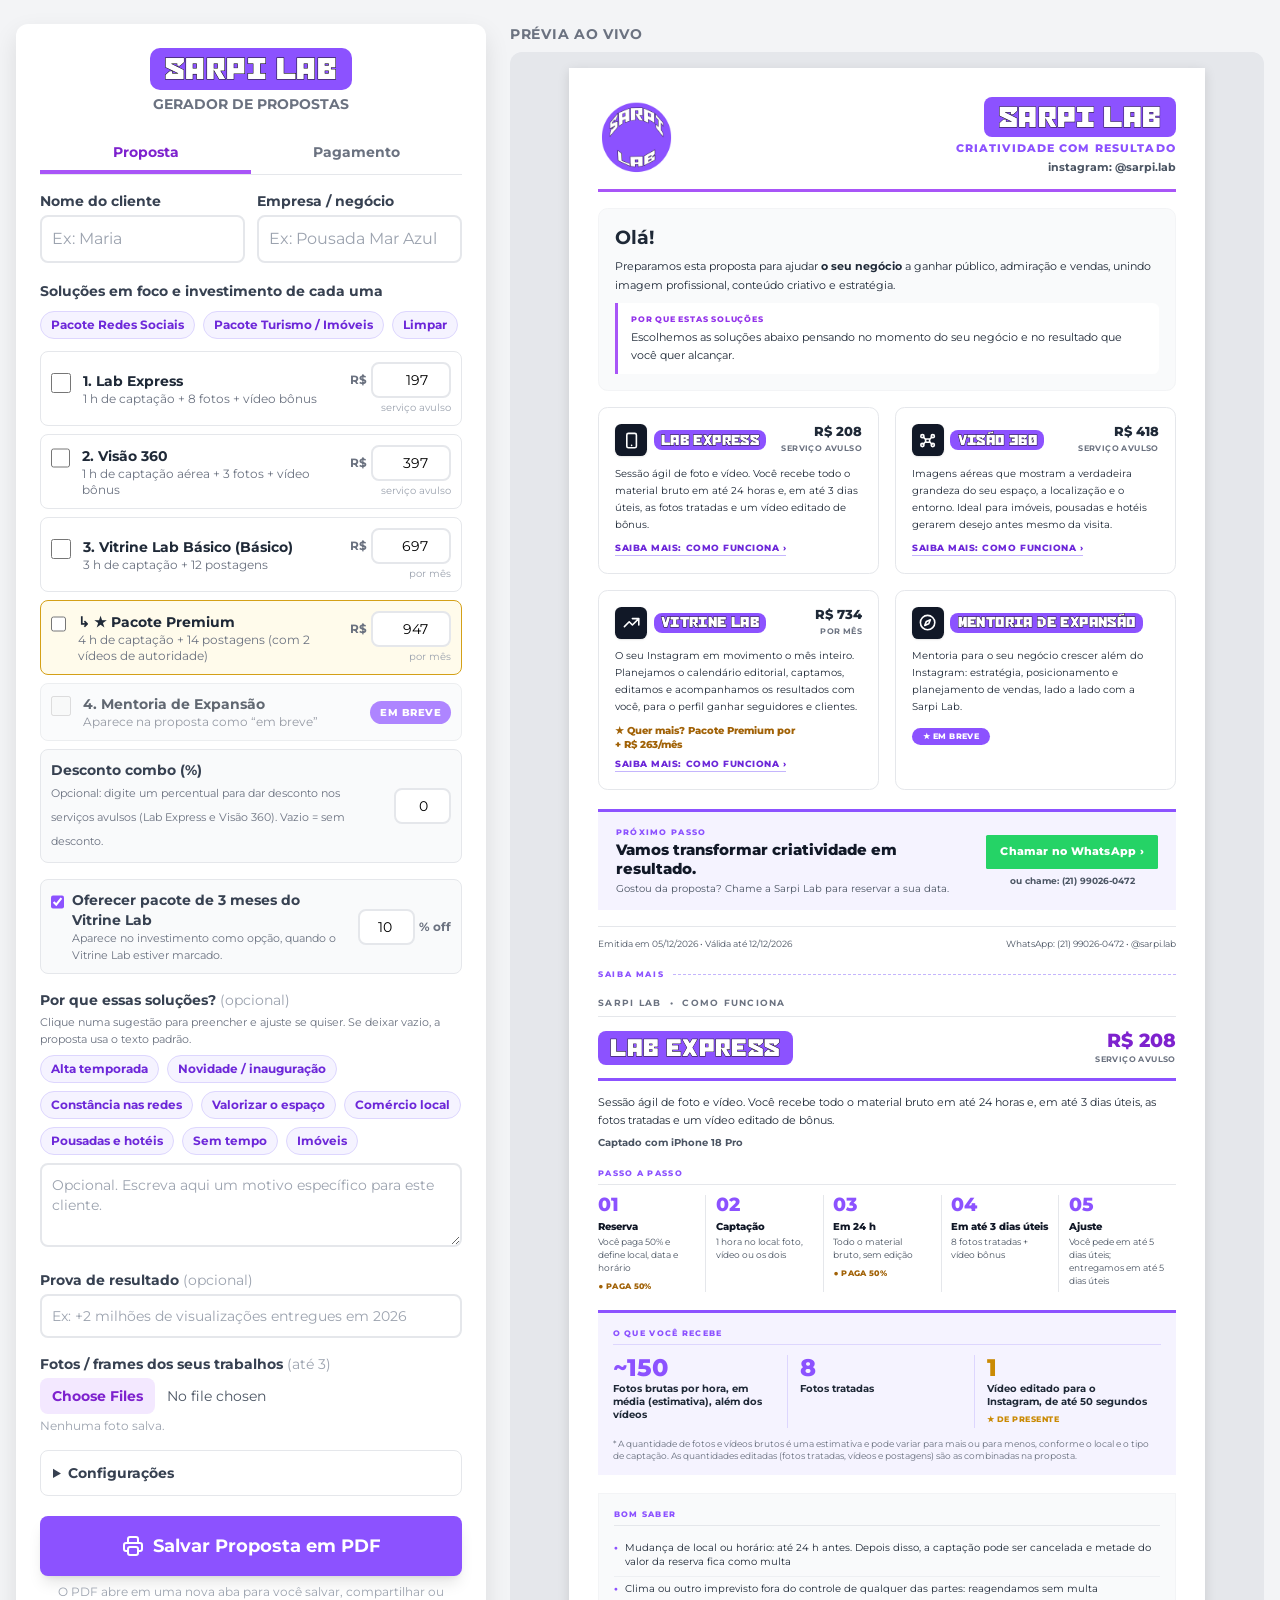
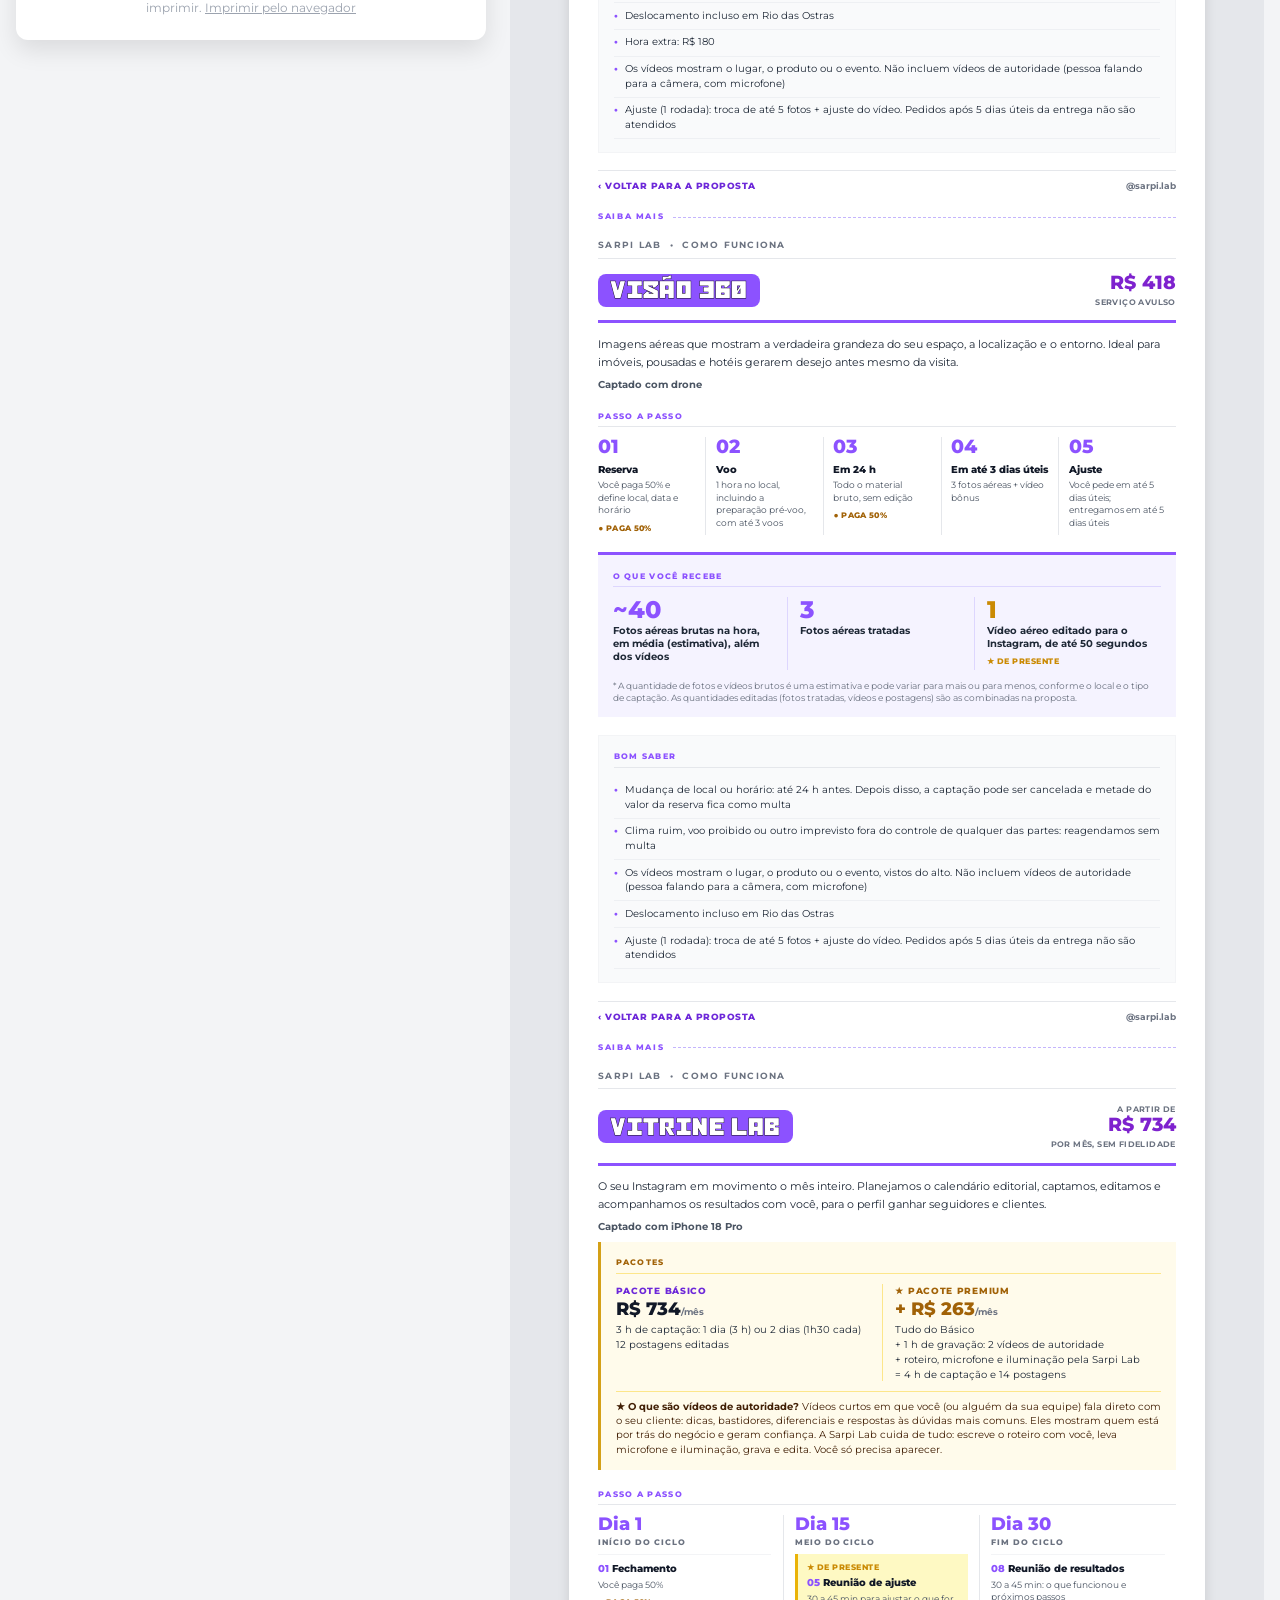
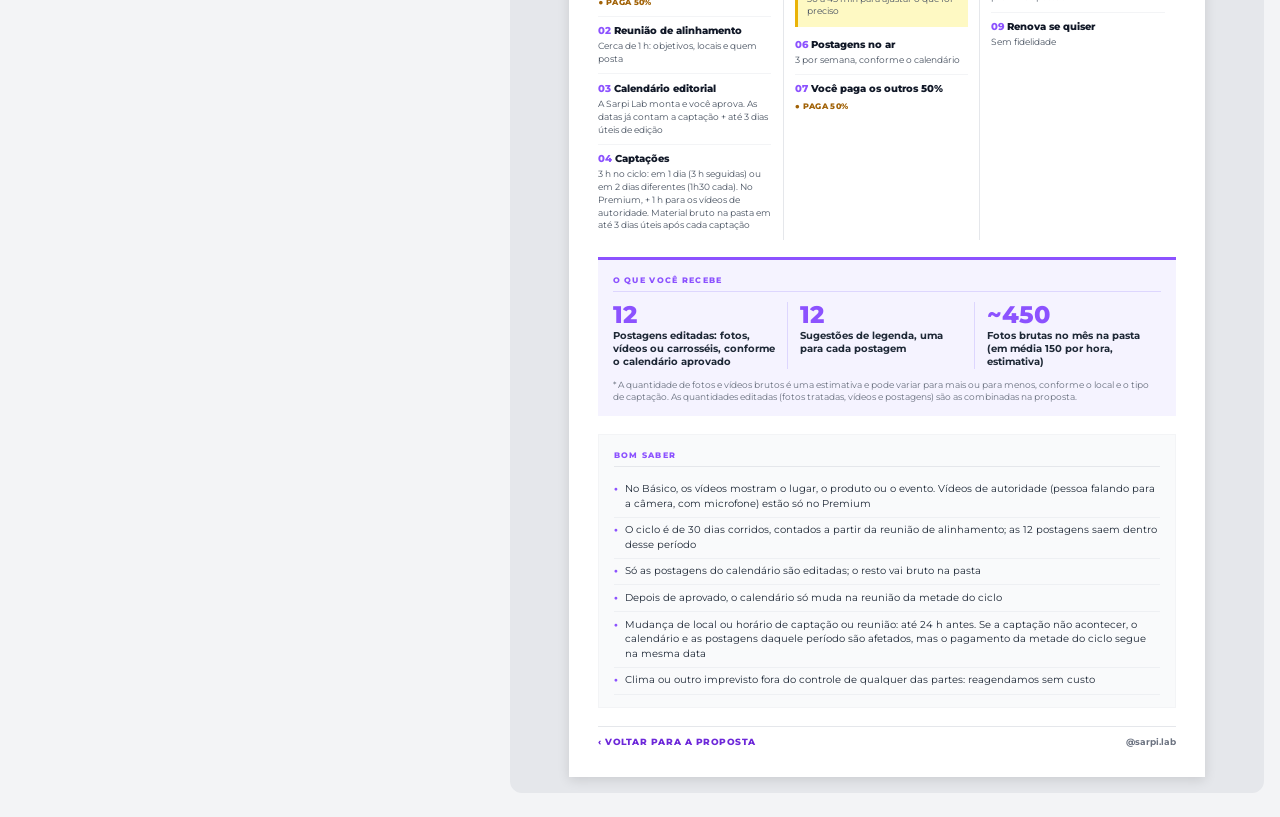
==== index.html @ 8dd06ec4 "Gerador: deixa claro que os vídeos do Lab Express, Visão 360 e Vitrine Básico não incluem vídeos de " ====
<!DOCTYPE html>
<html lang="pt-BR">
<head>
    <meta charset="UTF-8">
    <meta name="viewport" content="width=device-width, initial-scale=1.0">
    <title>Sarpi Lab - Gerador de Proposta</title>
    <!-- Tailwind CSS -->
    <style>/* Tailwind compilado (offline) */
*,:after,:before{--tw-border-spacing-x:0;--tw-border-spacing-y:0;--tw-translate-x:0;--tw-translate-y:0;--tw-rotate:0;--tw-skew-x:0;--tw-skew-y:0;--tw-scale-x:1;--tw-scale-y:1;--tw-pan-x: ;--tw-pan-y: ;--tw-pinch-zoom: ;--tw-scroll-snap-strictness:proximity;--tw-gradient-from-position: ;--tw-gradient-via-position: ;--tw-gradient-to-position: ;--tw-ordinal: ;--tw-slashed-zero: ;--tw-numeric-figure: ;--tw-numeric-spacing: ;--tw-numeric-fraction: ;--tw-ring-inset: ;--tw-ring-offset-width:0px;--tw-ring-offset-color:#fff;--tw-ring-color:rgba(59,130,246,.5);--tw-ring-offset-shadow:0 0 #0000;--tw-ring-shadow:0 0 #0000;--tw-shadow:0 0 #0000;--tw-shadow-colored:0 0 #0000;--tw-blur: ;--tw-brightness: ;--tw-contrast: ;--tw-grayscale: ;--tw-hue-rotate: ;--tw-invert: ;--tw-saturate: ;--tw-sepia: ;--tw-drop-shadow: ;--tw-backdrop-blur: ;--tw-backdrop-brightness: ;--tw-backdrop-contrast: ;--tw-backdrop-grayscale: ;--tw-backdrop-hue-rotate: ;--tw-backdrop-invert: ;--tw-backdrop-opacity: ;--tw-backdrop-saturate: ;--tw-backdrop-sepia: ;--tw-contain-size: ;--tw-contain-layout: ;--tw-contain-paint: ;--tw-contain-style: }::backdrop{--tw-border-spacing-x:0;--tw-border-spacing-y:0;--tw-translate-x:0;--tw-translate-y:0;--tw-rotate:0;--tw-skew-x:0;--tw-skew-y:0;--tw-scale-x:1;--tw-scale-y:1;--tw-pan-x: ;--tw-pan-y: ;--tw-pinch-zoom: ;--tw-scroll-snap-strictness:proximity;--tw-gradient-from-position: ;--tw-gradient-via-position: ;--tw-gradient-to-position: ;--tw-ordinal: ;--tw-slashed-zero: ;--tw-numeric-figure: ;--tw-numeric-spacing: ;--tw-numeric-fraction: ;--tw-ring-inset: ;--tw-ring-offset-width:0px;--tw-ring-offset-color:#fff;--tw-ring-color:rgba(59,130,246,.5);--tw-ring-offset-shadow:0 0 #0000;--tw-ring-shadow:0 0 #0000;--tw-shadow:0 0 #0000;--tw-shadow-colored:0 0 #0000;--tw-blur: ;--tw-brightness: ;--tw-contrast: ;--tw-grayscale: ;--tw-hue-rotate: ;--tw-invert: ;--tw-saturate: ;--tw-sepia: ;--tw-drop-shadow: ;--tw-backdrop-blur: ;--tw-backdrop-brightness: ;--tw-backdrop-contrast: ;--tw-backdrop-grayscale: ;--tw-backdrop-hue-rotate: ;--tw-backdrop-invert: ;--tw-backdrop-opacity: ;--tw-backdrop-saturate: ;--tw-backdrop-sepia: ;--tw-contain-size: ;--tw-contain-layout: ;--tw-contain-paint: ;--tw-contain-style: }/*! tailwindcss v3.4.19 | MIT License | https://tailwindcss.com*/*,:after,:before{box-sizing:border-box;border:0 solid #e5e7eb}:after,:before{--tw-content:""}:host,html{line-height:1.5;-webkit-text-size-adjust:100%;-moz-tab-size:4;-o-tab-size:4;tab-size:4;font-family:ui-sans-serif,system-ui,sans-serif,Apple Color Emoji,Segoe UI Emoji,Segoe UI Symbol,Noto Color Emoji;font-feature-settings:normal;font-variation-settings:normal;-webkit-tap-highlight-color:transparent}body{margin:0;line-height:inherit}hr{height:0;color:inherit;border-top-width:1px}abbr:where([title]){-webkit-text-decoration:underline dotted;text-decoration:underline dotted}h1,h2,h3,h4,h5,h6{font-size:inherit;font-weight:inherit}a{color:inherit;text-decoration:inherit}b,strong{font-weight:bolder}code,kbd,pre,samp{font-family:ui-monospace,SFMono-Regular,Menlo,Monaco,Consolas,Liberation Mono,Courier New,monospace;font-feature-settings:normal;font-variation-settings:normal;font-size:1em}small{font-size:80%}sub,sup{font-size:75%;line-height:0;position:relative;vertical-align:baseline}sub{bottom:-.25em}sup{top:-.5em}table{text-indent:0;border-color:inherit;border-collapse:collapse}button,input,optgroup,select,textarea{font-family:inherit;font-feature-settings:inherit;font-variation-settings:inherit;font-size:100%;font-weight:inherit;line-height:inherit;letter-spacing:inherit;color:inherit;margin:0;padding:0}button,select{text-transform:none}button,input:where([type=button]),input:where([type=reset]),input:where([type=submit]){-webkit-appearance:button;background-color:transparent;background-image:none}:-moz-focusring{outline:auto}:-moz-ui-invalid{box-shadow:none}progress{vertical-align:baseline}::-webkit-inner-spin-button,::-webkit-outer-spin-button{height:auto}[type=search]{-webkit-appearance:textfield;outline-offset:-2px}::-webkit-search-decoration{-webkit-appearance:none}::-webkit-file-upload-button{-webkit-appearance:button;font:inherit}summary{display:list-item}blockquote,dd,dl,figure,h1,h2,h3,h4,h5,h6,hr,p,pre{margin:0}fieldset{margin:0}fieldset,legend{padding:0}menu,ol,ul{list-style:none;margin:0;padding:0}dialog{padding:0}textarea{resize:vertical}input::-moz-placeholder,textarea::-moz-placeholder{opacity:1;color:#9ca3af}input::placeholder,textarea::placeholder{opacity:1;color:#9ca3af}[role=button],button{cursor:pointer}:disabled{cursor:default}audio,canvas,embed,iframe,img,object,svg,video{display:block;vertical-align:middle}img,video{max-width:100%;height:auto}[hidden]:where(:not([hidden=until-found])){display:none}.pointer-events-none{pointer-events:none}.visible{visibility:visible}.fixed{position:fixed}.absolute{position:absolute}.relative{position:relative}.-right-2{right:-.5rem}.-top-3{top:-.75rem}.mb-1{margin-bottom:.25rem}.mb-2{margin-bottom:.5rem}.mb-3{margin-bottom:.75rem}.mb-4{margin-bottom:1rem}.mb-5{margin-bottom:1.25rem}.ml-auto{margin-left:auto}.mt-0\.5{margin-top:.125rem}.mt-1{margin-top:.25rem}.mt-2{margin-top:.5rem}.mt-3{margin-top:.75rem}.mt-4{margin-top:1rem}.mt-5{margin-top:1.25rem}.mt-6{margin-top:1.5rem}.block{display:block}.inline-block{display:inline-block}.flex{display:flex}.table{display:table}.grid{display:grid}.hidden{display:none}.h-24{height:6rem}.h-5{height:1.25rem}.h-6{height:1.5rem}.w-16{width:4rem}.w-20{width:5rem}.w-24{width:6rem}.w-28{width:7rem}.w-5{width:1.25rem}.w-6{width:1.5rem}.w-full{width:100%}.flex-1{flex:1 1 0%}.shrink-0{flex-shrink:0}.cursor-pointer{cursor:pointer}.grid-cols-2{grid-template-columns:repeat(2,minmax(0,1fr))}.flex-wrap{flex-wrap:wrap}.items-start{align-items:flex-start}.items-center{align-items:center}.justify-center{justify-content:center}.justify-between{justify-content:space-between}.gap-1{gap:.25rem}.gap-2{gap:.5rem}.gap-3{gap:.75rem}.gap-5{gap:1.25rem}.space-y-2>:not([hidden])~:not([hidden]){--tw-space-y-reverse:0;margin-top:calc(.5rem*(1 - var(--tw-space-y-reverse)));margin-bottom:calc(.5rem*var(--tw-space-y-reverse))}.space-y-3>:not([hidden])~:not([hidden]){--tw-space-y-reverse:0;margin-top:calc(.75rem*(1 - var(--tw-space-y-reverse)));margin-bottom:calc(.75rem*var(--tw-space-y-reverse))}.whitespace-nowrap{white-space:nowrap}.rounded{border-radius:.25rem}.rounded-full{border-radius:9999px}.rounded-lg{border-radius:.5rem}.rounded-xl{border-radius:.75rem}.rounded-r-lg{border-top-right-radius:.5rem;border-bottom-right-radius:.5rem}.border{border-width:1px}.border-2{border-width:2px}.border-b{border-bottom-width:1px}.border-b-4{border-bottom-width:4px}.border-l-4{border-left-width:4px}.border-t{border-top-width:1px}.border-t-2{border-top-width:2px}.border-amber-200{--tw-border-opacity:1;border-color:rgb(253 230 138/var(--tw-border-opacity,1))}.border-gray-100{--tw-border-opacity:1;border-color:rgb(243 244 246/var(--tw-border-opacity,1))}.border-gray-200{--tw-border-opacity:1;border-color:rgb(229 231 235/var(--tw-border-opacity,1))}.border-purple-100{--tw-border-opacity:1;border-color:rgb(243 232 255/var(--tw-border-opacity,1))}.border-purple-200{--tw-border-opacity:1;border-color:rgb(233 213 255/var(--tw-border-opacity,1))}.border-purple-500{--tw-border-opacity:1;border-color:rgb(168 85 247/var(--tw-border-opacity,1))}.border-transparent{border-color:transparent}.bg-amber-50{--tw-bg-opacity:1;background-color:rgb(255 251 235/var(--tw-bg-opacity,1))}.bg-gray-50{--tw-bg-opacity:1;background-color:rgb(249 250 251/var(--tw-bg-opacity,1))}.bg-gray-900{--tw-bg-opacity:1;background-color:rgb(17 24 39/var(--tw-bg-opacity,1))}.bg-purple-50{--tw-bg-opacity:1;background-color:rgb(250 245 255/var(--tw-bg-opacity,1))}.bg-purple-600{--tw-bg-opacity:1;background-color:rgb(147 51 234/var(--tw-bg-opacity,1))}.bg-white{--tw-bg-opacity:1;background-color:rgb(255 255 255/var(--tw-bg-opacity,1))}.object-contain{-o-object-fit:contain;object-fit:contain}.p-1\.5{padding:.375rem}.p-2{padding:.5rem}.p-2\.5{padding:.625rem}.p-3{padding:.75rem}.p-5{padding:1.25rem}.px-2{padding-left:.5rem;padding-right:.5rem}.px-3{padding-left:.75rem;padding-right:.75rem}.px-4{padding-left:1rem;padding-right:1rem}.px-5{padding-left:1.25rem;padding-right:1.25rem}.px-8{padding-left:2rem;padding-right:2rem}.py-1{padding-top:.25rem;padding-bottom:.25rem}.py-1\.5{padding-top:.375rem;padding-bottom:.375rem}.py-2{padding-top:.5rem;padding-bottom:.5rem}.py-3{padding-top:.75rem;padding-bottom:.75rem}.py-4{padding-top:1rem;padding-bottom:1rem}.pb-2{padding-bottom:.5rem}.pb-4{padding-bottom:1rem}.pl-3{padding-left:.75rem}.pr-3{padding-right:.75rem}.pt-2{padding-top:.5rem}.pt-3{padding-top:.75rem}.pt-4{padding-top:1rem}.text-center{text-align:center}.text-right{text-align:right}.text-2xl{font-size:1.5rem;line-height:2rem}.text-3xl{font-size:1.875rem;line-height:2.25rem}.text-4xl{font-size:2.25rem;line-height:2.5rem}.text-\[10px\]{font-size:10px}.text-\[11px\]{font-size:11px}.text-\[12px\]{font-size:12px}.text-\[13px\]{font-size:13px}.text-\[14px\]{font-size:14px}.text-base{font-size:1rem;line-height:1.5rem}.text-lg{font-size:1.125rem;line-height:1.75rem}.text-sm{font-size:.875rem;line-height:1.25rem}.text-xl{font-size:1.25rem;line-height:1.75rem}.text-xs{font-size:.75rem;line-height:1rem}.font-black{font-weight:900}.font-bold{font-weight:700}.font-normal{font-weight:400}.font-semibold{font-weight:600}.uppercase{text-transform:uppercase}.leading-none{line-height:1}.leading-relaxed{line-height:1.625}.tracking-wider{letter-spacing:.05em}.tracking-widest{letter-spacing:.1em}.text-amber-700{--tw-text-opacity:1;color:rgb(180 83 9/var(--tw-text-opacity,1))}.text-gray-400{--tw-text-opacity:1;color:rgb(156 163 175/var(--tw-text-opacity,1))}.text-gray-500{--tw-text-opacity:1;color:rgb(107 114 128/var(--tw-text-opacity,1))}.text-gray-600{--tw-text-opacity:1;color:rgb(75 85 99/var(--tw-text-opacity,1))}.text-gray-700{--tw-text-opacity:1;color:rgb(55 65 81/var(--tw-text-opacity,1))}.text-gray-800{--tw-text-opacity:1;color:rgb(31 41 55/var(--tw-text-opacity,1))}.text-gray-900{--tw-text-opacity:1;color:rgb(17 24 39/var(--tw-text-opacity,1))}.text-green-700{--tw-text-opacity:1;color:rgb(21 128 61/var(--tw-text-opacity,1))}.text-purple-600{--tw-text-opacity:1;color:rgb(147 51 234/var(--tw-text-opacity,1))}.text-purple-700{--tw-text-opacity:1;color:rgb(126 34 206/var(--tw-text-opacity,1))}.text-red-500{--tw-text-opacity:1;color:rgb(239 68 68/var(--tw-text-opacity,1))}.text-red-600{--tw-text-opacity:1;color:rgb(220 38 38/var(--tw-text-opacity,1))}.text-white{--tw-text-opacity:1;color:rgb(255 255 255/var(--tw-text-opacity,1))}.underline{text-decoration-line:underline}.opacity-50{opacity:.5}.opacity-70{opacity:.7}.shadow{--tw-shadow:0 1px 3px 0 rgba(0,0,0,.1),0 1px 2px -1px rgba(0,0,0,.1);--tw-shadow-colored:0 1px 3px 0 var(--tw-shadow-color),0 1px 2px -1px var(--tw-shadow-color)}.shadow,.shadow-lg{box-shadow:var(--tw-ring-offset-shadow,0 0 #0000),var(--tw-ring-shadow,0 0 #0000),var(--tw-shadow)}.shadow-lg{--tw-shadow:0 10px 15px -3px rgba(0,0,0,.1),0 4px 6px -4px rgba(0,0,0,.1);--tw-shadow-colored:0 10px 15px -3px var(--tw-shadow-color),0 4px 6px -4px var(--tw-shadow-color)}.shadow-sm{--tw-shadow:0 1px 2px 0 rgba(0,0,0,.05);--tw-shadow-colored:0 1px 2px 0 var(--tw-shadow-color);box-shadow:var(--tw-ring-offset-shadow,0 0 #0000),var(--tw-ring-shadow,0 0 #0000),var(--tw-shadow)}.outline{outline-style:solid}.filter{filter:var(--tw-blur) var(--tw-brightness) var(--tw-contrast) var(--tw-grayscale) var(--tw-hue-rotate) var(--tw-invert) var(--tw-saturate) var(--tw-sepia) var(--tw-drop-shadow)}.transition{transition-property:color,background-color,border-color,text-decoration-color,fill,stroke,opacity,box-shadow,transform,filter,-webkit-backdrop-filter;transition-property:color,background-color,border-color,text-decoration-color,fill,stroke,opacity,box-shadow,transform,filter,backdrop-filter;transition-property:color,background-color,border-color,text-decoration-color,fill,stroke,opacity,box-shadow,transform,filter,backdrop-filter,-webkit-backdrop-filter;transition-timing-function:cubic-bezier(.4,0,.2,1);transition-duration:.15s}.file\:mr-3::file-selector-button{margin-right:.75rem}.file\:rounded-lg::file-selector-button{border-radius:.5rem}.file\:border-0::file-selector-button{border-width:0}.file\:bg-purple-100::file-selector-button{--tw-bg-opacity:1;background-color:rgb(243 232 255/var(--tw-bg-opacity,1))}.file\:px-3::file-selector-button{padding-left:.75rem;padding-right:.75rem}.file\:py-1\.5::file-selector-button{padding-top:.375rem;padding-bottom:.375rem}.file\:py-2::file-selector-button{padding-top:.5rem;padding-bottom:.5rem}.file\:font-bold::file-selector-button{font-weight:700}.file\:text-purple-700::file-selector-button{--tw-text-opacity:1;color:rgb(126 34 206/var(--tw-text-opacity,1))}.hover\:bg-purple-50:hover{--tw-bg-opacity:1;background-color:rgb(250 245 255/var(--tw-bg-opacity,1))}.hover\:bg-purple-700:hover{--tw-bg-opacity:1;background-color:rgb(126 34 206/var(--tw-bg-opacity,1))}
</style>
    <!-- Geração do PDF dentro da página (embutido, sem internet) -->
    <script>
/*!
 * html2canvas 1.4.1 <https://html2canvas.hertzen.com>
 * Copyright (c) 2022 Niklas von Hertzen <https://hertzen.com>
 * Released under MIT License
 */
!function(A,e){"object"==typeof exports&&"undefined"!=typeof module?module.exports=e():"function"==typeof define&&define.amd?define(e):(A="undefined"!=typeof globalThis?globalThis:A||self).html2canvas=e()}(this,function(){"use strict";
/*! *****************************************************************************
    Copyright (c) Microsoft Corporation.

    Permission to use, copy, modify, and/or distribute this software for any
    purpose with or without fee is hereby granted.

    THE SOFTWARE IS PROVIDED "AS IS" AND THE AUTHOR DISCLAIMS ALL WARRANTIES WITH
    REGARD TO THIS SOFTWARE INCLUDING ALL IMPLIED WARRANTIES OF MERCHANTABILITY
    AND FITNESS. IN NO EVENT SHALL THE AUTHOR BE LIABLE FOR ANY SPECIAL, DIRECT,
    INDIRECT, OR CONSEQUENTIAL DAMAGES OR ANY DAMAGES WHATSOEVER RESULTING FROM
    LOSS OF USE, DATA OR PROFITS, WHETHER IN AN ACTION OF CONTRACT, NEGLIGENCE OR
    OTHER TORTIOUS ACTION, ARISING OUT OF OR IN CONNECTION WITH THE USE OR
    PERFORMANCE OF THIS SOFTWARE.
    ***************************************************************************** */var r=function(A,e){return(r=Object.setPrototypeOf||{__proto__:[]}instanceof Array&&function(A,e){A.__proto__=e}||function(A,e){for(var t in e)Object.prototype.hasOwnProperty.call(e,t)&&(A[t]=e[t])})(A,e)};function A(A,e){if("function"!=typeof e&&null!==e)throw new TypeError("Class extends value "+String(e)+" is not a constructor or null");function t(){this.constructor=A}r(A,e),A.prototype=null===e?Object.create(e):(t.prototype=e.prototype,new t)}var h=function(){return(h=Object.assign||function(A){for(var e,t=1,r=arguments.length;t<r;t++)for(var B in e=arguments[t])Object.prototype.hasOwnProperty.call(e,B)&&(A[B]=e[B]);return A}).apply(this,arguments)};function a(A,s,o,i){return new(o=o||Promise)(function(t,e){function r(A){try{n(i.next(A))}catch(A){e(A)}}function B(A){try{n(i.throw(A))}catch(A){e(A)}}function n(A){var e;A.done?t(A.value):((e=A.value)instanceof o?e:new o(function(A){A(e)})).then(r,B)}n((i=i.apply(A,s||[])).next())})}function H(t,r){var B,n,s,o={label:0,sent:function(){if(1&s[0])throw s[1];return s[1]},trys:[],ops:[]},A={next:e(0),throw:e(1),return:e(2)};return"function"==typeof Symbol&&(A[Symbol.iterator]=function(){return this}),A;function e(e){return function(A){return function(e){if(B)throw new TypeError("Generator is already executing.");for(;o;)try{if(B=1,n&&(s=2&e[0]?n.return:e[0]?n.throw||((s=n.return)&&s.call(n),0):n.next)&&!(s=s.call(n,e[1])).done)return s;switch(n=0,(e=s?[2&e[0],s.value]:e)[0]){case 0:case 1:s=e;break;case 4:return o.label++,{value:e[1],done:!1};case 5:o.label++,n=e[1],e=[0];continue;case 7:e=o.ops.pop(),o.trys.pop();continue;default:if(!(s=0<(s=o.trys).length&&s[s.length-1])&&(6===e[0]||2===e[0])){o=0;continue}if(3===e[0]&&(!s||e[1]>s[0]&&e[1]<s[3])){o.label=e[1];break}if(6===e[0]&&o.label<s[1]){o.label=s[1],s=e;break}if(s&&o.label<s[2]){o.label=s[2],o.ops.push(e);break}s[2]&&o.ops.pop(),o.trys.pop();continue}e=r.call(t,o)}catch(A){e=[6,A],n=0}finally{B=s=0}if(5&e[0])throw e[1];return{value:e[0]?e[1]:void 0,done:!0}}([e,A])}}}function t(A,e,t){if(t||2===arguments.length)for(var r,B=0,n=e.length;B<n;B++)!r&&B in e||((r=r||Array.prototype.slice.call(e,0,B))[B]=e[B]);return A.concat(r||e)}var d=(B.prototype.add=function(A,e,t,r){return new B(this.left+A,this.top+e,this.width+t,this.height+r)},B.fromClientRect=function(A,e){return new B(e.left+A.windowBounds.left,e.top+A.windowBounds.top,e.width,e.height)},B.fromDOMRectList=function(A,e){e=Array.from(e).find(function(A){return 0!==A.width});return e?new B(e.left+A.windowBounds.left,e.top+A.windowBounds.top,e.width,e.height):B.EMPTY},B.EMPTY=new B(0,0,0,0),B);function B(A,e,t,r){this.left=A,this.top=e,this.width=t,this.height=r}for(var f=function(A,e){return d.fromClientRect(A,e.getBoundingClientRect())},Q=function(A){for(var e=[],t=0,r=A.length;t<r;){var B,n=A.charCodeAt(t++);55296<=n&&n<=56319&&t<r?56320==(64512&(B=A.charCodeAt(t++)))?e.push(((1023&n)<<10)+(1023&B)+65536):(e.push(n),t--):e.push(n)}return e},g=function(){for(var A=[],e=0;e<arguments.length;e++)A[e]=arguments[e];if(String.fromCodePoint)return String.fromCodePoint.apply(String,A);var t=A.length;if(!t)return"";for(var r=[],B=-1,n="";++B<t;){var s=A[B];s<=65535?r.push(s):(s-=65536,r.push(55296+(s>>10),s%1024+56320)),(B+1===t||16384<r.length)&&(n+=String.fromCharCode.apply(String,r),r.length=0)}return n},e="ABCDEFGHIJKLMNOPQRSTUVWXYZabcdefghijklmnopqrstuvwxyz0123456789+/",n="undefined"==typeof Uint8Array?[]:new Uint8Array(256),s=0;s<e.length;s++)n[e.charCodeAt(s)]=s;for(var o="ABCDEFGHIJKLMNOPQRSTUVWXYZabcdefghijklmnopqrstuvwxyz0123456789+/",c="undefined"==typeof Uint8Array?[]:new Uint8Array(256),i=0;i<o.length;i++)c[o.charCodeAt(i)]=i;function w(A,e,t){return A.slice?A.slice(e,t):new Uint16Array(Array.prototype.slice.call(A,e,t))}var U=(l.prototype.get=function(A){var e;if(0<=A){if(A<55296||56319<A&&A<=65535)return e=this.index[A>>5],this.data[e=(e<<2)+(31&A)];if(A<=65535)return e=this.index[2048+(A-55296>>5)],this.data[e=(e<<2)+(31&A)];if(A<this.highStart)return e=this.index[e=2080+(A>>11)],e=this.index[e+=A>>5&63],this.data[e=(e<<2)+(31&A)];if(A<=1114111)return this.data[this.highValueIndex]}return this.errorValue},l);function l(A,e,t,r,B,n){this.initialValue=A,this.errorValue=e,this.highStart=t,this.highValueIndex=r,this.index=B,this.data=n}for(var C="ABCDEFGHIJKLMNOPQRSTUVWXYZabcdefghijklmnopqrstuvwxyz0123456789+/",u="undefined"==typeof Uint8Array?[]:new Uint8Array(256),F=0;F<C.length;F++)u[C.charCodeAt(F)]=F;function p(A,e,t,r){var B=r[t];if(Array.isArray(A)?-1!==A.indexOf(B):A===B)for(var n=t;n<=r.length;){if((o=r[++n])===e)return 1;if(o!==D)break}if(B===D)for(n=t;0<n;){var s=r[--n];if(Array.isArray(A)?-1!==A.indexOf(s):A===s)for(var o,i=t;i<=r.length;){if((o=r[++i])===e)return 1;if(o!==D)break}if(s!==D)break}}function E(A,e){for(var t=A;0<=t;){var r=e[t];if(r!==D)return r;t--}return 0}function I(t,A){var e=(B=function(A,r){void 0===r&&(r="strict");var B=[],n=[],s=[];return A.forEach(function(A,e){var t=rA.get(A);if(50<t?(s.push(!0),t-=50):s.push(!1),-1!==["normal","auto","loose"].indexOf(r)&&-1!==[8208,8211,12316,12448].indexOf(A))return n.push(e),B.push(16);if(4!==t&&11!==t)return n.push(e),31===t?B.push("strict"===r?O:q):t===AA||29===t?B.push(J):43===t?131072<=A&&A<=196605||196608<=A&&A<=262141?B.push(q):B.push(J):void B.push(t);if(0===e)return n.push(e),B.push(J);t=B[e-1];return-1===iA.indexOf(t)?(n.push(n[e-1]),B.push(t)):(n.push(e),B.push(J))}),[n,B,s]}(t,(A=A||{lineBreak:"normal",wordBreak:"normal"}).lineBreak))[0],r=B[1],B=B[2];return[e,r="break-all"===A.wordBreak||"break-word"===A.wordBreak?r.map(function(A){return-1!==[R,J,AA].indexOf(A)?q:A}):r,"keep-all"===A.wordBreak?B.map(function(A,e){return A&&19968<=t[e]&&t[e]<=40959}):void 0]}var y,K,m,L,b,D=10,v=13,x=15,M=17,S=18,T=19,G=20,O=21,V=22,k=24,R=25,N=26,P=27,X=28,J=30,Y=32,W=33,Z=34,_=35,q=37,j=38,z=39,$=40,AA=42,eA=[9001,65288],tA="×",rA=(m=function(A){var e,t,r,B,n=.75*A.length,s=A.length,o=0;"="===A[A.length-1]&&(n--,"="===A[A.length-2]&&n--);for(var n=new("undefined"!=typeof ArrayBuffer&&"undefined"!=typeof Uint8Array&&void 0!==Uint8Array.prototype.slice?ArrayBuffer:Array)(n),i=Array.isArray(n)?n:new Uint8Array(n),Q=0;Q<s;Q+=4)e=c[A.charCodeAt(Q)],t=c[A.charCodeAt(Q+1)],r=c[A.charCodeAt(Q+2)],B=c[A.charCodeAt(Q+3)],i[o++]=e<<2|t>>4,i[o++]=(15&t)<<4|r>>2,i[o++]=(3&r)<<6|63&B;return n}(y="[base64]/[base64]/[base64]/8DvwO/A78DvwO/A78DvwO/A78DvwO/A78DvwO/A78DvwO/A78DvwO/A78DvwO/A78DvwO/[base64]/CzAAMACHC4sLkwubC58Lpwt1AK4Ltgt1APsDMAAwADAAMAAwADAAMAAwAL4LwwvLC9IL1wvdCzAAMADlC+kL8Qv5C/[base64]/[base64]/[base64]//[base64]"),L=Array.isArray(m)?function(A){for(var e=A.length,t=[],r=0;r<e;r+=4)t.push(A[r+3]<<24|A[r+2]<<16|A[r+1]<<8|A[r]);return t}(m):new Uint32Array(m),b=Array.isArray(m)?function(A){for(var e=A.length,t=[],r=0;r<e;r+=2)t.push(A[r+1]<<8|A[r]);return t}(m):new Uint16Array(m),y=w(b,12,L[4]/2),K=2===L[5]?w(b,(24+L[4])/2):(m=L,b=Math.ceil((24+L[4])/4),m.slice?m.slice(b,K):new Uint32Array(Array.prototype.slice.call(m,b,K))),new U(L[0],L[1],L[2],L[3],y,K)),BA=[J,36],nA=[1,2,3,5],sA=[D,8],oA=[P,N],iA=nA.concat(sA),QA=[j,z,$,Z,_],cA=[x,v],aA=(gA.prototype.slice=function(){return g.apply(void 0,this.codePoints.slice(this.start,this.end))},gA);function gA(A,e,t,r){this.codePoints=A,this.required="!"===e,this.start=t,this.end=r}function wA(A,e){var t=Q(A),r=(e=I(t,e))[0],B=e[1],n=e[2],s=t.length,o=0,i=0;return{next:function(){if(s<=i)return{done:!0,value:null};for(var A=tA;i<s&&(A=function(A,e,t,r,B){if(0===t[r])return tA;var n=r-1;if(Array.isArray(B)&&!0===B[n])return tA;var s=n-1,o=1+n,i=e[n],r=0<=s?e[s]:0,B=e[o];if(2===i&&3===B)return tA;if(-1!==nA.indexOf(i))return"!";if(-1!==nA.indexOf(B))return tA;if(-1!==sA.indexOf(B))return tA;if(8===E(n,e))return"÷";if(11===rA.get(A[n]))return tA;if((i===Y||i===W)&&11===rA.get(A[o]))return tA;if(7===i||7===B)return tA;if(9===i)return tA;if(-1===[D,v,x].indexOf(i)&&9===B)return tA;if(-1!==[M,S,T,k,X].indexOf(B))return tA;if(E(n,e)===V)return tA;if(p(23,V,n,e))return tA;if(p([M,S],O,n,e))return tA;if(p(12,12,n,e))return tA;if(i===D)return"÷";if(23===i||23===B)return tA;if(16===B||16===i)return"÷";if(-1!==[v,x,O].indexOf(B)||14===i)return tA;if(36===r&&-1!==cA.indexOf(i))return tA;if(i===X&&36===B)return tA;if(B===G)return tA;if(-1!==BA.indexOf(B)&&i===R||-1!==BA.indexOf(i)&&B===R)return tA;if(i===P&&-1!==[q,Y,W].indexOf(B)||-1!==[q,Y,W].indexOf(i)&&B===N)return tA;if(-1!==BA.indexOf(i)&&-1!==oA.indexOf(B)||-1!==oA.indexOf(i)&&-1!==BA.indexOf(B))return tA;if(-1!==[P,N].indexOf(i)&&(B===R||-1!==[V,x].indexOf(B)&&e[1+o]===R)||-1!==[V,x].indexOf(i)&&B===R||i===R&&-1!==[R,X,k].indexOf(B))return tA;if(-1!==[R,X,k,M,S].indexOf(B))for(var Q=n;0<=Q;){if((c=e[Q])===R)return tA;if(-1===[X,k].indexOf(c))break;Q--}if(-1!==[P,N].indexOf(B))for(var c,Q=-1!==[M,S].indexOf(i)?s:n;0<=Q;){if((c=e[Q])===R)return tA;if(-1===[X,k].indexOf(c))break;Q--}if(j===i&&-1!==[j,z,Z,_].indexOf(B)||-1!==[z,Z].indexOf(i)&&-1!==[z,$].indexOf(B)||-1!==[$,_].indexOf(i)&&B===$)return tA;if(-1!==QA.indexOf(i)&&-1!==[G,N].indexOf(B)||-1!==QA.indexOf(B)&&i===P)return tA;if(-1!==BA.indexOf(i)&&-1!==BA.indexOf(B))return tA;if(i===k&&-1!==BA.indexOf(B))return tA;if(-1!==BA.concat(R).indexOf(i)&&B===V&&-1===eA.indexOf(A[o])||-1!==BA.concat(R).indexOf(B)&&i===S)return tA;if(41===i&&41===B){for(var a=t[n],g=1;0<a&&41===e[--a];)g++;if(g%2!=0)return tA}return i===Y&&B===W?tA:"÷"}(t,B,r,++i,n))===tA;);if(A===tA&&i!==s)return{done:!0,value:null};var e=new aA(t,A,o,i);return o=i,{value:e,done:!1}}}}function UA(A){return 48<=A&&A<=57}function lA(A){return UA(A)||65<=A&&A<=70||97<=A&&A<=102}function CA(A){return 10===A||9===A||32===A}function uA(A){return 97<=(t=e=A)&&t<=122||65<=(e=e)&&e<=90||128<=A||95===A;var e,t}function FA(A){return uA(A)||UA(A)||45===A}function hA(A,e){return 92===A&&10!==e}function dA(A,e,t){return 45===A?uA(e)||hA(e,t):!!uA(A)||92===A&&10!==e}function fA(A,e,t){return 43===A||45===A?!!UA(e)||46===e&&UA(t):UA(46===A?e:A)}var HA={type:2},pA={type:3},EA={type:4},IA={type:13},yA={type:8},KA={type:21},mA={type:9},LA={type:10},bA={type:11},DA={type:12},vA={type:14},xA={type:23},MA={type:1},SA={type:25},TA={type:24},GA={type:26},OA={type:27},VA={type:28},kA={type:29},RA={type:31},NA={type:32},PA=(XA.prototype.write=function(A){this._value=this._value.concat(Q(A))},XA.prototype.read=function(){for(var A=[],e=this.consumeToken();e!==NA;)A.push(e),e=this.consumeToken();return A},XA.prototype.consumeToken=function(){var A=this.consumeCodePoint();switch(A){case 34:return this.consumeStringToken(34);case 35:var e=this.peekCodePoint(0),t=this.peekCodePoint(1),r=this.peekCodePoint(2);if(FA(e)||hA(t,r)){var B=dA(e,t,r)?2:1;return{type:5,value:this.consumeName(),flags:B}}break;case 36:if(61===this.peekCodePoint(0))return this.consumeCodePoint(),IA;break;case 39:return this.consumeStringToken(39);case 40:return HA;case 41:return pA;case 42:if(61===this.peekCodePoint(0))return this.consumeCodePoint(),vA;break;case 43:if(fA(A,this.peekCodePoint(0),this.peekCodePoint(1)))return this.reconsumeCodePoint(A),this.consumeNumericToken();break;case 44:return EA;case 45:var r=A,B=this.peekCodePoint(0),n=this.peekCodePoint(1);if(fA(r,B,n))return this.reconsumeCodePoint(A),this.consumeNumericToken();if(dA(r,B,n))return this.reconsumeCodePoint(A),this.consumeIdentLikeToken();if(45===B&&62===n)return this.consumeCodePoint(),this.consumeCodePoint(),TA;break;case 46:if(fA(A,this.peekCodePoint(0),this.peekCodePoint(1)))return this.reconsumeCodePoint(A),this.consumeNumericToken();break;case 47:if(42===this.peekCodePoint(0))for(this.consumeCodePoint();;){var s=this.consumeCodePoint();if(42===s&&47===(s=this.consumeCodePoint()))return this.consumeToken();if(-1===s)return this.consumeToken()}break;case 58:return GA;case 59:return OA;case 60:if(33===this.peekCodePoint(0)&&45===this.peekCodePoint(1)&&45===this.peekCodePoint(2))return this.consumeCodePoint(),this.consumeCodePoint(),SA;break;case 64:var n=this.peekCodePoint(0),o=this.peekCodePoint(1),i=this.peekCodePoint(2);if(dA(n,o,i))return{type:7,value:this.consumeName()};break;case 91:return VA;case 92:if(hA(A,this.peekCodePoint(0)))return this.reconsumeCodePoint(A),this.consumeIdentLikeToken();break;case 93:return kA;case 61:if(61===this.peekCodePoint(0))return this.consumeCodePoint(),yA;break;case 123:return bA;case 125:return DA;case 117:case 85:o=this.peekCodePoint(0),i=this.peekCodePoint(1);return 43!==o||!lA(i)&&63!==i||(this.consumeCodePoint(),this.consumeUnicodeRangeToken()),this.reconsumeCodePoint(A),this.consumeIdentLikeToken();case 124:if(61===this.peekCodePoint(0))return this.consumeCodePoint(),mA;if(124===this.peekCodePoint(0))return this.consumeCodePoint(),KA;break;case 126:if(61===this.peekCodePoint(0))return this.consumeCodePoint(),LA;break;case-1:return NA}return CA(A)?(this.consumeWhiteSpace(),RA):UA(A)?(this.reconsumeCodePoint(A),this.consumeNumericToken()):uA(A)?(this.reconsumeCodePoint(A),this.consumeIdentLikeToken()):{type:6,value:g(A)}},XA.prototype.consumeCodePoint=function(){var A=this._value.shift();return void 0===A?-1:A},XA.prototype.reconsumeCodePoint=function(A){this._value.unshift(A)},XA.prototype.peekCodePoint=function(A){return A>=this._value.length?-1:this._value[A]},XA.prototype.consumeUnicodeRangeToken=function(){for(var A=[],e=this.consumeCodePoint();lA(e)&&A.length<6;)A.push(e),e=this.consumeCodePoint();for(var t=!1;63===e&&A.length<6;)A.push(e),e=this.consumeCodePoint(),t=!0;if(t)return{type:30,start:parseInt(g.apply(void 0,A.map(function(A){return 63===A?48:A})),16),end:parseInt(g.apply(void 0,A.map(function(A){return 63===A?70:A})),16)};var r=parseInt(g.apply(void 0,A),16);if(45===this.peekCodePoint(0)&&lA(this.peekCodePoint(1))){this.consumeCodePoint();for(var e=this.consumeCodePoint(),B=[];lA(e)&&B.length<6;)B.push(e),e=this.consumeCodePoint();return{type:30,start:r,end:parseInt(g.apply(void 0,B),16)}}return{type:30,start:r,end:r}},XA.prototype.consumeIdentLikeToken=function(){var A=this.consumeName();return"url"===A.toLowerCase()&&40===this.peekCodePoint(0)?(this.consumeCodePoint(),this.consumeUrlToken()):40===this.peekCodePoint(0)?(this.consumeCodePoint(),{type:19,value:A}):{type:20,value:A}},XA.prototype.consumeUrlToken=function(){var A=[];if(this.consumeWhiteSpace(),-1===this.peekCodePoint(0))return{type:22,value:""};var e,t=this.peekCodePoint(0);if(39===t||34===t){t=this.consumeStringToken(this.consumeCodePoint());return 0===t.type&&(this.consumeWhiteSpace(),-1===this.peekCodePoint(0)||41===this.peekCodePoint(0))?(this.consumeCodePoint(),{type:22,value:t.value}):(this.consumeBadUrlRemnants(),xA)}for(;;){var r=this.consumeCodePoint();if(-1===r||41===r)return{type:22,value:g.apply(void 0,A)};if(CA(r))return this.consumeWhiteSpace(),-1===this.peekCodePoint(0)||41===this.peekCodePoint(0)?(this.consumeCodePoint(),{type:22,value:g.apply(void 0,A)}):(this.consumeBadUrlRemnants(),xA);if(34===r||39===r||40===r||(0<=(e=r)&&e<=8||11===e||14<=e&&e<=31||127===e))return this.consumeBadUrlRemnants(),xA;if(92===r){if(!hA(r,this.peekCodePoint(0)))return this.consumeBadUrlRemnants(),xA;A.push(this.consumeEscapedCodePoint())}else A.push(r)}},XA.prototype.consumeWhiteSpace=function(){for(;CA(this.peekCodePoint(0));)this.consumeCodePoint()},XA.prototype.consumeBadUrlRemnants=function(){for(;;){var A=this.consumeCodePoint();if(41===A||-1===A)return;hA(A,this.peekCodePoint(0))&&this.consumeEscapedCodePoint()}},XA.prototype.consumeStringSlice=function(A){for(var e="";0<A;){var t=Math.min(5e4,A);e+=g.apply(void 0,this._value.splice(0,t)),A-=t}return this._value.shift(),e},XA.prototype.consumeStringToken=function(A){for(var e="",t=0;;){var r,B=this._value[t];if(-1===B||void 0===B||B===A)return{type:0,value:e+=this.consumeStringSlice(t)};if(10===B)return this._value.splice(0,t),MA;92!==B||-1!==(r=this._value[t+1])&&void 0!==r&&(10===r?(e+=this.consumeStringSlice(t),t=-1,this._value.shift()):hA(B,r)&&(e+=this.consumeStringSlice(t),e+=g(this.consumeEscapedCodePoint()),t=-1)),t++}},XA.prototype.consumeNumber=function(){var A=[],e=4;for(43!==(t=this.peekCodePoint(0))&&45!==t||A.push(this.consumeCodePoint());UA(this.peekCodePoint(0));)A.push(this.consumeCodePoint());var t=this.peekCodePoint(0),r=this.peekCodePoint(1);if(46===t&&UA(r))for(A.push(this.consumeCodePoint(),this.consumeCodePoint()),e=8;UA(this.peekCodePoint(0));)A.push(this.consumeCodePoint());t=this.peekCodePoint(0);var r=this.peekCodePoint(1),B=this.peekCodePoint(2);if((69===t||101===t)&&((43===r||45===r)&&UA(B)||UA(r)))for(A.push(this.consumeCodePoint(),this.consumeCodePoint()),e=8;UA(this.peekCodePoint(0));)A.push(this.consumeCodePoint());return[function(A){var e=0,t=1;43!==A[e]&&45!==A[e]||(45===A[e]&&(t=-1),e++);for(var r=[];UA(A[e]);)r.push(A[e++]);var B=r.length?parseInt(g.apply(void 0,r),10):0;46===A[e]&&e++;for(var n=[];UA(A[e]);)n.push(A[e++]);var s=n.length,o=s?parseInt(g.apply(void 0,n),10):0;69!==A[e]&&101!==A[e]||e++;var i=1;43!==A[e]&&45!==A[e]||(45===A[e]&&(i=-1),e++);for(var Q=[];UA(A[e]);)Q.push(A[e++]);var c=Q.length?parseInt(g.apply(void 0,Q),10):0;return t*(B+o*Math.pow(10,-s))*Math.pow(10,i*c)}(A),e]},XA.prototype.consumeNumericToken=function(){var A=this.consumeNumber(),e=A[0],t=A[1],r=this.peekCodePoint(0),B=this.peekCodePoint(1),A=this.peekCodePoint(2);return dA(r,B,A)?{type:15,number:e,flags:t,unit:this.consumeName()}:37===r?(this.consumeCodePoint(),{type:16,number:e,flags:t}):{type:17,number:e,flags:t}},XA.prototype.consumeEscapedCodePoint=function(){var A,e=this.consumeCodePoint();if(lA(e)){for(var t=g(e);lA(this.peekCodePoint(0))&&t.length<6;)t+=g(this.consumeCodePoint());CA(this.peekCodePoint(0))&&this.consumeCodePoint();var r=parseInt(t,16);return 0===r||55296<=(A=r)&&A<=57343||1114111<r?65533:r}return-1===e?65533:e},XA.prototype.consumeName=function(){for(var A="";;){var e=this.consumeCodePoint();if(FA(e))A+=g(e);else{if(!hA(e,this.peekCodePoint(0)))return this.reconsumeCodePoint(e),A;A+=g(this.consumeEscapedCodePoint())}}},XA);function XA(){this._value=[]}var JA=(YA.create=function(A){var e=new PA;return e.write(A),new YA(e.read())},YA.parseValue=function(A){return YA.create(A).parseComponentValue()},YA.parseValues=function(A){return YA.create(A).parseComponentValues()},YA.prototype.parseComponentValue=function(){for(var A=this.consumeToken();31===A.type;)A=this.consumeToken();if(32===A.type)throw new SyntaxError("Error parsing CSS component value, unexpected EOF");this.reconsumeToken(A);for(var e=this.consumeComponentValue();31===(A=this.consumeToken()).type;);if(32===A.type)return e;throw new SyntaxError("Error parsing CSS component value, multiple values found when expecting only one")},YA.prototype.parseComponentValues=function(){for(var A=[];;){var e=this.consumeComponentValue();if(32===e.type)return A;A.push(e),A.push()}},YA.prototype.consumeComponentValue=function(){var A=this.consumeToken();switch(A.type){case 11:case 28:case 2:return this.consumeSimpleBlock(A.type);case 19:return this.consumeFunction(A)}return A},YA.prototype.consumeSimpleBlock=function(A){for(var e={type:A,values:[]},t=this.consumeToken();;){if(32===t.type||ce(t,A))return e;this.reconsumeToken(t),e.values.push(this.consumeComponentValue()),t=this.consumeToken()}},YA.prototype.consumeFunction=function(A){for(var e={name:A.value,values:[],type:18};;){var t=this.consumeToken();if(32===t.type||3===t.type)return e;this.reconsumeToken(t),e.values.push(this.consumeComponentValue())}},YA.prototype.consumeToken=function(){var A=this._tokens.shift();return void 0===A?NA:A},YA.prototype.reconsumeToken=function(A){this._tokens.unshift(A)},YA);function YA(A){this._tokens=A}function WA(A){return 15===A.type}function ZA(A){return 17===A.type}function _A(A){return 20===A.type}function qA(A){return 0===A.type}function jA(A,e){return _A(A)&&A.value===e}function zA(A){return 31!==A.type}function $A(A){return 31!==A.type&&4!==A.type}function Ae(A){var e=[],t=[];return A.forEach(function(A){if(4===A.type){if(0===t.length)throw new Error("Error parsing function args, zero tokens for arg");return e.push(t),void(t=[])}31!==A.type&&t.push(A)}),t.length&&e.push(t),e}function ee(A){return 17===A.type||15===A.type}function te(A){return 16===A.type||ee(A)}function re(A){return 1<A.length?[A[0],A[1]]:[A[0]]}function Be(A,e,t){var r=A[0],A=A[1];return[Ue(r,e),Ue(void 0!==A?A:r,t)]}function ne(A){return 15===A.type&&("deg"===A.unit||"grad"===A.unit||"rad"===A.unit||"turn"===A.unit)}function se(A){switch(A.filter(_A).map(function(A){return A.value}).join(" ")){case"to bottom right":case"to right bottom":case"left top":case"top left":return[ae,ae];case"to top":case"bottom":return Ce(0);case"to bottom left":case"to left bottom":case"right top":case"top right":return[ae,we];case"to right":case"left":return Ce(90);case"to top left":case"to left top":case"right bottom":case"bottom right":return[we,we];case"to bottom":case"top":return Ce(180);case"to top right":case"to right top":case"left bottom":case"bottom left":return[we,ae];case"to left":case"right":return Ce(270)}return 0}function oe(A){return 0==(255&A)}function ie(A){var e=255&A,t=255&A>>8,r=255&A>>16,A=255&A>>24;return e<255?"rgba("+A+","+r+","+t+","+e/255+")":"rgb("+A+","+r+","+t+")"}function Qe(A,e){if(17===A.type)return A.number;if(16!==A.type)return 0;var t=3===e?1:255;return 3===e?A.number/100*t:Math.round(A.number/100*t)}var ce=function(A,e){return 11===e&&12===A.type||(28===e&&29===A.type||2===e&&3===A.type)},ae={type:17,number:0,flags:4},ge={type:16,number:50,flags:4},we={type:16,number:100,flags:4},Ue=function(A,e){if(16===A.type)return A.number/100*e;if(WA(A))switch(A.unit){case"rem":case"em":return 16*A.number;default:return A.number}return A.number},le=function(A,e){if(15===e.type)switch(e.unit){case"deg":return Math.PI*e.number/180;case"grad":return Math.PI/200*e.number;case"rad":return e.number;case"turn":return 2*Math.PI*e.number}throw new Error("Unsupported angle type")},Ce=function(A){return Math.PI*A/180},ue=function(A,e){if(18===e.type){var t=me[e.name];if(void 0===t)throw new Error('Attempting to parse an unsupported color function "'+e.name+'"');return t(A,e.values)}if(5===e.type){if(3===e.value.length){var r=e.value.substring(0,1),B=e.value.substring(1,2),n=e.value.substring(2,3);return Fe(parseInt(r+r,16),parseInt(B+B,16),parseInt(n+n,16),1)}if(4===e.value.length){var r=e.value.substring(0,1),B=e.value.substring(1,2),n=e.value.substring(2,3),s=e.value.substring(3,4);return Fe(parseInt(r+r,16),parseInt(B+B,16),parseInt(n+n,16),parseInt(s+s,16)/255)}if(6===e.value.length){r=e.value.substring(0,2),B=e.value.substring(2,4),n=e.value.substring(4,6);return Fe(parseInt(r,16),parseInt(B,16),parseInt(n,16),1)}if(8===e.value.length){r=e.value.substring(0,2),B=e.value.substring(2,4),n=e.value.substring(4,6),s=e.value.substring(6,8);return Fe(parseInt(r,16),parseInt(B,16),parseInt(n,16),parseInt(s,16)/255)}}if(20===e.type){e=Le[e.value.toUpperCase()];if(void 0!==e)return e}return Le.TRANSPARENT},Fe=function(A,e,t,r){return(A<<24|e<<16|t<<8|Math.round(255*r)<<0)>>>0},he=function(A,e){e=e.filter($A);if(3===e.length){var t=e.map(Qe),r=t[0],B=t[1],t=t[2];return Fe(r,B,t,1)}if(4!==e.length)return 0;e=e.map(Qe),r=e[0],B=e[1],t=e[2],e=e[3];return Fe(r,B,t,e)};function de(A,e,t){return t<0&&(t+=1),1<=t&&--t,t<1/6?(e-A)*t*6+A:t<.5?e:t<2/3?6*(e-A)*(2/3-t)+A:A}function fe(A,e){return ue(A,JA.create(e).parseComponentValue())}function He(A,e){return A=ue(A,e[0]),(e=e[1])&&te(e)?{color:A,stop:e}:{color:A,stop:null}}function pe(A,t){var e=A[0],r=A[A.length-1];null===e.stop&&(e.stop=ae),null===r.stop&&(r.stop=we);for(var B=[],n=0,s=0;s<A.length;s++){var o=A[s].stop;null!==o?(n<(o=Ue(o,t))?B.push(o):B.push(n),n=o):B.push(null)}for(var i=null,s=0;s<B.length;s++){var Q=B[s];if(null===Q)null===i&&(i=s);else if(null!==i){for(var c=s-i,a=(Q-B[i-1])/(1+c),g=1;g<=c;g++)B[i+g-1]=a*g;i=null}}return A.map(function(A,e){return{color:A.color,stop:Math.max(Math.min(1,B[e]/t),0)}})}function Ee(A,e,t){var r="number"==typeof A?A:(s=e/2,r=(n=t)/2,s=Ue((B=A)[0],e)-s,n=r-Ue(B[1],n),(Math.atan2(n,s)+2*Math.PI)%(2*Math.PI)),B=Math.abs(e*Math.sin(r))+Math.abs(t*Math.cos(r)),n=e/2,s=t/2,e=B/2,t=Math.sin(r-Math.PI/2)*e,e=Math.cos(r-Math.PI/2)*e;return[B,n-e,n+e,s-t,s+t]}function Ie(A,e){return Math.sqrt(A*A+e*e)}function ye(A,e,B,n,s){return[[0,0],[0,e],[A,0],[A,e]].reduce(function(A,e){var t=e[0],r=e[1],r=Ie(B-t,n-r);return(s?r<A.optimumDistance:r>A.optimumDistance)?{optimumCorner:e,optimumDistance:r}:A},{optimumDistance:s?1/0:-1/0,optimumCorner:null}).optimumCorner}var Ke=function(A,e){var t=e.filter($A),r=t[0],B=t[1],n=t[2],e=t[3],t=(17===r.type?Ce(r.number):le(A,r))/(2*Math.PI),A=te(B)?B.number/100:0,r=te(n)?n.number/100:0,B=void 0!==e&&te(e)?Ue(e,1):1;if(0==A)return Fe(255*r,255*r,255*r,1);n=r<=.5?r*(1+A):r+A-r*A,e=2*r-n,A=de(e,n,t+1/3),r=de(e,n,t),t=de(e,n,t-1/3);return Fe(255*A,255*r,255*t,B)},me={hsl:Ke,hsla:Ke,rgb:he,rgba:he},Le={ALICEBLUE:4042850303,ANTIQUEWHITE:4209760255,AQUA:16777215,AQUAMARINE:2147472639,AZURE:4043309055,BEIGE:4126530815,BISQUE:4293182719,BLACK:255,BLANCHEDALMOND:4293643775,BLUE:65535,BLUEVIOLET:2318131967,BROWN:2771004159,BURLYWOOD:3736635391,CADETBLUE:1604231423,CHARTREUSE:2147418367,CHOCOLATE:3530104575,CORAL:4286533887,CORNFLOWERBLUE:1687547391,CORNSILK:4294499583,CRIMSON:3692313855,CYAN:16777215,DARKBLUE:35839,DARKCYAN:9145343,DARKGOLDENROD:3095837695,DARKGRAY:2846468607,DARKGREEN:6553855,DARKGREY:2846468607,DARKKHAKI:3182914559,DARKMAGENTA:2332068863,DARKOLIVEGREEN:1433087999,DARKORANGE:4287365375,DARKORCHID:2570243327,DARKRED:2332033279,DARKSALMON:3918953215,DARKSEAGREEN:2411499519,DARKSLATEBLUE:1211993087,DARKSLATEGRAY:793726975,DARKSLATEGREY:793726975,DARKTURQUOISE:13554175,DARKVIOLET:2483082239,DEEPPINK:4279538687,DEEPSKYBLUE:12582911,DIMGRAY:1768516095,DIMGREY:1768516095,DODGERBLUE:512819199,FIREBRICK:2988581631,FLORALWHITE:4294635775,FORESTGREEN:579543807,FUCHSIA:4278255615,GAINSBORO:3705462015,GHOSTWHITE:4177068031,GOLD:4292280575,GOLDENROD:3668254975,GRAY:2155905279,GREEN:8388863,GREENYELLOW:2919182335,GREY:2155905279,HONEYDEW:4043305215,HOTPINK:4285117695,INDIANRED:3445382399,INDIGO:1258324735,IVORY:4294963455,KHAKI:4041641215,LAVENDER:3873897215,LAVENDERBLUSH:4293981695,LAWNGREEN:2096890111,LEMONCHIFFON:4294626815,LIGHTBLUE:2916673279,LIGHTCORAL:4034953471,LIGHTCYAN:3774873599,LIGHTGOLDENRODYELLOW:4210742015,LIGHTGRAY:3553874943,LIGHTGREEN:2431553791,LIGHTGREY:3553874943,LIGHTPINK:4290167295,LIGHTSALMON:4288707327,LIGHTSEAGREEN:548580095,LIGHTSKYBLUE:2278488831,LIGHTSLATEGRAY:2005441023,LIGHTSLATEGREY:2005441023,LIGHTSTEELBLUE:2965692159,LIGHTYELLOW:4294959359,LIME:16711935,LIMEGREEN:852308735,LINEN:4210091775,MAGENTA:4278255615,MAROON:2147483903,MEDIUMAQUAMARINE:1724754687,MEDIUMBLUE:52735,MEDIUMORCHID:3126187007,MEDIUMPURPLE:2473647103,MEDIUMSEAGREEN:1018393087,MEDIUMSLATEBLUE:2070474495,MEDIUMSPRINGGREEN:16423679,MEDIUMTURQUOISE:1221709055,MEDIUMVIOLETRED:3340076543,MIDNIGHTBLUE:421097727,MINTCREAM:4127193855,MISTYROSE:4293190143,MOCCASIN:4293178879,NAVAJOWHITE:4292783615,NAVY:33023,OLDLACE:4260751103,OLIVE:2155872511,OLIVEDRAB:1804477439,ORANGE:4289003775,ORANGERED:4282712319,ORCHID:3664828159,PALEGOLDENROD:4008225535,PALEGREEN:2566625535,PALETURQUOISE:2951671551,PALEVIOLETRED:3681588223,PAPAYAWHIP:4293907967,PEACHPUFF:4292524543,PERU:3448061951,PINK:4290825215,PLUM:3718307327,POWDERBLUE:2967529215,PURPLE:2147516671,REBECCAPURPLE:1714657791,RED:4278190335,ROSYBROWN:3163525119,ROYALBLUE:1097458175,SADDLEBROWN:2336560127,SALMON:4202722047,SANDYBROWN:4104413439,SEAGREEN:780883967,SEASHELL:4294307583,SIENNA:2689740287,SILVER:3233857791,SKYBLUE:2278484991,SLATEBLUE:1784335871,SLATEGRAY:1887473919,SLATEGREY:1887473919,SNOW:4294638335,SPRINGGREEN:16744447,STEELBLUE:1182971135,TAN:3535047935,TEAL:8421631,THISTLE:3636451583,TOMATO:4284696575,TRANSPARENT:0,TURQUOISE:1088475391,VIOLET:4001558271,WHEAT:4125012991,WHITE:4294967295,WHITESMOKE:4126537215,YELLOW:4294902015,YELLOWGREEN:2597139199},be={name:"background-clip",initialValue:"border-box",prefix:!1,type:1,parse:function(A,e){return e.map(function(A){if(_A(A))switch(A.value){case"padding-box":return 1;case"content-box":return 2}return 0})}},De={name:"background-color",initialValue:"transparent",prefix:!1,type:3,format:"color"},Ke=function(t,A){var r=Ce(180),B=[];return Ae(A).forEach(function(A,e){if(0===e){e=A[0];if(20===e.type&&-1!==["top","left","right","bottom"].indexOf(e.value))return void(r=se(A));if(ne(e))return void(r=(le(t,e)+Ce(270))%Ce(360))}A=He(t,A);B.push(A)}),{angle:r,stops:B,type:1}},ve="closest-side",xe="farthest-side",Me="closest-corner",Se="farthest-corner",Te="ellipse",Ge="contain",he=function(r,A){var B=0,n=3,s=[],o=[];return Ae(A).forEach(function(A,e){var t=!0;0===e?t=A.reduce(function(A,e){if(_A(e))switch(e.value){case"center":return o.push(ge),!1;case"top":case"left":return o.push(ae),!1;case"right":case"bottom":return o.push(we),!1}else if(te(e)||ee(e))return o.push(e),!1;return A},t):1===e&&(t=A.reduce(function(A,e){if(_A(e))switch(e.value){case"circle":return B=0,!1;case Te:return!(B=1);case Ge:case ve:return n=0,!1;case xe:return!(n=1);case Me:return!(n=2);case"cover":case Se:return!(n=3)}else if(ee(e)||te(e))return(n=!Array.isArray(n)?[]:n).push(e),!1;return A},t)),t&&(A=He(r,A),s.push(A))}),{size:n,shape:B,stops:s,position:o,type:2}},Oe=function(A,e){if(22===e.type){var t={url:e.value,type:0};return A.cache.addImage(e.value),t}if(18!==e.type)throw new Error("Unsupported image type "+e.type);t=ke[e.name];if(void 0===t)throw new Error('Attempting to parse an unsupported image function "'+e.name+'"');return t(A,e.values)};var Ve,ke={"linear-gradient":function(t,A){var r=Ce(180),B=[];return Ae(A).forEach(function(A,e){if(0===e){e=A[0];if(20===e.type&&"to"===e.value)return void(r=se(A));if(ne(e))return void(r=le(t,e))}A=He(t,A);B.push(A)}),{angle:r,stops:B,type:1}},"-moz-linear-gradient":Ke,"-ms-linear-gradient":Ke,"-o-linear-gradient":Ke,"-webkit-linear-gradient":Ke,"radial-gradient":function(B,A){var n=0,s=3,o=[],i=[];return Ae(A).forEach(function(A,e){var t,r=!0;0===e&&(t=!1,r=A.reduce(function(A,e){if(t)if(_A(e))switch(e.value){case"center":return i.push(ge),A;case"top":case"left":return i.push(ae),A;case"right":case"bottom":return i.push(we),A}else(te(e)||ee(e))&&i.push(e);else if(_A(e))switch(e.value){case"circle":return n=0,!1;case Te:return!(n=1);case"at":return!(t=!0);case ve:return s=0,!1;case"cover":case xe:return!(s=1);case Ge:case Me:return!(s=2);case Se:return!(s=3)}else if(ee(e)||te(e))return(s=!Array.isArray(s)?[]:s).push(e),!1;return A},r)),r&&(A=He(B,A),o.push(A))}),{size:s,shape:n,stops:o,position:i,type:2}},"-moz-radial-gradient":he,"-ms-radial-gradient":he,"-o-radial-gradient":he,"-webkit-radial-gradient":he,"-webkit-gradient":function(r,A){var e=Ce(180),B=[],n=1;return Ae(A).forEach(function(A,e){var t,A=A[0];if(0===e){if(_A(A)&&"linear"===A.value)return void(n=1);if(_A(A)&&"radial"===A.value)return void(n=2)}18===A.type&&("from"===A.name?(t=ue(r,A.values[0]),B.push({stop:ae,color:t})):"to"===A.name?(t=ue(r,A.values[0]),B.push({stop:we,color:t})):"color-stop"!==A.name||2===(A=A.values.filter($A)).length&&(t=ue(r,A[1]),A=A[0],ZA(A)&&B.push({stop:{type:16,number:100*A.number,flags:A.flags},color:t})))}),1===n?{angle:(e+Ce(180))%Ce(360),stops:B,type:n}:{size:3,shape:0,stops:B,position:[],type:n}}},Re={name:"background-image",initialValue:"none",type:1,prefix:!1,parse:function(e,A){if(0===A.length)return[];var t=A[0];return 20===t.type&&"none"===t.value?[]:A.filter(function(A){return $A(A)&&!(20===(A=A).type&&"none"===A.value||18===A.type&&!ke[A.name])}).map(function(A){return Oe(e,A)})}},Ne={name:"background-origin",initialValue:"border-box",prefix:!1,type:1,parse:function(A,e){return e.map(function(A){if(_A(A))switch(A.value){case"padding-box":return 1;case"content-box":return 2}return 0})}},Pe={name:"background-position",initialValue:"0% 0%",type:1,prefix:!1,parse:function(A,e){return Ae(e).map(function(A){return A.filter(te)}).map(re)}},Xe={name:"background-repeat",initialValue:"repeat",prefix:!1,type:1,parse:function(A,e){return Ae(e).map(function(A){return A.filter(_A).map(function(A){return A.value}).join(" ")}).map(Je)}},Je=function(A){switch(A){case"no-repeat":return 1;case"repeat-x":case"repeat no-repeat":return 2;case"repeat-y":case"no-repeat repeat":return 3;default:return 0}};(he=Ve=Ve||{}).AUTO="auto",he.CONTAIN="contain";function Ye(A,e){return _A(A)&&"normal"===A.value?1.2*e:17===A.type?e*A.number:te(A)?Ue(A,e):e}var We,Ze,_e={name:"background-size",initialValue:"0",prefix:!(he.COVER="cover"),type:1,parse:function(A,e){return Ae(e).map(function(A){return A.filter(qe)})}},qe=function(A){return _A(A)||te(A)},he=function(A){return{name:"border-"+A+"-color",initialValue:"transparent",prefix:!1,type:3,format:"color"}},je=he("top"),ze=he("right"),$e=he("bottom"),At=he("left"),he=function(A){return{name:"border-radius-"+A,initialValue:"0 0",prefix:!1,type:1,parse:function(A,e){return re(e.filter(te))}}},et=he("top-left"),tt=he("top-right"),rt=he("bottom-right"),Bt=he("bottom-left"),he=function(A){return{name:"border-"+A+"-style",initialValue:"solid",prefix:!1,type:2,parse:function(A,e){switch(e){case"none":return 0;case"dashed":return 2;case"dotted":return 3;case"double":return 4}return 1}}},nt=he("top"),st=he("right"),ot=he("bottom"),it=he("left"),he=function(A){return{name:"border-"+A+"-width",initialValue:"0",type:0,prefix:!1,parse:function(A,e){return WA(e)?e.number:0}}},Qt=he("top"),ct=he("right"),at=he("bottom"),gt=he("left"),wt={name:"color",initialValue:"transparent",prefix:!1,type:3,format:"color"},Ut={name:"direction",initialValue:"ltr",prefix:!1,type:2,parse:function(A,e){return"rtl"!==e?0:1}},lt={name:"display",initialValue:"inline-block",prefix:!1,type:1,parse:function(A,e){return e.filter(_A).reduce(function(A,e){return A|Ct(e.value)},0)}},Ct=function(A){switch(A){case"block":case"-webkit-box":return 2;case"inline":return 4;case"run-in":return 8;case"flow":return 16;case"flow-root":return 32;case"table":return 64;case"flex":case"-webkit-flex":return 128;case"grid":case"-ms-grid":return 256;case"ruby":return 512;case"subgrid":return 1024;case"list-item":return 2048;case"table-row-group":return 4096;case"table-header-group":return 8192;case"table-footer-group":return 16384;case"table-row":return 32768;case"table-cell":return 65536;case"table-column-group":return 131072;case"table-column":return 262144;case"table-caption":return 524288;case"ruby-base":return 1048576;case"ruby-text":return 2097152;case"ruby-base-container":return 4194304;case"ruby-text-container":return 8388608;case"contents":return 16777216;case"inline-block":return 33554432;case"inline-list-item":return 67108864;case"inline-table":return 134217728;case"inline-flex":return 268435456;case"inline-grid":return 536870912}return 0},ut={name:"float",initialValue:"none",prefix:!1,type:2,parse:function(A,e){switch(e){case"left":return 1;case"right":return 2;case"inline-start":return 3;case"inline-end":return 4}return 0}},Ft={name:"letter-spacing",initialValue:"0",prefix:!1,type:0,parse:function(A,e){return!(20===e.type&&"normal"===e.value||17!==e.type&&15!==e.type)?e.number:0}},ht={name:"line-break",initialValue:(he=We=We||{}).NORMAL="normal",prefix:!(he.STRICT="strict"),type:2,parse:function(A,e){return"strict"!==e?We.NORMAL:We.STRICT}},dt={name:"line-height",initialValue:"normal",prefix:!1,type:4},ft={name:"list-style-image",initialValue:"none",type:0,prefix:!1,parse:function(A,e){return 20===e.type&&"none"===e.value?null:Oe(A,e)}},Ht={name:"list-style-position",initialValue:"outside",prefix:!1,type:2,parse:function(A,e){return"inside"!==e?1:0}},pt={name:"list-style-type",initialValue:"none",prefix:!1,type:2,parse:function(A,e){switch(e){case"disc":return 0;case"circle":return 1;case"square":return 2;case"decimal":return 3;case"cjk-decimal":return 4;case"decimal-leading-zero":return 5;case"lower-roman":return 6;case"upper-roman":return 7;case"lower-greek":return 8;case"lower-alpha":return 9;case"upper-alpha":return 10;case"arabic-indic":return 11;case"armenian":return 12;case"bengali":return 13;case"cambodian":return 14;case"cjk-earthly-branch":return 15;case"cjk-heavenly-stem":return 16;case"cjk-ideographic":return 17;case"devanagari":return 18;case"ethiopic-numeric":return 19;case"georgian":return 20;case"gujarati":return 21;case"gurmukhi":case"hebrew":return 22;case"hiragana":return 23;case"hiragana-iroha":return 24;case"japanese-formal":return 25;case"japanese-informal":return 26;case"kannada":return 27;case"katakana":return 28;case"katakana-iroha":return 29;case"khmer":return 30;case"korean-hangul-formal":return 31;case"korean-hanja-formal":return 32;case"korean-hanja-informal":return 33;case"lao":return 34;case"lower-armenian":return 35;case"malayalam":return 36;case"mongolian":return 37;case"myanmar":return 38;case"oriya":return 39;case"persian":return 40;case"simp-chinese-formal":return 41;case"simp-chinese-informal":return 42;case"tamil":return 43;case"telugu":return 44;case"thai":return 45;case"tibetan":return 46;case"trad-chinese-formal":return 47;case"trad-chinese-informal":return 48;case"upper-armenian":return 49;case"disclosure-open":return 50;case"disclosure-closed":return 51;default:return-1}}},he=function(A){return{name:"margin-"+A,initialValue:"0",prefix:!1,type:4}},Et=he("top"),It=he("right"),yt=he("bottom"),Kt=he("left"),mt={name:"overflow",initialValue:"visible",prefix:!1,type:1,parse:function(A,e){return e.filter(_A).map(function(A){switch(A.value){case"hidden":return 1;case"scroll":return 2;case"clip":return 3;case"auto":return 4;default:return 0}})}},Lt={name:"overflow-wrap",initialValue:"normal",prefix:!1,type:2,parse:function(A,e){return"break-word"!==e?"normal":"break-word"}},he=function(A){return{name:"padding-"+A,initialValue:"0",prefix:!1,type:3,format:"length-percentage"}},bt=he("top"),Dt=he("right"),vt=he("bottom"),xt=he("left"),Mt={name:"text-align",initialValue:"left",prefix:!1,type:2,parse:function(A,e){switch(e){case"right":return 2;case"center":case"justify":return 1;default:return 0}}},St={name:"position",initialValue:"static",prefix:!1,type:2,parse:function(A,e){switch(e){case"relative":return 1;case"absolute":return 2;case"fixed":return 3;case"sticky":return 4}return 0}},Tt={name:"text-shadow",initialValue:"none",type:1,prefix:!1,parse:function(n,A){return 1===A.length&&jA(A[0],"none")?[]:Ae(A).map(function(A){for(var e={color:Le.TRANSPARENT,offsetX:ae,offsetY:ae,blur:ae},t=0,r=0;r<A.length;r++){var B=A[r];ee(B)?(0===t?e.offsetX=B:1===t?e.offsetY=B:e.blur=B,t++):e.color=ue(n,B)}return e})}},Gt={name:"text-transform",initialValue:"none",prefix:!1,type:2,parse:function(A,e){switch(e){case"uppercase":return 2;case"lowercase":return 1;case"capitalize":return 3}return 0}},Ot={name:"transform",initialValue:"none",prefix:!0,type:0,parse:function(A,e){if(20===e.type&&"none"===e.value)return null;if(18!==e.type)return null;var t=Vt[e.name];if(void 0===t)throw new Error('Attempting to parse an unsupported transform function "'+e.name+'"');return t(e.values)}},Vt={matrix:function(A){A=A.filter(function(A){return 17===A.type}).map(function(A){return A.number});return 6===A.length?A:null},matrix3d:function(A){var e=A.filter(function(A){return 17===A.type}).map(function(A){return A.number}),t=e[0],r=e[1];e[2],e[3];var B=e[4],n=e[5];e[6],e[7],e[8],e[9],e[10],e[11];var s=e[12],A=e[13];return e[14],e[15],16===e.length?[t,r,B,n,s,A]:null}},he={type:16,number:50,flags:4},kt=[he,he],Rt={name:"transform-origin",initialValue:"50% 50%",prefix:!0,type:1,parse:function(A,e){e=e.filter(te);return 2!==e.length?kt:[e[0],e[1]]}},Nt={name:"visible",initialValue:"none",prefix:!1,type:2,parse:function(A,e){switch(e){case"hidden":return 1;case"collapse":return 2;default:return 0}}};(he=Ze=Ze||{}).NORMAL="normal",he.BREAK_ALL="break-all";function Pt(A,e){return 0!=(A&e)}function Xt(A,e,t){return(A=A&&A[Math.min(e,A.length-1)])?t?A.open:A.close:""}var Jt={name:"word-break",initialValue:"normal",prefix:!(he.KEEP_ALL="keep-all"),type:2,parse:function(A,e){switch(e){case"break-all":return Ze.BREAK_ALL;case"keep-all":return Ze.KEEP_ALL;default:return Ze.NORMAL}}},Yt={name:"z-index",initialValue:"auto",prefix:!1,type:0,parse:function(A,e){if(20===e.type)return{auto:!0,order:0};if(ZA(e))return{auto:!1,order:e.number};throw new Error("Invalid z-index number parsed")}},Wt=function(A,e){if(15===e.type)switch(e.unit.toLowerCase()){case"s":return 1e3*e.number;case"ms":return e.number}throw new Error("Unsupported time type")},Zt={name:"opacity",initialValue:"1",type:0,prefix:!1,parse:function(A,e){return ZA(e)?e.number:1}},_t={name:"text-decoration-color",initialValue:"transparent",prefix:!1,type:3,format:"color"},qt={name:"text-decoration-line",initialValue:"none",prefix:!1,type:1,parse:function(A,e){return e.filter(_A).map(function(A){switch(A.value){case"underline":return 1;case"overline":return 2;case"line-through":return 3;case"none":return 4}return 0}).filter(function(A){return 0!==A})}},jt={name:"font-family",initialValue:"",prefix:!1,type:1,parse:function(A,e){var t=[],r=[];return e.forEach(function(A){switch(A.type){case 20:case 0:t.push(A.value);break;case 17:t.push(A.number.toString());break;case 4:r.push(t.join(" ")),t.length=0}}),t.length&&r.push(t.join(" ")),r.map(function(A){return-1===A.indexOf(" ")?A:"'"+A+"'"})}},zt={name:"font-size",initialValue:"0",prefix:!1,type:3,format:"length"},$t={name:"font-weight",initialValue:"normal",type:0,prefix:!1,parse:function(A,e){return ZA(e)?e.number:!_A(e)||"bold"!==e.value?400:700}},Ar={name:"font-variant",initialValue:"none",type:1,prefix:!1,parse:function(A,e){return e.filter(_A).map(function(A){return A.value})}},er={name:"font-style",initialValue:"normal",prefix:!1,type:2,parse:function(A,e){switch(e){case"oblique":return"oblique";case"italic":return"italic";default:return"normal"}}},tr={name:"content",initialValue:"none",type:1,prefix:!1,parse:function(A,e){if(0===e.length)return[];var t=e[0];return 20===t.type&&"none"===t.value?[]:e}},rr={name:"counter-increment",initialValue:"none",prefix:!0,type:1,parse:function(A,e){if(0===e.length)return null;var t=e[0];if(20===t.type&&"none"===t.value)return null;for(var r=[],B=e.filter(zA),n=0;n<B.length;n++){var s=B[n],o=B[n+1];20===s.type&&(o=o&&ZA(o)?o.number:1,r.push({counter:s.value,increment:o}))}return r}},Br={name:"counter-reset",initialValue:"none",prefix:!0,type:1,parse:function(A,e){if(0===e.length)return[];for(var t=[],r=e.filter(zA),B=0;B<r.length;B++){var n=r[B],s=r[B+1];_A(n)&&"none"!==n.value&&(s=s&&ZA(s)?s.number:0,t.push({counter:n.value,reset:s}))}return t}},nr={name:"duration",initialValue:"0s",prefix:!1,type:1,parse:function(e,A){return A.filter(WA).map(function(A){return Wt(e,A)})}},sr={name:"quotes",initialValue:"none",prefix:!0,type:1,parse:function(A,e){if(0===e.length)return null;var t=e[0];if(20===t.type&&"none"===t.value)return null;var r=[],B=e.filter(qA);if(B.length%2!=0)return null;for(var n=0;n<B.length;n+=2){var s=B[n].value,o=B[n+1].value;r.push({open:s,close:o})}return r}},or={name:"box-shadow",initialValue:"none",type:1,prefix:!1,parse:function(n,A){return 1===A.length&&jA(A[0],"none")?[]:Ae(A).map(function(A){for(var e={color:255,offsetX:ae,offsetY:ae,blur:ae,spread:ae,inset:!1},t=0,r=0;r<A.length;r++){var B=A[r];jA(B,"inset")?e.inset=!0:ee(B)?(0===t?e.offsetX=B:1===t?e.offsetY=B:2===t?e.blur=B:e.spread=B,t++):e.color=ue(n,B)}return e})}},ir={name:"paint-order",initialValue:"normal",prefix:!1,type:1,parse:function(A,e){var t=[];return e.filter(_A).forEach(function(A){switch(A.value){case"stroke":t.push(1);break;case"fill":t.push(0);break;case"markers":t.push(2)}}),[0,1,2].forEach(function(A){-1===t.indexOf(A)&&t.push(A)}),t}},Qr={name:"-webkit-text-stroke-color",initialValue:"currentcolor",prefix:!1,type:3,format:"color"},cr={name:"-webkit-text-stroke-width",initialValue:"0",type:0,prefix:!1,parse:function(A,e){return WA(e)?e.number:0}},ar=(gr.prototype.isVisible=function(){return 0<this.display&&0<this.opacity&&0===this.visibility},gr.prototype.isTransparent=function(){return oe(this.backgroundColor)},gr.prototype.isTransformed=function(){return null!==this.transform},gr.prototype.isPositioned=function(){return 0!==this.position},gr.prototype.isPositionedWithZIndex=function(){return this.isPositioned()&&!this.zIndex.auto},gr.prototype.isFloating=function(){return 0!==this.float},gr.prototype.isInlineLevel=function(){return Pt(this.display,4)||Pt(this.display,33554432)||Pt(this.display,268435456)||Pt(this.display,536870912)||Pt(this.display,67108864)||Pt(this.display,134217728)},gr);function gr(A,e){this.animationDuration=lr(A,nr,e.animationDuration),this.backgroundClip=lr(A,be,e.backgroundClip),this.backgroundColor=lr(A,De,e.backgroundColor),this.backgroundImage=lr(A,Re,e.backgroundImage),this.backgroundOrigin=lr(A,Ne,e.backgroundOrigin),this.backgroundPosition=lr(A,Pe,e.backgroundPosition),this.backgroundRepeat=lr(A,Xe,e.backgroundRepeat),this.backgroundSize=lr(A,_e,e.backgroundSize),this.borderTopColor=lr(A,je,e.borderTopColor),this.borderRightColor=lr(A,ze,e.borderRightColor),this.borderBottomColor=lr(A,$e,e.borderBottomColor),this.borderLeftColor=lr(A,At,e.borderLeftColor),this.borderTopLeftRadius=lr(A,et,e.borderTopLeftRadius),this.borderTopRightRadius=lr(A,tt,e.borderTopRightRadius),this.borderBottomRightRadius=lr(A,rt,e.borderBottomRightRadius),this.borderBottomLeftRadius=lr(A,Bt,e.borderBottomLeftRadius),this.borderTopStyle=lr(A,nt,e.borderTopStyle),this.borderRightStyle=lr(A,st,e.borderRightStyle),this.borderBottomStyle=lr(A,ot,e.borderBottomStyle),this.borderLeftStyle=lr(A,it,e.borderLeftStyle),this.borderTopWidth=lr(A,Qt,e.borderTopWidth),this.borderRightWidth=lr(A,ct,e.borderRightWidth),this.borderBottomWidth=lr(A,at,e.borderBottomWidth),this.borderLeftWidth=lr(A,gt,e.borderLeftWidth),this.boxShadow=lr(A,or,e.boxShadow),this.color=lr(A,wt,e.color),this.direction=lr(A,Ut,e.direction),this.display=lr(A,lt,e.display),this.float=lr(A,ut,e.cssFloat),this.fontFamily=lr(A,jt,e.fontFamily),this.fontSize=lr(A,zt,e.fontSize),this.fontStyle=lr(A,er,e.fontStyle),this.fontVariant=lr(A,Ar,e.fontVariant),this.fontWeight=lr(A,$t,e.fontWeight),this.letterSpacing=lr(A,Ft,e.letterSpacing),this.lineBreak=lr(A,ht,e.lineBreak),this.lineHeight=lr(A,dt,e.lineHeight),this.listStyleImage=lr(A,ft,e.listStyleImage),this.listStylePosition=lr(A,Ht,e.listStylePosition),this.listStyleType=lr(A,pt,e.listStyleType),this.marginTop=lr(A,Et,e.marginTop),this.marginRight=lr(A,It,e.marginRight),this.marginBottom=lr(A,yt,e.marginBottom),this.marginLeft=lr(A,Kt,e.marginLeft),this.opacity=lr(A,Zt,e.opacity);var t=lr(A,mt,e.overflow);this.overflowX=t[0],this.overflowY=t[1<t.length?1:0],this.overflowWrap=lr(A,Lt,e.overflowWrap),this.paddingTop=lr(A,bt,e.paddingTop),this.paddingRight=lr(A,Dt,e.paddingRight),this.paddingBottom=lr(A,vt,e.paddingBottom),this.paddingLeft=lr(A,xt,e.paddingLeft),this.paintOrder=lr(A,ir,e.paintOrder),this.position=lr(A,St,e.position),this.textAlign=lr(A,Mt,e.textAlign),this.textDecorationColor=lr(A,_t,null!==(t=e.textDecorationColor)&&void 0!==t?t:e.color),this.textDecorationLine=lr(A,qt,null!==(t=e.textDecorationLine)&&void 0!==t?t:e.textDecoration),this.textShadow=lr(A,Tt,e.textShadow),this.textTransform=lr(A,Gt,e.textTransform),this.transform=lr(A,Ot,e.transform),this.transformOrigin=lr(A,Rt,e.transformOrigin),this.visibility=lr(A,Nt,e.visibility),this.webkitTextStrokeColor=lr(A,Qr,e.webkitTextStrokeColor),this.webkitTextStrokeWidth=lr(A,cr,e.webkitTextStrokeWidth),this.wordBreak=lr(A,Jt,e.wordBreak),this.zIndex=lr(A,Yt,e.zIndex)}for(var wr=function(A,e){this.content=lr(A,tr,e.content),this.quotes=lr(A,sr,e.quotes)},Ur=function(A,e){this.counterIncrement=lr(A,rr,e.counterIncrement),this.counterReset=lr(A,Br,e.counterReset)},lr=function(A,e,t){var r=new PA,t=null!=t?t.toString():e.initialValue;r.write(t);var B=new JA(r.read());switch(e.type){case 2:var n=B.parseComponentValue();return e.parse(A,_A(n)?n.value:e.initialValue);case 0:return e.parse(A,B.parseComponentValue());case 1:return e.parse(A,B.parseComponentValues());case 4:return B.parseComponentValue();case 3:switch(e.format){case"angle":return le(A,B.parseComponentValue());case"color":return ue(A,B.parseComponentValue());case"image":return Oe(A,B.parseComponentValue());case"length":var s=B.parseComponentValue();return ee(s)?s:ae;case"length-percentage":s=B.parseComponentValue();return te(s)?s:ae;case"time":return Wt(A,B.parseComponentValue())}}},Cr=function(A,e){A=function(A){switch(A.getAttribute("data-html2canvas-debug")){case"all":return 1;case"clone":return 2;case"parse":return 3;case"render":return 4;default:return 0}}(A);return 1===A||e===A},ur=function(A,e){this.context=A,this.textNodes=[],this.elements=[],this.flags=0,Cr(e,3),this.styles=new ar(A,window.getComputedStyle(e,null)),JB(e)&&(this.styles.animationDuration.some(function(A){return 0<A})&&(e.style.animationDuration="0s"),null!==this.styles.transform&&(e.style.transform="none")),this.bounds=f(this.context,e),Cr(e,4)&&(this.flags|=16)},Fr="ABCDEFGHIJKLMNOPQRSTUVWXYZabcdefghijklmnopqrstuvwxyz0123456789+/",hr="undefined"==typeof Uint8Array?[]:new Uint8Array(256),dr=0;dr<Fr.length;dr++)hr[Fr.charCodeAt(dr)]=dr;function fr(A,e,t){return A.slice?A.slice(e,t):new Uint16Array(Array.prototype.slice.call(A,e,t))}var Hr=(pr.prototype.get=function(A){var e;if(0<=A){if(A<55296||56319<A&&A<=65535)return e=this.index[A>>5],this.data[e=(e<<2)+(31&A)];if(A<=65535)return e=this.index[2048+(A-55296>>5)],this.data[e=(e<<2)+(31&A)];if(A<this.highStart)return e=this.index[e=2080+(A>>11)],e=this.index[e+=A>>5&63],this.data[e=(e<<2)+(31&A)];if(A<=1114111)return this.data[this.highValueIndex]}return this.errorValue},pr);function pr(A,e,t,r,B,n){this.initialValue=A,this.errorValue=e,this.highStart=t,this.highValueIndex=r,this.index=B,this.data=n}for(var Er="ABCDEFGHIJKLMNOPQRSTUVWXYZabcdefghijklmnopqrstuvwxyz0123456789+/",Ir="undefined"==typeof Uint8Array?[]:new Uint8Array(256),yr=0;yr<Er.length;yr++)Ir[Er.charCodeAt(yr)]=yr;function Kr(A){return kr.get(A)}function mr(A){var t=function(A){for(var e=[],t=0,r=A.length;t<r;){var B,n=A.charCodeAt(t++);55296<=n&&n<=56319&&t<r?56320==(64512&(B=A.charCodeAt(t++)))?e.push(((1023&n)<<10)+(1023&B)+65536):(e.push(n),t--):e.push(n)}return e}(A),r=t.length,B=0,n=0,s=t.map(Kr);return{next:function(){if(r<=B)return{done:!0,value:null};for(var A=Rr;B<r&&(A=function(A,e){var t=e-2,r=A[t],B=A[e-1],e=A[e];if(2===B&&3===e)return Rr;if(2===B||3===B||4===B)return"÷";if(2===e||3===e||4===e)return"÷";if(B===Tr&&-1!==[Tr,Gr,Or,Vr].indexOf(e))return Rr;if(!(B!==Or&&B!==Gr||e!==Gr&&10!==e))return Rr;if((B===Vr||10===B)&&10===e)return Rr;if(13===e||5===e)return Rr;if(7===e)return Rr;if(1===B)return Rr;if(13===B&&14===e){for(;5===r;)r=A[--t];if(14===r)return Rr}if(15===B&&15===e){for(var n=0;15===r;)n++,r=A[--t];if(n%2==0)return Rr}return"÷"}(s,++B))===Rr;);if(A===Rr&&B!==r)return{done:!0,value:null};var e=function(){for(var A=[],e=0;e<arguments.length;e++)A[e]=arguments[e];if(String.fromCodePoint)return String.fromCodePoint.apply(String,A);var t=A.length;if(!t)return"";for(var r=[],B=-1,n="";++B<t;){var s=A[B];s<=65535?r.push(s):(s-=65536,r.push(55296+(s>>10),s%1024+56320)),(B+1===t||16384<r.length)&&(n+=String.fromCharCode.apply(String,r),r.length=0)}return n}.apply(null,t.slice(n,B));return n=B,{value:e,done:!1}}}}function Lr(A){return 0===A[0]&&255===A[1]&&0===A[2]&&255===A[3]}var br,Dr,vr,xr,Mr,Sr,Tr=8,Gr=9,Or=11,Vr=12,kr=(vr=function(A){var e,t,r,B,n=.75*A.length,s=A.length,o=0;"="===A[A.length-1]&&(n--,"="===A[A.length-2]&&n--);for(var n=new("undefined"!=typeof ArrayBuffer&&"undefined"!=typeof Uint8Array&&void 0!==Uint8Array.prototype.slice?ArrayBuffer:Array)(n),i=Array.isArray(n)?n:new Uint8Array(n),Q=0;Q<s;Q+=4)e=hr[A.charCodeAt(Q)],t=hr[A.charCodeAt(Q+1)],r=hr[A.charCodeAt(Q+2)],B=hr[A.charCodeAt(Q+3)],i[o++]=e<<2|t>>4,i[o++]=(15&t)<<4|r>>2,i[o++]=(3&r)<<6|63&B;return n}(br="[base64]/[base64]/[base64]/[base64]/oEpgO6AqsD+AAIAAgAswMIAAgACAAIAIkAuwP5AfsBwwPLAwgACAAIAAgACADRA9kDCAAIAOED6QMIAAgACAAIAAgACADuA/[base64]///////[base64]"),xr=Array.isArray(vr)?function(A){for(var e=A.length,t=[],r=0;r<e;r+=4)t.push(A[r+3]<<24|A[r+2]<<16|A[r+1]<<8|A[r]);return t}(vr):new Uint32Array(vr),Mr=Array.isArray(vr)?function(A){for(var e=A.length,t=[],r=0;r<e;r+=2)t.push(A[r+1]<<8|A[r]);return t}(vr):new Uint16Array(vr),br=fr(Mr,12,xr[4]/2),Dr=2===xr[5]?fr(Mr,(24+xr[4])/2):(vr=xr,Mr=Math.ceil((24+xr[4])/4),vr.slice?vr.slice(Mr,Dr):new Uint32Array(Array.prototype.slice.call(vr,Mr,Dr))),new Hr(xr[0],xr[1],xr[2],xr[3],br,Dr)),Rr="×",Nr=function(A,e,t,r,B){var n="http://www.w3.org/2000/svg",s=document.createElementNS(n,"svg"),n=document.createElementNS(n,"foreignObject");return s.setAttributeNS(null,"width",A.toString()),s.setAttributeNS(null,"height",e.toString()),n.setAttributeNS(null,"width","100%"),n.setAttributeNS(null,"height","100%"),n.setAttributeNS(null,"x",t.toString()),n.setAttributeNS(null,"y",r.toString()),n.setAttributeNS(null,"externalResourcesRequired","true"),s.appendChild(n),n.appendChild(B),s},Pr=function(r){return new Promise(function(A,e){var t=new Image;t.onload=function(){return A(t)},t.onerror=e,t.src="data:image/svg+xml;charset=utf-8,"+encodeURIComponent((new XMLSerializer).serializeToString(r))})},Xr={get SUPPORT_RANGE_BOUNDS(){var A=function(A){if(A.createRange){var e=A.createRange();if(e.getBoundingClientRect){var t=A.createElement("boundtest");t.style.height="123px",t.style.display="block",A.body.appendChild(t),e.selectNode(t);e=e.getBoundingClientRect(),e=Math.round(e.height);if(A.body.removeChild(t),123===e)return!0}}return!1}(document);return Object.defineProperty(Xr,"SUPPORT_RANGE_BOUNDS",{value:A}),A},get SUPPORT_WORD_BREAKING(){var A=Xr.SUPPORT_RANGE_BOUNDS&&function(A){var e=A.createElement("boundtest");e.style.width="50px",e.style.display="block",e.style.fontSize="12px",e.style.letterSpacing="0px",e.style.wordSpacing="0px",A.body.appendChild(e);var r=A.createRange();e.innerHTML="function"==typeof"".repeat?"&#128104;".repeat(10):"";var B=e.firstChild,t=Q(B.data).map(function(A){return g(A)}),n=0,s={},t=t.every(function(A,e){r.setStart(B,n),r.setEnd(B,n+A.length);var t=r.getBoundingClientRect();n+=A.length;A=t.x>s.x||t.y>s.y;return s=t,0===e||A});return A.body.removeChild(e),t}(document);return Object.defineProperty(Xr,"SUPPORT_WORD_BREAKING",{value:A}),A},get SUPPORT_SVG_DRAWING(){var A=function(A){var e=new Image,t=A.createElement("canvas"),A=t.getContext("2d");if(!A)return!1;e.src="data:image/svg+xml,<svg xmlns='http://www.w3.org/2000/svg'></svg>";try{A.drawImage(e,0,0),t.toDataURL()}catch(A){return!1}return!0}(document);return Object.defineProperty(Xr,"SUPPORT_SVG_DRAWING",{value:A}),A},get SUPPORT_FOREIGNOBJECT_DRAWING(){var A="function"==typeof Array.from&&"function"==typeof window.fetch?function(t){var A=t.createElement("canvas"),r=100;A.width=r,A.height=r;var B=A.getContext("2d");if(!B)return Promise.reject(!1);B.fillStyle="rgb(0, 255, 0)",B.fillRect(0,0,r,r);var e=new Image,n=A.toDataURL();e.src=n;e=Nr(r,r,0,0,e);return B.fillStyle="red",B.fillRect(0,0,r,r),Pr(e).then(function(A){B.drawImage(A,0,0);var e=B.getImageData(0,0,r,r).data;B.fillStyle="red",B.fillRect(0,0,r,r);A=t.createElement("div");return A.style.backgroundImage="url("+n+")",A.style.height="100px",Lr(e)?Pr(Nr(r,r,0,0,A)):Promise.reject(!1)}).then(function(A){return B.drawImage(A,0,0),Lr(B.getImageData(0,0,r,r).data)}).catch(function(){return!1})}(document):Promise.resolve(!1);return Object.defineProperty(Xr,"SUPPORT_FOREIGNOBJECT_DRAWING",{value:A}),A},get SUPPORT_CORS_IMAGES(){var A=void 0!==(new Image).crossOrigin;return Object.defineProperty(Xr,"SUPPORT_CORS_IMAGES",{value:A}),A},get SUPPORT_RESPONSE_TYPE(){var A="string"==typeof(new XMLHttpRequest).responseType;return Object.defineProperty(Xr,"SUPPORT_RESPONSE_TYPE",{value:A}),A},get SUPPORT_CORS_XHR(){var A="withCredentials"in new XMLHttpRequest;return Object.defineProperty(Xr,"SUPPORT_CORS_XHR",{value:A}),A},get SUPPORT_NATIVE_TEXT_SEGMENTATION(){var A=!("undefined"==typeof Intl||!Intl.Segmenter);return Object.defineProperty(Xr,"SUPPORT_NATIVE_TEXT_SEGMENTATION",{value:A}),A}},Jr=function(A,e){this.text=A,this.bounds=e},Yr=function(A,e){var t=e.ownerDocument;if(t){var r=t.createElement("html2canvaswrapper");r.appendChild(e.cloneNode(!0));t=e.parentNode;if(t){t.replaceChild(r,e);A=f(A,r);return r.firstChild&&t.replaceChild(r.firstChild,r),A}}return d.EMPTY},Wr=function(A,e,t){var r=A.ownerDocument;if(!r)throw new Error("Node has no owner document");r=r.createRange();return r.setStart(A,e),r.setEnd(A,e+t),r},Zr=function(A){if(Xr.SUPPORT_NATIVE_TEXT_SEGMENTATION){var e=new Intl.Segmenter(void 0,{granularity:"grapheme"});return Array.from(e.segment(A)).map(function(A){return A.segment})}return function(A){for(var e,t=mr(A),r=[];!(e=t.next()).done;)e.value&&r.push(e.value.slice());return r}(A)},_r=function(A,e){return 0!==e.letterSpacing?Zr(A):function(A,e){if(Xr.SUPPORT_NATIVE_TEXT_SEGMENTATION){var t=new Intl.Segmenter(void 0,{granularity:"word"});return Array.from(t.segment(A)).map(function(A){return A.segment})}return jr(A,e)}(A,e)},qr=[32,160,4961,65792,65793,4153,4241],jr=function(A,e){for(var t,r=wA(A,{lineBreak:e.lineBreak,wordBreak:"break-word"===e.overflowWrap?"break-word":e.wordBreak}),B=[];!(t=r.next()).done;)!function(){var A,e;t.value&&(A=t.value.slice(),A=Q(A),e="",A.forEach(function(A){-1===qr.indexOf(A)?e+=g(A):(e.length&&B.push(e),B.push(g(A)),e="")}),e.length&&B.push(e))}();return B},zr=function(A,e,t){var B,n,s,o,i;this.text=$r(e.data,t.textTransform),this.textBounds=(B=A,A=this.text,s=e,A=_r(A,n=t),o=[],i=0,A.forEach(function(A){var e,t,r;n.textDecorationLine.length||0<A.trim().length?Xr.SUPPORT_RANGE_BOUNDS?1<(r=Wr(s,i,A.length).getClientRects()).length?(e=Zr(A),t=0,e.forEach(function(A){o.push(new Jr(A,d.fromDOMRectList(B,Wr(s,t+i,A.length).getClientRects()))),t+=A.length})):o.push(new Jr(A,d.fromDOMRectList(B,r))):(r=s.splitText(A.length),o.push(new Jr(A,Yr(B,s))),s=r):Xr.SUPPORT_RANGE_BOUNDS||(s=s.splitText(A.length)),i+=A.length}),o)},$r=function(A,e){switch(e){case 1:return A.toLowerCase();case 3:return A.replace(AB,eB);case 2:return A.toUpperCase();default:return A}},AB=/(^|\s|:|-|\(|\))([a-z])/g,eB=function(A,e,t){return 0<A.length?e+t.toUpperCase():A},tB=(A(rB,Sr=ur),rB);function rB(A,e){A=Sr.call(this,A,e)||this;return A.src=e.currentSrc||e.src,A.intrinsicWidth=e.naturalWidth,A.intrinsicHeight=e.naturalHeight,A.context.cache.addImage(A.src),A}var BB,nB=(A(sB,BB=ur),sB);function sB(A,e){A=BB.call(this,A,e)||this;return A.canvas=e,A.intrinsicWidth=e.width,A.intrinsicHeight=e.height,A}var oB,iB=(A(QB,oB=ur),QB);function QB(A,e){var t=oB.call(this,A,e)||this,r=new XMLSerializer,A=f(A,e);return e.setAttribute("width",A.width+"px"),e.setAttribute("height",A.height+"px"),t.svg="data:image/svg+xml,"+encodeURIComponent(r.serializeToString(e)),t.intrinsicWidth=e.width.baseVal.value,t.intrinsicHeight=e.height.baseVal.value,t.context.cache.addImage(t.svg),t}var cB,aB=(A(gB,cB=ur),gB);function gB(A,e){A=cB.call(this,A,e)||this;return A.value=e.value,A}var wB,UB=(A(lB,wB=ur),lB);function lB(A,e){A=wB.call(this,A,e)||this;return A.start=e.start,A.reversed="boolean"==typeof e.reversed&&!0===e.reversed,A}var CB,uB=[{type:15,flags:0,unit:"px",number:3}],FB=[{type:16,flags:0,number:50}],hB="checkbox",dB="radio",fB="password",HB=707406591,pB=(A(EB,CB=ur),EB);function EB(A,e){var t=CB.call(this,A,e)||this;switch(t.type=e.type.toLowerCase(),t.checked=e.checked,t.value=0===(e=(A=e).type===fB?new Array(A.value.length+1).join("•"):A.value).length?A.placeholder||"":e,t.type!==hB&&t.type!==dB||(t.styles.backgroundColor=3739148031,t.styles.borderTopColor=t.styles.borderRightColor=t.styles.borderBottomColor=t.styles.borderLeftColor=2779096575,t.styles.borderTopWidth=t.styles.borderRightWidth=t.styles.borderBottomWidth=t.styles.borderLeftWidth=1,t.styles.borderTopStyle=t.styles.borderRightStyle=t.styles.borderBottomStyle=t.styles.borderLeftStyle=1,t.styles.backgroundClip=[0],t.styles.backgroundOrigin=[0],t.bounds=(e=t.bounds).width>e.height?new d(e.left+(e.width-e.height)/2,e.top,e.height,e.height):e.width<e.height?new d(e.left,e.top+(e.height-e.width)/2,e.width,e.width):e),t.type){case hB:t.styles.borderTopRightRadius=t.styles.borderTopLeftRadius=t.styles.borderBottomRightRadius=t.styles.borderBottomLeftRadius=uB;break;case dB:t.styles.borderTopRightRadius=t.styles.borderTopLeftRadius=t.styles.borderBottomRightRadius=t.styles.borderBottomLeftRadius=FB}return t}var IB,yB=(A(KB,IB=ur),KB);function KB(A,e){A=IB.call(this,A,e)||this,e=e.options[e.selectedIndex||0];return A.value=e&&e.text||"",A}var mB,LB=(A(bB,mB=ur),bB);function bB(A,e){A=mB.call(this,A,e)||this;return A.value=e.value,A}var DB,vB=(A(xB,DB=ur),xB);function xB(A,e){var t,r,B=DB.call(this,A,e)||this;B.src=e.src,B.width=parseInt(e.width,10)||0,B.height=parseInt(e.height,10)||0,B.backgroundColor=B.styles.backgroundColor;try{e.contentWindow&&e.contentWindow.document&&e.contentWindow.document.documentElement&&(B.tree=kB(A,e.contentWindow.document.documentElement),t=e.contentWindow.document.documentElement?fe(A,getComputedStyle(e.contentWindow.document.documentElement).backgroundColor):Le.TRANSPARENT,r=e.contentWindow.document.body?fe(A,getComputedStyle(e.contentWindow.document.body).backgroundColor):Le.TRANSPARENT,B.backgroundColor=oe(t)?oe(r)?B.styles.backgroundColor:r:t)}catch(A){}return B}function MB(A){return"VIDEO"===A.tagName}function SB(A){return"STYLE"===A.tagName}function TB(A){return 0<A.tagName.indexOf("-")}var GB=["OL","UL","MENU"],OB=function(e,A,t,r){for(var B=A.firstChild;B;B=s){var n,s=B.nextSibling;PB(B)&&0<B.data.trim().length?t.textNodes.push(new zr(e,B,t.styles)):XB(B)&&(rn(B)&&B.assignedNodes?B.assignedNodes().forEach(function(A){return OB(e,A,t,r)}):(n=VB(e,B)).styles.isVisible()&&(RB(B,n,r)?n.flags|=4:NB(n.styles)&&(n.flags|=2),-1!==GB.indexOf(B.tagName)&&(n.flags|=8),t.elements.push(n),B.slot,B.shadowRoot?OB(e,B.shadowRoot,n,r):en(B)||qB(B)||tn(B)||OB(e,B,n,r)))}},VB=function(A,e){return new($B(e)?tB:zB(e)?nB:qB(e)?iB:WB(e)?aB:ZB(e)?UB:_B(e)?pB:tn(e)?yB:en(e)?LB:An(e)?vB:ur)(A,e)},kB=function(A,e){var t=VB(A,e);return t.flags|=4,OB(A,e,t,t),t},RB=function(A,e,t){return e.styles.isPositionedWithZIndex()||e.styles.opacity<1||e.styles.isTransformed()||jB(A)&&t.styles.isTransparent()},NB=function(A){return A.isPositioned()||A.isFloating()},PB=function(A){return A.nodeType===Node.TEXT_NODE},XB=function(A){return A.nodeType===Node.ELEMENT_NODE},JB=function(A){return XB(A)&&void 0!==A.style&&!YB(A)},YB=function(A){return"object"==typeof A.className},WB=function(A){return"LI"===A.tagName},ZB=function(A){return"OL"===A.tagName},_B=function(A){return"INPUT"===A.tagName},qB=function(A){return"svg"===A.tagName},jB=function(A){return"BODY"===A.tagName},zB=function(A){return"CANVAS"===A.tagName},$B=function(A){return"IMG"===A.tagName},An=function(A){return"IFRAME"===A.tagName},en=function(A){return"TEXTAREA"===A.tagName},tn=function(A){return"SELECT"===A.tagName},rn=function(A){return"SLOT"===A.tagName},Bn=(nn.prototype.getCounterValue=function(A){A=this.counters[A];return A&&A.length?A[A.length-1]:1},nn.prototype.getCounterValues=function(A){A=this.counters[A];return A||[]},nn.prototype.pop=function(A){var e=this;A.forEach(function(A){return e.counters[A].pop()})},nn.prototype.parse=function(A){var t=this,e=A.counterIncrement,A=A.counterReset,r=!0;null!==e&&e.forEach(function(A){var e=t.counters[A.counter];e&&0!==A.increment&&(r=!1,e.length||e.push(1),e[Math.max(0,e.length-1)]+=A.increment)});var B=[];return r&&A.forEach(function(A){var e=t.counters[A.counter];B.push(A.counter),(e=e||(t.counters[A.counter]=[])).push(A.reset)}),B},nn);function nn(){this.counters={}}function sn(r,A,e,B,t,n){return r<A||e<r?Fn(r,t,0<n.length):B.integers.reduce(function(A,e,t){for(;e<=r;)r-=e,A+=B.values[t];return A},"")+n}function on(A,e,t,r){for(var B="";t||A--,B=r(A)+B,e<=(A/=e)*e;);return B}function Qn(A,e,t,r,B){var n=t-e+1;return(A<0?"-":"")+(on(Math.abs(A),n,r,function(A){return g(Math.floor(A%n)+e)})+B)}function cn(A,e,t){void 0===t&&(t=". ");var r=e.length;return on(Math.abs(A),r,!1,function(A){return e[Math.floor(A%r)]})+t}function an(A,e,t,r,B,n){if(A<-9999||9999<A)return Fn(A,4,0<B.length);var s=Math.abs(A),o=B;if(0===s)return e[0]+o;for(var i=0;0<s&&i<=4;i++){var Q=s%10;0==Q&&Pt(n,1)&&""!==o?o=e[Q]+o:1<Q||1==Q&&0===i||1==Q&&1===i&&Pt(n,2)||1==Q&&1===i&&Pt(n,4)&&100<A||1==Q&&1<i&&Pt(n,8)?o=e[Q]+(0<i?t[i-1]:"")+o:1==Q&&0<i&&(o=t[i-1]+o),s=Math.floor(s/10)}return(A<0?r:"")+o}var gn,wn={integers:[1e3,900,500,400,100,90,50,40,10,9,5,4,1],values:["M","CM","D","CD","C","XC","L","XL","X","IX","V","IV","I"]},Un={integers:[9e3,8e3,7e3,6e3,5e3,4e3,3e3,2e3,1e3,900,800,700,600,500,400,300,200,100,90,80,70,60,50,40,30,20,10,9,8,7,6,5,4,3,2,1],values:["Ք","Փ","Ւ","Ց","Ր","Տ","Վ","Ս","Ռ","Ջ","Պ","Չ","Ո","Շ","Ն","Յ","Մ","Ճ","Ղ","Ձ","Հ","Կ","Ծ","Խ","Լ","Ի","Ժ","Թ","Ը","Է","Զ","Ե","Դ","Գ","Բ","Ա"]},ln={integers:[1e4,9e3,8e3,7e3,6e3,5e3,4e3,3e3,2e3,1e3,400,300,200,100,90,80,70,60,50,40,30,20,19,18,17,16,15,10,9,8,7,6,5,4,3,2,1],values:["י׳","ט׳","ח׳","ז׳","ו׳","ה׳","ד׳","ג׳","ב׳","א׳","ת","ש","ר","ק","צ","פ","ע","ס","נ","מ","ל","כ","יט","יח","יז","טז","טו","י","ט","ח","ז","ו","ה","ד","ג","ב","א"]},Cn={integers:[1e4,9e3,8e3,7e3,6e3,5e3,4e3,3e3,2e3,1e3,900,800,700,600,500,400,300,200,100,90,80,70,60,50,40,30,20,10,9,8,7,6,5,4,3,2,1],values:["ჵ","ჰ","ჯ","ჴ","ხ","ჭ","წ","ძ","ც","ჩ","შ","ყ","ღ","ქ","ფ","ჳ","ტ","ს","რ","ჟ","პ","ო","ჲ","ნ","მ","ლ","კ","ი","თ","ჱ","ზ","ვ","ე","დ","გ","ბ","ა"]},un="마이너스",Fn=function(A,e,t){var r=t?". ":"",B=t?"、":"",n=t?", ":"",s=t?" ":"";switch(e){case 0:return"•"+s;case 1:return"◦"+s;case 2:return"◾"+s;case 5:var o=Qn(A,48,57,!0,r);return o.length<4?"0"+o:o;case 4:return cn(A,"〇一二三四五六七八九",B);case 6:return sn(A,1,3999,wn,3,r).toLowerCase();case 7:return sn(A,1,3999,wn,3,r);case 8:return Qn(A,945,969,!1,r);case 9:return Qn(A,97,122,!1,r);case 10:return Qn(A,65,90,!1,r);case 11:return Qn(A,1632,1641,!0,r);case 12:case 49:return sn(A,1,9999,Un,3,r);case 35:return sn(A,1,9999,Un,3,r).toLowerCase();case 13:return Qn(A,2534,2543,!0,r);case 14:case 30:return Qn(A,6112,6121,!0,r);case 15:return cn(A,"子丑寅卯辰巳午未申酉戌亥",B);case 16:return cn(A,"甲乙丙丁戊己庚辛壬癸",B);case 17:case 48:return an(A,"零一二三四五六七八九","十百千萬","負",B,14);case 47:return an(A,"零壹貳參肆伍陸柒捌玖","拾佰仟萬","負",B,15);case 42:return an(A,"零一二三四五六七八九","十百千萬","负",B,14);case 41:return an(A,"零壹贰叁肆伍陆柒捌玖","拾佰仟萬","负",B,15);case 26:return an(A,"〇一二三四五六七八九","十百千万","マイナス",B,0);case 25:return an(A,"零壱弐参四伍六七八九","拾百千万","マイナス",B,7);case 31:return an(A,"영일이삼사오육칠팔구","십백천만",un,n,7);case 33:return an(A,"零一二三四五六七八九","十百千萬",un,n,0);case 32:return an(A,"零壹貳參四五六七八九","拾百千",un,n,7);case 18:return Qn(A,2406,2415,!0,r);case 20:return sn(A,1,19999,Cn,3,r);case 21:return Qn(A,2790,2799,!0,r);case 22:return Qn(A,2662,2671,!0,r);case 22:return sn(A,1,10999,ln,3,r);case 23:return cn(A,"あいうえおかきくけこさしすせそたちつてとなにぬねのはひふへほまみむめもやゆよらりるれろわゐゑをん");case 24:return cn(A,"いろはにほへとちりぬるをわかよたれそつねならむうゐのおくやまけふこえてあさきゆめみしゑひもせす");case 27:return Qn(A,3302,3311,!0,r);case 28:return cn(A,"アイウエオカキクケコサシスセソタチツテトナニヌネノハヒフヘホマミムメモヤユヨラリルレロワヰヱヲン",B);case 29:return cn(A,"イロハニホヘトチリヌルヲワカヨタレソツネナラムウヰノオクヤマケフコエテアサキユメミシヱヒモセス",B);case 34:return Qn(A,3792,3801,!0,r);case 37:return Qn(A,6160,6169,!0,r);case 38:return Qn(A,4160,4169,!0,r);case 39:return Qn(A,2918,2927,!0,r);case 40:return Qn(A,1776,1785,!0,r);case 43:return Qn(A,3046,3055,!0,r);case 44:return Qn(A,3174,3183,!0,r);case 45:return Qn(A,3664,3673,!0,r);case 46:return Qn(A,3872,3881,!0,r);default:return Qn(A,48,57,!0,r)}},hn="data-html2canvas-ignore",dn=(fn.prototype.toIFrame=function(A,r){var e=this,B=pn(A,r);if(!B.contentWindow)return Promise.reject("Unable to find iframe window");var t=A.defaultView.pageXOffset,n=A.defaultView.pageYOffset,s=B.contentWindow,o=s.document,A=In(B).then(function(){return a(e,void 0,void 0,function(){var e,t;return H(this,function(A){switch(A.label){case 0:return this.scrolledElements.forEach(bn),s&&(s.scrollTo(r.left,r.top),!/(iPad|iPhone|iPod)/g.test(navigator.userAgent)||s.scrollY===r.top&&s.scrollX===r.left||(this.context.logger.warn("Unable to restore scroll position for cloned document"),this.context.windowBounds=this.context.windowBounds.add(s.scrollX-r.left,s.scrollY-r.top,0,0))),e=this.options.onclone,void 0===(t=this.clonedReferenceElement)?[2,Promise.reject("Error finding the "+this.referenceElement.nodeName+" in the cloned document")]:o.fonts&&o.fonts.ready?[4,o.fonts.ready]:[3,2];case 1:A.sent(),A.label=2;case 2:return/(AppleWebKit)/g.test(navigator.userAgent)?[4,En(o)]:[3,4];case 3:A.sent(),A.label=4;case 4:return"function"==typeof e?[2,Promise.resolve().then(function(){return e(o,t)}).then(function(){return B})]:[2,B]}})})});return o.open(),o.write(mn(document.doctype)+"<html></html>"),Ln(this.referenceElement.ownerDocument,t,n),o.replaceChild(o.adoptNode(this.documentElement),o.documentElement),o.close(),A},fn.prototype.createElementClone=function(A){if(Cr(A,2),zB(A))return this.createCanvasClone(A);if(MB(A))return this.createVideoClone(A);if(SB(A))return this.createStyleClone(A);var e=A.cloneNode(!1);return $B(e)&&($B(A)&&A.currentSrc&&A.currentSrc!==A.src&&(e.src=A.currentSrc,e.srcset=""),"lazy"===e.loading&&(e.loading="eager")),TB(e)?this.createCustomElementClone(e):e},fn.prototype.createCustomElementClone=function(A){var e=document.createElement("html2canvascustomelement");return Kn(A.style,e),e},fn.prototype.createStyleClone=function(A){try{var e=A.sheet;if(e&&e.cssRules){var t=[].slice.call(e.cssRules,0).reduce(function(A,e){return e&&"string"==typeof e.cssText?A+e.cssText:A},""),r=A.cloneNode(!1);return r.textContent=t,r}}catch(A){if(this.context.logger.error("Unable to access cssRules property",A),"SecurityError"!==A.name)throw A}return A.cloneNode(!1)},fn.prototype.createCanvasClone=function(e){var A;if(this.options.inlineImages&&e.ownerDocument){var t=e.ownerDocument.createElement("img");try{return t.src=e.toDataURL(),t}catch(A){this.context.logger.info("Unable to inline canvas contents, canvas is tainted",e)}}t=e.cloneNode(!1);try{t.width=e.width,t.height=e.height;var r,B,n=e.getContext("2d"),s=t.getContext("2d");return s&&(!this.options.allowTaint&&n?s.putImageData(n.getImageData(0,0,e.width,e.height),0,0):(!(r=null!==(A=e.getContext("webgl2"))&&void 0!==A?A:e.getContext("webgl"))||!1===(null==(B=r.getContextAttributes())?void 0:B.preserveDrawingBuffer)&&this.context.logger.warn("Unable to clone WebGL context as it has preserveDrawingBuffer=false",e),s.drawImage(e,0,0))),t}catch(A){this.context.logger.info("Unable to clone canvas as it is tainted",e)}return t},fn.prototype.createVideoClone=function(e){var A=e.ownerDocument.createElement("canvas");A.width=e.offsetWidth,A.height=e.offsetHeight;var t=A.getContext("2d");try{return t&&(t.drawImage(e,0,0,A.width,A.height),this.options.allowTaint||t.getImageData(0,0,A.width,A.height)),A}catch(A){this.context.logger.info("Unable to clone video as it is tainted",e)}A=e.ownerDocument.createElement("canvas");return A.width=e.offsetWidth,A.height=e.offsetHeight,A},fn.prototype.appendChildNode=function(A,e,t){XB(e)&&("SCRIPT"===e.tagName||e.hasAttribute(hn)||"function"==typeof this.options.ignoreElements&&this.options.ignoreElements(e))||this.options.copyStyles&&XB(e)&&SB(e)||A.appendChild(this.cloneNode(e,t))},fn.prototype.cloneChildNodes=function(A,e,t){for(var r,B=this,n=(A.shadowRoot||A).firstChild;n;n=n.nextSibling)XB(n)&&rn(n)&&"function"==typeof n.assignedNodes?(r=n.assignedNodes()).length&&r.forEach(function(A){return B.appendChildNode(e,A,t)}):this.appendChildNode(e,n,t)},fn.prototype.cloneNode=function(A,e){if(PB(A))return document.createTextNode(A.data);if(!A.ownerDocument)return A.cloneNode(!1);var t=A.ownerDocument.defaultView;if(t&&XB(A)&&(JB(A)||YB(A))){var r=this.createElementClone(A);r.style.transitionProperty="none";var B=t.getComputedStyle(A),n=t.getComputedStyle(A,":before"),s=t.getComputedStyle(A,":after");this.referenceElement===A&&JB(r)&&(this.clonedReferenceElement=r),jB(r)&&Mn(r);t=this.counters.parse(new Ur(this.context,B)),n=this.resolvePseudoContent(A,r,n,gn.BEFORE);TB(A)&&(e=!0),MB(A)||this.cloneChildNodes(A,r,e),n&&r.insertBefore(n,r.firstChild);s=this.resolvePseudoContent(A,r,s,gn.AFTER);return s&&r.appendChild(s),this.counters.pop(t),(B&&(this.options.copyStyles||YB(A))&&!An(A)||e)&&Kn(B,r),0===A.scrollTop&&0===A.scrollLeft||this.scrolledElements.push([r,A.scrollLeft,A.scrollTop]),(en(A)||tn(A))&&(en(r)||tn(r))&&(r.value=A.value),r}return A.cloneNode(!1)},fn.prototype.resolvePseudoContent=function(o,A,e,t){var i=this;if(e){var r=e.content,Q=A.ownerDocument;if(Q&&r&&"none"!==r&&"-moz-alt-content"!==r&&"none"!==e.display){this.counters.parse(new Ur(this.context,e));var c=new wr(this.context,e),a=Q.createElement("html2canvaspseudoelement");Kn(e,a),c.content.forEach(function(A){if(0===A.type)a.appendChild(Q.createTextNode(A.value));else if(22===A.type){var e=Q.createElement("img");e.src=A.value,e.style.opacity="1",a.appendChild(e)}else if(18===A.type){var t,r,B,n,s;"attr"===A.name?(e=A.values.filter(_A)).length&&a.appendChild(Q.createTextNode(o.getAttribute(e[0].value)||"")):"counter"===A.name?(B=(r=A.values.filter($A))[0],r=r[1],B&&_A(B)&&(t=i.counters.getCounterValue(B.value),s=r&&_A(r)?pt.parse(i.context,r.value):3,a.appendChild(Q.createTextNode(Fn(t,s,!1))))):"counters"===A.name&&(B=(t=A.values.filter($A))[0],s=t[1],r=t[2],B&&_A(B)&&(B=i.counters.getCounterValues(B.value),n=r&&_A(r)?pt.parse(i.context,r.value):3,s=s&&0===s.type?s.value:"",s=B.map(function(A){return Fn(A,n,!1)}).join(s),a.appendChild(Q.createTextNode(s))))}else if(20===A.type)switch(A.value){case"open-quote":a.appendChild(Q.createTextNode(Xt(c.quotes,i.quoteDepth++,!0)));break;case"close-quote":a.appendChild(Q.createTextNode(Xt(c.quotes,--i.quoteDepth,!1)));break;default:a.appendChild(Q.createTextNode(A.value))}}),a.className=Dn+" "+vn;t=t===gn.BEFORE?" "+Dn:" "+vn;return YB(A)?A.className.baseValue+=t:A.className+=t,a}}},fn.destroy=function(A){return!!A.parentNode&&(A.parentNode.removeChild(A),!0)},fn);function fn(A,e,t){if(this.context=A,this.options=t,this.scrolledElements=[],this.referenceElement=e,this.counters=new Bn,this.quoteDepth=0,!e.ownerDocument)throw new Error("Cloned element does not have an owner document");this.documentElement=this.cloneNode(e.ownerDocument.documentElement,!1)}(he=gn=gn||{})[he.BEFORE=0]="BEFORE",he[he.AFTER=1]="AFTER";function Hn(e){return new Promise(function(A){!e.complete&&e.src?(e.onload=A,e.onerror=A):A()})}var pn=function(A,e){var t=A.createElement("iframe");return t.className="html2canvas-container",t.style.visibility="hidden",t.style.position="fixed",t.style.left="-10000px",t.style.top="0px",t.style.border="0",t.width=e.width.toString(),t.height=e.height.toString(),t.scrolling="no",t.setAttribute(hn,"true"),A.body.appendChild(t),t},En=function(A){return Promise.all([].slice.call(A.images,0).map(Hn))},In=function(B){return new Promise(function(e,A){var t=B.contentWindow;if(!t)return A("No window assigned for iframe");var r=t.document;t.onload=B.onload=function(){t.onload=B.onload=null;var A=setInterval(function(){0<r.body.childNodes.length&&"complete"===r.readyState&&(clearInterval(A),e(B))},50)}})},yn=["all","d","content"],Kn=function(A,e){for(var t=A.length-1;0<=t;t--){var r=A.item(t);-1===yn.indexOf(r)&&e.style.setProperty(r,A.getPropertyValue(r))}return e},mn=function(A){var e="";return A&&(e+="<!DOCTYPE ",A.name&&(e+=A.name),A.internalSubset&&(e+=A.internalSubset),A.publicId&&(e+='"'+A.publicId+'"'),A.systemId&&(e+='"'+A.systemId+'"'),e+=">"),e},Ln=function(A,e,t){A&&A.defaultView&&(e!==A.defaultView.pageXOffset||t!==A.defaultView.pageYOffset)&&A.defaultView.scrollTo(e,t)},bn=function(A){var e=A[0],t=A[1],A=A[2];e.scrollLeft=t,e.scrollTop=A},Dn="___html2canvas___pseudoelement_before",vn="___html2canvas___pseudoelement_after",xn='{\n    content: "" !important;\n    display: none !important;\n}',Mn=function(A){Sn(A,"."+Dn+":before"+xn+"\n         ."+vn+":after"+xn)},Sn=function(A,e){var t=A.ownerDocument;t&&((t=t.createElement("style")).textContent=e,A.appendChild(t))},Tn=(Gn.getOrigin=function(A){var e=Gn._link;return e?(e.href=A,e.href=e.href,e.protocol+e.hostname+e.port):"about:blank"},Gn.isSameOrigin=function(A){return Gn.getOrigin(A)===Gn._origin},Gn.setContext=function(A){Gn._link=A.document.createElement("a"),Gn._origin=Gn.getOrigin(A.location.href)},Gn._origin="about:blank",Gn);function Gn(){}var On=(Vn.prototype.addImage=function(A){var e=Promise.resolve();return this.has(A)||(Yn(A)||Pn(A))&&(this._cache[A]=this.loadImage(A)).catch(function(){}),e},Vn.prototype.match=function(A){return this._cache[A]},Vn.prototype.loadImage=function(s){return a(this,void 0,void 0,function(){var e,r,t,B,n=this;return H(this,function(A){switch(A.label){case 0:return(e=Tn.isSameOrigin(s),r=!Xn(s)&&!0===this._options.useCORS&&Xr.SUPPORT_CORS_IMAGES&&!e,t=!Xn(s)&&!e&&!Yn(s)&&"string"==typeof this._options.proxy&&Xr.SUPPORT_CORS_XHR&&!r,e||!1!==this._options.allowTaint||Xn(s)||Yn(s)||t||r)?(B=s,t?[4,this.proxy(B)]:[3,2]):[2];case 1:B=A.sent(),A.label=2;case 2:return this.context.logger.debug("Added image "+s.substring(0,256)),[4,new Promise(function(A,e){var t=new Image;t.onload=function(){return A(t)},t.onerror=e,(Jn(B)||r)&&(t.crossOrigin="anonymous"),t.src=B,!0===t.complete&&setTimeout(function(){return A(t)},500),0<n._options.imageTimeout&&setTimeout(function(){return e("Timed out ("+n._options.imageTimeout+"ms) loading image")},n._options.imageTimeout)})];case 3:return[2,A.sent()]}})})},Vn.prototype.has=function(A){return void 0!==this._cache[A]},Vn.prototype.keys=function(){return Promise.resolve(Object.keys(this._cache))},Vn.prototype.proxy=function(s){var o=this,i=this._options.proxy;if(!i)throw new Error("No proxy defined");var Q=s.substring(0,256);return new Promise(function(e,t){var r=Xr.SUPPORT_RESPONSE_TYPE?"blob":"text",B=new XMLHttpRequest;B.onload=function(){var A;200===B.status?"text"==r?e(B.response):((A=new FileReader).addEventListener("load",function(){return e(A.result)},!1),A.addEventListener("error",function(A){return t(A)},!1),A.readAsDataURL(B.response)):t("Failed to proxy resource "+Q+" with status code "+B.status)},B.onerror=t;var A,n=-1<i.indexOf("?")?"&":"?";B.open("GET",i+n+"url="+encodeURIComponent(s)+"&responseType="+r),"text"!=r&&B instanceof XMLHttpRequest&&(B.responseType=r),o._options.imageTimeout&&(A=o._options.imageTimeout,B.timeout=A,B.ontimeout=function(){return t("Timed out ("+A+"ms) proxying "+Q)}),B.send()})},Vn);function Vn(A,e){this.context=A,this._options=e,this._cache={}}var kn=/^data:image\/svg\+xml/i,Rn=/^data:image\/.*;base64,/i,Nn=/^data:image\/.*/i,Pn=function(A){return Xr.SUPPORT_SVG_DRAWING||!Wn(A)},Xn=function(A){return Nn.test(A)},Jn=function(A){return Rn.test(A)},Yn=function(A){return"blob"===A.substr(0,4)},Wn=function(A){return"svg"===A.substr(-3).toLowerCase()||kn.test(A)},Zn=(_n.prototype.add=function(A,e){return new _n(this.x+A,this.y+e)},_n);function _n(A,e){this.type=0,this.x=A,this.y=e}function qn(A,e,t){return new Zn(A.x+(e.x-A.x)*t,A.y+(e.y-A.y)*t)}var jn=(zn.prototype.subdivide=function(A,e){var t=qn(this.start,this.startControl,A),r=qn(this.startControl,this.endControl,A),B=qn(this.endControl,this.end,A),n=qn(t,r,A),r=qn(r,B,A),A=qn(n,r,A);return e?new zn(this.start,t,n,A):new zn(A,r,B,this.end)},zn.prototype.add=function(A,e){return new zn(this.start.add(A,e),this.startControl.add(A,e),this.endControl.add(A,e),this.end.add(A,e))},zn.prototype.reverse=function(){return new zn(this.end,this.endControl,this.startControl,this.start)},zn);function zn(A,e,t,r){this.type=1,this.start=A,this.startControl=e,this.endControl=t,this.end=r}function $n(A){return 1===A.type}var As,es=function(A){var e=A.styles,t=A.bounds,r=(C=Be(e.borderTopLeftRadius,t.width,t.height))[0],B=C[1],n=(u=Be(e.borderTopRightRadius,t.width,t.height))[0],s=u[1],o=(F=Be(e.borderBottomRightRadius,t.width,t.height))[0],i=F[1],Q=(h=Be(e.borderBottomLeftRadius,t.width,t.height))[0],c=h[1];(d=[]).push((r+n)/t.width),d.push((Q+o)/t.width),d.push((B+c)/t.height),d.push((s+i)/t.height),1<(f=Math.max.apply(Math,d))&&(r/=f,B/=f,n/=f,s/=f,o/=f,i/=f,Q/=f,c/=f);var a=t.width-n,g=t.height-i,w=t.width-o,U=t.height-c,l=e.borderTopWidth,C=e.borderRightWidth,u=e.borderBottomWidth,F=e.borderLeftWidth,h=Ue(e.paddingTop,A.bounds.width),d=Ue(e.paddingRight,A.bounds.width),f=Ue(e.paddingBottom,A.bounds.width),A=Ue(e.paddingLeft,A.bounds.width);this.topLeftBorderDoubleOuterBox=0<r||0<B?ss(t.left+F/3,t.top+l/3,r-F/3,B-l/3,As.TOP_LEFT):new Zn(t.left+F/3,t.top+l/3),this.topRightBorderDoubleOuterBox=0<r||0<B?ss(t.left+a,t.top+l/3,n-C/3,s-l/3,As.TOP_RIGHT):new Zn(t.left+t.width-C/3,t.top+l/3),this.bottomRightBorderDoubleOuterBox=0<o||0<i?ss(t.left+w,t.top+g,o-C/3,i-u/3,As.BOTTOM_RIGHT):new Zn(t.left+t.width-C/3,t.top+t.height-u/3),this.bottomLeftBorderDoubleOuterBox=0<Q||0<c?ss(t.left+F/3,t.top+U,Q-F/3,c-u/3,As.BOTTOM_LEFT):new Zn(t.left+F/3,t.top+t.height-u/3),this.topLeftBorderDoubleInnerBox=0<r||0<B?ss(t.left+2*F/3,t.top+2*l/3,r-2*F/3,B-2*l/3,As.TOP_LEFT):new Zn(t.left+2*F/3,t.top+2*l/3),this.topRightBorderDoubleInnerBox=0<r||0<B?ss(t.left+a,t.top+2*l/3,n-2*C/3,s-2*l/3,As.TOP_RIGHT):new Zn(t.left+t.width-2*C/3,t.top+2*l/3),this.bottomRightBorderDoubleInnerBox=0<o||0<i?ss(t.left+w,t.top+g,o-2*C/3,i-2*u/3,As.BOTTOM_RIGHT):new Zn(t.left+t.width-2*C/3,t.top+t.height-2*u/3),this.bottomLeftBorderDoubleInnerBox=0<Q||0<c?ss(t.left+2*F/3,t.top+U,Q-2*F/3,c-2*u/3,As.BOTTOM_LEFT):new Zn(t.left+2*F/3,t.top+t.height-2*u/3),this.topLeftBorderStroke=0<r||0<B?ss(t.left+F/2,t.top+l/2,r-F/2,B-l/2,As.TOP_LEFT):new Zn(t.left+F/2,t.top+l/2),this.topRightBorderStroke=0<r||0<B?ss(t.left+a,t.top+l/2,n-C/2,s-l/2,As.TOP_RIGHT):new Zn(t.left+t.width-C/2,t.top+l/2),this.bottomRightBorderStroke=0<o||0<i?ss(t.left+w,t.top+g,o-C/2,i-u/2,As.BOTTOM_RIGHT):new Zn(t.left+t.width-C/2,t.top+t.height-u/2),this.bottomLeftBorderStroke=0<Q||0<c?ss(t.left+F/2,t.top+U,Q-F/2,c-u/2,As.BOTTOM_LEFT):new Zn(t.left+F/2,t.top+t.height-u/2),this.topLeftBorderBox=0<r||0<B?ss(t.left,t.top,r,B,As.TOP_LEFT):new Zn(t.left,t.top),this.topRightBorderBox=0<n||0<s?ss(t.left+a,t.top,n,s,As.TOP_RIGHT):new Zn(t.left+t.width,t.top),this.bottomRightBorderBox=0<o||0<i?ss(t.left+w,t.top+g,o,i,As.BOTTOM_RIGHT):new Zn(t.left+t.width,t.top+t.height),this.bottomLeftBorderBox=0<Q||0<c?ss(t.left,t.top+U,Q,c,As.BOTTOM_LEFT):new Zn(t.left,t.top+t.height),this.topLeftPaddingBox=0<r||0<B?ss(t.left+F,t.top+l,Math.max(0,r-F),Math.max(0,B-l),As.TOP_LEFT):new Zn(t.left+F,t.top+l),this.topRightPaddingBox=0<n||0<s?ss(t.left+Math.min(a,t.width-C),t.top+l,a>t.width+C?0:Math.max(0,n-C),Math.max(0,s-l),As.TOP_RIGHT):new Zn(t.left+t.width-C,t.top+l),this.bottomRightPaddingBox=0<o||0<i?ss(t.left+Math.min(w,t.width-F),t.top+Math.min(g,t.height-u),Math.max(0,o-C),Math.max(0,i-u),As.BOTTOM_RIGHT):new Zn(t.left+t.width-C,t.top+t.height-u),this.bottomLeftPaddingBox=0<Q||0<c?ss(t.left+F,t.top+Math.min(U,t.height-u),Math.max(0,Q-F),Math.max(0,c-u),As.BOTTOM_LEFT):new Zn(t.left+F,t.top+t.height-u),this.topLeftContentBox=0<r||0<B?ss(t.left+F+A,t.top+l+h,Math.max(0,r-(F+A)),Math.max(0,B-(l+h)),As.TOP_LEFT):new Zn(t.left+F+A,t.top+l+h),this.topRightContentBox=0<n||0<s?ss(t.left+Math.min(a,t.width+F+A),t.top+l+h,a>t.width+F+A?0:n-F+A,s-(l+h),As.TOP_RIGHT):new Zn(t.left+t.width-(C+d),t.top+l+h),this.bottomRightContentBox=0<o||0<i?ss(t.left+Math.min(w,t.width-(F+A)),t.top+Math.min(g,t.height+l+h),Math.max(0,o-(C+d)),i-(u+f),As.BOTTOM_RIGHT):new Zn(t.left+t.width-(C+d),t.top+t.height-(u+f)),this.bottomLeftContentBox=0<Q||0<c?ss(t.left+F+A,t.top+U,Math.max(0,Q-(F+A)),c-(u+f),As.BOTTOM_LEFT):new Zn(t.left+F+A,t.top+t.height-(u+f))};(he=As=As||{})[he.TOP_LEFT=0]="TOP_LEFT",he[he.TOP_RIGHT=1]="TOP_RIGHT",he[he.BOTTOM_RIGHT=2]="BOTTOM_RIGHT",he[he.BOTTOM_LEFT=3]="BOTTOM_LEFT";function ts(A){return[A.topLeftBorderBox,A.topRightBorderBox,A.bottomRightBorderBox,A.bottomLeftBorderBox]}function rs(A){return[A.topLeftPaddingBox,A.topRightPaddingBox,A.bottomRightPaddingBox,A.bottomLeftPaddingBox]}function Bs(A){return 1===A.type}function ns(A,t){return A.length===t.length&&A.some(function(A,e){return A===t[e]})}var ss=function(A,e,t,r,B){var n=(Math.sqrt(2)-1)/3*4,s=t*n,o=r*n,i=A+t,Q=e+r;switch(B){case As.TOP_LEFT:return new jn(new Zn(A,Q),new Zn(A,Q-o),new Zn(i-s,e),new Zn(i,e));case As.TOP_RIGHT:return new jn(new Zn(A,e),new Zn(A+s,e),new Zn(i,Q-o),new Zn(i,Q));case As.BOTTOM_RIGHT:return new jn(new Zn(i,e),new Zn(i,e+o),new Zn(A+s,Q),new Zn(A,Q));default:As.BOTTOM_LEFT;return new jn(new Zn(i,Q),new Zn(i-s,Q),new Zn(A,e+o),new Zn(A,e))}},os=function(A,e,t){this.offsetX=A,this.offsetY=e,this.matrix=t,this.type=0,this.target=6},is=function(A,e){this.path=A,this.target=e,this.type=1},Qs=function(A){this.opacity=A,this.type=2,this.target=6},cs=function(A){this.element=A,this.inlineLevel=[],this.nonInlineLevel=[],this.negativeZIndex=[],this.zeroOrAutoZIndexOrTransformedOrOpacity=[],this.positiveZIndex=[],this.nonPositionedFloats=[],this.nonPositionedInlineLevel=[]},as=(gs.prototype.getEffects=function(e){for(var A=-1===[2,3].indexOf(this.container.styles.position),t=this.parent,r=this.effects.slice(0);t;){var B,n,s=t.effects.filter(function(A){return!Bs(A)});A||0!==t.container.styles.position||!t.parent?(r.unshift.apply(r,s),A=-1===[2,3].indexOf(t.container.styles.position),0!==t.container.styles.overflowX&&(B=ts(t.curves),n=rs(t.curves),ns(B,n)||r.unshift(new is(n,6)))):r.unshift.apply(r,s),t=t.parent}return r.filter(function(A){return Pt(A.target,e)})},gs);function gs(A,e){var t,r;this.container=A,this.parent=e,this.effects=[],this.curves=new es(this.container),this.container.styles.opacity<1&&this.effects.push(new Qs(this.container.styles.opacity)),null!==this.container.styles.transform&&(e=this.container.bounds.left+this.container.styles.transformOrigin[0].number,t=this.container.bounds.top+this.container.styles.transformOrigin[1].number,r=this.container.styles.transform,this.effects.push(new os(e,t,r))),0!==this.container.styles.overflowX&&(t=ts(this.curves),r=rs(this.curves),ns(t,r)?this.effects.push(new is(t,6)):(this.effects.push(new is(t,2)),this.effects.push(new is(r,4))))}function ws(A,e){switch(e){case 0:return Hs(A.topLeftBorderBox,A.topLeftPaddingBox,A.topRightBorderBox,A.topRightPaddingBox);case 1:return Hs(A.topRightBorderBox,A.topRightPaddingBox,A.bottomRightBorderBox,A.bottomRightPaddingBox);case 2:return Hs(A.bottomRightBorderBox,A.bottomRightPaddingBox,A.bottomLeftBorderBox,A.bottomLeftPaddingBox);default:return Hs(A.bottomLeftBorderBox,A.bottomLeftPaddingBox,A.topLeftBorderBox,A.topLeftPaddingBox)}}function Us(A){var e=A.bounds,A=A.styles;return e.add(A.borderLeftWidth,A.borderTopWidth,-(A.borderRightWidth+A.borderLeftWidth),-(A.borderTopWidth+A.borderBottomWidth))}function ls(A){var e=A.styles,t=A.bounds,r=Ue(e.paddingLeft,t.width),B=Ue(e.paddingRight,t.width),n=Ue(e.paddingTop,t.width),A=Ue(e.paddingBottom,t.width);return t.add(r+e.borderLeftWidth,n+e.borderTopWidth,-(e.borderRightWidth+e.borderLeftWidth+r+B),-(e.borderTopWidth+e.borderBottomWidth+n+A))}function Cs(A,e,t){var r=(B=Es(A.styles.backgroundOrigin,e),n=A,0===B?n.bounds:(2===B?ls:Us)(n)),B=(s=Es(A.styles.backgroundClip,e),o=A,0===s?o.bounds:(2===s?ls:Us)(o)),n=ps(Es(A.styles.backgroundSize,e),t,r),s=n[0],o=n[1],t=Be(Es(A.styles.backgroundPosition,e),r.width-s,r.height-o);return[Is(Es(A.styles.backgroundRepeat,e),t,n,r,B),Math.round(r.left+t[0]),Math.round(r.top+t[1]),s,o]}function us(A){return _A(A)&&A.value===Ve.AUTO}function Fs(A){return"number"==typeof A}var hs=function(Q,c,a,g){Q.container.elements.forEach(function(A){var e=Pt(A.flags,4),t=Pt(A.flags,2),r=new as(A,Q);Pt(A.styles.display,2048)&&g.push(r);var B,n,s,o,i=Pt(A.flags,8)?[]:g;e||t?(B=e||A.styles.isPositioned()?a:c,t=new cs(r),A.styles.isPositioned()||A.styles.opacity<1||A.styles.isTransformed()?(n=A.styles.zIndex.order)<0?(s=0,B.negativeZIndex.some(function(A,e){return n>A.element.container.styles.zIndex.order?(s=e,!1):0<s}),B.negativeZIndex.splice(s,0,t)):0<n?(o=0,B.positiveZIndex.some(function(A,e){return n>=A.element.container.styles.zIndex.order?(o=e+1,!1):0<o}),B.positiveZIndex.splice(o,0,t)):B.zeroOrAutoZIndexOrTransformedOrOpacity.push(t):(A.styles.isFloating()?B.nonPositionedFloats:B.nonPositionedInlineLevel).push(t),hs(r,t,e?t:a,i)):((A.styles.isInlineLevel()?c.inlineLevel:c.nonInlineLevel).push(r),hs(r,c,a,i)),Pt(A.flags,8)&&ds(A,i)})},ds=function(A,e){for(var t=A instanceof UB?A.start:1,r=A instanceof UB&&A.reversed,B=0;B<e.length;B++){var n=e[B];n.container instanceof aB&&"number"==typeof n.container.value&&0!==n.container.value&&(t=n.container.value),n.listValue=Fn(t,n.container.styles.listStyleType,!0),t+=r?-1:1}},fs=function(A,e){var t=[];return $n(A)?t.push(A.subdivide(.5,!1)):t.push(A),$n(e)?t.push(e.subdivide(.5,!0)):t.push(e),t},Hs=function(A,e,t,r){var B=[];return $n(A)?B.push(A.subdivide(.5,!1)):B.push(A),$n(t)?B.push(t.subdivide(.5,!0)):B.push(t),$n(r)?B.push(r.subdivide(.5,!0).reverse()):B.push(r),$n(e)?B.push(e.subdivide(.5,!1).reverse()):B.push(e),B},ps=function(A,e,t){var r=e[0],B=e[1],n=e[2],s=A[0],o=A[1];if(!s)return[0,0];if(te(s)&&o&&te(o))return[Ue(s,t.width),Ue(o,t.height)];var i=Fs(n);if(_A(s)&&(s.value===Ve.CONTAIN||s.value===Ve.COVER))return Fs(n)?t.width/t.height<n!=(s.value===Ve.COVER)?[t.width,t.width/n]:[t.height*n,t.height]:[t.width,t.height];var Q=Fs(r),e=Fs(B),A=Q||e;if(us(s)&&(!o||us(o)))return Q&&e?[r,B]:i||A?A&&i?[Q?r:B*n,e?B:r/n]:[Q?r:t.width,e?B:t.height]:[t.width,t.height];if(i){var c=0,a=0;return te(s)?c=Ue(s,t.width):te(o)&&(a=Ue(o,t.height)),us(s)?c=a*n:o&&!us(o)||(a=c/n),[c,a]}c=null,a=null;if(te(s)?c=Ue(s,t.width):o&&te(o)&&(a=Ue(o,t.height)),null!==(c=null!==(a=null!==c&&(!o||us(o))?Q&&e?c/r*B:t.height:a)&&us(s)?Q&&e?a/B*r:t.width:c)&&null!==a)return[c,a];throw new Error("Unable to calculate background-size for element")},Es=function(A,e){e=A[e];return void 0===e?A[0]:e},Is=function(A,e,t,r,B){var n=e[0],s=e[1],o=t[0],i=t[1];switch(A){case 2:return[new Zn(Math.round(r.left),Math.round(r.top+s)),new Zn(Math.round(r.left+r.width),Math.round(r.top+s)),new Zn(Math.round(r.left+r.width),Math.round(i+r.top+s)),new Zn(Math.round(r.left),Math.round(i+r.top+s))];case 3:return[new Zn(Math.round(r.left+n),Math.round(r.top)),new Zn(Math.round(r.left+n+o),Math.round(r.top)),new Zn(Math.round(r.left+n+o),Math.round(r.height+r.top)),new Zn(Math.round(r.left+n),Math.round(r.height+r.top))];case 1:return[new Zn(Math.round(r.left+n),Math.round(r.top+s)),new Zn(Math.round(r.left+n+o),Math.round(r.top+s)),new Zn(Math.round(r.left+n+o),Math.round(r.top+s+i)),new Zn(Math.round(r.left+n),Math.round(r.top+s+i))];default:return[new Zn(Math.round(B.left),Math.round(B.top)),new Zn(Math.round(B.left+B.width),Math.round(B.top)),new Zn(Math.round(B.left+B.width),Math.round(B.height+B.top)),new Zn(Math.round(B.left),Math.round(B.height+B.top))]}},ys="Hidden Text",Ks=(ms.prototype.parseMetrics=function(A,e){var t=this._document.createElement("div"),r=this._document.createElement("img"),B=this._document.createElement("span"),n=this._document.body;t.style.visibility="hidden",t.style.fontFamily=A,t.style.fontSize=e,t.style.margin="0",t.style.padding="0",t.style.whiteSpace="nowrap",n.appendChild(t),r.src="[data-uri]",r.width=1,r.height=1,r.style.margin="0",r.style.padding="0",r.style.verticalAlign="baseline",B.style.fontFamily=A,B.style.fontSize=e,B.style.margin="0",B.style.padding="0",B.appendChild(this._document.createTextNode(ys)),t.appendChild(B),t.appendChild(r);e=r.offsetTop-B.offsetTop+2;t.removeChild(B),t.appendChild(this._document.createTextNode(ys)),t.style.lineHeight="normal",r.style.verticalAlign="super";r=r.offsetTop-t.offsetTop+2;return n.removeChild(t),{baseline:e,middle:r}},ms.prototype.getMetrics=function(A,e){var t=A+" "+e;return void 0===this._data[t]&&(this._data[t]=this.parseMetrics(A,e)),this._data[t]},ms);function ms(A){this._data={},this._document=A}var Ls,he=function(A,e){this.context=A,this.options=e},bs=(A(Ds,Ls=he),Ds.prototype.applyEffects=function(A){for(var e=this;this._activeEffects.length;)this.popEffect();A.forEach(function(A){return e.applyEffect(A)})},Ds.prototype.applyEffect=function(A){this.ctx.save(),2===A.type&&(this.ctx.globalAlpha=A.opacity),0===A.type&&(this.ctx.translate(A.offsetX,A.offsetY),this.ctx.transform(A.matrix[0],A.matrix[1],A.matrix[2],A.matrix[3],A.matrix[4],A.matrix[5]),this.ctx.translate(-A.offsetX,-A.offsetY)),Bs(A)&&(this.path(A.path),this.ctx.clip()),this._activeEffects.push(A)},Ds.prototype.popEffect=function(){this._activeEffects.pop(),this.ctx.restore()},Ds.prototype.renderStack=function(e){return a(this,void 0,void 0,function(){return H(this,function(A){switch(A.label){case 0:return e.element.container.styles.isVisible()?[4,this.renderStackContent(e)]:[3,2];case 1:A.sent(),A.label=2;case 2:return[2]}})})},Ds.prototype.renderNode=function(e){return a(this,void 0,void 0,function(){return H(this,function(A){switch(A.label){case 0:return Pt(e.container.flags,16),e.container.styles.isVisible()?[4,this.renderNodeBackgroundAndBorders(e)]:[3,3];case 1:return A.sent(),[4,this.renderNodeContent(e)];case 2:A.sent(),A.label=3;case 3:return[2]}})})},Ds.prototype.renderTextWithLetterSpacing=function(t,A,r){var B=this;0===A?this.ctx.fillText(t.text,t.bounds.left,t.bounds.top+r):Zr(t.text).reduce(function(A,e){return B.ctx.fillText(e,A,t.bounds.top+r),A+B.ctx.measureText(e).width},t.bounds.left)},Ds.prototype.createFontStyle=function(A){var e=A.fontVariant.filter(function(A){return"normal"===A||"small-caps"===A}).join(""),t=Gs(A.fontFamily).join(", "),r=WA(A.fontSize)?""+A.fontSize.number+A.fontSize.unit:A.fontSize.number+"px";return[[A.fontStyle,e,A.fontWeight,r,t].join(" "),t,r]},Ds.prototype.renderTextNode=function(i,Q){return a(this,void 0,void 0,function(){var e,t,r,B,n,s,o=this;return H(this,function(A){return r=this.createFontStyle(Q),e=r[0],t=r[1],r=r[2],this.ctx.font=e,this.ctx.direction=1===Q.direction?"rtl":"ltr",this.ctx.textAlign="left",this.ctx.textBaseline="alphabetic",r=this.fontMetrics.getMetrics(t,r),B=r.baseline,n=r.middle,s=Q.paintOrder,i.textBounds.forEach(function(t){s.forEach(function(A){switch(A){case 0:o.ctx.fillStyle=ie(Q.color),o.renderTextWithLetterSpacing(t,Q.letterSpacing,B);var e=Q.textShadow;e.length&&t.text.trim().length&&(e.slice(0).reverse().forEach(function(A){o.ctx.shadowColor=ie(A.color),o.ctx.shadowOffsetX=A.offsetX.number*o.options.scale,o.ctx.shadowOffsetY=A.offsetY.number*o.options.scale,o.ctx.shadowBlur=A.blur.number,o.renderTextWithLetterSpacing(t,Q.letterSpacing,B)}),o.ctx.shadowColor="",o.ctx.shadowOffsetX=0,o.ctx.shadowOffsetY=0,o.ctx.shadowBlur=0),Q.textDecorationLine.length&&(o.ctx.fillStyle=ie(Q.textDecorationColor||Q.color),Q.textDecorationLine.forEach(function(A){switch(A){case 1:o.ctx.fillRect(t.bounds.left,Math.round(t.bounds.top+B),t.bounds.width,1);break;case 2:o.ctx.fillRect(t.bounds.left,Math.round(t.bounds.top),t.bounds.width,1);break;case 3:o.ctx.fillRect(t.bounds.left,Math.ceil(t.bounds.top+n),t.bounds.width,1)}}));break;case 1:Q.webkitTextStrokeWidth&&t.text.trim().length&&(o.ctx.strokeStyle=ie(Q.webkitTextStrokeColor),o.ctx.lineWidth=Q.webkitTextStrokeWidth,o.ctx.lineJoin=window.chrome?"miter":"round",o.ctx.strokeText(t.text,t.bounds.left,t.bounds.top+B)),o.ctx.strokeStyle="",o.ctx.lineWidth=0,o.ctx.lineJoin="miter"}})}),[2]})})},Ds.prototype.renderReplacedElement=function(A,e,t){var r;t&&0<A.intrinsicWidth&&0<A.intrinsicHeight&&(r=ls(A),e=rs(e),this.path(e),this.ctx.save(),this.ctx.clip(),this.ctx.drawImage(t,0,0,A.intrinsicWidth,A.intrinsicHeight,r.left,r.top,r.width,r.height),this.ctx.restore())},Ds.prototype.renderNodeContent=function(w){return a(this,void 0,void 0,function(){var e,t,r,B,n,s,o,i,Q,c,a,g;return H(this,function(A){switch(A.label){case 0:this.applyEffects(w.getEffects(4)),e=w.container,t=w.curves,r=e.styles,B=0,n=e.textNodes,A.label=1;case 1:return B<n.length?(s=n[B],[4,this.renderTextNode(s,r)]):[3,4];case 2:A.sent(),A.label=3;case 3:return B++,[3,1];case 4:if(!(e instanceof tB))return[3,8];A.label=5;case 5:return A.trys.push([5,7,,8]),[4,this.context.cache.match(e.src)];case 6:return Q=A.sent(),this.renderReplacedElement(e,t,Q),[3,8];case 7:return A.sent(),this.context.logger.error("Error loading image "+e.src),[3,8];case 8:if(e instanceof nB&&this.renderReplacedElement(e,t,e.canvas),!(e instanceof iB))return[3,12];A.label=9;case 9:return A.trys.push([9,11,,12]),[4,this.context.cache.match(e.svg)];case 10:return Q=A.sent(),this.renderReplacedElement(e,t,Q),[3,12];case 11:return A.sent(),this.context.logger.error("Error loading svg "+e.svg.substring(0,255)),[3,12];case 12:return e instanceof vB&&e.tree?[4,new Ds(this.context,{scale:this.options.scale,backgroundColor:e.backgroundColor,x:0,y:0,width:e.width,height:e.height}).render(e.tree)]:[3,14];case 13:s=A.sent(),e.width&&e.height&&this.ctx.drawImage(s,0,0,e.width,e.height,e.bounds.left,e.bounds.top,e.bounds.width,e.bounds.height),A.label=14;case 14:if(e instanceof pB&&(i=Math.min(e.bounds.width,e.bounds.height),e.type===hB?e.checked&&(this.ctx.save(),this.path([new Zn(e.bounds.left+.39363*i,e.bounds.top+.79*i),new Zn(e.bounds.left+.16*i,e.bounds.top+.5549*i),new Zn(e.bounds.left+.27347*i,e.bounds.top+.44071*i),new Zn(e.bounds.left+.39694*i,e.bounds.top+.5649*i),new Zn(e.bounds.left+.72983*i,e.bounds.top+.23*i),new Zn(e.bounds.left+.84*i,e.bounds.top+.34085*i),new Zn(e.bounds.left+.39363*i,e.bounds.top+.79*i)]),this.ctx.fillStyle=ie(HB),this.ctx.fill(),this.ctx.restore()):e.type===dB&&e.checked&&(this.ctx.save(),this.ctx.beginPath(),this.ctx.arc(e.bounds.left+i/2,e.bounds.top+i/2,i/4,0,2*Math.PI,!0),this.ctx.fillStyle=ie(HB),this.ctx.fill(),this.ctx.restore())),xs(e)&&e.value.length){switch(c=this.createFontStyle(r),a=c[0],i=c[1],c=this.fontMetrics.getMetrics(a,i).baseline,this.ctx.font=a,this.ctx.fillStyle=ie(r.color),this.ctx.textBaseline="alphabetic",this.ctx.textAlign=Ss(e.styles.textAlign),g=ls(e),o=0,e.styles.textAlign){case 1:o+=g.width/2;break;case 2:o+=g.width}i=g.add(o,0,0,-g.height/2+1),this.ctx.save(),this.path([new Zn(g.left,g.top),new Zn(g.left+g.width,g.top),new Zn(g.left+g.width,g.top+g.height),new Zn(g.left,g.top+g.height)]),this.ctx.clip(),this.renderTextWithLetterSpacing(new Jr(e.value,i),r.letterSpacing,c),this.ctx.restore(),this.ctx.textBaseline="alphabetic",this.ctx.textAlign="left"}if(!Pt(e.styles.display,2048))return[3,20];if(null===e.styles.listStyleImage)return[3,19];if(0!==(c=e.styles.listStyleImage).type)return[3,18];Q=void 0,c=c.url,A.label=15;case 15:return A.trys.push([15,17,,18]),[4,this.context.cache.match(c)];case 16:return Q=A.sent(),this.ctx.drawImage(Q,e.bounds.left-(Q.width+10),e.bounds.top),[3,18];case 17:return A.sent(),this.context.logger.error("Error loading list-style-image "+c),[3,18];case 18:return[3,20];case 19:w.listValue&&-1!==e.styles.listStyleType&&(a=this.createFontStyle(r)[0],this.ctx.font=a,this.ctx.fillStyle=ie(r.color),this.ctx.textBaseline="middle",this.ctx.textAlign="right",g=new d(e.bounds.left,e.bounds.top+Ue(e.styles.paddingTop,e.bounds.width),e.bounds.width,Ye(r.lineHeight,r.fontSize.number)/2+1),this.renderTextWithLetterSpacing(new Jr(w.listValue,g),r.letterSpacing,Ye(r.lineHeight,r.fontSize.number)/2+2),this.ctx.textBaseline="bottom",this.ctx.textAlign="left"),A.label=20;case 20:return[2]}})})},Ds.prototype.renderStackContent=function(C){return a(this,void 0,void 0,function(){var e,t,r,B,n,s,o,i,Q,c,a,g,w,U,l;return H(this,function(A){switch(A.label){case 0:return Pt(C.element.container.flags,16),[4,this.renderNodeBackgroundAndBorders(C.element)];case 1:A.sent(),e=0,t=C.negativeZIndex,A.label=2;case 2:return e<t.length?(l=t[e],[4,this.renderStack(l)]):[3,5];case 3:A.sent(),A.label=4;case 4:return e++,[3,2];case 5:return[4,this.renderNodeContent(C.element)];case 6:A.sent(),r=0,B=C.nonInlineLevel,A.label=7;case 7:return r<B.length?(l=B[r],[4,this.renderNode(l)]):[3,10];case 8:A.sent(),A.label=9;case 9:return r++,[3,7];case 10:n=0,s=C.nonPositionedFloats,A.label=11;case 11:return n<s.length?(l=s[n],[4,this.renderStack(l)]):[3,14];case 12:A.sent(),A.label=13;case 13:return n++,[3,11];case 14:o=0,i=C.nonPositionedInlineLevel,A.label=15;case 15:return o<i.length?(l=i[o],[4,this.renderStack(l)]):[3,18];case 16:A.sent(),A.label=17;case 17:return o++,[3,15];case 18:Q=0,c=C.inlineLevel,A.label=19;case 19:return Q<c.length?(l=c[Q],[4,this.renderNode(l)]):[3,22];case 20:A.sent(),A.label=21;case 21:return Q++,[3,19];case 22:a=0,g=C.zeroOrAutoZIndexOrTransformedOrOpacity,A.label=23;case 23:return a<g.length?(l=g[a],[4,this.renderStack(l)]):[3,26];case 24:A.sent(),A.label=25;case 25:return a++,[3,23];case 26:w=0,U=C.positiveZIndex,A.label=27;case 27:return w<U.length?(l=U[w],[4,this.renderStack(l)]):[3,30];case 28:A.sent(),A.label=29;case 29:return w++,[3,27];case 30:return[2]}})})},Ds.prototype.mask=function(A){this.ctx.beginPath(),this.ctx.moveTo(0,0),this.ctx.lineTo(this.canvas.width,0),this.ctx.lineTo(this.canvas.width,this.canvas.height),this.ctx.lineTo(0,this.canvas.height),this.ctx.lineTo(0,0),this.formatPath(A.slice(0).reverse()),this.ctx.closePath()},Ds.prototype.path=function(A){this.ctx.beginPath(),this.formatPath(A),this.ctx.closePath()},Ds.prototype.formatPath=function(A){var r=this;A.forEach(function(A,e){var t=$n(A)?A.start:A;0===e?r.ctx.moveTo(t.x,t.y):r.ctx.lineTo(t.x,t.y),$n(A)&&r.ctx.bezierCurveTo(A.startControl.x,A.startControl.y,A.endControl.x,A.endControl.y,A.end.x,A.end.y)})},Ds.prototype.renderRepeat=function(A,e,t,r){this.path(A),this.ctx.fillStyle=e,this.ctx.translate(t,r),this.ctx.fill(),this.ctx.translate(-t,-r)},Ds.prototype.resizeImage=function(A,e,t){if(A.width===e&&A.height===t)return A;var r=(null!==(r=this.canvas.ownerDocument)&&void 0!==r?r:document).createElement("canvas");return r.width=Math.max(1,e),r.height=Math.max(1,t),r.getContext("2d").drawImage(A,0,0,A.width,A.height,0,0,e,t),r},Ds.prototype.renderBackgroundImage=function(f){return a(this,void 0,void 0,function(){var h,e,d,t,r,B;return H(this,function(A){switch(A.label){case 0:h=f.styles.backgroundImage.length-1,e=function(e){var t,r,B,n,s,o,i,Q,c,a,g,w,U,l,C,u,F;return H(this,function(A){switch(A.label){case 0:if(0!==e.type)return[3,5];t=void 0,r=e.url,A.label=1;case 1:return A.trys.push([1,3,,4]),[4,d.context.cache.match(r)];case 2:return t=A.sent(),[3,4];case 3:return A.sent(),d.context.logger.error("Error loading background-image "+r),[3,4];case 4:return t&&(B=Cs(f,h,[t.width,t.height,t.width/t.height]),o=B[0],g=B[1],w=B[2],c=B[3],a=B[4],s=d.ctx.createPattern(d.resizeImage(t,c,a),"repeat"),d.renderRepeat(o,s,g,w)),[3,6];case 5:1===e.type?(F=Cs(f,h,[null,null,null]),o=F[0],g=F[1],w=F[2],c=F[3],a=F[4],C=Ee(e.angle,c,a),l=C[0],B=C[1],i=C[2],u=C[3],Q=C[4],(F=document.createElement("canvas")).width=c,F.height=a,C=F.getContext("2d"),n=C.createLinearGradient(B,u,i,Q),pe(e.stops,l).forEach(function(A){return n.addColorStop(A.stop,ie(A.color))}),C.fillStyle=n,C.fillRect(0,0,c,a),0<c&&0<a&&(s=d.ctx.createPattern(F,"repeat"),d.renderRepeat(o,s,g,w))):2===e.type&&(u=Cs(f,h,[null,null,null]),o=u[0],i=u[1],Q=u[2],c=u[3],a=u[4],l=0===e.position.length?[ge]:e.position,g=Ue(l[0],c),w=Ue(l[l.length-1],a),C=function(A,e,t,r,B){var n,s,o,i,Q=0,c=0;switch(A.size){case 0:0===A.shape?Q=c=Math.min(Math.abs(e),Math.abs(e-r),Math.abs(t),Math.abs(t-B)):1===A.shape&&(Q=Math.min(Math.abs(e),Math.abs(e-r)),c=Math.min(Math.abs(t),Math.abs(t-B)));break;case 2:0===A.shape?Q=c=Math.min(Ie(e,t),Ie(e,t-B),Ie(e-r,t),Ie(e-r,t-B)):1===A.shape&&(n=Math.min(Math.abs(t),Math.abs(t-B))/Math.min(Math.abs(e),Math.abs(e-r)),o=(s=ye(r,B,e,t,!0))[0],i=s[1],c=n*(Q=Ie(o-e,(i-t)/n)));break;case 1:0===A.shape?Q=c=Math.max(Math.abs(e),Math.abs(e-r),Math.abs(t),Math.abs(t-B)):1===A.shape&&(Q=Math.max(Math.abs(e),Math.abs(e-r)),c=Math.max(Math.abs(t),Math.abs(t-B)));break;case 3:0===A.shape?Q=c=Math.max(Ie(e,t),Ie(e,t-B),Ie(e-r,t),Ie(e-r,t-B)):1===A.shape&&(n=Math.max(Math.abs(t),Math.abs(t-B))/Math.max(Math.abs(e),Math.abs(e-r)),o=(s=ye(r,B,e,t,!1))[0],i=s[1],c=n*(Q=Ie(o-e,(i-t)/n)))}return Array.isArray(A.size)&&(Q=Ue(A.size[0],r),c=2===A.size.length?Ue(A.size[1],B):Q),[Q,c]}(e,g,w,c,a),F=C[0],u=C[1],0<F&&0<u&&(U=d.ctx.createRadialGradient(i+g,Q+w,0,i+g,Q+w,F),pe(e.stops,2*F).forEach(function(A){return U.addColorStop(A.stop,ie(A.color))}),d.path(o),d.ctx.fillStyle=U,F!==u?(l=f.bounds.left+.5*f.bounds.width,C=f.bounds.top+.5*f.bounds.height,F=1/(u=u/F),d.ctx.save(),d.ctx.translate(l,C),d.ctx.transform(1,0,0,u,0,0),d.ctx.translate(-l,-C),d.ctx.fillRect(i,F*(Q-C)+C,c,a*F),d.ctx.restore()):d.ctx.fill())),A.label=6;case 6:return h--,[2]}})},d=this,t=0,r=f.styles.backgroundImage.slice(0).reverse(),A.label=1;case 1:return t<r.length?(B=r[t],[5,e(B)]):[3,4];case 2:A.sent(),A.label=3;case 3:return t++,[3,1];case 4:return[2]}})})},Ds.prototype.renderSolidBorder=function(e,t,r){return a(this,void 0,void 0,function(){return H(this,function(A){return this.path(ws(r,t)),this.ctx.fillStyle=ie(e),this.ctx.fill(),[2]})})},Ds.prototype.renderDoubleBorder=function(t,r,B,n){return a(this,void 0,void 0,function(){var e;return H(this,function(A){switch(A.label){case 0:return r<3?[4,this.renderSolidBorder(t,B,n)]:[3,2];case 1:return A.sent(),[2];case 2:return e=function(A,e){switch(e){case 0:return Hs(A.topLeftBorderBox,A.topLeftBorderDoubleOuterBox,A.topRightBorderBox,A.topRightBorderDoubleOuterBox);case 1:return Hs(A.topRightBorderBox,A.topRightBorderDoubleOuterBox,A.bottomRightBorderBox,A.bottomRightBorderDoubleOuterBox);case 2:return Hs(A.bottomRightBorderBox,A.bottomRightBorderDoubleOuterBox,A.bottomLeftBorderBox,A.bottomLeftBorderDoubleOuterBox);default:return Hs(A.bottomLeftBorderBox,A.bottomLeftBorderDoubleOuterBox,A.topLeftBorderBox,A.topLeftBorderDoubleOuterBox)}}(n,B),this.path(e),this.ctx.fillStyle=ie(t),this.ctx.fill(),e=function(A,e){switch(e){case 0:return Hs(A.topLeftBorderDoubleInnerBox,A.topLeftPaddingBox,A.topRightBorderDoubleInnerBox,A.topRightPaddingBox);case 1:return Hs(A.topRightBorderDoubleInnerBox,A.topRightPaddingBox,A.bottomRightBorderDoubleInnerBox,A.bottomRightPaddingBox);case 2:return Hs(A.bottomRightBorderDoubleInnerBox,A.bottomRightPaddingBox,A.bottomLeftBorderDoubleInnerBox,A.bottomLeftPaddingBox);default:return Hs(A.bottomLeftBorderDoubleInnerBox,A.bottomLeftPaddingBox,A.topLeftBorderDoubleInnerBox,A.topLeftPaddingBox)}}(n,B),this.path(e),this.ctx.fill(),[2]}})})},Ds.prototype.renderNodeBackgroundAndBorders=function(c){return a(this,void 0,void 0,function(){var e,t,r,B,n,s,o,i,Q=this;return H(this,function(A){switch(A.label){case 0:return(this.applyEffects(c.getEffects(2)),e=c.container.styles,t=!oe(e.backgroundColor)||e.backgroundImage.length,r=[{style:e.borderTopStyle,color:e.borderTopColor,width:e.borderTopWidth},{style:e.borderRightStyle,color:e.borderRightColor,width:e.borderRightWidth},{style:e.borderBottomStyle,color:e.borderBottomColor,width:e.borderBottomWidth},{style:e.borderLeftStyle,color:e.borderLeftColor,width:e.borderLeftWidth}],B=Ms(Es(e.backgroundClip,0),c.curves),t||e.boxShadow.length)?(this.ctx.save(),this.path(B),this.ctx.clip(),oe(e.backgroundColor)||(this.ctx.fillStyle=ie(e.backgroundColor),this.ctx.fill()),[4,this.renderBackgroundImage(c.container)]):[3,2];case 1:A.sent(),this.ctx.restore(),e.boxShadow.slice(0).reverse().forEach(function(A){Q.ctx.save();var t,r,B,n,e=ts(c.curves),s=A.inset?0:1e4,o=(t=-s+(A.inset?1:-1)*A.spread.number,r=(A.inset?1:-1)*A.spread.number,B=A.spread.number*(A.inset?-2:2),n=A.spread.number*(A.inset?-2:2),e.map(function(A,e){switch(e){case 0:return A.add(t,r);case 1:return A.add(t+B,r);case 2:return A.add(t+B,r+n);case 3:return A.add(t,r+n)}return A}));A.inset?(Q.path(e),Q.ctx.clip(),Q.mask(o)):(Q.mask(e),Q.ctx.clip(),Q.path(o)),Q.ctx.shadowOffsetX=A.offsetX.number+s,Q.ctx.shadowOffsetY=A.offsetY.number,Q.ctx.shadowColor=ie(A.color),Q.ctx.shadowBlur=A.blur.number,Q.ctx.fillStyle=A.inset?ie(A.color):"rgba(0,0,0,1)",Q.ctx.fill(),Q.ctx.restore()}),A.label=2;case 2:s=n=0,o=r,A.label=3;case 3:return s<o.length?0!==(i=o[s]).style&&!oe(i.color)&&0<i.width?2!==i.style?[3,5]:[4,this.renderDashedDottedBorder(i.color,i.width,n,c.curves,2)]:[3,11]:[3,13];case 4:return A.sent(),[3,11];case 5:return 3!==i.style?[3,7]:[4,this.renderDashedDottedBorder(i.color,i.width,n,c.curves,3)];case 6:return A.sent(),[3,11];case 7:return 4!==i.style?[3,9]:[4,this.renderDoubleBorder(i.color,i.width,n,c.curves)];case 8:return A.sent(),[3,11];case 9:return[4,this.renderSolidBorder(i.color,n,c.curves)];case 10:A.sent(),A.label=11;case 11:n++,A.label=12;case 12:return s++,[3,3];case 13:return[2]}})})},Ds.prototype.renderDashedDottedBorder=function(g,w,U,l,C){return a(this,void 0,void 0,function(){var e,t,r,B,n,s,o,i,Q,c,a;return H(this,function(A){return this.ctx.save(),Q=function(A,e){switch(e){case 0:return fs(A.topLeftBorderStroke,A.topRightBorderStroke);case 1:return fs(A.topRightBorderStroke,A.bottomRightBorderStroke);case 2:return fs(A.bottomRightBorderStroke,A.bottomLeftBorderStroke);default:return fs(A.bottomLeftBorderStroke,A.topLeftBorderStroke)}}(l,U),e=ws(l,U),2===C&&(this.path(e),this.ctx.clip()),s=$n(e[0])?(t=e[0].start.x,e[0].start.y):(t=e[0].x,e[0].y),o=$n(e[1])?(r=e[1].end.x,e[1].end.y):(r=e[1].x,e[1].y),B=0===U||2===U?Math.abs(t-r):Math.abs(s-o),this.ctx.beginPath(),3===C?this.formatPath(Q):this.formatPath(e.slice(0,2)),n=w<3?3*w:2*w,s=w<3?2*w:w,3===C&&(s=n=w),o=!0,B<=2*n?o=!1:B<=2*n+s?(n*=i=B/(2*n+s),s*=i):(Q=Math.floor((B+s)/(n+s)),i=(B-Q*n)/(Q-1),s=(Q=(B-(Q+1)*n)/Q)<=0||Math.abs(s-i)<Math.abs(s-Q)?i:Q),o&&(3===C?this.ctx.setLineDash([0,n+s]):this.ctx.setLineDash([n,s])),3===C?(this.ctx.lineCap="round",this.ctx.lineWidth=w):this.ctx.lineWidth=2*w+1.1,this.ctx.strokeStyle=ie(g),this.ctx.stroke(),this.ctx.setLineDash([]),2===C&&($n(e[0])&&(c=e[3],a=e[0],this.ctx.beginPath(),this.formatPath([new Zn(c.end.x,c.end.y),new Zn(a.start.x,a.start.y)]),this.ctx.stroke()),$n(e[1])&&(c=e[1],a=e[2],this.ctx.beginPath(),this.formatPath([new Zn(c.end.x,c.end.y),new Zn(a.start.x,a.start.y)]),this.ctx.stroke())),this.ctx.restore(),[2]})})},Ds.prototype.render=function(B){return a(this,void 0,void 0,function(){return H(this,function(A){switch(A.label){case 0:return this.options.backgroundColor&&(this.ctx.fillStyle=ie(this.options.backgroundColor),this.ctx.fillRect(this.options.x,this.options.y,this.options.width,this.options.height)),t=new as(e=B,null),r=new cs(t),hs(t,r,r,e=[]),ds(t.container,e),[4,this.renderStack(r)];case 1:return A.sent(),this.applyEffects([]),[2,this.canvas]}var e,t,r})})},Ds);function Ds(A,e){A=Ls.call(this,A,e)||this;return A._activeEffects=[],A.canvas=e.canvas||document.createElement("canvas"),A.ctx=A.canvas.getContext("2d"),e.canvas||(A.canvas.width=Math.floor(e.width*e.scale),A.canvas.height=Math.floor(e.height*e.scale),A.canvas.style.width=e.width+"px",A.canvas.style.height=e.height+"px"),A.fontMetrics=new Ks(document),A.ctx.scale(A.options.scale,A.options.scale),A.ctx.translate(-e.x,-e.y),A.ctx.textBaseline="bottom",A._activeEffects=[],A.context.logger.debug("Canvas renderer initialized ("+e.width+"x"+e.height+") with scale "+e.scale),A}var vs,xs=function(A){return A instanceof LB||(A instanceof yB||A instanceof pB&&A.type!==dB&&A.type!==hB)},Ms=function(A,e){switch(A){case 0:return ts(e);case 2:return[e.topLeftContentBox,e.topRightContentBox,e.bottomRightContentBox,e.bottomLeftContentBox];default:return rs(e)}},Ss=function(A){switch(A){case 1:return"center";case 2:return"right";default:return"left"}},Ts=["-apple-system","system-ui"],Gs=function(A){return/iPhone OS 15_(0|1)/.test(window.navigator.userAgent)?A.filter(function(A){return-1===Ts.indexOf(A)}):A},Os=(A(Vs,vs=he),Vs.prototype.render=function(t){return a(this,void 0,void 0,function(){var e;return H(this,function(A){switch(A.label){case 0:return e=Nr(this.options.width*this.options.scale,this.options.height*this.options.scale,this.options.scale,this.options.scale,t),[4,ks(e)];case 1:return e=A.sent(),this.options.backgroundColor&&(this.ctx.fillStyle=ie(this.options.backgroundColor),this.ctx.fillRect(0,0,this.options.width*this.options.scale,this.options.height*this.options.scale)),this.ctx.drawImage(e,-this.options.x*this.options.scale,-this.options.y*this.options.scale),[2,this.canvas]}})})},Vs);function Vs(A,e){A=vs.call(this,A,e)||this;return A.canvas=e.canvas||document.createElement("canvas"),A.ctx=A.canvas.getContext("2d"),A.options=e,A.canvas.width=Math.floor(e.width*e.scale),A.canvas.height=Math.floor(e.height*e.scale),A.canvas.style.width=e.width+"px",A.canvas.style.height=e.height+"px",A.ctx.scale(A.options.scale,A.options.scale),A.ctx.translate(-e.x,-e.y),A.context.logger.debug("EXPERIMENTAL ForeignObject renderer initialized ("+e.width+"x"+e.height+" at "+e.x+","+e.y+") with scale "+e.scale),A}var ks=function(r){return new Promise(function(A,e){var t=new Image;t.onload=function(){A(t)},t.onerror=e,t.src="data:image/svg+xml;charset=utf-8,"+encodeURIComponent((new XMLSerializer).serializeToString(r))})},Rs=(Ns.prototype.debug=function(){for(var A=[],e=0;e<arguments.length;e++)A[e]=arguments[e];this.enabled&&("undefined"!=typeof window&&window.console&&"function"==typeof console.debug?console.debug.apply(console,t([this.id,this.getTime()+"ms"],A)):this.info.apply(this,A))},Ns.prototype.getTime=function(){return Date.now()-this.start},Ns.prototype.info=function(){for(var A=[],e=0;e<arguments.length;e++)A[e]=arguments[e];this.enabled&&"undefined"!=typeof window&&window.console&&"function"==typeof console.info&&console.info.apply(console,t([this.id,this.getTime()+"ms"],A))},Ns.prototype.warn=function(){for(var A=[],e=0;e<arguments.length;e++)A[e]=arguments[e];this.enabled&&("undefined"!=typeof window&&window.console&&"function"==typeof console.warn?console.warn.apply(console,t([this.id,this.getTime()+"ms"],A)):this.info.apply(this,A))},Ns.prototype.error=function(){for(var A=[],e=0;e<arguments.length;e++)A[e]=arguments[e];this.enabled&&("undefined"!=typeof window&&window.console&&"function"==typeof console.error?console.error.apply(console,t([this.id,this.getTime()+"ms"],A)):this.info.apply(this,A))},Ns.instances={},Ns);function Ns(A){var e=A.id,A=A.enabled;this.id=e,this.enabled=A,this.start=Date.now()}var Ps=(Xs.instanceCount=1,Xs);function Xs(A,e){this.windowBounds=e,this.instanceName="#"+Xs.instanceCount++,this.logger=new Rs({id:this.instanceName,enabled:A.logging}),this.cache=null!==(e=A.cache)&&void 0!==e?e:new On(this,A)}"undefined"!=typeof window&&Tn.setContext(window);var Js=function(u,F){return a(void 0,void 0,void 0,function(){var e,t,r,B,n,s,o,i,Q,c,a,g,w,U,l,C;return H(this,function(A){switch(A.label){case 0:if(!u||"object"!=typeof u)return[2,Promise.reject("Invalid element provided as first argument")];if(!(e=u.ownerDocument))throw new Error("Element is not attached to a Document");if(!(t=e.defaultView))throw new Error("Document is not attached to a Window");return w={allowTaint:null!==(U=F.allowTaint)&&void 0!==U&&U,imageTimeout:null!==(c=F.imageTimeout)&&void 0!==c?c:15e3,proxy:F.proxy,useCORS:null!==(a=F.useCORS)&&void 0!==a&&a},U=h({logging:null===(g=F.logging)||void 0===g||g,cache:F.cache},w),c={windowWidth:null!==(c=F.windowWidth)&&void 0!==c?c:t.innerWidth,windowHeight:null!==(a=F.windowHeight)&&void 0!==a?a:t.innerHeight,scrollX:null!==(g=F.scrollX)&&void 0!==g?g:t.pageXOffset,scrollY:null!==(w=F.scrollY)&&void 0!==w?w:t.pageYOffset},a=new d(c.scrollX,c.scrollY,c.windowWidth,c.windowHeight),g=new Ps(U,a),c=null!==(w=F.foreignObjectRendering)&&void 0!==w&&w,w={allowTaint:null!==(U=F.allowTaint)&&void 0!==U&&U,onclone:F.onclone,ignoreElements:F.ignoreElements,inlineImages:c,copyStyles:c},g.logger.debug("Starting document clone with size "+a.width+"x"+a.height+" scrolled to "+-a.left+","+-a.top),U=new dn(g,u,w),(w=U.clonedReferenceElement)?[4,U.toIFrame(e,a)]:[2,Promise.reject("Unable to find element in cloned iframe")];case 1:return(r=A.sent(),l=jB(w)||"HTML"===w.tagName?function(A){var e=A.body,t=A.documentElement;if(!e||!t)throw new Error("Unable to get document size");A=Math.max(Math.max(e.scrollWidth,t.scrollWidth),Math.max(e.offsetWidth,t.offsetWidth),Math.max(e.clientWidth,t.clientWidth)),t=Math.max(Math.max(e.scrollHeight,t.scrollHeight),Math.max(e.offsetHeight,t.offsetHeight),Math.max(e.clientHeight,t.clientHeight));return new d(0,0,A,t)}(w.ownerDocument):f(g,w),B=l.width,n=l.height,s=l.left,o=l.top,i=Ys(g,w,F.backgroundColor),l={canvas:F.canvas,backgroundColor:i,scale:null!==(l=null!==(l=F.scale)&&void 0!==l?l:t.devicePixelRatio)&&void 0!==l?l:1,x:(null!==(l=F.x)&&void 0!==l?l:0)+s,y:(null!==(l=F.y)&&void 0!==l?l:0)+o,width:null!==(l=F.width)&&void 0!==l?l:Math.ceil(B),height:null!==(l=F.height)&&void 0!==l?l:Math.ceil(n)},c)?(g.logger.debug("Document cloned, using foreign object rendering"),[4,new Os(g,l).render(w)]):[3,3];case 2:return Q=A.sent(),[3,5];case 3:return g.logger.debug("Document cloned, element located at "+s+","+o+" with size "+B+"x"+n+" using computed rendering"),g.logger.debug("Starting DOM parsing"),C=kB(g,w),i===C.styles.backgroundColor&&(C.styles.backgroundColor=Le.TRANSPARENT),g.logger.debug("Starting renderer for element at "+l.x+","+l.y+" with size "+l.width+"x"+l.height),[4,new bs(g,l).render(C)];case 4:Q=A.sent(),A.label=5;case 5:return null!==(C=F.removeContainer)&&void 0!==C&&!C||dn.destroy(r)||g.logger.error("Cannot detach cloned iframe as it is not in the DOM anymore"),g.logger.debug("Finished rendering"),[2,Q]}})})},Ys=function(A,e,t){var r=e.ownerDocument,B=r.documentElement?fe(A,getComputedStyle(r.documentElement).backgroundColor):Le.TRANSPARENT,n=r.body?fe(A,getComputedStyle(r.body).backgroundColor):Le.TRANSPARENT,t="string"==typeof t?fe(A,t):null===t?Le.TRANSPARENT:4294967295;return e===r.documentElement?oe(B)?oe(n)?t:n:B:t};return function(A,e){return Js(A,e=void 0===e?{}:e)}});
</script>
    <script>
/** @license
 *
 * jsPDF - PDF Document creation from JavaScript
 * Version 2.5.1 Built on 2022-01-28T15:37:57.789Z
 *                      CommitID 00000000
 *
 * Copyright (c) 2010-2021 James Hall <james@parall.ax>, https://github.com/MrRio/jsPDF
 *               2015-2021 yWorks GmbH, http://www.yworks.com
 *               2015-2021 Lukas Holländer <lukas.hollaender@yworks.com>, https://github.com/HackbrettXXX
 *               2016-2018 Aras Abbasi <aras.abbasi@gmail.com>
 *               2010 Aaron Spike, https://github.com/acspike
 *               2012 Willow Systems Corporation, https://github.com/willowsystems
 *               2012 Pablo Hess, https://github.com/pablohess
 *               2012 Florian Jenett, https://github.com/fjenett
 *               2013 Warren Weckesser, https://github.com/warrenweckesser
 *               2013 Youssef Beddad, https://github.com/lifof
 *               2013 Lee Driscoll, https://github.com/lsdriscoll
 *               2013 Stefan Slonevskiy, https://github.com/stefslon
 *               2013 Jeremy Morel, https://github.com/jmorel
 *               2013 Christoph Hartmann, https://github.com/chris-rock
 *               2014 Juan Pablo Gaviria, https://github.com/juanpgaviria
 *               2014 James Makes, https://github.com/dollaruw
 *               2014 Diego Casorran, https://github.com/diegocr
 *               2014 Steven Spungin, https://github.com/Flamenco
 *               2014 Kenneth Glassey, https://github.com/Gavvers
 *
 * Permission is hereby granted, free of charge, to any person obtaining
 * a copy of this software and associated documentation files (the
 * "Software"), to deal in the Software without restriction, including
 * without limitation the rights to use, copy, modify, merge, publish,
 * distribute, sublicense, and/or sell copies of the Software, and to
 * permit persons to whom the Software is furnished to do so, subject to
 * the following conditions:
 *
 * The above copyright notice and this permission notice shall be
 * included in all copies or substantial portions of the Software.
 *
 * THE SOFTWARE IS PROVIDED "AS IS", WITHOUT WARRANTY OF ANY KIND,
 * EXPRESS OR IMPLIED, INCLUDING BUT NOT LIMITED TO THE WARRANTIES OF
 * MERCHANTABILITY, FITNESS FOR A PARTICULAR PURPOSE AND
 * NONINFRINGEMENT. IN NO EVENT SHALL THE AUTHORS OR COPYRIGHT HOLDERS BE
 * LIABLE FOR ANY CLAIM, DAMAGES OR OTHER LIABILITY, WHETHER IN AN ACTION
 * OF CONTRACT, TORT OR OTHERWISE, ARISING FROM, OUT OF OR IN CONNECTION
 * WITH THE SOFTWARE OR THE USE OR OTHER DEALINGS IN THE SOFTWARE.
 *
 * Contributor(s):
 *    siefkenj, ahwolf, rickygu, Midnith, saintclair, eaparango,
 *    kim3er, mfo, alnorth, Flamenco
 */

!function(t,e){"object"==typeof exports&&"undefined"!=typeof module?e(exports):"function"==typeof define&&define.amd?define(["exports"],e):e((t=t||self).jspdf={})}(this,(function(t){"use strict";function e(t){return(e="function"==typeof Symbol&&"symbol"==typeof Symbol.iterator?function(t){return typeof t}:function(t){return t&&"function"==typeof Symbol&&t.constructor===Symbol&&t!==Symbol.prototype?"symbol":typeof t})(t)}var r=function(){return"undefined"!=typeof window?window:"undefined"!=typeof global?global:"undefined"!=typeof self?self:this}();function n(){r.console&&"function"==typeof r.console.log&&r.console.log.apply(r.console,arguments)}var i={log:n,warn:function(t){r.console&&("function"==typeof r.console.warn?r.console.warn.apply(r.console,arguments):n.call(null,arguments))},error:function(t){r.console&&("function"==typeof r.console.error?r.console.error.apply(r.console,arguments):n(t))}};function a(t,e,r){var n=new XMLHttpRequest;n.open("GET",t),n.responseType="blob",n.onload=function(){l(n.response,e,r)},n.onerror=function(){i.error("could not download file")},n.send()}function o(t){var e=new XMLHttpRequest;e.open("HEAD",t,!1);try{e.send()}catch(t){}return e.status>=200&&e.status<=299}function s(t){try{t.dispatchEvent(new MouseEvent("click"))}catch(r){var e=document.createEvent("MouseEvents");e.initMouseEvent("click",!0,!0,window,0,0,0,80,20,!1,!1,!1,!1,0,null),t.dispatchEvent(e)}}var c,u,l=r.saveAs||("object"!==("undefined"==typeof window?"undefined":e(window))||window!==r?function(){}:"undefined"!=typeof HTMLAnchorElement&&"download"in HTMLAnchorElement.prototype?function(t,e,n){var i=r.URL||r.webkitURL,c=document.createElement("a");e=e||t.name||"download",c.download=e,c.rel="noopener","string"==typeof t?(c.href=t,c.origin!==location.origin?o(c.href)?a(t,e,n):s(c,c.target="_blank"):s(c)):(c.href=i.createObjectURL(t),setTimeout((function(){i.revokeObjectURL(c.href)}),4e4),setTimeout((function(){s(c)}),0))}:"msSaveOrOpenBlob"in navigator?function(t,r,n){if(r=r||t.name||"download","string"==typeof t)if(o(t))a(t,r,n);else{var c=document.createElement("a");c.href=t,c.target="_blank",setTimeout((function(){s(c)}))}else navigator.msSaveOrOpenBlob(function(t,r){return void 0===r?r={autoBom:!1}:"object"!==e(r)&&(i.warn("Deprecated: Expected third argument to be a object"),r={autoBom:!r}),r.autoBom&&/^\s*(?:text\/\S*|application\/xml|\S*\/\S*\+xml)\s*;.*charset\s*=\s*utf-8/i.test(t.type)?new Blob([String.fromCharCode(65279),t],{type:t.type}):t}(t,n),r)}:function(t,n,i,o){if((o=o||open("","_blank"))&&(o.document.title=o.document.body.innerText="downloading..."),"string"==typeof t)return a(t,n,i);var s="application/octet-stream"===t.type,c=/constructor/i.test(r.HTMLElement)||r.safari,u=/CriOS\/[\d]+/.test(navigator.userAgent);if((u||s&&c)&&"object"===("undefined"==typeof FileReader?"undefined":e(FileReader))){var l=new FileReader;l.onloadend=function(){var t=l.result;t=u?t:t.replace(/^data:[^;]*;/,"data:attachment/file;"),o?o.location.href=t:location=t,o=null},l.readAsDataURL(t)}else{var h=r.URL||r.webkitURL,f=h.createObjectURL(t);o?o.location=f:location.href=f,o=null,setTimeout((function(){h.revokeObjectURL(f)}),4e4)}});
/**
   * A class to parse color values
   * @author Stoyan Stefanov <sstoo@gmail.com>
   * {@link   http://www.phpied.com/rgb-color-parser-in-javascript/}
   * @license Use it if you like it
   */function h(t){var e;t=t||"",this.ok=!1,"#"==t.charAt(0)&&(t=t.substr(1,6));t={aliceblue:"f0f8ff",antiquewhite:"faebd7",aqua:"00ffff",aquamarine:"7fffd4",azure:"f0ffff",beige:"f5f5dc",bisque:"ffe4c4",black:"000000",blanchedalmond:"ffebcd",blue:"0000ff",blueviolet:"8a2be2",brown:"a52a2a",burlywood:"deb887",cadetblue:"5f9ea0",chartreuse:"7fff00",chocolate:"d2691e",coral:"ff7f50",cornflowerblue:"6495ed",cornsilk:"fff8dc",crimson:"dc143c",cyan:"00ffff",darkblue:"00008b",darkcyan:"008b8b",darkgoldenrod:"b8860b",darkgray:"a9a9a9",darkgreen:"006400",darkkhaki:"bdb76b",darkmagenta:"8b008b",darkolivegreen:"556b2f",darkorange:"ff8c00",darkorchid:"9932cc",darkred:"8b0000",darksalmon:"e9967a",darkseagreen:"8fbc8f",darkslateblue:"483d8b",darkslategray:"2f4f4f",darkturquoise:"00ced1",darkviolet:"9400d3",deeppink:"ff1493",deepskyblue:"00bfff",dimgray:"696969",dodgerblue:"1e90ff",feldspar:"d19275",firebrick:"b22222",floralwhite:"fffaf0",forestgreen:"228b22",fuchsia:"ff00ff",gainsboro:"dcdcdc",ghostwhite:"f8f8ff",gold:"ffd700",goldenrod:"daa520",gray:"808080",green:"008000",greenyellow:"adff2f",honeydew:"f0fff0",hotpink:"ff69b4",indianred:"cd5c5c",indigo:"4b0082",ivory:"fffff0",khaki:"f0e68c",lavender:"e6e6fa",lavenderblush:"fff0f5",lawngreen:"7cfc00",lemonchiffon:"fffacd",lightblue:"add8e6",lightcoral:"f08080",lightcyan:"e0ffff",lightgoldenrodyellow:"fafad2",lightgrey:"d3d3d3",lightgreen:"90ee90",lightpink:"ffb6c1",lightsalmon:"ffa07a",lightseagreen:"20b2aa",lightskyblue:"87cefa",lightslateblue:"8470ff",lightslategray:"778899",lightsteelblue:"b0c4de",lightyellow:"ffffe0",lime:"00ff00",limegreen:"32cd32",linen:"faf0e6",magenta:"ff00ff",maroon:"800000",mediumaquamarine:"66cdaa",mediumblue:"0000cd",mediumorchid:"ba55d3",mediumpurple:"9370d8",mediumseagreen:"3cb371",mediumslateblue:"7b68ee",mediumspringgreen:"00fa9a",mediumturquoise:"48d1cc",mediumvioletred:"c71585",midnightblue:"191970",mintcream:"f5fffa",mistyrose:"ffe4e1",moccasin:"ffe4b5",navajowhite:"ffdead",navy:"000080",oldlace:"fdf5e6",olive:"808000",olivedrab:"6b8e23",orange:"ffa500",orangered:"ff4500",orchid:"da70d6",palegoldenrod:"eee8aa",palegreen:"98fb98",paleturquoise:"afeeee",palevioletred:"d87093",papayawhip:"ffefd5",peachpuff:"ffdab9",peru:"cd853f",pink:"ffc0cb",plum:"dda0dd",powderblue:"b0e0e6",purple:"800080",red:"ff0000",rosybrown:"bc8f8f",royalblue:"4169e1",saddlebrown:"8b4513",salmon:"fa8072",sandybrown:"f4a460",seagreen:"2e8b57",seashell:"fff5ee",sienna:"a0522d",silver:"c0c0c0",skyblue:"87ceeb",slateblue:"6a5acd",slategray:"708090",snow:"fffafa",springgreen:"00ff7f",steelblue:"4682b4",tan:"d2b48c",teal:"008080",thistle:"d8bfd8",tomato:"ff6347",turquoise:"40e0d0",violet:"ee82ee",violetred:"d02090",wheat:"f5deb3",white:"ffffff",whitesmoke:"f5f5f5",yellow:"ffff00",yellowgreen:"9acd32"}[t=(t=t.replace(/ /g,"")).toLowerCase()]||t;for(var r=[{re:/^rgb\((\d{1,3}),\s*(\d{1,3}),\s*(\d{1,3})\)$/,example:["rgb(123, 234, 45)","rgb(255,234,245)"],process:function(t){return[parseInt(t[1]),parseInt(t[2]),parseInt(t[3])]}},{re:/^(\w{2})(\w{2})(\w{2})$/,example:["#00ff00","336699"],process:function(t){return[parseInt(t[1],16),parseInt(t[2],16),parseInt(t[3],16)]}},{re:/^(\w{1})(\w{1})(\w{1})$/,example:["#fb0","f0f"],process:function(t){return[parseInt(t[1]+t[1],16),parseInt(t[2]+t[2],16),parseInt(t[3]+t[3],16)]}}],n=0;n<r.length;n++){var i=r[n].re,a=r[n].process,o=i.exec(t);o&&(e=a(o),this.r=e[0],this.g=e[1],this.b=e[2],this.ok=!0)}this.r=this.r<0||isNaN(this.r)?0:this.r>255?255:this.r,this.g=this.g<0||isNaN(this.g)?0:this.g>255?255:this.g,this.b=this.b<0||isNaN(this.b)?0:this.b>255?255:this.b,this.toRGB=function(){return"rgb("+this.r+", "+this.g+", "+this.b+")"},this.toHex=function(){var t=this.r.toString(16),e=this.g.toString(16),r=this.b.toString(16);return 1==t.length&&(t="0"+t),1==e.length&&(e="0"+e),1==r.length&&(r="0"+r),"#"+t+e+r}}
/**
   * @license
   * Joseph Myers does not specify a particular license for his work.
   *
   * Author: Joseph Myers
   * Accessed from: http://www.myersdaily.org/joseph/javascript/md5.js
   *
   * Modified by: Owen Leong
   */
function f(t,e){var r=t[0],n=t[1],i=t[2],a=t[3];r=p(r,n,i,a,e[0],7,-680876936),a=p(a,r,n,i,e[1],12,-389564586),i=p(i,a,r,n,e[2],17,606105819),n=p(n,i,a,r,e[3],22,-1044525330),r=p(r,n,i,a,e[4],7,-176418897),a=p(a,r,n,i,e[5],12,1200080426),i=p(i,a,r,n,e[6],17,-1473231341),n=p(n,i,a,r,e[7],22,-45705983),r=p(r,n,i,a,e[8],7,1770035416),a=p(a,r,n,i,e[9],12,-1958414417),i=p(i,a,r,n,e[10],17,-42063),n=p(n,i,a,r,e[11],22,-1990404162),r=p(r,n,i,a,e[12],7,1804603682),a=p(a,r,n,i,e[13],12,-40341101),i=p(i,a,r,n,e[14],17,-1502002290),r=g(r,n=p(n,i,a,r,e[15],22,1236535329),i,a,e[1],5,-165796510),a=g(a,r,n,i,e[6],9,-1069501632),i=g(i,a,r,n,e[11],14,643717713),n=g(n,i,a,r,e[0],20,-373897302),r=g(r,n,i,a,e[5],5,-701558691),a=g(a,r,n,i,e[10],9,38016083),i=g(i,a,r,n,e[15],14,-660478335),n=g(n,i,a,r,e[4],20,-405537848),r=g(r,n,i,a,e[9],5,568446438),a=g(a,r,n,i,e[14],9,-1019803690),i=g(i,a,r,n,e[3],14,-187363961),n=g(n,i,a,r,e[8],20,1163531501),r=g(r,n,i,a,e[13],5,-1444681467),a=g(a,r,n,i,e[2],9,-51403784),i=g(i,a,r,n,e[7],14,1735328473),r=m(r,n=g(n,i,a,r,e[12],20,-1926607734),i,a,e[5],4,-378558),a=m(a,r,n,i,e[8],11,-2022574463),i=m(i,a,r,n,e[11],16,1839030562),n=m(n,i,a,r,e[14],23,-35309556),r=m(r,n,i,a,e[1],4,-1530992060),a=m(a,r,n,i,e[4],11,1272893353),i=m(i,a,r,n,e[7],16,-155497632),n=m(n,i,a,r,e[10],23,-1094730640),r=m(r,n,i,a,e[13],4,681279174),a=m(a,r,n,i,e[0],11,-358537222),i=m(i,a,r,n,e[3],16,-722521979),n=m(n,i,a,r,e[6],23,76029189),r=m(r,n,i,a,e[9],4,-640364487),a=m(a,r,n,i,e[12],11,-421815835),i=m(i,a,r,n,e[15],16,530742520),r=v(r,n=m(n,i,a,r,e[2],23,-995338651),i,a,e[0],6,-198630844),a=v(a,r,n,i,e[7],10,1126891415),i=v(i,a,r,n,e[14],15,-1416354905),n=v(n,i,a,r,e[5],21,-57434055),r=v(r,n,i,a,e[12],6,1700485571),a=v(a,r,n,i,e[3],10,-1894986606),i=v(i,a,r,n,e[10],15,-1051523),n=v(n,i,a,r,e[1],21,-2054922799),r=v(r,n,i,a,e[8],6,1873313359),a=v(a,r,n,i,e[15],10,-30611744),i=v(i,a,r,n,e[6],15,-1560198380),n=v(n,i,a,r,e[13],21,1309151649),r=v(r,n,i,a,e[4],6,-145523070),a=v(a,r,n,i,e[11],10,-1120210379),i=v(i,a,r,n,e[2],15,718787259),n=v(n,i,a,r,e[9],21,-343485551),t[0]=S(r,t[0]),t[1]=S(n,t[1]),t[2]=S(i,t[2]),t[3]=S(a,t[3])}function d(t,e,r,n,i,a){return e=S(S(e,t),S(n,a)),S(e<<i|e>>>32-i,r)}function p(t,e,r,n,i,a,o){return d(e&r|~e&n,t,e,i,a,o)}function g(t,e,r,n,i,a,o){return d(e&n|r&~n,t,e,i,a,o)}function m(t,e,r,n,i,a,o){return d(e^r^n,t,e,i,a,o)}function v(t,e,r,n,i,a,o){return d(r^(e|~n),t,e,i,a,o)}function b(t){var e,r=t.length,n=[1732584193,-271733879,-1732584194,271733878];for(e=64;e<=t.length;e+=64)f(n,y(t.substring(e-64,e)));t=t.substring(e-64);var i=[0,0,0,0,0,0,0,0,0,0,0,0,0,0,0,0];for(e=0;e<t.length;e++)i[e>>2]|=t.charCodeAt(e)<<(e%4<<3);if(i[e>>2]|=128<<(e%4<<3),e>55)for(f(n,i),e=0;e<16;e++)i[e]=0;return i[14]=8*r,f(n,i),n}function y(t){var e,r=[];for(e=0;e<64;e+=4)r[e>>2]=t.charCodeAt(e)+(t.charCodeAt(e+1)<<8)+(t.charCodeAt(e+2)<<16)+(t.charCodeAt(e+3)<<24);return r}c=r.atob.bind(r),u=r.btoa.bind(r);var w="0123456789abcdef".split("");function N(t){for(var e="",r=0;r<4;r++)e+=w[t>>8*r+4&15]+w[t>>8*r&15];return e}function L(t){return String.fromCharCode((255&t)>>0,(65280&t)>>8,(16711680&t)>>16,(4278190080&t)>>24)}function A(t){return function(t){return t.map(L).join("")}(b(t))}var x="5d41402abc4b2a76b9719d911017c592"!=function(t){for(var e=0;e<t.length;e++)t[e]=N(t[e]);return t.join("")}(b("hello"));function S(t,e){if(x){var r=(65535&t)+(65535&e);return(t>>16)+(e>>16)+(r>>16)<<16|65535&r}return t+e&4294967295}
/**
   * @license
   * FPDF is released under a permissive license: there is no usage restriction.
   * You may embed it freely in your application (commercial or not), with or
   * without modifications.
   *
   * Reference: http://www.fpdf.org/en/script/script37.php
   */function _(t,e){var r,n,i,a;if(t!==r){for(var o=(i=t,a=1+(256/t.length>>0),new Array(a+1).join(i)),s=[],c=0;c<256;c++)s[c]=c;var u=0;for(c=0;c<256;c++){var l=s[c];u=(u+l+o.charCodeAt(c))%256,s[c]=s[u],s[u]=l}r=t,n=s}else s=n;var h=e.length,f=0,d=0,p="";for(c=0;c<h;c++)d=(d+(l=s[f=(f+1)%256]))%256,s[f]=s[d],s[d]=l,o=s[(s[f]+s[d])%256],p+=String.fromCharCode(e.charCodeAt(c)^o);return p}
/**
   * @license
   * Licensed under the MIT License.
   * http://opensource.org/licenses/mit-license
   * Author: Owen Leong (@owenl131)
   * Date: 15 Oct 2020
   * References:
   * https://www.cs.cmu.edu/~dst/Adobe/Gallery/anon21jul01-pdf-encryption.txt
   * https://github.com/foliojs/pdfkit/blob/master/lib/security.js
   * http://www.fpdf.org/en/script/script37.php
   */var P={print:4,modify:8,copy:16,"annot-forms":32};function k(t,e,r,n){this.v=1,this.r=2;var i=192;t.forEach((function(t){if(void 0!==P.perm)throw new Error("Invalid permission: "+t);i+=P[t]})),this.padding="(¿N^NuAd\0NVÿú\b..\0¶Ðh>/\f©þdSiz";var a=(e+this.padding).substr(0,32),o=(r+this.padding).substr(0,32);this.O=this.processOwnerPassword(a,o),this.P=-(1+(255^i)),this.encryptionKey=A(a+this.O+this.lsbFirstWord(this.P)+this.hexToBytes(n)).substr(0,5),this.U=_(this.encryptionKey,this.padding)}function F(t){if(/[^\u0000-\u00ff]/.test(t))throw new Error("Invalid PDF Name Object: "+t+", Only accept ASCII characters.");for(var e="",r=t.length,n=0;n<r;n++){var i=t.charCodeAt(n);if(i<33||35===i||37===i||40===i||41===i||47===i||60===i||62===i||91===i||93===i||123===i||125===i||i>126)e+="#"+("0"+i.toString(16)).slice(-2);else e+=t[n]}return e}function I(t){if("object"!==e(t))throw new Error("Invalid Context passed to initialize PubSub (jsPDF-module)");var n={};this.subscribe=function(t,e,r){if(r=r||!1,"string"!=typeof t||"function"!=typeof e||"boolean"!=typeof r)throw new Error("Invalid arguments passed to PubSub.subscribe (jsPDF-module)");n.hasOwnProperty(t)||(n[t]={});var i=Math.random().toString(35);return n[t][i]=[e,!!r],i},this.unsubscribe=function(t){for(var e in n)if(n[e][t])return delete n[e][t],0===Object.keys(n[e]).length&&delete n[e],!0;return!1},this.publish=function(e){if(n.hasOwnProperty(e)){var a=Array.prototype.slice.call(arguments,1),o=[];for(var s in n[e]){var c=n[e][s];try{c[0].apply(t,a)}catch(t){r.console&&i.error("jsPDF PubSub Error",t.message,t)}c[1]&&o.push(s)}o.length&&o.forEach(this.unsubscribe)}},this.getTopics=function(){return n}}function C(t){if(!(this instanceof C))return new C(t);var e="opacity,stroke-opacity".split(",");for(var r in t)t.hasOwnProperty(r)&&e.indexOf(r)>=0&&(this[r]=t[r]);this.id="",this.objectNumber=-1}function j(t,e){this.gState=t,this.matrix=e,this.id="",this.objectNumber=-1}function O(t,e,r,n,i){if(!(this instanceof O))return new O(t,e,r,n,i);this.type="axial"===t?2:3,this.coords=e,this.colors=r,j.call(this,n,i)}function B(t,e,r,n,i){if(!(this instanceof B))return new B(t,e,r,n,i);this.boundingBox=t,this.xStep=e,this.yStep=r,this.stream="",this.cloneIndex=0,j.call(this,n,i)}function M(t){var n,a="string"==typeof arguments[0]?arguments[0]:"p",o=arguments[1],s=arguments[2],c=arguments[3],f=[],d=1,p=16,g="S",m=null;"object"===e(t=t||{})&&(a=t.orientation,o=t.unit||o,s=t.format||s,c=t.compress||t.compressPdf||c,null!==(m=t.encryption||null)&&(m.userPassword=m.userPassword||"",m.ownerPassword=m.ownerPassword||"",m.userPermissions=m.userPermissions||[]),d="number"==typeof t.userUnit?Math.abs(t.userUnit):1,void 0!==t.precision&&(n=t.precision),void 0!==t.floatPrecision&&(p=t.floatPrecision),g=t.defaultPathOperation||"S"),f=t.filters||(!0===c?["FlateEncode"]:f),o=o||"mm",a=(""+(a||"P")).toLowerCase();var v=t.putOnlyUsedFonts||!1,b={},y={internal:{},__private__:{}};y.__private__.PubSub=I;var w="1.3",N=y.__private__.getPdfVersion=function(){return w};y.__private__.setPdfVersion=function(t){w=t};var L={a0:[2383.94,3370.39],a1:[1683.78,2383.94],a2:[1190.55,1683.78],a3:[841.89,1190.55],a4:[595.28,841.89],a5:[419.53,595.28],a6:[297.64,419.53],a7:[209.76,297.64],a8:[147.4,209.76],a9:[104.88,147.4],a10:[73.7,104.88],b0:[2834.65,4008.19],b1:[2004.09,2834.65],b2:[1417.32,2004.09],b3:[1000.63,1417.32],b4:[708.66,1000.63],b5:[498.9,708.66],b6:[354.33,498.9],b7:[249.45,354.33],b8:[175.75,249.45],b9:[124.72,175.75],b10:[87.87,124.72],c0:[2599.37,3676.54],c1:[1836.85,2599.37],c2:[1298.27,1836.85],c3:[918.43,1298.27],c4:[649.13,918.43],c5:[459.21,649.13],c6:[323.15,459.21],c7:[229.61,323.15],c8:[161.57,229.61],c9:[113.39,161.57],c10:[79.37,113.39],dl:[311.81,623.62],letter:[612,792],"government-letter":[576,756],legal:[612,1008],"junior-legal":[576,360],ledger:[1224,792],tabloid:[792,1224],"credit-card":[153,243]};y.__private__.getPageFormats=function(){return L};var A=y.__private__.getPageFormat=function(t){return L[t]};s=s||"a4";var x={COMPAT:"compat",ADVANCED:"advanced"},S=x.COMPAT;function _(){this.saveGraphicsState(),ht(new Vt(_t,0,0,-_t,0,Rr()*_t).toString()+" cm"),this.setFontSize(this.getFontSize()/_t),g="n",S=x.ADVANCED}function P(){this.restoreGraphicsState(),g="S",S=x.COMPAT}var j=y.__private__.combineFontStyleAndFontWeight=function(t,e){if("bold"==t&&"normal"==e||"bold"==t&&400==e||"normal"==t&&"italic"==e||"bold"==t&&"italic"==e)throw new Error("Invalid Combination of fontweight and fontstyle");return e&&(t=400==e||"normal"===e?"italic"===t?"italic":"normal":700!=e&&"bold"!==e||"normal"!==t?(700==e?"bold":e)+""+t:"bold"),t};y.advancedAPI=function(t){var e=S===x.COMPAT;return e&&_.call(this),"function"!=typeof t||(t(this),e&&P.call(this)),this},y.compatAPI=function(t){var e=S===x.ADVANCED;return e&&P.call(this),"function"!=typeof t||(t(this),e&&_.call(this)),this},y.isAdvancedAPI=function(){return S===x.ADVANCED};var E,q=function(t){if(S!==x.ADVANCED)throw new Error(t+" is only available in 'advanced' API mode. You need to call advancedAPI() first.")},D=y.roundToPrecision=y.__private__.roundToPrecision=function(t,e){var r=n||e;if(isNaN(t)||isNaN(r))throw new Error("Invalid argument passed to jsPDF.roundToPrecision");return t.toFixed(r).replace(/0+$/,"")};E=y.hpf=y.__private__.hpf="number"==typeof p?function(t){if(isNaN(t))throw new Error("Invalid argument passed to jsPDF.hpf");return D(t,p)}:"smart"===p?function(t){if(isNaN(t))throw new Error("Invalid argument passed to jsPDF.hpf");return D(t,t>-1&&t<1?16:5)}:function(t){if(isNaN(t))throw new Error("Invalid argument passed to jsPDF.hpf");return D(t,16)};var R=y.f2=y.__private__.f2=function(t){if(isNaN(t))throw new Error("Invalid argument passed to jsPDF.f2");return D(t,2)},T=y.__private__.f3=function(t){if(isNaN(t))throw new Error("Invalid argument passed to jsPDF.f3");return D(t,3)},U=y.scale=y.__private__.scale=function(t){if(isNaN(t))throw new Error("Invalid argument passed to jsPDF.scale");return S===x.COMPAT?t*_t:S===x.ADVANCED?t:void 0},z=function(t){return S===x.COMPAT?Rr()-t:S===x.ADVANCED?t:void 0},H=function(t){return U(z(t))};y.__private__.setPrecision=y.setPrecision=function(t){"number"==typeof parseInt(t,10)&&(n=parseInt(t,10))};var W,V="00000000000000000000000000000000",G=y.__private__.getFileId=function(){return V},Y=y.__private__.setFileId=function(t){return V=void 0!==t&&/^[a-fA-F0-9]{32}$/.test(t)?t.toUpperCase():V.split("").map((function(){return"ABCDEF0123456789".charAt(Math.floor(16*Math.random()))})).join(""),null!==m&&(Ye=new k(m.userPermissions,m.userPassword,m.ownerPassword,V)),V};y.setFileId=function(t){return Y(t),this},y.getFileId=function(){return G()};var J=y.__private__.convertDateToPDFDate=function(t){var e=t.getTimezoneOffset(),r=e<0?"+":"-",n=Math.floor(Math.abs(e/60)),i=Math.abs(e%60),a=[r,Q(n),"'",Q(i),"'"].join("");return["D:",t.getFullYear(),Q(t.getMonth()+1),Q(t.getDate()),Q(t.getHours()),Q(t.getMinutes()),Q(t.getSeconds()),a].join("")},X=y.__private__.convertPDFDateToDate=function(t){var e=parseInt(t.substr(2,4),10),r=parseInt(t.substr(6,2),10)-1,n=parseInt(t.substr(8,2),10),i=parseInt(t.substr(10,2),10),a=parseInt(t.substr(12,2),10),o=parseInt(t.substr(14,2),10);return new Date(e,r,n,i,a,o,0)},K=y.__private__.setCreationDate=function(t){var e;if(void 0===t&&(t=new Date),t instanceof Date)e=J(t);else{if(!/^D:(20[0-2][0-9]|203[0-7]|19[7-9][0-9])(0[0-9]|1[0-2])([0-2][0-9]|3[0-1])(0[0-9]|1[0-9]|2[0-3])(0[0-9]|[1-5][0-9])(0[0-9]|[1-5][0-9])(\+0[0-9]|\+1[0-4]|-0[0-9]|-1[0-1])'(0[0-9]|[1-5][0-9])'?$/.test(t))throw new Error("Invalid argument passed to jsPDF.setCreationDate");e=t}return W=e},Z=y.__private__.getCreationDate=function(t){var e=W;return"jsDate"===t&&(e=X(W)),e};y.setCreationDate=function(t){return K(t),this},y.getCreationDate=function(t){return Z(t)};var $,Q=y.__private__.padd2=function(t){return("0"+parseInt(t)).slice(-2)},tt=y.__private__.padd2Hex=function(t){return("00"+(t=t.toString())).substr(t.length)},et=0,rt=[],nt=[],it=0,at=[],ot=[],st=!1,ct=nt,ut=function(){et=0,it=0,nt=[],rt=[],at=[],Qt=Kt(),te=Kt()};y.__private__.setCustomOutputDestination=function(t){st=!0,ct=t};var lt=function(t){st||(ct=t)};y.__private__.resetCustomOutputDestination=function(){st=!1,ct=nt};var ht=y.__private__.out=function(t){return t=t.toString(),it+=t.length+1,ct.push(t),ct},ft=y.__private__.write=function(t){return ht(1===arguments.length?t.toString():Array.prototype.join.call(arguments," "))},dt=y.__private__.getArrayBuffer=function(t){for(var e=t.length,r=new ArrayBuffer(e),n=new Uint8Array(r);e--;)n[e]=t.charCodeAt(e);return r},pt=[["Helvetica","helvetica","normal","WinAnsiEncoding"],["Helvetica-Bold","helvetica","bold","WinAnsiEncoding"],["Helvetica-Oblique","helvetica","italic","WinAnsiEncoding"],["Helvetica-BoldOblique","helvetica","bolditalic","WinAnsiEncoding"],["Courier","courier","normal","WinAnsiEncoding"],["Courier-Bold","courier","bold","WinAnsiEncoding"],["Courier-Oblique","courier","italic","WinAnsiEncoding"],["Courier-BoldOblique","courier","bolditalic","WinAnsiEncoding"],["Times-Roman","times","normal","WinAnsiEncoding"],["Times-Bold","times","bold","WinAnsiEncoding"],["Times-Italic","times","italic","WinAnsiEncoding"],["Times-BoldItalic","times","bolditalic","WinAnsiEncoding"],["ZapfDingbats","zapfdingbats","normal",null],["Symbol","symbol","normal",null]];y.__private__.getStandardFonts=function(){return pt};var gt=t.fontSize||16;y.__private__.setFontSize=y.setFontSize=function(t){return gt=S===x.ADVANCED?t/_t:t,this};var mt,vt=y.__private__.getFontSize=y.getFontSize=function(){return S===x.COMPAT?gt:gt*_t},bt=t.R2L||!1;y.__private__.setR2L=y.setR2L=function(t){return bt=t,this},y.__private__.getR2L=y.getR2L=function(){return bt};var yt,wt=y.__private__.setZoomMode=function(t){var e=[void 0,null,"fullwidth","fullheight","fullpage","original"];if(/^(?:\d+\.\d*|\d*\.\d+|\d+)%$/.test(t))mt=t;else if(isNaN(t)){if(-1===e.indexOf(t))throw new Error('zoom must be Integer (e.g. 2), a percentage Value (e.g. 300%) or fullwidth, fullheight, fullpage, original. "'+t+'" is not recognized.');mt=t}else mt=parseInt(t,10)};y.__private__.getZoomMode=function(){return mt};var Nt,Lt=y.__private__.setPageMode=function(t){if(-1==[void 0,null,"UseNone","UseOutlines","UseThumbs","FullScreen"].indexOf(t))throw new Error('Page mode must be one of UseNone, UseOutlines, UseThumbs, or FullScreen. "'+t+'" is not recognized.');yt=t};y.__private__.getPageMode=function(){return yt};var At=y.__private__.setLayoutMode=function(t){if(-1==[void 0,null,"continuous","single","twoleft","tworight","two"].indexOf(t))throw new Error('Layout mode must be one of continuous, single, twoleft, tworight. "'+t+'" is not recognized.');Nt=t};y.__private__.getLayoutMode=function(){return Nt},y.__private__.setDisplayMode=y.setDisplayMode=function(t,e,r){return wt(t),At(e),Lt(r),this};var xt={title:"",subject:"",author:"",keywords:"",creator:""};y.__private__.getDocumentProperty=function(t){if(-1===Object.keys(xt).indexOf(t))throw new Error("Invalid argument passed to jsPDF.getDocumentProperty");return xt[t]},y.__private__.getDocumentProperties=function(){return xt},y.__private__.setDocumentProperties=y.setProperties=y.setDocumentProperties=function(t){for(var e in xt)xt.hasOwnProperty(e)&&t[e]&&(xt[e]=t[e]);return this},y.__private__.setDocumentProperty=function(t,e){if(-1===Object.keys(xt).indexOf(t))throw new Error("Invalid arguments passed to jsPDF.setDocumentProperty");return xt[t]=e};var St,_t,Pt,kt,Ft,It={},Ct={},jt=[],Ot={},Bt={},Mt={},Et={},qt=null,Dt=0,Rt=[],Tt=new I(y),Ut=t.hotfixes||[],zt={},Ht={},Wt=[],Vt=function t(e,r,n,i,a,o){if(!(this instanceof t))return new t(e,r,n,i,a,o);isNaN(e)&&(e=1),isNaN(r)&&(r=0),isNaN(n)&&(n=0),isNaN(i)&&(i=1),isNaN(a)&&(a=0),isNaN(o)&&(o=0),this._matrix=[e,r,n,i,a,o]};Object.defineProperty(Vt.prototype,"sx",{get:function(){return this._matrix[0]},set:function(t){this._matrix[0]=t}}),Object.defineProperty(Vt.prototype,"shy",{get:function(){return this._matrix[1]},set:function(t){this._matrix[1]=t}}),Object.defineProperty(Vt.prototype,"shx",{get:function(){return this._matrix[2]},set:function(t){this._matrix[2]=t}}),Object.defineProperty(Vt.prototype,"sy",{get:function(){return this._matrix[3]},set:function(t){this._matrix[3]=t}}),Object.defineProperty(Vt.prototype,"tx",{get:function(){return this._matrix[4]},set:function(t){this._matrix[4]=t}}),Object.defineProperty(Vt.prototype,"ty",{get:function(){return this._matrix[5]},set:function(t){this._matrix[5]=t}}),Object.defineProperty(Vt.prototype,"a",{get:function(){return this._matrix[0]},set:function(t){this._matrix[0]=t}}),Object.defineProperty(Vt.prototype,"b",{get:function(){return this._matrix[1]},set:function(t){this._matrix[1]=t}}),Object.defineProperty(Vt.prototype,"c",{get:function(){return this._matrix[2]},set:function(t){this._matrix[2]=t}}),Object.defineProperty(Vt.prototype,"d",{get:function(){return this._matrix[3]},set:function(t){this._matrix[3]=t}}),Object.defineProperty(Vt.prototype,"e",{get:function(){return this._matrix[4]},set:function(t){this._matrix[4]=t}}),Object.defineProperty(Vt.prototype,"f",{get:function(){return this._matrix[5]},set:function(t){this._matrix[5]=t}}),Object.defineProperty(Vt.prototype,"rotation",{get:function(){return Math.atan2(this.shx,this.sx)}}),Object.defineProperty(Vt.prototype,"scaleX",{get:function(){return this.decompose().scale.sx}}),Object.defineProperty(Vt.prototype,"scaleY",{get:function(){return this.decompose().scale.sy}}),Object.defineProperty(Vt.prototype,"isIdentity",{get:function(){return 1===this.sx&&(0===this.shy&&(0===this.shx&&(1===this.sy&&(0===this.tx&&0===this.ty))))}}),Vt.prototype.join=function(t){return[this.sx,this.shy,this.shx,this.sy,this.tx,this.ty].map(E).join(t)},Vt.prototype.multiply=function(t){var e=t.sx*this.sx+t.shy*this.shx,r=t.sx*this.shy+t.shy*this.sy,n=t.shx*this.sx+t.sy*this.shx,i=t.shx*this.shy+t.sy*this.sy,a=t.tx*this.sx+t.ty*this.shx+this.tx,o=t.tx*this.shy+t.ty*this.sy+this.ty;return new Vt(e,r,n,i,a,o)},Vt.prototype.decompose=function(){var t=this.sx,e=this.shy,r=this.shx,n=this.sy,i=this.tx,a=this.ty,o=Math.sqrt(t*t+e*e),s=(t/=o)*r+(e/=o)*n;r-=t*s,n-=e*s;var c=Math.sqrt(r*r+n*n);return s/=c,t*(n/=c)<e*(r/=c)&&(t=-t,e=-e,s=-s,o=-o),{scale:new Vt(o,0,0,c,0,0),translate:new Vt(1,0,0,1,i,a),rotate:new Vt(t,e,-e,t,0,0),skew:new Vt(1,0,s,1,0,0)}},Vt.prototype.toString=function(t){return this.join(" ")},Vt.prototype.inversed=function(){var t=this.sx,e=this.shy,r=this.shx,n=this.sy,i=this.tx,a=this.ty,o=1/(t*n-e*r),s=n*o,c=-e*o,u=-r*o,l=t*o;return new Vt(s,c,u,l,-s*i-u*a,-c*i-l*a)},Vt.prototype.applyToPoint=function(t){var e=t.x*this.sx+t.y*this.shx+this.tx,r=t.x*this.shy+t.y*this.sy+this.ty;return new Cr(e,r)},Vt.prototype.applyToRectangle=function(t){var e=this.applyToPoint(t),r=this.applyToPoint(new Cr(t.x+t.w,t.y+t.h));return new jr(e.x,e.y,r.x-e.x,r.y-e.y)},Vt.prototype.clone=function(){var t=this.sx,e=this.shy,r=this.shx,n=this.sy,i=this.tx,a=this.ty;return new Vt(t,e,r,n,i,a)},y.Matrix=Vt;var Gt=y.matrixMult=function(t,e){return e.multiply(t)},Yt=new Vt(1,0,0,1,0,0);y.unitMatrix=y.identityMatrix=Yt;var Jt=function(t,e){if(!Bt[t]){var r=(e instanceof O?"Sh":"P")+(Object.keys(Ot).length+1).toString(10);e.id=r,Bt[t]=r,Ot[r]=e,Tt.publish("addPattern",e)}};y.ShadingPattern=O,y.TilingPattern=B,y.addShadingPattern=function(t,e){return q("addShadingPattern()"),Jt(t,e),this},y.beginTilingPattern=function(t){q("beginTilingPattern()"),Br(t.boundingBox[0],t.boundingBox[1],t.boundingBox[2]-t.boundingBox[0],t.boundingBox[3]-t.boundingBox[1],t.matrix)},y.endTilingPattern=function(t,e){q("endTilingPattern()"),e.stream=ot[$].join("\n"),Jt(t,e),Tt.publish("endTilingPattern",e),Wt.pop().restore()};var Xt=y.__private__.newObject=function(){var t=Kt();return Zt(t,!0),t},Kt=y.__private__.newObjectDeferred=function(){return et++,rt[et]=function(){return it},et},Zt=function(t,e){return e="boolean"==typeof e&&e,rt[t]=it,e&&ht(t+" 0 obj"),t},$t=y.__private__.newAdditionalObject=function(){var t={objId:Kt(),content:""};return at.push(t),t},Qt=Kt(),te=Kt(),ee=y.__private__.decodeColorString=function(t){var e=t.split(" ");if(2!==e.length||"g"!==e[1]&&"G"!==e[1]){if(5===e.length&&("k"===e[4]||"K"===e[4])){e=[(1-e[0])*(1-e[3]),(1-e[1])*(1-e[3]),(1-e[2])*(1-e[3]),"r"]}}else{var r=parseFloat(e[0]);e=[r,r,r,"r"]}for(var n="#",i=0;i<3;i++)n+=("0"+Math.floor(255*parseFloat(e[i])).toString(16)).slice(-2);return n},re=y.__private__.encodeColorString=function(t){var r;"string"==typeof t&&(t={ch1:t});var n=t.ch1,i=t.ch2,a=t.ch3,o=t.ch4,s="draw"===t.pdfColorType?["G","RG","K"]:["g","rg","k"];if("string"==typeof n&&"#"!==n.charAt(0)){var c=new h(n);if(c.ok)n=c.toHex();else if(!/^\d*\.?\d*$/.test(n))throw new Error('Invalid color "'+n+'" passed to jsPDF.encodeColorString.')}if("string"==typeof n&&/^#[0-9A-Fa-f]{3}$/.test(n)&&(n="#"+n[1]+n[1]+n[2]+n[2]+n[3]+n[3]),"string"==typeof n&&/^#[0-9A-Fa-f]{6}$/.test(n)){var u=parseInt(n.substr(1),16);n=u>>16&255,i=u>>8&255,a=255&u}if(void 0===i||void 0===o&&n===i&&i===a)if("string"==typeof n)r=n+" "+s[0];else switch(t.precision){case 2:r=R(n/255)+" "+s[0];break;case 3:default:r=T(n/255)+" "+s[0]}else if(void 0===o||"object"===e(o)){if(o&&!isNaN(o.a)&&0===o.a)return r=["1.","1.","1.",s[1]].join(" ");if("string"==typeof n)r=[n,i,a,s[1]].join(" ");else switch(t.precision){case 2:r=[R(n/255),R(i/255),R(a/255),s[1]].join(" ");break;default:case 3:r=[T(n/255),T(i/255),T(a/255),s[1]].join(" ")}}else if("string"==typeof n)r=[n,i,a,o,s[2]].join(" ");else switch(t.precision){case 2:r=[R(n),R(i),R(a),R(o),s[2]].join(" ");break;case 3:default:r=[T(n),T(i),T(a),T(o),s[2]].join(" ")}return r},ne=y.__private__.getFilters=function(){return f},ie=y.__private__.putStream=function(t){var e=(t=t||{}).data||"",r=t.filters||ne(),n=t.alreadyAppliedFilters||[],i=t.addLength1||!1,a=e.length,o=t.objectId,s=function(t){return t};if(null!==m&&void 0===o)throw new Error("ObjectId must be passed to putStream for file encryption");null!==m&&(s=Ye.encryptor(o,0));var c={};!0===r&&(r=["FlateEncode"]);var u=t.additionalKeyValues||[],l=(c=void 0!==M.API.processDataByFilters?M.API.processDataByFilters(e,r):{data:e,reverseChain:[]}).reverseChain+(Array.isArray(n)?n.join(" "):n.toString());if(0!==c.data.length&&(u.push({key:"Length",value:c.data.length}),!0===i&&u.push({key:"Length1",value:a})),0!=l.length)if(l.split("/").length-1==1)u.push({key:"Filter",value:l});else{u.push({key:"Filter",value:"["+l+"]"});for(var h=0;h<u.length;h+=1)if("DecodeParms"===u[h].key){for(var f=[],d=0;d<c.reverseChain.split("/").length-1;d+=1)f.push("null");f.push(u[h].value),u[h].value="["+f.join(" ")+"]"}}ht("<<");for(var p=0;p<u.length;p++)ht("/"+u[p].key+" "+u[p].value);ht(">>"),0!==c.data.length&&(ht("stream"),ht(s(c.data)),ht("endstream"))},ae=y.__private__.putPage=function(t){var e=t.number,r=t.data,n=t.objId,i=t.contentsObjId;Zt(n,!0),ht("<</Type /Page"),ht("/Parent "+t.rootDictionaryObjId+" 0 R"),ht("/Resources "+t.resourceDictionaryObjId+" 0 R"),ht("/MediaBox ["+parseFloat(E(t.mediaBox.bottomLeftX))+" "+parseFloat(E(t.mediaBox.bottomLeftY))+" "+E(t.mediaBox.topRightX)+" "+E(t.mediaBox.topRightY)+"]"),null!==t.cropBox&&ht("/CropBox ["+E(t.cropBox.bottomLeftX)+" "+E(t.cropBox.bottomLeftY)+" "+E(t.cropBox.topRightX)+" "+E(t.cropBox.topRightY)+"]"),null!==t.bleedBox&&ht("/BleedBox ["+E(t.bleedBox.bottomLeftX)+" "+E(t.bleedBox.bottomLeftY)+" "+E(t.bleedBox.topRightX)+" "+E(t.bleedBox.topRightY)+"]"),null!==t.trimBox&&ht("/TrimBox ["+E(t.trimBox.bottomLeftX)+" "+E(t.trimBox.bottomLeftY)+" "+E(t.trimBox.topRightX)+" "+E(t.trimBox.topRightY)+"]"),null!==t.artBox&&ht("/ArtBox ["+E(t.artBox.bottomLeftX)+" "+E(t.artBox.bottomLeftY)+" "+E(t.artBox.topRightX)+" "+E(t.artBox.topRightY)+"]"),"number"==typeof t.userUnit&&1!==t.userUnit&&ht("/UserUnit "+t.userUnit),Tt.publish("putPage",{objId:n,pageContext:Rt[e],pageNumber:e,page:r}),ht("/Contents "+i+" 0 R"),ht(">>"),ht("endobj");var a=r.join("\n");return S===x.ADVANCED&&(a+="\nQ"),Zt(i,!0),ie({data:a,filters:ne(),objectId:i}),ht("endobj"),n},oe=y.__private__.putPages=function(){var t,e,r=[];for(t=1;t<=Dt;t++)Rt[t].objId=Kt(),Rt[t].contentsObjId=Kt();for(t=1;t<=Dt;t++)r.push(ae({number:t,data:ot[t],objId:Rt[t].objId,contentsObjId:Rt[t].contentsObjId,mediaBox:Rt[t].mediaBox,cropBox:Rt[t].cropBox,bleedBox:Rt[t].bleedBox,trimBox:Rt[t].trimBox,artBox:Rt[t].artBox,userUnit:Rt[t].userUnit,rootDictionaryObjId:Qt,resourceDictionaryObjId:te}));Zt(Qt,!0),ht("<</Type /Pages");var n="/Kids [";for(e=0;e<Dt;e++)n+=r[e]+" 0 R ";ht(n+"]"),ht("/Count "+Dt),ht(">>"),ht("endobj"),Tt.publish("postPutPages")},se=function(t){Tt.publish("putFont",{font:t,out:ht,newObject:Xt,putStream:ie}),!0!==t.isAlreadyPutted&&(t.objectNumber=Xt(),ht("<<"),ht("/Type /Font"),ht("/BaseFont /"+F(t.postScriptName)),ht("/Subtype /Type1"),"string"==typeof t.encoding&&ht("/Encoding /"+t.encoding),ht("/FirstChar 32"),ht("/LastChar 255"),ht(">>"),ht("endobj"))},ce=function(){for(var t in It)It.hasOwnProperty(t)&&(!1===v||!0===v&&b.hasOwnProperty(t))&&se(It[t])},ue=function(t){t.objectNumber=Xt();var e=[];e.push({key:"Type",value:"/XObject"}),e.push({key:"Subtype",value:"/Form"}),e.push({key:"BBox",value:"["+[E(t.x),E(t.y),E(t.x+t.width),E(t.y+t.height)].join(" ")+"]"}),e.push({key:"Matrix",value:"["+t.matrix.toString()+"]"});var r=t.pages[1].join("\n");ie({data:r,additionalKeyValues:e,objectId:t.objectNumber}),ht("endobj")},le=function(){for(var t in zt)zt.hasOwnProperty(t)&&ue(zt[t])},he=function(t,e){var r,n=[],i=1/(e-1);for(r=0;r<1;r+=i)n.push(r);if(n.push(1),0!=t[0].offset){var a={offset:0,color:t[0].color};t.unshift(a)}if(1!=t[t.length-1].offset){var o={offset:1,color:t[t.length-1].color};t.push(o)}for(var s="",c=0,u=0;u<n.length;u++){for(r=n[u];r>t[c+1].offset;)c++;var l=t[c].offset,h=(r-l)/(t[c+1].offset-l),f=t[c].color,d=t[c+1].color;s+=tt(Math.round((1-h)*f[0]+h*d[0]).toString(16))+tt(Math.round((1-h)*f[1]+h*d[1]).toString(16))+tt(Math.round((1-h)*f[2]+h*d[2]).toString(16))}return s.trim()},fe=function(t,e){e||(e=21);var r=Xt(),n=he(t.colors,e),i=[];i.push({key:"FunctionType",value:"0"}),i.push({key:"Domain",value:"[0.0 1.0]"}),i.push({key:"Size",value:"["+e+"]"}),i.push({key:"BitsPerSample",value:"8"}),i.push({key:"Range",value:"[0.0 1.0 0.0 1.0 0.0 1.0]"}),i.push({key:"Decode",value:"[0.0 1.0 0.0 1.0 0.0 1.0]"}),ie({data:n,additionalKeyValues:i,alreadyAppliedFilters:["/ASCIIHexDecode"],objectId:r}),ht("endobj"),t.objectNumber=Xt(),ht("<< /ShadingType "+t.type),ht("/ColorSpace /DeviceRGB");var a="/Coords ["+E(parseFloat(t.coords[0]))+" "+E(parseFloat(t.coords[1]))+" ";2===t.type?a+=E(parseFloat(t.coords[2]))+" "+E(parseFloat(t.coords[3])):a+=E(parseFloat(t.coords[2]))+" "+E(parseFloat(t.coords[3]))+" "+E(parseFloat(t.coords[4]))+" "+E(parseFloat(t.coords[5])),ht(a+="]"),t.matrix&&ht("/Matrix ["+t.matrix.toString()+"]"),ht("/Function "+r+" 0 R"),ht("/Extend [true true]"),ht(">>"),ht("endobj")},de=function(t,e){var r=Kt(),n=Xt();e.push({resourcesOid:r,objectOid:n}),t.objectNumber=n;var i=[];i.push({key:"Type",value:"/Pattern"}),i.push({key:"PatternType",value:"1"}),i.push({key:"PaintType",value:"1"}),i.push({key:"TilingType",value:"1"}),i.push({key:"BBox",value:"["+t.boundingBox.map(E).join(" ")+"]"}),i.push({key:"XStep",value:E(t.xStep)}),i.push({key:"YStep",value:E(t.yStep)}),i.push({key:"Resources",value:r+" 0 R"}),t.matrix&&i.push({key:"Matrix",value:"["+t.matrix.toString()+"]"}),ie({data:t.stream,additionalKeyValues:i,objectId:t.objectNumber}),ht("endobj")},pe=function(t){var e;for(e in Ot)Ot.hasOwnProperty(e)&&(Ot[e]instanceof O?fe(Ot[e]):Ot[e]instanceof B&&de(Ot[e],t))},ge=function(t){for(var e in t.objectNumber=Xt(),ht("<<"),t)switch(e){case"opacity":ht("/ca "+R(t[e]));break;case"stroke-opacity":ht("/CA "+R(t[e]))}ht(">>"),ht("endobj")},me=function(){var t;for(t in Mt)Mt.hasOwnProperty(t)&&ge(Mt[t])},ve=function(){for(var t in ht("/XObject <<"),zt)zt.hasOwnProperty(t)&&zt[t].objectNumber>=0&&ht("/"+t+" "+zt[t].objectNumber+" 0 R");Tt.publish("putXobjectDict"),ht(">>")},be=function(){Ye.oid=Xt(),ht("<<"),ht("/Filter /Standard"),ht("/V "+Ye.v),ht("/R "+Ye.r),ht("/U <"+Ye.toHexString(Ye.U)+">"),ht("/O <"+Ye.toHexString(Ye.O)+">"),ht("/P "+Ye.P),ht(">>"),ht("endobj")},ye=function(){for(var t in ht("/Font <<"),It)It.hasOwnProperty(t)&&(!1===v||!0===v&&b.hasOwnProperty(t))&&ht("/"+t+" "+It[t].objectNumber+" 0 R");ht(">>")},we=function(){if(Object.keys(Ot).length>0){for(var t in ht("/Shading <<"),Ot)Ot.hasOwnProperty(t)&&Ot[t]instanceof O&&Ot[t].objectNumber>=0&&ht("/"+t+" "+Ot[t].objectNumber+" 0 R");Tt.publish("putShadingPatternDict"),ht(">>")}},Ne=function(t){if(Object.keys(Ot).length>0){for(var e in ht("/Pattern <<"),Ot)Ot.hasOwnProperty(e)&&Ot[e]instanceof y.TilingPattern&&Ot[e].objectNumber>=0&&Ot[e].objectNumber<t&&ht("/"+e+" "+Ot[e].objectNumber+" 0 R");Tt.publish("putTilingPatternDict"),ht(">>")}},Le=function(){if(Object.keys(Mt).length>0){var t;for(t in ht("/ExtGState <<"),Mt)Mt.hasOwnProperty(t)&&Mt[t].objectNumber>=0&&ht("/"+t+" "+Mt[t].objectNumber+" 0 R");Tt.publish("putGStateDict"),ht(">>")}},Ae=function(t){Zt(t.resourcesOid,!0),ht("<<"),ht("/ProcSet [/PDF /Text /ImageB /ImageC /ImageI]"),ye(),we(),Ne(t.objectOid),Le(),ve(),ht(">>"),ht("endobj")},xe=function(){var t=[];ce(),me(),le(),pe(t),Tt.publish("putResources"),t.forEach(Ae),Ae({resourcesOid:te,objectOid:Number.MAX_SAFE_INTEGER}),Tt.publish("postPutResources")},Se=function(){Tt.publish("putAdditionalObjects");for(var t=0;t<at.length;t++){var e=at[t];Zt(e.objId,!0),ht(e.content),ht("endobj")}Tt.publish("postPutAdditionalObjects")},_e=function(t){Ct[t.fontName]=Ct[t.fontName]||{},Ct[t.fontName][t.fontStyle]=t.id},Pe=function(t,e,r,n,i){var a={id:"F"+(Object.keys(It).length+1).toString(10),postScriptName:t,fontName:e,fontStyle:r,encoding:n,isStandardFont:i||!1,metadata:{}};return Tt.publish("addFont",{font:a,instance:this}),It[a.id]=a,_e(a),a.id},ke=function(t){for(var e=0,r=pt.length;e<r;e++){var n=Pe.call(this,t[e][0],t[e][1],t[e][2],pt[e][3],!0);!1===v&&(b[n]=!0);var i=t[e][0].split("-");_e({id:n,fontName:i[0],fontStyle:i[1]||""})}Tt.publish("addFonts",{fonts:It,dictionary:Ct})},Fe=function(t){return t.foo=function(){try{return t.apply(this,arguments)}catch(t){var e=t.stack||"";~e.indexOf(" at ")&&(e=e.split(" at ")[1]);var n="Error in function "+e.split("\n")[0].split("<")[0]+": "+t.message;if(!r.console)throw new Error(n);r.console.error(n,t),r.alert&&alert(n)}},t.foo.bar=t,t.foo},Ie=function(t,e){var r,n,i,a,o,s,c,u,l;if(i=(e=e||{}).sourceEncoding||"Unicode",o=e.outputEncoding,(e.autoencode||o)&&It[St].metadata&&It[St].metadata[i]&&It[St].metadata[i].encoding&&(a=It[St].metadata[i].encoding,!o&&It[St].encoding&&(o=It[St].encoding),!o&&a.codePages&&(o=a.codePages[0]),"string"==typeof o&&(o=a[o]),o)){for(c=!1,s=[],r=0,n=t.length;r<n;r++)(u=o[t.charCodeAt(r)])?s.push(String.fromCharCode(u)):s.push(t[r]),s[r].charCodeAt(0)>>8&&(c=!0);t=s.join("")}for(r=t.length;void 0===c&&0!==r;)t.charCodeAt(r-1)>>8&&(c=!0),r--;if(!c)return t;for(s=e.noBOM?[]:[254,255],r=0,n=t.length;r<n;r++){if((l=(u=t.charCodeAt(r))>>8)>>8)throw new Error("Character at position "+r+" of string '"+t+"' exceeds 16bits. Cannot be encoded into UCS-2 BE");s.push(l),s.push(u-(l<<8))}return String.fromCharCode.apply(void 0,s)},Ce=y.__private__.pdfEscape=y.pdfEscape=function(t,e){return Ie(t,e).replace(/\\/g,"\\\\").replace(/\(/g,"\\(").replace(/\)/g,"\\)")},je=y.__private__.beginPage=function(t){ot[++Dt]=[],Rt[Dt]={objId:0,contentsObjId:0,userUnit:Number(d),artBox:null,bleedBox:null,cropBox:null,trimBox:null,mediaBox:{bottomLeftX:0,bottomLeftY:0,topRightX:Number(t[0]),topRightY:Number(t[1])}},Me(Dt),lt(ot[$])},Oe=function(t,e){var r,n,o;switch(a=e||a,"string"==typeof t&&(r=A(t.toLowerCase()),Array.isArray(r)&&(n=r[0],o=r[1])),Array.isArray(t)&&(n=t[0]*_t,o=t[1]*_t),isNaN(n)&&(n=s[0],o=s[1]),(n>14400||o>14400)&&(i.warn("A page in a PDF can not be wider or taller than 14400 userUnit. jsPDF limits the width/height to 14400"),n=Math.min(14400,n),o=Math.min(14400,o)),s=[n,o],a.substr(0,1)){case"l":o>n&&(s=[o,n]);break;case"p":n>o&&(s=[o,n])}je(s),pr(fr),ht(Lr),0!==kr&&ht(kr+" J"),0!==Fr&&ht(Fr+" j"),Tt.publish("addPage",{pageNumber:Dt})},Be=function(t){t>0&&t<=Dt&&(ot.splice(t,1),Rt.splice(t,1),Dt--,$>Dt&&($=Dt),this.setPage($))},Me=function(t){t>0&&t<=Dt&&($=t)},Ee=y.__private__.getNumberOfPages=y.getNumberOfPages=function(){return ot.length-1},qe=function(t,e,r){var n,a=void 0;return r=r||{},t=void 0!==t?t:It[St].fontName,e=void 0!==e?e:It[St].fontStyle,n=t.toLowerCase(),void 0!==Ct[n]&&void 0!==Ct[n][e]?a=Ct[n][e]:void 0!==Ct[t]&&void 0!==Ct[t][e]?a=Ct[t][e]:!1===r.disableWarning&&i.warn("Unable to look up font label for font '"+t+"', '"+e+"'. Refer to getFontList() for available fonts."),a||r.noFallback||null==(a=Ct.times[e])&&(a=Ct.times.normal),a},De=y.__private__.putInfo=function(){var t=Xt(),e=function(t){return t};for(var r in null!==m&&(e=Ye.encryptor(t,0)),ht("<<"),ht("/Producer ("+Ce(e("jsPDF "+M.version))+")"),xt)xt.hasOwnProperty(r)&&xt[r]&&ht("/"+r.substr(0,1).toUpperCase()+r.substr(1)+" ("+Ce(e(xt[r]))+")");ht("/CreationDate ("+Ce(e(W))+")"),ht(">>"),ht("endobj")},Re=y.__private__.putCatalog=function(t){var e=(t=t||{}).rootDictionaryObjId||Qt;switch(Xt(),ht("<<"),ht("/Type /Catalog"),ht("/Pages "+e+" 0 R"),mt||(mt="fullwidth"),mt){case"fullwidth":ht("/OpenAction [3 0 R /FitH null]");break;case"fullheight":ht("/OpenAction [3 0 R /FitV null]");break;case"fullpage":ht("/OpenAction [3 0 R /Fit]");break;case"original":ht("/OpenAction [3 0 R /XYZ null null 1]");break;default:var r=""+mt;"%"===r.substr(r.length-1)&&(mt=parseInt(mt)/100),"number"==typeof mt&&ht("/OpenAction [3 0 R /XYZ null null "+R(mt)+"]")}switch(Nt||(Nt="continuous"),Nt){case"continuous":ht("/PageLayout /OneColumn");break;case"single":ht("/PageLayout /SinglePage");break;case"two":case"twoleft":ht("/PageLayout /TwoColumnLeft");break;case"tworight":ht("/PageLayout /TwoColumnRight")}yt&&ht("/PageMode /"+yt),Tt.publish("putCatalog"),ht(">>"),ht("endobj")},Te=y.__private__.putTrailer=function(){ht("trailer"),ht("<<"),ht("/Size "+(et+1)),ht("/Root "+et+" 0 R"),ht("/Info "+(et-1)+" 0 R"),null!==m&&ht("/Encrypt "+Ye.oid+" 0 R"),ht("/ID [ <"+V+"> <"+V+"> ]"),ht(">>")},Ue=y.__private__.putHeader=function(){ht("%PDF-"+w),ht("%ºß¬à")},ze=y.__private__.putXRef=function(){var t="0000000000";ht("xref"),ht("0 "+(et+1)),ht("0000000000 65535 f ");for(var e=1;e<=et;e++){"function"==typeof rt[e]?ht((t+rt[e]()).slice(-10)+" 00000 n "):void 0!==rt[e]?ht((t+rt[e]).slice(-10)+" 00000 n "):ht("0000000000 00000 n ")}},He=y.__private__.buildDocument=function(){ut(),lt(nt),Tt.publish("buildDocument"),Ue(),oe(),Se(),xe(),null!==m&&be(),De(),Re();var t=it;return ze(),Te(),ht("startxref"),ht(""+t),ht("%%EOF"),lt(ot[$]),nt.join("\n")},We=y.__private__.getBlob=function(t){return new Blob([dt(t)],{type:"application/pdf"})},Ve=y.output=y.__private__.output=Fe((function(t,e){switch("string"==typeof(e=e||{})?e={filename:e}:e.filename=e.filename||"generated.pdf",t){case void 0:return He();case"save":y.save(e.filename);break;case"arraybuffer":return dt(He());case"blob":return We(He());case"bloburi":case"bloburl":if(void 0!==r.URL&&"function"==typeof r.URL.createObjectURL)return r.URL&&r.URL.createObjectURL(We(He()))||void 0;i.warn("bloburl is not supported by your system, because URL.createObjectURL is not supported by your browser.");break;case"datauristring":case"dataurlstring":var n="",a=He();try{n=u(a)}catch(t){n=u(unescape(encodeURIComponent(a)))}return"data:application/pdf;filename="+e.filename+";base64,"+n;case"pdfobjectnewwindow":if("[object Window]"===Object.prototype.toString.call(r)){var o="https://cdnjs.cloudflare.com/ajax/libs/pdfobject/2.1.1/pdfobject.min.js",s=' integrity="sha512-4ze/a9/4jqu+tX9dfOqJYSvyYd5M6qum/3HpCLr+/Jqf0whc37VUbkpNGHR7/8pSnCFw47T1fmIpwBV7UySh3g==" crossorigin="anonymous"';e.pdfObjectUrl&&(o=e.pdfObjectUrl,s="");var c='<html><style>html, body { padding: 0; margin: 0; } iframe { width: 100%; height: 100%; border: 0;}  </style><body><script src="'+o+'"'+s+'><\/script><script >PDFObject.embed("'+this.output("dataurlstring")+'", '+JSON.stringify(e)+");<\/script></body></html>",l=r.open();return null!==l&&l.document.write(c),l}throw new Error("The option pdfobjectnewwindow just works in a browser-environment.");case"pdfjsnewwindow":if("[object Window]"===Object.prototype.toString.call(r)){var h='<html><style>html, body { padding: 0; margin: 0; } iframe { width: 100%; height: 100%; border: 0;}  </style><body><iframe id="pdfViewer" src="'+(e.pdfJsUrl||"examples/PDF.js/web/viewer.html")+"?file=&downloadName="+e.filename+'" width="500px" height="400px" /></body></html>',f=r.open();if(null!==f){f.document.write(h);var d=this;f.document.documentElement.querySelector("#pdfViewer").onload=function(){f.document.title=e.filename,f.document.documentElement.querySelector("#pdfViewer").contentWindow.PDFViewerApplication.open(d.output("bloburl"))}}return f}throw new Error("The option pdfjsnewwindow just works in a browser-environment.");case"dataurlnewwindow":if("[object Window]"!==Object.prototype.toString.call(r))throw new Error("The option dataurlnewwindow just works in a browser-environment.");var p='<html><style>html, body { padding: 0; margin: 0; } iframe { width: 100%; height: 100%; border: 0;}  </style><body><iframe src="'+this.output("datauristring",e)+'"></iframe></body></html>',g=r.open();if(null!==g&&(g.document.write(p),g.document.title=e.filename),g||"undefined"==typeof safari)return g;break;case"datauri":case"dataurl":return r.document.location.href=this.output("datauristring",e);default:return null}})),Ge=function(t){return!0===Array.isArray(Ut)&&Ut.indexOf(t)>-1};switch(o){case"pt":_t=1;break;case"mm":_t=72/25.4;break;case"cm":_t=72/2.54;break;case"in":_t=72;break;case"px":_t=1==Ge("px_scaling")?.75:96/72;break;case"pc":case"em":_t=12;break;case"ex":_t=6;break;default:if("number"!=typeof o)throw new Error("Invalid unit: "+o);_t=o}var Ye=null;K(),Y();var Je=function(t){return null!==m?Ye.encryptor(t,0):function(t){return t}},Xe=y.__private__.getPageInfo=y.getPageInfo=function(t){if(isNaN(t)||t%1!=0)throw new Error("Invalid argument passed to jsPDF.getPageInfo");return{objId:Rt[t].objId,pageNumber:t,pageContext:Rt[t]}},Ke=y.__private__.getPageInfoByObjId=function(t){if(isNaN(t)||t%1!=0)throw new Error("Invalid argument passed to jsPDF.getPageInfoByObjId");for(var e in Rt)if(Rt[e].objId===t)break;return Xe(e)},Ze=y.__private__.getCurrentPageInfo=y.getCurrentPageInfo=function(){return{objId:Rt[$].objId,pageNumber:$,pageContext:Rt[$]}};y.addPage=function(){return Oe.apply(this,arguments),this},y.setPage=function(){return Me.apply(this,arguments),lt.call(this,ot[$]),this},y.insertPage=function(t){return this.addPage(),this.movePage($,t),this},y.movePage=function(t,e){var r,n;if(t>e){r=ot[t],n=Rt[t];for(var i=t;i>e;i--)ot[i]=ot[i-1],Rt[i]=Rt[i-1];ot[e]=r,Rt[e]=n,this.setPage(e)}else if(t<e){r=ot[t],n=Rt[t];for(var a=t;a<e;a++)ot[a]=ot[a+1],Rt[a]=Rt[a+1];ot[e]=r,Rt[e]=n,this.setPage(e)}return this},y.deletePage=function(){return Be.apply(this,arguments),this},y.__private__.text=y.text=function(t,r,n,i,a){var o,s,c,u,l,h,f,d,p,g=(i=i||{}).scope||this;if("number"==typeof t&&"number"==typeof r&&("string"==typeof n||Array.isArray(n))){var m=n;n=r,r=t,t=m}if(arguments[3]instanceof Vt==!1?(c=arguments[4],u=arguments[5],"object"===e(f=arguments[3])&&null!==f||("string"==typeof c&&(u=c,c=null),"string"==typeof f&&(u=f,f=null),"number"==typeof f&&(c=f,f=null),i={flags:f,angle:c,align:u})):(q("The transform parameter of text() with a Matrix value"),p=a),isNaN(r)||isNaN(n)||null==t)throw new Error("Invalid arguments passed to jsPDF.text");if(0===t.length)return g;var v="",y=!1,w="number"==typeof i.lineHeightFactor?i.lineHeightFactor:hr,N=g.internal.scaleFactor;function L(t){return t=t.split("\t").join(Array(i.TabLen||9).join(" ")),Ce(t,f)}function A(t){for(var e,r=t.concat(),n=[],i=r.length;i--;)"string"==typeof(e=r.shift())?n.push(e):Array.isArray(t)&&(1===e.length||void 0===e[1]&&void 0===e[2])?n.push(e[0]):n.push([e[0],e[1],e[2]]);return n}function _(t,e){var r;if("string"==typeof t)r=e(t)[0];else if(Array.isArray(t)){for(var n,i,a=t.concat(),o=[],s=a.length;s--;)"string"==typeof(n=a.shift())?o.push(e(n)[0]):Array.isArray(n)&&"string"==typeof n[0]&&(i=e(n[0],n[1],n[2]),o.push([i[0],i[1],i[2]]));r=o}return r}var P=!1,k=!0;if("string"==typeof t)P=!0;else if(Array.isArray(t)){var F=t.concat();s=[];for(var I,C=F.length;C--;)("string"!=typeof(I=F.shift())||Array.isArray(I)&&"string"!=typeof I[0])&&(k=!1);P=k}if(!1===P)throw new Error('Type of text must be string or Array. "'+t+'" is not recognized.');"string"==typeof t&&(t=t.match(/[\r?\n]/)?t.split(/\r\n|\r|\n/g):[t]);var j=gt/g.internal.scaleFactor,O=j*(w-1);switch(i.baseline){case"bottom":n-=O;break;case"top":n+=j-O;break;case"hanging":n+=j-2*O;break;case"middle":n+=j/2-O}if((h=i.maxWidth||0)>0&&("string"==typeof t?t=g.splitTextToSize(t,h):"[object Array]"===Object.prototype.toString.call(t)&&(t=t.reduce((function(t,e){return t.concat(g.splitTextToSize(e,h))}),[]))),o={text:t,x:r,y:n,options:i,mutex:{pdfEscape:Ce,activeFontKey:St,fonts:It,activeFontSize:gt}},Tt.publish("preProcessText",o),t=o.text,c=(i=o.options).angle,p instanceof Vt==!1&&c&&"number"==typeof c){c*=Math.PI/180,0===i.rotationDirection&&(c=-c),S===x.ADVANCED&&(c=-c);var B=Math.cos(c),M=Math.sin(c);p=new Vt(B,M,-M,B,0,0)}else c&&c instanceof Vt&&(p=c);S!==x.ADVANCED||p||(p=Yt),void 0!==(l=i.charSpace||_r)&&(v+=E(U(l))+" Tc\n",this.setCharSpace(this.getCharSpace()||0)),void 0!==(d=i.horizontalScale)&&(v+=E(100*d)+" Tz\n");i.lang;var D=-1,R=void 0!==i.renderingMode?i.renderingMode:i.stroke,T=g.internal.getCurrentPageInfo().pageContext;switch(R){case 0:case!1:case"fill":D=0;break;case 1:case!0:case"stroke":D=1;break;case 2:case"fillThenStroke":D=2;break;case 3:case"invisible":D=3;break;case 4:case"fillAndAddForClipping":D=4;break;case 5:case"strokeAndAddPathForClipping":D=5;break;case 6:case"fillThenStrokeAndAddToPathForClipping":D=6;break;case 7:case"addToPathForClipping":D=7}var z=void 0!==T.usedRenderingMode?T.usedRenderingMode:-1;-1!==D?v+=D+" Tr\n":-1!==z&&(v+="0 Tr\n"),-1!==D&&(T.usedRenderingMode=D),u=i.align||"left";var H,W=gt*w,V=g.internal.pageSize.getWidth(),G=It[St];l=i.charSpace||_r,h=i.maxWidth||0,f=Object.assign({autoencode:!0,noBOM:!0},i.flags);var Y=[];if("[object Array]"===Object.prototype.toString.call(t)){var J;s=A(t),"left"!==u&&(H=s.map((function(t){return g.getStringUnitWidth(t,{font:G,charSpace:l,fontSize:gt,doKerning:!1})*gt/N})));var X,K=0;if("right"===u){r-=H[0],t=[],C=s.length;for(var Z=0;Z<C;Z++)0===Z?(X=br(r),J=yr(n)):(X=U(K-H[Z]),J=-W),t.push([s[Z],X,J]),K=H[Z]}else if("center"===u){r-=H[0]/2,t=[],C=s.length;for(var $=0;$<C;$++)0===$?(X=br(r),J=yr(n)):(X=U((K-H[$])/2),J=-W),t.push([s[$],X,J]),K=H[$]}else if("left"===u){t=[],C=s.length;for(var Q=0;Q<C;Q++)t.push(s[Q])}else{if("justify"!==u)throw new Error('Unrecognized alignment option, use "left", "center", "right" or "justify".');t=[],C=s.length,h=0!==h?h:V;for(var tt=0;tt<C;tt++)J=0===tt?yr(n):-W,X=0===tt?br(r):0,tt<C-1?Y.push(E(U((h-H[tt])/(s[tt].split(" ").length-1)))):Y.push(0),t.push([s[tt],X,J])}}var et="boolean"==typeof i.R2L?i.R2L:bt;!0===et&&(t=_(t,(function(t,e,r){return[t.split("").reverse().join(""),e,r]}))),o={text:t,x:r,y:n,options:i,mutex:{pdfEscape:Ce,activeFontKey:St,fonts:It,activeFontSize:gt}},Tt.publish("postProcessText",o),t=o.text,y=o.mutex.isHex||!1;var rt=It[St].encoding;"WinAnsiEncoding"!==rt&&"StandardEncoding"!==rt||(t=_(t,(function(t,e,r){return[L(t),e,r]}))),s=A(t),t=[];for(var nt,it,at,ot=0,st=1,ct=Array.isArray(s[0])?st:ot,ut="",lt=function(t,e,r){var n="";return r instanceof Vt?(r="number"==typeof i.angle?Gt(r,new Vt(1,0,0,1,t,e)):Gt(new Vt(1,0,0,1,t,e),r),S===x.ADVANCED&&(r=Gt(new Vt(1,0,0,-1,0,0),r)),n=r.join(" ")+" Tm\n"):n=E(t)+" "+E(e)+" Td\n",n},ft=0;ft<s.length;ft++){switch(ut="",ct){case st:at=(y?"<":"(")+s[ft][0]+(y?">":")"),nt=parseFloat(s[ft][1]),it=parseFloat(s[ft][2]);break;case ot:at=(y?"<":"(")+s[ft]+(y?">":")"),nt=br(r),it=yr(n)}void 0!==Y&&void 0!==Y[ft]&&(ut=Y[ft]+" Tw\n"),0===ft?t.push(ut+lt(nt,it,p)+at):ct===ot?t.push(ut+at):ct===st&&t.push(ut+lt(nt,it,p)+at)}t=ct===ot?t.join(" Tj\nT* "):t.join(" Tj\n"),t+=" Tj\n";var dt="BT\n/";return dt+=St+" "+gt+" Tf\n",dt+=E(gt*w)+" TL\n",dt+=xr+"\n",dt+=v,dt+=t,ht(dt+="ET"),b[St]=!0,g};var $e=y.__private__.clip=y.clip=function(t){return ht("evenodd"===t?"W*":"W"),this};y.clipEvenOdd=function(){return $e("evenodd")},y.__private__.discardPath=y.discardPath=function(){return ht("n"),this};var Qe=y.__private__.isValidStyle=function(t){var e=!1;return-1!==[void 0,null,"S","D","F","DF","FD","f","f*","B","B*","n"].indexOf(t)&&(e=!0),e};y.__private__.setDefaultPathOperation=y.setDefaultPathOperation=function(t){return Qe(t)&&(g=t),this};var tr=y.__private__.getStyle=y.getStyle=function(t){var e=g;switch(t){case"D":case"S":e="S";break;case"F":e="f";break;case"FD":case"DF":e="B";break;case"f":case"f*":case"B":case"B*":e=t}return e},er=y.close=function(){return ht("h"),this};y.stroke=function(){return ht("S"),this},y.fill=function(t){return rr("f",t),this},y.fillEvenOdd=function(t){return rr("f*",t),this},y.fillStroke=function(t){return rr("B",t),this},y.fillStrokeEvenOdd=function(t){return rr("B*",t),this};var rr=function(t,r){"object"===e(r)?ar(r,t):ht(t)},nr=function(t){null===t||S===x.ADVANCED&&void 0===t||(t=tr(t),ht(t))};function ir(t,e,r,n,i){var a=new B(e||this.boundingBox,r||this.xStep,n||this.yStep,this.gState,i||this.matrix);a.stream=this.stream;var o=t+"$$"+this.cloneIndex+++"$$";return Jt(o,a),a}var ar=function(t,e){var r=Bt[t.key],n=Ot[r];if(n instanceof O)ht("q"),ht(or(e)),n.gState&&y.setGState(n.gState),ht(t.matrix.toString()+" cm"),ht("/"+r+" sh"),ht("Q");else if(n instanceof B){var i=new Vt(1,0,0,-1,0,Rr());t.matrix&&(i=i.multiply(t.matrix||Yt),r=ir.call(n,t.key,t.boundingBox,t.xStep,t.yStep,i).id),ht("q"),ht("/Pattern cs"),ht("/"+r+" scn"),n.gState&&y.setGState(n.gState),ht(e),ht("Q")}},or=function(t){switch(t){case"f":case"F":return"W n";case"f*":return"W* n";case"B":return"W S";case"B*":return"W* S";case"S":return"W S";case"n":return"W n"}},sr=y.moveTo=function(t,e){return ht(E(U(t))+" "+E(H(e))+" m"),this},cr=y.lineTo=function(t,e){return ht(E(U(t))+" "+E(H(e))+" l"),this},ur=y.curveTo=function(t,e,r,n,i,a){return ht([E(U(t)),E(H(e)),E(U(r)),E(H(n)),E(U(i)),E(H(a)),"c"].join(" ")),this};y.__private__.line=y.line=function(t,e,r,n,i){if(isNaN(t)||isNaN(e)||isNaN(r)||isNaN(n)||!Qe(i))throw new Error("Invalid arguments passed to jsPDF.line");return S===x.COMPAT?this.lines([[r-t,n-e]],t,e,[1,1],i||"S"):this.lines([[r-t,n-e]],t,e,[1,1]).stroke()},y.__private__.lines=y.lines=function(t,e,r,n,i,a){var o,s,c,u,l,h,f,d,p,g,m,v;if("number"==typeof t&&(v=r,r=e,e=t,t=v),n=n||[1,1],a=a||!1,isNaN(e)||isNaN(r)||!Array.isArray(t)||!Array.isArray(n)||!Qe(i)||"boolean"!=typeof a)throw new Error("Invalid arguments passed to jsPDF.lines");for(sr(e,r),o=n[0],s=n[1],u=t.length,g=e,m=r,c=0;c<u;c++)2===(l=t[c]).length?(g=l[0]*o+g,m=l[1]*s+m,cr(g,m)):(h=l[0]*o+g,f=l[1]*s+m,d=l[2]*o+g,p=l[3]*s+m,g=l[4]*o+g,m=l[5]*s+m,ur(h,f,d,p,g,m));return a&&er(),nr(i),this},y.path=function(t){for(var e=0;e<t.length;e++){var r=t[e],n=r.c;switch(r.op){case"m":sr(n[0],n[1]);break;case"l":cr(n[0],n[1]);break;case"c":ur.apply(this,n);break;case"h":er()}}return this},y.__private__.rect=y.rect=function(t,e,r,n,i){if(isNaN(t)||isNaN(e)||isNaN(r)||isNaN(n)||!Qe(i))throw new Error("Invalid arguments passed to jsPDF.rect");return S===x.COMPAT&&(n=-n),ht([E(U(t)),E(H(e)),E(U(r)),E(U(n)),"re"].join(" ")),nr(i),this},y.__private__.triangle=y.triangle=function(t,e,r,n,i,a,o){if(isNaN(t)||isNaN(e)||isNaN(r)||isNaN(n)||isNaN(i)||isNaN(a)||!Qe(o))throw new Error("Invalid arguments passed to jsPDF.triangle");return this.lines([[r-t,n-e],[i-r,a-n],[t-i,e-a]],t,e,[1,1],o,!0),this},y.__private__.roundedRect=y.roundedRect=function(t,e,r,n,i,a,o){if(isNaN(t)||isNaN(e)||isNaN(r)||isNaN(n)||isNaN(i)||isNaN(a)||!Qe(o))throw new Error("Invalid arguments passed to jsPDF.roundedRect");var s=4/3*(Math.SQRT2-1);return i=Math.min(i,.5*r),a=Math.min(a,.5*n),this.lines([[r-2*i,0],[i*s,0,i,a-a*s,i,a],[0,n-2*a],[0,a*s,-i*s,a,-i,a],[2*i-r,0],[-i*s,0,-i,-a*s,-i,-a],[0,2*a-n],[0,-a*s,i*s,-a,i,-a]],t+i,e,[1,1],o,!0),this},y.__private__.ellipse=y.ellipse=function(t,e,r,n,i){if(isNaN(t)||isNaN(e)||isNaN(r)||isNaN(n)||!Qe(i))throw new Error("Invalid arguments passed to jsPDF.ellipse");var a=4/3*(Math.SQRT2-1)*r,o=4/3*(Math.SQRT2-1)*n;return sr(t+r,e),ur(t+r,e-o,t+a,e-n,t,e-n),ur(t-a,e-n,t-r,e-o,t-r,e),ur(t-r,e+o,t-a,e+n,t,e+n),ur(t+a,e+n,t+r,e+o,t+r,e),nr(i),this},y.__private__.circle=y.circle=function(t,e,r,n){if(isNaN(t)||isNaN(e)||isNaN(r)||!Qe(n))throw new Error("Invalid arguments passed to jsPDF.circle");return this.ellipse(t,e,r,r,n)},y.setFont=function(t,e,r){return r&&(e=j(e,r)),St=qe(t,e,{disableWarning:!1}),this};var lr=y.__private__.getFont=y.getFont=function(){return It[qe.apply(y,arguments)]};y.__private__.getFontList=y.getFontList=function(){var t,e,r={};for(t in Ct)if(Ct.hasOwnProperty(t))for(e in r[t]=[],Ct[t])Ct[t].hasOwnProperty(e)&&r[t].push(e);return r},y.addFont=function(t,e,r,n,i){var a=["StandardEncoding","MacRomanEncoding","Identity-H","WinAnsiEncoding"];return arguments[3]&&-1!==a.indexOf(arguments[3])?i=arguments[3]:arguments[3]&&-1==a.indexOf(arguments[3])&&(r=j(r,n)),i=i||"Identity-H",Pe.call(this,t,e,r,i)};var hr,fr=t.lineWidth||.200025,dr=y.__private__.getLineWidth=y.getLineWidth=function(){return fr},pr=y.__private__.setLineWidth=y.setLineWidth=function(t){return fr=t,ht(E(U(t))+" w"),this};y.__private__.setLineDash=M.API.setLineDash=M.API.setLineDashPattern=function(t,e){if(t=t||[],e=e||0,isNaN(e)||!Array.isArray(t))throw new Error("Invalid arguments passed to jsPDF.setLineDash");return t=t.map((function(t){return E(U(t))})).join(" "),e=E(U(e)),ht("["+t+"] "+e+" d"),this};var gr=y.__private__.getLineHeight=y.getLineHeight=function(){return gt*hr};y.__private__.getLineHeight=y.getLineHeight=function(){return gt*hr};var mr=y.__private__.setLineHeightFactor=y.setLineHeightFactor=function(t){return"number"==typeof(t=t||1.15)&&(hr=t),this},vr=y.__private__.getLineHeightFactor=y.getLineHeightFactor=function(){return hr};mr(t.lineHeight);var br=y.__private__.getHorizontalCoordinate=function(t){return U(t)},yr=y.__private__.getVerticalCoordinate=function(t){return S===x.ADVANCED?t:Rt[$].mediaBox.topRightY-Rt[$].mediaBox.bottomLeftY-U(t)},wr=y.__private__.getHorizontalCoordinateString=y.getHorizontalCoordinateString=function(t){return E(br(t))},Nr=y.__private__.getVerticalCoordinateString=y.getVerticalCoordinateString=function(t){return E(yr(t))},Lr=t.strokeColor||"0 G";y.__private__.getStrokeColor=y.getDrawColor=function(){return ee(Lr)},y.__private__.setStrokeColor=y.setDrawColor=function(t,e,r,n){return Lr=re({ch1:t,ch2:e,ch3:r,ch4:n,pdfColorType:"draw",precision:2}),ht(Lr),this};var Ar=t.fillColor||"0 g";y.__private__.getFillColor=y.getFillColor=function(){return ee(Ar)},y.__private__.setFillColor=y.setFillColor=function(t,e,r,n){return Ar=re({ch1:t,ch2:e,ch3:r,ch4:n,pdfColorType:"fill",precision:2}),ht(Ar),this};var xr=t.textColor||"0 g",Sr=y.__private__.getTextColor=y.getTextColor=function(){return ee(xr)};y.__private__.setTextColor=y.setTextColor=function(t,e,r,n){return xr=re({ch1:t,ch2:e,ch3:r,ch4:n,pdfColorType:"text",precision:3}),this};var _r=t.charSpace,Pr=y.__private__.getCharSpace=y.getCharSpace=function(){return parseFloat(_r||0)};y.__private__.setCharSpace=y.setCharSpace=function(t){if(isNaN(t))throw new Error("Invalid argument passed to jsPDF.setCharSpace");return _r=t,this};var kr=0;y.CapJoinStyles={0:0,butt:0,but:0,miter:0,1:1,round:1,rounded:1,circle:1,2:2,projecting:2,project:2,square:2,bevel:2},y.__private__.setLineCap=y.setLineCap=function(t){var e=y.CapJoinStyles[t];if(void 0===e)throw new Error("Line cap style of '"+t+"' is not recognized. See or extend .CapJoinStyles property for valid styles");return kr=e,ht(e+" J"),this};var Fr=0;y.__private__.setLineJoin=y.setLineJoin=function(t){var e=y.CapJoinStyles[t];if(void 0===e)throw new Error("Line join style of '"+t+"' is not recognized. See or extend .CapJoinStyles property for valid styles");return Fr=e,ht(e+" j"),this},y.__private__.setLineMiterLimit=y.__private__.setMiterLimit=y.setLineMiterLimit=y.setMiterLimit=function(t){if(t=t||0,isNaN(t))throw new Error("Invalid argument passed to jsPDF.setLineMiterLimit");return ht(E(U(t))+" M"),this},y.GState=C,y.setGState=function(t){(t="string"==typeof t?Mt[Et[t]]:Ir(null,t)).equals(qt)||(ht("/"+t.id+" gs"),qt=t)};var Ir=function(t,e){if(!t||!Et[t]){var r=!1;for(var n in Mt)if(Mt.hasOwnProperty(n)&&Mt[n].equals(e)){r=!0;break}if(r)e=Mt[n];else{var i="GS"+(Object.keys(Mt).length+1).toString(10);Mt[i]=e,e.id=i}return t&&(Et[t]=e.id),Tt.publish("addGState",e),e}};y.addGState=function(t,e){return Ir(t,e),this},y.saveGraphicsState=function(){return ht("q"),jt.push({key:St,size:gt,color:xr}),this},y.restoreGraphicsState=function(){ht("Q");var t=jt.pop();return St=t.key,gt=t.size,xr=t.color,qt=null,this},y.setCurrentTransformationMatrix=function(t){return ht(t.toString()+" cm"),this},y.comment=function(t){return ht("#"+t),this};var Cr=function(t,e){var r=t||0;Object.defineProperty(this,"x",{enumerable:!0,get:function(){return r},set:function(t){isNaN(t)||(r=parseFloat(t))}});var n=e||0;Object.defineProperty(this,"y",{enumerable:!0,get:function(){return n},set:function(t){isNaN(t)||(n=parseFloat(t))}});var i="pt";return Object.defineProperty(this,"type",{enumerable:!0,get:function(){return i},set:function(t){i=t.toString()}}),this},jr=function(t,e,r,n){Cr.call(this,t,e),this.type="rect";var i=r||0;Object.defineProperty(this,"w",{enumerable:!0,get:function(){return i},set:function(t){isNaN(t)||(i=parseFloat(t))}});var a=n||0;return Object.defineProperty(this,"h",{enumerable:!0,get:function(){return a},set:function(t){isNaN(t)||(a=parseFloat(t))}}),this},Or=function(){this.page=Dt,this.currentPage=$,this.pages=ot.slice(0),this.pagesContext=Rt.slice(0),this.x=Pt,this.y=kt,this.matrix=Ft,this.width=qr($),this.height=Rr($),this.outputDestination=ct,this.id="",this.objectNumber=-1};Or.prototype.restore=function(){Dt=this.page,$=this.currentPage,Rt=this.pagesContext,ot=this.pages,Pt=this.x,kt=this.y,Ft=this.matrix,Dr($,this.width),Tr($,this.height),ct=this.outputDestination};var Br=function(t,e,r,n,i){Wt.push(new Or),Dt=$=0,ot=[],Pt=t,kt=e,Ft=i,je([r,n])},Mr=function(t){if(Ht[t])Wt.pop().restore();else{var e=new Or,r="Xo"+(Object.keys(zt).length+1).toString(10);e.id=r,Ht[t]=r,zt[r]=e,Tt.publish("addFormObject",e),Wt.pop().restore()}};for(var Er in y.beginFormObject=function(t,e,r,n,i){return Br(t,e,r,n,i),this},y.endFormObject=function(t){return Mr(t),this},y.doFormObject=function(t,e){var r=zt[Ht[t]];return ht("q"),ht(e.toString()+" cm"),ht("/"+r.id+" Do"),ht("Q"),this},y.getFormObject=function(t){var e=zt[Ht[t]];return{x:e.x,y:e.y,width:e.width,height:e.height,matrix:e.matrix}},y.save=function(t,e){return t=t||"generated.pdf",(e=e||{}).returnPromise=e.returnPromise||!1,!1===e.returnPromise?(l(We(He()),t),"function"==typeof l.unload&&r.setTimeout&&setTimeout(l.unload,911),this):new Promise((function(e,n){try{var i=l(We(He()),t);"function"==typeof l.unload&&r.setTimeout&&setTimeout(l.unload,911),e(i)}catch(t){n(t.message)}}))},M.API)M.API.hasOwnProperty(Er)&&("events"===Er&&M.API.events.length?function(t,e){var r,n,i;for(i=e.length-1;-1!==i;i--)r=e[i][0],n=e[i][1],t.subscribe.apply(t,[r].concat("function"==typeof n?[n]:n))}(Tt,M.API.events):y[Er]=M.API[Er]);var qr=y.getPageWidth=function(t){return(Rt[t=t||$].mediaBox.topRightX-Rt[t].mediaBox.bottomLeftX)/_t},Dr=y.setPageWidth=function(t,e){Rt[t].mediaBox.topRightX=e*_t+Rt[t].mediaBox.bottomLeftX},Rr=y.getPageHeight=function(t){return(Rt[t=t||$].mediaBox.topRightY-Rt[t].mediaBox.bottomLeftY)/_t},Tr=y.setPageHeight=function(t,e){Rt[t].mediaBox.topRightY=e*_t+Rt[t].mediaBox.bottomLeftY};return y.internal={pdfEscape:Ce,getStyle:tr,getFont:lr,getFontSize:vt,getCharSpace:Pr,getTextColor:Sr,getLineHeight:gr,getLineHeightFactor:vr,getLineWidth:dr,write:ft,getHorizontalCoordinate:br,getVerticalCoordinate:yr,getCoordinateString:wr,getVerticalCoordinateString:Nr,collections:{},newObject:Xt,newAdditionalObject:$t,newObjectDeferred:Kt,newObjectDeferredBegin:Zt,getFilters:ne,putStream:ie,events:Tt,scaleFactor:_t,pageSize:{getWidth:function(){return qr($)},setWidth:function(t){Dr($,t)},getHeight:function(){return Rr($)},setHeight:function(t){Tr($,t)}},encryptionOptions:m,encryption:Ye,getEncryptor:Je,output:Ve,getNumberOfPages:Ee,pages:ot,out:ht,f2:R,f3:T,getPageInfo:Xe,getPageInfoByObjId:Ke,getCurrentPageInfo:Ze,getPDFVersion:N,Point:Cr,Rectangle:jr,Matrix:Vt,hasHotfix:Ge},Object.defineProperty(y.internal.pageSize,"width",{get:function(){return qr($)},set:function(t){Dr($,t)},enumerable:!0,configurable:!0}),Object.defineProperty(y.internal.pageSize,"height",{get:function(){return Rr($)},set:function(t){Tr($,t)},enumerable:!0,configurable:!0}),ke.call(y,pt),St="F1",Oe(s,a),Tt.publish("initialized"),y}k.prototype.lsbFirstWord=function(t){return String.fromCharCode(t>>0&255,t>>8&255,t>>16&255,t>>24&255)},k.prototype.toHexString=function(t){return t.split("").map((function(t){return("0"+(255&t.charCodeAt(0)).toString(16)).slice(-2)})).join("")},k.prototype.hexToBytes=function(t){for(var e=[],r=0;r<t.length;r+=2)e.push(String.fromCharCode(parseInt(t.substr(r,2),16)));return e.join("")},k.prototype.processOwnerPassword=function(t,e){return _(A(e).substr(0,5),t)},k.prototype.encryptor=function(t,e){var r=A(this.encryptionKey+String.fromCharCode(255&t,t>>8&255,t>>16&255,255&e,e>>8&255)).substr(0,10);return function(t){return _(r,t)}},C.prototype.equals=function(t){var r,n="id,objectNumber,equals";if(!t||e(t)!==e(this))return!1;var i=0;for(r in this)if(!(n.indexOf(r)>=0)){if(this.hasOwnProperty(r)&&!t.hasOwnProperty(r))return!1;if(this[r]!==t[r])return!1;i++}for(r in t)t.hasOwnProperty(r)&&n.indexOf(r)<0&&i--;return 0===i},M.API={events:[]},M.version="2.5.1";var E=M.API,q=1,D=function(t){return t.replace(/\\/g,"\\\\").replace(/\(/g,"\\(").replace(/\)/g,"\\)")},R=function(t){return t.replace(/\\\\/g,"\\").replace(/\\\(/g,"(").replace(/\\\)/g,")")},T=function(t){return t.toFixed(2)},U=function(t){return t.toFixed(5)};E.__acroform__={};var z=function(t,e){t.prototype=Object.create(e.prototype),t.prototype.constructor=t},H=function(t){return t*q},W=function(t){var e=new ct,r=Lt.internal.getHeight(t)||0,n=Lt.internal.getWidth(t)||0;return e.BBox=[0,0,Number(T(n)),Number(T(r))],e},V=E.__acroform__.setBit=function(t,e){if(t=t||0,e=e||0,isNaN(t)||isNaN(e))throw new Error("Invalid arguments passed to jsPDF.API.__acroform__.setBit");return t|=1<<e},G=E.__acroform__.clearBit=function(t,e){if(t=t||0,e=e||0,isNaN(t)||isNaN(e))throw new Error("Invalid arguments passed to jsPDF.API.__acroform__.clearBit");return t&=~(1<<e)},Y=E.__acroform__.getBit=function(t,e){if(isNaN(t)||isNaN(e))throw new Error("Invalid arguments passed to jsPDF.API.__acroform__.getBit");return 0==(t&1<<e)?0:1},J=E.__acroform__.getBitForPdf=function(t,e){if(isNaN(t)||isNaN(e))throw new Error("Invalid arguments passed to jsPDF.API.__acroform__.getBitForPdf");return Y(t,e-1)},X=E.__acroform__.setBitForPdf=function(t,e){if(isNaN(t)||isNaN(e))throw new Error("Invalid arguments passed to jsPDF.API.__acroform__.setBitForPdf");return V(t,e-1)},K=E.__acroform__.clearBitForPdf=function(t,e){if(isNaN(t)||isNaN(e))throw new Error("Invalid arguments passed to jsPDF.API.__acroform__.clearBitForPdf");return G(t,e-1)},Z=E.__acroform__.calculateCoordinates=function(t,e){var r=e.internal.getHorizontalCoordinate,n=e.internal.getVerticalCoordinate,i=t[0],a=t[1],o=t[2],s=t[3],c={};return c.lowerLeft_X=r(i)||0,c.lowerLeft_Y=n(a+s)||0,c.upperRight_X=r(i+o)||0,c.upperRight_Y=n(a)||0,[Number(T(c.lowerLeft_X)),Number(T(c.lowerLeft_Y)),Number(T(c.upperRight_X)),Number(T(c.upperRight_Y))]},$=function(t){if(t.appearanceStreamContent)return t.appearanceStreamContent;if(t.V||t.DV){var e=[],r=t._V||t.DV,n=Q(t,r),i=t.scope.internal.getFont(t.fontName,t.fontStyle).id;e.push("/Tx BMC"),e.push("q"),e.push("BT"),e.push(t.scope.__private__.encodeColorString(t.color)),e.push("/"+i+" "+T(n.fontSize)+" Tf"),e.push("1 0 0 1 0 0 Tm"),e.push(n.text),e.push("ET"),e.push("Q"),e.push("EMC");var a=W(t);return a.scope=t.scope,a.stream=e.join("\n"),a}},Q=function(t,e){var r=0===t.fontSize?t.maxFontSize:t.fontSize,n={text:"",fontSize:""},i=(e=")"==(e="("==e.substr(0,1)?e.substr(1):e).substr(e.length-1)?e.substr(0,e.length-1):e).split(" ");i=t.multiline?i.map((function(t){return t.split("\n")})):i.map((function(t){return[t]}));var a=r,o=Lt.internal.getHeight(t)||0;o=o<0?-o:o;var s=Lt.internal.getWidth(t)||0;s=s<0?-s:s;var c=function(e,r,n){if(e+1<i.length){var a=r+" "+i[e+1][0];return tt(a,t,n).width<=s-4}return!1};a++;t:for(;a>0;){e="",a--;var u,l,h=tt("3",t,a).height,f=t.multiline?o-a:(o-h)/2,d=f+=2,p=0,g=0,m=0;if(a<=0){e="(...) Tj\n",e+="% Width of Text: "+tt(e,t,a=12).width+", FieldWidth:"+s+"\n";break}for(var v="",b=0,y=0;y<i.length;y++)if(i.hasOwnProperty(y)){var w=!1;if(1!==i[y].length&&m!==i[y].length-1){if((h+2)*(b+2)+2>o)continue t;v+=i[y][m],w=!0,g=y,y--}else{v=" "==(v+=i[y][m]+" ").substr(v.length-1)?v.substr(0,v.length-1):v;var N=parseInt(y),L=c(N,v,a),A=y>=i.length-1;if(L&&!A){v+=" ",m=0;continue}if(L||A){if(A)g=N;else if(t.multiline&&(h+2)*(b+2)+2>o)continue t}else{if(!t.multiline)continue t;if((h+2)*(b+2)+2>o)continue t;g=N}}for(var x="",S=p;S<=g;S++){var _=i[S];if(t.multiline){if(S===g){x+=_[m]+" ",m=(m+1)%_.length;continue}if(S===p){x+=_[_.length-1]+" ";continue}}x+=_[0]+" "}switch(x=" "==x.substr(x.length-1)?x.substr(0,x.length-1):x,l=tt(x,t,a).width,t.textAlign){case"right":u=s-l-2;break;case"center":u=(s-l)/2;break;case"left":default:u=2}e+=T(u)+" "+T(d)+" Td\n",e+="("+D(x)+") Tj\n",e+=-T(u)+" 0 Td\n",d=-(a+2),l=0,p=w?g:g+1,b++,v=""}else;break}return n.text=e,n.fontSize=a,n},tt=function(t,e,r){var n=e.scope.internal.getFont(e.fontName,e.fontStyle),i=e.scope.getStringUnitWidth(t,{font:n,fontSize:parseFloat(r),charSpace:0})*parseFloat(r);return{height:e.scope.getStringUnitWidth("3",{font:n,fontSize:parseFloat(r),charSpace:0})*parseFloat(r)*1.5,width:i}},et={fields:[],xForms:[],acroFormDictionaryRoot:null,printedOut:!1,internal:null,isInitialized:!1},rt=function(t,e){var r={type:"reference",object:t};void 0===e.internal.getPageInfo(t.page).pageContext.annotations.find((function(t){return t.type===r.type&&t.object===r.object}))&&e.internal.getPageInfo(t.page).pageContext.annotations.push(r)},nt=function(t,r){for(var n in t)if(t.hasOwnProperty(n)){var i=n,a=t[n];r.internal.newObjectDeferredBegin(a.objId,!0),"object"===e(a)&&"function"==typeof a.putStream&&a.putStream(),delete t[i]}},it=function(t,r){if(r.scope=t,void 0!==t.internal&&(void 0===t.internal.acroformPlugin||!1===t.internal.acroformPlugin.isInitialized)){if(lt.FieldNum=0,t.internal.acroformPlugin=JSON.parse(JSON.stringify(et)),t.internal.acroformPlugin.acroFormDictionaryRoot)throw new Error("Exception while creating AcroformDictionary");q=t.internal.scaleFactor,t.internal.acroformPlugin.acroFormDictionaryRoot=new ut,t.internal.acroformPlugin.acroFormDictionaryRoot.scope=t,t.internal.acroformPlugin.acroFormDictionaryRoot._eventID=t.internal.events.subscribe("postPutResources",(function(){!function(t){t.internal.events.unsubscribe(t.internal.acroformPlugin.acroFormDictionaryRoot._eventID),delete t.internal.acroformPlugin.acroFormDictionaryRoot._eventID,t.internal.acroformPlugin.printedOut=!0}(t)})),t.internal.events.subscribe("buildDocument",(function(){!function(t){t.internal.acroformPlugin.acroFormDictionaryRoot.objId=void 0;var e=t.internal.acroformPlugin.acroFormDictionaryRoot.Fields;for(var r in e)if(e.hasOwnProperty(r)){var n=e[r];n.objId=void 0,n.hasAnnotation&&rt(n,t)}}(t)})),t.internal.events.subscribe("putCatalog",(function(){!function(t){if(void 0===t.internal.acroformPlugin.acroFormDictionaryRoot)throw new Error("putCatalogCallback: Root missing.");t.internal.write("/AcroForm "+t.internal.acroformPlugin.acroFormDictionaryRoot.objId+" 0 R")}(t)})),t.internal.events.subscribe("postPutPages",(function(r){!function(t,r){var n=!t;for(var i in t||(r.internal.newObjectDeferredBegin(r.internal.acroformPlugin.acroFormDictionaryRoot.objId,!0),r.internal.acroformPlugin.acroFormDictionaryRoot.putStream()),t=t||r.internal.acroformPlugin.acroFormDictionaryRoot.Kids)if(t.hasOwnProperty(i)){var a=t[i],o=[],s=a.Rect;if(a.Rect&&(a.Rect=Z(a.Rect,r)),r.internal.newObjectDeferredBegin(a.objId,!0),a.DA=Lt.createDefaultAppearanceStream(a),"object"===e(a)&&"function"==typeof a.getKeyValueListForStream&&(o=a.getKeyValueListForStream()),a.Rect=s,a.hasAppearanceStream&&!a.appearanceStreamContent){var c=$(a);o.push({key:"AP",value:"<</N "+c+">>"}),r.internal.acroformPlugin.xForms.push(c)}if(a.appearanceStreamContent){var u="";for(var l in a.appearanceStreamContent)if(a.appearanceStreamContent.hasOwnProperty(l)){var h=a.appearanceStreamContent[l];if(u+="/"+l+" ",u+="<<",Object.keys(h).length>=1||Array.isArray(h)){for(var i in h)if(h.hasOwnProperty(i)){var f=h[i];"function"==typeof f&&(f=f.call(r,a)),u+="/"+i+" "+f+" ",r.internal.acroformPlugin.xForms.indexOf(f)>=0||r.internal.acroformPlugin.xForms.push(f)}}else"function"==typeof(f=h)&&(f=f.call(r,a)),u+="/"+i+" "+f,r.internal.acroformPlugin.xForms.indexOf(f)>=0||r.internal.acroformPlugin.xForms.push(f);u+=">>"}o.push({key:"AP",value:"<<\n"+u+">>"})}r.internal.putStream({additionalKeyValues:o,objectId:a.objId}),r.internal.out("endobj")}n&&nt(r.internal.acroformPlugin.xForms,r)}(r,t)})),t.internal.acroformPlugin.isInitialized=!0}},at=E.__acroform__.arrayToPdfArray=function(t,r,n){var i=function(t){return t};if(Array.isArray(t)){for(var a="[",o=0;o<t.length;o++)switch(0!==o&&(a+=" "),e(t[o])){case"boolean":case"number":case"object":a+=t[o].toString();break;case"string":"/"!==t[o].substr(0,1)?(void 0!==r&&n&&(i=n.internal.getEncryptor(r)),a+="("+D(i(t[o].toString()))+")"):a+=t[o].toString()}return a+="]"}throw new Error("Invalid argument passed to jsPDF.__acroform__.arrayToPdfArray")};var ot=function(t,e,r){var n=function(t){return t};return void 0!==e&&r&&(n=r.internal.getEncryptor(e)),(t=t||"").toString(),t="("+D(n(t))+")"},st=function(){this._objId=void 0,this._scope=void 0,Object.defineProperty(this,"objId",{get:function(){if(void 0===this._objId){if(void 0===this.scope)return;this._objId=this.scope.internal.newObjectDeferred()}return this._objId},set:function(t){this._objId=t}}),Object.defineProperty(this,"scope",{value:this._scope,writable:!0})};st.prototype.toString=function(){return this.objId+" 0 R"},st.prototype.putStream=function(){var t=this.getKeyValueListForStream();this.scope.internal.putStream({data:this.stream,additionalKeyValues:t,objectId:this.objId}),this.scope.internal.out("endobj")},st.prototype.getKeyValueListForStream=function(){var t=[],e=Object.getOwnPropertyNames(this).filter((function(t){return"content"!=t&&"appearanceStreamContent"!=t&&"scope"!=t&&"objId"!=t&&"_"!=t.substring(0,1)}));for(var r in e)if(!1===Object.getOwnPropertyDescriptor(this,e[r]).configurable){var n=e[r],i=this[n];i&&(Array.isArray(i)?t.push({key:n,value:at(i,this.objId,this.scope)}):i instanceof st?(i.scope=this.scope,t.push({key:n,value:i.objId+" 0 R"})):"function"!=typeof i&&t.push({key:n,value:i}))}return t};var ct=function(){st.call(this),Object.defineProperty(this,"Type",{value:"/XObject",configurable:!1,writable:!0}),Object.defineProperty(this,"Subtype",{value:"/Form",configurable:!1,writable:!0}),Object.defineProperty(this,"FormType",{value:1,configurable:!1,writable:!0});var t,e=[];Object.defineProperty(this,"BBox",{configurable:!1,get:function(){return e},set:function(t){e=t}}),Object.defineProperty(this,"Resources",{value:"2 0 R",configurable:!1,writable:!0}),Object.defineProperty(this,"stream",{enumerable:!1,configurable:!0,set:function(e){t=e.trim()},get:function(){return t||null}})};z(ct,st);var ut=function(){st.call(this);var t,e=[];Object.defineProperty(this,"Kids",{enumerable:!1,configurable:!0,get:function(){return e.length>0?e:void 0}}),Object.defineProperty(this,"Fields",{enumerable:!1,configurable:!1,get:function(){return e}}),Object.defineProperty(this,"DA",{enumerable:!1,configurable:!1,get:function(){if(t){var e=function(t){return t};return this.scope&&(e=this.scope.internal.getEncryptor(this.objId)),"("+D(e(t))+")"}},set:function(e){t=e}})};z(ut,st);var lt=function t(){st.call(this);var e=4;Object.defineProperty(this,"F",{enumerable:!1,configurable:!1,get:function(){return e},set:function(t){if(isNaN(t))throw new Error('Invalid value "'+t+'" for attribute F supplied.');e=t}}),Object.defineProperty(this,"showWhenPrinted",{enumerable:!0,configurable:!0,get:function(){return Boolean(J(e,3))},set:function(t){!0===Boolean(t)?this.F=X(e,3):this.F=K(e,3)}});var r=0;Object.defineProperty(this,"Ff",{enumerable:!1,configurable:!1,get:function(){return r},set:function(t){if(isNaN(t))throw new Error('Invalid value "'+t+'" for attribute Ff supplied.');r=t}});var n=[];Object.defineProperty(this,"Rect",{enumerable:!1,configurable:!1,get:function(){if(0!==n.length)return n},set:function(t){n=void 0!==t?t:[]}}),Object.defineProperty(this,"x",{enumerable:!0,configurable:!0,get:function(){return!n||isNaN(n[0])?0:n[0]},set:function(t){n[0]=t}}),Object.defineProperty(this,"y",{enumerable:!0,configurable:!0,get:function(){return!n||isNaN(n[1])?0:n[1]},set:function(t){n[1]=t}}),Object.defineProperty(this,"width",{enumerable:!0,configurable:!0,get:function(){return!n||isNaN(n[2])?0:n[2]},set:function(t){n[2]=t}}),Object.defineProperty(this,"height",{enumerable:!0,configurable:!0,get:function(){return!n||isNaN(n[3])?0:n[3]},set:function(t){n[3]=t}});var i="";Object.defineProperty(this,"FT",{enumerable:!0,configurable:!1,get:function(){return i},set:function(t){switch(t){case"/Btn":case"/Tx":case"/Ch":case"/Sig":i=t;break;default:throw new Error('Invalid value "'+t+'" for attribute FT supplied.')}}});var a=null;Object.defineProperty(this,"T",{enumerable:!0,configurable:!1,get:function(){if(!a||a.length<1){if(this instanceof bt)return;a="FieldObject"+t.FieldNum++}var e=function(t){return t};return this.scope&&(e=this.scope.internal.getEncryptor(this.objId)),"("+D(e(a))+")"},set:function(t){a=t.toString()}}),Object.defineProperty(this,"fieldName",{configurable:!0,enumerable:!0,get:function(){return a},set:function(t){a=t}});var o="helvetica";Object.defineProperty(this,"fontName",{enumerable:!0,configurable:!0,get:function(){return o},set:function(t){o=t}});var s="normal";Object.defineProperty(this,"fontStyle",{enumerable:!0,configurable:!0,get:function(){return s},set:function(t){s=t}});var c=0;Object.defineProperty(this,"fontSize",{enumerable:!0,configurable:!0,get:function(){return c},set:function(t){c=t}});var u=void 0;Object.defineProperty(this,"maxFontSize",{enumerable:!0,configurable:!0,get:function(){return void 0===u?50/q:u},set:function(t){u=t}});var l="black";Object.defineProperty(this,"color",{enumerable:!0,configurable:!0,get:function(){return l},set:function(t){l=t}});var h="/F1 0 Tf 0 g";Object.defineProperty(this,"DA",{enumerable:!0,configurable:!1,get:function(){if(!(!h||this instanceof bt||this instanceof wt))return ot(h,this.objId,this.scope)},set:function(t){t=t.toString(),h=t}});var f=null;Object.defineProperty(this,"DV",{enumerable:!1,configurable:!1,get:function(){if(f)return this instanceof gt==!1?ot(f,this.objId,this.scope):f},set:function(t){t=t.toString(),f=this instanceof gt==!1?"("===t.substr(0,1)?R(t.substr(1,t.length-2)):R(t):t}}),Object.defineProperty(this,"defaultValue",{enumerable:!0,configurable:!0,get:function(){return this instanceof gt==!0?R(f.substr(1,f.length-1)):f},set:function(t){t=t.toString(),f=this instanceof gt==!0?"/"+t:t}});var d=null;Object.defineProperty(this,"_V",{enumerable:!1,configurable:!1,get:function(){if(d)return d},set:function(t){this.V=t}}),Object.defineProperty(this,"V",{enumerable:!1,configurable:!1,get:function(){if(d)return this instanceof gt==!1?ot(d,this.objId,this.scope):d},set:function(t){t=t.toString(),d=this instanceof gt==!1?"("===t.substr(0,1)?R(t.substr(1,t.length-2)):R(t):t}}),Object.defineProperty(this,"value",{enumerable:!0,configurable:!0,get:function(){return this instanceof gt==!0?R(d.substr(1,d.length-1)):d},set:function(t){t=t.toString(),d=this instanceof gt==!0?"/"+t:t}}),Object.defineProperty(this,"hasAnnotation",{enumerable:!0,configurable:!0,get:function(){return this.Rect}}),Object.defineProperty(this,"Type",{enumerable:!0,configurable:!1,get:function(){return this.hasAnnotation?"/Annot":null}}),Object.defineProperty(this,"Subtype",{enumerable:!0,configurable:!1,get:function(){return this.hasAnnotation?"/Widget":null}});var p,g=!1;Object.defineProperty(this,"hasAppearanceStream",{enumerable:!0,configurable:!0,get:function(){return g},set:function(t){t=Boolean(t),g=t}}),Object.defineProperty(this,"page",{enumerable:!0,configurable:!0,get:function(){if(p)return p},set:function(t){p=t}}),Object.defineProperty(this,"readOnly",{enumerable:!0,configurable:!0,get:function(){return Boolean(J(this.Ff,1))},set:function(t){!0===Boolean(t)?this.Ff=X(this.Ff,1):this.Ff=K(this.Ff,1)}}),Object.defineProperty(this,"required",{enumerable:!0,configurable:!0,get:function(){return Boolean(J(this.Ff,2))},set:function(t){!0===Boolean(t)?this.Ff=X(this.Ff,2):this.Ff=K(this.Ff,2)}}),Object.defineProperty(this,"noExport",{enumerable:!0,configurable:!0,get:function(){return Boolean(J(this.Ff,3))},set:function(t){!0===Boolean(t)?this.Ff=X(this.Ff,3):this.Ff=K(this.Ff,3)}});var m=null;Object.defineProperty(this,"Q",{enumerable:!0,configurable:!1,get:function(){if(null!==m)return m},set:function(t){if(-1===[0,1,2].indexOf(t))throw new Error('Invalid value "'+t+'" for attribute Q supplied.');m=t}}),Object.defineProperty(this,"textAlign",{get:function(){var t;switch(m){case 0:default:t="left";break;case 1:t="center";break;case 2:t="right"}return t},configurable:!0,enumerable:!0,set:function(t){switch(t){case"right":case 2:m=2;break;case"center":case 1:m=1;break;case"left":case 0:default:m=0}}})};z(lt,st);var ht=function(){lt.call(this),this.FT="/Ch",this.V="()",this.fontName="zapfdingbats";var t=0;Object.defineProperty(this,"TI",{enumerable:!0,configurable:!1,get:function(){return t},set:function(e){t=e}}),Object.defineProperty(this,"topIndex",{enumerable:!0,configurable:!0,get:function(){return t},set:function(e){t=e}});var e=[];Object.defineProperty(this,"Opt",{enumerable:!0,configurable:!1,get:function(){return at(e,this.objId,this.scope)},set:function(t){var r,n;n=[],"string"==typeof(r=t)&&(n=function(t,e,r){r||(r=1);for(var n,i=[];n=e.exec(t);)i.push(n[r]);return i}(r,/\((.*?)\)/g)),e=n}}),this.getOptions=function(){return e},this.setOptions=function(t){e=t,this.sort&&e.sort()},this.addOption=function(t){t=(t=t||"").toString(),e.push(t),this.sort&&e.sort()},this.removeOption=function(t,r){for(r=r||!1,t=(t=t||"").toString();-1!==e.indexOf(t)&&(e.splice(e.indexOf(t),1),!1!==r););},Object.defineProperty(this,"combo",{enumerable:!0,configurable:!0,get:function(){return Boolean(J(this.Ff,18))},set:function(t){!0===Boolean(t)?this.Ff=X(this.Ff,18):this.Ff=K(this.Ff,18)}}),Object.defineProperty(this,"edit",{enumerable:!0,configurable:!0,get:function(){return Boolean(J(this.Ff,19))},set:function(t){!0===this.combo&&(!0===Boolean(t)?this.Ff=X(this.Ff,19):this.Ff=K(this.Ff,19))}}),Object.defineProperty(this,"sort",{enumerable:!0,configurable:!0,get:function(){return Boolean(J(this.Ff,20))},set:function(t){!0===Boolean(t)?(this.Ff=X(this.Ff,20),e.sort()):this.Ff=K(this.Ff,20)}}),Object.defineProperty(this,"multiSelect",{enumerable:!0,configurable:!0,get:function(){return Boolean(J(this.Ff,22))},set:function(t){!0===Boolean(t)?this.Ff=X(this.Ff,22):this.Ff=K(this.Ff,22)}}),Object.defineProperty(this,"doNotSpellCheck",{enumerable:!0,configurable:!0,get:function(){return Boolean(J(this.Ff,23))},set:function(t){!0===Boolean(t)?this.Ff=X(this.Ff,23):this.Ff=K(this.Ff,23)}}),Object.defineProperty(this,"commitOnSelChange",{enumerable:!0,configurable:!0,get:function(){return Boolean(J(this.Ff,27))},set:function(t){!0===Boolean(t)?this.Ff=X(this.Ff,27):this.Ff=K(this.Ff,27)}}),this.hasAppearanceStream=!1};z(ht,lt);var ft=function(){ht.call(this),this.fontName="helvetica",this.combo=!1};z(ft,ht);var dt=function(){ft.call(this),this.combo=!0};z(dt,ft);var pt=function(){dt.call(this),this.edit=!0};z(pt,dt);var gt=function(){lt.call(this),this.FT="/Btn",Object.defineProperty(this,"noToggleToOff",{enumerable:!0,configurable:!0,get:function(){return Boolean(J(this.Ff,15))},set:function(t){!0===Boolean(t)?this.Ff=X(this.Ff,15):this.Ff=K(this.Ff,15)}}),Object.defineProperty(this,"radio",{enumerable:!0,configurable:!0,get:function(){return Boolean(J(this.Ff,16))},set:function(t){!0===Boolean(t)?this.Ff=X(this.Ff,16):this.Ff=K(this.Ff,16)}}),Object.defineProperty(this,"pushButton",{enumerable:!0,configurable:!0,get:function(){return Boolean(J(this.Ff,17))},set:function(t){!0===Boolean(t)?this.Ff=X(this.Ff,17):this.Ff=K(this.Ff,17)}}),Object.defineProperty(this,"radioIsUnison",{enumerable:!0,configurable:!0,get:function(){return Boolean(J(this.Ff,26))},set:function(t){!0===Boolean(t)?this.Ff=X(this.Ff,26):this.Ff=K(this.Ff,26)}});var t,r={};Object.defineProperty(this,"MK",{enumerable:!1,configurable:!1,get:function(){var t=function(t){return t};if(this.scope&&(t=this.scope.internal.getEncryptor(this.objId)),0!==Object.keys(r).length){var e,n=[];for(e in n.push("<<"),r)n.push("/"+e+" ("+D(t(r[e]))+")");return n.push(">>"),n.join("\n")}},set:function(t){"object"===e(t)&&(r=t)}}),Object.defineProperty(this,"caption",{enumerable:!0,configurable:!0,get:function(){return r.CA||""},set:function(t){"string"==typeof t&&(r.CA=t)}}),Object.defineProperty(this,"AS",{enumerable:!1,configurable:!1,get:function(){return t},set:function(e){t=e}}),Object.defineProperty(this,"appearanceState",{enumerable:!0,configurable:!0,get:function(){return t.substr(1,t.length-1)},set:function(e){t="/"+e}})};z(gt,lt);var mt=function(){gt.call(this),this.pushButton=!0};z(mt,gt);var vt=function(){gt.call(this),this.radio=!0,this.pushButton=!1;var t=[];Object.defineProperty(this,"Kids",{enumerable:!0,configurable:!1,get:function(){return t},set:function(e){t=void 0!==e?e:[]}})};z(vt,gt);var bt=function(){var t,r;lt.call(this),Object.defineProperty(this,"Parent",{enumerable:!1,configurable:!1,get:function(){return t},set:function(e){t=e}}),Object.defineProperty(this,"optionName",{enumerable:!1,configurable:!0,get:function(){return r},set:function(t){r=t}});var n,i={};Object.defineProperty(this,"MK",{enumerable:!1,configurable:!1,get:function(){var t=function(t){return t};this.scope&&(t=this.scope.internal.getEncryptor(this.objId));var e,r=[];for(e in r.push("<<"),i)r.push("/"+e+" ("+D(t(i[e]))+")");return r.push(">>"),r.join("\n")},set:function(t){"object"===e(t)&&(i=t)}}),Object.defineProperty(this,"caption",{enumerable:!0,configurable:!0,get:function(){return i.CA||""},set:function(t){"string"==typeof t&&(i.CA=t)}}),Object.defineProperty(this,"AS",{enumerable:!1,configurable:!1,get:function(){return n},set:function(t){n=t}}),Object.defineProperty(this,"appearanceState",{enumerable:!0,configurable:!0,get:function(){return n.substr(1,n.length-1)},set:function(t){n="/"+t}}),this.caption="l",this.appearanceState="Off",this._AppearanceType=Lt.RadioButton.Circle,this.appearanceStreamContent=this._AppearanceType.createAppearanceStream(this.optionName)};z(bt,lt),vt.prototype.setAppearance=function(t){if(!("createAppearanceStream"in t)||!("getCA"in t))throw new Error("Couldn't assign Appearance to RadioButton. Appearance was Invalid!");for(var e in this.Kids)if(this.Kids.hasOwnProperty(e)){var r=this.Kids[e];r.appearanceStreamContent=t.createAppearanceStream(r.optionName),r.caption=t.getCA()}},vt.prototype.createOption=function(t){var e=new bt;return e.Parent=this,e.optionName=t,this.Kids.push(e),At.call(this.scope,e),e};var yt=function(){gt.call(this),this.fontName="zapfdingbats",this.caption="3",this.appearanceState="On",this.value="On",this.textAlign="center",this.appearanceStreamContent=Lt.CheckBox.createAppearanceStream()};z(yt,gt);var wt=function(){lt.call(this),this.FT="/Tx",Object.defineProperty(this,"multiline",{enumerable:!0,configurable:!0,get:function(){return Boolean(J(this.Ff,13))},set:function(t){!0===Boolean(t)?this.Ff=X(this.Ff,13):this.Ff=K(this.Ff,13)}}),Object.defineProperty(this,"fileSelect",{enumerable:!0,configurable:!0,get:function(){return Boolean(J(this.Ff,21))},set:function(t){!0===Boolean(t)?this.Ff=X(this.Ff,21):this.Ff=K(this.Ff,21)}}),Object.defineProperty(this,"doNotSpellCheck",{enumerable:!0,configurable:!0,get:function(){return Boolean(J(this.Ff,23))},set:function(t){!0===Boolean(t)?this.Ff=X(this.Ff,23):this.Ff=K(this.Ff,23)}}),Object.defineProperty(this,"doNotScroll",{enumerable:!0,configurable:!0,get:function(){return Boolean(J(this.Ff,24))},set:function(t){!0===Boolean(t)?this.Ff=X(this.Ff,24):this.Ff=K(this.Ff,24)}}),Object.defineProperty(this,"comb",{enumerable:!0,configurable:!0,get:function(){return Boolean(J(this.Ff,25))},set:function(t){!0===Boolean(t)?this.Ff=X(this.Ff,25):this.Ff=K(this.Ff,25)}}),Object.defineProperty(this,"richText",{enumerable:!0,configurable:!0,get:function(){return Boolean(J(this.Ff,26))},set:function(t){!0===Boolean(t)?this.Ff=X(this.Ff,26):this.Ff=K(this.Ff,26)}});var t=null;Object.defineProperty(this,"MaxLen",{enumerable:!0,configurable:!1,get:function(){return t},set:function(e){t=e}}),Object.defineProperty(this,"maxLength",{enumerable:!0,configurable:!0,get:function(){return t},set:function(e){Number.isInteger(e)&&(t=e)}}),Object.defineProperty(this,"hasAppearanceStream",{enumerable:!0,configurable:!0,get:function(){return this.V||this.DV}})};z(wt,lt);var Nt=function(){wt.call(this),Object.defineProperty(this,"password",{enumerable:!0,configurable:!0,get:function(){return Boolean(J(this.Ff,14))},set:function(t){!0===Boolean(t)?this.Ff=X(this.Ff,14):this.Ff=K(this.Ff,14)}}),this.password=!0};z(Nt,wt);var Lt={CheckBox:{createAppearanceStream:function(){return{N:{On:Lt.CheckBox.YesNormal},D:{On:Lt.CheckBox.YesPushDown,Off:Lt.CheckBox.OffPushDown}}},YesPushDown:function(t){var e=W(t);e.scope=t.scope;var r=[],n=t.scope.internal.getFont(t.fontName,t.fontStyle).id,i=t.scope.__private__.encodeColorString(t.color),a=Q(t,t.caption);return r.push("0.749023 g"),r.push("0 0 "+T(Lt.internal.getWidth(t))+" "+T(Lt.internal.getHeight(t))+" re"),r.push("f"),r.push("BMC"),r.push("q"),r.push("0 0 1 rg"),r.push("/"+n+" "+T(a.fontSize)+" Tf "+i),r.push("BT"),r.push(a.text),r.push("ET"),r.push("Q"),r.push("EMC"),e.stream=r.join("\n"),e},YesNormal:function(t){var e=W(t);e.scope=t.scope;var r=t.scope.internal.getFont(t.fontName,t.fontStyle).id,n=t.scope.__private__.encodeColorString(t.color),i=[],a=Lt.internal.getHeight(t),o=Lt.internal.getWidth(t),s=Q(t,t.caption);return i.push("1 g"),i.push("0 0 "+T(o)+" "+T(a)+" re"),i.push("f"),i.push("q"),i.push("0 0 1 rg"),i.push("0 0 "+T(o-1)+" "+T(a-1)+" re"),i.push("W"),i.push("n"),i.push("0 g"),i.push("BT"),i.push("/"+r+" "+T(s.fontSize)+" Tf "+n),i.push(s.text),i.push("ET"),i.push("Q"),e.stream=i.join("\n"),e},OffPushDown:function(t){var e=W(t);e.scope=t.scope;var r=[];return r.push("0.749023 g"),r.push("0 0 "+T(Lt.internal.getWidth(t))+" "+T(Lt.internal.getHeight(t))+" re"),r.push("f"),e.stream=r.join("\n"),e}},RadioButton:{Circle:{createAppearanceStream:function(t){var e={D:{Off:Lt.RadioButton.Circle.OffPushDown},N:{}};return e.N[t]=Lt.RadioButton.Circle.YesNormal,e.D[t]=Lt.RadioButton.Circle.YesPushDown,e},getCA:function(){return"l"},YesNormal:function(t){var e=W(t);e.scope=t.scope;var r=[],n=Lt.internal.getWidth(t)<=Lt.internal.getHeight(t)?Lt.internal.getWidth(t)/4:Lt.internal.getHeight(t)/4;n=Number((.9*n).toFixed(5));var i=Lt.internal.Bezier_C,a=Number((n*i).toFixed(5));return r.push("q"),r.push("1 0 0 1 "+U(Lt.internal.getWidth(t)/2)+" "+U(Lt.internal.getHeight(t)/2)+" cm"),r.push(n+" 0 m"),r.push(n+" "+a+" "+a+" "+n+" 0 "+n+" c"),r.push("-"+a+" "+n+" -"+n+" "+a+" -"+n+" 0 c"),r.push("-"+n+" -"+a+" -"+a+" -"+n+" 0 -"+n+" c"),r.push(a+" -"+n+" "+n+" -"+a+" "+n+" 0 c"),r.push("f"),r.push("Q"),e.stream=r.join("\n"),e},YesPushDown:function(t){var e=W(t);e.scope=t.scope;var r=[],n=Lt.internal.getWidth(t)<=Lt.internal.getHeight(t)?Lt.internal.getWidth(t)/4:Lt.internal.getHeight(t)/4;n=Number((.9*n).toFixed(5));var i=Number((2*n).toFixed(5)),a=Number((i*Lt.internal.Bezier_C).toFixed(5)),o=Number((n*Lt.internal.Bezier_C).toFixed(5));return r.push("0.749023 g"),r.push("q"),r.push("1 0 0 1 "+U(Lt.internal.getWidth(t)/2)+" "+U(Lt.internal.getHeight(t)/2)+" cm"),r.push(i+" 0 m"),r.push(i+" "+a+" "+a+" "+i+" 0 "+i+" c"),r.push("-"+a+" "+i+" -"+i+" "+a+" -"+i+" 0 c"),r.push("-"+i+" -"+a+" -"+a+" -"+i+" 0 -"+i+" c"),r.push(a+" -"+i+" "+i+" -"+a+" "+i+" 0 c"),r.push("f"),r.push("Q"),r.push("0 g"),r.push("q"),r.push("1 0 0 1 "+U(Lt.internal.getWidth(t)/2)+" "+U(Lt.internal.getHeight(t)/2)+" cm"),r.push(n+" 0 m"),r.push(n+" "+o+" "+o+" "+n+" 0 "+n+" c"),r.push("-"+o+" "+n+" -"+n+" "+o+" -"+n+" 0 c"),r.push("-"+n+" -"+o+" -"+o+" -"+n+" 0 -"+n+" c"),r.push(o+" -"+n+" "+n+" -"+o+" "+n+" 0 c"),r.push("f"),r.push("Q"),e.stream=r.join("\n"),e},OffPushDown:function(t){var e=W(t);e.scope=t.scope;var r=[],n=Lt.internal.getWidth(t)<=Lt.internal.getHeight(t)?Lt.internal.getWidth(t)/4:Lt.internal.getHeight(t)/4;n=Number((.9*n).toFixed(5));var i=Number((2*n).toFixed(5)),a=Number((i*Lt.internal.Bezier_C).toFixed(5));return r.push("0.749023 g"),r.push("q"),r.push("1 0 0 1 "+U(Lt.internal.getWidth(t)/2)+" "+U(Lt.internal.getHeight(t)/2)+" cm"),r.push(i+" 0 m"),r.push(i+" "+a+" "+a+" "+i+" 0 "+i+" c"),r.push("-"+a+" "+i+" -"+i+" "+a+" -"+i+" 0 c"),r.push("-"+i+" -"+a+" -"+a+" -"+i+" 0 -"+i+" c"),r.push(a+" -"+i+" "+i+" -"+a+" "+i+" 0 c"),r.push("f"),r.push("Q"),e.stream=r.join("\n"),e}},Cross:{createAppearanceStream:function(t){var e={D:{Off:Lt.RadioButton.Cross.OffPushDown},N:{}};return e.N[t]=Lt.RadioButton.Cross.YesNormal,e.D[t]=Lt.RadioButton.Cross.YesPushDown,e},getCA:function(){return"8"},YesNormal:function(t){var e=W(t);e.scope=t.scope;var r=[],n=Lt.internal.calculateCross(t);return r.push("q"),r.push("1 1 "+T(Lt.internal.getWidth(t)-2)+" "+T(Lt.internal.getHeight(t)-2)+" re"),r.push("W"),r.push("n"),r.push(T(n.x1.x)+" "+T(n.x1.y)+" m"),r.push(T(n.x2.x)+" "+T(n.x2.y)+" l"),r.push(T(n.x4.x)+" "+T(n.x4.y)+" m"),r.push(T(n.x3.x)+" "+T(n.x3.y)+" l"),r.push("s"),r.push("Q"),e.stream=r.join("\n"),e},YesPushDown:function(t){var e=W(t);e.scope=t.scope;var r=Lt.internal.calculateCross(t),n=[];return n.push("0.749023 g"),n.push("0 0 "+T(Lt.internal.getWidth(t))+" "+T(Lt.internal.getHeight(t))+" re"),n.push("f"),n.push("q"),n.push("1 1 "+T(Lt.internal.getWidth(t)-2)+" "+T(Lt.internal.getHeight(t)-2)+" re"),n.push("W"),n.push("n"),n.push(T(r.x1.x)+" "+T(r.x1.y)+" m"),n.push(T(r.x2.x)+" "+T(r.x2.y)+" l"),n.push(T(r.x4.x)+" "+T(r.x4.y)+" m"),n.push(T(r.x3.x)+" "+T(r.x3.y)+" l"),n.push("s"),n.push("Q"),e.stream=n.join("\n"),e},OffPushDown:function(t){var e=W(t);e.scope=t.scope;var r=[];return r.push("0.749023 g"),r.push("0 0 "+T(Lt.internal.getWidth(t))+" "+T(Lt.internal.getHeight(t))+" re"),r.push("f"),e.stream=r.join("\n"),e}}},createDefaultAppearanceStream:function(t){var e=t.scope.internal.getFont(t.fontName,t.fontStyle).id,r=t.scope.__private__.encodeColorString(t.color);return"/"+e+" "+t.fontSize+" Tf "+r}};Lt.internal={Bezier_C:.551915024494,calculateCross:function(t){var e=Lt.internal.getWidth(t),r=Lt.internal.getHeight(t),n=Math.min(e,r);return{x1:{x:(e-n)/2,y:(r-n)/2+n},x2:{x:(e-n)/2+n,y:(r-n)/2},x3:{x:(e-n)/2,y:(r-n)/2},x4:{x:(e-n)/2+n,y:(r-n)/2+n}}}},Lt.internal.getWidth=function(t){var r=0;return"object"===e(t)&&(r=H(t.Rect[2])),r},Lt.internal.getHeight=function(t){var r=0;return"object"===e(t)&&(r=H(t.Rect[3])),r};var At=E.addField=function(t){if(it(this,t),!(t instanceof lt))throw new Error("Invalid argument passed to jsPDF.addField.");var e;return(e=t).scope.internal.acroformPlugin.printedOut&&(e.scope.internal.acroformPlugin.printedOut=!1,e.scope.internal.acroformPlugin.acroFormDictionaryRoot=null),e.scope.internal.acroformPlugin.acroFormDictionaryRoot.Fields.push(e),t.page=t.scope.internal.getCurrentPageInfo().pageNumber,this};E.AcroFormChoiceField=ht,E.AcroFormListBox=ft,E.AcroFormComboBox=dt,E.AcroFormEditBox=pt,E.AcroFormButton=gt,E.AcroFormPushButton=mt,E.AcroFormRadioButton=vt,E.AcroFormCheckBox=yt,E.AcroFormTextField=wt,E.AcroFormPasswordField=Nt,E.AcroFormAppearance=Lt,E.AcroForm={ChoiceField:ht,ListBox:ft,ComboBox:dt,EditBox:pt,Button:gt,PushButton:mt,RadioButton:vt,CheckBox:yt,TextField:wt,PasswordField:Nt,Appearance:Lt},M.AcroForm={ChoiceField:ht,ListBox:ft,ComboBox:dt,EditBox:pt,Button:gt,PushButton:mt,RadioButton:vt,CheckBox:yt,TextField:wt,PasswordField:Nt,Appearance:Lt};var xt=M.AcroForm;function St(t){return t.reduce((function(t,e,r){return t[e]=r,t}),{})}!function(t){t.__addimage__={};var r="UNKNOWN",n={PNG:[[137,80,78,71]],TIFF:[[77,77,0,42],[73,73,42,0]],JPEG:[[255,216,255,224,void 0,void 0,74,70,73,70,0],[255,216,255,225,void 0,void 0,69,120,105,102,0,0],[255,216,255,219],[255,216,255,238]],JPEG2000:[[0,0,0,12,106,80,32,32]],GIF87a:[[71,73,70,56,55,97]],GIF89a:[[71,73,70,56,57,97]],WEBP:[[82,73,70,70,void 0,void 0,void 0,void 0,87,69,66,80]],BMP:[[66,77],[66,65],[67,73],[67,80],[73,67],[80,84]]},i=t.__addimage__.getImageFileTypeByImageData=function(t,e){var i,a,o,s,c,u=r;if("RGBA"===(e=e||r)||void 0!==t.data&&t.data instanceof Uint8ClampedArray&&"height"in t&&"width"in t)return"RGBA";if(x(t))for(c in n)for(o=n[c],i=0;i<o.length;i+=1){for(s=!0,a=0;a<o[i].length;a+=1)if(void 0!==o[i][a]&&o[i][a]!==t[a]){s=!1;break}if(!0===s){u=c;break}}else for(c in n)for(o=n[c],i=0;i<o.length;i+=1){for(s=!0,a=0;a<o[i].length;a+=1)if(void 0!==o[i][a]&&o[i][a]!==t.charCodeAt(a)){s=!1;break}if(!0===s){u=c;break}}return u===r&&e!==r&&(u=e),u},a=function t(e){for(var r=this.internal.write,n=this.internal.putStream,i=(0,this.internal.getFilters)();-1!==i.indexOf("FlateEncode");)i.splice(i.indexOf("FlateEncode"),1);e.objectId=this.internal.newObject();var a=[];if(a.push({key:"Type",value:"/XObject"}),a.push({key:"Subtype",value:"/Image"}),a.push({key:"Width",value:e.width}),a.push({key:"Height",value:e.height}),e.colorSpace===b.INDEXED?a.push({key:"ColorSpace",value:"[/Indexed /DeviceRGB "+(e.palette.length/3-1)+" "+("sMask"in e&&void 0!==e.sMask?e.objectId+2:e.objectId+1)+" 0 R]"}):(a.push({key:"ColorSpace",value:"/"+e.colorSpace}),e.colorSpace===b.DEVICE_CMYK&&a.push({key:"Decode",value:"[1 0 1 0 1 0 1 0]"})),a.push({key:"BitsPerComponent",value:e.bitsPerComponent}),"decodeParameters"in e&&void 0!==e.decodeParameters&&a.push({key:"DecodeParms",value:"<<"+e.decodeParameters+">>"}),"transparency"in e&&Array.isArray(e.transparency)){for(var o="",s=0,c=e.transparency.length;s<c;s++)o+=e.transparency[s]+" "+e.transparency[s]+" ";a.push({key:"Mask",value:"["+o+"]"})}void 0!==e.sMask&&a.push({key:"SMask",value:e.objectId+1+" 0 R"});var u=void 0!==e.filter?["/"+e.filter]:void 0;if(n({data:e.data,additionalKeyValues:a,alreadyAppliedFilters:u,objectId:e.objectId}),r("endobj"),"sMask"in e&&void 0!==e.sMask){var l="/Predictor "+e.predictor+" /Colors 1 /BitsPerComponent "+e.bitsPerComponent+" /Columns "+e.width,h={width:e.width,height:e.height,colorSpace:"DeviceGray",bitsPerComponent:e.bitsPerComponent,decodeParameters:l,data:e.sMask};"filter"in e&&(h.filter=e.filter),t.call(this,h)}if(e.colorSpace===b.INDEXED){var f=this.internal.newObject();n({data:_(new Uint8Array(e.palette)),objectId:f}),r("endobj")}},o=function(){var t=this.internal.collections.addImage_images;for(var e in t)a.call(this,t[e])},s=function(){var t,e=this.internal.collections.addImage_images,r=this.internal.write;for(var n in e)r("/I"+(t=e[n]).index,t.objectId,"0","R")},u=function(){this.internal.collections.addImage_images||(this.internal.collections.addImage_images={},this.internal.events.subscribe("putResources",o),this.internal.events.subscribe("putXobjectDict",s))},l=function(){var t=this.internal.collections.addImage_images;return u.call(this),t},h=function(){return Object.keys(this.internal.collections.addImage_images).length},f=function(e){return"function"==typeof t["process"+e.toUpperCase()]},d=function(t){return"object"===e(t)&&1===t.nodeType},p=function(e,r){if("IMG"===e.nodeName&&e.hasAttribute("src")){var n=""+e.getAttribute("src");if(0===n.indexOf("data:image/"))return c(unescape(n).split("base64,").pop());var i=t.loadFile(n,!0);if(void 0!==i)return i}if("CANVAS"===e.nodeName){if(0===e.width||0===e.height)throw new Error("Given canvas must have data. Canvas width: "+e.width+", height: "+e.height);var a;switch(r){case"PNG":a="image/png";break;case"WEBP":a="image/webp";break;case"JPEG":case"JPG":default:a="image/jpeg"}return c(e.toDataURL(a,1).split("base64,").pop())}},g=function(t){var e=this.internal.collections.addImage_images;if(e)for(var r in e)if(t===e[r].alias)return e[r]},m=function(t,e,r){return t||e||(t=-96,e=-96),t<0&&(t=-1*r.width*72/t/this.internal.scaleFactor),e<0&&(e=-1*r.height*72/e/this.internal.scaleFactor),0===t&&(t=e*r.width/r.height),0===e&&(e=t*r.height/r.width),[t,e]},v=function(t,e,r,n,i,a){var o=m.call(this,r,n,i),s=this.internal.getCoordinateString,c=this.internal.getVerticalCoordinateString,u=l.call(this);if(r=o[0],n=o[1],u[i.index]=i,a){a*=Math.PI/180;var h=Math.cos(a),f=Math.sin(a),d=function(t){return t.toFixed(4)},p=[d(h),d(f),d(-1*f),d(h),0,0,"cm"]}this.internal.write("q"),a?(this.internal.write([1,"0","0",1,s(t),c(e+n),"cm"].join(" ")),this.internal.write(p.join(" ")),this.internal.write([s(r),"0","0",s(n),"0","0","cm"].join(" "))):this.internal.write([s(r),"0","0",s(n),s(t),c(e+n),"cm"].join(" ")),this.isAdvancedAPI()&&this.internal.write([1,0,0,-1,0,0,"cm"].join(" ")),this.internal.write("/I"+i.index+" Do"),this.internal.write("Q")},b=t.color_spaces={DEVICE_RGB:"DeviceRGB",DEVICE_GRAY:"DeviceGray",DEVICE_CMYK:"DeviceCMYK",CAL_GREY:"CalGray",CAL_RGB:"CalRGB",LAB:"Lab",ICC_BASED:"ICCBased",INDEXED:"Indexed",PATTERN:"Pattern",SEPARATION:"Separation",DEVICE_N:"DeviceN"};t.decode={DCT_DECODE:"DCTDecode",FLATE_DECODE:"FlateDecode",LZW_DECODE:"LZWDecode",JPX_DECODE:"JPXDecode",JBIG2_DECODE:"JBIG2Decode",ASCII85_DECODE:"ASCII85Decode",ASCII_HEX_DECODE:"ASCIIHexDecode",RUN_LENGTH_DECODE:"RunLengthDecode",CCITT_FAX_DECODE:"CCITTFaxDecode"};var y=t.image_compression={NONE:"NONE",FAST:"FAST",MEDIUM:"MEDIUM",SLOW:"SLOW"},w=t.__addimage__.sHashCode=function(t){var e,r,n=0;if("string"==typeof t)for(r=t.length,e=0;e<r;e++)n=(n<<5)-n+t.charCodeAt(e),n|=0;else if(x(t))for(r=t.byteLength/2,e=0;e<r;e++)n=(n<<5)-n+t[e],n|=0;return n},N=t.__addimage__.validateStringAsBase64=function(t){(t=t||"").toString().trim();var e=!0;return 0===t.length&&(e=!1),t.length%4!=0&&(e=!1),!1===/^[A-Za-z0-9+/]+$/.test(t.substr(0,t.length-2))&&(e=!1),!1===/^[A-Za-z0-9/][A-Za-z0-9+/]|[A-Za-z0-9+/]=|==$/.test(t.substr(-2))&&(e=!1),e},L=t.__addimage__.extractImageFromDataUrl=function(t){var e=(t=t||"").split("base64,"),r=null;if(2===e.length){var n=/^data:(\w*\/\w*);*(charset=(?!charset=)[\w=-]*)*;*$/.exec(e[0]);Array.isArray(n)&&(r={mimeType:n[1],charset:n[2],data:e[1]})}return r},A=t.__addimage__.supportsArrayBuffer=function(){return"undefined"!=typeof ArrayBuffer&&"undefined"!=typeof Uint8Array};t.__addimage__.isArrayBuffer=function(t){return A()&&t instanceof ArrayBuffer};var x=t.__addimage__.isArrayBufferView=function(t){return A()&&"undefined"!=typeof Uint32Array&&(t instanceof Int8Array||t instanceof Uint8Array||"undefined"!=typeof Uint8ClampedArray&&t instanceof Uint8ClampedArray||t instanceof Int16Array||t instanceof Uint16Array||t instanceof Int32Array||t instanceof Uint32Array||t instanceof Float32Array||t instanceof Float64Array)},S=t.__addimage__.binaryStringToUint8Array=function(t){for(var e=t.length,r=new Uint8Array(e),n=0;n<e;n++)r[n]=t.charCodeAt(n);return r},_=t.__addimage__.arrayBufferToBinaryString=function(t){for(var e="",r=x(t)?t:new Uint8Array(t),n=0;n<r.length;n+=8192)e+=String.fromCharCode.apply(null,r.subarray(n,n+8192));return e};t.addImage=function(){var t,n,i,a,o,s,c,l,h;if("number"==typeof arguments[1]?(n=r,i=arguments[1],a=arguments[2],o=arguments[3],s=arguments[4],c=arguments[5],l=arguments[6],h=arguments[7]):(n=arguments[1],i=arguments[2],a=arguments[3],o=arguments[4],s=arguments[5],c=arguments[6],l=arguments[7],h=arguments[8]),"object"===e(t=arguments[0])&&!d(t)&&"imageData"in t){var f=t;t=f.imageData,n=f.format||n||r,i=f.x||i||0,a=f.y||a||0,o=f.w||f.width||o,s=f.h||f.height||s,c=f.alias||c,l=f.compression||l,h=f.rotation||f.angle||h}var p=this.internal.getFilters();if(void 0===l&&-1!==p.indexOf("FlateEncode")&&(l="SLOW"),isNaN(i)||isNaN(a))throw new Error("Invalid coordinates passed to jsPDF.addImage");u.call(this);var g=P.call(this,t,n,c,l);return v.call(this,i,a,o,s,g,h),this};var P=function(e,n,a,o){var s,c,u;if("string"==typeof e&&i(e)===r){e=unescape(e);var l=k(e,!1);(""!==l||void 0!==(l=t.loadFile(e,!0)))&&(e=l)}if(d(e)&&(e=p(e,n)),n=i(e,n),!f(n))throw new Error("addImage does not support files of type '"+n+"', please ensure that a plugin for '"+n+"' support is added.");if((null==(u=a)||0===u.length)&&(a=function(t){return"string"==typeof t||x(t)?w(t):x(t.data)?w(t.data):null}(e)),(s=g.call(this,a))||(A()&&(e instanceof Uint8Array||"RGBA"===n||(c=e,e=S(e))),s=this["process"+n.toUpperCase()](e,h.call(this),a,function(e){return e&&"string"==typeof e&&(e=e.toUpperCase()),e in t.image_compression?e:y.NONE}(o),c)),!s)throw new Error("An unknown error occurred whilst processing the image.");return s},k=t.__addimage__.convertBase64ToBinaryString=function(t,e){var r;e="boolean"!=typeof e||e;var n,i="";if("string"==typeof t){n=null!==(r=L(t))?r.data:t;try{i=c(n)}catch(t){if(e)throw N(n)?new Error("atob-Error in jsPDF.convertBase64ToBinaryString "+t.message):new Error("Supplied Data is not a valid base64-String jsPDF.convertBase64ToBinaryString ")}}return i};t.getImageProperties=function(e){var n,a,o="";if(d(e)&&(e=p(e)),"string"==typeof e&&i(e)===r&&(""===(o=k(e,!1))&&(o=t.loadFile(e)||""),e=o),a=i(e),!f(a))throw new Error("addImage does not support files of type '"+a+"', please ensure that a plugin for '"+a+"' support is added.");if(!A()||e instanceof Uint8Array||(e=S(e)),!(n=this["process"+a.toUpperCase()](e)))throw new Error("An unknown error occurred whilst processing the image");return n.fileType=a,n}}(M.API),
/**
   * @license
   * Copyright (c) 2014 Steven Spungin (TwelveTone LLC)  steven@twelvetone.tv
   *
   * Licensed under the MIT License.
   * http://opensource.org/licenses/mit-license
   */
function(t){var e=function(t){if(void 0!==t&&""!=t)return!0};M.API.events.push(["addPage",function(t){this.internal.getPageInfo(t.pageNumber).pageContext.annotations=[]}]),t.events.push(["putPage",function(t){for(var r,n,i,a=this.internal.getCoordinateString,o=this.internal.getVerticalCoordinateString,s=this.internal.getPageInfoByObjId(t.objId),c=t.pageContext.annotations,u=!1,l=0;l<c.length&&!u;l++)switch((r=c[l]).type){case"link":(e(r.options.url)||e(r.options.pageNumber))&&(u=!0);break;case"reference":case"text":case"freetext":u=!0}if(0!=u){this.internal.write("/Annots [");for(var h=0;h<c.length;h++){r=c[h];var f=this.internal.pdfEscape,d=this.internal.getEncryptor(t.objId);switch(r.type){case"reference":this.internal.write(" "+r.object.objId+" 0 R ");break;case"text":var p=this.internal.newAdditionalObject(),g=this.internal.newAdditionalObject(),m=this.internal.getEncryptor(p.objId),v=r.title||"Note";i="<</Type /Annot /Subtype /Text "+(n="/Rect ["+a(r.bounds.x)+" "+o(r.bounds.y+r.bounds.h)+" "+a(r.bounds.x+r.bounds.w)+" "+o(r.bounds.y)+"] ")+"/Contents ("+f(m(r.contents))+")",i+=" /Popup "+g.objId+" 0 R",i+=" /P "+s.objId+" 0 R",i+=" /T ("+f(m(v))+") >>",p.content=i;var b=p.objId+" 0 R";i="<</Type /Annot /Subtype /Popup "+(n="/Rect ["+a(r.bounds.x+30)+" "+o(r.bounds.y+r.bounds.h)+" "+a(r.bounds.x+r.bounds.w+30)+" "+o(r.bounds.y)+"] ")+" /Parent "+b,r.open&&(i+=" /Open true"),i+=" >>",g.content=i,this.internal.write(p.objId,"0 R",g.objId,"0 R");break;case"freetext":n="/Rect ["+a(r.bounds.x)+" "+o(r.bounds.y)+" "+a(r.bounds.x+r.bounds.w)+" "+o(r.bounds.y+r.bounds.h)+"] ";var y=r.color||"#000000";i="<</Type /Annot /Subtype /FreeText "+n+"/Contents ("+f(d(r.contents))+")",i+=" /DS(font: Helvetica,sans-serif 12.0pt; text-align:left; color:#"+y+")",i+=" /Border [0 0 0]",i+=" >>",this.internal.write(i);break;case"link":if(r.options.name){var w=this.annotations._nameMap[r.options.name];r.options.pageNumber=w.page,r.options.top=w.y}else r.options.top||(r.options.top=0);if(n="/Rect ["+r.finalBounds.x+" "+r.finalBounds.y+" "+r.finalBounds.w+" "+r.finalBounds.h+"] ",i="",r.options.url)i="<</Type /Annot /Subtype /Link "+n+"/Border [0 0 0] /A <</S /URI /URI ("+f(d(r.options.url))+") >>";else if(r.options.pageNumber){switch(i="<</Type /Annot /Subtype /Link "+n+"/Border [0 0 0] /Dest ["+this.internal.getPageInfo(r.options.pageNumber).objId+" 0 R",r.options.magFactor=r.options.magFactor||"XYZ",r.options.magFactor){case"Fit":i+=" /Fit]";break;case"FitH":i+=" /FitH "+r.options.top+"]";break;case"FitV":r.options.left=r.options.left||0,i+=" /FitV "+r.options.left+"]";break;case"XYZ":default:var N=o(r.options.top);r.options.left=r.options.left||0,void 0===r.options.zoom&&(r.options.zoom=0),i+=" /XYZ "+r.options.left+" "+N+" "+r.options.zoom+"]"}}""!=i&&(i+=" >>",this.internal.write(i))}}this.internal.write("]")}}]),t.createAnnotation=function(t){var e=this.internal.getCurrentPageInfo();switch(t.type){case"link":this.link(t.bounds.x,t.bounds.y,t.bounds.w,t.bounds.h,t);break;case"text":case"freetext":e.pageContext.annotations.push(t)}},t.link=function(t,e,r,n,i){var a=this.internal.getCurrentPageInfo(),o=this.internal.getCoordinateString,s=this.internal.getVerticalCoordinateString;a.pageContext.annotations.push({finalBounds:{x:o(t),y:s(e),w:o(t+r),h:s(e+n)},options:i,type:"link"})},t.textWithLink=function(t,e,r,n){var i,a,o=this.getTextWidth(t),s=this.internal.getLineHeight()/this.internal.scaleFactor;if(void 0!==n.maxWidth){a=n.maxWidth;var c=this.splitTextToSize(t,a).length;i=Math.ceil(s*c)}else a=o,i=s;return this.text(t,e,r,n),r+=.2*s,"center"===n.align&&(e-=o/2),"right"===n.align&&(e-=o),this.link(e,r-s,a,i,n),o},t.getTextWidth=function(t){var e=this.internal.getFontSize();return this.getStringUnitWidth(t)*e/this.internal.scaleFactor}}(M.API),
/**
   * @license
   * Copyright (c) 2017 Aras Abbasi
   *
   * Licensed under the MIT License.
   * http://opensource.org/licenses/mit-license
   */
function(t){var e={1569:[65152],1570:[65153,65154],1571:[65155,65156],1572:[65157,65158],1573:[65159,65160],1574:[65161,65162,65163,65164],1575:[65165,65166],1576:[65167,65168,65169,65170],1577:[65171,65172],1578:[65173,65174,65175,65176],1579:[65177,65178,65179,65180],1580:[65181,65182,65183,65184],1581:[65185,65186,65187,65188],1582:[65189,65190,65191,65192],1583:[65193,65194],1584:[65195,65196],1585:[65197,65198],1586:[65199,65200],1587:[65201,65202,65203,65204],1588:[65205,65206,65207,65208],1589:[65209,65210,65211,65212],1590:[65213,65214,65215,65216],1591:[65217,65218,65219,65220],1592:[65221,65222,65223,65224],1593:[65225,65226,65227,65228],1594:[65229,65230,65231,65232],1601:[65233,65234,65235,65236],1602:[65237,65238,65239,65240],1603:[65241,65242,65243,65244],1604:[65245,65246,65247,65248],1605:[65249,65250,65251,65252],1606:[65253,65254,65255,65256],1607:[65257,65258,65259,65260],1608:[65261,65262],1609:[65263,65264,64488,64489],1610:[65265,65266,65267,65268],1649:[64336,64337],1655:[64477],1657:[64358,64359,64360,64361],1658:[64350,64351,64352,64353],1659:[64338,64339,64340,64341],1662:[64342,64343,64344,64345],1663:[64354,64355,64356,64357],1664:[64346,64347,64348,64349],1667:[64374,64375,64376,64377],1668:[64370,64371,64372,64373],1670:[64378,64379,64380,64381],1671:[64382,64383,64384,64385],1672:[64392,64393],1676:[64388,64389],1677:[64386,64387],1678:[64390,64391],1681:[64396,64397],1688:[64394,64395],1700:[64362,64363,64364,64365],1702:[64366,64367,64368,64369],1705:[64398,64399,64400,64401],1709:[64467,64468,64469,64470],1711:[64402,64403,64404,64405],1713:[64410,64411,64412,64413],1715:[64406,64407,64408,64409],1722:[64414,64415],1723:[64416,64417,64418,64419],1726:[64426,64427,64428,64429],1728:[64420,64421],1729:[64422,64423,64424,64425],1733:[64480,64481],1734:[64473,64474],1735:[64471,64472],1736:[64475,64476],1737:[64482,64483],1739:[64478,64479],1740:[64508,64509,64510,64511],1744:[64484,64485,64486,64487],1746:[64430,64431],1747:[64432,64433]},r={65247:{65154:65269,65156:65271,65160:65273,65166:65275},65248:{65154:65270,65156:65272,65160:65274,65166:65276},65165:{65247:{65248:{65258:65010}}},1617:{1612:64606,1613:64607,1614:64608,1615:64609,1616:64610}},n={1612:64606,1613:64607,1614:64608,1615:64609,1616:64610},i=[1570,1571,1573,1575];t.__arabicParser__={};var a=t.__arabicParser__.isInArabicSubstitutionA=function(t){return void 0!==e[t.charCodeAt(0)]},o=t.__arabicParser__.isArabicLetter=function(t){return"string"==typeof t&&/^[\u0600-\u06FF\u0750-\u077F\u08A0-\u08FF\uFB50-\uFDFF\uFE70-\uFEFF]+$/.test(t)},s=t.__arabicParser__.isArabicEndLetter=function(t){return o(t)&&a(t)&&e[t.charCodeAt(0)].length<=2},c=t.__arabicParser__.isArabicAlfLetter=function(t){return o(t)&&i.indexOf(t.charCodeAt(0))>=0};t.__arabicParser__.arabicLetterHasIsolatedForm=function(t){return o(t)&&a(t)&&e[t.charCodeAt(0)].length>=1};var u=t.__arabicParser__.arabicLetterHasFinalForm=function(t){return o(t)&&a(t)&&e[t.charCodeAt(0)].length>=2};t.__arabicParser__.arabicLetterHasInitialForm=function(t){return o(t)&&a(t)&&e[t.charCodeAt(0)].length>=3};var l=t.__arabicParser__.arabicLetterHasMedialForm=function(t){return o(t)&&a(t)&&4==e[t.charCodeAt(0)].length},h=t.__arabicParser__.resolveLigatures=function(t){var e=0,n=r,i="",a=0;for(e=0;e<t.length;e+=1)void 0!==n[t.charCodeAt(e)]?(a++,"number"==typeof(n=n[t.charCodeAt(e)])&&(i+=String.fromCharCode(n),n=r,a=0),e===t.length-1&&(n=r,i+=t.charAt(e-(a-1)),e-=a-1,a=0)):(n=r,i+=t.charAt(e-a),e-=a,a=0);return i};t.__arabicParser__.isArabicDiacritic=function(t){return void 0!==t&&void 0!==n[t.charCodeAt(0)]};var f=t.__arabicParser__.getCorrectForm=function(t,e,r){return o(t)?!1===a(t)?-1:!u(t)||!o(e)&&!o(r)||!o(r)&&s(e)||s(t)&&!o(e)||s(t)&&c(e)||s(t)&&s(e)?0:l(t)&&o(e)&&!s(e)&&o(r)&&u(r)?3:s(t)||!o(r)?1:2:-1},d=function(t){var r=0,n=0,i=0,a="",s="",c="",u=(t=t||"").split("\\s+"),l=[];for(r=0;r<u.length;r+=1){for(l.push(""),n=0;n<u[r].length;n+=1)a=u[r][n],s=u[r][n-1],c=u[r][n+1],o(a)?(i=f(a,s,c),l[r]+=-1!==i?String.fromCharCode(e[a.charCodeAt(0)][i]):a):l[r]+=a;l[r]=h(l[r])}return l.join(" ")},p=t.__arabicParser__.processArabic=t.processArabic=function(){var t,e="string"==typeof arguments[0]?arguments[0]:arguments[0].text,r=[];if(Array.isArray(e)){var n=0;for(r=[],n=0;n<e.length;n+=1)Array.isArray(e[n])?r.push([d(e[n][0]),e[n][1],e[n][2]]):r.push([d(e[n])]);t=r}else t=d(e);return"string"==typeof arguments[0]?t:(arguments[0].text=t,arguments[0])};t.events.push(["preProcessText",p])}(M.API),
/** @license
   * jsPDF Autoprint Plugin
   *
   * Licensed under the MIT License.
   * http://opensource.org/licenses/mit-license
   */
function(t){t.autoPrint=function(t){var e;switch((t=t||{}).variant=t.variant||"non-conform",t.variant){case"javascript":this.addJS("print({});");break;case"non-conform":default:this.internal.events.subscribe("postPutResources",(function(){e=this.internal.newObject(),this.internal.out("<<"),this.internal.out("/S /Named"),this.internal.out("/Type /Action"),this.internal.out("/N /Print"),this.internal.out(">>"),this.internal.out("endobj")})),this.internal.events.subscribe("putCatalog",(function(){this.internal.out("/OpenAction "+e+" 0 R")}))}return this}}(M.API),
/**
   * @license
   * Copyright (c) 2014 Steven Spungin (TwelveTone LLC)  steven@twelvetone.tv
   *
   * Licensed under the MIT License.
   * http://opensource.org/licenses/mit-license
   */
function(t){var e=function(){var t=void 0;Object.defineProperty(this,"pdf",{get:function(){return t},set:function(e){t=e}});var e=150;Object.defineProperty(this,"width",{get:function(){return e},set:function(t){e=isNaN(t)||!1===Number.isInteger(t)||t<0?150:t,this.getContext("2d").pageWrapXEnabled&&(this.getContext("2d").pageWrapX=e+1)}});var r=300;Object.defineProperty(this,"height",{get:function(){return r},set:function(t){r=isNaN(t)||!1===Number.isInteger(t)||t<0?300:t,this.getContext("2d").pageWrapYEnabled&&(this.getContext("2d").pageWrapY=r+1)}});var n=[];Object.defineProperty(this,"childNodes",{get:function(){return n},set:function(t){n=t}});var i={};Object.defineProperty(this,"style",{get:function(){return i},set:function(t){i=t}}),Object.defineProperty(this,"parentNode",{})};e.prototype.getContext=function(t,e){var r;if("2d"!==(t=t||"2d"))return null;for(r in e)this.pdf.context2d.hasOwnProperty(r)&&(this.pdf.context2d[r]=e[r]);return this.pdf.context2d._canvas=this,this.pdf.context2d},e.prototype.toDataURL=function(){throw new Error("toDataURL is not implemented.")},t.events.push(["initialized",function(){this.canvas=new e,this.canvas.pdf=this}])}(M.API),function(t){var r={left:0,top:0,bottom:0,right:0},n=!1,i=function(){void 0===this.internal.__cell__&&(this.internal.__cell__={},this.internal.__cell__.padding=3,this.internal.__cell__.headerFunction=void 0,this.internal.__cell__.margins=Object.assign({},r),this.internal.__cell__.margins.width=this.getPageWidth(),a.call(this))},a=function(){this.internal.__cell__.lastCell=new o,this.internal.__cell__.pages=1},o=function(){var t=arguments[0];Object.defineProperty(this,"x",{enumerable:!0,get:function(){return t},set:function(e){t=e}});var e=arguments[1];Object.defineProperty(this,"y",{enumerable:!0,get:function(){return e},set:function(t){e=t}});var r=arguments[2];Object.defineProperty(this,"width",{enumerable:!0,get:function(){return r},set:function(t){r=t}});var n=arguments[3];Object.defineProperty(this,"height",{enumerable:!0,get:function(){return n},set:function(t){n=t}});var i=arguments[4];Object.defineProperty(this,"text",{enumerable:!0,get:function(){return i},set:function(t){i=t}});var a=arguments[5];Object.defineProperty(this,"lineNumber",{enumerable:!0,get:function(){return a},set:function(t){a=t}});var o=arguments[6];return Object.defineProperty(this,"align",{enumerable:!0,get:function(){return o},set:function(t){o=t}}),this};o.prototype.clone=function(){return new o(this.x,this.y,this.width,this.height,this.text,this.lineNumber,this.align)},o.prototype.toArray=function(){return[this.x,this.y,this.width,this.height,this.text,this.lineNumber,this.align]},t.setHeaderFunction=function(t){return i.call(this),this.internal.__cell__.headerFunction="function"==typeof t?t:void 0,this},t.getTextDimensions=function(t,e){i.call(this);var r=(e=e||{}).fontSize||this.getFontSize(),n=e.font||this.getFont(),a=e.scaleFactor||this.internal.scaleFactor,o=0,s=0,c=0,u=this;if(!Array.isArray(t)&&"string"!=typeof t){if("number"!=typeof t)throw new Error("getTextDimensions expects text-parameter to be of type String or type Number or an Array of Strings.");t=String(t)}var l=e.maxWidth;l>0?"string"==typeof t?t=this.splitTextToSize(t,l):"[object Array]"===Object.prototype.toString.call(t)&&(t=t.reduce((function(t,e){return t.concat(u.splitTextToSize(e,l))}),[])):t=Array.isArray(t)?t:[t];for(var h=0;h<t.length;h++)o<(c=this.getStringUnitWidth(t[h],{font:n})*r)&&(o=c);return 0!==o&&(s=t.length),{w:o/=a,h:Math.max((s*r*this.getLineHeightFactor()-r*(this.getLineHeightFactor()-1))/a,0)}},t.cellAddPage=function(){i.call(this),this.addPage();var t=this.internal.__cell__.margins||r;return this.internal.__cell__.lastCell=new o(t.left,t.top,void 0,void 0),this.internal.__cell__.pages+=1,this};var s=t.cell=function(){var t;t=arguments[0]instanceof o?arguments[0]:new o(arguments[0],arguments[1],arguments[2],arguments[3],arguments[4],arguments[5]),i.call(this);var e=this.internal.__cell__.lastCell,a=this.internal.__cell__.padding,s=this.internal.__cell__.margins||r,c=this.internal.__cell__.tableHeaderRow,u=this.internal.__cell__.printHeaders;return void 0!==e.lineNumber&&(e.lineNumber===t.lineNumber?(t.x=(e.x||0)+(e.width||0),t.y=e.y||0):e.y+e.height+t.height+s.bottom>this.getPageHeight()?(this.cellAddPage(),t.y=s.top,u&&c&&(this.printHeaderRow(t.lineNumber,!0),t.y+=c[0].height)):t.y=e.y+e.height||t.y),void 0!==t.text[0]&&(this.rect(t.x,t.y,t.width,t.height,!0===n?"FD":void 0),"right"===t.align?this.text(t.text,t.x+t.width-a,t.y+a,{align:"right",baseline:"top"}):"center"===t.align?this.text(t.text,t.x+t.width/2,t.y+a,{align:"center",baseline:"top",maxWidth:t.width-a-a}):this.text(t.text,t.x+a,t.y+a,{align:"left",baseline:"top",maxWidth:t.width-a-a})),this.internal.__cell__.lastCell=t,this};t.table=function(t,n,u,l,h){if(i.call(this),!u)throw new Error("No data for PDF table.");var f,d,p,g,m=[],v=[],b=[],y={},w={},N=[],L=[],A=(h=h||{}).autoSize||!1,x=!1!==h.printHeaders,S=h.css&&void 0!==h.css["font-size"]?16*h.css["font-size"]:h.fontSize||12,_=h.margins||Object.assign({width:this.getPageWidth()},r),P="number"==typeof h.padding?h.padding:3,k=h.headerBackgroundColor||"#c8c8c8",F=h.headerTextColor||"#000";if(a.call(this),this.internal.__cell__.printHeaders=x,this.internal.__cell__.margins=_,this.internal.__cell__.table_font_size=S,this.internal.__cell__.padding=P,this.internal.__cell__.headerBackgroundColor=k,this.internal.__cell__.headerTextColor=F,this.setFontSize(S),null==l)v=m=Object.keys(u[0]),b=m.map((function(){return"left"}));else if(Array.isArray(l)&&"object"===e(l[0]))for(m=l.map((function(t){return t.name})),v=l.map((function(t){return t.prompt||t.name||""})),b=l.map((function(t){return t.align||"left"})),f=0;f<l.length;f+=1)w[l[f].name]=l[f].width*(19.049976/25.4);else Array.isArray(l)&&"string"==typeof l[0]&&(v=m=l,b=m.map((function(){return"left"})));if(A||Array.isArray(l)&&"string"==typeof l[0])for(f=0;f<m.length;f+=1){for(y[g=m[f]]=u.map((function(t){return t[g]})),this.setFont(void 0,"bold"),N.push(this.getTextDimensions(v[f],{fontSize:this.internal.__cell__.table_font_size,scaleFactor:this.internal.scaleFactor}).w),d=y[g],this.setFont(void 0,"normal"),p=0;p<d.length;p+=1)N.push(this.getTextDimensions(d[p],{fontSize:this.internal.__cell__.table_font_size,scaleFactor:this.internal.scaleFactor}).w);w[g]=Math.max.apply(null,N)+P+P,N=[]}if(x){var I={};for(f=0;f<m.length;f+=1)I[m[f]]={},I[m[f]].text=v[f],I[m[f]].align=b[f];var C=c.call(this,I,w);L=m.map((function(e){return new o(t,n,w[e],C,I[e].text,void 0,I[e].align)})),this.setTableHeaderRow(L),this.printHeaderRow(1,!1)}var j=l.reduce((function(t,e){return t[e.name]=e.align,t}),{});for(f=0;f<u.length;f+=1){"rowStart"in h&&h.rowStart instanceof Function&&h.rowStart({row:f,data:u[f]},this);var O=c.call(this,u[f],w);for(p=0;p<m.length;p+=1){var B=u[f][m[p]];"cellStart"in h&&h.cellStart instanceof Function&&h.cellStart({row:f,col:p,data:B},this),s.call(this,new o(t,n,w[m[p]],O,B,f+2,j[m[p]]))}}return this.internal.__cell__.table_x=t,this.internal.__cell__.table_y=n,this};var c=function(t,e){var r=this.internal.__cell__.padding,n=this.internal.__cell__.table_font_size,i=this.internal.scaleFactor;return Object.keys(t).map((function(n){var i=t[n];return this.splitTextToSize(i.hasOwnProperty("text")?i.text:i,e[n]-r-r)}),this).map((function(t){return this.getLineHeightFactor()*t.length*n/i+r+r}),this).reduce((function(t,e){return Math.max(t,e)}),0)};t.setTableHeaderRow=function(t){i.call(this),this.internal.__cell__.tableHeaderRow=t},t.printHeaderRow=function(t,e){if(i.call(this),!this.internal.__cell__.tableHeaderRow)throw new Error("Property tableHeaderRow does not exist.");var r;if(n=!0,"function"==typeof this.internal.__cell__.headerFunction){var a=this.internal.__cell__.headerFunction(this,this.internal.__cell__.pages);this.internal.__cell__.lastCell=new o(a[0],a[1],a[2],a[3],void 0,-1)}this.setFont(void 0,"bold");for(var c=[],u=0;u<this.internal.__cell__.tableHeaderRow.length;u+=1){r=this.internal.__cell__.tableHeaderRow[u].clone(),e&&(r.y=this.internal.__cell__.margins.top||0,c.push(r)),r.lineNumber=t;var l=this.getTextColor();this.setTextColor(this.internal.__cell__.headerTextColor),this.setFillColor(this.internal.__cell__.headerBackgroundColor),s.call(this,r),this.setTextColor(l)}c.length>0&&this.setTableHeaderRow(c),this.setFont(void 0,"normal"),n=!1}}(M.API);var _t={italic:["italic","oblique","normal"],oblique:["oblique","italic","normal"],normal:["normal","oblique","italic"]},Pt=["ultra-condensed","extra-condensed","condensed","semi-condensed","normal","semi-expanded","expanded","extra-expanded","ultra-expanded"],kt=St(Pt),Ft=[100,200,300,400,500,600,700,800,900],It=St(Ft);function Ct(t){var e=t.family.replace(/"|'/g,"").toLowerCase(),r=function(t){return _t[t=t||"normal"]?t:"normal"}(t.style),n=function(t){if(!t)return 400;if("number"==typeof t)return t>=100&&t<=900&&t%100==0?t:400;if(/^\d00$/.test(t))return parseInt(t);switch(t){case"bold":return 700;case"normal":default:return 400}}(t.weight),i=function(t){return"number"==typeof kt[t=t||"normal"]?t:"normal"}(t.stretch);return{family:e,style:r,weight:n,stretch:i,src:t.src||[],ref:t.ref||{name:e,style:[i,r,n].join(" ")}}}function jt(t,e,r,n){var i;for(i=r;i>=0&&i<e.length;i+=n)if(t[e[i]])return t[e[i]];for(i=r;i>=0&&i<e.length;i-=n)if(t[e[i]])return t[e[i]]}var Ot={"sans-serif":"helvetica",fixed:"courier",monospace:"courier",terminal:"courier",cursive:"times",fantasy:"times",serif:"times"},Bt={caption:"times",icon:"times",menu:"times","message-box":"times","small-caption":"times","status-bar":"times"};function Mt(t){return[t.stretch,t.style,t.weight,t.family].join(" ")}function Et(t,e,r){for(var n=(r=r||{}).defaultFontFamily||"times",i=Object.assign({},Ot,r.genericFontFamilies||{}),a=null,o=null,s=0;s<e.length;++s)if(i[(a=Ct(e[s])).family]&&(a.family=i[a.family]),t.hasOwnProperty(a.family)){o=t[a.family];break}if(!(o=o||t[n]))throw new Error("Could not find a font-family for the rule '"+Mt(a)+"' and default family '"+n+"'.");if(o=function(t,e){if(e[t])return e[t];var r=kt[t],n=r<=kt.normal?-1:1,i=jt(e,Pt,r,n);if(!i)throw new Error("Could not find a matching font-stretch value for "+t);return i}(a.stretch,o),o=function(t,e){if(e[t])return e[t];for(var r=_t[t],n=0;n<r.length;++n)if(e[r[n]])return e[r[n]];throw new Error("Could not find a matching font-style for "+t)}(a.style,o),!(o=function(t,e){if(e[t])return e[t];if(400===t&&e[500])return e[500];if(500===t&&e[400])return e[400];var r=It[t],n=jt(e,Ft,r,t<400?-1:1);if(!n)throw new Error("Could not find a matching font-weight for value "+t);return n}(a.weight,o)))throw new Error("Failed to resolve a font for the rule '"+Mt(a)+"'.");return o}function qt(t){return t.trimLeft()}function Dt(t,e){for(var r=0;r<t.length;){if(t.charAt(r)===e)return[t.substring(0,r),t.substring(r+1)];r+=1}return null}function Rt(t){var e=t.match(/^(-[a-z_]|[a-z_])[a-z0-9_-]*/i);return null===e?null:[e[0],t.substring(e[0].length)]}var Tt=["times"];!function(t){var r,n,a,o,s,c,u,l,f,d=function(t){return t=t||{},this.isStrokeTransparent=t.isStrokeTransparent||!1,this.strokeOpacity=t.strokeOpacity||1,this.strokeStyle=t.strokeStyle||"#000000",this.fillStyle=t.fillStyle||"#000000",this.isFillTransparent=t.isFillTransparent||!1,this.fillOpacity=t.fillOpacity||1,this.font=t.font||"10px sans-serif",this.textBaseline=t.textBaseline||"alphabetic",this.textAlign=t.textAlign||"left",this.lineWidth=t.lineWidth||1,this.lineJoin=t.lineJoin||"miter",this.lineCap=t.lineCap||"butt",this.path=t.path||[],this.transform=void 0!==t.transform?t.transform.clone():new l,this.globalCompositeOperation=t.globalCompositeOperation||"normal",this.globalAlpha=t.globalAlpha||1,this.clip_path=t.clip_path||[],this.currentPoint=t.currentPoint||new c,this.miterLimit=t.miterLimit||10,this.lastPoint=t.lastPoint||new c,this.lineDashOffset=t.lineDashOffset||0,this.lineDash=t.lineDash||[],this.margin=t.margin||[0,0,0,0],this.prevPageLastElemOffset=t.prevPageLastElemOffset||0,this.ignoreClearRect="boolean"!=typeof t.ignoreClearRect||t.ignoreClearRect,this};t.events.push(["initialized",function(){this.context2d=new p(this),r=this.internal.f2,n=this.internal.getCoordinateString,a=this.internal.getVerticalCoordinateString,o=this.internal.getHorizontalCoordinate,s=this.internal.getVerticalCoordinate,c=this.internal.Point,u=this.internal.Rectangle,l=this.internal.Matrix,f=new d}]);var p=function(t){Object.defineProperty(this,"canvas",{get:function(){return{parentNode:!1,style:!1}}});var e=t;Object.defineProperty(this,"pdf",{get:function(){return e}});var r=!1;Object.defineProperty(this,"pageWrapXEnabled",{get:function(){return r},set:function(t){r=Boolean(t)}});var n=!1;Object.defineProperty(this,"pageWrapYEnabled",{get:function(){return n},set:function(t){n=Boolean(t)}});var i=0;Object.defineProperty(this,"posX",{get:function(){return i},set:function(t){isNaN(t)||(i=t)}});var a=0;Object.defineProperty(this,"posY",{get:function(){return a},set:function(t){isNaN(t)||(a=t)}}),Object.defineProperty(this,"margin",{get:function(){return f.margin},set:function(t){var e;"number"==typeof t?e=[t,t,t,t]:((e=new Array(4))[0]=t[0],e[1]=t.length>=2?t[1]:e[0],e[2]=t.length>=3?t[2]:e[0],e[3]=t.length>=4?t[3]:e[1]),f.margin=e}});var o=!1;Object.defineProperty(this,"autoPaging",{get:function(){return o},set:function(t){o=t}});var s=0;Object.defineProperty(this,"lastBreak",{get:function(){return s},set:function(t){s=t}});var c=[];Object.defineProperty(this,"pageBreaks",{get:function(){return c},set:function(t){c=t}}),Object.defineProperty(this,"ctx",{get:function(){return f},set:function(t){t instanceof d&&(f=t)}}),Object.defineProperty(this,"path",{get:function(){return f.path},set:function(t){f.path=t}});var u=[];Object.defineProperty(this,"ctxStack",{get:function(){return u},set:function(t){u=t}}),Object.defineProperty(this,"fillStyle",{get:function(){return this.ctx.fillStyle},set:function(t){var e;e=g(t),this.ctx.fillStyle=e.style,this.ctx.isFillTransparent=0===e.a,this.ctx.fillOpacity=e.a,this.pdf.setFillColor(e.r,e.g,e.b,{a:e.a}),this.pdf.setTextColor(e.r,e.g,e.b,{a:e.a})}}),Object.defineProperty(this,"strokeStyle",{get:function(){return this.ctx.strokeStyle},set:function(t){var e=g(t);this.ctx.strokeStyle=e.style,this.ctx.isStrokeTransparent=0===e.a,this.ctx.strokeOpacity=e.a,0===e.a?this.pdf.setDrawColor(255,255,255):(e.a,this.pdf.setDrawColor(e.r,e.g,e.b))}}),Object.defineProperty(this,"lineCap",{get:function(){return this.ctx.lineCap},set:function(t){-1!==["butt","round","square"].indexOf(t)&&(this.ctx.lineCap=t,this.pdf.setLineCap(t))}}),Object.defineProperty(this,"lineWidth",{get:function(){return this.ctx.lineWidth},set:function(t){isNaN(t)||(this.ctx.lineWidth=t,this.pdf.setLineWidth(t))}}),Object.defineProperty(this,"lineJoin",{get:function(){return this.ctx.lineJoin},set:function(t){-1!==["bevel","round","miter"].indexOf(t)&&(this.ctx.lineJoin=t,this.pdf.setLineJoin(t))}}),Object.defineProperty(this,"miterLimit",{get:function(){return this.ctx.miterLimit},set:function(t){isNaN(t)||(this.ctx.miterLimit=t,this.pdf.setMiterLimit(t))}}),Object.defineProperty(this,"textBaseline",{get:function(){return this.ctx.textBaseline},set:function(t){this.ctx.textBaseline=t}}),Object.defineProperty(this,"textAlign",{get:function(){return this.ctx.textAlign},set:function(t){-1!==["right","end","center","left","start"].indexOf(t)&&(this.ctx.textAlign=t)}});var l=null;function h(t,e){if(null===l){var r=function(t){var e=[];return Object.keys(t).forEach((function(r){t[r].forEach((function(t){var n=null;switch(t){case"bold":n={family:r,weight:"bold"};break;case"italic":n={family:r,style:"italic"};break;case"bolditalic":n={family:r,weight:"bold",style:"italic"};break;case"":case"normal":n={family:r}}null!==n&&(n.ref={name:r,style:t},e.push(n))}))})),e}(t.getFontList());l=function(t){for(var e={},r=0;r<t.length;++r){var n=Ct(t[r]),i=n.family,a=n.stretch,o=n.style,s=n.weight;e[i]=e[i]||{},e[i][a]=e[i][a]||{},e[i][a][o]=e[i][a][o]||{},e[i][a][o][s]=n}return e}(r.concat(e))}return l}var p=null;Object.defineProperty(this,"fontFaces",{get:function(){return p},set:function(t){l=null,p=t}}),Object.defineProperty(this,"font",{get:function(){return this.ctx.font},set:function(t){var e;if(this.ctx.font=t,null!==(e=/^\s*(?=(?:(?:[-a-z]+\s*){0,2}(italic|oblique))?)(?=(?:(?:[-a-z]+\s*){0,2}(small-caps))?)(?=(?:(?:[-a-z]+\s*){0,2}(bold(?:er)?|lighter|[1-9]00))?)(?:(?:normal|\1|\2|\3)\s*){0,3}((?:xx?-)?(?:small|large)|medium|smaller|larger|[.\d]+(?:\%|in|[cem]m|ex|p[ctx]))(?:\s*\/\s*(normal|[.\d]+(?:\%|in|[cem]m|ex|p[ctx])))?\s*([-_,\"\'\sa-z]+?)\s*$/i.exec(t))){var r=e[1],n=(e[2],e[3]),i=e[4],a=(e[5],e[6]),o=/^([.\d]+)((?:%|in|[cem]m|ex|p[ctx]))$/i.exec(i)[2];i="px"===o?Math.floor(parseFloat(i)*this.pdf.internal.scaleFactor):"em"===o?Math.floor(parseFloat(i)*this.pdf.getFontSize()):Math.floor(parseFloat(i)*this.pdf.internal.scaleFactor),this.pdf.setFontSize(i);var s=function(t){var e,r,n=[],i=t.trim();if(""===i)return Tt;if(i in Bt)return[Bt[i]];for(;""!==i;){switch(r=null,e=(i=qt(i)).charAt(0)){case'"':case"'":r=Dt(i.substring(1),e);break;default:r=Rt(i)}if(null===r)return Tt;if(n.push(r[0]),""!==(i=qt(r[1]))&&","!==i.charAt(0))return Tt;i=i.replace(/^,/,"")}return n}(a);if(this.fontFaces){var c=Et(h(this.pdf,this.fontFaces),s.map((function(t){return{family:t,stretch:"normal",weight:n,style:r}})));this.pdf.setFont(c.ref.name,c.ref.style)}else{var u="";("bold"===n||parseInt(n,10)>=700||"bold"===r)&&(u="bold"),"italic"===r&&(u+="italic"),0===u.length&&(u="normal");for(var l="",f={arial:"Helvetica",Arial:"Helvetica",verdana:"Helvetica",Verdana:"Helvetica",helvetica:"Helvetica",Helvetica:"Helvetica","sans-serif":"Helvetica",fixed:"Courier",monospace:"Courier",terminal:"Courier",cursive:"Times",fantasy:"Times",serif:"Times"},d=0;d<s.length;d++){if(void 0!==this.pdf.internal.getFont(s[d],u,{noFallback:!0,disableWarning:!0})){l=s[d];break}if("bolditalic"===u&&void 0!==this.pdf.internal.getFont(s[d],"bold",{noFallback:!0,disableWarning:!0}))l=s[d],u="bold";else if(void 0!==this.pdf.internal.getFont(s[d],"normal",{noFallback:!0,disableWarning:!0})){l=s[d],u="normal";break}}if(""===l)for(var p=0;p<s.length;p++)if(f[s[p]]){l=f[s[p]];break}l=""===l?"Times":l,this.pdf.setFont(l,u)}}}}),Object.defineProperty(this,"globalCompositeOperation",{get:function(){return this.ctx.globalCompositeOperation},set:function(t){this.ctx.globalCompositeOperation=t}}),Object.defineProperty(this,"globalAlpha",{get:function(){return this.ctx.globalAlpha},set:function(t){this.ctx.globalAlpha=t}}),Object.defineProperty(this,"lineDashOffset",{get:function(){return this.ctx.lineDashOffset},set:function(t){this.ctx.lineDashOffset=t,T.call(this)}}),Object.defineProperty(this,"lineDash",{get:function(){return this.ctx.lineDash},set:function(t){this.ctx.lineDash=t,T.call(this)}}),Object.defineProperty(this,"ignoreClearRect",{get:function(){return this.ctx.ignoreClearRect},set:function(t){this.ctx.ignoreClearRect=Boolean(t)}})};p.prototype.setLineDash=function(t){this.lineDash=t},p.prototype.getLineDash=function(){return this.lineDash.length%2?this.lineDash.concat(this.lineDash):this.lineDash.slice()},p.prototype.fill=function(){A.call(this,"fill",!1)},p.prototype.stroke=function(){A.call(this,"stroke",!1)},p.prototype.beginPath=function(){this.path=[{type:"begin"}]},p.prototype.moveTo=function(t,e){if(isNaN(t)||isNaN(e))throw i.error("jsPDF.context2d.moveTo: Invalid arguments",arguments),new Error("Invalid arguments passed to jsPDF.context2d.moveTo");var r=this.ctx.transform.applyToPoint(new c(t,e));this.path.push({type:"mt",x:r.x,y:r.y}),this.ctx.lastPoint=new c(t,e)},p.prototype.closePath=function(){var t=new c(0,0),r=0;for(r=this.path.length-1;-1!==r;r--)if("begin"===this.path[r].type&&"object"===e(this.path[r+1])&&"number"==typeof this.path[r+1].x){t=new c(this.path[r+1].x,this.path[r+1].y);break}this.path.push({type:"close"}),this.ctx.lastPoint=new c(t.x,t.y)},p.prototype.lineTo=function(t,e){if(isNaN(t)||isNaN(e))throw i.error("jsPDF.context2d.lineTo: Invalid arguments",arguments),new Error("Invalid arguments passed to jsPDF.context2d.lineTo");var r=this.ctx.transform.applyToPoint(new c(t,e));this.path.push({type:"lt",x:r.x,y:r.y}),this.ctx.lastPoint=new c(r.x,r.y)},p.prototype.clip=function(){this.ctx.clip_path=JSON.parse(JSON.stringify(this.path)),A.call(this,null,!0)},p.prototype.quadraticCurveTo=function(t,e,r,n){if(isNaN(r)||isNaN(n)||isNaN(t)||isNaN(e))throw i.error("jsPDF.context2d.quadraticCurveTo: Invalid arguments",arguments),new Error("Invalid arguments passed to jsPDF.context2d.quadraticCurveTo");var a=this.ctx.transform.applyToPoint(new c(r,n)),o=this.ctx.transform.applyToPoint(new c(t,e));this.path.push({type:"qct",x1:o.x,y1:o.y,x:a.x,y:a.y}),this.ctx.lastPoint=new c(a.x,a.y)},p.prototype.bezierCurveTo=function(t,e,r,n,a,o){if(isNaN(a)||isNaN(o)||isNaN(t)||isNaN(e)||isNaN(r)||isNaN(n))throw i.error("jsPDF.context2d.bezierCurveTo: Invalid arguments",arguments),new Error("Invalid arguments passed to jsPDF.context2d.bezierCurveTo");var s=this.ctx.transform.applyToPoint(new c(a,o)),u=this.ctx.transform.applyToPoint(new c(t,e)),l=this.ctx.transform.applyToPoint(new c(r,n));this.path.push({type:"bct",x1:u.x,y1:u.y,x2:l.x,y2:l.y,x:s.x,y:s.y}),this.ctx.lastPoint=new c(s.x,s.y)},p.prototype.arc=function(t,e,r,n,a,o){if(isNaN(t)||isNaN(e)||isNaN(r)||isNaN(n)||isNaN(a))throw i.error("jsPDF.context2d.arc: Invalid arguments",arguments),new Error("Invalid arguments passed to jsPDF.context2d.arc");if(o=Boolean(o),!this.ctx.transform.isIdentity){var s=this.ctx.transform.applyToPoint(new c(t,e));t=s.x,e=s.y;var u=this.ctx.transform.applyToPoint(new c(0,r)),l=this.ctx.transform.applyToPoint(new c(0,0));r=Math.sqrt(Math.pow(u.x-l.x,2)+Math.pow(u.y-l.y,2))}Math.abs(a-n)>=2*Math.PI&&(n=0,a=2*Math.PI),this.path.push({type:"arc",x:t,y:e,radius:r,startAngle:n,endAngle:a,counterclockwise:o})},p.prototype.arcTo=function(t,e,r,n,i){throw new Error("arcTo not implemented.")},p.prototype.rect=function(t,e,r,n){if(isNaN(t)||isNaN(e)||isNaN(r)||isNaN(n))throw i.error("jsPDF.context2d.rect: Invalid arguments",arguments),new Error("Invalid arguments passed to jsPDF.context2d.rect");this.moveTo(t,e),this.lineTo(t+r,e),this.lineTo(t+r,e+n),this.lineTo(t,e+n),this.lineTo(t,e),this.lineTo(t+r,e),this.lineTo(t,e)},p.prototype.fillRect=function(t,e,r,n){if(isNaN(t)||isNaN(e)||isNaN(r)||isNaN(n))throw i.error("jsPDF.context2d.fillRect: Invalid arguments",arguments),new Error("Invalid arguments passed to jsPDF.context2d.fillRect");if(!m.call(this)){var a={};"butt"!==this.lineCap&&(a.lineCap=this.lineCap,this.lineCap="butt"),"miter"!==this.lineJoin&&(a.lineJoin=this.lineJoin,this.lineJoin="miter"),this.beginPath(),this.rect(t,e,r,n),this.fill(),a.hasOwnProperty("lineCap")&&(this.lineCap=a.lineCap),a.hasOwnProperty("lineJoin")&&(this.lineJoin=a.lineJoin)}},p.prototype.strokeRect=function(t,e,r,n){if(isNaN(t)||isNaN(e)||isNaN(r)||isNaN(n))throw i.error("jsPDF.context2d.strokeRect: Invalid arguments",arguments),new Error("Invalid arguments passed to jsPDF.context2d.strokeRect");v.call(this)||(this.beginPath(),this.rect(t,e,r,n),this.stroke())},p.prototype.clearRect=function(t,e,r,n){if(isNaN(t)||isNaN(e)||isNaN(r)||isNaN(n))throw i.error("jsPDF.context2d.clearRect: Invalid arguments",arguments),new Error("Invalid arguments passed to jsPDF.context2d.clearRect");this.ignoreClearRect||(this.fillStyle="#ffffff",this.fillRect(t,e,r,n))},p.prototype.save=function(t){t="boolean"!=typeof t||t;for(var e=this.pdf.internal.getCurrentPageInfo().pageNumber,r=0;r<this.pdf.internal.getNumberOfPages();r++)this.pdf.setPage(r+1),this.pdf.internal.out("q");if(this.pdf.setPage(e),t){this.ctx.fontSize=this.pdf.internal.getFontSize();var n=new d(this.ctx);this.ctxStack.push(this.ctx),this.ctx=n}},p.prototype.restore=function(t){t="boolean"!=typeof t||t;for(var e=this.pdf.internal.getCurrentPageInfo().pageNumber,r=0;r<this.pdf.internal.getNumberOfPages();r++)this.pdf.setPage(r+1),this.pdf.internal.out("Q");this.pdf.setPage(e),t&&0!==this.ctxStack.length&&(this.ctx=this.ctxStack.pop(),this.fillStyle=this.ctx.fillStyle,this.strokeStyle=this.ctx.strokeStyle,this.font=this.ctx.font,this.lineCap=this.ctx.lineCap,this.lineWidth=this.ctx.lineWidth,this.lineJoin=this.ctx.lineJoin,this.lineDash=this.ctx.lineDash,this.lineDashOffset=this.ctx.lineDashOffset)},p.prototype.toDataURL=function(){throw new Error("toDataUrl not implemented.")};var g=function(t){var e,r,n,i;if(!0===t.isCanvasGradient&&(t=t.getColor()),!t)return{r:0,g:0,b:0,a:0,style:t};if(/transparent|rgba\s*\(\s*(\d+)\s*,\s*(\d+)\s*,\s*(\d+)\s*,\s*0+\s*\)/.test(t))e=0,r=0,n=0,i=0;else{var a=/rgb\s*\(\s*(\d+)\s*,\s*(\d+)\s*,\s*(\d+)\s*\)/.exec(t);if(null!==a)e=parseInt(a[1]),r=parseInt(a[2]),n=parseInt(a[3]),i=1;else if(null!==(a=/rgba\s*\(\s*(\d+)\s*,\s*(\d+)\s*,\s*(\d+)\s*,\s*([\d.]+)\s*\)/.exec(t)))e=parseInt(a[1]),r=parseInt(a[2]),n=parseInt(a[3]),i=parseFloat(a[4]);else{if(i=1,"string"==typeof t&&"#"!==t.charAt(0)){var o=new h(t);t=o.ok?o.toHex():"#000000"}4===t.length?(e=t.substring(1,2),e+=e,r=t.substring(2,3),r+=r,n=t.substring(3,4),n+=n):(e=t.substring(1,3),r=t.substring(3,5),n=t.substring(5,7)),e=parseInt(e,16),r=parseInt(r,16),n=parseInt(n,16)}}return{r:e,g:r,b:n,a:i,style:t}},m=function(){return this.ctx.isFillTransparent||0==this.globalAlpha},v=function(){return Boolean(this.ctx.isStrokeTransparent||0==this.globalAlpha)};p.prototype.fillText=function(t,e,r,n){if(isNaN(e)||isNaN(r)||"string"!=typeof t)throw i.error("jsPDF.context2d.fillText: Invalid arguments",arguments),new Error("Invalid arguments passed to jsPDF.context2d.fillText");if(n=isNaN(n)?void 0:n,!m.call(this)){var a=q(this.ctx.transform.rotation),o=this.ctx.transform.scaleX;C.call(this,{text:t,x:e,y:r,scale:o,angle:a,align:this.textAlign,maxWidth:n})}},p.prototype.strokeText=function(t,e,r,n){if(isNaN(e)||isNaN(r)||"string"!=typeof t)throw i.error("jsPDF.context2d.strokeText: Invalid arguments",arguments),new Error("Invalid arguments passed to jsPDF.context2d.strokeText");if(!v.call(this)){n=isNaN(n)?void 0:n;var a=q(this.ctx.transform.rotation),o=this.ctx.transform.scaleX;C.call(this,{text:t,x:e,y:r,scale:o,renderingMode:"stroke",angle:a,align:this.textAlign,maxWidth:n})}},p.prototype.measureText=function(t){if("string"!=typeof t)throw i.error("jsPDF.context2d.measureText: Invalid arguments",arguments),new Error("Invalid arguments passed to jsPDF.context2d.measureText");var e=this.pdf,r=this.pdf.internal.scaleFactor,n=e.internal.getFontSize(),a=e.getStringUnitWidth(t)*n/e.internal.scaleFactor,o=function(t){var e=(t=t||{}).width||0;return Object.defineProperty(this,"width",{get:function(){return e}}),this};return new o({width:a*=Math.round(96*r/72*1e4)/1e4})},p.prototype.scale=function(t,e){if(isNaN(t)||isNaN(e))throw i.error("jsPDF.context2d.scale: Invalid arguments",arguments),new Error("Invalid arguments passed to jsPDF.context2d.scale");var r=new l(t,0,0,e,0,0);this.ctx.transform=this.ctx.transform.multiply(r)},p.prototype.rotate=function(t){if(isNaN(t))throw i.error("jsPDF.context2d.rotate: Invalid arguments",arguments),new Error("Invalid arguments passed to jsPDF.context2d.rotate");var e=new l(Math.cos(t),Math.sin(t),-Math.sin(t),Math.cos(t),0,0);this.ctx.transform=this.ctx.transform.multiply(e)},p.prototype.translate=function(t,e){if(isNaN(t)||isNaN(e))throw i.error("jsPDF.context2d.translate: Invalid arguments",arguments),new Error("Invalid arguments passed to jsPDF.context2d.translate");var r=new l(1,0,0,1,t,e);this.ctx.transform=this.ctx.transform.multiply(r)},p.prototype.transform=function(t,e,r,n,a,o){if(isNaN(t)||isNaN(e)||isNaN(r)||isNaN(n)||isNaN(a)||isNaN(o))throw i.error("jsPDF.context2d.transform: Invalid arguments",arguments),new Error("Invalid arguments passed to jsPDF.context2d.transform");var s=new l(t,e,r,n,a,o);this.ctx.transform=this.ctx.transform.multiply(s)},p.prototype.setTransform=function(t,e,r,n,i,a){t=isNaN(t)?1:t,e=isNaN(e)?0:e,r=isNaN(r)?0:r,n=isNaN(n)?1:n,i=isNaN(i)?0:i,a=isNaN(a)?0:a,this.ctx.transform=new l(t,e,r,n,i,a)};var b=function(){return this.margin[0]>0||this.margin[1]>0||this.margin[2]>0||this.margin[3]>0};p.prototype.drawImage=function(t,e,r,n,i,a,o,s,c){var h=this.pdf.getImageProperties(t),f=1,d=1,p=1,g=1;void 0!==n&&void 0!==s&&(p=s/n,g=c/i,f=h.width/n*s/n,d=h.height/i*c/i),void 0===a&&(a=e,o=r,e=0,r=0),void 0!==n&&void 0===s&&(s=n,c=i),void 0===n&&void 0===s&&(s=h.width,c=h.height);for(var m,v=this.ctx.transform.decompose(),w=q(v.rotate.shx),A=new l,S=(A=(A=(A=A.multiply(v.translate)).multiply(v.skew)).multiply(v.scale)).applyToRectangle(new u(a-e*p,o-r*g,n*f,i*d)),_=y.call(this,S),P=[],k=0;k<_.length;k+=1)-1===P.indexOf(_[k])&&P.push(_[k]);if(L(P),this.autoPaging)for(var F=P[0],I=P[P.length-1],C=F;C<I+1;C++){this.pdf.setPage(C);var j=this.pdf.internal.pageSize.width-this.margin[3]-this.margin[1],O=1===C?this.posY+this.margin[0]:this.margin[0],B=this.pdf.internal.pageSize.height-this.posY-this.margin[0]-this.margin[2],M=this.pdf.internal.pageSize.height-this.margin[0]-this.margin[2],E=1===C?0:B+(C-2)*M;if(0!==this.ctx.clip_path.length){var D=this.path;m=JSON.parse(JSON.stringify(this.ctx.clip_path)),this.path=N(m,this.posX+this.margin[3],-E+O+this.ctx.prevPageLastElemOffset),x.call(this,"fill",!0),this.path=D}var R=JSON.parse(JSON.stringify(S));R=N([R],this.posX+this.margin[3],-E+O+this.ctx.prevPageLastElemOffset)[0];var T=(C>F||C<I)&&b.call(this);T&&(this.pdf.saveGraphicsState(),this.pdf.rect(this.margin[3],this.margin[0],j,M,null).clip().discardPath()),this.pdf.addImage(t,"JPEG",R.x,R.y,R.w,R.h,null,null,w),T&&this.pdf.restoreGraphicsState()}else this.pdf.addImage(t,"JPEG",S.x,S.y,S.w,S.h,null,null,w)};var y=function(t,e,r){var n=[];e=e||this.pdf.internal.pageSize.width,r=r||this.pdf.internal.pageSize.height-this.margin[0]-this.margin[2];var i=this.posY+this.ctx.prevPageLastElemOffset;switch(t.type){default:case"mt":case"lt":n.push(Math.floor((t.y+i)/r)+1);break;case"arc":n.push(Math.floor((t.y+i-t.radius)/r)+1),n.push(Math.floor((t.y+i+t.radius)/r)+1);break;case"qct":var a=D(this.ctx.lastPoint.x,this.ctx.lastPoint.y,t.x1,t.y1,t.x,t.y);n.push(Math.floor((a.y+i)/r)+1),n.push(Math.floor((a.y+a.h+i)/r)+1);break;case"bct":var o=R(this.ctx.lastPoint.x,this.ctx.lastPoint.y,t.x1,t.y1,t.x2,t.y2,t.x,t.y);n.push(Math.floor((o.y+i)/r)+1),n.push(Math.floor((o.y+o.h+i)/r)+1);break;case"rect":n.push(Math.floor((t.y+i)/r)+1),n.push(Math.floor((t.y+t.h+i)/r)+1)}for(var s=0;s<n.length;s+=1)for(;this.pdf.internal.getNumberOfPages()<n[s];)w.call(this);return n},w=function(){var t=this.fillStyle,e=this.strokeStyle,r=this.font,n=this.lineCap,i=this.lineWidth,a=this.lineJoin;this.pdf.addPage(),this.fillStyle=t,this.strokeStyle=e,this.font=r,this.lineCap=n,this.lineWidth=i,this.lineJoin=a},N=function(t,e,r){for(var n=0;n<t.length;n++)switch(t[n].type){case"bct":t[n].x2+=e,t[n].y2+=r;case"qct":t[n].x1+=e,t[n].y1+=r;case"mt":case"lt":case"arc":default:t[n].x+=e,t[n].y+=r}return t},L=function(t){return t.sort((function(t,e){return t-e}))},A=function(t,e){for(var r,n,i=this.fillStyle,a=this.strokeStyle,o=this.lineCap,s=this.lineWidth,c=Math.abs(s*this.ctx.transform.scaleX),u=this.lineJoin,l=JSON.parse(JSON.stringify(this.path)),h=JSON.parse(JSON.stringify(this.path)),f=[],d=0;d<h.length;d++)if(void 0!==h[d].x)for(var p=y.call(this,h[d]),g=0;g<p.length;g+=1)-1===f.indexOf(p[g])&&f.push(p[g]);for(var m=0;m<f.length;m++)for(;this.pdf.internal.getNumberOfPages()<f[m];)w.call(this);if(L(f),this.autoPaging)for(var v=f[0],A=f[f.length-1],S=v;S<A+1;S++){this.pdf.setPage(S),this.fillStyle=i,this.strokeStyle=a,this.lineCap=o,this.lineWidth=c,this.lineJoin=u;var _=this.pdf.internal.pageSize.width-this.margin[3]-this.margin[1],P=1===S?this.posY+this.margin[0]:this.margin[0],k=this.pdf.internal.pageSize.height-this.posY-this.margin[0]-this.margin[2],F=this.pdf.internal.pageSize.height-this.margin[0]-this.margin[2],I=1===S?0:k+(S-2)*F;if(0!==this.ctx.clip_path.length){var C=this.path;r=JSON.parse(JSON.stringify(this.ctx.clip_path)),this.path=N(r,this.posX+this.margin[3],-I+P+this.ctx.prevPageLastElemOffset),x.call(this,t,!0),this.path=C}if(n=JSON.parse(JSON.stringify(l)),this.path=N(n,this.posX+this.margin[3],-I+P+this.ctx.prevPageLastElemOffset),!1===e||0===S){var j=(S>v||S<A)&&b.call(this);j&&(this.pdf.saveGraphicsState(),this.pdf.rect(this.margin[3],this.margin[0],_,F,null).clip().discardPath()),x.call(this,t,e),j&&this.pdf.restoreGraphicsState()}this.lineWidth=s}else this.lineWidth=c,x.call(this,t,e),this.lineWidth=s;this.path=l},x=function(t,e){if(("stroke"!==t||e||!v.call(this))&&("stroke"===t||e||!m.call(this))){for(var r,n,i=[],a=this.path,o=0;o<a.length;o++){var s=a[o];switch(s.type){case"begin":i.push({begin:!0});break;case"close":i.push({close:!0});break;case"mt":i.push({start:s,deltas:[],abs:[]});break;case"lt":var c=i.length;if(a[o-1]&&!isNaN(a[o-1].x)&&(r=[s.x-a[o-1].x,s.y-a[o-1].y],c>0))for(;c>=0;c--)if(!0!==i[c-1].close&&!0!==i[c-1].begin){i[c-1].deltas.push(r),i[c-1].abs.push(s);break}break;case"bct":r=[s.x1-a[o-1].x,s.y1-a[o-1].y,s.x2-a[o-1].x,s.y2-a[o-1].y,s.x-a[o-1].x,s.y-a[o-1].y],i[i.length-1].deltas.push(r);break;case"qct":var u=a[o-1].x+2/3*(s.x1-a[o-1].x),l=a[o-1].y+2/3*(s.y1-a[o-1].y),h=s.x+2/3*(s.x1-s.x),f=s.y+2/3*(s.y1-s.y),d=s.x,p=s.y;r=[u-a[o-1].x,l-a[o-1].y,h-a[o-1].x,f-a[o-1].y,d-a[o-1].x,p-a[o-1].y],i[i.length-1].deltas.push(r);break;case"arc":i.push({deltas:[],abs:[],arc:!0}),Array.isArray(i[i.length-1].abs)&&i[i.length-1].abs.push(s)}}n=e?null:"stroke"===t?"stroke":"fill";for(var g=!1,b=0;b<i.length;b++)if(i[b].arc)for(var y=i[b].abs,w=0;w<y.length;w++){var N=y[w];"arc"===N.type?P.call(this,N.x,N.y,N.radius,N.startAngle,N.endAngle,N.counterclockwise,void 0,e,!g):j.call(this,N.x,N.y),g=!0}else if(!0===i[b].close)this.pdf.internal.out("h"),g=!1;else if(!0!==i[b].begin){var L=i[b].start.x,A=i[b].start.y;O.call(this,i[b].deltas,L,A),g=!0}n&&k.call(this,n),e&&F.call(this)}},S=function(t){var e=this.pdf.internal.getFontSize()/this.pdf.internal.scaleFactor,r=e*(this.pdf.internal.getLineHeightFactor()-1);switch(this.ctx.textBaseline){case"bottom":return t-r;case"top":return t+e-r;case"hanging":return t+e-2*r;case"middle":return t+e/2-r;case"ideographic":return t;case"alphabetic":default:return t}},_=function(t){return t+this.pdf.internal.getFontSize()/this.pdf.internal.scaleFactor*(this.pdf.internal.getLineHeightFactor()-1)};p.prototype.createLinearGradient=function(){var t=function(){};return t.colorStops=[],t.addColorStop=function(t,e){this.colorStops.push([t,e])},t.getColor=function(){return 0===this.colorStops.length?"#000000":this.colorStops[0][1]},t.isCanvasGradient=!0,t},p.prototype.createPattern=function(){return this.createLinearGradient()},p.prototype.createRadialGradient=function(){return this.createLinearGradient()};var P=function(t,e,r,n,i,a,o,s,c){for(var u=M.call(this,r,n,i,a),l=0;l<u.length;l++){var h=u[l];0===l&&(c?I.call(this,h.x1+t,h.y1+e):j.call(this,h.x1+t,h.y1+e)),B.call(this,t,e,h.x2,h.y2,h.x3,h.y3,h.x4,h.y4)}s?F.call(this):k.call(this,o)},k=function(t){switch(t){case"stroke":this.pdf.internal.out("S");break;case"fill":this.pdf.internal.out("f")}},F=function(){this.pdf.clip(),this.pdf.discardPath()},I=function(t,e){this.pdf.internal.out(n(t)+" "+a(e)+" m")},C=function(t){var e;switch(t.align){case"right":case"end":e="right";break;case"center":e="center";break;case"left":case"start":default:e="left"}var r=this.pdf.getTextDimensions(t.text),n=S.call(this,t.y),i=_.call(this,n)-r.h,a=this.ctx.transform.applyToPoint(new c(t.x,n)),o=this.ctx.transform.decompose(),s=new l;s=(s=(s=s.multiply(o.translate)).multiply(o.skew)).multiply(o.scale);for(var h,f,d,p=this.ctx.transform.applyToRectangle(new u(t.x,n,r.w,r.h)),g=s.applyToRectangle(new u(t.x,i,r.w,r.h)),m=y.call(this,g),v=[],w=0;w<m.length;w+=1)-1===v.indexOf(m[w])&&v.push(m[w]);if(L(v),this.autoPaging)for(var A=v[0],P=v[v.length-1],k=A;k<P+1;k++){this.pdf.setPage(k);var F=1===k?this.posY+this.margin[0]:this.margin[0],I=this.pdf.internal.pageSize.height-this.posY-this.margin[0]-this.margin[2],C=this.pdf.internal.pageSize.height-this.margin[2],j=C-this.margin[0],O=this.pdf.internal.pageSize.width-this.margin[1],B=O-this.margin[3],M=1===k?0:I+(k-2)*j;if(0!==this.ctx.clip_path.length){var E=this.path;h=JSON.parse(JSON.stringify(this.ctx.clip_path)),this.path=N(h,this.posX+this.margin[3],-1*M+F),x.call(this,"fill",!0),this.path=E}var q=N([JSON.parse(JSON.stringify(g))],this.posX+this.margin[3],-M+F+this.ctx.prevPageLastElemOffset)[0];t.scale>=.01&&(f=this.pdf.internal.getFontSize(),this.pdf.setFontSize(f*t.scale),d=this.lineWidth,this.lineWidth=d*t.scale);var D="text"!==this.autoPaging;if(D||q.y+q.h<=C){if(D||q.y>=F&&q.x<=O){var R=D?t.text:this.pdf.splitTextToSize(t.text,t.maxWidth||O-q.x)[0],T=N([JSON.parse(JSON.stringify(p))],this.posX+this.margin[3],-M+F+this.ctx.prevPageLastElemOffset)[0],U=D&&(k>A||k<P)&&b.call(this);U&&(this.pdf.saveGraphicsState(),this.pdf.rect(this.margin[3],this.margin[0],B,j,null).clip().discardPath()),this.pdf.text(R,T.x,T.y,{angle:t.angle,align:e,renderingMode:t.renderingMode}),U&&this.pdf.restoreGraphicsState()}}else q.y<C&&(this.ctx.prevPageLastElemOffset+=C-q.y);t.scale>=.01&&(this.pdf.setFontSize(f),this.lineWidth=d)}else t.scale>=.01&&(f=this.pdf.internal.getFontSize(),this.pdf.setFontSize(f*t.scale),d=this.lineWidth,this.lineWidth=d*t.scale),this.pdf.text(t.text,a.x+this.posX,a.y+this.posY,{angle:t.angle,align:e,renderingMode:t.renderingMode,maxWidth:t.maxWidth}),t.scale>=.01&&(this.pdf.setFontSize(f),this.lineWidth=d)},j=function(t,e,r,i){r=r||0,i=i||0,this.pdf.internal.out(n(t+r)+" "+a(e+i)+" l")},O=function(t,e,r){return this.pdf.lines(t,e,r,null,null)},B=function(t,e,n,i,a,c,u,l){this.pdf.internal.out([r(o(n+t)),r(s(i+e)),r(o(a+t)),r(s(c+e)),r(o(u+t)),r(s(l+e)),"c"].join(" "))},M=function(t,e,r,n){for(var i=2*Math.PI,a=Math.PI/2;e>r;)e-=i;var o=Math.abs(r-e);o<i&&n&&(o=i-o);for(var s=[],c=n?-1:1,u=e;o>1e-5;){var l=u+c*Math.min(o,a);s.push(E.call(this,t,u,l)),o-=Math.abs(l-u),u=l}return s},E=function(t,e,r){var n=(r-e)/2,i=t*Math.cos(n),a=t*Math.sin(n),o=i,s=-a,c=o*o+s*s,u=c+o*i+s*a,l=4/3*(Math.sqrt(2*c*u)-u)/(o*a-s*i),h=o-l*s,f=s+l*o,d=h,p=-f,g=n+e,m=Math.cos(g),v=Math.sin(g);return{x1:t*Math.cos(e),y1:t*Math.sin(e),x2:h*m-f*v,y2:h*v+f*m,x3:d*m-p*v,y3:d*v+p*m,x4:t*Math.cos(r),y4:t*Math.sin(r)}},q=function(t){return 180*t/Math.PI},D=function(t,e,r,n,i,a){var o=t+.5*(r-t),s=e+.5*(n-e),c=i+.5*(r-i),l=a+.5*(n-a),h=Math.min(t,i,o,c),f=Math.max(t,i,o,c),d=Math.min(e,a,s,l),p=Math.max(e,a,s,l);return new u(h,d,f-h,p-d)},R=function(t,e,r,n,i,a,o,s){var c,l,h,f,d,p,g,m,v,b,y,w,N,L,A=r-t,x=n-e,S=i-r,_=a-n,P=o-i,k=s-a;for(l=0;l<41;l++)v=(g=(h=t+(c=l/40)*A)+c*((d=r+c*S)-h))+c*(d+c*(i+c*P-d)-g),b=(m=(f=e+c*x)+c*((p=n+c*_)-f))+c*(p+c*(a+c*k-p)-m),0==l?(y=v,w=b,N=v,L=b):(y=Math.min(y,v),w=Math.min(w,b),N=Math.max(N,v),L=Math.max(L,b));return new u(Math.round(y),Math.round(w),Math.round(N-y),Math.round(L-w))},T=function(){if(this.prevLineDash||this.ctx.lineDash.length||this.ctx.lineDashOffset){var t,e,r=(t=this.ctx.lineDash,e=this.ctx.lineDashOffset,JSON.stringify({lineDash:t,lineDashOffset:e}));this.prevLineDash!==r&&(this.pdf.setLineDash(this.ctx.lineDash,this.ctx.lineDashOffset),this.prevLineDash=r)}}}(M.API);try{require("worker_threads").Worker}catch(t){}var Ut=Uint8Array,zt=Uint16Array,Ht=Uint32Array,Wt=new Ut([0,0,0,0,0,0,0,0,1,1,1,1,2,2,2,2,3,3,3,3,4,4,4,4,5,5,5,5,0,0,0,0]),Vt=new Ut([0,0,0,0,1,1,2,2,3,3,4,4,5,5,6,6,7,7,8,8,9,9,10,10,11,11,12,12,13,13,0,0]),Gt=new Ut([16,17,18,0,8,7,9,6,10,5,11,4,12,3,13,2,14,1,15]),Yt=function(t,e){for(var r=new zt(31),n=0;n<31;++n)r[n]=e+=1<<t[n-1];var i=new Ht(r[30]);for(n=1;n<30;++n)for(var a=r[n];a<r[n+1];++a)i[a]=a-r[n]<<5|n;return[r,i]},Jt=Yt(Wt,2),Xt=Jt[0],Kt=Jt[1];Xt[28]=258,Kt[258]=28;for(var Zt=Yt(Vt,0),$t=Zt[0],Qt=Zt[1],te=new zt(32768),ee=0;ee<32768;++ee){var re=(43690&ee)>>>1|(21845&ee)<<1;re=(61680&(re=(52428&re)>>>2|(13107&re)<<2))>>>4|(3855&re)<<4,te[ee]=((65280&re)>>>8|(255&re)<<8)>>>1}var ne=function(t,e,r){for(var n=t.length,i=0,a=new zt(e);i<n;++i)++a[t[i]-1];var o,s=new zt(e);for(i=0;i<e;++i)s[i]=s[i-1]+a[i-1]<<1;if(r){o=new zt(1<<e);var c=15-e;for(i=0;i<n;++i)if(t[i])for(var u=i<<4|t[i],l=e-t[i],h=s[t[i]-1]++<<l,f=h|(1<<l)-1;h<=f;++h)o[te[h]>>>c]=u}else for(o=new zt(n),i=0;i<n;++i)o[i]=te[s[t[i]-1]++]>>>15-t[i];return o},ie=new Ut(288);for(ee=0;ee<144;++ee)ie[ee]=8;for(ee=144;ee<256;++ee)ie[ee]=9;for(ee=256;ee<280;++ee)ie[ee]=7;for(ee=280;ee<288;++ee)ie[ee]=8;var ae=new Ut(32);for(ee=0;ee<32;++ee)ae[ee]=5;var oe=ne(ie,9,0),se=ne(ie,9,1),ce=ne(ae,5,0),ue=ne(ae,5,1),le=function(t){for(var e=t[0],r=1;r<t.length;++r)t[r]>e&&(e=t[r]);return e},he=function(t,e,r){var n=e/8>>0;return(t[n]|t[n+1]<<8)>>>(7&e)&r},fe=function(t,e){var r=e/8>>0;return(t[r]|t[r+1]<<8|t[r+2]<<16)>>>(7&e)},de=function(t){return(t/8>>0)+(7&t&&1)},pe=function(t,e,r){(null==e||e<0)&&(e=0),(null==r||r>t.length)&&(r=t.length);var n=new(t instanceof zt?zt:t instanceof Ht?Ht:Ut)(r-e);return n.set(t.subarray(e,r)),n},ge=function(t,e,r){r<<=7&e;var n=e/8>>0;t[n]|=r,t[n+1]|=r>>>8},me=function(t,e,r){r<<=7&e;var n=e/8>>0;t[n]|=r,t[n+1]|=r>>>8,t[n+2]|=r>>>16},ve=function(t,e){for(var r=[],n=0;n<t.length;++n)t[n]&&r.push({s:n,f:t[n]});var i=r.length,a=r.slice();if(!i)return[new Ut(0),0];if(1==i){var o=new Ut(r[0].s+1);return o[r[0].s]=1,[o,1]}r.sort((function(t,e){return t.f-e.f})),r.push({s:-1,f:25001});var s=r[0],c=r[1],u=0,l=1,h=2;for(r[0]={s:-1,f:s.f+c.f,l:s,r:c};l!=i-1;)s=r[r[u].f<r[h].f?u++:h++],c=r[u!=l&&r[u].f<r[h].f?u++:h++],r[l++]={s:-1,f:s.f+c.f,l:s,r:c};var f=a[0].s;for(n=1;n<i;++n)a[n].s>f&&(f=a[n].s);var d=new zt(f+1),p=be(r[l-1],d,0);if(p>e){n=0;var g=0,m=p-e,v=1<<m;for(a.sort((function(t,e){return d[e.s]-d[t.s]||t.f-e.f}));n<i;++n){var b=a[n].s;if(!(d[b]>e))break;g+=v-(1<<p-d[b]),d[b]=e}for(g>>>=m;g>0;){var y=a[n].s;d[y]<e?g-=1<<e-d[y]++-1:++n}for(;n>=0&&g;--n){var w=a[n].s;d[w]==e&&(--d[w],++g)}p=e}return[new Ut(d),p]},be=function(t,e,r){return-1==t.s?Math.max(be(t.l,e,r+1),be(t.r,e,r+1)):e[t.s]=r},ye=function(t){for(var e=t.length;e&&!t[--e];);for(var r=new zt(++e),n=0,i=t[0],a=1,o=function(t){r[n++]=t},s=1;s<=e;++s)if(t[s]==i&&s!=e)++a;else{if(!i&&a>2){for(;a>138;a-=138)o(32754);a>2&&(o(a>10?a-11<<5|28690:a-3<<5|12305),a=0)}else if(a>3){for(o(i),--a;a>6;a-=6)o(8304);a>2&&(o(a-3<<5|8208),a=0)}for(;a--;)o(i);a=1,i=t[s]}return[r.subarray(0,n),e]},we=function(t,e){for(var r=0,n=0;n<e.length;++n)r+=t[n]*e[n];return r},Ne=function(t,e,r){var n=r.length,i=de(e+2);t[i]=255&n,t[i+1]=n>>>8,t[i+2]=255^t[i],t[i+3]=255^t[i+1];for(var a=0;a<n;++a)t[i+a+4]=r[a];return 8*(i+4+n)},Le=function(t,e,r,n,i,a,o,s,c,u,l){ge(e,l++,r),++i[256];for(var h=ve(i,15),f=h[0],d=h[1],p=ve(a,15),g=p[0],m=p[1],v=ye(f),b=v[0],y=v[1],w=ye(g),N=w[0],L=w[1],A=new zt(19),x=0;x<b.length;++x)A[31&b[x]]++;for(x=0;x<N.length;++x)A[31&N[x]]++;for(var S=ve(A,7),_=S[0],P=S[1],k=19;k>4&&!_[Gt[k-1]];--k);var F,I,C,j,O=u+5<<3,B=we(i,ie)+we(a,ae)+o,M=we(i,f)+we(a,g)+o+14+3*k+we(A,_)+(2*A[16]+3*A[17]+7*A[18]);if(O<=B&&O<=M)return Ne(e,l,t.subarray(c,c+u));if(ge(e,l,1+(M<B)),l+=2,M<B){F=ne(f,d,0),I=f,C=ne(g,m,0),j=g;var E=ne(_,P,0);ge(e,l,y-257),ge(e,l+5,L-1),ge(e,l+10,k-4),l+=14;for(x=0;x<k;++x)ge(e,l+3*x,_[Gt[x]]);l+=3*k;for(var q=[b,N],D=0;D<2;++D){var R=q[D];for(x=0;x<R.length;++x){var T=31&R[x];ge(e,l,E[T]),l+=_[T],T>15&&(ge(e,l,R[x]>>>5&127),l+=R[x]>>>12)}}}else F=oe,I=ie,C=ce,j=ae;for(x=0;x<s;++x)if(n[x]>255){T=n[x]>>>18&31;me(e,l,F[T+257]),l+=I[T+257],T>7&&(ge(e,l,n[x]>>>23&31),l+=Wt[T]);var U=31&n[x];me(e,l,C[U]),l+=j[U],U>3&&(me(e,l,n[x]>>>5&8191),l+=Vt[U])}else me(e,l,F[n[x]]),l+=I[n[x]];return me(e,l,F[256]),l+I[256]},Ae=new Ht([65540,131080,131088,131104,262176,1048704,1048832,2114560,2117632]),xe=new Ut(0),Se=function(t,e,r,n,i){return function(t,e,r,n,i,a){var o=t.length,s=new Ut(n+o+5*(1+Math.floor(o/7e3))+i),c=s.subarray(n,s.length-i),u=0;if(!e||o<8)for(var l=0;l<=o;l+=65535){var h=l+65535;h<o?u=Ne(c,u,t.subarray(l,h)):(c[l]=a,u=Ne(c,u,t.subarray(l,o)))}else{for(var f=Ae[e-1],d=f>>>13,p=8191&f,g=(1<<r)-1,m=new zt(32768),v=new zt(g+1),b=Math.ceil(r/3),y=2*b,w=function(e){return(t[e]^t[e+1]<<b^t[e+2]<<y)&g},N=new Ht(25e3),L=new zt(288),A=new zt(32),x=0,S=0,_=(l=0,0),P=0,k=0;l<o;++l){var F=w(l),I=32767&l,C=v[F];if(m[I]=C,v[F]=I,P<=l){var j=o-l;if((x>7e3||_>24576)&&j>423){u=Le(t,c,0,N,L,A,S,_,k,l-k,u),_=x=S=0,k=l;for(var O=0;O<286;++O)L[O]=0;for(O=0;O<30;++O)A[O]=0}var B=2,M=0,E=p,q=I-C&32767;if(j>2&&F==w(l-q))for(var D=Math.min(d,j)-1,R=Math.min(32767,l),T=Math.min(258,j);q<=R&&--E&&I!=C;){if(t[l+B]==t[l+B-q]){for(var U=0;U<T&&t[l+U]==t[l+U-q];++U);if(U>B){if(B=U,M=q,U>D)break;var z=Math.min(q,U-2),H=0;for(O=0;O<z;++O){var W=l-q+O+32768&32767,V=W-m[W]+32768&32767;V>H&&(H=V,C=W)}}}q+=(I=C)-(C=m[I])+32768&32767}if(M){N[_++]=268435456|Kt[B]<<18|Qt[M];var G=31&Kt[B],Y=31&Qt[M];S+=Wt[G]+Vt[Y],++L[257+G],++A[Y],P=l+B,++x}else N[_++]=t[l],++L[t[l]]}}u=Le(t,c,a,N,L,A,S,_,k,l-k,u),a||(u=Ne(c,u,xe))}return pe(s,0,n+de(u)+i)}(t,null==e.level?6:e.level,null==e.mem?Math.ceil(1.5*Math.max(8,Math.min(13,Math.log(t.length)))):12+e.mem,r,n,!i)};function _e(t,e){void 0===e&&(e={});var r=function(){var t=1,e=0;return{p:function(r){for(var n=t,i=e,a=r.length,o=0;o!=a;){for(var s=Math.min(o+5552,a);o<s;++o)i+=n+=r[o];n%=65521,i%=65521}t=n,e=i},d:function(){return(t>>>8<<16|(255&e)<<8|e>>>8)+2*((255&t)<<23)}}}();r.p(t);var n=Se(t,e,2,4);return function(t,e){var r=e.level,n=0==r?0:r<6?1:9==r?3:2;t[0]=120,t[1]=n<<6|(n?32-2*n:1)}(n,e),function(t,e,r){for(;r;++e)t[e]=r,r>>>=8}(n,n.length-4,r.d()),n}function Pe(t,e){return function(t,e,r){var n=t.length,i=!e||r,a=!r||r.i;r||(r={}),e||(e=new Ut(3*n));var o=function(t){var r=e.length;if(t>r){var n=new Ut(Math.max(2*r,t));n.set(e),e=n}},s=r.f||0,c=r.p||0,u=r.b||0,l=r.l,h=r.d,f=r.m,d=r.n,p=8*n;do{if(!l){r.f=s=he(t,c,1);var g=he(t,c+1,3);if(c+=3,!g){var m=t[(P=de(c)+4)-4]|t[P-3]<<8,v=P+m;if(v>n){if(a)throw"unexpected EOF";break}i&&o(u+m),e.set(t.subarray(P,v),u),r.b=u+=m,r.p=c=8*v;continue}if(1==g)l=se,h=ue,f=9,d=5;else{if(2!=g)throw"invalid block type";var b=he(t,c,31)+257,y=he(t,c+10,15)+4,w=b+he(t,c+5,31)+1;c+=14;for(var N=new Ut(w),L=new Ut(19),A=0;A<y;++A)L[Gt[A]]=he(t,c+3*A,7);c+=3*y;var x=le(L),S=(1<<x)-1;if(!a&&c+w*(x+7)>p)break;var _=ne(L,x,1);for(A=0;A<w;){var P,k=_[he(t,c,S)];if(c+=15&k,(P=k>>>4)<16)N[A++]=P;else{var F=0,I=0;for(16==P?(I=3+he(t,c,3),c+=2,F=N[A-1]):17==P?(I=3+he(t,c,7),c+=3):18==P&&(I=11+he(t,c,127),c+=7);I--;)N[A++]=F}}var C=N.subarray(0,b),j=N.subarray(b);f=le(C),d=le(j),l=ne(C,f,1),h=ne(j,d,1)}if(c>p)throw"unexpected EOF"}i&&o(u+131072);for(var O=(1<<f)-1,B=(1<<d)-1,M=f+d+18;a||c+M<p;){var E=(F=l[fe(t,c)&O])>>>4;if((c+=15&F)>p)throw"unexpected EOF";if(!F)throw"invalid length/literal";if(E<256)e[u++]=E;else{if(256==E){l=null;break}var q=E-254;if(E>264){var D=Wt[A=E-257];q=he(t,c,(1<<D)-1)+Xt[A],c+=D}var R=h[fe(t,c)&B],T=R>>>4;if(!R)throw"invalid distance";c+=15&R;j=$t[T];if(T>3){D=Vt[T];j+=fe(t,c)&(1<<D)-1,c+=D}if(c>p)throw"unexpected EOF";i&&o(u+131072);for(var U=u+q;u<U;u+=4)e[u]=e[u-j],e[u+1]=e[u+1-j],e[u+2]=e[u+2-j],e[u+3]=e[u+3-j];u=U}}r.l=l,r.p=c,r.b=u,l&&(s=1,r.m=f,r.d=h,r.n=d)}while(!s);return u==e.length?e:pe(e,0,u)}((function(t){if(8!=(15&t[0])||t[0]>>>4>7||(t[0]<<8|t[1])%31)throw"invalid zlib data";if(32&t[1])throw"invalid zlib data: preset dictionaries not supported"}(t),t.subarray(2,-4)),e)}
/**
   * @license
   * jsPDF filters PlugIn
   * Copyright (c) 2014 Aras Abbasi
   *
   * Licensed under the MIT License.
   * http://opensource.org/licenses/mit-license
   */!function(t){var e=function(t){var e,r,n,i,a,o,s,c,u,l;for(/[^\x00-\xFF]/.test(t),r=[],n=0,i=(t+=e="\0\0\0\0".slice(t.length%4||4)).length;i>n;n+=4)0!==(a=(t.charCodeAt(n)<<24)+(t.charCodeAt(n+1)<<16)+(t.charCodeAt(n+2)<<8)+t.charCodeAt(n+3))?(o=(a=((a=((a=((a=(a-(l=a%85))/85)-(u=a%85))/85)-(c=a%85))/85)-(s=a%85))/85)%85,r.push(o+33,s+33,c+33,u+33,l+33)):r.push(122);return function(t,e){for(var r=e;r>0;r--)t.pop()}(r,e.length),String.fromCharCode.apply(String,r)+"~>"},r=function(t){var e,r,n,i,a,o=String,s="length",c=255,u="charCodeAt",l="slice",h="replace";for(t[l](-2),t=t[l](0,-2)[h](/\s/g,"")[h]("z","!!!!!"),n=[],i=0,a=(t+=e="uuuuu"[l](t[s]%5||5))[s];a>i;i+=5)r=52200625*(t[u](i)-33)+614125*(t[u](i+1)-33)+7225*(t[u](i+2)-33)+85*(t[u](i+3)-33)+(t[u](i+4)-33),n.push(c&r>>24,c&r>>16,c&r>>8,c&r);return function(t,e){for(var r=e;r>0;r--)t.pop()}(n,e[s]),o.fromCharCode.apply(o,n)},n=function(t){var e=new RegExp(/^([0-9A-Fa-f]{2})+$/);if(-1!==(t=t.replace(/\s/g,"")).indexOf(">")&&(t=t.substr(0,t.indexOf(">"))),t.length%2&&(t+="0"),!1===e.test(t))return"";for(var r="",n=0;n<t.length;n+=2)r+=String.fromCharCode("0x"+(t[n]+t[n+1]));return r},i=function(t){for(var e=new Uint8Array(t.length),r=t.length;r--;)e[r]=t.charCodeAt(r);return t=(e=_e(e)).reduce((function(t,e){return t+String.fromCharCode(e)}),"")};t.processDataByFilters=function(t,a){var o=0,s=t||"",c=[];for("string"==typeof(a=a||[])&&(a=[a]),o=0;o<a.length;o+=1)switch(a[o]){case"ASCII85Decode":case"/ASCII85Decode":s=r(s),c.push("/ASCII85Encode");break;case"ASCII85Encode":case"/ASCII85Encode":s=e(s),c.push("/ASCII85Decode");break;case"ASCIIHexDecode":case"/ASCIIHexDecode":s=n(s),c.push("/ASCIIHexEncode");break;case"ASCIIHexEncode":case"/ASCIIHexEncode":s=s.split("").map((function(t){return("0"+t.charCodeAt().toString(16)).slice(-2)})).join("")+">",c.push("/ASCIIHexDecode");break;case"FlateEncode":case"/FlateEncode":s=i(s),c.push("/FlateDecode");break;default:throw new Error('The filter: "'+a[o]+'" is not implemented')}return{data:s,reverseChain:c.reverse().join(" ")}}}(M.API),
/**
   * @license
   * jsPDF fileloading PlugIn
   * Copyright (c) 2018 Aras Abbasi (aras.abbasi@gmail.com)
   *
   * Licensed under the MIT License.
   * http://opensource.org/licenses/mit-license
   */
function(t){t.loadFile=function(t,e,r){return function(t,e,r){e=!1!==e,r="function"==typeof r?r:function(){};var n=void 0;try{n=function(t,e,r){var n=new XMLHttpRequest,i=0,a=function(t){var e=t.length,r=[],n=String.fromCharCode;for(i=0;i<e;i+=1)r.push(n(255&t.charCodeAt(i)));return r.join("")};if(n.open("GET",t,!e),n.overrideMimeType("text/plain; charset=x-user-defined"),!1===e&&(n.onload=function(){200===n.status?r(a(this.responseText)):r(void 0)}),n.send(null),e&&200===n.status)return a(n.responseText)}(t,e,r)}catch(t){}return n}(t,e,r)},t.loadImageFile=t.loadFile}(M.API),function(n){function i(){return(r.html2canvas?Promise.resolve(r.html2canvas):"object"===(void 0===t?"undefined":e(t))&&"undefined"!=typeof module?new Promise((function(t,e){try{t(require("html2canvas"))}catch(t){e(t)}})):"function"==typeof define&&define.amd?new Promise((function(t,e){try{require(["html2canvas"],t)}catch(t){e(t)}})):Promise.reject(new Error("Could not load html2canvas"))).catch((function(t){return Promise.reject(new Error("Could not load html2canvas: "+t))})).then((function(t){return t.default?t.default:t}))}function a(){return(r.DOMPurify?Promise.resolve(r.DOMPurify):"object"===(void 0===t?"undefined":e(t))&&"undefined"!=typeof module?new Promise((function(t,e){try{t(require("dompurify"))}catch(t){e(t)}})):"function"==typeof define&&define.amd?new Promise((function(t,e){try{require(["dompurify"],t)}catch(t){e(t)}})):Promise.reject(new Error("Could not load dompurify"))).catch((function(t){return Promise.reject(new Error("Could not load dompurify: "+t))})).then((function(t){return t.default?t.default:t}))}var o=function(t){var r=e(t);return"undefined"===r?"undefined":"string"===r||t instanceof String?"string":"number"===r||t instanceof Number?"number":"function"===r||t instanceof Function?"function":t&&t.constructor===Array?"array":t&&1===t.nodeType?"element":"object"===r?"object":"unknown"},s=function(t,e){var r=document.createElement(t);for(var n in e.className&&(r.className=e.className),e.innerHTML&&e.dompurify&&(r.innerHTML=e.dompurify.sanitize(e.innerHTML)),e.style)r.style[n]=e.style[n];return r},c=function t(e){var r=Object.assign(t.convert(Promise.resolve()),JSON.parse(JSON.stringify(t.template))),n=t.convert(Promise.resolve(),r);return n=(n=n.setProgress(1,t,1,[t])).set(e)};(c.prototype=Object.create(Promise.prototype)).constructor=c,c.convert=function(t,e){return t.__proto__=e||c.prototype,t},c.template={prop:{src:null,container:null,overlay:null,canvas:null,img:null,pdf:null,pageSize:null,callback:function(){}},progress:{val:0,state:null,n:0,stack:[]},opt:{filename:"file.pdf",margin:[0,0,0,0],enableLinks:!0,x:0,y:0,html2canvas:{},jsPDF:{},backgroundColor:"transparent"}},c.prototype.from=function(t,e){return this.then((function(){switch(e=e||function(t){switch(o(t)){case"string":return"string";case"element":return"canvas"===t.nodeName.toLowerCase()?"canvas":"element";default:return"unknown"}}(t)){case"string":return this.then(a).then((function(e){return this.set({src:s("div",{innerHTML:t,dompurify:e})})}));case"element":return this.set({src:t});case"canvas":return this.set({canvas:t});case"img":return this.set({img:t});default:return this.error("Unknown source type.")}}))},c.prototype.to=function(t){switch(t){case"container":return this.toContainer();case"canvas":return this.toCanvas();case"img":return this.toImg();case"pdf":return this.toPdf();default:return this.error("Invalid target.")}},c.prototype.toContainer=function(){return this.thenList([function(){return this.prop.src||this.error("Cannot duplicate - no source HTML.")},function(){return this.prop.pageSize||this.setPageSize()}]).then((function(){var t={position:"relative",display:"inline-block",width:("number"!=typeof this.opt.width||isNaN(this.opt.width)||"number"!=typeof this.opt.windowWidth||isNaN(this.opt.windowWidth)?Math.max(this.prop.src.clientWidth,this.prop.src.scrollWidth,this.prop.src.offsetWidth):this.opt.windowWidth)+"px",left:0,right:0,top:0,margin:"auto",backgroundColor:this.opt.backgroundColor},e=function t(e,r){for(var n=3===e.nodeType?document.createTextNode(e.nodeValue):e.cloneNode(!1),i=e.firstChild;i;i=i.nextSibling)!0!==r&&1===i.nodeType&&"SCRIPT"===i.nodeName||n.appendChild(t(i,r));return 1===e.nodeType&&("CANVAS"===e.nodeName?(n.width=e.width,n.height=e.height,n.getContext("2d").drawImage(e,0,0)):"TEXTAREA"!==e.nodeName&&"SELECT"!==e.nodeName||(n.value=e.value),n.addEventListener("load",(function(){n.scrollTop=e.scrollTop,n.scrollLeft=e.scrollLeft}),!0)),n}(this.prop.src,this.opt.html2canvas.javascriptEnabled);"BODY"===e.tagName&&(t.height=Math.max(document.body.scrollHeight,document.body.offsetHeight,document.documentElement.clientHeight,document.documentElement.scrollHeight,document.documentElement.offsetHeight)+"px"),this.prop.overlay=s("div",{className:"html2pdf__overlay",style:{position:"fixed",overflow:"hidden",zIndex:1e3,left:"-100000px",right:0,bottom:0,top:0}}),this.prop.container=s("div",{className:"html2pdf__container",style:t}),this.prop.container.appendChild(e),this.prop.container.firstChild.appendChild(s("div",{style:{clear:"both",border:"0 none transparent",margin:0,padding:0,height:0}})),this.prop.container.style.float="none",this.prop.overlay.appendChild(this.prop.container),document.body.appendChild(this.prop.overlay),this.prop.container.firstChild.style.position="relative",this.prop.container.height=Math.max(this.prop.container.firstChild.clientHeight,this.prop.container.firstChild.scrollHeight,this.prop.container.firstChild.offsetHeight)+"px"}))},c.prototype.toCanvas=function(){var t=[function(){return document.body.contains(this.prop.container)||this.toContainer()}];return this.thenList(t).then(i).then((function(t){var e=Object.assign({},this.opt.html2canvas);return delete e.onrendered,t(this.prop.container,e)})).then((function(t){(this.opt.html2canvas.onrendered||function(){})(t),this.prop.canvas=t,document.body.removeChild(this.prop.overlay)}))},c.prototype.toContext2d=function(){var t=[function(){return document.body.contains(this.prop.container)||this.toContainer()}];return this.thenList(t).then(i).then((function(t){var e=this.opt.jsPDF,r=this.opt.fontFaces,n="number"!=typeof this.opt.width||isNaN(this.opt.width)||"number"!=typeof this.opt.windowWidth||isNaN(this.opt.windowWidth)?1:this.opt.width/this.opt.windowWidth,i=Object.assign({async:!0,allowTaint:!0,scale:n,scrollX:this.opt.scrollX||0,scrollY:this.opt.scrollY||0,backgroundColor:"#ffffff",imageTimeout:15e3,logging:!0,proxy:null,removeContainer:!0,foreignObjectRendering:!1,useCORS:!1},this.opt.html2canvas);if(delete i.onrendered,e.context2d.autoPaging=void 0===this.opt.autoPaging||this.opt.autoPaging,e.context2d.posX=this.opt.x,e.context2d.posY=this.opt.y,e.context2d.margin=this.opt.margin,e.context2d.fontFaces=r,r)for(var a=0;a<r.length;++a){var o=r[a],s=o.src.find((function(t){return"truetype"===t.format}));s&&e.addFont(s.url,o.ref.name,o.ref.style)}return i.windowHeight=i.windowHeight||0,i.windowHeight=0==i.windowHeight?Math.max(this.prop.container.clientHeight,this.prop.container.scrollHeight,this.prop.container.offsetHeight):i.windowHeight,e.context2d.save(!0),t(this.prop.container,i)})).then((function(t){this.opt.jsPDF.context2d.restore(!0),(this.opt.html2canvas.onrendered||function(){})(t),this.prop.canvas=t,document.body.removeChild(this.prop.overlay)}))},c.prototype.toImg=function(){return this.thenList([function(){return this.prop.canvas||this.toCanvas()}]).then((function(){var t=this.prop.canvas.toDataURL("image/"+this.opt.image.type,this.opt.image.quality);this.prop.img=document.createElement("img"),this.prop.img.src=t}))},c.prototype.toPdf=function(){return this.thenList([function(){return this.toContext2d()}]).then((function(){this.prop.pdf=this.prop.pdf||this.opt.jsPDF}))},c.prototype.output=function(t,e,r){return"img"===(r=r||"pdf").toLowerCase()||"image"===r.toLowerCase()?this.outputImg(t,e):this.outputPdf(t,e)},c.prototype.outputPdf=function(t,e){return this.thenList([function(){return this.prop.pdf||this.toPdf()}]).then((function(){return this.prop.pdf.output(t,e)}))},c.prototype.outputImg=function(t){return this.thenList([function(){return this.prop.img||this.toImg()}]).then((function(){switch(t){case void 0:case"img":return this.prop.img;case"datauristring":case"dataurlstring":return this.prop.img.src;case"datauri":case"dataurl":return document.location.href=this.prop.img.src;default:throw'Image output type "'+t+'" is not supported.'}}))},c.prototype.save=function(t){return this.thenList([function(){return this.prop.pdf||this.toPdf()}]).set(t?{filename:t}:null).then((function(){this.prop.pdf.save(this.opt.filename)}))},c.prototype.doCallback=function(){return this.thenList([function(){return this.prop.pdf||this.toPdf()}]).then((function(){this.prop.callback(this.prop.pdf)}))},c.prototype.set=function(t){if("object"!==o(t))return this;var e=Object.keys(t||{}).map((function(e){if(e in c.template.prop)return function(){this.prop[e]=t[e]};switch(e){case"margin":return this.setMargin.bind(this,t.margin);case"jsPDF":return function(){return this.opt.jsPDF=t.jsPDF,this.setPageSize()};case"pageSize":return this.setPageSize.bind(this,t.pageSize);default:return function(){this.opt[e]=t[e]}}}),this);return this.then((function(){return this.thenList(e)}))},c.prototype.get=function(t,e){return this.then((function(){var r=t in c.template.prop?this.prop[t]:this.opt[t];return e?e(r):r}))},c.prototype.setMargin=function(t){return this.then((function(){switch(o(t)){case"number":t=[t,t,t,t];case"array":if(2===t.length&&(t=[t[0],t[1],t[0],t[1]]),4===t.length)break;default:return this.error("Invalid margin array.")}this.opt.margin=t})).then(this.setPageSize)},c.prototype.setPageSize=function(t){function e(t,e){return Math.floor(t*e/72*96)}return this.then((function(){(t=t||M.getPageSize(this.opt.jsPDF)).hasOwnProperty("inner")||(t.inner={width:t.width-this.opt.margin[1]-this.opt.margin[3],height:t.height-this.opt.margin[0]-this.opt.margin[2]},t.inner.px={width:e(t.inner.width,t.k),height:e(t.inner.height,t.k)},t.inner.ratio=t.inner.height/t.inner.width),this.prop.pageSize=t}))},c.prototype.setProgress=function(t,e,r,n){return null!=t&&(this.progress.val=t),null!=e&&(this.progress.state=e),null!=r&&(this.progress.n=r),null!=n&&(this.progress.stack=n),this.progress.ratio=this.progress.val/this.progress.state,this},c.prototype.updateProgress=function(t,e,r,n){return this.setProgress(t?this.progress.val+t:null,e||null,r?this.progress.n+r:null,n?this.progress.stack.concat(n):null)},c.prototype.then=function(t,e){var r=this;return this.thenCore(t,e,(function(t,e){return r.updateProgress(null,null,1,[t]),Promise.prototype.then.call(this,(function(e){return r.updateProgress(null,t),e})).then(t,e).then((function(t){return r.updateProgress(1),t}))}))},c.prototype.thenCore=function(t,e,r){r=r||Promise.prototype.then;t&&(t=t.bind(this)),e&&(e=e.bind(this));var n=-1!==Promise.toString().indexOf("[native code]")&&"Promise"===Promise.name?this:c.convert(Object.assign({},this),Promise.prototype),i=r.call(n,t,e);return c.convert(i,this.__proto__)},c.prototype.thenExternal=function(t,e){return Promise.prototype.then.call(this,t,e)},c.prototype.thenList=function(t){var e=this;return t.forEach((function(t){e=e.thenCore(t)})),e},c.prototype.catch=function(t){t&&(t=t.bind(this));var e=Promise.prototype.catch.call(this,t);return c.convert(e,this)},c.prototype.catchExternal=function(t){return Promise.prototype.catch.call(this,t)},c.prototype.error=function(t){return this.then((function(){throw new Error(t)}))},c.prototype.using=c.prototype.set,c.prototype.saveAs=c.prototype.save,c.prototype.export=c.prototype.output,c.prototype.run=c.prototype.then,M.getPageSize=function(t,r,n){if("object"===e(t)){var i=t;t=i.orientation,r=i.unit||r,n=i.format||n}r=r||"mm",n=n||"a4",t=(""+(t||"P")).toLowerCase();var a,o=(""+n).toLowerCase(),s={a0:[2383.94,3370.39],a1:[1683.78,2383.94],a2:[1190.55,1683.78],a3:[841.89,1190.55],a4:[595.28,841.89],a5:[419.53,595.28],a6:[297.64,419.53],a7:[209.76,297.64],a8:[147.4,209.76],a9:[104.88,147.4],a10:[73.7,104.88],b0:[2834.65,4008.19],b1:[2004.09,2834.65],b2:[1417.32,2004.09],b3:[1000.63,1417.32],b4:[708.66,1000.63],b5:[498.9,708.66],b6:[354.33,498.9],b7:[249.45,354.33],b8:[175.75,249.45],b9:[124.72,175.75],b10:[87.87,124.72],c0:[2599.37,3676.54],c1:[1836.85,2599.37],c2:[1298.27,1836.85],c3:[918.43,1298.27],c4:[649.13,918.43],c5:[459.21,649.13],c6:[323.15,459.21],c7:[229.61,323.15],c8:[161.57,229.61],c9:[113.39,161.57],c10:[79.37,113.39],dl:[311.81,623.62],letter:[612,792],"government-letter":[576,756],legal:[612,1008],"junior-legal":[576,360],ledger:[1224,792],tabloid:[792,1224],"credit-card":[153,243]};switch(r){case"pt":a=1;break;case"mm":a=72/25.4;break;case"cm":a=72/2.54;break;case"in":a=72;break;case"px":a=.75;break;case"pc":case"em":a=12;break;case"ex":a=6;break;default:throw"Invalid unit: "+r}var c,u=0,l=0;if(s.hasOwnProperty(o))u=s[o][1]/a,l=s[o][0]/a;else try{u=n[1],l=n[0]}catch(t){throw new Error("Invalid format: "+n)}if("p"===t||"portrait"===t)t="p",l>u&&(c=l,l=u,u=c);else{if("l"!==t&&"landscape"!==t)throw"Invalid orientation: "+t;t="l",u>l&&(c=l,l=u,u=c)}return{width:l,height:u,unit:r,k:a,orientation:t}},n.html=function(t,e){(e=e||{}).callback=e.callback||function(){},e.html2canvas=e.html2canvas||{},e.html2canvas.canvas=e.html2canvas.canvas||this.canvas,e.jsPDF=e.jsPDF||this,e.fontFaces=e.fontFaces?e.fontFaces.map(Ct):null;var r=new c(e);return e.worker?r:r.from(t).doCallback()}}(M.API),
/**
   * @license
   * ====================================================================
   * Copyright (c) 2013 Youssef Beddad, youssef.beddad@gmail.com
   *
   * Permission is hereby granted, free of charge, to any person obtaining
   * a copy of this software and associated documentation files (the
   * "Software"), to deal in the Software without restriction, including
   * without limitation the rights to use, copy, modify, merge, publish,
   * distribute, sublicense, and/or sell copies of the Software, and to
   * permit persons to whom the Software is furnished to do so, subject to
   * the following conditions:
   *
   * The above copyright notice and this permission notice shall be
   * included in all copies or substantial portions of the Software.
   *
   * THE SOFTWARE IS PROVIDED "AS IS", WITHOUT WARRANTY OF ANY KIND,
   * EXPRESS OR IMPLIED, INCLUDING BUT NOT LIMITED TO THE WARRANTIES OF
   * MERCHANTABILITY, FITNESS FOR A PARTICULAR PURPOSE AND
   * NONINFRINGEMENT. IN NO EVENT SHALL THE AUTHORS OR COPYRIGHT HOLDERS BE
   * LIABLE FOR ANY CLAIM, DAMAGES OR OTHER LIABILITY, WHETHER IN AN ACTION
   * OF CONTRACT, TORT OR OTHERWISE, ARISING FROM, OUT OF OR IN CONNECTION
   * WITH THE SOFTWARE OR THE USE OR OTHER DEALINGS IN THE SOFTWARE.
   * ====================================================================
   */
function(t){var e,r,n;t.addJS=function(t){return n=t,this.internal.events.subscribe("postPutResources",(function(){e=this.internal.newObject(),this.internal.out("<<"),this.internal.out("/Names [(EmbeddedJS) "+(e+1)+" 0 R]"),this.internal.out(">>"),this.internal.out("endobj"),r=this.internal.newObject(),this.internal.out("<<"),this.internal.out("/S /JavaScript"),this.internal.out("/JS ("+n+")"),this.internal.out(">>"),this.internal.out("endobj")})),this.internal.events.subscribe("putCatalog",(function(){void 0!==e&&void 0!==r&&this.internal.out("/Names <</JavaScript "+e+" 0 R>>")})),this}}(M.API),
/**
   * @license
   * Copyright (c) 2014 Steven Spungin (TwelveTone LLC)  steven@twelvetone.tv
   *
   * Licensed under the MIT License.
   * http://opensource.org/licenses/mit-license
   */
function(t){var e;t.events.push(["postPutResources",function(){var t=this,r=/^(\d+) 0 obj$/;if(this.outline.root.children.length>0)for(var n=t.outline.render().split(/\r\n/),i=0;i<n.length;i++){var a=n[i],o=r.exec(a);if(null!=o){var s=o[1];t.internal.newObjectDeferredBegin(s,!1)}t.internal.write(a)}if(this.outline.createNamedDestinations){var c=this.internal.pages.length,u=[];for(i=0;i<c;i++){var l=t.internal.newObject();u.push(l);var h=t.internal.getPageInfo(i+1);t.internal.write("<< /D["+h.objId+" 0 R /XYZ null null null]>> endobj")}var f=t.internal.newObject();t.internal.write("<< /Names [ ");for(i=0;i<u.length;i++)t.internal.write("(page_"+(i+1)+")"+u[i]+" 0 R");t.internal.write(" ] >>","endobj"),e=t.internal.newObject(),t.internal.write("<< /Dests "+f+" 0 R"),t.internal.write(">>","endobj")}}]),t.events.push(["putCatalog",function(){this.outline.root.children.length>0&&(this.internal.write("/Outlines",this.outline.makeRef(this.outline.root)),this.outline.createNamedDestinations&&this.internal.write("/Names "+e+" 0 R"))}]),t.events.push(["initialized",function(){var t=this;t.outline={createNamedDestinations:!1,root:{children:[]}},t.outline.add=function(t,e,r){var n={title:e,options:r,children:[]};return null==t&&(t=this.root),t.children.push(n),n},t.outline.render=function(){return this.ctx={},this.ctx.val="",this.ctx.pdf=t,this.genIds_r(this.root),this.renderRoot(this.root),this.renderItems(this.root),this.ctx.val},t.outline.genIds_r=function(e){e.id=t.internal.newObjectDeferred();for(var r=0;r<e.children.length;r++)this.genIds_r(e.children[r])},t.outline.renderRoot=function(t){this.objStart(t),this.line("/Type /Outlines"),t.children.length>0&&(this.line("/First "+this.makeRef(t.children[0])),this.line("/Last "+this.makeRef(t.children[t.children.length-1]))),this.line("/Count "+this.count_r({count:0},t)),this.objEnd()},t.outline.renderItems=function(e){for(var r=this.ctx.pdf.internal.getVerticalCoordinateString,n=0;n<e.children.length;n++){var i=e.children[n];this.objStart(i),this.line("/Title "+this.makeString(i.title)),this.line("/Parent "+this.makeRef(e)),n>0&&this.line("/Prev "+this.makeRef(e.children[n-1])),n<e.children.length-1&&this.line("/Next "+this.makeRef(e.children[n+1])),i.children.length>0&&(this.line("/First "+this.makeRef(i.children[0])),this.line("/Last "+this.makeRef(i.children[i.children.length-1])));var a=this.count=this.count_r({count:0},i);if(a>0&&this.line("/Count "+a),i.options&&i.options.pageNumber){var o=t.internal.getPageInfo(i.options.pageNumber);this.line("/Dest ["+o.objId+" 0 R /XYZ 0 "+r(0)+" 0]")}this.objEnd()}for(var s=0;s<e.children.length;s++)this.renderItems(e.children[s])},t.outline.line=function(t){this.ctx.val+=t+"\r\n"},t.outline.makeRef=function(t){return t.id+" 0 R"},t.outline.makeString=function(e){return"("+t.internal.pdfEscape(e)+")"},t.outline.objStart=function(t){this.ctx.val+="\r\n"+t.id+" 0 obj\r\n<<\r\n"},t.outline.objEnd=function(){this.ctx.val+=">> \r\nendobj\r\n"},t.outline.count_r=function(t,e){for(var r=0;r<e.children.length;r++)t.count++,this.count_r(t,e.children[r]);return t.count}}])}(M.API),
/**
   * @license
   *
   * Licensed under the MIT License.
   * http://opensource.org/licenses/mit-license
   */
function(t){var e=[192,193,194,195,196,197,198,199];t.processJPEG=function(t,r,n,i,a,o){var s,c=this.decode.DCT_DECODE,u=null;if("string"==typeof t||this.__addimage__.isArrayBuffer(t)||this.__addimage__.isArrayBufferView(t)){switch(t=a||t,t=this.__addimage__.isArrayBuffer(t)?new Uint8Array(t):t,(s=function(t){for(var r,n=256*t.charCodeAt(4)+t.charCodeAt(5),i=t.length,a={width:0,height:0,numcomponents:1},o=4;o<i;o+=2){if(o+=n,-1!==e.indexOf(t.charCodeAt(o+1))){r=256*t.charCodeAt(o+5)+t.charCodeAt(o+6),a={width:256*t.charCodeAt(o+7)+t.charCodeAt(o+8),height:r,numcomponents:t.charCodeAt(o+9)};break}n=256*t.charCodeAt(o+2)+t.charCodeAt(o+3)}return a}(t=this.__addimage__.isArrayBufferView(t)?this.__addimage__.arrayBufferToBinaryString(t):t)).numcomponents){case 1:o=this.color_spaces.DEVICE_GRAY;break;case 4:o=this.color_spaces.DEVICE_CMYK;break;case 3:o=this.color_spaces.DEVICE_RGB}u={data:t,width:s.width,height:s.height,colorSpace:o,bitsPerComponent:8,filter:c,index:r,alias:n}}return u}}(M.API);var ke,Fe,Ie,Ce,je,Oe=function(){var t,e,n;function i(t){var e,r,n,i,a,o,s,c,u,l,h,f,d,p;for(this.data=t,this.pos=8,this.palette=[],this.imgData=[],this.transparency={},this.animation=null,this.text={},o=null;;){switch(e=this.readUInt32(),u=function(){var t,e;for(e=[],t=0;t<4;++t)e.push(String.fromCharCode(this.data[this.pos++]));return e}.call(this).join("")){case"IHDR":this.width=this.readUInt32(),this.height=this.readUInt32(),this.bits=this.data[this.pos++],this.colorType=this.data[this.pos++],this.compressionMethod=this.data[this.pos++],this.filterMethod=this.data[this.pos++],this.interlaceMethod=this.data[this.pos++];break;case"acTL":this.animation={numFrames:this.readUInt32(),numPlays:this.readUInt32()||1/0,frames:[]};break;case"PLTE":this.palette=this.read(e);break;case"fcTL":o&&this.animation.frames.push(o),this.pos+=4,o={width:this.readUInt32(),height:this.readUInt32(),xOffset:this.readUInt32(),yOffset:this.readUInt32()},a=this.readUInt16(),i=this.readUInt16()||100,o.delay=1e3*a/i,o.disposeOp=this.data[this.pos++],o.blendOp=this.data[this.pos++],o.data=[];break;case"IDAT":case"fdAT":for("fdAT"===u&&(this.pos+=4,e-=4),t=(null!=o?o.data:void 0)||this.imgData,f=0;0<=e?f<e:f>e;0<=e?++f:--f)t.push(this.data[this.pos++]);break;case"tRNS":switch(this.transparency={},this.colorType){case 3:if(n=this.palette.length/3,this.transparency.indexed=this.read(e),this.transparency.indexed.length>n)throw new Error("More transparent colors than palette size");if((l=n-this.transparency.indexed.length)>0)for(d=0;0<=l?d<l:d>l;0<=l?++d:--d)this.transparency.indexed.push(255);break;case 0:this.transparency.grayscale=this.read(e)[0];break;case 2:this.transparency.rgb=this.read(e)}break;case"tEXt":s=(h=this.read(e)).indexOf(0),c=String.fromCharCode.apply(String,h.slice(0,s)),this.text[c]=String.fromCharCode.apply(String,h.slice(s+1));break;case"IEND":return o&&this.animation.frames.push(o),this.colors=function(){switch(this.colorType){case 0:case 3:case 4:return 1;case 2:case 6:return 3}}.call(this),this.hasAlphaChannel=4===(p=this.colorType)||6===p,r=this.colors+(this.hasAlphaChannel?1:0),this.pixelBitlength=this.bits*r,this.colorSpace=function(){switch(this.colors){case 1:return"DeviceGray";case 3:return"DeviceRGB"}}.call(this),void(this.imgData=new Uint8Array(this.imgData));default:this.pos+=e}if(this.pos+=4,this.pos>this.data.length)throw new Error("Incomplete or corrupt PNG file")}}i.prototype.read=function(t){var e,r;for(r=[],e=0;0<=t?e<t:e>t;0<=t?++e:--e)r.push(this.data[this.pos++]);return r},i.prototype.readUInt32=function(){return this.data[this.pos++]<<24|this.data[this.pos++]<<16|this.data[this.pos++]<<8|this.data[this.pos++]},i.prototype.readUInt16=function(){return this.data[this.pos++]<<8|this.data[this.pos++]},i.prototype.decodePixels=function(t){var e=this.pixelBitlength/8,r=new Uint8Array(this.width*this.height*e),n=0,i=this;if(null==t&&(t=this.imgData),0===t.length)return new Uint8Array(0);function a(a,o,s,c){var u,l,h,f,d,p,g,m,v,b,y,w,N,L,A,x,S,_,P,k,F,I=Math.ceil((i.width-a)/s),C=Math.ceil((i.height-o)/c),j=i.width==I&&i.height==C;for(L=e*I,w=j?r:new Uint8Array(L*C),p=t.length,N=0,l=0;N<C&&n<p;){switch(t[n++]){case 0:for(f=S=0;S<L;f=S+=1)w[l++]=t[n++];break;case 1:for(f=_=0;_<L;f=_+=1)u=t[n++],d=f<e?0:w[l-e],w[l++]=(u+d)%256;break;case 2:for(f=P=0;P<L;f=P+=1)u=t[n++],h=(f-f%e)/e,A=N&&w[(N-1)*L+h*e+f%e],w[l++]=(A+u)%256;break;case 3:for(f=k=0;k<L;f=k+=1)u=t[n++],h=(f-f%e)/e,d=f<e?0:w[l-e],A=N&&w[(N-1)*L+h*e+f%e],w[l++]=(u+Math.floor((d+A)/2))%256;break;case 4:for(f=F=0;F<L;f=F+=1)u=t[n++],h=(f-f%e)/e,d=f<e?0:w[l-e],0===N?A=x=0:(A=w[(N-1)*L+h*e+f%e],x=h&&w[(N-1)*L+(h-1)*e+f%e]),g=d+A-x,m=Math.abs(g-d),b=Math.abs(g-A),y=Math.abs(g-x),v=m<=b&&m<=y?d:b<=y?A:x,w[l++]=(u+v)%256;break;default:throw new Error("Invalid filter algorithm: "+t[n-1])}if(!j){var O=((o+N*c)*i.width+a)*e,B=N*L;for(f=0;f<I;f+=1){for(var M=0;M<e;M+=1)r[O++]=w[B++];O+=(s-1)*e}}N++}}return t=Pe(t),1==i.interlaceMethod?(a(0,0,8,8),a(4,0,8,8),a(0,4,4,8),a(2,0,4,4),a(0,2,2,4),a(1,0,2,2),a(0,1,1,2)):a(0,0,1,1),r},i.prototype.decodePalette=function(){var t,e,r,n,i,a,o,s,c;for(r=this.palette,a=this.transparency.indexed||[],i=new Uint8Array((a.length||0)+r.length),n=0,t=0,e=o=0,s=r.length;o<s;e=o+=3)i[n++]=r[e],i[n++]=r[e+1],i[n++]=r[e+2],i[n++]=null!=(c=a[t++])?c:255;return i},i.prototype.copyToImageData=function(t,e){var r,n,i,a,o,s,c,u,l,h,f;if(n=this.colors,l=null,r=this.hasAlphaChannel,this.palette.length&&(l=null!=(f=this._decodedPalette)?f:this._decodedPalette=this.decodePalette(),n=4,r=!0),u=(i=t.data||t).length,o=l||e,a=s=0,1===n)for(;a<u;)c=l?4*e[a/4]:s,h=o[c++],i[a++]=h,i[a++]=h,i[a++]=h,i[a++]=r?o[c++]:255,s=c;else for(;a<u;)c=l?4*e[a/4]:s,i[a++]=o[c++],i[a++]=o[c++],i[a++]=o[c++],i[a++]=r?o[c++]:255,s=c},i.prototype.decode=function(){var t;return t=new Uint8Array(this.width*this.height*4),this.copyToImageData(t,this.decodePixels()),t};var a=function(){if("[object Window]"===Object.prototype.toString.call(r)){try{e=r.document.createElement("canvas"),n=e.getContext("2d")}catch(t){return!1}return!0}return!1};return a(),t=function(t){var r;if(!0===a())return n.width=t.width,n.height=t.height,n.clearRect(0,0,t.width,t.height),n.putImageData(t,0,0),(r=new Image).src=e.toDataURL(),r;throw new Error("This method requires a Browser with Canvas-capability.")},i.prototype.decodeFrames=function(e){var r,n,i,a,o,s,c,u;if(this.animation){for(u=[],n=o=0,s=(c=this.animation.frames).length;o<s;n=++o)r=c[n],i=e.createImageData(r.width,r.height),a=this.decodePixels(new Uint8Array(r.data)),this.copyToImageData(i,a),r.imageData=i,u.push(r.image=t(i));return u}},i.prototype.renderFrame=function(t,e){var r,n,i;return r=(n=this.animation.frames)[e],i=n[e-1],0===e&&t.clearRect(0,0,this.width,this.height),1===(null!=i?i.disposeOp:void 0)?t.clearRect(i.xOffset,i.yOffset,i.width,i.height):2===(null!=i?i.disposeOp:void 0)&&t.putImageData(i.imageData,i.xOffset,i.yOffset),0===r.blendOp&&t.clearRect(r.xOffset,r.yOffset,r.width,r.height),t.drawImage(r.image,r.xOffset,r.yOffset)},i.prototype.animate=function(t){var e,r,n,i,a,o,s=this;return r=0,o=this.animation,i=o.numFrames,n=o.frames,a=o.numPlays,(e=function(){var o,c;if(o=r++%i,c=n[o],s.renderFrame(t,o),i>1&&r/i<a)return s.animation._timeout=setTimeout(e,c.delay)})()},i.prototype.stopAnimation=function(){var t;return clearTimeout(null!=(t=this.animation)?t._timeout:void 0)},i.prototype.render=function(t){var e,r;return t._png&&t._png.stopAnimation(),t._png=this,t.width=this.width,t.height=this.height,e=t.getContext("2d"),this.animation?(this.decodeFrames(e),this.animate(e)):(r=e.createImageData(this.width,this.height),this.copyToImageData(r,this.decodePixels()),e.putImageData(r,0,0))},i}();
/**
   * @license
   *
   * Copyright (c) 2014 James Robb, https://github.com/jamesbrobb
   *
   * Permission is hereby granted, free of charge, to any person obtaining
   * a copy of this software and associated documentation files (the
   * "Software"), to deal in the Software without restriction, including
   * without limitation the rights to use, copy, modify, merge, publish,
   * distribute, sublicense, and/or sell copies of the Software, and to
   * permit persons to whom the Software is furnished to do so, subject to
   * the following conditions:
   *
   * The above copyright notice and this permission notice shall be
   * included in all copies or substantial portions of the Software.
   *
   * THE SOFTWARE IS PROVIDED "AS IS", WITHOUT WARRANTY OF ANY KIND,
   * EXPRESS OR IMPLIED, INCLUDING BUT NOT LIMITED TO THE WARRANTIES OF
   * MERCHANTABILITY, FITNESS FOR A PARTICULAR PURPOSE AND
   * NONINFRINGEMENT. IN NO EVENT SHALL THE AUTHORS OR COPYRIGHT HOLDERS BE
   * LIABLE FOR ANY CLAIM, DAMAGES OR OTHER LIABILITY, WHETHER IN AN ACTION
   * OF CONTRACT, TORT OR OTHERWISE, ARISING FROM, OUT OF OR IN CONNECTION
   * WITH THE SOFTWARE OR THE USE OR OTHER DEALINGS IN THE SOFTWARE.
   * ====================================================================
   */
/**
   * @license
   * (c) Dean McNamee <dean@gmail.com>, 2013.
   *
   * https://github.com/deanm/omggif
   *
   * Permission is hereby granted, free of charge, to any person obtaining a copy
   * of this software and associated documentation files (the "Software"), to
   * deal in the Software without restriction, including without limitation the
   * rights to use, copy, modify, merge, publish, distribute, sublicense, and/or
   * sell copies of the Software, and to permit persons to whom the Software is
   * furnished to do so, subject to the following conditions:
   *
   * The above copyright notice and this permission notice shall be included in
   * all copies or substantial portions of the Software.
   *
   * THE SOFTWARE IS PROVIDED "AS IS", WITHOUT WARRANTY OF ANY KIND, EXPRESS OR
   * IMPLIED, INCLUDING BUT NOT LIMITED TO THE WARRANTIES OF MERCHANTABILITY,
   * FITNESS FOR A PARTICULAR PURPOSE AND NONINFRINGEMENT. IN NO EVENT SHALL THE
   * AUTHORS OR COPYRIGHT HOLDERS BE LIABLE FOR ANY CLAIM, DAMAGES OR OTHER
   * LIABILITY, WHETHER IN AN ACTION OF CONTRACT, TORT OR OTHERWISE, ARISING
   * FROM, OUT OF OR IN CONNECTION WITH THE SOFTWARE OR THE USE OR OTHER DEALINGS
   * IN THE SOFTWARE.
   *
   * omggif is a JavaScript implementation of a GIF 89a encoder and decoder,
   * including animation and compression.  It does not rely on any specific
   * underlying system, so should run in the browser, Node, or Plask.
   */
function Be(t){var e=0;if(71!==t[e++]||73!==t[e++]||70!==t[e++]||56!==t[e++]||56!=(t[e++]+1&253)||97!==t[e++])throw new Error("Invalid GIF 87a/89a header.");var r=t[e++]|t[e++]<<8,n=t[e++]|t[e++]<<8,i=t[e++],a=i>>7,o=1<<(7&i)+1;t[e++];t[e++];var s=null,c=null;a&&(s=e,c=o,e+=3*o);var u=!0,l=[],h=0,f=null,d=0,p=null;for(this.width=r,this.height=n;u&&e<t.length;)switch(t[e++]){case 33:switch(t[e++]){case 255:if(11!==t[e]||78==t[e+1]&&69==t[e+2]&&84==t[e+3]&&83==t[e+4]&&67==t[e+5]&&65==t[e+6]&&80==t[e+7]&&69==t[e+8]&&50==t[e+9]&&46==t[e+10]&&48==t[e+11]&&3==t[e+12]&&1==t[e+13]&&0==t[e+16])e+=14,p=t[e++]|t[e++]<<8,e++;else for(e+=12;;){if(!((P=t[e++])>=0))throw Error("Invalid block size");if(0===P)break;e+=P}break;case 249:if(4!==t[e++]||0!==t[e+4])throw new Error("Invalid graphics extension block.");var g=t[e++];h=t[e++]|t[e++]<<8,f=t[e++],0==(1&g)&&(f=null),d=g>>2&7,e++;break;case 254:for(;;){if(!((P=t[e++])>=0))throw Error("Invalid block size");if(0===P)break;e+=P}break;default:throw new Error("Unknown graphic control label: 0x"+t[e-1].toString(16))}break;case 44:var m=t[e++]|t[e++]<<8,v=t[e++]|t[e++]<<8,b=t[e++]|t[e++]<<8,y=t[e++]|t[e++]<<8,w=t[e++],N=w>>6&1,L=1<<(7&w)+1,A=s,x=c,S=!1;if(w>>7){S=!0;A=e,x=L,e+=3*L}var _=e;for(e++;;){var P;if(!((P=t[e++])>=0))throw Error("Invalid block size");if(0===P)break;e+=P}l.push({x:m,y:v,width:b,height:y,has_local_palette:S,palette_offset:A,palette_size:x,data_offset:_,data_length:e-_,transparent_index:f,interlaced:!!N,delay:h,disposal:d});break;case 59:u=!1;break;default:throw new Error("Unknown gif block: 0x"+t[e-1].toString(16))}this.numFrames=function(){return l.length},this.loopCount=function(){return p},this.frameInfo=function(t){if(t<0||t>=l.length)throw new Error("Frame index out of range.");return l[t]},this.decodeAndBlitFrameBGRA=function(e,n){var i=this.frameInfo(e),a=i.width*i.height,o=new Uint8Array(a);Me(t,i.data_offset,o,a);var s=i.palette_offset,c=i.transparent_index;null===c&&(c=256);var u=i.width,l=r-u,h=u,f=4*(i.y*r+i.x),d=4*((i.y+i.height)*r+i.x),p=f,g=4*l;!0===i.interlaced&&(g+=4*r*7);for(var m=8,v=0,b=o.length;v<b;++v){var y=o[v];if(0===h&&(h=u,(p+=g)>=d&&(g=4*l+4*r*(m-1),p=f+(u+l)*(m<<1),m>>=1)),y===c)p+=4;else{var w=t[s+3*y],N=t[s+3*y+1],L=t[s+3*y+2];n[p++]=L,n[p++]=N,n[p++]=w,n[p++]=255}--h}},this.decodeAndBlitFrameRGBA=function(e,n){var i=this.frameInfo(e),a=i.width*i.height,o=new Uint8Array(a);Me(t,i.data_offset,o,a);var s=i.palette_offset,c=i.transparent_index;null===c&&(c=256);var u=i.width,l=r-u,h=u,f=4*(i.y*r+i.x),d=4*((i.y+i.height)*r+i.x),p=f,g=4*l;!0===i.interlaced&&(g+=4*r*7);for(var m=8,v=0,b=o.length;v<b;++v){var y=o[v];if(0===h&&(h=u,(p+=g)>=d&&(g=4*l+4*r*(m-1),p=f+(u+l)*(m<<1),m>>=1)),y===c)p+=4;else{var w=t[s+3*y],N=t[s+3*y+1],L=t[s+3*y+2];n[p++]=w,n[p++]=N,n[p++]=L,n[p++]=255}--h}}}function Me(t,e,r,n){for(var a=t[e++],o=1<<a,s=o+1,c=s+1,u=a+1,l=(1<<u)-1,h=0,f=0,d=0,p=t[e++],g=new Int32Array(4096),m=null;;){for(;h<16&&0!==p;)f|=t[e++]<<h,h+=8,1===p?p=t[e++]:--p;if(h<u)break;var v=f&l;if(f>>=u,h-=u,v!==o){if(v===s)break;for(var b=v<c?v:m,y=0,w=b;w>o;)w=g[w]>>8,++y;var N=w;if(d+y+(b!==v?1:0)>n)return void i.log("Warning, gif stream longer than expected.");r[d++]=N;var L=d+=y;for(b!==v&&(r[d++]=N),w=b;y--;)w=g[w],r[--L]=255&w,w>>=8;null!==m&&c<4096&&(g[c++]=m<<8|N,c>=l+1&&u<12&&(++u,l=l<<1|1)),m=v}else c=s+1,l=(1<<(u=a+1))-1,m=null}return d!==n&&i.log("Warning, gif stream shorter than expected."),r}
/**
   * @license
    Copyright (c) 2008, Adobe Systems Incorporated
    All rights reserved.

    Redistribution and use in source and binary forms, with or without 
    modification, are permitted provided that the following conditions are
    met:

    * Redistributions of source code must retain the above copyright notice, 
      this list of conditions and the following disclaimer.
    
    * Redistributions in binary form must reproduce the above copyright
      notice, this list of conditions and the following disclaimer in the 
      documentation and/or other materials provided with the distribution.
    
    * Neither the name of Adobe Systems Incorporated nor the names of its 
      contributors may be used to endorse or promote products derived from 
      this software without specific prior written permission.

    THIS SOFTWARE IS PROVIDED BY THE COPYRIGHT HOLDERS AND CONTRIBUTORS "AS
    IS" AND ANY EXPRESS OR IMPLIED WARRANTIES, INCLUDING, BUT NOT LIMITED TO,
    THE IMPLIED WARRANTIES OF MERCHANTABILITY AND FITNESS FOR A PARTICULAR
    PURPOSE ARE DISCLAIMED. IN NO EVENT SHALL THE COPYRIGHT OWNER OR 
    CONTRIBUTORS BE LIABLE FOR ANY DIRECT, INDIRECT, INCIDENTAL, SPECIAL,
    EXEMPLARY, OR CONSEQUENTIAL DAMAGES (INCLUDING, BUT NOT LIMITED TO,
    PROCUREMENT OF SUBSTITUTE GOODS OR SERVICES; LOSS OF USE, DATA, OR
    PROFITS; OR BUSINESS INTERRUPTION) HOWEVER CAUSED AND ON ANY THEORY OF
    LIABILITY, WHETHER IN CONTRACT, STRICT LIABILITY, OR TORT (INCLUDING
    NEGLIGENCE OR OTHERWISE) ARISING IN ANY WAY OUT OF THE USE OF THIS
    SOFTWARE, EVEN IF ADVISED OF THE POSSIBILITY OF SUCH DAMAGE.
  */function Ee(t){var e,r,n,i,a,o=Math.floor,s=new Array(64),c=new Array(64),u=new Array(64),l=new Array(64),h=new Array(65535),f=new Array(65535),d=new Array(64),p=new Array(64),g=[],m=0,v=7,b=new Array(64),y=new Array(64),w=new Array(64),N=new Array(256),L=new Array(2048),A=[0,1,5,6,14,15,27,28,2,4,7,13,16,26,29,42,3,8,12,17,25,30,41,43,9,11,18,24,31,40,44,53,10,19,23,32,39,45,52,54,20,22,33,38,46,51,55,60,21,34,37,47,50,56,59,61,35,36,48,49,57,58,62,63],x=[0,0,1,5,1,1,1,1,1,1,0,0,0,0,0,0,0],S=[0,1,2,3,4,5,6,7,8,9,10,11],_=[0,0,2,1,3,3,2,4,3,5,5,4,4,0,0,1,125],P=[1,2,3,0,4,17,5,18,33,49,65,6,19,81,97,7,34,113,20,50,129,145,161,8,35,66,177,193,21,82,209,240,36,51,98,114,130,9,10,22,23,24,25,26,37,38,39,40,41,42,52,53,54,55,56,57,58,67,68,69,70,71,72,73,74,83,84,85,86,87,88,89,90,99,100,101,102,103,104,105,106,115,116,117,118,119,120,121,122,131,132,133,134,135,136,137,138,146,147,148,149,150,151,152,153,154,162,163,164,165,166,167,168,169,170,178,179,180,181,182,183,184,185,186,194,195,196,197,198,199,200,201,202,210,211,212,213,214,215,216,217,218,225,226,227,228,229,230,231,232,233,234,241,242,243,244,245,246,247,248,249,250],k=[0,0,3,1,1,1,1,1,1,1,1,1,0,0,0,0,0],F=[0,1,2,3,4,5,6,7,8,9,10,11],I=[0,0,2,1,2,4,4,3,4,7,5,4,4,0,1,2,119],C=[0,1,2,3,17,4,5,33,49,6,18,65,81,7,97,113,19,34,50,129,8,20,66,145,161,177,193,9,35,51,82,240,21,98,114,209,10,22,36,52,225,37,241,23,24,25,26,38,39,40,41,42,53,54,55,56,57,58,67,68,69,70,71,72,73,74,83,84,85,86,87,88,89,90,99,100,101,102,103,104,105,106,115,116,117,118,119,120,121,122,130,131,132,133,134,135,136,137,138,146,147,148,149,150,151,152,153,154,162,163,164,165,166,167,168,169,170,178,179,180,181,182,183,184,185,186,194,195,196,197,198,199,200,201,202,210,211,212,213,214,215,216,217,218,226,227,228,229,230,231,232,233,234,242,243,244,245,246,247,248,249,250];function j(t,e){for(var r=0,n=0,i=new Array,a=1;a<=16;a++){for(var o=1;o<=t[a];o++)i[e[n]]=[],i[e[n]][0]=r,i[e[n]][1]=a,n++,r++;r*=2}return i}function O(t){for(var e=t[0],r=t[1]-1;r>=0;)e&1<<r&&(m|=1<<v),r--,--v<0&&(255==m?(B(255),B(0)):B(m),v=7,m=0)}function B(t){g.push(t)}function M(t){B(t>>8&255),B(255&t)}function E(t,e,r,n,i){for(var a,o=i[0],s=i[240],c=function(t,e){var r,n,i,a,o,s,c,u,l,h,f=0;for(l=0;l<8;++l){r=t[f],n=t[f+1],i=t[f+2],a=t[f+3],o=t[f+4],s=t[f+5],c=t[f+6];var p=r+(u=t[f+7]),g=r-u,m=n+c,v=n-c,b=i+s,y=i-s,w=a+o,N=a-o,L=p+w,A=p-w,x=m+b,S=m-b;t[f]=L+x,t[f+4]=L-x;var _=.707106781*(S+A);t[f+2]=A+_,t[f+6]=A-_;var P=.382683433*((L=N+y)-(S=v+g)),k=.5411961*L+P,F=1.306562965*S+P,I=.707106781*(x=y+v),C=g+I,j=g-I;t[f+5]=j+k,t[f+3]=j-k,t[f+1]=C+F,t[f+7]=C-F,f+=8}for(f=0,l=0;l<8;++l){r=t[f],n=t[f+8],i=t[f+16],a=t[f+24],o=t[f+32],s=t[f+40],c=t[f+48];var O=r+(u=t[f+56]),B=r-u,M=n+c,E=n-c,q=i+s,D=i-s,R=a+o,T=a-o,U=O+R,z=O-R,H=M+q,W=M-q;t[f]=U+H,t[f+32]=U-H;var V=.707106781*(W+z);t[f+16]=z+V,t[f+48]=z-V;var G=.382683433*((U=T+D)-(W=E+B)),Y=.5411961*U+G,J=1.306562965*W+G,X=.707106781*(H=D+E),K=B+X,Z=B-X;t[f+40]=Z+Y,t[f+24]=Z-Y,t[f+8]=K+J,t[f+56]=K-J,f++}for(l=0;l<64;++l)h=t[l]*e[l],d[l]=h>0?h+.5|0:h-.5|0;return d}(t,e),u=0;u<64;++u)p[A[u]]=c[u];var l=p[0]-r;r=p[0],0==l?O(n[0]):(O(n[f[a=32767+l]]),O(h[a]));for(var g=63;g>0&&0==p[g];)g--;if(0==g)return O(o),r;for(var m,v=1;v<=g;){for(var b=v;0==p[v]&&v<=g;)++v;var y=v-b;if(y>=16){m=y>>4;for(var w=1;w<=m;++w)O(s);y&=15}a=32767+p[v],O(i[(y<<4)+f[a]]),O(h[a]),v++}return 63!=g&&O(o),r}function q(t){(t=Math.min(Math.max(t,1),100),a!=t)&&(!function(t){for(var e=[16,11,10,16,24,40,51,61,12,12,14,19,26,58,60,55,14,13,16,24,40,57,69,56,14,17,22,29,51,87,80,62,18,22,37,56,68,109,103,77,24,35,55,64,81,104,113,92,49,64,78,87,103,121,120,101,72,92,95,98,112,100,103,99],r=0;r<64;r++){var n=o((e[r]*t+50)/100);n=Math.min(Math.max(n,1),255),s[A[r]]=n}for(var i=[17,18,24,47,99,99,99,99,18,21,26,66,99,99,99,99,24,26,56,99,99,99,99,99,47,66,99,99,99,99,99,99,99,99,99,99,99,99,99,99,99,99,99,99,99,99,99,99,99,99,99,99,99,99,99,99,99,99,99,99,99,99,99,99],a=0;a<64;a++){var h=o((i[a]*t+50)/100);h=Math.min(Math.max(h,1),255),c[A[a]]=h}for(var f=[1,1.387039845,1.306562965,1.175875602,1,.785694958,.5411961,.275899379],d=0,p=0;p<8;p++)for(var g=0;g<8;g++)u[d]=1/(s[A[d]]*f[p]*f[g]*8),l[d]=1/(c[A[d]]*f[p]*f[g]*8),d++}(t<50?Math.floor(5e3/t):Math.floor(200-2*t)),a=t)}this.encode=function(t,a){a&&q(a),g=new Array,m=0,v=7,M(65496),M(65504),M(16),B(74),B(70),B(73),B(70),B(0),B(1),B(1),B(0),M(1),M(1),B(0),B(0),function(){M(65499),M(132),B(0);for(var t=0;t<64;t++)B(s[t]);B(1);for(var e=0;e<64;e++)B(c[e])}(),function(t,e){M(65472),M(17),B(8),M(e),M(t),B(3),B(1),B(17),B(0),B(2),B(17),B(1),B(3),B(17),B(1)}(t.width,t.height),function(){M(65476),M(418),B(0);for(var t=0;t<16;t++)B(x[t+1]);for(var e=0;e<=11;e++)B(S[e]);B(16);for(var r=0;r<16;r++)B(_[r+1]);for(var n=0;n<=161;n++)B(P[n]);B(1);for(var i=0;i<16;i++)B(k[i+1]);for(var a=0;a<=11;a++)B(F[a]);B(17);for(var o=0;o<16;o++)B(I[o+1]);for(var s=0;s<=161;s++)B(C[s])}(),M(65498),M(12),B(3),B(1),B(0),B(2),B(17),B(3),B(17),B(0),B(63),B(0);var o=0,h=0,f=0;m=0,v=7,this.encode.displayName="_encode_";for(var d,p,N,A,j,D,R,T,U,z=t.data,H=t.width,W=t.height,V=4*H,G=0;G<W;){for(d=0;d<V;){for(j=V*G+d,R=-1,T=0,U=0;U<64;U++)D=j+(T=U>>3)*V+(R=4*(7&U)),G+T>=W&&(D-=V*(G+1+T-W)),d+R>=V&&(D-=d+R-V+4),p=z[D++],N=z[D++],A=z[D++],b[U]=(L[p]+L[N+256>>0]+L[A+512>>0]>>16)-128,y[U]=(L[p+768>>0]+L[N+1024>>0]+L[A+1280>>0]>>16)-128,w[U]=(L[p+1280>>0]+L[N+1536>>0]+L[A+1792>>0]>>16)-128;o=E(b,u,o,e,n),h=E(y,l,h,r,i),f=E(w,l,f,r,i),d+=32}G+=8}if(v>=0){var Y=[];Y[1]=v+1,Y[0]=(1<<v+1)-1,O(Y)}return M(65497),new Uint8Array(g)},t=t||50,function(){for(var t=String.fromCharCode,e=0;e<256;e++)N[e]=t(e)}(),e=j(x,S),r=j(k,F),n=j(_,P),i=j(I,C),function(){for(var t=1,e=2,r=1;r<=15;r++){for(var n=t;n<e;n++)f[32767+n]=r,h[32767+n]=[],h[32767+n][1]=r,h[32767+n][0]=n;for(var i=-(e-1);i<=-t;i++)f[32767+i]=r,h[32767+i]=[],h[32767+i][1]=r,h[32767+i][0]=e-1+i;t<<=1,e<<=1}}(),function(){for(var t=0;t<256;t++)L[t]=19595*t,L[t+256>>0]=38470*t,L[t+512>>0]=7471*t+32768,L[t+768>>0]=-11059*t,L[t+1024>>0]=-21709*t,L[t+1280>>0]=32768*t+8421375,L[t+1536>>0]=-27439*t,L[t+1792>>0]=-5329*t}(),q(t)}
/**
   * @license
   * Copyright (c) 2017 Aras Abbasi
   *
   * Licensed under the MIT License.
   * http://opensource.org/licenses/mit-license
   */function qe(t,e){if(this.pos=0,this.buffer=t,this.datav=new DataView(t.buffer),this.is_with_alpha=!!e,this.bottom_up=!0,this.flag=String.fromCharCode(this.buffer[0])+String.fromCharCode(this.buffer[1]),this.pos+=2,-1===["BM","BA","CI","CP","IC","PT"].indexOf(this.flag))throw new Error("Invalid BMP File");this.parseHeader(),this.parseBGR()}function De(t){function e(t){if(!t)throw Error("assert :P")}function r(t,e,r){for(var n=0;4>n;n++)if(t[e+n]!=r.charCodeAt(n))return!0;return!1}function n(t,e,r,n,i){for(var a=0;a<i;a++)t[e+a]=r[n+a]}function i(t,e,r,n){for(var i=0;i<n;i++)t[e+i]=r}function a(t){return new Int32Array(t)}function o(t,e){for(var r=[],n=0;n<t;n++)r.push(new e);return r}function s(t,e){var r=[];return function t(r,n,i){for(var a=i[n],o=0;o<a&&(r.push(i.length>n+1?[]:new e),!(i.length<n+1));o++)t(r[o],n+1,i)}(r,0,t),r}var c=function(){var t=this;function c(t,e){for(var r=1<<e-1>>>0;t&r;)r>>>=1;return r?(t&r-1)+r:t}function u(t,r,n,i,a){e(!(i%n));do{t[r+(i-=n)]=a}while(0<i)}function l(t,r,n,i,o){if(e(2328>=o),512>=o)var s=a(512);else if(null==(s=a(o)))return 0;return function(t,r,n,i,o,s){var l,f,d=r,p=1<<n,g=a(16),m=a(16);for(e(0!=o),e(null!=i),e(null!=t),e(0<n),f=0;f<o;++f){if(15<i[f])return 0;++g[i[f]]}if(g[0]==o)return 0;for(m[1]=0,l=1;15>l;++l){if(g[l]>1<<l)return 0;m[l+1]=m[l]+g[l]}for(f=0;f<o;++f)l=i[f],0<i[f]&&(s[m[l]++]=f);if(1==m[15])return(i=new h).g=0,i.value=s[0],u(t,d,1,p,i),p;var v,b=-1,y=p-1,w=0,N=1,L=1,A=1<<n;for(f=0,l=1,o=2;l<=n;++l,o<<=1){if(N+=L<<=1,0>(L-=g[l]))return 0;for(;0<g[l];--g[l])(i=new h).g=l,i.value=s[f++],u(t,d+w,o,A,i),w=c(w,l)}for(l=n+1,o=2;15>=l;++l,o<<=1){if(N+=L<<=1,0>(L-=g[l]))return 0;for(;0<g[l];--g[l]){if(i=new h,(w&y)!=b){for(d+=A,v=1<<(b=l)-n;15>b&&!(0>=(v-=g[b]));)++b,v<<=1;p+=A=1<<(v=b-n),t[r+(b=w&y)].g=v+n,t[r+b].value=d-r-b}i.g=l-n,i.value=s[f++],u(t,d+(w>>n),o,A,i),w=c(w,l)}}return N!=2*m[15]-1?0:p}(t,r,n,i,o,s)}function h(){this.value=this.g=0}function f(){this.value=this.g=0}function d(){this.G=o(5,h),this.H=a(5),this.jc=this.Qb=this.qb=this.nd=0,this.pd=o(Dr,f)}function p(t,r,n,i){e(null!=t),e(null!=r),e(2147483648>i),t.Ca=254,t.I=0,t.b=-8,t.Ka=0,t.oa=r,t.pa=n,t.Jd=r,t.Yc=n+i,t.Zc=4<=i?n+i-4+1:n,_(t)}function g(t,e){for(var r=0;0<e--;)r|=k(t,128)<<e;return r}function m(t,e){var r=g(t,e);return P(t)?-r:r}function v(t,r,n,i){var a,o=0;for(e(null!=t),e(null!=r),e(4294967288>i),t.Sb=i,t.Ra=0,t.u=0,t.h=0,4<i&&(i=4),a=0;a<i;++a)o+=r[n+a]<<8*a;t.Ra=o,t.bb=i,t.oa=r,t.pa=n}function b(t){for(;8<=t.u&&t.bb<t.Sb;)t.Ra>>>=8,t.Ra+=t.oa[t.pa+t.bb]<<Ur-8>>>0,++t.bb,t.u-=8;A(t)&&(t.h=1,t.u=0)}function y(t,r){if(e(0<=r),!t.h&&r<=Tr){var n=L(t)&Rr[r];return t.u+=r,b(t),n}return t.h=1,t.u=0}function w(){this.b=this.Ca=this.I=0,this.oa=[],this.pa=0,this.Jd=[],this.Yc=0,this.Zc=[],this.Ka=0}function N(){this.Ra=0,this.oa=[],this.h=this.u=this.bb=this.Sb=this.pa=0}function L(t){return t.Ra>>>(t.u&Ur-1)>>>0}function A(t){return e(t.bb<=t.Sb),t.h||t.bb==t.Sb&&t.u>Ur}function x(t,e){t.u=e,t.h=A(t)}function S(t){t.u>=zr&&(e(t.u>=zr),b(t))}function _(t){e(null!=t&&null!=t.oa),t.pa<t.Zc?(t.I=(t.oa[t.pa++]|t.I<<8)>>>0,t.b+=8):(e(null!=t&&null!=t.oa),t.pa<t.Yc?(t.b+=8,t.I=t.oa[t.pa++]|t.I<<8):t.Ka?t.b=0:(t.I<<=8,t.b+=8,t.Ka=1))}function P(t){return g(t,1)}function k(t,e){var r=t.Ca;0>t.b&&_(t);var n=t.b,i=r*e>>>8,a=(t.I>>>n>i)+0;for(a?(r-=i,t.I-=i+1<<n>>>0):r=i+1,n=r,i=0;256<=n;)i+=8,n>>=8;return n=7^i+Hr[n],t.b-=n,t.Ca=(r<<n)-1,a}function F(t,e,r){t[e+0]=r>>24&255,t[e+1]=r>>16&255,t[e+2]=r>>8&255,t[e+3]=r>>0&255}function I(t,e){return t[e+0]<<0|t[e+1]<<8}function C(t,e){return I(t,e)|t[e+2]<<16}function j(t,e){return I(t,e)|I(t,e+2)<<16}function O(t,r){var n=1<<r;return e(null!=t),e(0<r),t.X=a(n),null==t.X?0:(t.Mb=32-r,t.Xa=r,1)}function B(t,r){e(null!=t),e(null!=r),e(t.Xa==r.Xa),n(r.X,0,t.X,0,1<<r.Xa)}function M(){this.X=[],this.Xa=this.Mb=0}function E(t,r,n,i){e(null!=n),e(null!=i);var a=n[0],o=i[0];return 0==a&&(a=(t*o+r/2)/r),0==o&&(o=(r*a+t/2)/t),0>=a||0>=o?0:(n[0]=a,i[0]=o,1)}function q(t,e){return t+(1<<e)-1>>>e}function D(t,e){return((4278255360&t)+(4278255360&e)>>>0&4278255360)+((16711935&t)+(16711935&e)>>>0&16711935)>>>0}function R(e,r){t[r]=function(r,n,i,a,o,s,c){var u;for(u=0;u<o;++u){var l=t[e](s[c+u-1],i,a+u);s[c+u]=D(r[n+u],l)}}}function T(){this.ud=this.hd=this.jd=0}function U(t,e){return((4278124286&(t^e))>>>1)+(t&e)>>>0}function z(t){return 0<=t&&256>t?t:0>t?0:255<t?255:void 0}function H(t,e){return z(t+(t-e+.5>>1))}function W(t,e,r){return Math.abs(e-r)-Math.abs(t-r)}function V(t,e,r,n,i,a,o){for(n=a[o-1],r=0;r<i;++r)a[o+r]=n=D(t[e+r],n)}function G(t,e,r,n,i){var a;for(a=0;a<r;++a){var o=t[e+a],s=o>>8&255,c=16711935&(c=(c=16711935&o)+((s<<16)+s));n[i+a]=(4278255360&o)+c>>>0}}function Y(t,e){e.jd=t>>0&255,e.hd=t>>8&255,e.ud=t>>16&255}function J(t,e,r,n,i,a){var o;for(o=0;o<n;++o){var s=e[r+o],c=s>>>8,u=s,l=255&(l=(l=s>>>16)+((t.jd<<24>>24)*(c<<24>>24)>>>5));u=255&(u=(u=u+((t.hd<<24>>24)*(c<<24>>24)>>>5))+((t.ud<<24>>24)*(l<<24>>24)>>>5));i[a+o]=(4278255360&s)+(l<<16)+u}}function X(e,r,n,i,a){t[r]=function(t,e,r,n,o,s,c,u,l){for(n=c;n<u;++n)for(c=0;c<l;++c)o[s++]=a(r[i(t[e++])])},t[e]=function(e,r,o,s,c,u,l){var h=8>>e.b,f=e.Ea,d=e.K[0],p=e.w;if(8>h)for(e=(1<<e.b)-1,p=(1<<h)-1;r<o;++r){var g,m=0;for(g=0;g<f;++g)g&e||(m=i(s[c++])),u[l++]=a(d[m&p]),m>>=h}else t["VP8LMapColor"+n](s,c,d,p,u,l,r,o,f)}}function K(t,e,r,n,i){for(r=e+r;e<r;){var a=t[e++];n[i++]=a>>16&255,n[i++]=a>>8&255,n[i++]=a>>0&255}}function Z(t,e,r,n,i){for(r=e+r;e<r;){var a=t[e++];n[i++]=a>>16&255,n[i++]=a>>8&255,n[i++]=a>>0&255,n[i++]=a>>24&255}}function $(t,e,r,n,i){for(r=e+r;e<r;){var a=(o=t[e++])>>16&240|o>>12&15,o=o>>0&240|o>>28&15;n[i++]=a,n[i++]=o}}function Q(t,e,r,n,i){for(r=e+r;e<r;){var a=(o=t[e++])>>16&248|o>>13&7,o=o>>5&224|o>>3&31;n[i++]=a,n[i++]=o}}function tt(t,e,r,n,i){for(r=e+r;e<r;){var a=t[e++];n[i++]=a>>0&255,n[i++]=a>>8&255,n[i++]=a>>16&255}}function et(t,e,r,i,a,o){if(0==o)for(r=e+r;e<r;)F(i,((o=t[e++])[0]>>24|o[1]>>8&65280|o[2]<<8&16711680|o[3]<<24)>>>0),a+=32;else n(i,a,t,e,r)}function rt(e,r){t[r][0]=t[e+"0"],t[r][1]=t[e+"1"],t[r][2]=t[e+"2"],t[r][3]=t[e+"3"],t[r][4]=t[e+"4"],t[r][5]=t[e+"5"],t[r][6]=t[e+"6"],t[r][7]=t[e+"7"],t[r][8]=t[e+"8"],t[r][9]=t[e+"9"],t[r][10]=t[e+"10"],t[r][11]=t[e+"11"],t[r][12]=t[e+"12"],t[r][13]=t[e+"13"],t[r][14]=t[e+"0"],t[r][15]=t[e+"0"]}function nt(t){return t==Hn||t==Wn||t==Vn||t==Gn}function it(){this.eb=[],this.size=this.A=this.fb=0}function at(){this.y=[],this.f=[],this.ea=[],this.F=[],this.Tc=this.Ed=this.Cd=this.Fd=this.lb=this.Db=this.Ab=this.fa=this.J=this.W=this.N=this.O=0}function ot(){this.Rd=this.height=this.width=this.S=0,this.f={},this.f.RGBA=new it,this.f.kb=new at,this.sd=null}function st(){this.width=[0],this.height=[0],this.Pd=[0],this.Qd=[0],this.format=[0]}function ct(){this.Id=this.fd=this.Md=this.hb=this.ib=this.da=this.bd=this.cd=this.j=this.v=this.Da=this.Sd=this.ob=0}function ut(t){return alert("todo:WebPSamplerProcessPlane"),t.T}function lt(t,e){var r=t.T,i=e.ba.f.RGBA,a=i.eb,o=i.fb+t.ka*i.A,s=vi[e.ba.S],c=t.y,u=t.O,l=t.f,h=t.N,f=t.ea,d=t.W,p=e.cc,g=e.dc,m=e.Mc,v=e.Nc,b=t.ka,y=t.ka+t.T,w=t.U,N=w+1>>1;for(0==b?s(c,u,null,null,l,h,f,d,l,h,f,d,a,o,null,null,w):(s(e.ec,e.fc,c,u,p,g,m,v,l,h,f,d,a,o-i.A,a,o,w),++r);b+2<y;b+=2)p=l,g=h,m=f,v=d,h+=t.Rc,d+=t.Rc,o+=2*i.A,s(c,(u+=2*t.fa)-t.fa,c,u,p,g,m,v,l,h,f,d,a,o-i.A,a,o,w);return u+=t.fa,t.j+y<t.o?(n(e.ec,e.fc,c,u,w),n(e.cc,e.dc,l,h,N),n(e.Mc,e.Nc,f,d,N),r--):1&y||s(c,u,null,null,l,h,f,d,l,h,f,d,a,o+i.A,null,null,w),r}function ht(t,r,n){var i=t.F,a=[t.J];if(null!=i){var o=t.U,s=r.ba.S,c=s==Tn||s==Vn;r=r.ba.f.RGBA;var u=[0],l=t.ka;u[0]=t.T,t.Kb&&(0==l?--u[0]:(--l,a[0]-=t.width),t.j+t.ka+t.T==t.o&&(u[0]=t.o-t.j-l));var h=r.eb;l=r.fb+l*r.A;t=Sn(i,a[0],t.width,o,u,h,l+(c?0:3),r.A),e(n==u),t&&nt(s)&&An(h,l,c,o,u,r.A)}return 0}function ft(t){var e=t.ma,r=e.ba.S,n=11>r,i=r==qn||r==Rn||r==Tn||r==Un||12==r||nt(r);if(e.memory=null,e.Ib=null,e.Jb=null,e.Nd=null,!Mr(e.Oa,t,i?11:12))return 0;if(i&&nt(r)&&br(),t.da)alert("todo:use_scaling");else{if(n){if(e.Ib=ut,t.Kb){if(r=t.U+1>>1,e.memory=a(t.U+2*r),null==e.memory)return 0;e.ec=e.memory,e.fc=0,e.cc=e.ec,e.dc=e.fc+t.U,e.Mc=e.cc,e.Nc=e.dc+r,e.Ib=lt,br()}}else alert("todo:EmitYUV");i&&(e.Jb=ht,n&&mr())}if(n&&!Ci){for(t=0;256>t;++t)ji[t]=89858*(t-128)+_i>>Si,Mi[t]=-22014*(t-128)+_i,Bi[t]=-45773*(t-128),Oi[t]=113618*(t-128)+_i>>Si;for(t=Pi;t<ki;++t)e=76283*(t-16)+_i>>Si,Ei[t-Pi]=Vt(e,255),qi[t-Pi]=Vt(e+8>>4,15);Ci=1}return 1}function dt(t){var r=t.ma,n=t.U,i=t.T;return e(!(1&t.ka)),0>=n||0>=i?0:(n=r.Ib(t,r),null!=r.Jb&&r.Jb(t,r,n),r.Dc+=n,1)}function pt(t){t.ma.memory=null}function gt(t,e,r,n){return 47!=y(t,8)?0:(e[0]=y(t,14)+1,r[0]=y(t,14)+1,n[0]=y(t,1),0!=y(t,3)?0:!t.h)}function mt(t,e){if(4>t)return t+1;var r=t-2>>1;return(2+(1&t)<<r)+y(e,r)+1}function vt(t,e){return 120<e?e-120:1<=(r=((r=$n[e-1])>>4)*t+(8-(15&r)))?r:1;var r}function bt(t,e,r){var n=L(r),i=t[e+=255&n].g-8;return 0<i&&(x(r,r.u+8),n=L(r),e+=t[e].value,e+=n&(1<<i)-1),x(r,r.u+t[e].g),t[e].value}function yt(t,r,n){return n.g+=t.g,n.value+=t.value<<r>>>0,e(8>=n.g),t.g}function wt(t,r,n){var i=t.xc;return e((r=0==i?0:t.vc[t.md*(n>>i)+(r>>i)])<t.Wb),t.Ya[r]}function Nt(t,r,i,a){var o=t.ab,s=t.c*r,c=t.C;r=c+r;var u=i,l=a;for(a=t.Ta,i=t.Ua;0<o--;){var h=t.gc[o],f=c,d=r,p=u,g=l,m=(l=a,u=i,h.Ea);switch(e(f<d),e(d<=h.nc),h.hc){case 2:Gr(p,g,(d-f)*m,l,u);break;case 0:var v=f,b=d,y=l,w=u,N=(_=h).Ea;0==v&&(Wr(p,g,null,null,1,y,w),V(p,g+1,0,0,N-1,y,w+1),g+=N,w+=N,++v);for(var L=1<<_.b,A=L-1,x=q(N,_.b),S=_.K,_=_.w+(v>>_.b)*x;v<b;){var P=S,k=_,F=1;for(Vr(p,g,y,w-N,1,y,w);F<N;){var I=(F&~A)+L;I>N&&(I=N),(0,Zr[P[k++]>>8&15])(p,g+ +F,y,w+F-N,I-F,y,w+F),F=I}g+=N,w+=N,++v&A||(_+=x)}d!=h.nc&&n(l,u-m,l,u+(d-f-1)*m,m);break;case 1:for(m=p,b=g,N=(p=h.Ea)-(w=p&~(y=(g=1<<h.b)-1)),v=q(p,h.b),L=h.K,h=h.w+(f>>h.b)*v;f<d;){for(A=L,x=h,S=new T,_=b+w,P=b+p;b<_;)Y(A[x++],S),$r(S,m,b,g,l,u),b+=g,u+=g;b<P&&(Y(A[x++],S),$r(S,m,b,N,l,u),b+=N,u+=N),++f&y||(h+=v)}break;case 3:if(p==l&&g==u&&0<h.b){for(b=l,p=m=u+(d-f)*m-(w=(d-f)*q(h.Ea,h.b)),g=l,y=u,v=[],w=(N=w)-1;0<=w;--w)v[w]=g[y+w];for(w=N-1;0<=w;--w)b[p+w]=v[w];Yr(h,f,d,l,m,l,u)}else Yr(h,f,d,p,g,l,u)}u=a,l=i}l!=i&&n(a,i,u,l,s)}function Lt(t,r){var n=t.V,i=t.Ba+t.c*t.C,a=r-t.C;if(e(r<=t.l.o),e(16>=a),0<a){var o=t.l,s=t.Ta,c=t.Ua,u=o.width;if(Nt(t,a,n,i),a=c=[c],e((n=t.C)<(i=r)),e(o.v<o.va),i>o.o&&(i=o.o),n<o.j){var l=o.j-n;n=o.j;a[0]+=l*u}if(n>=i?n=0:(a[0]+=4*o.v,o.ka=n-o.j,o.U=o.va-o.v,o.T=i-n,n=1),n){if(c=c[0],11>(n=t.ca).S){var h=n.f.RGBA,f=(i=n.S,a=o.U,o=o.T,l=h.eb,h.A),d=o;for(h=h.fb+t.Ma*h.A;0<d--;){var p=s,g=c,m=a,v=l,b=h;switch(i){case En:Qr(p,g,m,v,b);break;case qn:tn(p,g,m,v,b);break;case Hn:tn(p,g,m,v,b),An(v,b,0,m,1,0);break;case Dn:nn(p,g,m,v,b);break;case Rn:et(p,g,m,v,b,1);break;case Wn:et(p,g,m,v,b,1),An(v,b,0,m,1,0);break;case Tn:et(p,g,m,v,b,0);break;case Vn:et(p,g,m,v,b,0),An(v,b,1,m,1,0);break;case Un:en(p,g,m,v,b);break;case Gn:en(p,g,m,v,b),xn(v,b,m,1,0);break;case zn:rn(p,g,m,v,b);break;default:e(0)}c+=u,h+=f}t.Ma+=o}else alert("todo:EmitRescaledRowsYUVA");e(t.Ma<=n.height)}}t.C=r,e(t.C<=t.i)}function At(t){var e;if(0<t.ua)return 0;for(e=0;e<t.Wb;++e){var r=t.Ya[e].G,n=t.Ya[e].H;if(0<r[1][n[1]+0].g||0<r[2][n[2]+0].g||0<r[3][n[3]+0].g)return 0}return 1}function xt(t,r,n,i,a,o){if(0!=t.Z){var s=t.qd,c=t.rd;for(e(null!=mi[t.Z]);r<n;++r)mi[t.Z](s,c,i,a,i,a,o),s=i,c=a,a+=o;t.qd=s,t.rd=c}}function St(t,r){var n=t.l.ma,i=0==n.Z||1==n.Z?t.l.j:t.C;i=t.C<i?i:t.C;if(e(r<=t.l.o),r>i){var a=t.l.width,o=n.ca,s=n.tb+a*i,c=t.V,u=t.Ba+t.c*i,l=t.gc;e(1==t.ab),e(3==l[0].hc),Xr(l[0],i,r,c,u,o,s),xt(n,i,r,o,s,a)}t.C=t.Ma=r}function _t(t,r,n,i,a,o,s){var c=t.$/i,u=t.$%i,l=t.m,h=t.s,f=n+t.$,d=f;a=n+i*a;var p=n+i*o,g=280+h.ua,m=t.Pb?c:16777216,v=0<h.ua?h.Wa:null,b=h.wc,y=f<p?wt(h,u,c):null;e(t.C<o),e(p<=a);var w=!1;t:for(;;){for(;w||f<p;){var N=0;if(c>=m){var _=f-n;e((m=t).Pb),m.wd=m.m,m.xd=_,0<m.s.ua&&B(m.s.Wa,m.s.vb),m=c+ti}if(u&b||(y=wt(h,u,c)),e(null!=y),y.Qb&&(r[f]=y.qb,w=!0),!w)if(S(l),y.jc){N=l,_=r;var P=f,k=y.pd[L(N)&Dr-1];e(y.jc),256>k.g?(x(N,N.u+k.g),_[P]=k.value,N=0):(x(N,N.u+k.g-256),e(256<=k.value),N=k.value),0==N&&(w=!0)}else N=bt(y.G[0],y.H[0],l);if(l.h)break;if(w||256>N){if(!w)if(y.nd)r[f]=(y.qb|N<<8)>>>0;else{if(S(l),w=bt(y.G[1],y.H[1],l),S(l),_=bt(y.G[2],y.H[2],l),P=bt(y.G[3],y.H[3],l),l.h)break;r[f]=(P<<24|w<<16|N<<8|_)>>>0}if(w=!1,++f,++u>=i&&(u=0,++c,null!=s&&c<=o&&!(c%16)&&s(t,c),null!=v))for(;d<f;)N=r[d++],v.X[(506832829*N&4294967295)>>>v.Mb]=N}else if(280>N){if(N=mt(N-256,l),_=bt(y.G[4],y.H[4],l),S(l),_=vt(i,_=mt(_,l)),l.h)break;if(f-n<_||a-f<N)break t;for(P=0;P<N;++P)r[f+P]=r[f+P-_];for(f+=N,u+=N;u>=i;)u-=i,++c,null!=s&&c<=o&&!(c%16)&&s(t,c);if(e(f<=a),u&b&&(y=wt(h,u,c)),null!=v)for(;d<f;)N=r[d++],v.X[(506832829*N&4294967295)>>>v.Mb]=N}else{if(!(N<g))break t;for(w=N-280,e(null!=v);d<f;)N=r[d++],v.X[(506832829*N&4294967295)>>>v.Mb]=N;N=f,e(!(w>>>(_=v).Xa)),r[N]=_.X[w],w=!0}w||e(l.h==A(l))}if(t.Pb&&l.h&&f<a)e(t.m.h),t.a=5,t.m=t.wd,t.$=t.xd,0<t.s.ua&&B(t.s.vb,t.s.Wa);else{if(l.h)break t;null!=s&&s(t,c>o?o:c),t.a=0,t.$=f-n}return 1}return t.a=3,0}function Pt(t){e(null!=t),t.vc=null,t.yc=null,t.Ya=null;var r=t.Wa;null!=r&&(r.X=null),t.vb=null,e(null!=t)}function kt(){var e=new or;return null==e?null:(e.a=0,e.xb=gi,rt("Predictor","VP8LPredictors"),rt("Predictor","VP8LPredictors_C"),rt("PredictorAdd","VP8LPredictorsAdd"),rt("PredictorAdd","VP8LPredictorsAdd_C"),Gr=G,$r=J,Qr=K,tn=Z,en=$,rn=Q,nn=tt,t.VP8LMapColor32b=Jr,t.VP8LMapColor8b=Kr,e)}function Ft(t,r,n,s,c){var u=1,f=[t],p=[r],g=s.m,m=s.s,v=null,b=0;t:for(;;){if(n)for(;u&&y(g,1);){var w=f,N=p,A=s,_=1,P=A.m,k=A.gc[A.ab],F=y(P,2);if(A.Oc&1<<F)u=0;else{switch(A.Oc|=1<<F,k.hc=F,k.Ea=w[0],k.nc=N[0],k.K=[null],++A.ab,e(4>=A.ab),F){case 0:case 1:k.b=y(P,3)+2,_=Ft(q(k.Ea,k.b),q(k.nc,k.b),0,A,k.K),k.K=k.K[0];break;case 3:var I,C=y(P,8)+1,j=16<C?0:4<C?1:2<C?2:3;if(w[0]=q(k.Ea,j),k.b=j,I=_=Ft(C,1,0,A,k.K)){var B,M=C,E=k,R=1<<(8>>E.b),T=a(R);if(null==T)I=0;else{var U=E.K[0],z=E.w;for(T[0]=E.K[0][0],B=1;B<1*M;++B)T[B]=D(U[z+B],T[B-1]);for(;B<4*R;++B)T[B]=0;E.K[0]=null,E.K[0]=T,I=1}}_=I;break;case 2:break;default:e(0)}u=_}}if(f=f[0],p=p[0],u&&y(g,1)&&!(u=1<=(b=y(g,4))&&11>=b)){s.a=3;break t}var H;if(H=u)e:{var W,V,G,Y=s,J=f,X=p,K=b,Z=n,$=Y.m,Q=Y.s,tt=[null],et=1,rt=0,nt=Qn[K];r:for(;;){if(Z&&y($,1)){var it=y($,3)+2,at=q(J,it),ot=q(X,it),st=at*ot;if(!Ft(at,ot,0,Y,tt))break r;for(tt=tt[0],Q.xc=it,W=0;W<st;++W){var ct=tt[W]>>8&65535;tt[W]=ct,ct>=et&&(et=ct+1)}}if($.h)break r;for(V=0;5>V;++V){var ut=Xn[V];!V&&0<K&&(ut+=1<<K),rt<ut&&(rt=ut)}var lt=o(et*nt,h),ht=et,ft=o(ht,d);if(null==ft)var dt=null;else e(65536>=ht),dt=ft;var pt=a(rt);if(null==dt||null==pt||null==lt){Y.a=1;break r}var gt=lt;for(W=G=0;W<et;++W){var mt=dt[W],vt=mt.G,bt=mt.H,wt=0,Nt=1,Lt=0;for(V=0;5>V;++V){ut=Xn[V],vt[V]=gt,bt[V]=G,!V&&0<K&&(ut+=1<<K);n:{var At,xt=ut,St=Y,kt=pt,It=gt,Ct=G,jt=0,Ot=St.m,Bt=y(Ot,1);if(i(kt,0,0,xt),Bt){var Mt=y(Ot,1)+1,Et=y(Ot,1),qt=y(Ot,0==Et?1:8);kt[qt]=1,2==Mt&&(kt[qt=y(Ot,8)]=1);var Dt=1}else{var Rt=a(19),Tt=y(Ot,4)+4;if(19<Tt){St.a=3;var Ut=0;break n}for(At=0;At<Tt;++At)Rt[Zn[At]]=y(Ot,3);var zt=void 0,Ht=void 0,Wt=St,Vt=Rt,Gt=xt,Yt=kt,Jt=0,Xt=Wt.m,Kt=8,Zt=o(128,h);i:for(;l(Zt,0,7,Vt,19);){if(y(Xt,1)){var $t=2+2*y(Xt,3);if((zt=2+y(Xt,$t))>Gt)break i}else zt=Gt;for(Ht=0;Ht<Gt&&zt--;){S(Xt);var Qt=Zt[0+(127&L(Xt))];x(Xt,Xt.u+Qt.g);var te=Qt.value;if(16>te)Yt[Ht++]=te,0!=te&&(Kt=te);else{var ee=16==te,re=te-16,ne=Jn[re],ie=y(Xt,Yn[re])+ne;if(Ht+ie>Gt)break i;for(var ae=ee?Kt:0;0<ie--;)Yt[Ht++]=ae}}Jt=1;break i}Jt||(Wt.a=3),Dt=Jt}(Dt=Dt&&!Ot.h)&&(jt=l(It,Ct,8,kt,xt)),Dt&&0!=jt?Ut=jt:(St.a=3,Ut=0)}if(0==Ut)break r;if(Nt&&1==Kn[V]&&(Nt=0==gt[G].g),wt+=gt[G].g,G+=Ut,3>=V){var oe,se=pt[0];for(oe=1;oe<ut;++oe)pt[oe]>se&&(se=pt[oe]);Lt+=se}}if(mt.nd=Nt,mt.Qb=0,Nt&&(mt.qb=(vt[3][bt[3]+0].value<<24|vt[1][bt[1]+0].value<<16|vt[2][bt[2]+0].value)>>>0,0==wt&&256>vt[0][bt[0]+0].value&&(mt.Qb=1,mt.qb+=vt[0][bt[0]+0].value<<8)),mt.jc=!mt.Qb&&6>Lt,mt.jc){var ce,ue=mt;for(ce=0;ce<Dr;++ce){var le=ce,he=ue.pd[le],fe=ue.G[0][ue.H[0]+le];256<=fe.value?(he.g=fe.g+256,he.value=fe.value):(he.g=0,he.value=0,le>>=yt(fe,8,he),le>>=yt(ue.G[1][ue.H[1]+le],16,he),le>>=yt(ue.G[2][ue.H[2]+le],0,he),yt(ue.G[3][ue.H[3]+le],24,he))}}}Q.vc=tt,Q.Wb=et,Q.Ya=dt,Q.yc=lt,H=1;break e}H=0}if(!(u=H)){s.a=3;break t}if(0<b){if(m.ua=1<<b,!O(m.Wa,b)){s.a=1,u=0;break t}}else m.ua=0;var de=s,pe=f,ge=p,me=de.s,ve=me.xc;if(de.c=pe,de.i=ge,me.md=q(pe,ve),me.wc=0==ve?-1:(1<<ve)-1,n){s.xb=pi;break t}if(null==(v=a(f*p))){s.a=1,u=0;break t}u=(u=_t(s,v,0,f,p,p,null))&&!g.h;break t}return u?(null!=c?c[0]=v:(e(null==v),e(n)),s.$=0,n||Pt(m)):Pt(m),u}function It(t,r){var n=t.c*t.i,i=n+r+16*r;return e(t.c<=r),t.V=a(i),null==t.V?(t.Ta=null,t.Ua=0,t.a=1,0):(t.Ta=t.V,t.Ua=t.Ba+n+r,1)}function Ct(t,r){var n=t.C,i=r-n,a=t.V,o=t.Ba+t.c*n;for(e(r<=t.l.o);0<i;){var s=16<i?16:i,c=t.l.ma,u=t.l.width,l=u*s,h=c.ca,f=c.tb+u*n,d=t.Ta,p=t.Ua;Nt(t,s,a,o),_n(d,p,h,f,l),xt(c,n,n+s,h,f,u),i-=s,a+=s*t.c,n+=s}e(n==r),t.C=t.Ma=r}function jt(){this.ub=this.yd=this.td=this.Rb=0}function Ot(){this.Kd=this.Ld=this.Ud=this.Td=this.i=this.c=0}function Bt(){this.Fb=this.Bb=this.Cb=0,this.Zb=a(4),this.Lb=a(4)}function Mt(){this.Yb=function(){var t=[];return function t(e,r,n){for(var i=n[r],a=0;a<i&&(e.push(n.length>r+1?[]:0),!(n.length<r+1));a++)t(e[a],r+1,n)}(t,0,[3,11]),t}()}function Et(){this.jb=a(3),this.Wc=s([4,8],Mt),this.Xc=s([4,17],Mt)}function qt(){this.Pc=this.wb=this.Tb=this.zd=0,this.vd=new a(4),this.od=new a(4)}function Dt(){this.ld=this.La=this.dd=this.tc=0}function Rt(){this.Na=this.la=0}function Tt(){this.Sc=[0,0],this.Eb=[0,0],this.Qc=[0,0],this.ia=this.lc=0}function Ut(){this.ad=a(384),this.Za=0,this.Ob=a(16),this.$b=this.Ad=this.ia=this.Gc=this.Hc=this.Dd=0}function zt(){this.uc=this.M=this.Nb=0,this.wa=Array(new Dt),this.Y=0,this.ya=Array(new Ut),this.aa=0,this.l=new Gt}function Ht(){this.y=a(16),this.f=a(8),this.ea=a(8)}function Wt(){this.cb=this.a=0,this.sc="",this.m=new w,this.Od=new jt,this.Kc=new Ot,this.ed=new qt,this.Qa=new Bt,this.Ic=this.$c=this.Aa=0,this.D=new zt,this.Xb=this.Va=this.Hb=this.zb=this.yb=this.Ub=this.za=0,this.Jc=o(8,w),this.ia=0,this.pb=o(4,Tt),this.Pa=new Et,this.Bd=this.kc=0,this.Ac=[],this.Bc=0,this.zc=[0,0,0,0],this.Gd=Array(new Ht),this.Hd=0,this.rb=Array(new Rt),this.sb=0,this.wa=Array(new Dt),this.Y=0,this.oc=[],this.pc=0,this.sa=[],this.ta=0,this.qa=[],this.ra=0,this.Ha=[],this.B=this.R=this.Ia=0,this.Ec=[],this.M=this.ja=this.Vb=this.Fc=0,this.ya=Array(new Ut),this.L=this.aa=0,this.gd=s([4,2],Dt),this.ga=null,this.Fa=[],this.Cc=this.qc=this.P=0,this.Gb=[],this.Uc=0,this.mb=[],this.nb=0,this.rc=[],this.Ga=this.Vc=0}function Vt(t,e){return 0>t?0:t>e?e:t}function Gt(){this.T=this.U=this.ka=this.height=this.width=0,this.y=[],this.f=[],this.ea=[],this.Rc=this.fa=this.W=this.N=this.O=0,this.ma="void",this.put="VP8IoPutHook",this.ac="VP8IoSetupHook",this.bc="VP8IoTeardownHook",this.ha=this.Kb=0,this.data=[],this.hb=this.ib=this.da=this.o=this.j=this.va=this.v=this.Da=this.ob=this.w=0,this.F=[],this.J=0}function Yt(){var t=new Wt;return null!=t&&(t.a=0,t.sc="OK",t.cb=0,t.Xb=0,ni||(ni=Zt)),t}function Jt(t,e,r){return 0==t.a&&(t.a=e,t.sc=r,t.cb=0),0}function Xt(t,e,r){return 3<=r&&157==t[e+0]&&1==t[e+1]&&42==t[e+2]}function Kt(t,r){if(null==t)return 0;if(t.a=0,t.sc="OK",null==r)return Jt(t,2,"null VP8Io passed to VP8GetHeaders()");var n=r.data,a=r.w,o=r.ha;if(4>o)return Jt(t,7,"Truncated header.");var s=n[a+0]|n[a+1]<<8|n[a+2]<<16,c=t.Od;if(c.Rb=!(1&s),c.td=s>>1&7,c.yd=s>>4&1,c.ub=s>>5,3<c.td)return Jt(t,3,"Incorrect keyframe parameters.");if(!c.yd)return Jt(t,4,"Frame not displayable.");a+=3,o-=3;var u=t.Kc;if(c.Rb){if(7>o)return Jt(t,7,"cannot parse picture header");if(!Xt(n,a,o))return Jt(t,3,"Bad code word");u.c=16383&(n[a+4]<<8|n[a+3]),u.Td=n[a+4]>>6,u.i=16383&(n[a+6]<<8|n[a+5]),u.Ud=n[a+6]>>6,a+=7,o-=7,t.za=u.c+15>>4,t.Ub=u.i+15>>4,r.width=u.c,r.height=u.i,r.Da=0,r.j=0,r.v=0,r.va=r.width,r.o=r.height,r.da=0,r.ib=r.width,r.hb=r.height,r.U=r.width,r.T=r.height,i((s=t.Pa).jb,0,255,s.jb.length),e(null!=(s=t.Qa)),s.Cb=0,s.Bb=0,s.Fb=1,i(s.Zb,0,0,s.Zb.length),i(s.Lb,0,0,s.Lb)}if(c.ub>o)return Jt(t,7,"bad partition length");p(s=t.m,n,a,c.ub),a+=c.ub,o-=c.ub,c.Rb&&(u.Ld=P(s),u.Kd=P(s)),u=t.Qa;var l,h=t.Pa;if(e(null!=s),e(null!=u),u.Cb=P(s),u.Cb){if(u.Bb=P(s),P(s)){for(u.Fb=P(s),l=0;4>l;++l)u.Zb[l]=P(s)?m(s,7):0;for(l=0;4>l;++l)u.Lb[l]=P(s)?m(s,6):0}if(u.Bb)for(l=0;3>l;++l)h.jb[l]=P(s)?g(s,8):255}else u.Bb=0;if(s.Ka)return Jt(t,3,"cannot parse segment header");if((u=t.ed).zd=P(s),u.Tb=g(s,6),u.wb=g(s,3),u.Pc=P(s),u.Pc&&P(s)){for(h=0;4>h;++h)P(s)&&(u.vd[h]=m(s,6));for(h=0;4>h;++h)P(s)&&(u.od[h]=m(s,6))}if(t.L=0==u.Tb?0:u.zd?1:2,s.Ka)return Jt(t,3,"cannot parse filter header");var f=o;if(o=l=a,a=l+f,u=f,t.Xb=(1<<g(t.m,2))-1,f<3*(h=t.Xb))n=7;else{for(l+=3*h,u-=3*h,f=0;f<h;++f){var d=n[o+0]|n[o+1]<<8|n[o+2]<<16;d>u&&(d=u),p(t.Jc[+f],n,l,d),l+=d,u-=d,o+=3}p(t.Jc[+h],n,l,u),n=l<a?0:5}if(0!=n)return Jt(t,n,"cannot parse partitions");for(n=g(l=t.m,7),o=P(l)?m(l,4):0,a=P(l)?m(l,4):0,u=P(l)?m(l,4):0,h=P(l)?m(l,4):0,l=P(l)?m(l,4):0,f=t.Qa,d=0;4>d;++d){if(f.Cb){var v=f.Zb[d];f.Fb||(v+=n)}else{if(0<d){t.pb[d]=t.pb[0];continue}v=n}var b=t.pb[d];b.Sc[0]=ei[Vt(v+o,127)],b.Sc[1]=ri[Vt(v+0,127)],b.Eb[0]=2*ei[Vt(v+a,127)],b.Eb[1]=101581*ri[Vt(v+u,127)]>>16,8>b.Eb[1]&&(b.Eb[1]=8),b.Qc[0]=ei[Vt(v+h,117)],b.Qc[1]=ri[Vt(v+l,127)],b.lc=v+l}if(!c.Rb)return Jt(t,4,"Not a key frame.");for(P(s),c=t.Pa,n=0;4>n;++n){for(o=0;8>o;++o)for(a=0;3>a;++a)for(u=0;11>u;++u)h=k(s,ui[n][o][a][u])?g(s,8):si[n][o][a][u],c.Wc[n][o].Yb[a][u]=h;for(o=0;17>o;++o)c.Xc[n][o]=c.Wc[n][li[o]]}return t.kc=P(s),t.kc&&(t.Bd=g(s,8)),t.cb=1}function Zt(t,e,r,n,i,a,o){var s=e[i].Yb[r];for(r=0;16>i;++i){if(!k(t,s[r+0]))return i;for(;!k(t,s[r+1]);)if(s=e[++i].Yb[0],r=0,16==i)return 16;var c=e[i+1].Yb;if(k(t,s[r+2])){var u=t,l=0;if(k(u,(f=s)[(h=r)+3]))if(k(u,f[h+6])){for(s=0,h=2*(l=k(u,f[h+8]))+(f=k(u,f[h+9+l])),l=0,f=ii[h];f[s];++s)l+=l+k(u,f[s]);l+=3+(8<<h)}else k(u,f[h+7])?(l=7+2*k(u,165),l+=k(u,145)):l=5+k(u,159);else l=k(u,f[h+4])?3+k(u,f[h+5]):2;s=c[2]}else l=1,s=c[1];c=o+ai[i],0>(u=t).b&&_(u);var h,f=u.b,d=(h=u.Ca>>1)-(u.I>>f)>>31;--u.b,u.Ca+=d,u.Ca|=1,u.I-=(h+1&d)<<f,a[c]=((l^d)-d)*n[(0<i)+0]}return 16}function $t(t){var e=t.rb[t.sb-1];e.la=0,e.Na=0,i(t.zc,0,0,t.zc.length),t.ja=0}function Qt(t,r){if(null==t)return 0;if(null==r)return Jt(t,2,"NULL VP8Io parameter in VP8Decode().");if(!t.cb&&!Kt(t,r))return 0;if(e(t.cb),null==r.ac||r.ac(r)){r.ob&&(t.L=0);var s=Ri[t.L];if(2==t.L?(t.yb=0,t.zb=0):(t.yb=r.v-s>>4,t.zb=r.j-s>>4,0>t.yb&&(t.yb=0),0>t.zb&&(t.zb=0)),t.Va=r.o+15+s>>4,t.Hb=r.va+15+s>>4,t.Hb>t.za&&(t.Hb=t.za),t.Va>t.Ub&&(t.Va=t.Ub),0<t.L){var c=t.ed;for(s=0;4>s;++s){var u;if(t.Qa.Cb){var l=t.Qa.Lb[s];t.Qa.Fb||(l+=c.Tb)}else l=c.Tb;for(u=0;1>=u;++u){var h=t.gd[s][u],f=l;if(c.Pc&&(f+=c.vd[0],u&&(f+=c.od[0])),0<(f=0>f?0:63<f?63:f)){var d=f;0<c.wb&&((d=4<c.wb?d>>2:d>>1)>9-c.wb&&(d=9-c.wb)),1>d&&(d=1),h.dd=d,h.tc=2*f+d,h.ld=40<=f?2:15<=f?1:0}else h.tc=0;h.La=u}}}s=0}else Jt(t,6,"Frame setup failed"),s=t.a;if(s=0==s){if(s){t.$c=0,0<t.Aa||(t.Ic=Ui);t:{s=t.Ic;c=4*(d=t.za);var p=32*d,g=d+1,m=0<t.L?d*(0<t.Aa?2:1):0,v=(2==t.Aa?2:1)*d;if((h=c+832+(u=3*(16*s+Ri[t.L])/2*p)+(l=null!=t.Fa&&0<t.Fa.length?t.Kc.c*t.Kc.i:0))!=h)s=0;else{if(h>t.Vb){if(t.Vb=0,t.Ec=a(h),t.Fc=0,null==t.Ec){s=Jt(t,1,"no memory during frame initialization.");break t}t.Vb=h}h=t.Ec,f=t.Fc,t.Ac=h,t.Bc=f,f+=c,t.Gd=o(p,Ht),t.Hd=0,t.rb=o(g+1,Rt),t.sb=1,t.wa=m?o(m,Dt):null,t.Y=0,t.D.Nb=0,t.D.wa=t.wa,t.D.Y=t.Y,0<t.Aa&&(t.D.Y+=d),e(!0),t.oc=h,t.pc=f,f+=832,t.ya=o(v,Ut),t.aa=0,t.D.ya=t.ya,t.D.aa=t.aa,2==t.Aa&&(t.D.aa+=d),t.R=16*d,t.B=8*d,d=(p=Ri[t.L])*t.R,p=p/2*t.B,t.sa=h,t.ta=f+d,t.qa=t.sa,t.ra=t.ta+16*s*t.R+p,t.Ha=t.qa,t.Ia=t.ra+8*s*t.B+p,t.$c=0,f+=u,t.mb=l?h:null,t.nb=l?f:null,e(f+l<=t.Fc+t.Vb),$t(t),i(t.Ac,t.Bc,0,c),s=1}}if(s){if(r.ka=0,r.y=t.sa,r.O=t.ta,r.f=t.qa,r.N=t.ra,r.ea=t.Ha,r.Vd=t.Ia,r.fa=t.R,r.Rc=t.B,r.F=null,r.J=0,!Cn){for(s=-255;255>=s;++s)Pn[255+s]=0>s?-s:s;for(s=-1020;1020>=s;++s)kn[1020+s]=-128>s?-128:127<s?127:s;for(s=-112;112>=s;++s)Fn[112+s]=-16>s?-16:15<s?15:s;for(s=-255;510>=s;++s)In[255+s]=0>s?0:255<s?255:s;Cn=1}an=ue,on=ae,cn=oe,un=se,ln=ce,sn=ie,hn=Je,fn=Xe,dn=$e,pn=Qe,gn=Ke,mn=Ze,vn=tr,bn=er,yn=ze,wn=He,Nn=We,Ln=Ve,fi[0]=xe,fi[1]=he,fi[2]=Le,fi[3]=Ae,fi[4]=Se,fi[5]=Pe,fi[6]=_e,fi[7]=ke,fi[8]=Ie,fi[9]=Fe,hi[0]=ve,hi[1]=de,hi[2]=pe,hi[3]=ge,hi[4]=be,hi[5]=ye,hi[6]=we,di[0]=Be,di[1]=fe,di[2]=Ce,di[3]=je,di[4]=Ee,di[5]=Me,di[6]=qe,s=1}else s=0}s&&(s=function(t,r){for(t.M=0;t.M<t.Va;++t.M){var o,s=t.Jc[t.M&t.Xb],c=t.m,u=t;for(o=0;o<u.za;++o){var l=c,h=u,f=h.Ac,d=h.Bc+4*o,p=h.zc,g=h.ya[h.aa+o];if(h.Qa.Bb?g.$b=k(l,h.Pa.jb[0])?2+k(l,h.Pa.jb[2]):k(l,h.Pa.jb[1]):g.$b=0,h.kc&&(g.Ad=k(l,h.Bd)),g.Za=!k(l,145)+0,g.Za){var m=g.Ob,v=0;for(h=0;4>h;++h){var b,y=p[0+h];for(b=0;4>b;++b){y=ci[f[d+b]][y];for(var w=oi[k(l,y[0])];0<w;)w=oi[2*w+k(l,y[w])];y=-w,f[d+b]=y}n(m,v,f,d,4),v+=4,p[0+h]=y}}else y=k(l,156)?k(l,128)?1:3:k(l,163)?2:0,g.Ob[0]=y,i(f,d,y,4),i(p,0,y,4);g.Dd=k(l,142)?k(l,114)?k(l,183)?1:3:2:0}if(u.m.Ka)return Jt(t,7,"Premature end-of-partition0 encountered.");for(;t.ja<t.za;++t.ja){if(u=s,l=(c=t).rb[c.sb-1],f=c.rb[c.sb+c.ja],o=c.ya[c.aa+c.ja],d=c.kc?o.Ad:0)l.la=f.la=0,o.Za||(l.Na=f.Na=0),o.Hc=0,o.Gc=0,o.ia=0;else{var N,L;l=f,f=u,d=c.Pa.Xc,p=c.ya[c.aa+c.ja],g=c.pb[p.$b];if(h=p.ad,m=0,v=c.rb[c.sb-1],y=b=0,i(h,m,0,384),p.Za)var A=0,x=d[3];else{w=a(16);var S=l.Na+v.Na;if(S=ni(f,d[1],S,g.Eb,0,w,0),l.Na=v.Na=(0<S)+0,1<S)an(w,0,h,m);else{var _=w[0]+3>>3;for(w=0;256>w;w+=16)h[m+w]=_}A=1,x=d[0]}var P=15&l.la,F=15&v.la;for(w=0;4>w;++w){var I=1&F;for(_=L=0;4>_;++_)P=P>>1|(I=(S=ni(f,x,S=I+(1&P),g.Sc,A,h,m))>A)<<7,L=L<<2|(3<S?3:1<S?2:0!=h[m+0]),m+=16;P>>=4,F=F>>1|I<<7,b=(b<<8|L)>>>0}for(x=P,A=F>>4,N=0;4>N;N+=2){for(L=0,P=l.la>>4+N,F=v.la>>4+N,w=0;2>w;++w){for(I=1&F,_=0;2>_;++_)S=I+(1&P),P=P>>1|(I=0<(S=ni(f,d[2],S,g.Qc,0,h,m)))<<3,L=L<<2|(3<S?3:1<S?2:0!=h[m+0]),m+=16;P>>=2,F=F>>1|I<<5}y|=L<<4*N,x|=P<<4<<N,A|=(240&F)<<N}l.la=x,v.la=A,p.Hc=b,p.Gc=y,p.ia=43690&y?0:g.ia,d=!(b|y)}if(0<c.L&&(c.wa[c.Y+c.ja]=c.gd[o.$b][o.Za],c.wa[c.Y+c.ja].La|=!d),u.Ka)return Jt(t,7,"Premature end-of-file encountered.")}if($t(t),c=r,u=1,o=(s=t).D,l=0<s.L&&s.M>=s.zb&&s.M<=s.Va,0==s.Aa)t:{if(o.M=s.M,o.uc=l,Or(s,o),u=1,o=(L=s.D).Nb,l=(y=Ri[s.L])*s.R,f=y/2*s.B,w=16*o*s.R,_=8*o*s.B,d=s.sa,p=s.ta-l+w,g=s.qa,h=s.ra-f+_,m=s.Ha,v=s.Ia-f+_,F=0==(P=L.M),b=P>=s.Va-1,2==s.Aa&&Or(s,L),L.uc)for(I=(S=s).D.M,e(S.D.uc),L=S.yb;L<S.Hb;++L){A=L,x=I;var C=(j=(U=S).D).Nb;N=U.R;var j=j.wa[j.Y+A],O=U.sa,B=U.ta+16*C*N+16*A,M=j.dd,E=j.tc;if(0!=E)if(e(3<=E),1==U.L)0<A&&wn(O,B,N,E+4),j.La&&Ln(O,B,N,E),0<x&&yn(O,B,N,E+4),j.La&&Nn(O,B,N,E);else{var q=U.B,D=U.qa,R=U.ra+8*C*q+8*A,T=U.Ha,U=U.Ia+8*C*q+8*A;C=j.ld;0<A&&(fn(O,B,N,E+4,M,C),pn(D,R,T,U,q,E+4,M,C)),j.La&&(mn(O,B,N,E,M,C),bn(D,R,T,U,q,E,M,C)),0<x&&(hn(O,B,N,E+4,M,C),dn(D,R,T,U,q,E+4,M,C)),j.La&&(gn(O,B,N,E,M,C),vn(D,R,T,U,q,E,M,C))}}if(s.ia&&alert("todo:DitherRow"),null!=c.put){if(L=16*P,P=16*(P+1),F?(c.y=s.sa,c.O=s.ta+w,c.f=s.qa,c.N=s.ra+_,c.ea=s.Ha,c.W=s.Ia+_):(L-=y,c.y=d,c.O=p,c.f=g,c.N=h,c.ea=m,c.W=v),b||(P-=y),P>c.o&&(P=c.o),c.F=null,c.J=null,null!=s.Fa&&0<s.Fa.length&&L<P&&(c.J=hr(s,c,L,P-L),c.F=s.mb,null==c.F&&0==c.F.length)){u=Jt(s,3,"Could not decode alpha data.");break t}L<c.j&&(y=c.j-L,L=c.j,e(!(1&y)),c.O+=s.R*y,c.N+=s.B*(y>>1),c.W+=s.B*(y>>1),null!=c.F&&(c.J+=c.width*y)),L<P&&(c.O+=c.v,c.N+=c.v>>1,c.W+=c.v>>1,null!=c.F&&(c.J+=c.v),c.ka=L-c.j,c.U=c.va-c.v,c.T=P-L,u=c.put(c))}o+1!=s.Ic||b||(n(s.sa,s.ta-l,d,p+16*s.R,l),n(s.qa,s.ra-f,g,h+8*s.B,f),n(s.Ha,s.Ia-f,m,v+8*s.B,f))}if(!u)return Jt(t,6,"Output aborted.")}return 1}(t,r)),null!=r.bc&&r.bc(r),s&=1}return s?(t.cb=0,s):0}function te(t,e,r,n,i){i=t[e+r+32*n]+(i>>3),t[e+r+32*n]=-256&i?0>i?0:255:i}function ee(t,e,r,n,i,a){te(t,e,0,r,n+i),te(t,e,1,r,n+a),te(t,e,2,r,n-a),te(t,e,3,r,n-i)}function re(t){return(20091*t>>16)+t}function ne(t,e,r,n){var i,o=0,s=a(16);for(i=0;4>i;++i){var c=t[e+0]+t[e+8],u=t[e+0]-t[e+8],l=(35468*t[e+4]>>16)-re(t[e+12]),h=re(t[e+4])+(35468*t[e+12]>>16);s[o+0]=c+h,s[o+1]=u+l,s[o+2]=u-l,s[o+3]=c-h,o+=4,e++}for(i=o=0;4>i;++i)c=(t=s[o+0]+4)+s[o+8],u=t-s[o+8],l=(35468*s[o+4]>>16)-re(s[o+12]),te(r,n,0,0,c+(h=re(s[o+4])+(35468*s[o+12]>>16))),te(r,n,1,0,u+l),te(r,n,2,0,u-l),te(r,n,3,0,c-h),o++,n+=32}function ie(t,e,r,n){var i=t[e+0]+4,a=35468*t[e+4]>>16,o=re(t[e+4]),s=35468*t[e+1]>>16;ee(r,n,0,i+o,t=re(t[e+1]),s),ee(r,n,1,i+a,t,s),ee(r,n,2,i-a,t,s),ee(r,n,3,i-o,t,s)}function ae(t,e,r,n,i){ne(t,e,r,n),i&&ne(t,e+16,r,n+4)}function oe(t,e,r,n){on(t,e+0,r,n,1),on(t,e+32,r,n+128,1)}function se(t,e,r,n){var i;for(t=t[e+0]+4,i=0;4>i;++i)for(e=0;4>e;++e)te(r,n,e,i,t)}function ce(t,e,r,n){t[e+0]&&un(t,e+0,r,n),t[e+16]&&un(t,e+16,r,n+4),t[e+32]&&un(t,e+32,r,n+128),t[e+48]&&un(t,e+48,r,n+128+4)}function ue(t,e,r,n){var i,o=a(16);for(i=0;4>i;++i){var s=t[e+0+i]+t[e+12+i],c=t[e+4+i]+t[e+8+i],u=t[e+4+i]-t[e+8+i],l=t[e+0+i]-t[e+12+i];o[0+i]=s+c,o[8+i]=s-c,o[4+i]=l+u,o[12+i]=l-u}for(i=0;4>i;++i)s=(t=o[0+4*i]+3)+o[3+4*i],c=o[1+4*i]+o[2+4*i],u=o[1+4*i]-o[2+4*i],l=t-o[3+4*i],r[n+0]=s+c>>3,r[n+16]=l+u>>3,r[n+32]=s-c>>3,r[n+48]=l-u>>3,n+=64}function le(t,e,r){var n,i=e-32,a=Bn,o=255-t[i-1];for(n=0;n<r;++n){var s,c=a,u=o+t[e-1];for(s=0;s<r;++s)t[e+s]=c[u+t[i+s]];e+=32}}function he(t,e){le(t,e,4)}function fe(t,e){le(t,e,8)}function de(t,e){le(t,e,16)}function pe(t,e){var r;for(r=0;16>r;++r)n(t,e+32*r,t,e-32,16)}function ge(t,e){var r;for(r=16;0<r;--r)i(t,e,t[e-1],16),e+=32}function me(t,e,r){var n;for(n=0;16>n;++n)i(e,r+32*n,t,16)}function ve(t,e){var r,n=16;for(r=0;16>r;++r)n+=t[e-1+32*r]+t[e+r-32];me(n>>5,t,e)}function be(t,e){var r,n=8;for(r=0;16>r;++r)n+=t[e-1+32*r];me(n>>4,t,e)}function ye(t,e){var r,n=8;for(r=0;16>r;++r)n+=t[e+r-32];me(n>>4,t,e)}function we(t,e){me(128,t,e)}function Ne(t,e,r){return t+2*e+r+2>>2}function Le(t,e){var r,i=e-32;i=new Uint8Array([Ne(t[i-1],t[i+0],t[i+1]),Ne(t[i+0],t[i+1],t[i+2]),Ne(t[i+1],t[i+2],t[i+3]),Ne(t[i+2],t[i+3],t[i+4])]);for(r=0;4>r;++r)n(t,e+32*r,i,0,i.length)}function Ae(t,e){var r=t[e-1],n=t[e-1+32],i=t[e-1+64],a=t[e-1+96];F(t,e+0,16843009*Ne(t[e-1-32],r,n)),F(t,e+32,16843009*Ne(r,n,i)),F(t,e+64,16843009*Ne(n,i,a)),F(t,e+96,16843009*Ne(i,a,a))}function xe(t,e){var r,n=4;for(r=0;4>r;++r)n+=t[e+r-32]+t[e-1+32*r];for(n>>=3,r=0;4>r;++r)i(t,e+32*r,n,4)}function Se(t,e){var r=t[e-1+0],n=t[e-1+32],i=t[e-1+64],a=t[e-1-32],o=t[e+0-32],s=t[e+1-32],c=t[e+2-32],u=t[e+3-32];t[e+0+96]=Ne(n,i,t[e-1+96]),t[e+1+96]=t[e+0+64]=Ne(r,n,i),t[e+2+96]=t[e+1+64]=t[e+0+32]=Ne(a,r,n),t[e+3+96]=t[e+2+64]=t[e+1+32]=t[e+0+0]=Ne(o,a,r),t[e+3+64]=t[e+2+32]=t[e+1+0]=Ne(s,o,a),t[e+3+32]=t[e+2+0]=Ne(c,s,o),t[e+3+0]=Ne(u,c,s)}function _e(t,e){var r=t[e+1-32],n=t[e+2-32],i=t[e+3-32],a=t[e+4-32],o=t[e+5-32],s=t[e+6-32],c=t[e+7-32];t[e+0+0]=Ne(t[e+0-32],r,n),t[e+1+0]=t[e+0+32]=Ne(r,n,i),t[e+2+0]=t[e+1+32]=t[e+0+64]=Ne(n,i,a),t[e+3+0]=t[e+2+32]=t[e+1+64]=t[e+0+96]=Ne(i,a,o),t[e+3+32]=t[e+2+64]=t[e+1+96]=Ne(a,o,s),t[e+3+64]=t[e+2+96]=Ne(o,s,c),t[e+3+96]=Ne(s,c,c)}function Pe(t,e){var r=t[e-1+0],n=t[e-1+32],i=t[e-1+64],a=t[e-1-32],o=t[e+0-32],s=t[e+1-32],c=t[e+2-32],u=t[e+3-32];t[e+0+0]=t[e+1+64]=a+o+1>>1,t[e+1+0]=t[e+2+64]=o+s+1>>1,t[e+2+0]=t[e+3+64]=s+c+1>>1,t[e+3+0]=c+u+1>>1,t[e+0+96]=Ne(i,n,r),t[e+0+64]=Ne(n,r,a),t[e+0+32]=t[e+1+96]=Ne(r,a,o),t[e+1+32]=t[e+2+96]=Ne(a,o,s),t[e+2+32]=t[e+3+96]=Ne(o,s,c),t[e+3+32]=Ne(s,c,u)}function ke(t,e){var r=t[e+0-32],n=t[e+1-32],i=t[e+2-32],a=t[e+3-32],o=t[e+4-32],s=t[e+5-32],c=t[e+6-32],u=t[e+7-32];t[e+0+0]=r+n+1>>1,t[e+1+0]=t[e+0+64]=n+i+1>>1,t[e+2+0]=t[e+1+64]=i+a+1>>1,t[e+3+0]=t[e+2+64]=a+o+1>>1,t[e+0+32]=Ne(r,n,i),t[e+1+32]=t[e+0+96]=Ne(n,i,a),t[e+2+32]=t[e+1+96]=Ne(i,a,o),t[e+3+32]=t[e+2+96]=Ne(a,o,s),t[e+3+64]=Ne(o,s,c),t[e+3+96]=Ne(s,c,u)}function Fe(t,e){var r=t[e-1+0],n=t[e-1+32],i=t[e-1+64],a=t[e-1+96];t[e+0+0]=r+n+1>>1,t[e+2+0]=t[e+0+32]=n+i+1>>1,t[e+2+32]=t[e+0+64]=i+a+1>>1,t[e+1+0]=Ne(r,n,i),t[e+3+0]=t[e+1+32]=Ne(n,i,a),t[e+3+32]=t[e+1+64]=Ne(i,a,a),t[e+3+64]=t[e+2+64]=t[e+0+96]=t[e+1+96]=t[e+2+96]=t[e+3+96]=a}function Ie(t,e){var r=t[e-1+0],n=t[e-1+32],i=t[e-1+64],a=t[e-1+96],o=t[e-1-32],s=t[e+0-32],c=t[e+1-32],u=t[e+2-32];t[e+0+0]=t[e+2+32]=r+o+1>>1,t[e+0+32]=t[e+2+64]=n+r+1>>1,t[e+0+64]=t[e+2+96]=i+n+1>>1,t[e+0+96]=a+i+1>>1,t[e+3+0]=Ne(s,c,u),t[e+2+0]=Ne(o,s,c),t[e+1+0]=t[e+3+32]=Ne(r,o,s),t[e+1+32]=t[e+3+64]=Ne(n,r,o),t[e+1+64]=t[e+3+96]=Ne(i,n,r),t[e+1+96]=Ne(a,i,n)}function Ce(t,e){var r;for(r=0;8>r;++r)n(t,e+32*r,t,e-32,8)}function je(t,e){var r;for(r=0;8>r;++r)i(t,e,t[e-1],8),e+=32}function Oe(t,e,r){var n;for(n=0;8>n;++n)i(e,r+32*n,t,8)}function Be(t,e){var r,n=8;for(r=0;8>r;++r)n+=t[e+r-32]+t[e-1+32*r];Oe(n>>4,t,e)}function Me(t,e){var r,n=4;for(r=0;8>r;++r)n+=t[e+r-32];Oe(n>>3,t,e)}function Ee(t,e){var r,n=4;for(r=0;8>r;++r)n+=t[e-1+32*r];Oe(n>>3,t,e)}function qe(t,e){Oe(128,t,e)}function De(t,e,r){var n=t[e-r],i=t[e+0],a=3*(i-n)+jn[1020+t[e-2*r]-t[e+r]],o=On[112+(a+4>>3)];t[e-r]=Bn[255+n+On[112+(a+3>>3)]],t[e+0]=Bn[255+i-o]}function Re(t,e,r,n){var i=t[e+0],a=t[e+r];return Mn[255+t[e-2*r]-t[e-r]]>n||Mn[255+a-i]>n}function Te(t,e,r,n){return 4*Mn[255+t[e-r]-t[e+0]]+Mn[255+t[e-2*r]-t[e+r]]<=n}function Ue(t,e,r,n,i){var a=t[e-3*r],o=t[e-2*r],s=t[e-r],c=t[e+0],u=t[e+r],l=t[e+2*r],h=t[e+3*r];return 4*Mn[255+s-c]+Mn[255+o-u]>n?0:Mn[255+t[e-4*r]-a]<=i&&Mn[255+a-o]<=i&&Mn[255+o-s]<=i&&Mn[255+h-l]<=i&&Mn[255+l-u]<=i&&Mn[255+u-c]<=i}function ze(t,e,r,n){var i=2*n+1;for(n=0;16>n;++n)Te(t,e+n,r,i)&&De(t,e+n,r)}function He(t,e,r,n){var i=2*n+1;for(n=0;16>n;++n)Te(t,e+n*r,1,i)&&De(t,e+n*r,1)}function We(t,e,r,n){var i;for(i=3;0<i;--i)ze(t,e+=4*r,r,n)}function Ve(t,e,r,n){var i;for(i=3;0<i;--i)He(t,e+=4,r,n)}function Ge(t,e,r,n,i,a,o,s){for(a=2*a+1;0<i--;){if(Ue(t,e,r,a,o))if(Re(t,e,r,s))De(t,e,r);else{var c=t,u=e,l=r,h=c[u-2*l],f=c[u-l],d=c[u+0],p=c[u+l],g=c[u+2*l],m=27*(b=jn[1020+3*(d-f)+jn[1020+h-p]])+63>>7,v=18*b+63>>7,b=9*b+63>>7;c[u-3*l]=Bn[255+c[u-3*l]+b],c[u-2*l]=Bn[255+h+v],c[u-l]=Bn[255+f+m],c[u+0]=Bn[255+d-m],c[u+l]=Bn[255+p-v],c[u+2*l]=Bn[255+g-b]}e+=n}}function Ye(t,e,r,n,i,a,o,s){for(a=2*a+1;0<i--;){if(Ue(t,e,r,a,o))if(Re(t,e,r,s))De(t,e,r);else{var c=t,u=e,l=r,h=c[u-l],f=c[u+0],d=c[u+l],p=On[112+((g=3*(f-h))+4>>3)],g=On[112+(g+3>>3)],m=p+1>>1;c[u-2*l]=Bn[255+c[u-2*l]+m],c[u-l]=Bn[255+h+g],c[u+0]=Bn[255+f-p],c[u+l]=Bn[255+d-m]}e+=n}}function Je(t,e,r,n,i,a){Ge(t,e,r,1,16,n,i,a)}function Xe(t,e,r,n,i,a){Ge(t,e,1,r,16,n,i,a)}function Ke(t,e,r,n,i,a){var o;for(o=3;0<o;--o)Ye(t,e+=4*r,r,1,16,n,i,a)}function Ze(t,e,r,n,i,a){var o;for(o=3;0<o;--o)Ye(t,e+=4,1,r,16,n,i,a)}function $e(t,e,r,n,i,a,o,s){Ge(t,e,i,1,8,a,o,s),Ge(r,n,i,1,8,a,o,s)}function Qe(t,e,r,n,i,a,o,s){Ge(t,e,1,i,8,a,o,s),Ge(r,n,1,i,8,a,o,s)}function tr(t,e,r,n,i,a,o,s){Ye(t,e+4*i,i,1,8,a,o,s),Ye(r,n+4*i,i,1,8,a,o,s)}function er(t,e,r,n,i,a,o,s){Ye(t,e+4,1,i,8,a,o,s),Ye(r,n+4,1,i,8,a,o,s)}function rr(){this.ba=new ot,this.ec=[],this.cc=[],this.Mc=[],this.Dc=this.Nc=this.dc=this.fc=0,this.Oa=new ct,this.memory=0,this.Ib="OutputFunc",this.Jb="OutputAlphaFunc",this.Nd="OutputRowFunc"}function nr(){this.data=[],this.offset=this.kd=this.ha=this.w=0,this.na=[],this.xa=this.gb=this.Ja=this.Sa=this.P=0}function ir(){this.nc=this.Ea=this.b=this.hc=0,this.K=[],this.w=0}function ar(){this.ua=0,this.Wa=new M,this.vb=new M,this.md=this.xc=this.wc=0,this.vc=[],this.Wb=0,this.Ya=new d,this.yc=new h}function or(){this.xb=this.a=0,this.l=new Gt,this.ca=new ot,this.V=[],this.Ba=0,this.Ta=[],this.Ua=0,this.m=new N,this.Pb=0,this.wd=new N,this.Ma=this.$=this.C=this.i=this.c=this.xd=0,this.s=new ar,this.ab=0,this.gc=o(4,ir),this.Oc=0}function sr(){this.Lc=this.Z=this.$a=this.i=this.c=0,this.l=new Gt,this.ic=0,this.ca=[],this.tb=0,this.qd=null,this.rd=0}function cr(t,e,r,n,i,a,o){for(t=null==t?0:t[e+0],e=0;e<o;++e)i[a+e]=t+r[n+e]&255,t=i[a+e]}function ur(t,e,r,n,i,a,o){var s;if(null==t)cr(null,null,r,n,i,a,o);else for(s=0;s<o;++s)i[a+s]=t[e+s]+r[n+s]&255}function lr(t,e,r,n,i,a,o){if(null==t)cr(null,null,r,n,i,a,o);else{var s,c=t[e+0],u=c,l=c;for(s=0;s<o;++s)u=l+(c=t[e+s])-u,l=r[n+s]+(-256&u?0>u?0:255:u)&255,u=c,i[a+s]=l}}function hr(t,r,i,o){var s=r.width,c=r.o;if(e(null!=t&&null!=r),0>i||0>=o||i+o>c)return null;if(!t.Cc){if(null==t.ga){var u;if(t.ga=new sr,(u=null==t.ga)||(u=r.width*r.o,e(0==t.Gb.length),t.Gb=a(u),t.Uc=0,null==t.Gb?u=0:(t.mb=t.Gb,t.nb=t.Uc,t.rc=null,u=1),u=!u),!u){u=t.ga;var l=t.Fa,h=t.P,f=t.qc,d=t.mb,p=t.nb,g=h+1,m=f-1,b=u.l;if(e(null!=l&&null!=d&&null!=r),mi[0]=null,mi[1]=cr,mi[2]=ur,mi[3]=lr,u.ca=d,u.tb=p,u.c=r.width,u.i=r.height,e(0<u.c&&0<u.i),1>=f)r=0;else if(u.$a=l[h+0]>>0&3,u.Z=l[h+0]>>2&3,u.Lc=l[h+0]>>4&3,h=l[h+0]>>6&3,0>u.$a||1<u.$a||4<=u.Z||1<u.Lc||h)r=0;else if(b.put=dt,b.ac=ft,b.bc=pt,b.ma=u,b.width=r.width,b.height=r.height,b.Da=r.Da,b.v=r.v,b.va=r.va,b.j=r.j,b.o=r.o,u.$a)t:{e(1==u.$a),r=kt();e:for(;;){if(null==r){r=0;break t}if(e(null!=u),u.mc=r,r.c=u.c,r.i=u.i,r.l=u.l,r.l.ma=u,r.l.width=u.c,r.l.height=u.i,r.a=0,v(r.m,l,g,m),!Ft(u.c,u.i,1,r,null))break e;if(1==r.ab&&3==r.gc[0].hc&&At(r.s)?(u.ic=1,l=r.c*r.i,r.Ta=null,r.Ua=0,r.V=a(l),r.Ba=0,null==r.V?(r.a=1,r=0):r=1):(u.ic=0,r=It(r,u.c)),!r)break e;r=1;break t}u.mc=null,r=0}else r=m>=u.c*u.i;u=!r}if(u)return null;1!=t.ga.Lc?t.Ga=0:o=c-i}e(null!=t.ga),e(i+o<=c);t:{if(r=(l=t.ga).c,c=l.l.o,0==l.$a){if(g=t.rc,m=t.Vc,b=t.Fa,h=t.P+1+i*r,f=t.mb,d=t.nb+i*r,e(h<=t.P+t.qc),0!=l.Z)for(e(null!=mi[l.Z]),u=0;u<o;++u)mi[l.Z](g,m,b,h,f,d,r),g=f,m=d,d+=r,h+=r;else for(u=0;u<o;++u)n(f,d,b,h,r),g=f,m=d,d+=r,h+=r;t.rc=g,t.Vc=m}else{if(e(null!=l.mc),r=i+o,e(null!=(u=l.mc)),e(r<=u.i),u.C>=r)r=1;else if(l.ic||mr(),l.ic){l=u.V,g=u.Ba,m=u.c;var y=u.i,w=(b=1,h=u.$/m,f=u.$%m,d=u.m,p=u.s,u.$),N=m*y,L=m*r,x=p.wc,_=w<L?wt(p,f,h):null;e(w<=N),e(r<=y),e(At(p));e:for(;;){for(;!d.h&&w<L;){if(f&x||(_=wt(p,f,h)),e(null!=_),S(d),256>(y=bt(_.G[0],_.H[0],d)))l[g+w]=y,++w,++f>=m&&(f=0,++h<=r&&!(h%16)&&St(u,h));else{if(!(280>y)){b=0;break e}y=mt(y-256,d);var P,k=bt(_.G[4],_.H[4],d);if(S(d),!(w>=(k=vt(m,k=mt(k,d)))&&N-w>=y)){b=0;break e}for(P=0;P<y;++P)l[g+w+P]=l[g+w+P-k];for(w+=y,f+=y;f>=m;)f-=m,++h<=r&&!(h%16)&&St(u,h);w<L&&f&x&&(_=wt(p,f,h))}e(d.h==A(d))}St(u,h>r?r:h);break e}!b||d.h&&w<N?(b=0,u.a=d.h?5:3):u.$=w,r=b}else r=_t(u,u.V,u.Ba,u.c,u.i,r,Ct);if(!r){o=0;break t}}i+o>=c&&(t.Cc=1),o=1}if(!o)return null;if(t.Cc&&(null!=(o=t.ga)&&(o.mc=null),t.ga=null,0<t.Ga))return alert("todo:WebPDequantizeLevels"),null}return t.nb+i*s}function fr(t,e,r,n,i,a){for(;0<i--;){var o,s=t,c=e+(r?1:0),u=t,l=e+(r?0:3);for(o=0;o<n;++o){var h=u[l+4*o];255!=h&&(h*=32897,s[c+4*o+0]=s[c+4*o+0]*h>>23,s[c+4*o+1]=s[c+4*o+1]*h>>23,s[c+4*o+2]=s[c+4*o+2]*h>>23)}e+=a}}function dr(t,e,r,n,i){for(;0<n--;){var a;for(a=0;a<r;++a){var o=t[e+2*a+0],s=15&(u=t[e+2*a+1]),c=4369*s,u=(240&u|u>>4)*c>>16;t[e+2*a+0]=(240&o|o>>4)*c>>16&240|(15&o|o<<4)*c>>16>>4&15,t[e+2*a+1]=240&u|s}e+=i}}function pr(t,e,r,n,i,a,o,s){var c,u,l=255;for(u=0;u<i;++u){for(c=0;c<n;++c){var h=t[e+c];a[o+4*c]=h,l&=h}e+=r,o+=s}return 255!=l}function gr(t,e,r,n,i){var a;for(a=0;a<i;++a)r[n+a]=t[e+a]>>8}function mr(){An=fr,xn=dr,Sn=pr,_n=gr}function vr(r,n,i){t[r]=function(t,r,a,o,s,c,u,l,h,f,d,p,g,m,v,b,y){var w,N=y-1>>1,L=s[c+0]|u[l+0]<<16,A=h[f+0]|d[p+0]<<16;e(null!=t);var x=3*L+A+131074>>2;for(n(t[r+0],255&x,x>>16,g,m),null!=a&&(x=3*A+L+131074>>2,n(a[o+0],255&x,x>>16,v,b)),w=1;w<=N;++w){var S=s[c+w]|u[l+w]<<16,_=h[f+w]|d[p+w]<<16,P=L+S+A+_+524296,k=P+2*(S+A)>>3;x=k+L>>1,L=(P=P+2*(L+_)>>3)+S>>1,n(t[r+2*w-1],255&x,x>>16,g,m+(2*w-1)*i),n(t[r+2*w-0],255&L,L>>16,g,m+(2*w-0)*i),null!=a&&(x=P+A>>1,L=k+_>>1,n(a[o+2*w-1],255&x,x>>16,v,b+(2*w-1)*i),n(a[o+2*w+0],255&L,L>>16,v,b+(2*w+0)*i)),L=S,A=_}1&y||(x=3*L+A+131074>>2,n(t[r+y-1],255&x,x>>16,g,m+(y-1)*i),null!=a&&(x=3*A+L+131074>>2,n(a[o+y-1],255&x,x>>16,v,b+(y-1)*i)))}}function br(){vi[En]=bi,vi[qn]=wi,vi[Dn]=yi,vi[Rn]=Ni,vi[Tn]=Li,vi[Un]=Ai,vi[zn]=xi,vi[Hn]=wi,vi[Wn]=Ni,vi[Vn]=Li,vi[Gn]=Ai}function yr(t){return t&~Ii?0>t?0:255:t>>Fi}function wr(t,e){return yr((19077*t>>8)+(26149*e>>8)-14234)}function Nr(t,e,r){return yr((19077*t>>8)-(6419*e>>8)-(13320*r>>8)+8708)}function Lr(t,e){return yr((19077*t>>8)+(33050*e>>8)-17685)}function Ar(t,e,r,n,i){n[i+0]=wr(t,r),n[i+1]=Nr(t,e,r),n[i+2]=Lr(t,e)}function xr(t,e,r,n,i){n[i+0]=Lr(t,e),n[i+1]=Nr(t,e,r),n[i+2]=wr(t,r)}function Sr(t,e,r,n,i){var a=Nr(t,e,r);e=a<<3&224|Lr(t,e)>>3,n[i+0]=248&wr(t,r)|a>>5,n[i+1]=e}function _r(t,e,r,n,i){var a=240&Lr(t,e)|15;n[i+0]=240&wr(t,r)|Nr(t,e,r)>>4,n[i+1]=a}function Pr(t,e,r,n,i){n[i+0]=255,Ar(t,e,r,n,i+1)}function kr(t,e,r,n,i){xr(t,e,r,n,i),n[i+3]=255}function Fr(t,e,r,n,i){Ar(t,e,r,n,i),n[i+3]=255}function Vt(t,e){return 0>t?0:t>e?e:t}function Ir(e,r,n){t[e]=function(t,e,i,a,o,s,c,u,l){for(var h=u+(-2&l)*n;u!=h;)r(t[e+0],i[a+0],o[s+0],c,u),r(t[e+1],i[a+0],o[s+0],c,u+n),e+=2,++a,++s,u+=2*n;1&l&&r(t[e+0],i[a+0],o[s+0],c,u)}}function Cr(t,e,r){return 0==r?0==t?0==e?6:5:0==e?4:0:r}function jr(t,e,r,n,i){switch(t>>>30){case 3:on(e,r,n,i,0);break;case 2:sn(e,r,n,i);break;case 1:un(e,r,n,i)}}function Or(t,e){var r,a,o=e.M,s=e.Nb,c=t.oc,u=t.pc+40,l=t.oc,h=t.pc+584,f=t.oc,d=t.pc+600;for(r=0;16>r;++r)c[u+32*r-1]=129;for(r=0;8>r;++r)l[h+32*r-1]=129,f[d+32*r-1]=129;for(0<o?c[u-1-32]=l[h-1-32]=f[d-1-32]=129:(i(c,u-32-1,127,21),i(l,h-32-1,127,9),i(f,d-32-1,127,9)),a=0;a<t.za;++a){var p=e.ya[e.aa+a];if(0<a){for(r=-1;16>r;++r)n(c,u+32*r-4,c,u+32*r+12,4);for(r=-1;8>r;++r)n(l,h+32*r-4,l,h+32*r+4,4),n(f,d+32*r-4,f,d+32*r+4,4)}var g=t.Gd,m=t.Hd+a,v=p.ad,b=p.Hc;if(0<o&&(n(c,u-32,g[m].y,0,16),n(l,h-32,g[m].f,0,8),n(f,d-32,g[m].ea,0,8)),p.Za){var y=c,w=u-32+16;for(0<o&&(a>=t.za-1?i(y,w,g[m].y[15],4):n(y,w,g[m+1].y,0,4)),r=0;4>r;r++)y[w+128+r]=y[w+256+r]=y[w+384+r]=y[w+0+r];for(r=0;16>r;++r,b<<=2)y=c,w=u+Di[r],fi[p.Ob[r]](y,w),jr(b,v,16*+r,y,w)}else if(y=Cr(a,o,p.Ob[0]),hi[y](c,u),0!=b)for(r=0;16>r;++r,b<<=2)jr(b,v,16*+r,c,u+Di[r]);for(r=p.Gc,y=Cr(a,o,p.Dd),di[y](l,h),di[y](f,d),b=v,y=l,w=h,255&(p=r>>0)&&(170&p?cn(b,256,y,w):ln(b,256,y,w)),p=f,b=d,255&(r>>=8)&&(170&r?cn(v,320,p,b):ln(v,320,p,b)),o<t.Ub-1&&(n(g[m].y,0,c,u+480,16),n(g[m].f,0,l,h+224,8),n(g[m].ea,0,f,d+224,8)),r=8*s*t.B,g=t.sa,m=t.ta+16*a+16*s*t.R,v=t.qa,p=t.ra+8*a+r,b=t.Ha,y=t.Ia+8*a+r,r=0;16>r;++r)n(g,m+r*t.R,c,u+32*r,16);for(r=0;8>r;++r)n(v,p+r*t.B,l,h+32*r,8),n(b,y+r*t.B,f,d+32*r,8)}}function Br(t,n,i,a,o,s,c,u,l){var h=[0],f=[0],d=0,p=null!=l?l.kd:0,g=null!=l?l:new nr;if(null==t||12>i)return 7;g.data=t,g.w=n,g.ha=i,n=[n],i=[i],g.gb=[g.gb];t:{var m=n,b=i,y=g.gb;if(e(null!=t),e(null!=b),e(null!=y),y[0]=0,12<=b[0]&&!r(t,m[0],"RIFF")){if(r(t,m[0]+8,"WEBP")){y=3;break t}var w=j(t,m[0]+4);if(12>w||4294967286<w){y=3;break t}if(p&&w>b[0]-8){y=7;break t}y[0]=w,m[0]+=12,b[0]-=12}y=0}if(0!=y)return y;for(w=0<g.gb[0],i=i[0];;){t:{var L=t;b=n,y=i;var A=h,x=f,S=m=[0];if((k=d=[d])[0]=0,8>y[0])y=7;else{if(!r(L,b[0],"VP8X")){if(10!=j(L,b[0]+4)){y=3;break t}if(18>y[0]){y=7;break t}var _=j(L,b[0]+8),P=1+C(L,b[0]+12);if(2147483648<=P*(L=1+C(L,b[0]+15))){y=3;break t}null!=S&&(S[0]=_),null!=A&&(A[0]=P),null!=x&&(x[0]=L),b[0]+=18,y[0]-=18,k[0]=1}y=0}}if(d=d[0],m=m[0],0!=y)return y;if(b=!!(2&m),!w&&d)return 3;if(null!=s&&(s[0]=!!(16&m)),null!=c&&(c[0]=b),null!=u&&(u[0]=0),c=h[0],m=f[0],d&&b&&null==l){y=0;break}if(4>i){y=7;break}if(w&&d||!w&&!d&&!r(t,n[0],"ALPH")){i=[i],g.na=[g.na],g.P=[g.P],g.Sa=[g.Sa];t:{_=t,y=n,w=i;var k=g.gb;A=g.na,x=g.P,S=g.Sa;P=22,e(null!=_),e(null!=w),L=y[0];var F=w[0];for(e(null!=A),e(null!=S),A[0]=null,x[0]=null,S[0]=0;;){if(y[0]=L,w[0]=F,8>F){y=7;break t}var I=j(_,L+4);if(4294967286<I){y=3;break t}var O=8+I+1&-2;if(P+=O,0<k&&P>k){y=3;break t}if(!r(_,L,"VP8 ")||!r(_,L,"VP8L")){y=0;break t}if(F[0]<O){y=7;break t}r(_,L,"ALPH")||(A[0]=_,x[0]=L+8,S[0]=I),L+=O,F-=O}}if(i=i[0],g.na=g.na[0],g.P=g.P[0],g.Sa=g.Sa[0],0!=y)break}i=[i],g.Ja=[g.Ja],g.xa=[g.xa];t:if(k=t,y=n,w=i,A=g.gb[0],x=g.Ja,S=g.xa,_=y[0],L=!r(k,_,"VP8 "),P=!r(k,_,"VP8L"),e(null!=k),e(null!=w),e(null!=x),e(null!=S),8>w[0])y=7;else{if(L||P){if(k=j(k,_+4),12<=A&&k>A-12){y=3;break t}if(p&&k>w[0]-8){y=7;break t}x[0]=k,y[0]+=8,w[0]-=8,S[0]=P}else S[0]=5<=w[0]&&47==k[_+0]&&!(k[_+4]>>5),x[0]=w[0];y=0}if(i=i[0],g.Ja=g.Ja[0],g.xa=g.xa[0],n=n[0],0!=y)break;if(4294967286<g.Ja)return 3;if(null==u||b||(u[0]=g.xa?2:1),c=[c],m=[m],g.xa){if(5>i){y=7;break}u=c,p=m,b=s,null==t||5>i?t=0:5<=i&&47==t[n+0]&&!(t[n+4]>>5)?(w=[0],k=[0],A=[0],v(x=new N,t,n,i),gt(x,w,k,A)?(null!=u&&(u[0]=w[0]),null!=p&&(p[0]=k[0]),null!=b&&(b[0]=A[0]),t=1):t=0):t=0}else{if(10>i){y=7;break}u=m,null==t||10>i||!Xt(t,n+3,i-3)?t=0:(p=t[n+0]|t[n+1]<<8|t[n+2]<<16,b=16383&(t[n+7]<<8|t[n+6]),t=16383&(t[n+9]<<8|t[n+8]),1&p||3<(p>>1&7)||!(p>>4&1)||p>>5>=g.Ja||!b||!t?t=0:(c&&(c[0]=b),u&&(u[0]=t),t=1))}if(!t)return 3;if(c=c[0],m=m[0],d&&(h[0]!=c||f[0]!=m))return 3;null!=l&&(l[0]=g,l.offset=n-l.w,e(4294967286>n-l.w),e(l.offset==l.ha-i));break}return 0==y||7==y&&d&&null==l?(null!=s&&(s[0]|=null!=g.na&&0<g.na.length),null!=a&&(a[0]=c),null!=o&&(o[0]=m),0):y}function Mr(t,e,r){var n=e.width,i=e.height,a=0,o=0,s=n,c=i;if(e.Da=null!=t&&0<t.Da,e.Da&&(s=t.cd,c=t.bd,a=t.v,o=t.j,11>r||(a&=-2,o&=-2),0>a||0>o||0>=s||0>=c||a+s>n||o+c>i))return 0;if(e.v=a,e.j=o,e.va=a+s,e.o=o+c,e.U=s,e.T=c,e.da=null!=t&&0<t.da,e.da){if(!E(s,c,r=[t.ib],a=[t.hb]))return 0;e.ib=r[0],e.hb=a[0]}return e.ob=null!=t&&t.ob,e.Kb=null==t||!t.Sd,e.da&&(e.ob=e.ib<3*n/4&&e.hb<3*i/4,e.Kb=0),1}function Er(t){if(null==t)return 2;if(11>t.S){var e=t.f.RGBA;e.fb+=(t.height-1)*e.A,e.A=-e.A}else e=t.f.kb,t=t.height,e.O+=(t-1)*e.fa,e.fa=-e.fa,e.N+=(t-1>>1)*e.Ab,e.Ab=-e.Ab,e.W+=(t-1>>1)*e.Db,e.Db=-e.Db,null!=e.F&&(e.J+=(t-1)*e.lb,e.lb=-e.lb);return 0}function qr(t,e,r,n){if(null==n||0>=t||0>=e)return 2;if(null!=r){if(r.Da){var i=r.cd,o=r.bd,s=-2&r.v,c=-2&r.j;if(0>s||0>c||0>=i||0>=o||s+i>t||c+o>e)return 2;t=i,e=o}if(r.da){if(!E(t,e,i=[r.ib],o=[r.hb]))return 2;t=i[0],e=o[0]}}n.width=t,n.height=e;t:{var u=n.width,l=n.height;if(t=n.S,0>=u||0>=l||!(t>=En&&13>t))t=2;else{if(0>=n.Rd&&null==n.sd){s=o=i=e=0;var h=(c=u*zi[t])*l;if(11>t||(o=(l+1)/2*(e=(u+1)/2),12==t&&(s=(i=u)*l)),null==(l=a(h+2*o+s))){t=1;break t}n.sd=l,11>t?((u=n.f.RGBA).eb=l,u.fb=0,u.A=c,u.size=h):((u=n.f.kb).y=l,u.O=0,u.fa=c,u.Fd=h,u.f=l,u.N=0+h,u.Ab=e,u.Cd=o,u.ea=l,u.W=0+h+o,u.Db=e,u.Ed=o,12==t&&(u.F=l,u.J=0+h+2*o),u.Tc=s,u.lb=i)}if(e=1,i=n.S,o=n.width,s=n.height,i>=En&&13>i)if(11>i)t=n.f.RGBA,e&=(c=Math.abs(t.A))*(s-1)+o<=t.size,e&=c>=o*zi[i],e&=null!=t.eb;else{t=n.f.kb,c=(o+1)/2,h=(s+1)/2,u=Math.abs(t.fa);l=Math.abs(t.Ab);var f=Math.abs(t.Db),d=Math.abs(t.lb),p=d*(s-1)+o;e&=u*(s-1)+o<=t.Fd,e&=l*(h-1)+c<=t.Cd,e=(e&=f*(h-1)+c<=t.Ed)&u>=o&l>=c&f>=c,e&=null!=t.y,e&=null!=t.f,e&=null!=t.ea,12==i&&(e&=d>=o,e&=p<=t.Tc,e&=null!=t.F)}else e=0;t=e?0:2}}return 0!=t||null!=r&&r.fd&&(t=Er(n)),t}var Dr=64,Rr=[0,1,3,7,15,31,63,127,255,511,1023,2047,4095,8191,16383,32767,65535,131071,262143,524287,1048575,2097151,4194303,8388607,16777215],Tr=24,Ur=32,zr=8,Hr=[0,0,1,1,2,2,2,2,3,3,3,3,3,3,3,3,4,4,4,4,4,4,4,4,4,4,4,4,4,4,4,4,5,5,5,5,5,5,5,5,5,5,5,5,5,5,5,5,5,5,5,5,5,5,5,5,5,5,5,5,5,5,5,5,6,6,6,6,6,6,6,6,6,6,6,6,6,6,6,6,6,6,6,6,6,6,6,6,6,6,6,6,6,6,6,6,6,6,6,6,6,6,6,6,6,6,6,6,6,6,6,6,6,6,6,6,6,6,6,6,6,6,6,6,6,6,6,6,7,7,7,7,7,7,7,7,7,7,7,7,7,7,7,7,7,7,7,7,7,7,7,7,7,7,7,7,7,7,7,7,7,7,7,7,7,7,7,7,7,7,7,7,7,7,7,7,7,7,7,7,7,7,7,7,7,7,7,7,7,7,7,7,7,7,7,7,7,7,7,7,7,7,7,7,7,7,7,7,7,7,7,7,7,7,7,7,7,7,7,7,7,7,7,7,7,7,7,7,7,7,7,7,7,7,7,7,7,7,7,7,7,7,7,7,7,7,7,7,7,7,7,7,7,7,7,7];R("Predictor0","PredictorAdd0"),t.Predictor0=function(){return 4278190080},t.Predictor1=function(t){return t},t.Predictor2=function(t,e,r){return e[r+0]},t.Predictor3=function(t,e,r){return e[r+1]},t.Predictor4=function(t,e,r){return e[r-1]},t.Predictor5=function(t,e,r){return U(U(t,e[r+1]),e[r+0])},t.Predictor6=function(t,e,r){return U(t,e[r-1])},t.Predictor7=function(t,e,r){return U(t,e[r+0])},t.Predictor8=function(t,e,r){return U(e[r-1],e[r+0])},t.Predictor9=function(t,e,r){return U(e[r+0],e[r+1])},t.Predictor10=function(t,e,r){return U(U(t,e[r-1]),U(e[r+0],e[r+1]))},t.Predictor11=function(t,e,r){var n=e[r+0];return 0>=W(n>>24&255,t>>24&255,(e=e[r-1])>>24&255)+W(n>>16&255,t>>16&255,e>>16&255)+W(n>>8&255,t>>8&255,e>>8&255)+W(255&n,255&t,255&e)?n:t},t.Predictor12=function(t,e,r){var n=e[r+0];return(z((t>>24&255)+(n>>24&255)-((e=e[r-1])>>24&255))<<24|z((t>>16&255)+(n>>16&255)-(e>>16&255))<<16|z((t>>8&255)+(n>>8&255)-(e>>8&255))<<8|z((255&t)+(255&n)-(255&e)))>>>0},t.Predictor13=function(t,e,r){var n=e[r-1];return(H((t=U(t,e[r+0]))>>24&255,n>>24&255)<<24|H(t>>16&255,n>>16&255)<<16|H(t>>8&255,n>>8&255)<<8|H(t>>0&255,n>>0&255))>>>0};var Wr=t.PredictorAdd0;t.PredictorAdd1=V,R("Predictor2","PredictorAdd2"),R("Predictor3","PredictorAdd3"),R("Predictor4","PredictorAdd4"),R("Predictor5","PredictorAdd5"),R("Predictor6","PredictorAdd6"),R("Predictor7","PredictorAdd7"),R("Predictor8","PredictorAdd8"),R("Predictor9","PredictorAdd9"),R("Predictor10","PredictorAdd10"),R("Predictor11","PredictorAdd11"),R("Predictor12","PredictorAdd12"),R("Predictor13","PredictorAdd13");var Vr=t.PredictorAdd2;X("ColorIndexInverseTransform","MapARGB","32b",(function(t){return t>>8&255}),(function(t){return t})),X("VP8LColorIndexInverseTransformAlpha","MapAlpha","8b",(function(t){return t}),(function(t){return t>>8&255}));var Gr,Yr=t.ColorIndexInverseTransform,Jr=t.MapARGB,Xr=t.VP8LColorIndexInverseTransformAlpha,Kr=t.MapAlpha,Zr=t.VP8LPredictorsAdd=[];Zr.length=16,(t.VP8LPredictors=[]).length=16,(t.VP8LPredictorsAdd_C=[]).length=16,(t.VP8LPredictors_C=[]).length=16;var $r,Qr,tn,en,rn,nn,an,on,sn,cn,un,ln,hn,fn,dn,pn,gn,mn,vn,bn,yn,wn,Nn,Ln,An,xn,Sn,_n,Pn=a(511),kn=a(2041),Fn=a(225),In=a(767),Cn=0,jn=kn,On=Fn,Bn=In,Mn=Pn,En=0,qn=1,Dn=2,Rn=3,Tn=4,Un=5,zn=6,Hn=7,Wn=8,Vn=9,Gn=10,Yn=[2,3,7],Jn=[3,3,11],Xn=[280,256,256,256,40],Kn=[0,1,1,1,0],Zn=[17,18,0,1,2,3,4,5,16,6,7,8,9,10,11,12,13,14,15],$n=[24,7,23,25,40,6,39,41,22,26,38,42,56,5,55,57,21,27,54,58,37,43,72,4,71,73,20,28,53,59,70,74,36,44,88,69,75,52,60,3,87,89,19,29,86,90,35,45,68,76,85,91,51,61,104,2,103,105,18,30,102,106,34,46,84,92,67,77,101,107,50,62,120,1,119,121,83,93,17,31,100,108,66,78,118,122,33,47,117,123,49,63,99,109,82,94,0,116,124,65,79,16,32,98,110,48,115,125,81,95,64,114,126,97,111,80,113,127,96,112],Qn=[2954,2956,2958,2962,2970,2986,3018,3082,3212,3468,3980,5004],ti=8,ei=[4,5,6,7,8,9,10,10,11,12,13,14,15,16,17,17,18,19,20,20,21,21,22,22,23,23,24,25,25,26,27,28,29,30,31,32,33,34,35,36,37,37,38,39,40,41,42,43,44,45,46,46,47,48,49,50,51,52,53,54,55,56,57,58,59,60,61,62,63,64,65,66,67,68,69,70,71,72,73,74,75,76,76,77,78,79,80,81,82,83,84,85,86,87,88,89,91,93,95,96,98,100,101,102,104,106,108,110,112,114,116,118,122,124,126,128,130,132,134,136,138,140,143,145,148,151,154,157],ri=[4,5,6,7,8,9,10,11,12,13,14,15,16,17,18,19,20,21,22,23,24,25,26,27,28,29,30,31,32,33,34,35,36,37,38,39,40,41,42,43,44,45,46,47,48,49,50,51,52,53,54,55,56,57,58,60,62,64,66,68,70,72,74,76,78,80,82,84,86,88,90,92,94,96,98,100,102,104,106,108,110,112,114,116,119,122,125,128,131,134,137,140,143,146,149,152,155,158,161,164,167,170,173,177,181,185,189,193,197,201,205,209,213,217,221,225,229,234,239,245,249,254,259,264,269,274,279,284],ni=null,ii=[[173,148,140,0],[176,155,140,135,0],[180,157,141,134,130,0],[254,254,243,230,196,177,153,140,133,130,129,0]],ai=[0,1,4,8,5,2,3,6,9,12,13,10,7,11,14,15],oi=[-0,1,-1,2,-2,3,4,6,-3,5,-4,-5,-6,7,-7,8,-8,-9],si=[[[[128,128,128,128,128,128,128,128,128,128,128],[128,128,128,128,128,128,128,128,128,128,128],[128,128,128,128,128,128,128,128,128,128,128]],[[253,136,254,255,228,219,128,128,128,128,128],[189,129,242,255,227,213,255,219,128,128,128],[106,126,227,252,214,209,255,255,128,128,128]],[[1,98,248,255,236,226,255,255,128,128,128],[181,133,238,254,221,234,255,154,128,128,128],[78,134,202,247,198,180,255,219,128,128,128]],[[1,185,249,255,243,255,128,128,128,128,128],[184,150,247,255,236,224,128,128,128,128,128],[77,110,216,255,236,230,128,128,128,128,128]],[[1,101,251,255,241,255,128,128,128,128,128],[170,139,241,252,236,209,255,255,128,128,128],[37,116,196,243,228,255,255,255,128,128,128]],[[1,204,254,255,245,255,128,128,128,128,128],[207,160,250,255,238,128,128,128,128,128,128],[102,103,231,255,211,171,128,128,128,128,128]],[[1,152,252,255,240,255,128,128,128,128,128],[177,135,243,255,234,225,128,128,128,128,128],[80,129,211,255,194,224,128,128,128,128,128]],[[1,1,255,128,128,128,128,128,128,128,128],[246,1,255,128,128,128,128,128,128,128,128],[255,128,128,128,128,128,128,128,128,128,128]]],[[[198,35,237,223,193,187,162,160,145,155,62],[131,45,198,221,172,176,220,157,252,221,1],[68,47,146,208,149,167,221,162,255,223,128]],[[1,149,241,255,221,224,255,255,128,128,128],[184,141,234,253,222,220,255,199,128,128,128],[81,99,181,242,176,190,249,202,255,255,128]],[[1,129,232,253,214,197,242,196,255,255,128],[99,121,210,250,201,198,255,202,128,128,128],[23,91,163,242,170,187,247,210,255,255,128]],[[1,200,246,255,234,255,128,128,128,128,128],[109,178,241,255,231,245,255,255,128,128,128],[44,130,201,253,205,192,255,255,128,128,128]],[[1,132,239,251,219,209,255,165,128,128,128],[94,136,225,251,218,190,255,255,128,128,128],[22,100,174,245,186,161,255,199,128,128,128]],[[1,182,249,255,232,235,128,128,128,128,128],[124,143,241,255,227,234,128,128,128,128,128],[35,77,181,251,193,211,255,205,128,128,128]],[[1,157,247,255,236,231,255,255,128,128,128],[121,141,235,255,225,227,255,255,128,128,128],[45,99,188,251,195,217,255,224,128,128,128]],[[1,1,251,255,213,255,128,128,128,128,128],[203,1,248,255,255,128,128,128,128,128,128],[137,1,177,255,224,255,128,128,128,128,128]]],[[[253,9,248,251,207,208,255,192,128,128,128],[175,13,224,243,193,185,249,198,255,255,128],[73,17,171,221,161,179,236,167,255,234,128]],[[1,95,247,253,212,183,255,255,128,128,128],[239,90,244,250,211,209,255,255,128,128,128],[155,77,195,248,188,195,255,255,128,128,128]],[[1,24,239,251,218,219,255,205,128,128,128],[201,51,219,255,196,186,128,128,128,128,128],[69,46,190,239,201,218,255,228,128,128,128]],[[1,191,251,255,255,128,128,128,128,128,128],[223,165,249,255,213,255,128,128,128,128,128],[141,124,248,255,255,128,128,128,128,128,128]],[[1,16,248,255,255,128,128,128,128,128,128],[190,36,230,255,236,255,128,128,128,128,128],[149,1,255,128,128,128,128,128,128,128,128]],[[1,226,255,128,128,128,128,128,128,128,128],[247,192,255,128,128,128,128,128,128,128,128],[240,128,255,128,128,128,128,128,128,128,128]],[[1,134,252,255,255,128,128,128,128,128,128],[213,62,250,255,255,128,128,128,128,128,128],[55,93,255,128,128,128,128,128,128,128,128]],[[128,128,128,128,128,128,128,128,128,128,128],[128,128,128,128,128,128,128,128,128,128,128],[128,128,128,128,128,128,128,128,128,128,128]]],[[[202,24,213,235,186,191,220,160,240,175,255],[126,38,182,232,169,184,228,174,255,187,128],[61,46,138,219,151,178,240,170,255,216,128]],[[1,112,230,250,199,191,247,159,255,255,128],[166,109,228,252,211,215,255,174,128,128,128],[39,77,162,232,172,180,245,178,255,255,128]],[[1,52,220,246,198,199,249,220,255,255,128],[124,74,191,243,183,193,250,221,255,255,128],[24,71,130,219,154,170,243,182,255,255,128]],[[1,182,225,249,219,240,255,224,128,128,128],[149,150,226,252,216,205,255,171,128,128,128],[28,108,170,242,183,194,254,223,255,255,128]],[[1,81,230,252,204,203,255,192,128,128,128],[123,102,209,247,188,196,255,233,128,128,128],[20,95,153,243,164,173,255,203,128,128,128]],[[1,222,248,255,216,213,128,128,128,128,128],[168,175,246,252,235,205,255,255,128,128,128],[47,116,215,255,211,212,255,255,128,128,128]],[[1,121,236,253,212,214,255,255,128,128,128],[141,84,213,252,201,202,255,219,128,128,128],[42,80,160,240,162,185,255,205,128,128,128]],[[1,1,255,128,128,128,128,128,128,128,128],[244,1,255,128,128,128,128,128,128,128,128],[238,1,255,128,128,128,128,128,128,128,128]]]],ci=[[[231,120,48,89,115,113,120,152,112],[152,179,64,126,170,118,46,70,95],[175,69,143,80,85,82,72,155,103],[56,58,10,171,218,189,17,13,152],[114,26,17,163,44,195,21,10,173],[121,24,80,195,26,62,44,64,85],[144,71,10,38,171,213,144,34,26],[170,46,55,19,136,160,33,206,71],[63,20,8,114,114,208,12,9,226],[81,40,11,96,182,84,29,16,36]],[[134,183,89,137,98,101,106,165,148],[72,187,100,130,157,111,32,75,80],[66,102,167,99,74,62,40,234,128],[41,53,9,178,241,141,26,8,107],[74,43,26,146,73,166,49,23,157],[65,38,105,160,51,52,31,115,128],[104,79,12,27,217,255,87,17,7],[87,68,71,44,114,51,15,186,23],[47,41,14,110,182,183,21,17,194],[66,45,25,102,197,189,23,18,22]],[[88,88,147,150,42,46,45,196,205],[43,97,183,117,85,38,35,179,61],[39,53,200,87,26,21,43,232,171],[56,34,51,104,114,102,29,93,77],[39,28,85,171,58,165,90,98,64],[34,22,116,206,23,34,43,166,73],[107,54,32,26,51,1,81,43,31],[68,25,106,22,64,171,36,225,114],[34,19,21,102,132,188,16,76,124],[62,18,78,95,85,57,50,48,51]],[[193,101,35,159,215,111,89,46,111],[60,148,31,172,219,228,21,18,111],[112,113,77,85,179,255,38,120,114],[40,42,1,196,245,209,10,25,109],[88,43,29,140,166,213,37,43,154],[61,63,30,155,67,45,68,1,209],[100,80,8,43,154,1,51,26,71],[142,78,78,16,255,128,34,197,171],[41,40,5,102,211,183,4,1,221],[51,50,17,168,209,192,23,25,82]],[[138,31,36,171,27,166,38,44,229],[67,87,58,169,82,115,26,59,179],[63,59,90,180,59,166,93,73,154],[40,40,21,116,143,209,34,39,175],[47,15,16,183,34,223,49,45,183],[46,17,33,183,6,98,15,32,183],[57,46,22,24,128,1,54,17,37],[65,32,73,115,28,128,23,128,205],[40,3,9,115,51,192,18,6,223],[87,37,9,115,59,77,64,21,47]],[[104,55,44,218,9,54,53,130,226],[64,90,70,205,40,41,23,26,57],[54,57,112,184,5,41,38,166,213],[30,34,26,133,152,116,10,32,134],[39,19,53,221,26,114,32,73,255],[31,9,65,234,2,15,1,118,73],[75,32,12,51,192,255,160,43,51],[88,31,35,67,102,85,55,186,85],[56,21,23,111,59,205,45,37,192],[55,38,70,124,73,102,1,34,98]],[[125,98,42,88,104,85,117,175,82],[95,84,53,89,128,100,113,101,45],[75,79,123,47,51,128,81,171,1],[57,17,5,71,102,57,53,41,49],[38,33,13,121,57,73,26,1,85],[41,10,67,138,77,110,90,47,114],[115,21,2,10,102,255,166,23,6],[101,29,16,10,85,128,101,196,26],[57,18,10,102,102,213,34,20,43],[117,20,15,36,163,128,68,1,26]],[[102,61,71,37,34,53,31,243,192],[69,60,71,38,73,119,28,222,37],[68,45,128,34,1,47,11,245,171],[62,17,19,70,146,85,55,62,70],[37,43,37,154,100,163,85,160,1],[63,9,92,136,28,64,32,201,85],[75,15,9,9,64,255,184,119,16],[86,6,28,5,64,255,25,248,1],[56,8,17,132,137,255,55,116,128],[58,15,20,82,135,57,26,121,40]],[[164,50,31,137,154,133,25,35,218],[51,103,44,131,131,123,31,6,158],[86,40,64,135,148,224,45,183,128],[22,26,17,131,240,154,14,1,209],[45,16,21,91,64,222,7,1,197],[56,21,39,155,60,138,23,102,213],[83,12,13,54,192,255,68,47,28],[85,26,85,85,128,128,32,146,171],[18,11,7,63,144,171,4,4,246],[35,27,10,146,174,171,12,26,128]],[[190,80,35,99,180,80,126,54,45],[85,126,47,87,176,51,41,20,32],[101,75,128,139,118,146,116,128,85],[56,41,15,176,236,85,37,9,62],[71,30,17,119,118,255,17,18,138],[101,38,60,138,55,70,43,26,142],[146,36,19,30,171,255,97,27,20],[138,45,61,62,219,1,81,188,64],[32,41,20,117,151,142,20,21,163],[112,19,12,61,195,128,48,4,24]]],ui=[[[[255,255,255,255,255,255,255,255,255,255,255],[255,255,255,255,255,255,255,255,255,255,255],[255,255,255,255,255,255,255,255,255,255,255]],[[176,246,255,255,255,255,255,255,255,255,255],[223,241,252,255,255,255,255,255,255,255,255],[249,253,253,255,255,255,255,255,255,255,255]],[[255,244,252,255,255,255,255,255,255,255,255],[234,254,254,255,255,255,255,255,255,255,255],[253,255,255,255,255,255,255,255,255,255,255]],[[255,246,254,255,255,255,255,255,255,255,255],[239,253,254,255,255,255,255,255,255,255,255],[254,255,254,255,255,255,255,255,255,255,255]],[[255,248,254,255,255,255,255,255,255,255,255],[251,255,254,255,255,255,255,255,255,255,255],[255,255,255,255,255,255,255,255,255,255,255]],[[255,253,254,255,255,255,255,255,255,255,255],[251,254,254,255,255,255,255,255,255,255,255],[254,255,254,255,255,255,255,255,255,255,255]],[[255,254,253,255,254,255,255,255,255,255,255],[250,255,254,255,254,255,255,255,255,255,255],[254,255,255,255,255,255,255,255,255,255,255]],[[255,255,255,255,255,255,255,255,255,255,255],[255,255,255,255,255,255,255,255,255,255,255],[255,255,255,255,255,255,255,255,255,255,255]]],[[[217,255,255,255,255,255,255,255,255,255,255],[225,252,241,253,255,255,254,255,255,255,255],[234,250,241,250,253,255,253,254,255,255,255]],[[255,254,255,255,255,255,255,255,255,255,255],[223,254,254,255,255,255,255,255,255,255,255],[238,253,254,254,255,255,255,255,255,255,255]],[[255,248,254,255,255,255,255,255,255,255,255],[249,254,255,255,255,255,255,255,255,255,255],[255,255,255,255,255,255,255,255,255,255,255]],[[255,253,255,255,255,255,255,255,255,255,255],[247,254,255,255,255,255,255,255,255,255,255],[255,255,255,255,255,255,255,255,255,255,255]],[[255,253,254,255,255,255,255,255,255,255,255],[252,255,255,255,255,255,255,255,255,255,255],[255,255,255,255,255,255,255,255,255,255,255]],[[255,254,254,255,255,255,255,255,255,255,255],[253,255,255,255,255,255,255,255,255,255,255],[255,255,255,255,255,255,255,255,255,255,255]],[[255,254,253,255,255,255,255,255,255,255,255],[250,255,255,255,255,255,255,255,255,255,255],[254,255,255,255,255,255,255,255,255,255,255]],[[255,255,255,255,255,255,255,255,255,255,255],[255,255,255,255,255,255,255,255,255,255,255],[255,255,255,255,255,255,255,255,255,255,255]]],[[[186,251,250,255,255,255,255,255,255,255,255],[234,251,244,254,255,255,255,255,255,255,255],[251,251,243,253,254,255,254,255,255,255,255]],[[255,253,254,255,255,255,255,255,255,255,255],[236,253,254,255,255,255,255,255,255,255,255],[251,253,253,254,254,255,255,255,255,255,255]],[[255,254,254,255,255,255,255,255,255,255,255],[254,254,254,255,255,255,255,255,255,255,255],[255,255,255,255,255,255,255,255,255,255,255]],[[255,254,255,255,255,255,255,255,255,255,255],[254,254,255,255,255,255,255,255,255,255,255],[254,255,255,255,255,255,255,255,255,255,255]],[[255,255,255,255,255,255,255,255,255,255,255],[254,255,255,255,255,255,255,255,255,255,255],[255,255,255,255,255,255,255,255,255,255,255]],[[255,255,255,255,255,255,255,255,255,255,255],[255,255,255,255,255,255,255,255,255,255,255],[255,255,255,255,255,255,255,255,255,255,255]],[[255,255,255,255,255,255,255,255,255,255,255],[255,255,255,255,255,255,255,255,255,255,255],[255,255,255,255,255,255,255,255,255,255,255]],[[255,255,255,255,255,255,255,255,255,255,255],[255,255,255,255,255,255,255,255,255,255,255],[255,255,255,255,255,255,255,255,255,255,255]]],[[[248,255,255,255,255,255,255,255,255,255,255],[250,254,252,254,255,255,255,255,255,255,255],[248,254,249,253,255,255,255,255,255,255,255]],[[255,253,253,255,255,255,255,255,255,255,255],[246,253,253,255,255,255,255,255,255,255,255],[252,254,251,254,254,255,255,255,255,255,255]],[[255,254,252,255,255,255,255,255,255,255,255],[248,254,253,255,255,255,255,255,255,255,255],[253,255,254,254,255,255,255,255,255,255,255]],[[255,251,254,255,255,255,255,255,255,255,255],[245,251,254,255,255,255,255,255,255,255,255],[253,253,254,255,255,255,255,255,255,255,255]],[[255,251,253,255,255,255,255,255,255,255,255],[252,253,254,255,255,255,255,255,255,255,255],[255,254,255,255,255,255,255,255,255,255,255]],[[255,252,255,255,255,255,255,255,255,255,255],[249,255,254,255,255,255,255,255,255,255,255],[255,255,254,255,255,255,255,255,255,255,255]],[[255,255,253,255,255,255,255,255,255,255,255],[250,255,255,255,255,255,255,255,255,255,255],[255,255,255,255,255,255,255,255,255,255,255]],[[255,255,255,255,255,255,255,255,255,255,255],[254,255,255,255,255,255,255,255,255,255,255],[255,255,255,255,255,255,255,255,255,255,255]]]],li=[0,1,2,3,6,4,5,6,6,6,6,6,6,6,6,7,0],hi=[],fi=[],di=[],pi=1,gi=2,mi=[],vi=[];vr("UpsampleRgbLinePair",Ar,3),vr("UpsampleBgrLinePair",xr,3),vr("UpsampleRgbaLinePair",Fr,4),vr("UpsampleBgraLinePair",kr,4),vr("UpsampleArgbLinePair",Pr,4),vr("UpsampleRgba4444LinePair",_r,2),vr("UpsampleRgb565LinePair",Sr,2);var bi=t.UpsampleRgbLinePair,yi=t.UpsampleBgrLinePair,wi=t.UpsampleRgbaLinePair,Ni=t.UpsampleBgraLinePair,Li=t.UpsampleArgbLinePair,Ai=t.UpsampleRgba4444LinePair,xi=t.UpsampleRgb565LinePair,Si=16,_i=1<<Si-1,Pi=-227,ki=482,Fi=6,Ii=(256<<Fi)-1,Ci=0,ji=a(256),Oi=a(256),Bi=a(256),Mi=a(256),Ei=a(ki-Pi),qi=a(ki-Pi);Ir("YuvToRgbRow",Ar,3),Ir("YuvToBgrRow",xr,3),Ir("YuvToRgbaRow",Fr,4),Ir("YuvToBgraRow",kr,4),Ir("YuvToArgbRow",Pr,4),Ir("YuvToRgba4444Row",_r,2),Ir("YuvToRgb565Row",Sr,2);var Di=[0,4,8,12,128,132,136,140,256,260,264,268,384,388,392,396],Ri=[0,2,8],Ti=[8,7,6,4,4,2,2,2,1,1,1,1],Ui=1;this.WebPDecodeRGBA=function(t,r,n,i,a){var o=qn,s=new rr,c=new ot;s.ba=c,c.S=o,c.width=[c.width],c.height=[c.height];var u=c.width,l=c.height,h=new st;if(null==h||null==t)var f=2;else e(null!=h),f=Br(t,r,n,h.width,h.height,h.Pd,h.Qd,h.format,null);if(0!=f?u=0:(null!=u&&(u[0]=h.width[0]),null!=l&&(l[0]=h.height[0]),u=1),u){c.width=c.width[0],c.height=c.height[0],null!=i&&(i[0]=c.width),null!=a&&(a[0]=c.height);t:{if(i=new Gt,(a=new nr).data=t,a.w=r,a.ha=n,a.kd=1,r=[0],e(null!=a),(0==(t=Br(a.data,a.w,a.ha,null,null,null,r,null,a))||7==t)&&r[0]&&(t=4),0==(r=t)){if(e(null!=s),i.data=a.data,i.w=a.w+a.offset,i.ha=a.ha-a.offset,i.put=dt,i.ac=ft,i.bc=pt,i.ma=s,a.xa){if(null==(t=kt())){s=1;break t}if(function(t,r){var n=[0],i=[0],a=[0];e:for(;;){if(null==t)return 0;if(null==r)return t.a=2,0;if(t.l=r,t.a=0,v(t.m,r.data,r.w,r.ha),!gt(t.m,n,i,a)){t.a=3;break e}if(t.xb=gi,r.width=n[0],r.height=i[0],!Ft(n[0],i[0],1,t,null))break e;return 1}return e(0!=t.a),0}(t,i)){if(i=0==(r=qr(i.width,i.height,s.Oa,s.ba))){e:{i=t;r:for(;;){if(null==i){i=0;break e}if(e(null!=i.s.yc),e(null!=i.s.Ya),e(0<i.s.Wb),e(null!=(n=i.l)),e(null!=(a=n.ma)),0!=i.xb){if(i.ca=a.ba,i.tb=a.tb,e(null!=i.ca),!Mr(a.Oa,n,Rn)){i.a=2;break r}if(!It(i,n.width))break r;if(n.da)break r;if((n.da||nt(i.ca.S))&&mr(),11>i.ca.S||(alert("todo:WebPInitConvertARGBToYUV"),null!=i.ca.f.kb.F&&mr()),i.Pb&&0<i.s.ua&&null==i.s.vb.X&&!O(i.s.vb,i.s.Wa.Xa)){i.a=1;break r}i.xb=0}if(!_t(i,i.V,i.Ba,i.c,i.i,n.o,Lt))break r;a.Dc=i.Ma,i=1;break e}e(0!=i.a),i=0}i=!i}i&&(r=t.a)}else r=t.a}else{if(null==(t=new Yt)){s=1;break t}if(t.Fa=a.na,t.P=a.P,t.qc=a.Sa,Kt(t,i)){if(0==(r=qr(i.width,i.height,s.Oa,s.ba))){if(t.Aa=0,n=s.Oa,e(null!=(a=t)),null!=n){if(0<(u=0>(u=n.Md)?0:100<u?255:255*u/100)){for(l=h=0;4>l;++l)12>(f=a.pb[l]).lc&&(f.ia=u*Ti[0>f.lc?0:f.lc]>>3),h|=f.ia;h&&(alert("todo:VP8InitRandom"),a.ia=1)}a.Ga=n.Id,100<a.Ga?a.Ga=100:0>a.Ga&&(a.Ga=0)}Qt(t,i)||(r=t.a)}}else r=t.a}0==r&&null!=s.Oa&&s.Oa.fd&&(r=Er(s.ba))}s=r}o=0!=s?null:11>o?c.f.RGBA.eb:c.f.kb.y}else o=null;return o};var zi=[3,4,3,4,4,2,2,4,4,4,2,1,1]};function u(t,e){for(var r="",n=0;n<4;n++)r+=String.fromCharCode(t[e++]);return r}function l(t,e){return(t[e+0]<<0|t[e+1]<<8|t[e+2]<<16)>>>0}function h(t,e){return(t[e+0]<<0|t[e+1]<<8|t[e+2]<<16|t[e+3]<<24)>>>0}new c;var f=[0],d=[0],p=[],g=new c,m=t,v=function(t,e){var r={},n=0,i=!1,a=0,o=0;if(r.frames=[],!
/** @license
     * Copyright (c) 2017 Dominik Homberger
    Permission is hereby granted, free of charge, to any person obtaining a copy of this software and associated documentation files (the "Software"), to deal in the Software without restriction, including without limitation the rights to use, copy, modify, merge, publish, distribute, sublicense, and/or sell copies of the Software, and to permit persons to whom the Software is furnished to do so, subject to the following conditions:
    The above copyright notice and this permission notice shall be included in all copies or substantial portions of the Software.
    THE SOFTWARE IS PROVIDED "AS IS", WITHOUT WARRANTY OF ANY KIND, EXPRESS OR IMPLIED, INCLUDING BUT NOT LIMITED TO THE WARRANTIES OF MERCHANTABILITY, FITNESS FOR A PARTICULAR PURPOSE AND NONINFRINGEMENT. IN NO EVENT SHALL THE AUTHORS OR COPYRIGHT HOLDERS BE LIABLE FOR ANY CLAIM, DAMAGES OR OTHER LIABILITY, WHETHER IN AN ACTION OF CONTRACT, TORT OR OTHERWISE, ARISING FROM, OUT OF OR IN CONNECTION WITH THE SOFTWARE OR THE USE OR OTHER DEALINGS IN THE SOFTWARE.
    https://webpjs.appspot.com
    WebPRiffParser dominikhlbg@gmail.com
    */
function(t,e,r,n){for(var i=0;i<n;i++)if(t[e+i]!=r.charCodeAt(i))return!0;return!1}(t,e,"RIFF",4)){var s,c;h(t,e+=4);for(e+=8;e<t.length;){var f=u(t,e),d=h(t,e+=4);e+=4;var p=d+(1&d);switch(f){case"VP8 ":case"VP8L":void 0===r.frames[n]&&(r.frames[n]={});(v=r.frames[n]).src_off=i?o:e-8,v.src_size=a+d+8,n++,i&&(i=!1,a=0,o=0);break;case"VP8X":(v=r.header={}).feature_flags=t[e];var g=e+4;v.canvas_width=1+l(t,g);g+=3;v.canvas_height=1+l(t,g);g+=3;break;case"ALPH":i=!0,a=p+8,o=e-8;break;case"ANIM":(v=r.header).bgcolor=h(t,e);g=e+4;v.loop_count=(s=t)[(c=g)+0]<<0|s[c+1]<<8;g+=2;break;case"ANMF":var m,v;(v=r.frames[n]={}).offset_x=2*l(t,e),e+=3,v.offset_y=2*l(t,e),e+=3,v.width=1+l(t,e),e+=3,v.height=1+l(t,e),e+=3,v.duration=l(t,e),e+=3,m=t[e++],v.dispose=1&m,v.blend=m>>1&1}"ANMF"!=f&&(e+=p)}return r}}(m,0);v.response=m,v.rgbaoutput=!0,v.dataurl=!1;var b=v.header?v.header:null,y=v.frames?v.frames:null;if(b){b.loop_counter=b.loop_count,f=[b.canvas_height],d=[b.canvas_width];for(var w=0;w<y.length&&0!=y[w].blend;w++);}var N=y[0],L=g.WebPDecodeRGBA(m,N.src_off,N.src_size,d,f);N.rgba=L,N.imgwidth=d[0],N.imgheight=f[0];for(var A=0;A<d[0]*f[0]*4;A++)p[A]=L[A];return this.width=d,this.height=f,this.data=p,this}!function(t){var e=function(){return!0},r=function(e,r,i,u){var l=4,h=o;switch(u){case t.image_compression.FAST:l=1,h=a;break;case t.image_compression.MEDIUM:l=6,h=s;break;case t.image_compression.SLOW:l=9,h=c}var f=_e(e=n(e,r,i,h),{level:l});return t.__addimage__.arrayBufferToBinaryString(f)},n=function(t,e,r,n){for(var i,a,o,s=t.length/e,c=new Uint8Array(t.length+s),u=l(),f=0;f<s;f+=1){if(o=f*e,i=t.subarray(o,o+e),n)c.set(n(i,r,a),o+f);else{for(var d,p=u.length,g=[];d<p;d+=1)g[d]=u[d](i,r,a);var m=h(g.concat());c.set(g[m],o+f)}a=i}return c},i=function(t){var e=Array.apply([],t);return e.unshift(0),e},a=function(t,e){var r,n=[],i=t.length;n[0]=1;for(var a=0;a<i;a+=1)r=t[a-e]||0,n[a+1]=t[a]-r+256&255;return n},o=function(t,e,r){var n,i=[],a=t.length;i[0]=2;for(var o=0;o<a;o+=1)n=r&&r[o]||0,i[o+1]=t[o]-n+256&255;return i},s=function(t,e,r){var n,i,a=[],o=t.length;a[0]=3;for(var s=0;s<o;s+=1)n=t[s-e]||0,i=r&&r[s]||0,a[s+1]=t[s]+256-(n+i>>>1)&255;return a},c=function(t,e,r){var n,i,a,o,s=[],c=t.length;s[0]=4;for(var l=0;l<c;l+=1)n=t[l-e]||0,i=r&&r[l]||0,a=r&&r[l-e]||0,o=u(n,i,a),s[l+1]=t[l]-o+256&255;return s},u=function(t,e,r){if(t===e&&e===r)return t;var n=Math.abs(e-r),i=Math.abs(t-r),a=Math.abs(t+e-r-r);return n<=i&&n<=a?t:i<=a?e:r},l=function(){return[i,a,o,s,c]},h=function(t){var e=t.map((function(t){return t.reduce((function(t,e){return t+Math.abs(e)}),0)}));return e.indexOf(Math.min.apply(null,e))};t.processPNG=function(n,i,a,o){var s,c,u,l,h,f,d,p,g,m,v,b,y,w,N,L=this.decode.FLATE_DECODE,A="";if(this.__addimage__.isArrayBuffer(n)&&(n=new Uint8Array(n)),this.__addimage__.isArrayBufferView(n)){if(n=(u=new Oe(n)).imgData,c=u.bits,s=u.colorSpace,h=u.colors,-1!==[4,6].indexOf(u.colorType)){if(8===u.bits){g=(p=32==u.pixelBitlength?new Uint32Array(u.decodePixels().buffer):16==u.pixelBitlength?new Uint16Array(u.decodePixels().buffer):new Uint8Array(u.decodePixels().buffer)).length,v=new Uint8Array(g*u.colors),m=new Uint8Array(g);var x,S=u.pixelBitlength-u.bits;for(w=0,N=0;w<g;w++){for(y=p[w],x=0;x<S;)v[N++]=y>>>x&255,x+=u.bits;m[w]=y>>>x&255}}if(16===u.bits){g=(p=new Uint32Array(u.decodePixels().buffer)).length,v=new Uint8Array(g*(32/u.pixelBitlength)*u.colors),m=new Uint8Array(g*(32/u.pixelBitlength)),b=u.colors>1,w=0,N=0;for(var _=0;w<g;)y=p[w++],v[N++]=y>>>0&255,b&&(v[N++]=y>>>16&255,y=p[w++],v[N++]=y>>>0&255),m[_++]=y>>>16&255;c=8}o!==t.image_compression.NONE&&e()?(n=r(v,u.width*u.colors,u.colors,o),d=r(m,u.width,1,o)):(n=v,d=m,L=void 0)}if(3===u.colorType&&(s=this.color_spaces.INDEXED,f=u.palette,u.transparency.indexed)){var P=u.transparency.indexed,k=0;for(w=0,g=P.length;w<g;++w)k+=P[w];if((k/=255)===g-1&&-1!==P.indexOf(0))l=[P.indexOf(0)];else if(k!==g){for(p=u.decodePixels(),m=new Uint8Array(p.length),w=0,g=p.length;w<g;w++)m[w]=P[p[w]];d=r(m,u.width,1)}}var F=function(e){var r;switch(e){case t.image_compression.FAST:r=11;break;case t.image_compression.MEDIUM:r=13;break;case t.image_compression.SLOW:r=14;break;default:r=12}return r}(o);return L===this.decode.FLATE_DECODE&&(A="/Predictor "+F+" "),A+="/Colors "+h+" /BitsPerComponent "+c+" /Columns "+u.width,(this.__addimage__.isArrayBuffer(n)||this.__addimage__.isArrayBufferView(n))&&(n=this.__addimage__.arrayBufferToBinaryString(n)),(d&&this.__addimage__.isArrayBuffer(d)||this.__addimage__.isArrayBufferView(d))&&(d=this.__addimage__.arrayBufferToBinaryString(d)),{alias:a,data:n,index:i,filter:L,decodeParameters:A,transparency:l,palette:f,sMask:d,predictor:F,width:u.width,height:u.height,bitsPerComponent:c,colorSpace:s}}}}(M.API),function(t){t.processGIF89A=function(e,r,n,i){var a=new Be(e),o=a.width,s=a.height,c=[];a.decodeAndBlitFrameRGBA(0,c);var u={data:c,width:o,height:s},l=new Ee(100).encode(u,100);return t.processJPEG.call(this,l,r,n,i)},t.processGIF87A=t.processGIF89A}(M.API),qe.prototype.parseHeader=function(){if(this.fileSize=this.datav.getUint32(this.pos,!0),this.pos+=4,this.reserved=this.datav.getUint32(this.pos,!0),this.pos+=4,this.offset=this.datav.getUint32(this.pos,!0),this.pos+=4,this.headerSize=this.datav.getUint32(this.pos,!0),this.pos+=4,this.width=this.datav.getUint32(this.pos,!0),this.pos+=4,this.height=this.datav.getInt32(this.pos,!0),this.pos+=4,this.planes=this.datav.getUint16(this.pos,!0),this.pos+=2,this.bitPP=this.datav.getUint16(this.pos,!0),this.pos+=2,this.compress=this.datav.getUint32(this.pos,!0),this.pos+=4,this.rawSize=this.datav.getUint32(this.pos,!0),this.pos+=4,this.hr=this.datav.getUint32(this.pos,!0),this.pos+=4,this.vr=this.datav.getUint32(this.pos,!0),this.pos+=4,this.colors=this.datav.getUint32(this.pos,!0),this.pos+=4,this.importantColors=this.datav.getUint32(this.pos,!0),this.pos+=4,16===this.bitPP&&this.is_with_alpha&&(this.bitPP=15),this.bitPP<15){var t=0===this.colors?1<<this.bitPP:this.colors;this.palette=new Array(t);for(var e=0;e<t;e++){var r=this.datav.getUint8(this.pos++,!0),n=this.datav.getUint8(this.pos++,!0),i=this.datav.getUint8(this.pos++,!0),a=this.datav.getUint8(this.pos++,!0);this.palette[e]={red:i,green:n,blue:r,quad:a}}}this.height<0&&(this.height*=-1,this.bottom_up=!1)},qe.prototype.parseBGR=function(){this.pos=this.offset;try{var t="bit"+this.bitPP,e=this.width*this.height*4;this.data=new Uint8Array(e),this[t]()}catch(t){i.log("bit decode error:"+t)}},qe.prototype.bit1=function(){var t,e=Math.ceil(this.width/8),r=e%4;for(t=this.height-1;t>=0;t--){for(var n=this.bottom_up?t:this.height-1-t,i=0;i<e;i++)for(var a=this.datav.getUint8(this.pos++,!0),o=n*this.width*4+8*i*4,s=0;s<8&&8*i+s<this.width;s++){var c=this.palette[a>>7-s&1];this.data[o+4*s]=c.blue,this.data[o+4*s+1]=c.green,this.data[o+4*s+2]=c.red,this.data[o+4*s+3]=255}0!==r&&(this.pos+=4-r)}},qe.prototype.bit4=function(){for(var t=Math.ceil(this.width/2),e=t%4,r=this.height-1;r>=0;r--){for(var n=this.bottom_up?r:this.height-1-r,i=0;i<t;i++){var a=this.datav.getUint8(this.pos++,!0),o=n*this.width*4+2*i*4,s=a>>4,c=15&a,u=this.palette[s];if(this.data[o]=u.blue,this.data[o+1]=u.green,this.data[o+2]=u.red,this.data[o+3]=255,2*i+1>=this.width)break;u=this.palette[c],this.data[o+4]=u.blue,this.data[o+4+1]=u.green,this.data[o+4+2]=u.red,this.data[o+4+3]=255}0!==e&&(this.pos+=4-e)}},qe.prototype.bit8=function(){for(var t=this.width%4,e=this.height-1;e>=0;e--){for(var r=this.bottom_up?e:this.height-1-e,n=0;n<this.width;n++){var i=this.datav.getUint8(this.pos++,!0),a=r*this.width*4+4*n;if(i<this.palette.length){var o=this.palette[i];this.data[a]=o.red,this.data[a+1]=o.green,this.data[a+2]=o.blue,this.data[a+3]=255}else this.data[a]=255,this.data[a+1]=255,this.data[a+2]=255,this.data[a+3]=255}0!==t&&(this.pos+=4-t)}},qe.prototype.bit15=function(){for(var t=this.width%3,e=parseInt("11111",2),r=this.height-1;r>=0;r--){for(var n=this.bottom_up?r:this.height-1-r,i=0;i<this.width;i++){var a=this.datav.getUint16(this.pos,!0);this.pos+=2;var o=(a&e)/e*255|0,s=(a>>5&e)/e*255|0,c=(a>>10&e)/e*255|0,u=a>>15?255:0,l=n*this.width*4+4*i;this.data[l]=c,this.data[l+1]=s,this.data[l+2]=o,this.data[l+3]=u}this.pos+=t}},qe.prototype.bit16=function(){for(var t=this.width%3,e=parseInt("11111",2),r=parseInt("111111",2),n=this.height-1;n>=0;n--){for(var i=this.bottom_up?n:this.height-1-n,a=0;a<this.width;a++){var o=this.datav.getUint16(this.pos,!0);this.pos+=2;var s=(o&e)/e*255|0,c=(o>>5&r)/r*255|0,u=(o>>11)/e*255|0,l=i*this.width*4+4*a;this.data[l]=u,this.data[l+1]=c,this.data[l+2]=s,this.data[l+3]=255}this.pos+=t}},qe.prototype.bit24=function(){for(var t=this.height-1;t>=0;t--){for(var e=this.bottom_up?t:this.height-1-t,r=0;r<this.width;r++){var n=this.datav.getUint8(this.pos++,!0),i=this.datav.getUint8(this.pos++,!0),a=this.datav.getUint8(this.pos++,!0),o=e*this.width*4+4*r;this.data[o]=a,this.data[o+1]=i,this.data[o+2]=n,this.data[o+3]=255}this.pos+=this.width%4}},qe.prototype.bit32=function(){for(var t=this.height-1;t>=0;t--)for(var e=this.bottom_up?t:this.height-1-t,r=0;r<this.width;r++){var n=this.datav.getUint8(this.pos++,!0),i=this.datav.getUint8(this.pos++,!0),a=this.datav.getUint8(this.pos++,!0),o=this.datav.getUint8(this.pos++,!0),s=e*this.width*4+4*r;this.data[s]=a,this.data[s+1]=i,this.data[s+2]=n,this.data[s+3]=o}},qe.prototype.getData=function(){return this.data},
/**
   * @license
   * Copyright (c) 2018 Aras Abbasi
   *
   * Licensed under the MIT License.
   * http://opensource.org/licenses/mit-license
   */
function(t){t.processBMP=function(e,r,n,i){var a=new qe(e,!1),o=a.width,s=a.height,c={data:a.getData(),width:o,height:s},u=new Ee(100).encode(c,100);return t.processJPEG.call(this,u,r,n,i)}}(M.API),De.prototype.getData=function(){return this.data},
/**
   * @license
   * Copyright (c) 2019 Aras Abbasi
   *
   * Licensed under the MIT License.
   * http://opensource.org/licenses/mit-license
   */
function(t){t.processWEBP=function(e,r,n,i){var a=new De(e,!1),o=a.width,s=a.height,c={data:a.getData(),width:o,height:s},u=new Ee(100).encode(c,100);return t.processJPEG.call(this,u,r,n,i)}}(M.API),
/**
   * @license
   *
   * Copyright (c) 2021 Antti Palola, https://github.com/Pantura
   *
   * Permission is hereby granted, free of charge, to any person obtaining
   * a copy of this software and associated documentation files (the
   * "Software"), to deal in the Software without restriction, including
   * without limitation the rights to use, copy, modify, merge, publish,
   * distribute, sublicense, and/or sell copies of the Software, and to
   * permit persons to whom the Software is furnished to do so, subject to
   * the following conditions:
   *
   * The above copyright notice and this permission notice shall be
   * included in all copies or substantial portions of the Software.
   *
   * THE SOFTWARE IS PROVIDED "AS IS", WITHOUT WARRANTY OF ANY KIND,
   * EXPRESS OR IMPLIED, INCLUDING BUT NOT LIMITED TO THE WARRANTIES OF
   * MERCHANTABILITY, FITNESS FOR A PARTICULAR PURPOSE AND
   * NONINFRINGEMENT. IN NO EVENT SHALL THE AUTHORS OR COPYRIGHT HOLDERS BE
   * LIABLE FOR ANY CLAIM, DAMAGES OR OTHER LIABILITY, WHETHER IN AN ACTION
   * OF CONTRACT, TORT OR OTHERWISE, ARISING FROM, OUT OF OR IN CONNECTION
   * WITH THE SOFTWARE OR THE USE OR OTHER DEALINGS IN THE SOFTWARE.
   * ====================================================================
   */
function(t){t.processRGBA=function(t,e,r){for(var n=t.data,i=n.length,a=new Uint8Array(i/4*3),o=new Uint8Array(i/4),s=0,c=0,u=0;u<i;u+=4){var l=n[u],h=n[u+1],f=n[u+2],d=n[u+3];a[s++]=l,a[s++]=h,a[s++]=f,o[c++]=d}var p=this.__addimage__.arrayBufferToBinaryString(a);return{alpha:this.__addimage__.arrayBufferToBinaryString(o),data:p,index:e,alias:r,colorSpace:"DeviceRGB",bitsPerComponent:8,width:t.width,height:t.height}}}(M.API),
/**
   * @license
   * Licensed under the MIT License.
   * http://opensource.org/licenses/mit-license
   */
function(t){t.setLanguage=function(t){return void 0===this.internal.languageSettings&&(this.internal.languageSettings={},this.internal.languageSettings.isSubscribed=!1),void 0!=={af:"Afrikaans",sq:"Albanian",ar:"Arabic (Standard)","ar-DZ":"Arabic (Algeria)","ar-BH":"Arabic (Bahrain)","ar-EG":"Arabic (Egypt)","ar-IQ":"Arabic (Iraq)","ar-JO":"Arabic (Jordan)","ar-KW":"Arabic (Kuwait)","ar-LB":"Arabic (Lebanon)","ar-LY":"Arabic (Libya)","ar-MA":"Arabic (Morocco)","ar-OM":"Arabic (Oman)","ar-QA":"Arabic (Qatar)","ar-SA":"Arabic (Saudi Arabia)","ar-SY":"Arabic (Syria)","ar-TN":"Arabic (Tunisia)","ar-AE":"Arabic (U.A.E.)","ar-YE":"Arabic (Yemen)",an:"Aragonese",hy:"Armenian",as:"Assamese",ast:"Asturian",az:"Azerbaijani",eu:"Basque",be:"Belarusian",bn:"Bengali",bs:"Bosnian",br:"Breton",bg:"Bulgarian",my:"Burmese",ca:"Catalan",ch:"Chamorro",ce:"Chechen",zh:"Chinese","zh-HK":"Chinese (Hong Kong)","zh-CN":"Chinese (PRC)","zh-SG":"Chinese (Singapore)","zh-TW":"Chinese (Taiwan)",cv:"Chuvash",co:"Corsican",cr:"Cree",hr:"Croatian",cs:"Czech",da:"Danish",nl:"Dutch (Standard)","nl-BE":"Dutch (Belgian)",en:"English","en-AU":"English (Australia)","en-BZ":"English (Belize)","en-CA":"English (Canada)","en-IE":"English (Ireland)","en-JM":"English (Jamaica)","en-NZ":"English (New Zealand)","en-PH":"English (Philippines)","en-ZA":"English (South Africa)","en-TT":"English (Trinidad & Tobago)","en-GB":"English (United Kingdom)","en-US":"English (United States)","en-ZW":"English (Zimbabwe)",eo:"Esperanto",et:"Estonian",fo:"Faeroese",fj:"Fijian",fi:"Finnish",fr:"French (Standard)","fr-BE":"French (Belgium)","fr-CA":"French (Canada)","fr-FR":"French (France)","fr-LU":"French (Luxembourg)","fr-MC":"French (Monaco)","fr-CH":"French (Switzerland)",fy:"Frisian",fur:"Friulian",gd:"Gaelic (Scots)","gd-IE":"Gaelic (Irish)",gl:"Galacian",ka:"Georgian",de:"German (Standard)","de-AT":"German (Austria)","de-DE":"German (Germany)","de-LI":"German (Liechtenstein)","de-LU":"German (Luxembourg)","de-CH":"German (Switzerland)",el:"Greek",gu:"Gujurati",ht:"Haitian",he:"Hebrew",hi:"Hindi",hu:"Hungarian",is:"Icelandic",id:"Indonesian",iu:"Inuktitut",ga:"Irish",it:"Italian (Standard)","it-CH":"Italian (Switzerland)",ja:"Japanese",kn:"Kannada",ks:"Kashmiri",kk:"Kazakh",km:"Khmer",ky:"Kirghiz",tlh:"Klingon",ko:"Korean","ko-KP":"Korean (North Korea)","ko-KR":"Korean (South Korea)",la:"Latin",lv:"Latvian",lt:"Lithuanian",lb:"Luxembourgish",mk:"North Macedonia",ms:"Malay",ml:"Malayalam",mt:"Maltese",mi:"Maori",mr:"Marathi",mo:"Moldavian",nv:"Navajo",ng:"Ndonga",ne:"Nepali",no:"Norwegian",nb:"Norwegian (Bokmal)",nn:"Norwegian (Nynorsk)",oc:"Occitan",or:"Oriya",om:"Oromo",fa:"Persian","fa-IR":"Persian/Iran",pl:"Polish",pt:"Portuguese","pt-BR":"Portuguese (Brazil)",pa:"Punjabi","pa-IN":"Punjabi (India)","pa-PK":"Punjabi (Pakistan)",qu:"Quechua",rm:"Rhaeto-Romanic",ro:"Romanian","ro-MO":"Romanian (Moldavia)",ru:"Russian","ru-MO":"Russian (Moldavia)",sz:"Sami (Lappish)",sg:"Sango",sa:"Sanskrit",sc:"Sardinian",sd:"Sindhi",si:"Singhalese",sr:"Serbian",sk:"Slovak",sl:"Slovenian",so:"Somani",sb:"Sorbian",es:"Spanish","es-AR":"Spanish (Argentina)","es-BO":"Spanish (Bolivia)","es-CL":"Spanish (Chile)","es-CO":"Spanish (Colombia)","es-CR":"Spanish (Costa Rica)","es-DO":"Spanish (Dominican Republic)","es-EC":"Spanish (Ecuador)","es-SV":"Spanish (El Salvador)","es-GT":"Spanish (Guatemala)","es-HN":"Spanish (Honduras)","es-MX":"Spanish (Mexico)","es-NI":"Spanish (Nicaragua)","es-PA":"Spanish (Panama)","es-PY":"Spanish (Paraguay)","es-PE":"Spanish (Peru)","es-PR":"Spanish (Puerto Rico)","es-ES":"Spanish (Spain)","es-UY":"Spanish (Uruguay)","es-VE":"Spanish (Venezuela)",sx:"Sutu",sw:"Swahili",sv:"Swedish","sv-FI":"Swedish (Finland)","sv-SV":"Swedish (Sweden)",ta:"Tamil",tt:"Tatar",te:"Teluga",th:"Thai",tig:"Tigre",ts:"Tsonga",tn:"Tswana",tr:"Turkish",tk:"Turkmen",uk:"Ukrainian",hsb:"Upper Sorbian",ur:"Urdu",ve:"Venda",vi:"Vietnamese",vo:"Volapuk",wa:"Walloon",cy:"Welsh",xh:"Xhosa",ji:"Yiddish",zu:"Zulu"}[t]&&(this.internal.languageSettings.languageCode=t,!1===this.internal.languageSettings.isSubscribed&&(this.internal.events.subscribe("putCatalog",(function(){this.internal.write("/Lang ("+this.internal.languageSettings.languageCode+")")})),this.internal.languageSettings.isSubscribed=!0)),this}}(M.API),ke=M.API,Fe=ke.getCharWidthsArray=function(t,r){var n,i,a=(r=r||{}).font||this.internal.getFont(),o=r.fontSize||this.internal.getFontSize(),s=r.charSpace||this.internal.getCharSpace(),c=r.widths?r.widths:a.metadata.Unicode.widths,u=c.fof?c.fof:1,l=r.kerning?r.kerning:a.metadata.Unicode.kerning,h=l.fof?l.fof:1,f=!1!==r.doKerning,d=0,p=t.length,g=0,m=c[0]||u,v=[];for(n=0;n<p;n++)i=t.charCodeAt(n),"function"==typeof a.metadata.widthOfString?v.push((a.metadata.widthOfGlyph(a.metadata.characterToGlyph(i))+s*(1e3/o)||0)/1e3):(d=f&&"object"===e(l[i])&&!isNaN(parseInt(l[i][g],10))?l[i][g]/h:0,v.push((c[i]||m)/u+d)),g=i;return v},Ie=ke.getStringUnitWidth=function(t,e){var r=(e=e||{}).fontSize||this.internal.getFontSize(),n=e.font||this.internal.getFont(),i=e.charSpace||this.internal.getCharSpace();return ke.processArabic&&(t=ke.processArabic(t)),"function"==typeof n.metadata.widthOfString?n.metadata.widthOfString(t,r,i)/r:Fe.apply(this,arguments).reduce((function(t,e){return t+e}),0)},Ce=function(t,e,r,n){for(var i=[],a=0,o=t.length,s=0;a!==o&&s+e[a]<r;)s+=e[a],a++;i.push(t.slice(0,a));var c=a;for(s=0;a!==o;)s+e[a]>n&&(i.push(t.slice(c,a)),s=0,c=a),s+=e[a],a++;return c!==a&&i.push(t.slice(c,a)),i},je=function(t,e,r){r||(r={});var n,i,a,o,s,c,u,l=[],h=[l],f=r.textIndent||0,d=0,p=0,g=t.split(" "),m=Fe.apply(this,[" ",r])[0];if(c=-1===r.lineIndent?g[0].length+2:r.lineIndent||0){var v=Array(c).join(" "),b=[];g.map((function(t){(t=t.split(/\s*\n/)).length>1?b=b.concat(t.map((function(t,e){return(e&&t.length?"\n":"")+t}))):b.push(t[0])})),g=b,c=Ie.apply(this,[v,r])}for(a=0,o=g.length;a<o;a++){var y=0;if(n=g[a],c&&"\n"==n[0]&&(n=n.substr(1),y=1),f+d+(p=(i=Fe.apply(this,[n,r])).reduce((function(t,e){return t+e}),0))>e||y){if(p>e){for(s=Ce.apply(this,[n,i,e-(f+d),e]),l.push(s.shift()),l=[s.pop()];s.length;)h.push([s.shift()]);p=i.slice(n.length-(l[0]?l[0].length:0)).reduce((function(t,e){return t+e}),0)}else l=[n];h.push(l),f=p+c,d=m}else l.push(n),f+=d+p,d=m}return u=c?function(t,e){return(e?v:"")+t.join(" ")}:function(t){return t.join(" ")},h.map(u)},ke.splitTextToSize=function(t,e,r){var n,i=(r=r||{}).fontSize||this.internal.getFontSize(),a=function(t){if(t.widths&&t.kerning)return{widths:t.widths,kerning:t.kerning};var e=this.internal.getFont(t.fontName,t.fontStyle);return e.metadata.Unicode?{widths:e.metadata.Unicode.widths||{0:1},kerning:e.metadata.Unicode.kerning||{}}:{font:e.metadata,fontSize:this.internal.getFontSize(),charSpace:this.internal.getCharSpace()}}.call(this,r);n=Array.isArray(t)?t:String(t).split(/\r?\n/);var o=1*this.internal.scaleFactor*e/i;a.textIndent=r.textIndent?1*r.textIndent*this.internal.scaleFactor/i:0,a.lineIndent=r.lineIndent;var s,c,u=[];for(s=0,c=n.length;s<c;s++)u=u.concat(je.apply(this,[n[s],o,a]));return u},function(t){t.__fontmetrics__=t.__fontmetrics__||{};for(var r="klmnopqrstuvwxyz",n={},i={},a=0;a<r.length;a++)n[r[a]]="0123456789abcdef"[a],i["0123456789abcdef"[a]]=r[a];var o=function(t){return"0x"+parseInt(t,10).toString(16)},s=t.__fontmetrics__.compress=function(t){var r,n,a,c,u=["{"];for(var l in t){if(r=t[l],isNaN(parseInt(l,10))?n="'"+l+"'":(l=parseInt(l,10),n=(n=o(l).slice(2)).slice(0,-1)+i[n.slice(-1)]),"number"==typeof r)r<0?(a=o(r).slice(3),c="-"):(a=o(r).slice(2),c=""),a=c+a.slice(0,-1)+i[a.slice(-1)];else{if("object"!==e(r))throw new Error("Don't know what to do with value type "+e(r)+".");a=s(r)}u.push(n+a)}return u.push("}"),u.join("")},c=t.__fontmetrics__.uncompress=function(t){if("string"!=typeof t)throw new Error("Invalid argument passed to uncompress.");for(var e,r,i,a,o={},s=1,c=o,u=[],l="",h="",f=t.length-1,d=1;d<f;d+=1)"'"==(a=t[d])?e?(i=e.join(""),e=void 0):e=[]:e?e.push(a):"{"==a?(u.push([c,i]),c={},i=void 0):"}"==a?((r=u.pop())[0][r[1]]=c,i=void 0,c=r[0]):"-"==a?s=-1:void 0===i?n.hasOwnProperty(a)?(l+=n[a],i=parseInt(l,16)*s,s=1,l=""):l+=a:n.hasOwnProperty(a)?(h+=n[a],c[i]=parseInt(h,16)*s,s=1,i=void 0,h=""):h+=a;return o},u={codePages:["WinAnsiEncoding"],WinAnsiEncoding:c("{19m8n201n9q201o9r201s9l201t9m201u8m201w9n201x9o201y8o202k8q202l8r202m9p202q8p20aw8k203k8t203t8v203u9v2cq8s212m9t15m8w15n9w2dw9s16k8u16l9u17s9z17x8y17y9y}")},l={Unicode:{Courier:u,"Courier-Bold":u,"Courier-BoldOblique":u,"Courier-Oblique":u,Helvetica:u,"Helvetica-Bold":u,"Helvetica-BoldOblique":u,"Helvetica-Oblique":u,"Times-Roman":u,"Times-Bold":u,"Times-BoldItalic":u,"Times-Italic":u}},h={Unicode:{"Courier-Oblique":c("{'widths'{k3w'fof'6o}'kerning'{'fof'-6o}}"),"Times-BoldItalic":c("{'widths'{[base64]'fof'[base64]}'kerning'{cl{4qu5kt5qt5rs17ss5ts}201s{201ss}201t{cks4lscmscnscoscpscls2wu2yu201ts}201x{2wu2yu}2k{201ts}2w{4qx5kx5ou5qx5rs17su5tu}2x{17su5tu5ou}2y{4qx5kx5ou5qx5rs17ss5ts}'fof'-6ofn{17sw5tw5ou5qw5rs}7t{cksclscmscnscoscps4ls}3u{17su5tu5os5qs}3v{17su5tu5os5qs}7p{17su5tu}ck{4qu5kt5qt5rs17ss5ts}4l{4qu5kt5qt5rs17ss5ts}cm{4qu5kt5qt5rs17ss5ts}cn{4qu5kt5qt5rs17ss5ts}co{4qu5kt5qt5rs17ss5ts}cp{4qu5kt5qt5rs17ss5ts}6l{4qu5ou5qw5rt17su5tu}5q{ckuclucmucnucoucpu4lu}5r{ckuclucmucnucoucpu4lu}7q{cksclscmscnscoscps4ls}6p{4qu5ou5qw5rt17sw5tw}ek{4qu5ou5qw5rt17su5tu}el{4qu5ou5qw5rt17su5tu}em{4qu5ou5qw5rt17su5tu}en{4qu5ou5qw5rt17su5tu}eo{4qu5ou5qw5rt17su5tu}ep{4qu5ou5qw5rt17su5tu}es{17ss5ts5qs4qu}et{4qu5ou5qw5rt17sw5tw}eu{4qu5ou5qw5rt17ss5ts}ev{17ss5ts5qs4qu}6z{17sw5tw5ou5qw5rs}fm{17sw5tw5ou5qw5rs}7n{201ts}fo{17sw5tw5ou5qw5rs}fp{17sw5tw5ou5qw5rs}fq{17sw5tw5ou5qw5rs}7r{cksclscmscnscoscps4ls}fs{17sw5tw5ou5qw5rs}ft{17su5tu}fu{17su5tu}fv{17su5tu}fw{17su5tu}fz{cksclscmscnscoscps4ls}}}"),"Helvetica-Bold":c("{'widths'{[base64]'fof'[base64]}'kerning'{cl{4qs5ku5ot5qs17sv5tv}201t{2ww4wy2yw}201w{2ks}201x{2ww4wy2yw}2k{201ts201xs}2w{7qs4qu5kw5os5qw5rs17su5tu7tsfzs}2x{5ow5qs}2y{7qs4qu5kw5os5qw5rs17su5tu7tsfzs}'fof'-6o7p{17su5tu5ot}ck{4qs5ku5ot5qs17sv5tv}4l{4qs5ku5ot5qs17sv5tv}cm{4qs5ku5ot5qs17sv5tv}cn{4qs5ku5ot5qs17sv5tv}co{4qs5ku5ot5qs17sv5tv}cp{4qs5ku5ot5qs17sv5tv}6l{17st5tt5os}17s{2kwclvcmvcnvcovcpv4lv4wwckv}5o{2kucltcmtcntcotcpt4lt4wtckt}5q{2ksclscmscnscoscps4ls4wvcks}5r{2ks4ws}5t{2kwclvcmvcnvcovcpv4lv4wwckv}eo{17st5tt5os}fu{17su5tu5ot}6p{17ss5ts}ek{17st5tt5os}el{17st5tt5os}em{17st5tt5os}en{17st5tt5os}6o{201ts}ep{17st5tt5os}es{17ss5ts}et{17ss5ts}eu{17ss5ts}ev{17ss5ts}6z{17su5tu5os5qt}fm{17su5tu5os5qt}fn{17su5tu5os5qt}fo{17su5tu5os5qt}fp{17su5tu5os5qt}fq{17su5tu5os5qt}fs{17su5tu5os5qt}ft{17su5tu5ot}7m{5os}fv{17su5tu5ot}fw{17su5tu5ot}}}"),Courier:c("{'widths'{k3w'fof'6o}'kerning'{'fof'-6o}}"),"Courier-BoldOblique":c("{'widths'{k3w'fof'6o}'kerning'{'fof'-6o}}"),"Times-Bold":c("{'widths'{[base64]'fof'[base64]}'kerning'{cl{4qt5ks5ot5qy5rw17sv5tv}201t{cks4lscmscnscoscpscls4wv}2k{201ts}2w{4qu5ku7mu5os5qx5ru17su5tu}2x{17su5tu5ou5qs}2y{4qv5kv7mu5ot5qz5ru17su5tu}'fof'-6o7t{cksclscmscnscoscps4ls}3u{17su5tu5os5qu}3v{17su5tu5os5qu}fu{17su5tu5ou5qu}7p{17su5tu5ou5qu}ck{4qt5ks5ot5qy5rw17sv5tv}4l{4qt5ks5ot5qy5rw17sv5tv}cm{4qt5ks5ot5qy5rw17sv5tv}cn{4qt5ks5ot5qy5rw17sv5tv}co{4qt5ks5ot5qy5rw17sv5tv}cp{4qt5ks5ot5qy5rw17sv5tv}6l{17st5tt5ou5qu}17s{ckuclucmucnucoucpu4lu4wu}5o{ckuclucmucnucoucpu4lu4wu}5q{ckzclzcmzcnzcozcpz4lz4wu}5r{ckxclxcmxcnxcoxcpx4lx4wu}5t{ckuclucmucnucoucpu4lu4wu}7q{ckuclucmucnucoucpu4lu}6p{17sw5tw5ou5qu}ek{17st5tt5qu}el{17st5tt5ou5qu}em{17st5tt5qu}en{17st5tt5qu}eo{17st5tt5qu}ep{17st5tt5ou5qu}es{17ss5ts5qu}et{17sw5tw5ou5qu}eu{17sw5tw5ou5qu}ev{17ss5ts5qu}6z{17sw5tw5ou5qu5rs}fm{17sw5tw5ou5qu5rs}fn{17sw5tw5ou5qu5rs}fo{17sw5tw5ou5qu5rs}fp{17sw5tw5ou5qu5rs}fq{17sw5tw5ou5qu5rs}7r{cktcltcmtcntcotcpt4lt5os}fs{17sw5tw5ou5qu5rs}ft{17su5tu5ou5qu}7m{5os}fv{17su5tu5ou5qu}fw{17su5tu5ou5qu}fz{cksclscmscnscoscps4ls}}}"),Symbol:c("{'widths'{k3uaw4r19m3m2k1t2l2l202m2y2n3m2p5n202q6o3k3m2s2l2t2l2v3r2w1t3m3m2y1t2z1wbk2sbl3r'fof'6o3n3m3o3m3p3m3q3m3r3m3s3m3t3m3u1w3v1w3w3r3x3r3y3r3z2wbp3t3l3m5v2l5x2l5z3m2q4yfr3r7v3k7w1o7x3k}'kerning'{'fof'-6o}}"),Helvetica:c("{'widths'{[base64]'fof'[base64]}'kerning'{5q{4wv}cl{4qs5kw5ow5qs17sv5tv}201t{2wu4w1k2yu}201x{2wu4wy2yu}17s{2ktclucmucnu4otcpu4lu4wycoucku}2w{7qs4qz5k1m17sy5ow5qx5rsfsu5ty7tufzu}2x{17sy5ty5oy5qs}2y{7qs4qz5k1m17sy5ow5qx5rsfsu5ty7tufzu}'fof'-6o7p{17sv5tv5ow}ck{4qs5kw5ow5qs17sv5tv}4l{4qs5kw5ow5qs17sv5tv}cm{4qs5kw5ow5qs17sv5tv}cn{4qs5kw5ow5qs17sv5tv}co{4qs5kw5ow5qs17sv5tv}cp{4qs5kw5ow5qs17sv5tv}6l{17sy5ty5ow}do{17st5tt}4z{17st5tt}7s{fst}dm{17st5tt}dn{17st5tt}5o{ckwclwcmwcnwcowcpw4lw4wv}dp{17st5tt}dq{17st5tt}7t{5ow}ds{17st5tt}5t{2ktclucmucnu4otcpu4lu4wycoucku}fu{17sv5tv5ow}6p{17sy5ty5ow5qs}ek{17sy5ty5ow}el{17sy5ty5ow}em{17sy5ty5ow}en{5ty}eo{17sy5ty5ow}ep{17sy5ty5ow}es{17sy5ty5qs}et{17sy5ty5ow5qs}eu{17sy5ty5ow5qs}ev{17sy5ty5ow5qs}6z{17sy5ty5ow5qs}fm{17sy5ty5ow5qs}fn{17sy5ty5ow5qs}fo{17sy5ty5ow5qs}fp{17sy5ty5qs}fq{17sy5ty5ow5qs}7r{5ow}fs{17sy5ty5ow5qs}ft{17sv5tv5ow}7m{5ow}fv{17sv5tv5ow}fw{17sv5tv5ow}}}"),"Helvetica-BoldOblique":c("{'widths'{[base64]'fof'[base64]}'kerning'{cl{4qs5ku5ot5qs17sv5tv}201t{2ww4wy2yw}201w{2ks}201x{2ww4wy2yw}2k{201ts201xs}2w{7qs4qu5kw5os5qw5rs17su5tu7tsfzs}2x{5ow5qs}2y{7qs4qu5kw5os5qw5rs17su5tu7tsfzs}'fof'-6o7p{17su5tu5ot}ck{4qs5ku5ot5qs17sv5tv}4l{4qs5ku5ot5qs17sv5tv}cm{4qs5ku5ot5qs17sv5tv}cn{4qs5ku5ot5qs17sv5tv}co{4qs5ku5ot5qs17sv5tv}cp{4qs5ku5ot5qs17sv5tv}6l{17st5tt5os}17s{2kwclvcmvcnvcovcpv4lv4wwckv}5o{2kucltcmtcntcotcpt4lt4wtckt}5q{2ksclscmscnscoscps4ls4wvcks}5r{2ks4ws}5t{2kwclvcmvcnvcovcpv4lv4wwckv}eo{17st5tt5os}fu{17su5tu5ot}6p{17ss5ts}ek{17st5tt5os}el{17st5tt5os}em{17st5tt5os}en{17st5tt5os}6o{201ts}ep{17st5tt5os}es{17ss5ts}et{17ss5ts}eu{17ss5ts}ev{17ss5ts}6z{17su5tu5os5qt}fm{17su5tu5os5qt}fn{17su5tu5os5qt}fo{17su5tu5os5qt}fp{17su5tu5os5qt}fq{17su5tu5os5qt}fs{17su5tu5os5qt}ft{17su5tu5ot}7m{5os}fv{17su5tu5ot}fw{17su5tu5ot}}}"),ZapfDingbats:c("{'widths'{k4u2k1w'fof'6o}'kerning'{'fof'-6o}}"),"Courier-Bold":c("{'widths'{k3w'fof'6o}'kerning'{'fof'-6o}}"),"Times-Italic":c("{'widths'{[base64]'fof'[base64]}'kerning'{cl{5kt4qw}201s{201sw}201t{201tw2wy2yy6q-t}201x{2wy2yy}2k{201tw}2w{7qs4qy7rs5ky7mw5os5qx5ru17su5tu}2x{17ss5ts5os}2y{7qs4qy7rs5ky7mw5os5qx5ru17su5tu}'fof'-6o6t{17ss5ts5qs}7t{5os}3v{5qs}7p{17su5tu5qs}ck{5kt4qw}4l{5kt4qw}cm{5kt4qw}cn{5kt4qw}co{5kt4qw}cp{5kt4qw}6l{4qs5ks5ou5qw5ru17su5tu}17s{2ks}5q{ckvclvcmvcnvcovcpv4lv}5r{ckuclucmucnucoucpu4lu}5t{2ks}6p{4qs5ks5ou5qw5ru17su5tu}ek{4qs5ks5ou5qw5ru17su5tu}el{4qs5ks5ou5qw5ru17su5tu}em{4qs5ks5ou5qw5ru17su5tu}en{4qs5ks5ou5qw5ru17su5tu}eo{4qs5ks5ou5qw5ru17su5tu}ep{4qs5ks5ou5qw5ru17su5tu}es{5ks5qs4qs}et{4qs5ks5ou5qw5ru17su5tu}eu{4qs5ks5qw5ru17su5tu}ev{5ks5qs4qs}ex{17ss5ts5qs}6z{4qv5ks5ou5qw5ru17su5tu}fm{4qv5ks5ou5qw5ru17su5tu}fn{4qv5ks5ou5qw5ru17su5tu}fo{4qv5ks5ou5qw5ru17su5tu}fp{4qv5ks5ou5qw5ru17su5tu}fq{4qv5ks5ou5qw5ru17su5tu}7r{5os}fs{4qv5ks5ou5qw5ru17su5tu}ft{17su5tu5qs}fu{17su5tu5qs}fv{17su5tu5qs}fw{17su5tu5qs}}}"),"Times-Roman":c("{'widths'{[base64]'fof'[base64]}'kerning'{cl{4qs5ku17sw5ou5qy5rw201ss5tw201ws}201s{201ss}201t{ckw4lwcmwcnwcowcpwclw4wu201ts}2k{201ts}2w{4qs5kw5os5qx5ru17sx5tx}2x{17sw5tw5ou5qu}2y{4qs5kw5os5qx5ru17sx5tx}'fof'-6o7t{ckuclucmucnucoucpu4lu5os5rs}3u{17su5tu5qs}3v{17su5tu5qs}7p{17sw5tw5qs}ck{4qs5ku17sw5ou5qy5rw201ss5tw201ws}4l{4qs5ku17sw5ou5qy5rw201ss5tw201ws}cm{4qs5ku17sw5ou5qy5rw201ss5tw201ws}cn{4qs5ku17sw5ou5qy5rw201ss5tw201ws}co{4qs5ku17sw5ou5qy5rw201ss5tw201ws}cp{4qs5ku17sw5ou5qy5rw201ss5tw201ws}6l{17su5tu5os5qw5rs}17s{2ktclvcmvcnvcovcpv4lv4wuckv}5o{ckwclwcmwcnwcowcpw4lw4wu}5q{ckyclycmycnycoycpy4ly4wu5ms}5r{cktcltcmtcntcotcpt4lt4ws}5t{2ktclvcmvcnvcovcpv4lv4wuckv}7q{cksclscmscnscoscps4ls}6p{17su5tu5qw5rs}ek{5qs5rs}el{17su5tu5os5qw5rs}em{17su5tu5os5qs5rs}en{17su5qs5rs}eo{5qs5rs}ep{17su5tu5os5qw5rs}es{5qs}et{17su5tu5qw5rs}eu{17su5tu5qs5rs}ev{5qs}6z{17sv5tv5os5qx5rs}fm{5os5qt5rs}fn{17sv5tv5os5qx5rs}fo{17sv5tv5os5qx5rs}fp{5os5qt5rs}fq{5os5qt5rs}7r{ckuclucmucnucoucpu4lu5os}fs{17sv5tv5os5qx5rs}ft{17ss5ts5qs}fu{17sw5tw5qs}fv{17sw5tw5qs}fw{17ss5ts5qs}fz{ckuclucmucnucoucpu4lu5os5rs}}}"),"Helvetica-Oblique":c("{'widths'{[base64]'fof'[base64]}'kerning'{5q{4wv}cl{4qs5kw5ow5qs17sv5tv}201t{2wu4w1k2yu}201x{2wu4wy2yu}17s{2ktclucmucnu4otcpu4lu4wycoucku}2w{7qs4qz5k1m17sy5ow5qx5rsfsu5ty7tufzu}2x{17sy5ty5oy5qs}2y{7qs4qz5k1m17sy5ow5qx5rsfsu5ty7tufzu}'fof'-6o7p{17sv5tv5ow}ck{4qs5kw5ow5qs17sv5tv}4l{4qs5kw5ow5qs17sv5tv}cm{4qs5kw5ow5qs17sv5tv}cn{4qs5kw5ow5qs17sv5tv}co{4qs5kw5ow5qs17sv5tv}cp{4qs5kw5ow5qs17sv5tv}6l{17sy5ty5ow}do{17st5tt}4z{17st5tt}7s{fst}dm{17st5tt}dn{17st5tt}5o{ckwclwcmwcnwcowcpw4lw4wv}dp{17st5tt}dq{17st5tt}7t{5ow}ds{17st5tt}5t{2ktclucmucnu4otcpu4lu4wycoucku}fu{17sv5tv5ow}6p{17sy5ty5ow5qs}ek{17sy5ty5ow}el{17sy5ty5ow}em{17sy5ty5ow}en{5ty}eo{17sy5ty5ow}ep{17sy5ty5ow}es{17sy5ty5qs}et{17sy5ty5ow5qs}eu{17sy5ty5ow5qs}ev{17sy5ty5ow5qs}6z{17sy5ty5ow5qs}fm{17sy5ty5ow5qs}fn{17sy5ty5ow5qs}fo{17sy5ty5ow5qs}fp{17sy5ty5qs}fq{17sy5ty5ow5qs}7r{5ow}fs{17sy5ty5ow5qs}ft{17sv5tv5ow}7m{5ow}fv{17sv5tv5ow}fw{17sv5tv5ow}}}")}};t.events.push(["addFont",function(t){var e=t.font,r=h.Unicode[e.postScriptName];r&&(e.metadata.Unicode={},e.metadata.Unicode.widths=r.widths,e.metadata.Unicode.kerning=r.kerning);var n=l.Unicode[e.postScriptName];n&&(e.metadata.Unicode.encoding=n,e.encoding=n.codePages[0])}])}(M.API),
/**
   * @license
   * Licensed under the MIT License.
   * http://opensource.org/licenses/mit-license
   */
function(t){var e=function(t){for(var e=t.length,r=new Uint8Array(e),n=0;n<e;n++)r[n]=t.charCodeAt(n);return r};t.API.events.push(["addFont",function(r){var n=void 0,i=r.font,a=r.instance;if(!i.isStandardFont){if(void 0===a)throw new Error("Font does not exist in vFS, import fonts or remove declaration doc.addFont('"+i.postScriptName+"').");if("string"!=typeof(n=!1===a.existsFileInVFS(i.postScriptName)?a.loadFile(i.postScriptName):a.getFileFromVFS(i.postScriptName)))throw new Error("Font is not stored as string-data in vFS, import fonts or remove declaration doc.addFont('"+i.postScriptName+"').");!function(r,n){n=/^\x00\x01\x00\x00/.test(n)?e(n):e(c(n)),r.metadata=t.API.TTFFont.open(n),r.metadata.Unicode=r.metadata.Unicode||{encoding:{},kerning:{},widths:[]},r.metadata.glyIdsUsed=[0]}(i,n)}}])}(M),function(n){function a(){return(r.canvg?Promise.resolve(r.canvg):"object"===(void 0===t?"undefined":e(t))&&"undefined"!=typeof module?new Promise((function(t,e){try{t(require("canvg"))}catch(t){e(t)}})):"function"==typeof define&&define.amd?new Promise((function(t,e){try{require(["canvg"],t)}catch(t){e(t)}})):Promise.reject(new Error("Could not load canvg"))).catch((function(t){return Promise.reject(new Error("Could not load canvg: "+t))})).then((function(t){return t.default?t.default:t}))}n.addSvgAsImage=function(t,e,r,n,o,s,c,u){if(isNaN(e)||isNaN(r))throw i.error("jsPDF.addSvgAsImage: Invalid coordinates",arguments),new Error("Invalid coordinates passed to jsPDF.addSvgAsImage");if(isNaN(n)||isNaN(o))throw i.error("jsPDF.addSvgAsImage: Invalid measurements",arguments),new Error("Invalid measurements (width and/or height) passed to jsPDF.addSvgAsImage");var l=document.createElement("canvas");l.width=n,l.height=o;var h=l.getContext("2d");h.fillStyle="#fff",h.fillRect(0,0,l.width,l.height);var f={ignoreMouse:!0,ignoreAnimation:!0,ignoreDimensions:!0},d=this;return a().then((function(e){return e.fromString(h,t,f)}),(function(){return Promise.reject(new Error("Could not load canvg."))})).then((function(t){return t.render(f)})).then((function(){d.addImage(l.toDataURL("image/jpeg",1),e,r,n,o,c,u)}))}}(M.API),
/**
   * @license
   * ====================================================================
   * Copyright (c) 2013 Eduardo Menezes de Morais, eduardo.morais@usp.br
   *
   * Permission is hereby granted, free of charge, to any person obtaining
   * a copy of this software and associated documentation files (the
   * "Software"), to deal in the Software without restriction, including
   * without limitation the rights to use, copy, modify, merge, publish,
   * distribute, sublicense, and/or sell copies of the Software, and to
   * permit persons to whom the Software is furnished to do so, subject to
   * the following conditions:
   *
   * The above copyright notice and this permission notice shall be
   * included in all copies or substantial portions of the Software.
   *
   * THE SOFTWARE IS PROVIDED "AS IS", WITHOUT WARRANTY OF ANY KIND,
   * EXPRESS OR IMPLIED, INCLUDING BUT NOT LIMITED TO THE WARRANTIES OF
   * MERCHANTABILITY, FITNESS FOR A PARTICULAR PURPOSE AND
   * NONINFRINGEMENT. IN NO EVENT SHALL THE AUTHORS OR COPYRIGHT HOLDERS BE
   * LIABLE FOR ANY CLAIM, DAMAGES OR OTHER LIABILITY, WHETHER IN AN ACTION
   * OF CONTRACT, TORT OR OTHERWISE, ARISING FROM, OUT OF OR IN CONNECTION
   * WITH THE SOFTWARE OR THE USE OR OTHER DEALINGS IN THE SOFTWARE.
   * ====================================================================
   */
function(t){t.putTotalPages=function(t){var e,r=0;parseInt(this.internal.getFont().id.substr(1),10)<15?(e=new RegExp(t,"g"),r=this.internal.getNumberOfPages()):(e=new RegExp(this.pdfEscape16(t,this.internal.getFont()),"g"),r=this.pdfEscape16(this.internal.getNumberOfPages()+"",this.internal.getFont()));for(var n=1;n<=this.internal.getNumberOfPages();n++)for(var i=0;i<this.internal.pages[n].length;i++)this.internal.pages[n][i]=this.internal.pages[n][i].replace(e,r);return this}}(M.API),function(t){t.viewerPreferences=function(t,r){var n;t=t||{},r=r||!1;var i,a,o,s={HideToolbar:{defaultValue:!1,value:!1,type:"boolean",explicitSet:!1,valueSet:[!0,!1],pdfVersion:1.3},HideMenubar:{defaultValue:!1,value:!1,type:"boolean",explicitSet:!1,valueSet:[!0,!1],pdfVersion:1.3},HideWindowUI:{defaultValue:!1,value:!1,type:"boolean",explicitSet:!1,valueSet:[!0,!1],pdfVersion:1.3},FitWindow:{defaultValue:!1,value:!1,type:"boolean",explicitSet:!1,valueSet:[!0,!1],pdfVersion:1.3},CenterWindow:{defaultValue:!1,value:!1,type:"boolean",explicitSet:!1,valueSet:[!0,!1],pdfVersion:1.3},DisplayDocTitle:{defaultValue:!1,value:!1,type:"boolean",explicitSet:!1,valueSet:[!0,!1],pdfVersion:1.4},NonFullScreenPageMode:{defaultValue:"UseNone",value:"UseNone",type:"name",explicitSet:!1,valueSet:["UseNone","UseOutlines","UseThumbs","UseOC"],pdfVersion:1.3},Direction:{defaultValue:"L2R",value:"L2R",type:"name",explicitSet:!1,valueSet:["L2R","R2L"],pdfVersion:1.3},ViewArea:{defaultValue:"CropBox",value:"CropBox",type:"name",explicitSet:!1,valueSet:["MediaBox","CropBox","TrimBox","BleedBox","ArtBox"],pdfVersion:1.4},ViewClip:{defaultValue:"CropBox",value:"CropBox",type:"name",explicitSet:!1,valueSet:["MediaBox","CropBox","TrimBox","BleedBox","ArtBox"],pdfVersion:1.4},PrintArea:{defaultValue:"CropBox",value:"CropBox",type:"name",explicitSet:!1,valueSet:["MediaBox","CropBox","TrimBox","BleedBox","ArtBox"],pdfVersion:1.4},PrintClip:{defaultValue:"CropBox",value:"CropBox",type:"name",explicitSet:!1,valueSet:["MediaBox","CropBox","TrimBox","BleedBox","ArtBox"],pdfVersion:1.4},PrintScaling:{defaultValue:"AppDefault",value:"AppDefault",type:"name",explicitSet:!1,valueSet:["AppDefault","None"],pdfVersion:1.6},Duplex:{defaultValue:"",value:"none",type:"name",explicitSet:!1,valueSet:["Simplex","DuplexFlipShortEdge","DuplexFlipLongEdge","none"],pdfVersion:1.7},PickTrayByPDFSize:{defaultValue:!1,value:!1,type:"boolean",explicitSet:!1,valueSet:[!0,!1],pdfVersion:1.7},PrintPageRange:{defaultValue:"",value:"",type:"array",explicitSet:!1,valueSet:null,pdfVersion:1.7},NumCopies:{defaultValue:1,value:1,type:"integer",explicitSet:!1,valueSet:null,pdfVersion:1.7}},c=Object.keys(s),u=[],l=0,h=0,f=0;function d(t,e){var r,n=!1;for(r=0;r<t.length;r+=1)t[r]===e&&(n=!0);return n}if(void 0===this.internal.viewerpreferences&&(this.internal.viewerpreferences={},this.internal.viewerpreferences.configuration=JSON.parse(JSON.stringify(s)),this.internal.viewerpreferences.isSubscribed=!1),n=this.internal.viewerpreferences.configuration,"reset"===t||!0===r){var p=c.length;for(f=0;f<p;f+=1)n[c[f]].value=n[c[f]].defaultValue,n[c[f]].explicitSet=!1}if("object"===e(t))for(a in t)if(o=t[a],d(c,a)&&void 0!==o){if("boolean"===n[a].type&&"boolean"==typeof o)n[a].value=o;else if("name"===n[a].type&&d(n[a].valueSet,o))n[a].value=o;else if("integer"===n[a].type&&Number.isInteger(o))n[a].value=o;else if("array"===n[a].type){for(l=0;l<o.length;l+=1)if(i=!0,1===o[l].length&&"number"==typeof o[l][0])u.push(String(o[l]-1));else if(o[l].length>1){for(h=0;h<o[l].length;h+=1)"number"!=typeof o[l][h]&&(i=!1);!0===i&&u.push([o[l][0]-1,o[l][1]-1].join(" "))}n[a].value="["+u.join(" ")+"]"}else n[a].value=n[a].defaultValue;n[a].explicitSet=!0}return!1===this.internal.viewerpreferences.isSubscribed&&(this.internal.events.subscribe("putCatalog",(function(){var t,e=[];for(t in n)!0===n[t].explicitSet&&("name"===n[t].type?e.push("/"+t+" /"+n[t].value):e.push("/"+t+" "+n[t].value));0!==e.length&&this.internal.write("/ViewerPreferences\n<<\n"+e.join("\n")+"\n>>")})),this.internal.viewerpreferences.isSubscribed=!0),this.internal.viewerpreferences.configuration=n,this}}(M.API),
/** ====================================================================
   * @license
   * jsPDF XMP metadata plugin
   * Copyright (c) 2016 Jussi Utunen, u-jussi@suomi24.fi
   *
   * Permission is hereby granted, free of charge, to any person obtaining
   * a copy of this software and associated documentation files (the
   * "Software"), to deal in the Software without restriction, including
   * without limitation the rights to use, copy, modify, merge, publish,
   * distribute, sublicense, and/or sell copies of the Software, and to
   * permit persons to whom the Software is furnished to do so, subject to
   * the following conditions:
   *
   * The above copyright notice and this permission notice shall be
   * included in all copies or substantial portions of the Software.
   *
   * THE SOFTWARE IS PROVIDED "AS IS", WITHOUT WARRANTY OF ANY KIND,
   * EXPRESS OR IMPLIED, INCLUDING BUT NOT LIMITED TO THE WARRANTIES OF
   * MERCHANTABILITY, FITNESS FOR A PARTICULAR PURPOSE AND
   * NONINFRINGEMENT. IN NO EVENT SHALL THE AUTHORS OR COPYRIGHT HOLDERS BE
   * LIABLE FOR ANY CLAIM, DAMAGES OR OTHER LIABILITY, WHETHER IN AN ACTION
   * OF CONTRACT, TORT OR OTHERWISE, ARISING FROM, OUT OF OR IN CONNECTION
   * WITH THE SOFTWARE OR THE USE OR OTHER DEALINGS IN THE SOFTWARE.
   * ====================================================================
   */
function(t){var e=function(){var t='<rdf:RDF xmlns:rdf="http://www.w3.org/1999/02/22-rdf-syntax-ns#"><rdf:Description rdf:about="" xmlns:jspdf="'+this.internal.__metadata__.namespaceuri+'"><jspdf:metadata>',e=unescape(encodeURIComponent('<x:xmpmeta xmlns:x="adobe:ns:meta/">')),r=unescape(encodeURIComponent(t)),n=unescape(encodeURIComponent(this.internal.__metadata__.metadata)),i=unescape(encodeURIComponent("</jspdf:metadata></rdf:Description></rdf:RDF>")),a=unescape(encodeURIComponent("</x:xmpmeta>")),o=r.length+n.length+i.length+e.length+a.length;this.internal.__metadata__.metadata_object_number=this.internal.newObject(),this.internal.write("<< /Type /Metadata /Subtype /XML /Length "+o+" >>"),this.internal.write("stream"),this.internal.write(e+r+n+i+a),this.internal.write("endstream"),this.internal.write("endobj")},r=function(){this.internal.__metadata__.metadata_object_number&&this.internal.write("/Metadata "+this.internal.__metadata__.metadata_object_number+" 0 R")};t.addMetadata=function(t,n){return void 0===this.internal.__metadata__&&(this.internal.__metadata__={metadata:t,namespaceuri:n||"http://jspdf.default.namespaceuri/"},this.internal.events.subscribe("putCatalog",r),this.internal.events.subscribe("postPutResources",e)),this}}(M.API),function(t){var e=t.API,r=e.pdfEscape16=function(t,e){for(var r,n=e.metadata.Unicode.widths,i=["","0","00","000","0000"],a=[""],o=0,s=t.length;o<s;++o){if(r=e.metadata.characterToGlyph(t.charCodeAt(o)),e.metadata.glyIdsUsed.push(r),e.metadata.toUnicode[r]=t.charCodeAt(o),-1==n.indexOf(r)&&(n.push(r),n.push([parseInt(e.metadata.widthOfGlyph(r),10)])),"0"==r)return a.join("");r=r.toString(16),a.push(i[4-r.length],r)}return a.join("")},n=function(t){var e,r,n,i,a,o,s;for(a="/CIDInit /ProcSet findresource begin\n12 dict begin\nbegincmap\n/CIDSystemInfo <<\n  /Registry (Adobe)\n  /Ordering (UCS)\n  /Supplement 0\n>> def\n/CMapName /Adobe-Identity-UCS def\n/CMapType 2 def\n1 begincodespacerange\n<0000><ffff>\nendcodespacerange",n=[],o=0,s=(r=Object.keys(t).sort((function(t,e){return t-e}))).length;o<s;o++)e=r[o],n.length>=100&&(a+="\n"+n.length+" beginbfchar\n"+n.join("\n")+"\nendbfchar",n=[]),void 0!==t[e]&&null!==t[e]&&"function"==typeof t[e].toString&&(i=("0000"+t[e].toString(16)).slice(-4),e=("0000"+(+e).toString(16)).slice(-4),n.push("<"+e+"><"+i+">"));return n.length&&(a+="\n"+n.length+" beginbfchar\n"+n.join("\n")+"\nendbfchar\n"),a+="endcmap\nCMapName currentdict /CMap defineresource pop\nend\nend"};e.events.push(["putFont",function(e){!function(e){var r=e.font,i=e.out,a=e.newObject,o=e.putStream;if(r.metadata instanceof t.API.TTFFont&&"Identity-H"===r.encoding){for(var s=r.metadata.Unicode.widths,c=r.metadata.subset.encode(r.metadata.glyIdsUsed,1),u="",l=0;l<c.length;l++)u+=String.fromCharCode(c[l]);var h=a();o({data:u,addLength1:!0,objectId:h}),i("endobj");var f=a();o({data:n(r.metadata.toUnicode),addLength1:!0,objectId:f}),i("endobj");var d=a();i("<<"),i("/Type /FontDescriptor"),i("/FontName /"+F(r.fontName)),i("/FontFile2 "+h+" 0 R"),i("/FontBBox "+t.API.PDFObject.convert(r.metadata.bbox)),i("/Flags "+r.metadata.flags),i("/StemV "+r.metadata.stemV),i("/ItalicAngle "+r.metadata.italicAngle),i("/Ascent "+r.metadata.ascender),i("/Descent "+r.metadata.decender),i("/CapHeight "+r.metadata.capHeight),i(">>"),i("endobj");var p=a();i("<<"),i("/Type /Font"),i("/BaseFont /"+F(r.fontName)),i("/FontDescriptor "+d+" 0 R"),i("/W "+t.API.PDFObject.convert(s)),i("/CIDToGIDMap /Identity"),i("/DW 1000"),i("/Subtype /CIDFontType2"),i("/CIDSystemInfo"),i("<<"),i("/Supplement 0"),i("/Registry (Adobe)"),i("/Ordering ("+r.encoding+")"),i(">>"),i(">>"),i("endobj"),r.objectNumber=a(),i("<<"),i("/Type /Font"),i("/Subtype /Type0"),i("/ToUnicode "+f+" 0 R"),i("/BaseFont /"+F(r.fontName)),i("/Encoding /"+r.encoding),i("/DescendantFonts ["+p+" 0 R]"),i(">>"),i("endobj"),r.isAlreadyPutted=!0}}(e)}]);e.events.push(["putFont",function(e){!function(e){var r=e.font,i=e.out,a=e.newObject,o=e.putStream;if(r.metadata instanceof t.API.TTFFont&&"WinAnsiEncoding"===r.encoding){for(var s=r.metadata.rawData,c="",u=0;u<s.length;u++)c+=String.fromCharCode(s[u]);var l=a();o({data:c,addLength1:!0,objectId:l}),i("endobj");var h=a();o({data:n(r.metadata.toUnicode),addLength1:!0,objectId:h}),i("endobj");var f=a();i("<<"),i("/Descent "+r.metadata.decender),i("/CapHeight "+r.metadata.capHeight),i("/StemV "+r.metadata.stemV),i("/Type /FontDescriptor"),i("/FontFile2 "+l+" 0 R"),i("/Flags 96"),i("/FontBBox "+t.API.PDFObject.convert(r.metadata.bbox)),i("/FontName /"+F(r.fontName)),i("/ItalicAngle "+r.metadata.italicAngle),i("/Ascent "+r.metadata.ascender),i(">>"),i("endobj"),r.objectNumber=a();for(var d=0;d<r.metadata.hmtx.widths.length;d++)r.metadata.hmtx.widths[d]=parseInt(r.metadata.hmtx.widths[d]*(1e3/r.metadata.head.unitsPerEm));i("<</Subtype/TrueType/Type/Font/ToUnicode "+h+" 0 R/BaseFont/"+F(r.fontName)+"/FontDescriptor "+f+" 0 R/Encoding/"+r.encoding+" /FirstChar 29 /LastChar 255 /Widths "+t.API.PDFObject.convert(r.metadata.hmtx.widths)+">>"),i("endobj"),r.isAlreadyPutted=!0}}(e)}]);var i=function(t){var e,n=t.text||"",i=t.x,a=t.y,o=t.options||{},s=t.mutex||{},c=s.pdfEscape,u=s.activeFontKey,l=s.fonts,h=u,f="",d=0,p="",g=l[h].encoding;if("Identity-H"!==l[h].encoding)return{text:n,x:i,y:a,options:o,mutex:s};for(p=n,h=u,Array.isArray(n)&&(p=n[0]),d=0;d<p.length;d+=1)l[h].metadata.hasOwnProperty("cmap")&&(e=l[h].metadata.cmap.unicode.codeMap[p[d].charCodeAt(0)]),e||p[d].charCodeAt(0)<256&&l[h].metadata.hasOwnProperty("Unicode")?f+=p[d]:f+="";var m="";return parseInt(h.slice(1))<14||"WinAnsiEncoding"===g?m=c(f,h).split("").map((function(t){return t.charCodeAt(0).toString(16)})).join(""):"Identity-H"===g&&(m=r(f,l[h])),s.isHex=!0,{text:m,x:i,y:a,options:o,mutex:s}};e.events.push(["postProcessText",function(t){var e=t.text||"",r=[],n={text:e,x:t.x,y:t.y,options:t.options,mutex:t.mutex};if(Array.isArray(e)){var a=0;for(a=0;a<e.length;a+=1)Array.isArray(e[a])&&3===e[a].length?r.push([i(Object.assign({},n,{text:e[a][0]})).text,e[a][1],e[a][2]]):r.push(i(Object.assign({},n,{text:e[a]})).text);t.text=r}else t.text=i(Object.assign({},n,{text:e})).text}])}(M),
/**
   * @license
   * jsPDF virtual FileSystem functionality
   *
   * Licensed under the MIT License.
   * http://opensource.org/licenses/mit-license
   */
function(t){var e=function(){return void 0===this.internal.vFS&&(this.internal.vFS={}),!0};t.existsFileInVFS=function(t){return e.call(this),void 0!==this.internal.vFS[t]},t.addFileToVFS=function(t,r){return e.call(this),this.internal.vFS[t]=r,this},t.getFileFromVFS=function(t){return e.call(this),void 0!==this.internal.vFS[t]?this.internal.vFS[t]:null}}(M.API),
/**
   * @license
   * Unicode Bidi Engine based on the work of Alex Shensis (@asthensis)
   * MIT License
   */
function(t){t.__bidiEngine__=t.prototype.__bidiEngine__=function(t){var r,n,i,a,o,s,c,u=e,l=[[0,3,0,1,0,0,0],[0,3,0,1,2,2,0],[0,3,0,17,2,0,1],[0,3,5,5,4,1,0],[0,3,21,21,4,0,1],[0,3,5,5,4,2,0]],h=[[2,0,1,1,0,1,0],[2,0,1,1,0,2,0],[2,0,2,1,3,2,0],[2,0,2,33,3,1,1]],f={L:0,R:1,EN:2,AN:3,N:4,B:5,S:6},d={0:0,5:1,6:2,7:3,32:4,251:5,254:6,255:7},p=["(",")","(","<",">","<","[","]","[","{","}","{","«","»","«","‹","›","‹","⁅","⁆","⁅","⁽","⁾","⁽","₍","₎","₍","≤","≥","≤","〈","〉","〈","﹙","﹚","﹙","﹛","﹜","﹛","﹝","﹞","﹝","﹤","﹥","﹤"],g=new RegExp(/^([1-4|9]|1[0-9]|2[0-9]|3[0168]|4[04589]|5[012]|7[78]|159|16[0-9]|17[0-2]|21[569]|22[03489]|250)$/),m=!1,v=0;this.__bidiEngine__={};var b=function(t){var e=t.charCodeAt(),r=e>>8,n=d[r];return void 0!==n?u[256*n+(255&e)]:252===r||253===r?"AL":g.test(r)?"L":8===r?"R":"N"},y=function(t){for(var e,r=0;r<t.length;r++){if("L"===(e=b(t.charAt(r))))return!1;if("R"===e)return!0}return!1},w=function(t,e,o,s){var c,u,l,h,f=e[s];switch(f){case"L":case"R":m=!1;break;case"N":case"AN":break;case"EN":m&&(f="AN");break;case"AL":m=!0,f="R";break;case"WS":f="N";break;case"CS":s<1||s+1>=e.length||"EN"!==(c=o[s-1])&&"AN"!==c||"EN"!==(u=e[s+1])&&"AN"!==u?f="N":m&&(u="AN"),f=u===c?u:"N";break;case"ES":f="EN"===(c=s>0?o[s-1]:"B")&&s+1<e.length&&"EN"===e[s+1]?"EN":"N";break;case"ET":if(s>0&&"EN"===o[s-1]){f="EN";break}if(m){f="N";break}for(l=s+1,h=e.length;l<h&&"ET"===e[l];)l++;f=l<h&&"EN"===e[l]?"EN":"N";break;case"NSM":if(i&&!a){for(h=e.length,l=s+1;l<h&&"NSM"===e[l];)l++;if(l<h){var d=t[s],p=d>=1425&&d<=2303||64286===d;if(c=e[l],p&&("R"===c||"AL"===c)){f="R";break}}}f=s<1||"B"===(c=e[s-1])?"N":o[s-1];break;case"B":m=!1,r=!0,f=v;break;case"S":n=!0,f="N";break;case"LRE":case"RLE":case"LRO":case"RLO":case"PDF":m=!1;break;case"BN":f="N"}return f},N=function(t,e,r){var n=t.split("");return r&&L(n,r,{hiLevel:v}),n.reverse(),e&&e.reverse(),n.join("")},L=function(t,e,i){var a,o,s,c,u,d=-1,p=t.length,g=0,y=[],N=v?h:l,L=[];for(m=!1,r=!1,n=!1,o=0;o<p;o++)L[o]=b(t[o]);for(s=0;s<p;s++){if(u=g,y[s]=w(t,L,y,s),a=240&(g=N[u][f[y[s]]]),g&=15,e[s]=c=N[g][5],a>0)if(16===a){for(o=d;o<s;o++)e[o]=1;d=-1}else d=-1;if(N[g][6])-1===d&&(d=s);else if(d>-1){for(o=d;o<s;o++)e[o]=c;d=-1}"B"===L[s]&&(e[s]=0),i.hiLevel|=c}n&&function(t,e,r){for(var n=0;n<r;n++)if("S"===t[n]){e[n]=v;for(var i=n-1;i>=0&&"WS"===t[i];i--)e[i]=v}}(L,e,p)},A=function(t,e,n,i,a){if(!(a.hiLevel<t)){if(1===t&&1===v&&!r)return e.reverse(),void(n&&n.reverse());for(var o,s,c,u,l=e.length,h=0;h<l;){if(i[h]>=t){for(c=h+1;c<l&&i[c]>=t;)c++;for(u=h,s=c-1;u<s;u++,s--)o=e[u],e[u]=e[s],e[s]=o,n&&(o=n[u],n[u]=n[s],n[s]=o);h=c}h++}}},x=function(t,e,r){var n=t.split(""),i={hiLevel:v};return r||(r=[]),L(n,r,i),function(t,e,r){if(0!==r.hiLevel&&c)for(var n,i=0;i<t.length;i++)1===e[i]&&(n=p.indexOf(t[i]))>=0&&(t[i]=p[n+1])}(n,r,i),A(2,n,e,r,i),A(1,n,e,r,i),n.join("")};return this.__bidiEngine__.doBidiReorder=function(t,e,r){if(function(t,e){if(e)for(var r=0;r<t.length;r++)e[r]=r;void 0===a&&(a=y(t)),void 0===s&&(s=y(t))}(t,e),i||!o||s)if(i&&o&&a^s)v=a?1:0,t=N(t,e,r);else if(!i&&o&&s)v=a?1:0,t=x(t,e,r),t=N(t,e);else if(!i||a||o||s){if(i&&!o&&a^s)t=N(t,e),a?(v=0,t=x(t,e,r)):(v=1,t=x(t,e,r),t=N(t,e));else if(i&&a&&!o&&s)v=1,t=x(t,e,r),t=N(t,e);else if(!i&&!o&&a^s){var n=c;a?(v=1,t=x(t,e,r),v=0,c=!1,t=x(t,e,r),c=n):(v=0,t=x(t,e,r),t=N(t,e),v=1,c=!1,t=x(t,e,r),c=n,t=N(t,e))}}else v=0,t=x(t,e,r);else v=a?1:0,t=x(t,e,r);return t},this.__bidiEngine__.setOptions=function(t){t&&(i=t.isInputVisual,o=t.isOutputVisual,a=t.isInputRtl,s=t.isOutputRtl,c=t.isSymmetricSwapping)},this.__bidiEngine__.setOptions(t),this.__bidiEngine__};var e=["BN","BN","BN","BN","BN","BN","BN","BN","BN","S","B","S","WS","B","BN","BN","BN","BN","BN","BN","BN","BN","BN","BN","BN","BN","BN","BN","B","B","B","S","WS","N","N","ET","ET","ET","N","N","N","N","N","ES","CS","ES","CS","CS","EN","EN","EN","EN","EN","EN","EN","EN","EN","EN","CS","N","N","N","N","N","N","L","L","L","L","L","L","L","L","L","L","L","L","L","L","L","L","L","L","L","L","L","L","L","L","L","L","N","N","N","N","N","N","L","L","L","L","L","L","L","L","L","L","L","L","L","L","L","L","L","L","L","L","L","L","L","L","L","L","N","N","N","N","BN","BN","BN","BN","BN","BN","B","BN","BN","BN","BN","BN","BN","BN","BN","BN","BN","BN","BN","BN","BN","BN","BN","BN","BN","BN","BN","BN","BN","BN","BN","BN","BN","CS","N","ET","ET","ET","ET","N","N","N","N","L","N","N","BN","N","N","ET","ET","EN","EN","N","L","N","N","N","EN","L","N","N","N","N","N","L","L","L","L","L","L","L","L","L","L","L","L","L","L","L","L","L","L","L","L","L","L","L","N","L","L","L","L","L","L","L","L","L","L","L","L","L","L","L","L","L","L","L","L","L","L","L","L","L","L","L","L","L","L","L","N","L","L","L","L","L","L","L","L","L","L","L","L","L","L","L","L","L","L","L","L","L","L","L","L","L","L","L","L","L","L","L","L","L","L","L","L","L","L","L","L","L","L","L","L","L","L","L","L","L","L","L","L","L","L","L","L","N","L","L","L","L","L","L","L","L","L","L","L","L","L","L","L","L","L","L","L","L","L","L","L","L","L","L","L","L","L","L","L","L","L","L","L","L","L","L","N","N","L","L","L","L","L","L","L","N","L","L","L","L","L","L","L","L","L","L","L","L","L","L","L","L","L","L","L","L","L","L","L","L","L","L","L","L","L","L","L","L","L","L","L","L","L","L","L","N","L","N","N","N","N","N","ET","N","NSM","NSM","NSM","NSM","NSM","NSM","NSM","NSM","NSM","NSM","NSM","NSM","NSM","NSM","NSM","NSM","NSM","NSM","NSM","NSM","NSM","NSM","NSM","NSM","NSM","NSM","NSM","NSM","NSM","NSM","NSM","NSM","NSM","NSM","NSM","NSM","NSM","NSM","NSM","NSM","NSM","NSM","NSM","NSM","NSM","R","NSM","R","NSM","NSM","R","NSM","NSM","R","NSM","N","N","N","N","N","N","N","N","R","R","R","R","R","R","R","R","R","R","R","R","R","R","R","R","R","R","R","R","R","R","R","R","R","R","R","N","N","N","N","N","R","R","R","R","R","N","N","N","N","N","N","N","N","N","N","N","AN","AN","AN","AN","AN","AN","N","N","AL","ET","ET","AL","CS","AL","N","N","NSM","NSM","NSM","NSM","NSM","NSM","NSM","NSM","NSM","NSM","NSM","AL","AL","N","AL","AL","AL","AL","AL","AL","AL","AL","AL","AL","AL","AL","AL","AL","AL","AL","AL","AL","AL","AL","AL","AL","AL","AL","AL","AL","AL","AL","AL","AL","AL","AL","AL","AL","AL","AL","AL","AL","AL","AL","AL","AL","AL","AL","AL","NSM","NSM","NSM","NSM","NSM","NSM","NSM","NSM","NSM","NSM","NSM","NSM","NSM","NSM","NSM","NSM","NSM","NSM","NSM","NSM","NSM","AN","AN","AN","AN","AN","AN","AN","AN","AN","AN","ET","AN","AN","AL","AL","AL","NSM","AL","AL","AL","AL","AL","AL","AL","AL","AL","AL","AL","AL","AL","AL","AL","AL","AL","AL","AL","AL","AL","AL","AL","AL","AL","AL","AL","AL","AL","AL","AL","AL","AL","AL","AL","AL","AL","AL","AL","AL","AL","AL","AL","AL","AL","AL","AL","AL","AL","AL","AL","AL","AL","AL","AL","AL","AL","AL","AL","AL","AL","AL","AL","AL","AL","AL","AL","AL","AL","AL","AL","AL","AL","AL","AL","AL","AL","AL","AL","AL","AL","AL","AL","AL","AL","AL","AL","AL","AL","AL","AL","AL","AL","AL","AL","AL","AL","AL","AL","AL","AL","NSM","NSM","NSM","NSM","NSM","NSM","NSM","AN","N","NSM","NSM","NSM","NSM","NSM","NSM","AL","AL","NSM","NSM","N","NSM","NSM","NSM","NSM","AL","AL","EN","EN","EN","EN","EN","EN","EN","EN","EN","EN","AL","AL","AL","AL","AL","AL","AL","AL","AL","AL","AL","AL","AL","AL","AL","AL","AL","AL","AL","AL","N","AL","AL","NSM","AL","AL","AL","AL","AL","AL","AL","AL","AL","AL","AL","AL","AL","AL","AL","AL","AL","AL","AL","AL","AL","AL","AL","AL","AL","AL","AL","AL","AL","AL","NSM","NSM","NSM","NSM","NSM","NSM","NSM","NSM","NSM","NSM","NSM","NSM","NSM","NSM","NSM","NSM","NSM","NSM","NSM","NSM","NSM","NSM","NSM","NSM","NSM","NSM","NSM","N","N","AL","AL","AL","AL","AL","AL","AL","AL","AL","AL","AL","AL","AL","AL","AL","AL","AL","AL","AL","AL","AL","AL","AL","AL","AL","AL","AL","AL","AL","AL","AL","AL","AL","AL","AL","AL","AL","AL","AL","AL","AL","AL","AL","AL","AL","AL","AL","AL","AL","AL","AL","AL","AL","AL","AL","AL","AL","AL","AL","AL","AL","AL","AL","AL","AL","AL","AL","AL","AL","AL","AL","AL","AL","AL","AL","AL","AL","AL","AL","AL","AL","AL","AL","AL","AL","AL","AL","AL","AL","NSM","NSM","NSM","NSM","NSM","NSM","NSM","NSM","NSM","NSM","NSM","AL","N","N","N","N","N","N","N","N","N","N","N","N","N","N","R","R","R","R","R","R","R","R","R","R","R","R","R","R","R","R","R","R","R","R","R","R","R","R","R","R","R","R","R","R","R","R","R","R","R","R","R","R","R","R","R","R","R","NSM","NSM","NSM","NSM","NSM","NSM","NSM","NSM","NSM","R","R","N","N","N","N","R","N","N","N","N","N","WS","WS","WS","WS","WS","WS","WS","WS","WS","WS","WS","BN","BN","BN","L","R","N","N","N","N","N","N","N","N","N","N","N","N","N","N","N","N","N","N","N","N","N","N","N","N","WS","B","LRE","RLE","PDF","LRO","RLO","CS","ET","ET","ET","ET","ET","N","N","N","N","N","N","N","N","N","N","N","N","N","N","N","CS","N","N","N","N","N","N","N","N","N","N","N","N","N","N","N","N","N","N","N","N","N","N","N","N","N","N","WS","BN","BN","BN","BN","BN","N","LRI","RLI","FSI","PDI","BN","BN","BN","BN","BN","BN","EN","L","N","N","EN","EN","EN","EN","EN","EN","ES","ES","N","N","N","L","EN","EN","EN","EN","EN","EN","EN","EN","EN","EN","ES","ES","N","N","N","N","L","L","L","L","L","L","L","L","L","L","L","L","L","N","N","N","ET","ET","ET","ET","ET","ET","ET","ET","ET","ET","ET","ET","ET","ET","ET","ET","ET","ET","ET","ET","ET","ET","ET","ET","ET","ET","ET","ET","ET","ET","ET","N","N","N","N","N","N","N","N","N","N","N","N","N","N","N","N","N","NSM","NSM","NSM","NSM","NSM","NSM","NSM","NSM","NSM","NSM","NSM","NSM","NSM","NSM","NSM","NSM","NSM","NSM","NSM","NSM","NSM","NSM","NSM","NSM","NSM","NSM","NSM","NSM","NSM","NSM","NSM","NSM","NSM","N","N","N","N","N","N","N","N","N","N","N","N","N","N","N","L","L","L","L","L","L","L","N","N","N","N","N","N","N","N","N","N","N","N","L","L","L","L","L","N","N","N","N","N","R","NSM","R","R","R","R","R","R","R","R","R","R","ES","R","R","R","R","R","R","R","R","R","R","R","R","R","N","R","R","R","R","R","N","R","N","R","R","N","R","R","N","R","R","R","R","R","R","R","R","R","R","AL","AL","AL","AL","AL","AL","AL","AL","AL","AL","AL","AL","AL","AL","AL","AL","AL","AL","AL","AL","AL","AL","AL","AL","AL","AL","AL","AL","AL","AL","AL","AL","AL","AL","AL","AL","AL","AL","AL","AL","AL","AL","AL","AL","AL","AL","AL","AL","AL","AL","AL","AL","AL","AL","AL","AL","AL","AL","AL","AL","AL","AL","AL","AL","AL","AL","AL","AL","AL","AL","AL","AL","AL","AL","AL","AL","AL","AL","AL","AL","AL","AL","AL","AL","AL","AL","AL","AL","AL","AL","AL","AL","AL","AL","AL","AL","AL","AL","AL","AL","AL","AL","AL","AL","AL","AL","AL","AL","AL","AL","AL","AL","AL","AL","N","N","N","N","N","N","N","N","N","N","N","N","N","N","N","N","N","AL","AL","AL","AL","AL","AL","AL","AL","AL","AL","AL","AL","AL","AL","AL","AL","AL","AL","AL","AL","AL","AL","AL","AL","AL","AL","AL","AL","AL","AL","AL","AL","AL","AL","AL","AL","AL","AL","AL","AL","AL","AL","AL","AL","AL","NSM","NSM","NSM","NSM","NSM","NSM","NSM","NSM","NSM","NSM","NSM","NSM","NSM","NSM","NSM","NSM","N","N","N","N","N","N","N","N","N","N","N","N","N","N","N","N","NSM","NSM","NSM","NSM","NSM","NSM","NSM","NSM","NSM","NSM","NSM","NSM","NSM","NSM","NSM","NSM","N","N","N","N","N","N","N","N","N","N","N","N","N","N","N","N","N","N","N","N","N","N","N","N","N","N","N","N","N","N","N","N","CS","N","CS","N","N","CS","N","N","N","N","N","N","N","N","N","ET","N","N","ES","ES","N","N","N","N","N","ET","ET","N","N","N","N","N","AL","AL","AL","AL","AL","N","AL","AL","AL","AL","AL","AL","AL","AL","AL","AL","AL","AL","AL","AL","AL","AL","AL","AL","AL","AL","AL","AL","AL","AL","AL","AL","AL","AL","AL","AL","AL","AL","AL","AL","AL","AL","AL","AL","AL","AL","AL","AL","AL","AL","AL","AL","AL","AL","AL","AL","AL","AL","AL","AL","AL","AL","AL","AL","AL","AL","AL","AL","AL","AL","AL","AL","AL","AL","AL","AL","AL","AL","AL","AL","AL","AL","AL","AL","AL","AL","AL","AL","AL","AL","AL","AL","AL","AL","AL","AL","AL","AL","AL","AL","AL","AL","AL","AL","AL","AL","AL","AL","AL","AL","AL","AL","AL","AL","AL","AL","AL","AL","AL","AL","AL","AL","AL","AL","AL","AL","AL","AL","AL","AL","AL","AL","AL","AL","AL","AL","AL","AL","AL","AL","AL","N","N","BN","N","N","N","ET","ET","ET","N","N","N","N","N","ES","CS","ES","CS","CS","EN","EN","EN","EN","EN","EN","EN","EN","EN","EN","CS","N","N","N","N","N","N","L","L","L","L","L","L","L","L","L","L","L","L","L","L","L","L","L","L","L","L","L","L","L","L","L","L","N","N","N","N","N","N","L","L","L","L","L","L","L","L","L","L","L","L","L","L","L","L","L","L","L","L","L","L","L","L","L","L","N","N","N","N","N","N","N","N","N","N","N","L","L","L","L","L","L","L","L","L","L","L","L","L","L","L","L","L","L","L","L","L","L","L","L","L","L","L","L","L","L","L","L","L","L","L","L","L","L","L","L","L","L","L","L","L","L","L","L","L","L","L","L","L","L","L","L","L","L","L","L","L","L","L","L","L","L","L","L","L","L","L","L","L","L","L","L","L","L","L","L","L","L","L","L","L","L","L","L","L","N","N","N","L","L","L","L","L","L","N","N","L","L","L","L","L","L","N","N","L","L","L","L","L","L","N","N","L","L","L","N","N","N","ET","ET","N","N","N","ET","ET","N","N","N","N","N","N","N","N","N","N","N","N","N","N","N","N","N","N","N","N","N","N","N","N","N"],r=new t.__bidiEngine__({isInputVisual:!0});t.API.events.push(["postProcessText",function(t){var e=t.text,n=(t.x,t.y,t.options||{}),i=(t.mutex,n.lang,[]);if(n.isInputVisual="boolean"!=typeof n.isInputVisual||n.isInputVisual,r.setOptions(n),"[object Array]"===Object.prototype.toString.call(e)){var a=0;for(i=[],a=0;a<e.length;a+=1)"[object Array]"===Object.prototype.toString.call(e[a])?i.push([r.doBidiReorder(e[a][0]),e[a][1],e[a][2]]):i.push([r.doBidiReorder(e[a])]);t.text=i}else t.text=r.doBidiReorder(e);r.setOptions({isInputVisual:!0})}])}(M),M.API.TTFFont=function(){function t(t){var e;if(this.rawData=t,e=this.contents=new Te(t),this.contents.pos=4,"ttcf"===e.readString(4))throw new Error("TTCF not supported.");e.pos=0,this.parse(),this.subset=new ar(this),this.registerTTF()}return t.open=function(e){return new t(e)},t.prototype.parse=function(){return this.directory=new Ue(this.contents),this.head=new We(this),this.name=new Ze(this),this.cmap=new Ge(this),this.toUnicode={},this.hhea=new Ye(this),this.maxp=new $e(this),this.hmtx=new Qe(this),this.post=new Xe(this),this.os2=new Je(this),this.loca=new ir(this),this.glyf=new er(this),this.ascender=this.os2.exists&&this.os2.ascender||this.hhea.ascender,this.decender=this.os2.exists&&this.os2.decender||this.hhea.decender,this.lineGap=this.os2.exists&&this.os2.lineGap||this.hhea.lineGap,this.bbox=[this.head.xMin,this.head.yMin,this.head.xMax,this.head.yMax]},t.prototype.registerTTF=function(){var t,e,r,n,i;if(this.scaleFactor=1e3/this.head.unitsPerEm,this.bbox=function(){var e,r,n,i;for(i=[],e=0,r=(n=this.bbox).length;e<r;e++)t=n[e],i.push(Math.round(t*this.scaleFactor));return i}.call(this),this.stemV=0,this.post.exists?(r=255&(n=this.post.italic_angle),0!=(32768&(e=n>>16))&&(e=-(1+(65535^e))),this.italicAngle=+(e+"."+r)):this.italicAngle=0,this.ascender=Math.round(this.ascender*this.scaleFactor),this.decender=Math.round(this.decender*this.scaleFactor),this.lineGap=Math.round(this.lineGap*this.scaleFactor),this.capHeight=this.os2.exists&&this.os2.capHeight||this.ascender,this.xHeight=this.os2.exists&&this.os2.xHeight||0,this.familyClass=(this.os2.exists&&this.os2.familyClass||0)>>8,this.isSerif=1===(i=this.familyClass)||2===i||3===i||4===i||5===i||7===i,this.isScript=10===this.familyClass,this.flags=0,this.post.isFixedPitch&&(this.flags|=1),this.isSerif&&(this.flags|=2),this.isScript&&(this.flags|=8),0!==this.italicAngle&&(this.flags|=64),this.flags|=32,!this.cmap.unicode)throw new Error("No unicode cmap for font")},t.prototype.characterToGlyph=function(t){var e;return(null!=(e=this.cmap.unicode)?e.codeMap[t]:void 0)||0},t.prototype.widthOfGlyph=function(t){var e;return e=1e3/this.head.unitsPerEm,this.hmtx.forGlyph(t).advance*e},t.prototype.widthOfString=function(t,e,r){var n,i,a,o;for(a=0,i=0,o=(t=""+t).length;0<=o?i<o:i>o;i=0<=o?++i:--i)n=t.charCodeAt(i),a+=this.widthOfGlyph(this.characterToGlyph(n))+r*(1e3/e)||0;return a*(e/1e3)},t.prototype.lineHeight=function(t,e){var r;return null==e&&(e=!1),r=e?this.lineGap:0,(this.ascender+r-this.decender)/1e3*t},t}();var Re,Te=function(){function t(t){this.data=null!=t?t:[],this.pos=0,this.length=this.data.length}return t.prototype.readByte=function(){return this.data[this.pos++]},t.prototype.writeByte=function(t){return this.data[this.pos++]=t},t.prototype.readUInt32=function(){return 16777216*this.readByte()+(this.readByte()<<16)+(this.readByte()<<8)+this.readByte()},t.prototype.writeUInt32=function(t){return this.writeByte(t>>>24&255),this.writeByte(t>>16&255),this.writeByte(t>>8&255),this.writeByte(255&t)},t.prototype.readInt32=function(){var t;return(t=this.readUInt32())>=2147483648?t-4294967296:t},t.prototype.writeInt32=function(t){return t<0&&(t+=4294967296),this.writeUInt32(t)},t.prototype.readUInt16=function(){return this.readByte()<<8|this.readByte()},t.prototype.writeUInt16=function(t){return this.writeByte(t>>8&255),this.writeByte(255&t)},t.prototype.readInt16=function(){var t;return(t=this.readUInt16())>=32768?t-65536:t},t.prototype.writeInt16=function(t){return t<0&&(t+=65536),this.writeUInt16(t)},t.prototype.readString=function(t){var e,r;for(r=[],e=0;0<=t?e<t:e>t;e=0<=t?++e:--e)r[e]=String.fromCharCode(this.readByte());return r.join("")},t.prototype.writeString=function(t){var e,r,n;for(n=[],e=0,r=t.length;0<=r?e<r:e>r;e=0<=r?++e:--e)n.push(this.writeByte(t.charCodeAt(e)));return n},t.prototype.readShort=function(){return this.readInt16()},t.prototype.writeShort=function(t){return this.writeInt16(t)},t.prototype.readLongLong=function(){var t,e,r,n,i,a,o,s;return t=this.readByte(),e=this.readByte(),r=this.readByte(),n=this.readByte(),i=this.readByte(),a=this.readByte(),o=this.readByte(),s=this.readByte(),128&t?-1*(72057594037927940*(255^t)+281474976710656*(255^e)+1099511627776*(255^r)+4294967296*(255^n)+16777216*(255^i)+65536*(255^a)+256*(255^o)+(255^s)+1):72057594037927940*t+281474976710656*e+1099511627776*r+4294967296*n+16777216*i+65536*a+256*o+s},t.prototype.writeLongLong=function(t){var e,r;return e=Math.floor(t/4294967296),r=4294967295&t,this.writeByte(e>>24&255),this.writeByte(e>>16&255),this.writeByte(e>>8&255),this.writeByte(255&e),this.writeByte(r>>24&255),this.writeByte(r>>16&255),this.writeByte(r>>8&255),this.writeByte(255&r)},t.prototype.readInt=function(){return this.readInt32()},t.prototype.writeInt=function(t){return this.writeInt32(t)},t.prototype.read=function(t){var e,r;for(e=[],r=0;0<=t?r<t:r>t;r=0<=t?++r:--r)e.push(this.readByte());return e},t.prototype.write=function(t){var e,r,n,i;for(i=[],r=0,n=t.length;r<n;r++)e=t[r],i.push(this.writeByte(e));return i},t}(),Ue=function(){var t;function e(t){var e,r,n;for(this.scalarType=t.readInt(),this.tableCount=t.readShort(),this.searchRange=t.readShort(),this.entrySelector=t.readShort(),this.rangeShift=t.readShort(),this.tables={},r=0,n=this.tableCount;0<=n?r<n:r>n;r=0<=n?++r:--r)e={tag:t.readString(4),checksum:t.readInt(),offset:t.readInt(),length:t.readInt()},this.tables[e.tag]=e}return e.prototype.encode=function(e){var r,n,i,a,o,s,c,u,l,h,f,d,p;for(p in f=Object.keys(e).length,s=Math.log(2),l=16*Math.floor(Math.log(f)/s),a=Math.floor(l/s),u=16*f-l,(n=new Te).writeInt(this.scalarType),n.writeShort(f),n.writeShort(l),n.writeShort(a),n.writeShort(u),i=16*f,c=n.pos+i,o=null,d=[],e)for(h=e[p],n.writeString(p),n.writeInt(t(h)),n.writeInt(c),n.writeInt(h.length),d=d.concat(h),"head"===p&&(o=c),c+=h.length;c%4;)d.push(0),c++;return n.write(d),r=2981146554-t(n.data),n.pos=o+8,n.writeUInt32(r),n.data},t=function(t){var e,r,n,i;for(t=tr.call(t);t.length%4;)t.push(0);for(n=new Te(t),r=0,e=0,i=t.length;e<i;e=e+=4)r+=n.readUInt32();return 4294967295&r},e}(),ze={}.hasOwnProperty,He=function(t,e){for(var r in e)ze.call(e,r)&&(t[r]=e[r]);function n(){this.constructor=t}return n.prototype=e.prototype,t.prototype=new n,t.__super__=e.prototype,t},We=function(t){function e(){return e.__super__.constructor.apply(this,arguments)}return He(e,t),e.prototype.tag="head",e.prototype.parse=function(t){return t.pos=this.offset,this.version=t.readInt(),this.revision=t.readInt(),this.checkSumAdjustment=t.readInt(),this.magicNumber=t.readInt(),this.flags=t.readShort(),this.unitsPerEm=t.readShort(),this.created=t.readLongLong(),this.modified=t.readLongLong(),this.xMin=t.readShort(),this.yMin=t.readShort(),this.xMax=t.readShort(),this.yMax=t.readShort(),this.macStyle=t.readShort(),this.lowestRecPPEM=t.readShort(),this.fontDirectionHint=t.readShort(),this.indexToLocFormat=t.readShort(),this.glyphDataFormat=t.readShort()},e.prototype.encode=function(t){var e;return(e=new Te).writeInt(this.version),e.writeInt(this.revision),e.writeInt(this.checkSumAdjustment),e.writeInt(this.magicNumber),e.writeShort(this.flags),e.writeShort(this.unitsPerEm),e.writeLongLong(this.created),e.writeLongLong(this.modified),e.writeShort(this.xMin),e.writeShort(this.yMin),e.writeShort(this.xMax),e.writeShort(this.yMax),e.writeShort(this.macStyle),e.writeShort(this.lowestRecPPEM),e.writeShort(this.fontDirectionHint),e.writeShort(t),e.writeShort(this.glyphDataFormat),e.data},e}(Re=function(){function t(t){var e;this.file=t,e=this.file.directory.tables[this.tag],this.exists=!!e,e&&(this.offset=e.offset,this.length=e.length,this.parse(this.file.contents))}return t.prototype.parse=function(){},t.prototype.encode=function(){},t.prototype.raw=function(){return this.exists?(this.file.contents.pos=this.offset,this.file.contents.read(this.length)):null},t}()),Ve=function(){function t(t,e){var r,n,i,a,o,s,c,u,l,h,f,d,p,g,m,v,b;switch(this.platformID=t.readUInt16(),this.encodingID=t.readShort(),this.offset=e+t.readInt(),l=t.pos,t.pos=this.offset,this.format=t.readUInt16(),this.length=t.readUInt16(),this.language=t.readUInt16(),this.isUnicode=3===this.platformID&&1===this.encodingID&&4===this.format||0===this.platformID&&4===this.format,this.codeMap={},this.format){case 0:for(s=0;s<256;++s)this.codeMap[s]=t.readByte();break;case 4:for(f=t.readUInt16(),h=f/2,t.pos+=6,i=function(){var e,r;for(r=[],s=e=0;0<=h?e<h:e>h;s=0<=h?++e:--e)r.push(t.readUInt16());return r}(),t.pos+=2,p=function(){var e,r;for(r=[],s=e=0;0<=h?e<h:e>h;s=0<=h?++e:--e)r.push(t.readUInt16());return r}(),c=function(){var e,r;for(r=[],s=e=0;0<=h?e<h:e>h;s=0<=h?++e:--e)r.push(t.readUInt16());return r}(),u=function(){var e,r;for(r=[],s=e=0;0<=h?e<h:e>h;s=0<=h?++e:--e)r.push(t.readUInt16());return r}(),n=(this.length-t.pos+this.offset)/2,o=function(){var e,r;for(r=[],s=e=0;0<=n?e<n:e>n;s=0<=n?++e:--e)r.push(t.readUInt16());return r}(),s=m=0,b=i.length;m<b;s=++m)for(g=i[s],r=v=d=p[s];d<=g?v<=g:v>=g;r=d<=g?++v:--v)0===u[s]?a=r+c[s]:0!==(a=o[u[s]/2+(r-d)-(h-s)]||0)&&(a+=c[s]),this.codeMap[r]=65535&a}t.pos=l}return t.encode=function(t,e){var r,n,i,a,o,s,c,u,l,h,f,d,p,g,m,v,b,y,w,N,L,A,x,S,_,P,k,F,I,C,j,O,B,M,E,q,D,R,T,U,z,H,W,V,G,Y;switch(F=new Te,a=Object.keys(t).sort((function(t,e){return t-e})),e){case"macroman":for(p=0,g=function(){var t=[];for(d=0;d<256;++d)t.push(0);return t}(),v={0:0},i={},I=0,B=a.length;I<B;I++)null==v[W=t[n=a[I]]]&&(v[W]=++p),i[n]={old:t[n],new:v[t[n]]},g[n]=v[t[n]];return F.writeUInt16(1),F.writeUInt16(0),F.writeUInt32(12),F.writeUInt16(0),F.writeUInt16(262),F.writeUInt16(0),F.write(g),{charMap:i,subtable:F.data,maxGlyphID:p+1};case"unicode":for(P=[],l=[],b=0,v={},r={},m=c=null,C=0,M=a.length;C<M;C++)null==v[w=t[n=a[C]]]&&(v[w]=++b),r[n]={old:w,new:v[w]},o=v[w]-n,null!=m&&o===c||(m&&l.push(m),P.push(n),c=o),m=n;for(m&&l.push(m),l.push(65535),P.push(65535),S=2*(x=P.length),A=2*Math.pow(Math.log(x)/Math.LN2,2),h=Math.log(A/2)/Math.LN2,L=2*x-A,s=[],N=[],f=[],d=j=0,E=P.length;j<E;d=++j){if(_=P[d],u=l[d],65535===_){s.push(0),N.push(0);break}if(_-(k=r[_].new)>=32768)for(s.push(0),N.push(2*(f.length+x-d)),n=O=_;_<=u?O<=u:O>=u;n=_<=u?++O:--O)f.push(r[n].new);else s.push(k-_),N.push(0)}for(F.writeUInt16(3),F.writeUInt16(1),F.writeUInt32(12),F.writeUInt16(4),F.writeUInt16(16+8*x+2*f.length),F.writeUInt16(0),F.writeUInt16(S),F.writeUInt16(A),F.writeUInt16(h),F.writeUInt16(L),z=0,q=l.length;z<q;z++)n=l[z],F.writeUInt16(n);for(F.writeUInt16(0),H=0,D=P.length;H<D;H++)n=P[H],F.writeUInt16(n);for(V=0,R=s.length;V<R;V++)o=s[V],F.writeUInt16(o);for(G=0,T=N.length;G<T;G++)y=N[G],F.writeUInt16(y);for(Y=0,U=f.length;Y<U;Y++)p=f[Y],F.writeUInt16(p);return{charMap:r,subtable:F.data,maxGlyphID:b+1}}},t}(),Ge=function(t){function e(){return e.__super__.constructor.apply(this,arguments)}return He(e,t),e.prototype.tag="cmap",e.prototype.parse=function(t){var e,r,n;for(t.pos=this.offset,this.version=t.readUInt16(),n=t.readUInt16(),this.tables=[],this.unicode=null,r=0;0<=n?r<n:r>n;r=0<=n?++r:--r)e=new Ve(t,this.offset),this.tables.push(e),e.isUnicode&&null==this.unicode&&(this.unicode=e);return!0},e.encode=function(t,e){var r,n;return null==e&&(e="macroman"),r=Ve.encode(t,e),(n=new Te).writeUInt16(0),n.writeUInt16(1),r.table=n.data.concat(r.subtable),r},e}(Re),Ye=function(t){function e(){return e.__super__.constructor.apply(this,arguments)}return He(e,t),e.prototype.tag="hhea",e.prototype.parse=function(t){return t.pos=this.offset,this.version=t.readInt(),this.ascender=t.readShort(),this.decender=t.readShort(),this.lineGap=t.readShort(),this.advanceWidthMax=t.readShort(),this.minLeftSideBearing=t.readShort(),this.minRightSideBearing=t.readShort(),this.xMaxExtent=t.readShort(),this.caretSlopeRise=t.readShort(),this.caretSlopeRun=t.readShort(),this.caretOffset=t.readShort(),t.pos+=8,this.metricDataFormat=t.readShort(),this.numberOfMetrics=t.readUInt16()},e}(Re),Je=function(t){function e(){return e.__super__.constructor.apply(this,arguments)}return He(e,t),e.prototype.tag="OS/2",e.prototype.parse=function(t){if(t.pos=this.offset,this.version=t.readUInt16(),this.averageCharWidth=t.readShort(),this.weightClass=t.readUInt16(),this.widthClass=t.readUInt16(),this.type=t.readShort(),this.ySubscriptXSize=t.readShort(),this.ySubscriptYSize=t.readShort(),this.ySubscriptXOffset=t.readShort(),this.ySubscriptYOffset=t.readShort(),this.ySuperscriptXSize=t.readShort(),this.ySuperscriptYSize=t.readShort(),this.ySuperscriptXOffset=t.readShort(),this.ySuperscriptYOffset=t.readShort(),this.yStrikeoutSize=t.readShort(),this.yStrikeoutPosition=t.readShort(),this.familyClass=t.readShort(),this.panose=function(){var e,r;for(r=[],e=0;e<10;++e)r.push(t.readByte());return r}(),this.charRange=function(){var e,r;for(r=[],e=0;e<4;++e)r.push(t.readInt());return r}(),this.vendorID=t.readString(4),this.selection=t.readShort(),this.firstCharIndex=t.readShort(),this.lastCharIndex=t.readShort(),this.version>0&&(this.ascent=t.readShort(),this.descent=t.readShort(),this.lineGap=t.readShort(),this.winAscent=t.readShort(),this.winDescent=t.readShort(),this.codePageRange=function(){var e,r;for(r=[],e=0;e<2;e=++e)r.push(t.readInt());return r}(),this.version>1))return this.xHeight=t.readShort(),this.capHeight=t.readShort(),this.defaultChar=t.readShort(),this.breakChar=t.readShort(),this.maxContext=t.readShort()},e}(Re),Xe=function(t){function e(){return e.__super__.constructor.apply(this,arguments)}return He(e,t),e.prototype.tag="post",e.prototype.parse=function(t){var e,r,n;switch(t.pos=this.offset,this.format=t.readInt(),this.italicAngle=t.readInt(),this.underlinePosition=t.readShort(),this.underlineThickness=t.readShort(),this.isFixedPitch=t.readInt(),this.minMemType42=t.readInt(),this.maxMemType42=t.readInt(),this.minMemType1=t.readInt(),this.maxMemType1=t.readInt(),this.format){case 65536:break;case 131072:var i;for(r=t.readUInt16(),this.glyphNameIndex=[],i=0;0<=r?i<r:i>r;i=0<=r?++i:--i)this.glyphNameIndex.push(t.readUInt16());for(this.names=[],n=[];t.pos<this.offset+this.length;)e=t.readByte(),n.push(this.names.push(t.readString(e)));return n;case 151552:return r=t.readUInt16(),this.offsets=t.read(r);case 196608:break;case 262144:return this.map=function(){var e,r,n;for(n=[],i=e=0,r=this.file.maxp.numGlyphs;0<=r?e<r:e>r;i=0<=r?++e:--e)n.push(t.readUInt32());return n}.call(this)}},e}(Re),Ke=function(t,e){this.raw=t,this.length=t.length,this.platformID=e.platformID,this.encodingID=e.encodingID,this.languageID=e.languageID},Ze=function(t){function e(){return e.__super__.constructor.apply(this,arguments)}return He(e,t),e.prototype.tag="name",e.prototype.parse=function(t){var e,r,n,i,a,o,s,c,u,l,h;for(t.pos=this.offset,t.readShort(),e=t.readShort(),o=t.readShort(),r=[],i=0;0<=e?i<e:i>e;i=0<=e?++i:--i)r.push({platformID:t.readShort(),encodingID:t.readShort(),languageID:t.readShort(),nameID:t.readShort(),length:t.readShort(),offset:this.offset+o+t.readShort()});for(s={},i=u=0,l=r.length;u<l;i=++u)n=r[i],t.pos=n.offset,c=t.readString(n.length),a=new Ke(c,n),null==s[h=n.nameID]&&(s[h]=[]),s[n.nameID].push(a);this.strings=s,this.copyright=s[0],this.fontFamily=s[1],this.fontSubfamily=s[2],this.uniqueSubfamily=s[3],this.fontName=s[4],this.version=s[5];try{this.postscriptName=s[6][0].raw.replace(/[\x00-\x19\x80-\xff]/g,"")}catch(t){this.postscriptName=s[4][0].raw.replace(/[\x00-\x19\x80-\xff]/g,"")}return this.trademark=s[7],this.manufacturer=s[8],this.designer=s[9],this.description=s[10],this.vendorUrl=s[11],this.designerUrl=s[12],this.license=s[13],this.licenseUrl=s[14],this.preferredFamily=s[15],this.preferredSubfamily=s[17],this.compatibleFull=s[18],this.sampleText=s[19]},e}(Re),$e=function(t){function e(){return e.__super__.constructor.apply(this,arguments)}return He(e,t),e.prototype.tag="maxp",e.prototype.parse=function(t){return t.pos=this.offset,this.version=t.readInt(),this.numGlyphs=t.readUInt16(),this.maxPoints=t.readUInt16(),this.maxContours=t.readUInt16(),this.maxCompositePoints=t.readUInt16(),this.maxComponentContours=t.readUInt16(),this.maxZones=t.readUInt16(),this.maxTwilightPoints=t.readUInt16(),this.maxStorage=t.readUInt16(),this.maxFunctionDefs=t.readUInt16(),this.maxInstructionDefs=t.readUInt16(),this.maxStackElements=t.readUInt16(),this.maxSizeOfInstructions=t.readUInt16(),this.maxComponentElements=t.readUInt16(),this.maxComponentDepth=t.readUInt16()},e}(Re),Qe=function(t){function e(){return e.__super__.constructor.apply(this,arguments)}return He(e,t),e.prototype.tag="hmtx",e.prototype.parse=function(t){var e,r,n,i,a,o,s;for(t.pos=this.offset,this.metrics=[],e=0,o=this.file.hhea.numberOfMetrics;0<=o?e<o:e>o;e=0<=o?++e:--e)this.metrics.push({advance:t.readUInt16(),lsb:t.readInt16()});for(n=this.file.maxp.numGlyphs-this.file.hhea.numberOfMetrics,this.leftSideBearings=function(){var r,i;for(i=[],e=r=0;0<=n?r<n:r>n;e=0<=n?++r:--r)i.push(t.readInt16());return i}(),this.widths=function(){var t,e,r,n;for(n=[],t=0,e=(r=this.metrics).length;t<e;t++)i=r[t],n.push(i.advance);return n}.call(this),r=this.widths[this.widths.length-1],s=[],e=a=0;0<=n?a<n:a>n;e=0<=n?++a:--a)s.push(this.widths.push(r));return s},e.prototype.forGlyph=function(t){return t in this.metrics?this.metrics[t]:{advance:this.metrics[this.metrics.length-1].advance,lsb:this.leftSideBearings[t-this.metrics.length]}},e}(Re),tr=[].slice,er=function(t){function e(){return e.__super__.constructor.apply(this,arguments)}return He(e,t),e.prototype.tag="glyf",e.prototype.parse=function(){return this.cache={}},e.prototype.glyphFor=function(t){var e,r,n,i,a,o,s,c,u,l;return t in this.cache?this.cache[t]:(i=this.file.loca,e=this.file.contents,r=i.indexOf(t),0===(n=i.lengthOf(t))?this.cache[t]=null:(e.pos=this.offset+r,a=(o=new Te(e.read(n))).readShort(),c=o.readShort(),l=o.readShort(),s=o.readShort(),u=o.readShort(),this.cache[t]=-1===a?new nr(o,c,l,s,u):new rr(o,a,c,l,s,u),this.cache[t]))},e.prototype.encode=function(t,e,r){var n,i,a,o,s;for(a=[],i=[],o=0,s=e.length;o<s;o++)n=t[e[o]],i.push(a.length),n&&(a=a.concat(n.encode(r)));return i.push(a.length),{table:a,offsets:i}},e}(Re),rr=function(){function t(t,e,r,n,i,a){this.raw=t,this.numberOfContours=e,this.xMin=r,this.yMin=n,this.xMax=i,this.yMax=a,this.compound=!1}return t.prototype.encode=function(){return this.raw.data},t}(),nr=function(){function t(t,e,r,n,i){var a,o;for(this.raw=t,this.xMin=e,this.yMin=r,this.xMax=n,this.yMax=i,this.compound=!0,this.glyphIDs=[],this.glyphOffsets=[],a=this.raw;o=a.readShort(),this.glyphOffsets.push(a.pos),this.glyphIDs.push(a.readUInt16()),32&o;)a.pos+=1&o?4:2,128&o?a.pos+=8:64&o?a.pos+=4:8&o&&(a.pos+=2)}return 1,8,32,64,128,t.prototype.encode=function(){var t,e,r;for(e=new Te(tr.call(this.raw.data)),t=0,r=this.glyphIDs.length;t<r;++t)e.pos=this.glyphOffsets[t];return e.data},t}(),ir=function(t){function e(){return e.__super__.constructor.apply(this,arguments)}return He(e,t),e.prototype.tag="loca",e.prototype.parse=function(t){var e,r;return t.pos=this.offset,e=this.file.head.indexToLocFormat,this.offsets=0===e?function(){var e,n;for(n=[],r=0,e=this.length;r<e;r+=2)n.push(2*t.readUInt16());return n}.call(this):function(){var e,n;for(n=[],r=0,e=this.length;r<e;r+=4)n.push(t.readUInt32());return n}.call(this)},e.prototype.indexOf=function(t){return this.offsets[t]},e.prototype.lengthOf=function(t){return this.offsets[t+1]-this.offsets[t]},e.prototype.encode=function(t,e){for(var r=new Uint32Array(this.offsets.length),n=0,i=0,a=0;a<r.length;++a)if(r[a]=n,i<e.length&&e[i]==a){++i,r[a]=n;var o=this.offsets[a],s=this.offsets[a+1]-o;s>0&&(n+=s)}for(var c=new Array(4*r.length),u=0;u<r.length;++u)c[4*u+3]=255&r[u],c[4*u+2]=(65280&r[u])>>8,c[4*u+1]=(16711680&r[u])>>16,c[4*u]=(4278190080&r[u])>>24;return c},e}(Re),ar=function(){function t(t){this.font=t,this.subset={},this.unicodes={},this.next=33}return t.prototype.generateCmap=function(){var t,e,r,n,i;for(e in n=this.font.cmap.tables[0].codeMap,t={},i=this.subset)r=i[e],t[e]=n[r];return t},t.prototype.glyphsFor=function(t){var e,r,n,i,a,o,s;for(n={},a=0,o=t.length;a<o;a++)n[i=t[a]]=this.font.glyf.glyphFor(i);for(i in e=[],n)(null!=(r=n[i])?r.compound:void 0)&&e.push.apply(e,r.glyphIDs);if(e.length>0)for(i in s=this.glyphsFor(e))r=s[i],n[i]=r;return n},t.prototype.encode=function(t,e){var r,n,i,a,o,s,c,u,l,h,f,d,p,g,m;for(n in r=Ge.encode(this.generateCmap(),"unicode"),a=this.glyphsFor(t),f={0:0},m=r.charMap)f[(s=m[n]).old]=s.new;for(d in h=r.maxGlyphID,a)d in f||(f[d]=h++);return u=function(t){var e,r;for(e in r={},t)r[t[e]]=e;return r}(f),l=Object.keys(u).sort((function(t,e){return t-e})),p=function(){var t,e,r;for(r=[],t=0,e=l.length;t<e;t++)o=l[t],r.push(u[o]);return r}(),i=this.font.glyf.encode(a,p,f),c=this.font.loca.encode(i.offsets,p),g={cmap:this.font.cmap.raw(),glyf:i.table,loca:c,hmtx:this.font.hmtx.raw(),hhea:this.font.hhea.raw(),maxp:this.font.maxp.raw(),post:this.font.post.raw(),name:this.font.name.raw(),head:this.font.head.encode(e)},this.font.os2.exists&&(g["OS/2"]=this.font.os2.raw()),this.font.directory.encode(g)},t}();M.API.PDFObject=function(){var t;function e(){}return t=function(t,e){return(Array(e+1).join("0")+t).slice(-e)},e.convert=function(r){var n,i,a,o;if(Array.isArray(r))return"["+function(){var t,i,a;for(a=[],t=0,i=r.length;t<i;t++)n=r[t],a.push(e.convert(n));return a}().join(" ")+"]";if("string"==typeof r)return"/"+r;if(null!=r?r.isString:void 0)return"("+r+")";if(r instanceof Date)return"(D:"+t(r.getUTCFullYear(),4)+t(r.getUTCMonth(),2)+t(r.getUTCDate(),2)+t(r.getUTCHours(),2)+t(r.getUTCMinutes(),2)+t(r.getUTCSeconds(),2)+"Z)";if("[object Object]"==={}.toString.call(r)){for(i in a=["<<"],r)o=r[i],a.push("/"+i+" "+e.convert(o));return a.push(">>"),a.join("\n")}return""+r},e}(),t.AcroForm=xt,t.AcroFormAppearance=Lt,t.AcroFormButton=gt,t.AcroFormCheckBox=yt,t.AcroFormChoiceField=ht,t.AcroFormComboBox=dt,t.AcroFormEditBox=pt,t.AcroFormListBox=ft,t.AcroFormPasswordField=Nt,t.AcroFormPushButton=mt,t.AcroFormRadioButton=vt,t.AcroFormTextField=wt,t.GState=C,t.ShadingPattern=O,t.TilingPattern=B,t.default=M,t.jsPDF=M,Object.defineProperty(t,"__esModule",{value:!0})}));
//# sourceMappingURL=jspdf.umd.min.js.map

</script>

    <style>
        /* FONTE DA MARCA */
        /* Padrão da marca: CDT Bivaque nos títulos (licença: uso comercial permitido, befonts.com) e Montserrat no texto (SIL OFL 1.1). Fontes embutidas, funcionam offline. */
        @font-face { font-family: 'Sarpi Titulo'; font-weight: 400; font-display: swap; src: url([data-uri]) format('woff2'); }
        @font-face { font-family: 'Sarpi Texto'; font-weight: 400; font-display: swap; src: url([data-uri]) format('woff2'); }
        @font-face { font-family: 'Sarpi Texto'; font-weight: 700; font-display: swap; src: url([data-uri]) format('woff2'); }
        @font-face { font-family: 'Sarpi Texto'; font-weight: 800; font-display: swap; src: url([data-uri]) format('woff2'); }

        body {
            background-color: #F3F4F6;
            font-family: 'Sarpi Texto', Arial, sans-serif;
            margin: 0;
            padding: 0;
        }

        .bg-sarpi { background-color: #8C52FF; }
        .text-sarpi { color: #8C52FF; }

        .fonte-marca {
            font-family: 'Sarpi Titulo', 'CDT BIVAQUE', Impact, sans-serif;
            font-weight: 400;
            letter-spacing: 0.5px;
            -webkit-text-stroke: 1px #111111;
            paint-order: stroke fill;
        }

        .selo { display: flex; align-items: center; justify-content: center; }
        .selo.hidden { display: none; }
        .modo-pdf .selo-embreve > span { position: relative; top: -0.35em; }
        .modo-pdf .badge-recomendado > span { position: relative; top: var(--ajuste-selo, -0.25em); }
        .modo-pdf .badge-promo > span { position: relative; top: var(--ajuste-selo, -0.25em); }

        /* ALERTA DE PREÇO FORA DA TABELA E PROMOÇÃO */
        .alerta-preco { border-radius: 8px; padding: 6px 10px; font-size: 12px; font-weight: 700; line-height: 1.35; }
        .alerta-preco.abaixo { background: #FEF3C7; border: 1px solid #F59E0B; color: #78350F; }
        .alerta-preco.acima { background: #DBEAFE; border: 1px solid #3B82F6; color: #1E3A8A; }
        .campo.preco-abaixo { border-color: #F59E0B !important; background: #FFFBEB; }
        .campo.preco-acima { border-color: #3B82F6 !important; background: #EFF6FF; }
        .promo-box { background: #FEFCE8; border: 1px dashed #EAB308; border-radius: 8px; padding: 8px 10px; margin-top: 6px; }
        .promo-box input[type="checkbox"] { accent-color: #CA8A04; }
        .btn-tabela { font-size: 11px; font-weight: 700; text-decoration: underline; color: inherit; background: none; border: 0; padding: 0; cursor: pointer; margin-left: 6px; }
        .card-promo { border: 2px solid #EAB308 !important; background-color: #FEFCE8 !important; }
        .preco-promo { background: #FDE047; color: #111827 !important; border-radius: 6px; padding: 2px 6px; display: inline-block; }
        .preco-de { font-size: 11px; font-weight: 700; color: #6B7280; text-decoration: line-through; margin-bottom: 2px; }
        .tag-promo { display: inline-block; background: #FDE047; color: #111827; font-size: 10px; font-weight: 900; text-transform: uppercase; letter-spacing: 0.06em; border-radius: 999px; padding: 2px 8px; margin-top: 3px; }
        .nota-promo { background: #FEF9C3; border: 1px solid #FACC15; border-left: 4px solid #EAB308; border-radius: 8px; padding: 6px 10px; font-size: 12px; font-weight: 700; color: #713F12; margin-top: 8px; line-height: 1.35; }
        .modo-pdf .titulo-logo > span { position: relative; top: var(--ajuste-pdf, -0.35em); }
        .modo-pdf .card-servico .titulo-logo > span { top: -0.48em !important; }
        .titulo-logo {
            display: inline-block;
            color: #FFFFFF;
            background: #8C52FF;
            border-radius: 10px;
            padding: 0.2em 0.5em;
            line-height: 1;
        }
        input[type="checkbox"] { accent-color: #8C52FF; }
        .campo:focus { border-color: #8C52FF; outline: none; }

        /* LAYOUT: formulário à esquerda, prévia ao vivo à direita */
        .layout {
            max-width: 1280px;
            margin: 24px auto;
            padding: 0 16px;
            display: grid;
            grid-template-columns: 470px 1fr;
            gap: 24px;
            align-items: start;
        }
        @media (max-width: 1060px) {
            .layout { grid-template-columns: 1fr; }
        }

        .app-container {
            background: white;
            padding: 24px;
            border-radius: 12px;
            box-shadow: 0 10px 25px rgba(0,0,0,0.1);
        }

        .preview-wrap {
            background: #E5E7EB;
            border-radius: 12px;
            padding: 16px;
            overflow: auto;
        }

        /* FOLHA DA PROPOSTA */
        #pdf-template {
            width: 794px;
            min-height: 1000px;
            background: white;
            margin: 0 auto;
            padding: 36px;
            box-sizing: border-box;
            zoom: 0.8;
            box-shadow: 0 4px 14px rgba(0,0,0,0.12);
        }
        @media (max-width: 700px) {
            #pdf-template { zoom: 0.42; }
        }

        .card-servico {
            border: 1px solid #e5e7eb;
            background-color: #ffffff;
            break-inside: avoid;
            page-break-inside: avoid;
        }
        /* VITRINE LAB: nível do pacote; Premium em dourado */
        .nivel-pacote { font-size: 10px; font-weight: 900; text-transform: uppercase; letter-spacing: 0.14em; color: #6D28D9; margin: 0 0 6px; }
        .card-premium .nivel-pacote, .ed-cab.premium .nivel-pacote { color: #A16207; }
        .card-premium { border: 2px solid #D4A017 !important; background-color: #FFFBEB !important; }
        .card-premium .titulo-logo, .ed-cab.premium .titulo-logo { background: #B8860B; }
        .card-premium .preco-box .text-purple-700, .ed-cab.premium .text-purple-700 { color: #A16207 !important; }
        .ed-cab.premium { border-bottom-color: #D4A017; }
        .numero.premium .n { color: #B8860B; }
        .op-pacotes { margin-top: 10px; border-top: 1px solid #E5E7EB; }
        .op-pacote { padding: 7px 0; border-bottom: 1px solid #F3F4F6; }
        .op-pacote.gold { background: #FFFBEB; border-left: 3px solid #D4A017; padding: 7px 8px; }
        .op-topo { display: flex; justify-content: space-between; align-items: baseline; gap: 8px; }
        .op-nome { font-size: 11px; font-weight: 900; text-transform: uppercase; letter-spacing: 0.06em; color: #4B5563; }
        .op-pacote.gold .op-nome { color: #A16207; }
        .op-pacote.ind .op-nome { color: #6D28D9; }
        .op-pacote.gold.ind .op-nome { color: #A16207; }
        .op-ind { font-size: 10px; letter-spacing: 0.04em; }
        .op-preco { font-size: 13px; font-weight: 900; color: #111827; white-space: nowrap; }
        .op-pacote.gold .op-preco { color: #A16207; }
        .op-mes { font-size: 10px; font-weight: 700; color: #6B7280; }
        .op-txt { font-size: 11.5px; color: #422006; line-height: 1.35; margin: 3px 0 0; }
        .nivel-card { font-size: 10.5px; font-weight: 900; text-transform: uppercase; letter-spacing: 0.1em; color: #A16207; margin: 4px 0 0 2px; }
        .quer-mais { margin: 10px 0 -4px; font-size: 12px; font-weight: 900; color: #A16207; }
        .linha-premium { margin: 8px 0 0; font-size: 12px; font-weight: 800; color: #A16207; }
        .modo-pdf .selo-premium > span { position: relative; top: var(--ajuste-selo, -0.25em); }
        .card-destaque {
            border: 2px solid #8C52FF !important;
            background-color: #F5F3FF !important;
            box-shadow: 0 4px 6px -1px rgba(139, 92, 246, 0.15) !important;
        }

        .card-premium.card-destaque { border: 2px solid #D4A017 !important; background-color: #FEF3C7 !important; box-shadow: 0 4px 6px -1px rgba(184, 134, 11, 0.2) !important; }
        .card-premium .lista-entregas li.bonus { color: #A16207; }
        .card-premium .lista-entregas li.bonus::before { color: #B8860B; }
        .lista-entregas { list-style: none; margin: 0; padding: 0; }
        .lista-entregas li {
            position: relative;
            padding-left: 17px;
            margin-bottom: 4px;
            font-size: 12.5px;
            line-height: 1.35;
            color: #1f2937;
        }
        .lista-entregas li.bonus { color: #6D28D9; font-weight: 700; }
        .lista-entregas li.bonus::before { content: '★'; color: #8C52FF; }
        .lista-entregas li::before {
            content: '✓';
            position: absolute;
            left: 0;
            color: #7C3AED;
            font-weight: 900;
        }

        .chip {
            border: 1px solid #DDD6FE;
            background: #F5F3FF;
            color: #6D28D9;
            font-size: 12px;
            font-weight: 700;
            padding: 4px 10px;
            border-radius: 999px;
            cursor: pointer;
            transition: all .15s;
        }
        .chip:hover { background: #8C52FF; color: white; }

        #pdf-invest-box, #pdf-termos { break-inside: avoid; page-break-inside: avoid; }

        /* SAIBA MAIS + PÁGINA DE REGRAS */
        .saiba-mais { display: inline-block; margin-top: 10px; font-size: 11px; font-weight: 900; text-transform: uppercase; letter-spacing: 0.06em; color: #6D28D9; text-decoration: none; border-bottom: 2px solid #C4B5FD; padding-bottom: 1px; }
        .pagina-servico { break-before: page; page-break-before: always; }
        .fluxo { display: flex; align-items: stretch; gap: 0; margin: 6px 0 18px; }
        .passo { flex: 1 1 0; background: #F5F3FF; border: 2px solid #DDD6FE; border-top: 6px solid #8C52FF; border-radius: 14px; padding: 10px 8px 12px; text-align: center; }
        .passo .num { font-size: 10px; font-weight: 900; letter-spacing: 0.12em; color: #8C52FF; margin-bottom: 4px; }
        .passo .pt { font-size: 12.5px; font-weight: 900; color: #111827; line-height: 1.2; }
        .passo .pd { font-size: 11px; color: #4B5563; margin-top: 4px; line-height: 1.3; }
        .seta { flex: 0 0 18px; display: flex; align-items: center; justify-content: center; color: #8C52FF; font-weight: 900; font-size: 20px; }
        .chip-pag { display: inline-block; white-space: nowrap; margin-top: 6px; background: #FDE047; color: #111827; font-size: 10px; font-weight: 900; border-radius: 999px; padding: 2px 8px; letter-spacing: 0.04em; }
        .fases { display: flex; gap: 10px; margin: 6px 0 18px; }
        .fase { flex: 1 1 0; border-radius: 14px; overflow: hidden; border: 2px solid #DDD6FE; background: #FFFFFF; }
        .fase-topo { background: #8C52FF; color: #fff; font-weight: 900; font-size: 12px; text-transform: uppercase; letter-spacing: 0.08em; padding: 8px 10px; text-align: center; }
        .fase-item { margin: 8px; background: #F5F3FF; border-radius: 10px; padding: 8px 10px; }
        .fase-item.presente { background: #FEFCE8; border: 2px solid #EAB308; }
        .chip-presente { display: inline-block; white-space: nowrap; background: #FDE047; color: #111827; border: 1px solid #EAB308; font-size: 10px; font-weight: 900; text-transform: uppercase; letter-spacing: 0.06em; border-radius: 999px; padding: 2px 8px; margin-bottom: 4px; }
        .fase-item .pt { font-size: 12.5px; font-weight: 900; color: #111827; }
        .fase-item .pd { font-size: 11px; color: #4B5563; margin-top: 2px; line-height: 1.3; }
        .recebe { display: flex; gap: 10px; margin: 16px 0 16px; }
        .recebe-item { flex: 1 1 0; border-radius: 14px; background: #FFFFFF; border: 2px solid #DDD6FE; padding: 12px; text-align: center; }
        .recebe-item .n { font-size: 26px; font-weight: 900; color: #8C52FF; line-height: 1; }
        .recebe-item { position: relative; }
        .recebe-item.bonus { background: #FEFCE8; border: 2px solid #EAB308; }
        .recebe-item.bonus .n { color: #CA8A04; }
        .selo-bonus { position: absolute; top: -11px; left: 50%; transform: translateX(-50%); white-space: nowrap; background: #FDE047; color: #111827; border: 1px solid #EAB308; font-size: 10px; font-weight: 900; text-transform: uppercase; letter-spacing: 0.06em; border-radius: 999px; padding: 2px 10px; }
        .recebe-item .l { font-size: 11.5px; font-weight: 700; color: #1F2937; margin-top: 6px; line-height: 1.25; }
        .saber { background: #FEFCE8; border: 1px solid #FACC15; border-left: 5px solid #EAB308; border-radius: 12px; padding: 10px 14px; }
        .saber li { font-size: 12px; color: #422006; margin: 3px 0; font-weight: 600; }
        /* No PDF (html2canvas) o texto desce um pouco: compensa nos selos e caixas pequenas */
        .modo-pdf .fase-item { padding-bottom: 16px; }
        .modo-pdf .fase-topo { padding: 4px 10px 12px; }
        .modo-pdf .passo { padding-bottom: 16px; }
        .modo-pdf .recebe-item { padding-bottom: 16px; }
        /* Selos: altura fixa e texto centralizado; no PDF o texto sobe um pouco para compensar */
        .chip-pag, .selo-bonus, .chip-presente { display: inline-flex !important; align-items: center; justify-content: center; height: 20px; padding: 0 10px !important; line-height: 1; }
        .chip-pag { margin-top: 9px !important; }
        .modo-pdf .chip-pag > span, .modo-pdf .selo-bonus > span, .modo-pdf .chip-presente > span { position: relative; top: -0.42em; }
        /* SAIBA MAIS: estilo editorial (sem caixas), no mesmo tom do papel timbrado */
        .ed-topo { margin-bottom: 18px; padding-bottom: 8px; border-bottom: 1px solid #E5E7EB; font-size: 11px; font-weight: 700; text-transform: uppercase; letter-spacing: 0.14em; color: #6B7280; white-space: pre; }
        .ed-cab { display: flex; align-items: center; justify-content: space-between; gap: 16px; padding-bottom: 16px; border-bottom: 4px solid #8C52FF; }
        .ed-equip { font-size: 12.5px; color: #4B5563; margin: 0 0 6px; }
        .ed-intro { font-size: 14px; line-height: 1.6; color: #1F2937; margin: 16px 0 6px; }
        .sec { font-size: 10px; font-weight: 900; text-transform: uppercase; letter-spacing: 0.16em; color: #8C52FF; margin: 22px 0 12px; padding-bottom: 6px; border-bottom: 1px solid #E5E7EB; }
        .linha-tempo { display: flex; }
        .etapa { flex: 1 1 0; padding: 0 12px; border-left: 1px solid #E5E7EB; }
        .etapa:first-child { padding-left: 0; border-left: 0; }
        .etapa .nn { font-size: 24px; font-weight: 900; color: #8C52FF; line-height: 1; margin-bottom: 8px; }
        .etapa .tt, .ciclo-item .tt { font-size: 13px; font-weight: 900; color: #111827; line-height: 1.25; }
        .etapa .dd, .ciclo-item .dd { font-size: 11.5px; color: #4B5563; line-height: 1.4; margin-top: 4px; }
        .nota-pag { font-size: 10.5px; font-weight: 900; color: #A16207; margin: 6px 0 0; text-transform: uppercase; letter-spacing: 0.04em; }
        .nota-presente { font-size: 10.5px; font-weight: 900; color: #CA8A04; margin: 0 0 3px; text-transform: uppercase; letter-spacing: 0.06em; }
        .ciclo { display: flex; }
        .ciclo-col { flex: 1 1 0; padding: 0 14px; border-left: 1px solid #E5E7EB; }
        .ciclo-col:first-child { padding-left: 0; border-left: 0; }
        .ciclo-dia { font-size: 22px; font-weight: 900; color: #8C52FF; line-height: 1; }
        .ciclo-sub { font-size: 10px; font-weight: 800; text-transform: uppercase; letter-spacing: 0.12em; color: #6B7280; margin: 4px 0 8px; }
        .ciclo-item { padding: 9px 0; border-top: 1px solid #F3F4F6; }
        .nn-p { color: #8C52FF; }
        .ciclo-item.presente { background: #FEF9C3; border: 0; border-left: 4px solid #EAB308; border-radius: 0; padding: 9px 11px 11px; margin: 4px 0; }
        .ciclo-item.presente + .ciclo-item { border-top: 0; }
        .numeros { display: flex; }
        .numero { flex: 1 1 0; padding: 0 14px; border-left: 1px solid #E5E7EB; }
        .numero:first-child { padding-left: 0; border-left: 0; }
        .numero .n { font-size: 30px; font-weight: 900; color: #8C52FF; line-height: 1.05; }
        .numero.bonus .n { color: #CA8A04; }
        .numero .l { font-size: 12px; font-weight: 600; color: #1F2937; line-height: 1.35; margin-top: 4px; }
        .bons p { font-size: 12.5px; color: #1F2937; line-height: 1.45; margin: 0; padding: 7px 0 7px 14px; border-bottom: 1px solid #F3F4F6; position: relative; }
        .bons p::before { content: '•'; position: absolute; left: 0; top: 7px; color: #8C52FF; font-weight: 900; }
        .ed-bloco { margin-top: 22px; border-radius: 0; padding: 4px 18px 16px; }
        .ed-bloco .sec { margin-top: 14px; }
        .ed-bloco.lilas { background: #F5F3FF; border-top: 4px solid #8C52FF; }
        .ed-bloco.lilas .sec { border-bottom-color: #DDD6FE; }
        .ed-bloco.lilas .numero { border-left-color: #DDD6FE; }
        .ed-bloco.premium { background: #FFFBEB; border-left: 4px solid #D4A017; }
        .ed-bloco.premium .sec { color: #A16207; border-bottom-color: #FDE68A; }
        .cmp { display: flex; }
        .cmp-col { flex: 1 1 0; padding: 0 16px; border-left: 1px solid #FDE68A; }
        .cmp-col:first-child { padding-left: 0; border-left: 0; }
        .cmp-nome { font-size: 11px; font-weight: 900; text-transform: uppercase; letter-spacing: 0.08em; color: #4B5563; margin: 0; }
        .cmp-col.gold .cmp-nome { color: #A16207; }
        .cmp-col.ind .cmp-nome { color: #6D28D9; }
        .cmp-col.gold.ind .cmp-nome { color: #A16207; }
        .cmp-preco { font-size: 22px; font-weight: 900; color: #111827; margin: 4px 0 6px; line-height: 1; }
        .cmp-col.gold .cmp-preco { color: #A16207; }
        .cmp-preco span { font-size: 11px; font-weight: 700; color: #6B7280; }
        .cmp-item { font-size: 12px; color: #1F2937; margin: 2px 0 0; line-height: 1.4; }
        .cmp-def { font-size: 12px; color: #422006; line-height: 1.5; margin: 12px 0 0; padding-top: 10px; border-top: 1px solid #FDE68A; }
        .prem-txt { font-size: 13px; color: #422006; line-height: 1.5; margin: 0; }
        .nota-estimativa { font-size: 11px; color: #6B7280; margin: 12px 0 0; line-height: 1.4; }
        .ed-bloco.cinza { background: #F9FAFB; border: 1px solid #F3F4F6; }
        .ed-bloco.cinza .bons p { border-bottom-color: #EEF0F3; }
        /* FECHAMENTO DA PROPOSTA */
        .cta-final { margin-top: 24px; display: flex; align-items: center; justify-content: space-between; gap: 20px; background: #F5F3FF; border-top: 4px solid #8C52FF; border-radius: 0; padding: 18px 22px; }
        .cta-kicker { font-size: 10px; font-weight: 900; text-transform: uppercase; letter-spacing: 0.16em; color: #8C52FF; margin: 0 0 4px; }
        .cta-frase { font-size: 19px; font-weight: 900; color: #111827; line-height: 1.2; margin: 0; }
        .cta-sub { font-size: 12.5px; color: #4B5563; margin: 4px 0 0; }
        .cta-acao { text-align: center; flex-shrink: 0; }
        .cta-whats { display: inline-block; background: #25D366; color: #FFFFFF; font-weight: 900; font-size: 14px; letter-spacing: 0.02em; border-radius: 2px; padding: 11px 18px; text-decoration: none; white-space: nowrap; }
        .cta-whats.hidden { display: none; }
        .modo-pdf .cta-whats > span { position: relative; top: -0.2em; }
        .cta-num { font-size: 11.5px; font-weight: 700; color: #4B5563; margin: 6px 0 0; }
        .ed-rodape { display: flex; justify-content: space-between; align-items: center; margin-top: 22px; padding-top: 10px; border-top: 1px solid #E5E7EB; font-size: 11px; color: #6B7280; font-weight: 700; }
        .rotulo-sec { font-size: 10px; font-weight: 900; text-transform: uppercase; letter-spacing: 0.12em; color: #8C52FF; margin-bottom: 8px; }
        .voltar-proposta { font-size: 11px; font-weight: 900; text-transform: uppercase; letter-spacing: 0.06em; color: #6D28D9; text-decoration: none; }

        /* Na tela, mostra onde começa a página 2 */
        @media screen {
            .pagina-servico { margin-top: 30px; padding-top: 26px; border-top: 2px dashed #C4B5FD; position: relative; }
            .pagina-servico::before { content: 'SAIBA MAIS'; position: absolute; top: -9px; left: 0; background: #fff; padding-right: 8px; font-size: 10px; font-weight: 900; letter-spacing: 2px; color: #8C52FF; }
            #pdf-p2.nova-pagina {
                margin-top: 30px;
                padding-top: 26px;
                border-top: 2px dashed #C4B5FD;
                position: relative;
            }
            #pdf-p2.nova-pagina::before {
                content: 'PÁGINA 2';
                position: absolute;
                top: -9px;
                left: 0;
                background: #fff;
                padding-right: 8px;
                font-size: 10px;
                font-weight: 900;
                letter-spacing: 2px;
                color: #8C52FF;
            }
        }

        /* IMPRESSÃO / PDF */
        @media print {
            * {
                -webkit-print-color-adjust: exact !important;
                print-color-adjust: exact !important;
            }
            body { background-color: white; margin: 0; padding: 0; }
            .app-container, .no-print { display: none !important; }
            .layout { display: block; margin: 0; padding: 0; max-width: none; }
            .preview-wrap { padding: 0; background: none; overflow: visible; border-radius: 0; }
            #pdf-template {
                zoom: var(--pz, 1);
                width: calc(716px / var(--pz, 1));
                min-height: 0;
                padding: 0;
                margin: 0;
                box-shadow: none;
            }
            #pdf-p2.nova-pagina { break-before: page; page-break-before: always; }
            .pagina-servico { break-before: page; page-break-before: always; }
            @page { size: A4 portrait; margin: 10mm; }
        }
    </style>
</head>
<body>

<noscript>
    <div style="background:#FEF3C7;border:2px solid #F59E0B;color:#78350F;padding:16px;margin:12px;border-radius:10px;font-family:Arial,sans-serif;font-size:15px;line-height:1.5">
        <b>Este gerador precisa rodar num navegador com JavaScript.</b><br>
        Você provavelmente abriu o arquivo numa prévia (acontece ao tocar no arquivo no WhatsApp ou no app Arquivos), e a prévia mostra a tela mas não executa nada.<br><br>
        <b>Android:</b> toque no arquivo, escolha "Abrir com" e use o Chrome (ou salve em Downloads e abra de lá pelo Chrome).<br>
        <b>iPhone:</b> abra o gerador pelo link do Claude, que funciona normalmente.
    </div>
</noscript>


<div class="layout">

    <!-- ==========================================
         PAINEL DE CONTROLE (O que você vê)
         ========================================== -->
    <div class="app-container" id="painel-app">
        <div class="text-center mb-5">
            <h1 class="text-3xl fonte-marca titulo-logo"><span>SARPI LAB</span></h1>
            <p class="text-gray-500 font-bold uppercase text-sm mt-1">Gerador de Propostas</p>
        </div>

        <!-- Abas -->
        <div class="flex border-b border-gray-200 mb-4" role="tablist">
            <button type="button" id="tab-proposta" onclick="mostrarAba('proposta')" class="flex-1 py-2 text-sm font-bold border-b-4 text-purple-700 border-purple-500">Proposta</button>
            <button type="button" id="tab-pagamento" onclick="mostrarAba('pagamento')" class="flex-1 py-2 text-sm font-bold border-b-4 text-gray-500 border-transparent">Pagamento</button>
        </div>

        <div id="aba-proposta">

        <!-- Cliente -->
        <div class="grid grid-cols-2 gap-3 mb-4">
            <div>
                <label class="block font-bold text-gray-700 mb-1 text-sm">Nome do cliente</label>
                <input type="text" id="clientName" class="campo w-full border-2 border-gray-200 p-2.5 rounded-lg transition" placeholder="Ex: Maria">
            </div>
            <div>
                <label class="block font-bold text-gray-700 mb-1 text-sm">Empresa / negócio</label>
                <input type="text" id="clientCompany" class="campo w-full border-2 border-gray-200 p-2.5 rounded-lg transition" placeholder="Ex: Pousada Mar Azul">
            </div>
        </div>

        <!-- Soluções e preços -->
        <div class="mb-2">
            <label class="font-bold text-gray-700 text-sm">Soluções em foco e investimento de cada uma</label>
        </div>
        <div class="flex flex-wrap gap-2 mb-3">
            <button type="button" class="chip" data-preset="3">Pacote Redes Sociais</button>
            <button type="button" class="chip" data-preset="2,1">Pacote Turismo / Imóveis</button>
                        <button type="button" class="chip" data-preset="">Limpar</button>
        </div>
        <div class="space-y-2 mb-2" id="lista-servicos"></div>
        <p id="aviso-sobreposicao" class="hidden text-xs text-amber-700 bg-amber-50 border border-amber-200 rounded-lg p-2 mb-2">
            O Vitrine Lab já inclui captação no ciclo (3 h no Básico, 4 h no Premium). Com o Lab Express junto, a sessão dele conta como captação extra.
        </p>
        <div class="flex items-center justify-between gap-3 mb-4 bg-gray-50 border border-gray-200 rounded-lg p-2.5">
            <div>
                <label class="block font-bold text-gray-700 text-sm">Desconto combo (%)</label>
                <span class="text-[11px] text-gray-500">Opcional: digite um percentual para dar desconto nos serviços avulsos (Lab Express e Visão 360). Vazio = sem desconto.</span>
            </div>
            <input type="number" id="desconto" min="0" max="50" step="1" class="campo w-16 border-2 border-gray-200 p-1.5 rounded-lg text-sm text-right">
        </div>

        <!-- Pacote de 3 meses do Vitrine Lab -->
        <div class="mb-4 bg-gray-50 border border-gray-200 rounded-lg p-2.5">
            <div class="flex items-center justify-between gap-3">
                <label class="flex items-start gap-2 cursor-pointer">
                    <input type="checkbox" id="pacote3-ativo" class="w-5 h-5 mt-0.5 rounded" checked>
                    <span><span class="block font-bold text-gray-700 text-sm">Oferecer pacote de 3 meses do Vitrine Lab</span>
                    <span class="block text-[11px] text-gray-500">Aparece no investimento como opção, quando o Vitrine Lab estiver marcado.</span></span>
                </label>
                <div class="flex items-center gap-1 shrink-0">
                    <input type="number" id="pacote3-pct" min="1" max="40" step="1" value="10" class="campo w-14 border-2 border-gray-200 p-1.5 rounded-lg text-sm text-right">
                    <span class="text-xs text-gray-500 font-bold">% off</span>
                </div>
            </div>
        </div>

        <!-- Por que essas soluções? -->
        <div class="mb-4">
            <label class="block font-bold text-gray-700 mb-1 text-sm">Por que essas soluções? <span class="font-normal text-gray-400">(opcional)</span></label>
            <p class="text-[11px] text-gray-500 mb-2">Clique numa sugestão para preencher e ajuste se quiser. Se deixar vazio, a proposta usa o texto padrão.</p>
            <div class="flex flex-wrap gap-2 mb-2" id="chips-motivo"></div>
            <textarea id="motivo" rows="3" class="campo w-full border-2 border-gray-200 p-2.5 rounded-lg transition text-sm" placeholder="Opcional. Escreva aqui um motivo específico para este cliente."></textarea>
        </div>

        <!-- Prova de resultado -->
        <div class="mb-4">
            <label class="block font-bold text-gray-700 mb-1 text-sm">Prova de resultado <span class="font-normal text-gray-400">(opcional)</span></label>
            <input type="text" id="prova" class="campo w-full border-2 border-gray-200 p-2.5 rounded-lg transition text-sm" placeholder="Ex: +2 milhões de visualizações entregues em 2026">
        </div>

        <!-- Fotos -->
        <div class="mb-4">
            <label class="block font-bold text-gray-700 mb-1 text-sm">Fotos / frames dos seus trabalhos <span class="font-normal text-gray-400">(até 3)</span></label>
            <input type="file" id="fotos" accept="image/*" multiple class="block w-full text-sm text-gray-600 file:mr-3 file:py-2 file:px-3 file:rounded-lg file:border-0 file:bg-purple-100 file:text-purple-700 file:font-bold">
            <div class="flex items-center justify-between mt-1">
                <span id="fotos-status" class="text-xs text-gray-400">Nenhuma foto salva.</span>
                <button type="button" id="btn-limpar-fotos" class="text-xs text-red-500 font-bold hidden">Remover fotos</button>
            </div>
        </div>

        <!-- Configurações -->
        <details class="mb-5 border border-gray-200 rounded-lg p-3">
            <summary class="font-bold text-gray-700 text-sm cursor-pointer">Configurações</summary>
            <div class="mt-3">
                <label class="block font-bold text-gray-700 mb-1 text-xs">Trocar a logo (a logo da Sarpi Lab já está embutida)</label>
                <input type="file" id="logoFile" accept="image/*" class="block w-full text-xs text-gray-600 file:mr-3 file:py-1.5 file:px-3 file:rounded-lg file:border-0 file:bg-purple-100 file:text-purple-700 file:font-bold">
            </div>
            <p class="text-[11px] text-gray-500 mt-3">WhatsApp fixo da proposta: <strong id="whats-config"></strong>. Para trocar, altere a constante <code>WHATSAPP</code> no início do script.</p>
        </details>
        </div><!-- fim da aba Proposta -->

        <!-- ABA PAGAMENTO -->
        <div id="aba-pagamento" class="hidden">
            <div class="mb-4 border border-gray-200 rounded-lg p-3">
                <p class="font-bold text-gray-700 text-sm">Forma de pagamento com mais de um serviço</p>
                <div class="mt-2 space-y-1">
                    <label class="flex items-center gap-2 text-sm text-gray-800 cursor-pointer"><input type="radio" name="pag-modo" value="separado"> Separado por serviço (cada um com as suas datas)</label>
                    <label class="flex items-center gap-2 text-sm text-gray-800 cursor-pointer"><input type="radio" name="pag-modo" value="junto" checked> Total junto, em 2 partes</label>
                </div>
                <div id="pag-junto-box" class="hidden mt-3 space-y-2">
                    <div class="flex items-center gap-2">
                        <input type="number" id="pag-pct" min="10" max="90" step="5" value="50" class="campo w-16 border-2 border-gray-200 p-1.5 rounded-lg text-sm text-right">
                        <span class="text-sm text-gray-700 font-bold">%</span>
                        <select id="pag-1" class="campo flex-1 border-2 border-gray-200 p-1.5 rounded-lg text-sm bg-white">
                            <option value="antes da primeira captação, para reservar a data">antes da primeira captação</option>
                            <option value="no fechamento da proposta">no fechamento da proposta</option>
                        </select>
                    </div>
                    <div class="flex items-center gap-2">
                        <span id="pag-pct2" class="w-16 text-sm text-right font-bold text-gray-700 pr-1">50</span>
                        <span class="text-sm text-gray-700 font-bold">%</span>
                        <select id="pag-2" class="campo flex-1 border-2 border-gray-200 p-1.5 rounded-lg text-sm bg-white">
                            <option value="na entrega do material bruto" selected>na entrega do material bruto</option>
                            <option value="na metade do ciclo (dia 15)">na metade do ciclo (dia 15)</option>
                            <option value="no fim do ciclo (dia 30)">no fim do ciclo (dia 30)</option>
                        </select>
                    </div>
                    <p class="text-[11px] text-gray-500">Soma todos os serviços (avulsos já com desconto, se houver, + o 1º mês do Vitrine Lab). Se o cliente renovar o Vitrine Lab, cada novo ciclo segue 50% no início e 50% na metade do ciclo.</p>
                </div>
                <p id="pag-aviso-um" class="text-[11px] text-gray-500 mt-2">Vale só quando a proposta tem 2 ou mais serviços marcados. Com um serviço só, o pagamento segue o padrão dele.</p>
            </div>

            <div class="mb-4 border border-gray-200 rounded-lg p-3">
                <label class="flex items-center gap-2 cursor-pointer">
                    <input type="checkbox" id="parc-ativo" class="w-5 h-5 rounded">
                    <span class="font-bold text-gray-700 text-sm">Oferecer parcelamento na proposta</span>
                </label>
                <p class="text-[11px] text-gray-500 mt-1">Opcional, só no cartão. Vale para o total dos serviços avulsos, já com desconto, se houver. Desligado, a proposta mostra só o pagamento 50/50. O Vitrine Lab não é parcelado.</p>

                <div id="parc-box" class="mt-3 space-y-3 opacity-50 pointer-events-none">
                    <div class="grid grid-cols-2 gap-3">
                        <div>
                            <label class="block font-bold text-gray-700 mb-1 text-xs">Máximo de parcelas</label>
                            <select id="parc-max" class="campo w-full border-2 border-gray-200 p-2 rounded-lg text-sm bg-white"><option value="2">2 vezes</option><option value="3" selected>3 vezes</option><option value="4">4 vezes</option><option value="5">5 vezes</option><option value="6">6 vezes</option><option value="7">7 vezes</option><option value="8">8 vezes</option><option value="9">9 vezes</option><option value="10">10 vezes</option><option value="11">11 vezes</option><option value="12">12 vezes</option></select>
                        </div>
                        <div>
                            <label class="block font-bold text-gray-700 mb-1 text-xs">Parcela mínima (R$)</label>
                            <input type="number" id="parc-min" min="0" step="10" value="100" class="campo w-full border-2 border-gray-200 p-2 rounded-lg text-sm">
                        </div>
                    </div>

                    <div>
                        <label class="block font-bold text-gray-700 mb-1 text-xs">Tipo de parcelamento</label>
                        <div class="flex gap-5">
                            <label class="flex items-center gap-2 text-sm text-gray-800 cursor-pointer"><input type="radio" name="parc-tipo" value="sem" checked> Sem juros</label>
                            <label class="flex items-center gap-2 text-sm text-gray-800 cursor-pointer"><input type="radio" name="parc-tipo" value="com"> Com juros</label>
                        </div>
                    </div>

                    <div id="parc-juros-box" class="hidden">
                        <label class="block font-bold text-gray-700 mb-1 text-xs">Juros ao mês (%)</label>
                        <input type="number" id="parc-juros" min="0" max="20" step="0.01" value="2" class="campo w-28 border-2 border-gray-200 p-2 rounded-lg text-sm">
                        <p class="text-[11px] text-gray-500 mt-1">Parcelas fixas (Tabela Price). Ajuste para a taxa da sua maquininha ou plataforma de pagamento.</p>
                    </div>

                    <div id="parc-resumo" class="text-xs bg-gray-50 border border-gray-200 rounded-lg p-2.5 text-gray-700"></div>
                </div>
            </div>

            <div class="mb-4 border border-gray-200 rounded-lg p-3">
                <div class="flex items-center justify-between gap-3">
                    <div>
                        <label class="block font-bold text-gray-700 text-sm">Taxa da maquininha (%)</label>
                        <span class="text-[11px] text-gray-500">Os preços do painel são o que você quer receber (valor no Pix). A proposta mostra o preço no cartão já com a taxa embutida e o Pix como desconto. O cliente não vê a taxa. 0 = mesmo preço no Pix e no cartão.</span>
                    </div>
                    <input type="number" id="taxa-maq" min="0" max="30" step="0.01" value="5" class="campo w-20 border-2 border-gray-200 p-1.5 rounded-lg text-sm text-right">
                </div>
                <p id="taxa-exemplo" class="text-[11px] font-bold text-gray-700 mt-2"></p>
            </div>

            <div class="mb-4">
                <label class="block font-bold text-gray-700 mb-1 text-sm">Proposta válida até</label>
                <input type="date" id="validade" class="campo w-full border-2 border-gray-200 p-2.5 rounded-lg transition text-sm">
            </div>
            <div class="mb-4">
                <label class="block font-bold text-gray-700 mb-1 text-sm">Condições de pagamento</label>
                <textarea id="condicoes" rows="3" class="campo w-full border-2 border-gray-200 p-2.5 rounded-lg transition text-sm"></textarea>
            </div>
        </div><!-- fim da aba Pagamento -->

        <div id="alerta-precos" class="alerta-preco abaixo hidden mb-3"></div>

        <button id="btn-pdf" onclick="salvarPDF()" class="w-full bg-sarpi text-white font-bold text-lg py-4 rounded-lg hover:bg-purple-700 transition shadow-lg flex justify-center items-center gap-2">
            <svg class="w-6 h-6" fill="none" stroke="currentColor" viewBox="0 0 24 24"><path stroke-linecap="round" stroke-linejoin="round" stroke-width="2" d="M17 17h2a2 2 0 002-2v-4a2 2 0 00-2-2H5a2 2 0 00-2 2v4a2 2 0 002 2h2m2 4h6a2 2 0 002-2v-4a2 2 0 00-2-2H9a2 2 0 00-2 2v4a2 2 0 002 2zm8-12V5a2 2 0 00-2-2H9a2 2 0 00-2 2v4h10z"></path></svg>
            <span id="btn-pdf-rotulo">Salvar Proposta em PDF</span>
        </button>
        <p id="pdf-status" class="text-xs text-gray-500 text-center mt-2"></p>
        <p class="text-xs text-gray-400 text-center mt-1">O PDF abre em uma nova aba para você salvar, compartilhar ou imprimir. <button type="button" onclick="imprimirNavegador()" class="underline">Imprimir pelo navegador</button></p>
    </div>


    <!-- ==========================================
         PRÉVIA + FOLHA DA PROPOSTA (O que o cliente vê)
         ========================================== -->
    <div>
        <p class="no-print text-sm font-bold text-gray-500 mb-2 uppercase tracking-wider">Prévia ao vivo</p>
        <div class="preview-wrap">
            <div id="pdf-template">

                <!-- PÁGINA 1 -->
                <div id="pdf-p1">

                    <!-- Cabeçalho -->
                    <div class="flex items-center justify-between border-b-4 border-purple-500 pb-4 mb-5">
                        <div>
                            <img id="pdf-logo" alt="Sarpi Lab" class="h-24 w-24 object-contain" style="display:none">
                            <svg id="pdf-logo-fallback" class="h-24 w-24" viewBox="0 0 100 100" style="display:none">
                                <circle cx="50" cy="50" r="48" fill="#8C52FF"/>
                                <text x="50" y="46" text-anchor="middle" font-family="Impact, Arial Black, sans-serif" font-size="17" fill="#fff" stroke="#000" stroke-width="0.6">SARPI</text>
                                <text x="50" y="66" text-anchor="middle" font-family="Impact, Arial Black, sans-serif" font-size="17" fill="#fff" stroke="#000" stroke-width="0.6">LAB</text>
                            </svg>
                        </div>
                        <div class="text-right">
                            <h1 class="text-4xl fonte-marca titulo-logo"><span>SARPI LAB</span></h1>
                            <p class="text-sarpi font-black tracking-widest text-sm uppercase mt-1">Criatividade com resultado</p>
                            <a href="https://instagram.com/sarpi.lab" class="text-gray-600 font-bold text-sm mt-1 inline-block" style="text-decoration:none">instagram: @sarpi.lab</a>
                        </div>
                    </div>

                    <!-- Apresentação -->
                    <div class="mb-5 bg-gray-50 p-5 rounded-xl border border-gray-100">
                        <h2 id="pdf-client" class="text-2xl font-bold text-gray-800 mb-2"></h2>
                        <p id="pdf-intro" class="text-gray-800 leading-relaxed text-[14px]"></p>

                        <div id="pdf-motivo-box" class="mt-3 border-l-4 border-purple-500 bg-white rounded-r-lg px-4 py-3">
                            <p class="text-[10px] font-black uppercase tracking-widest text-purple-600 mb-1">Por que estas soluções</p>
                            <p id="pdf-motivo" class="text-gray-800 text-[14px] leading-relaxed"></p>
                        </div>

                        <div id="pdf-prova-box" class="mt-3 hidden">
                            <span id="pdf-prova" class="inline-block bg-gray-900 text-white text-[13px] font-bold px-4 py-2 rounded-full"></span>
                        </div>
                    </div>

                    <!-- Faixa de fotos -->
                    <div id="pdf-fotos" class="grid gap-3 mb-5 hidden"></div>

                    <!-- Serviços (montados via JavaScript) -->
                    <div id="pdf-servicos" class="grid grid-cols-2 gap-5"></div>
                </div>

                <!-- PÁGINA 2 -->
                <div id="pdf-p2">
                    <div id="pdf-p2-topo" class="hidden mb-4 pb-2 border-b border-gray-200 text-[11px] font-bold uppercase tracking-widest text-gray-500"></div>

                    <!-- Investimento -->
                    <div id="pdf-invest-box" class="mt-6 bg-purple-50 px-5 py-4 hidden" style="border-top:4px solid #8C52FF"></div>

                    <!-- Condições -->
                    <div id="pdf-termos" class="mt-4 hidden">
                        <p class="text-[10px] font-black uppercase tracking-widest text-purple-600 mb-1">Condições</p>
                        <ul id="pdf-termos-lista" class="lista-entregas"></ul>
                    </div>

                    <!-- Chamada para ação -->
                    <div class="cta-final" style="break-inside:avoid">
                        <div>
                            <p class="cta-kicker">Próximo passo</p>
                            <p class="cta-frase">Vamos transformar criatividade em resultado.</p>
                            <p class="cta-sub">Gostou da proposta? Chame a Sarpi Lab para reservar a sua data.</p>
                        </div>
                        <div class="cta-acao">
                            <a id="pdf-cta" href="#" class="hidden cta-whats"><span>Chamar no WhatsApp ›</span></a>
                            <p id="pdf-cta-texto" class="cta-num"></p>
                        </div>
                    </div>

                    <!-- Rodapé -->
                    <div class="mt-5 pt-3 border-t border-gray-200 flex items-center justify-between text-[11px] text-gray-600">
                        <div id="pdf-datas"></div>
                        <div id="pdf-contatos" class="text-right"></div>
                    </div>
                </div>

                <!-- PÁGINAS "SAIBA MAIS": uma por serviço, com fluxo visual -->
                <div id="pdf-p3"></div>
            </div>
        </div>
    </div>
</div>

<script>
    /* ==========================================================
       CONFIGURAÇÕES FÁCEIS DE EDITAR
       ========================================================== */
    // WhatsApp único da proposta (só números, com DDD). Para trocar no futuro, mude aqui.
    const WHATSAPP = '21990260472';

    // PREÇOS DE TABELA para Rio das Ostras (R$). Dá para ajustar cada um no painel, proposta a proposta:
    // se o valor digitado ficar diferente da tabela, o gerador mostra um alerta. Abaixo da tabela, dá para
    // sinalizar como promoção (ex.: "Preço de lançamento"), que aparece em amarelo na proposta.
    // Referência: 3 h no Lab Express (R$ 197 + 2 h extras de R$ 180) = R$ 557. O Vitrine Lab (R$ 697) cobra a mais pelo
    // calendário, 12 postagens editadas, legendas e reuniões.
    const SERVICOS = [
        {
            momentos: ['50% antes da captação, para reservar a data', '50% em até 24 h, na entrega do material bruto'],
            id: 1, nome: 'LAB EXPRESS', rotulo: 'Lab Express', curto: '1 h de captação + 8 fotos + vídeo bônus',
            preco: 197, tipo: 'unico',
            resumo: 'Sessão ágil de foto e vídeo. Você recebe todo o material bruto em até 24 horas e, em até 3 dias úteis, as fotos tratadas e um vídeo editado de bônus.',
            beneficio: 'Material em mãos em 24 horas e conteúdo editado em até 3 dias.',
            entregas: [
                '1 hora de captação: foto, vídeo ou os dois',
                '8 fotos tratadas, selecionadas pela Sarpi Lab',
                'BÔNUS: 1 vídeo editado para o Instagram',
                'Em até 24 h: todo o material bruto, sem edição',
                'Em até 3 dias úteis: o vídeo bônus + as 8 fotos tratadas',
                'Hora extra: R$ 180'
            ],
            pagina: {
                equip: 'iPhone 18 Pro',
                fluxo: [
                    { t: 'Reserva', d: 'Você paga 50% e define local, data e horário', pag: '50%' },
                    { t: 'Captação', d: '1 hora no local: foto, vídeo ou os dois' },
                    { t: 'Em 24 h', d: 'Todo o material bruto, sem edição', pag: '50%' },
                    { t: 'Em até 3 dias úteis', d: '8 fotos tratadas + vídeo bônus' },
                    { t: 'Ajuste', d: 'Você pede em até 5 dias úteis; entregamos em até 5 dias úteis' }
                ],
                recebe: [['~150', 'Fotos brutas por hora, em média (estimativa), além dos vídeos'], ['8', 'Fotos tratadas'], ['1', 'Vídeo editado para o Instagram, de até 50 segundos', 'bonus']],
                saber: ['Mudança de local ou horário: até 24 h antes. Depois disso, a captação pode ser cancelada e metade do valor da reserva fica como multa', 'Clima ou outro imprevisto fora do controle de qualquer das partes: reagendamos sem multa', 'Deslocamento incluso em Rio das Ostras', 'Hora extra: R$ 180', 'Os vídeos mostram o lugar, o produto ou o evento. Não incluem vídeos de autoridade (pessoa falando para a câmera, com microfone)', 'Ajuste (1 rodada): troca de até 5 fotos + ajuste do vídeo. Pedidos após 5 dias úteis da entrega não são atendidos']
            },
            icone: '<svg class="w-6 h-6" fill="none" stroke="currentColor" viewBox="0 0 24 24"><path stroke-linecap="round" stroke-linejoin="round" stroke-width="2" d="M12 18h.01M8 21h8a2 2 0 002-2V5a2 2 0 00-2-2H8a2 2 0 00-2 2v14a2 2 0 002 2z"></path></svg>'
        },
        {
            momentos: ['50% antes da captação, para reservar a data', '50% em até 24 h, na entrega do material bruto'],
            id: 2, nome: 'VISÃO 360', rotulo: 'Visão 360', curto: '1 h de captação aérea + 3 fotos + vídeo bônus',
            preco: 397, tipo: 'unico',
            resumo: 'Imagens aéreas que mostram a verdadeira grandeza do seu espaço, a localização e o entorno. Ideal para imóveis, pousadas e hotéis gerarem desejo antes mesmo da visita.',
            beneficio: 'Mostra o seu espaço de cima e gera desejo antes da visita.',
            entregas: [
                '1 hora no local, já incluindo a preparação pré-voo (até 3 voos)',
                '3 fotos aéreas tratadas',
                'BÔNUS: 1 vídeo aéreo editado para o Instagram',
                'Em até 24 h: todo o material bruto, sem edição',
                'Em até 3 dias úteis: o vídeo bônus + as 3 fotos aéreas tratadas'
            ],
            pagina: {
                equip: 'drone',
                fluxo: [
                    { t: 'Reserva', d: 'Você paga 50% e define local, data e horário', pag: '50%' },
                    { t: 'Voo', d: '1 hora no local, incluindo a preparação pré-voo, com até 3 voos' },
                    { t: 'Em 24 h', d: 'Todo o material bruto, sem edição', pag: '50%' },
                    { t: 'Em até 3 dias úteis', d: '3 fotos aéreas + vídeo bônus' },
                    { t: 'Ajuste', d: 'Você pede em até 5 dias úteis; entregamos em até 5 dias úteis' }
                ],
                recebe: [['~40', 'Fotos aéreas brutas na hora, em média (estimativa), além dos vídeos'], ['3', 'Fotos aéreas tratadas'], ['1', 'Vídeo aéreo editado para o Instagram, de até 50 segundos', 'bonus']],
                saber: ['Mudança de local ou horário: até 24 h antes. Depois disso, a captação pode ser cancelada e metade do valor da reserva fica como multa', 'Clima ruim, voo proibido ou outro imprevisto fora do controle de qualquer das partes: reagendamos sem multa', 'Os vídeos mostram o lugar, o produto ou o evento, vistos do alto. Não incluem vídeos de autoridade (pessoa falando para a câmera, com microfone)', 'Deslocamento incluso em Rio das Ostras', 'Ajuste (1 rodada): troca de até 5 fotos + ajuste do vídeo. Pedidos após 5 dias úteis da entrega não são atendidos']
            },
            icone: '<svg class="w-6 h-6" fill="none" stroke="currentColor" viewBox="0 0 24 24" stroke-width="2" stroke-linecap="round" stroke-linejoin="round"><rect x="9.5" y="10" width="5" height="4" rx="1"></rect><path d="M9.5 10.5L6.5 7.5M14.5 10.5l3-3M9.5 13.5l-3 3M14.5 13.5l3 3"></path><circle cx="5.5" cy="6.5" r="2"></circle><circle cx="18.5" cy="6.5" r="2"></circle><circle cx="5.5" cy="17.5" r="2"></circle><circle cx="18.5" cy="17.5" r="2"></circle></svg>'
        },
        {
            id: 3, nome: 'VITRINE LAB', nivel: 'Pacote Básico', extraPremium: '1 h de gravação de 2 vídeos de autoridade (roteiro, iluminação e áudio pela Sarpi Lab)', rotulo: 'Vitrine Lab Básico', curto: '3 h de captação + 12 postagens',
            preco: 697, tipo: 'mensal',
            resumo: 'O seu Instagram em movimento o mês inteiro. Planejamos o calendário editorial, captamos, editamos e acompanhamos os resultados com você, para o perfil ganhar seguidores e clientes.',
            beneficio: 'Um perfil movimentado o mês todo, com estratégia e acompanhamento.',
            entregas: [
                'Calendário editorial',
                '3 h de captação: em 1 dia (3 h) ou em 2 dias (1h30 cada)',
                '12 postagens editadas, conforme o calendário aprovado',
                'Reuniões de alinhamento e de resultados',
                'BÔNUS: reunião de ajuste na metade do ciclo',
                'Por mês, sem fidelidade'
            ],
            pagina: {
                equip: 'iPhone 18 Pro',
                fases: [
                    { t: 'Início • dia 1', itens: [
                        { t: 'Fechamento', d: 'Você paga 50%', pag: '50%' },
                        { t: 'Reunião de alinhamento', d: 'Cerca de 1 h: objetivos, locais e quem posta' },
                        { t: 'Calendário editorial', d: 'A Sarpi Lab monta e você aprova. As datas já contam a captação + até 3 dias úteis de edição' },
                        { t: 'Captações', d: '3 h no ciclo: em 1 dia (3 h seguidas) ou em 2 dias diferentes (1h30 cada). No Premium, + 1 h para os vídeos de autoridade. Material bruto na pasta em até 3 dias úteis após cada captação' }
                    ] },
                    { t: 'Meio • dia 15', itens: [
                        { t: 'Reunião de ajuste', d: '30 a 45 min para ajustar o que for preciso', presente: true },
                        { t: 'Postagens no ar', d: '3 por semana, conforme o calendário' },
                        { t: 'Você paga os outros 50%', d: '', pag: '50%' }
                    ] },
                    { t: 'Fim • dia 30', itens: [
                        { t: 'Reunião de resultados', d: '30 a 45 min: o que funcionou e próximos passos' },
                        { t: 'Renova se quiser', d: 'Sem fidelidade' }
                    ] }
                ],
                recebe: [['12', 'Postagens editadas: fotos, vídeos ou carrosséis, conforme o calendário aprovado'], ['12', 'Sugestões de legenda, uma para cada postagem'], ['~450', 'Fotos brutas no mês na pasta (em média 150 por hora, estimativa)']],
                saber: ['No Básico, os vídeos mostram o lugar, o produto ou o evento. Vídeos de autoridade (pessoa falando para a câmera, com microfone) estão só no Premium', 'O ciclo é de 30 dias corridos, contados a partir da reunião de alinhamento; as 12 postagens saem dentro desse período', 'Só as postagens do calendário são editadas; o resto vai bruto na pasta', 'Depois de aprovado, o calendário só muda na reunião da metade do ciclo', 'Mudança de local ou horário de captação ou reunião: até 24 h antes. Se a captação não acontecer, o calendário e as postagens daquele período são afetados, mas o pagamento da metade do ciclo segue na mesma data', 'Clima ou outro imprevisto fora do controle de qualquer das partes: reagendamos sem custo']
            },
            icone: '<svg class="w-6 h-6" fill="none" stroke="currentColor" viewBox="0 0 24 24"><path stroke-linecap="round" stroke-linejoin="round" stroke-width="2" d="M13 7h8m0 0v8m0-8l-8 8-4-4-6 6"></path></svg>'
        },
        {
            id: 5, variante: 3, nome: 'VITRINE LAB', nivel: 'Pacote Premium', premium: true, rotulo: 'Vitrine Lab Premium', curto: '4 h de captação + 14 postagens (com 2 vídeos de autoridade)',
            preco: 947, tipo: 'mensal',
            resumo: 'Tudo do Básico + 2 vídeos de autoridade com você ou a sua equipe (roteiro, iluminação e áudio pela Sarpi Lab), para o perfil ganhar voz, confiança e autoridade.',
            beneficio: 'O perfil movimentado o mês todo e você falando direto com o seu cliente.',
            entregas: [
                'Calendário editorial',
                '4 h de captação: as 3 h do Básico + 1 h para os vídeos de autoridade',
                '14 postagens editadas (12 + 2 vídeos de autoridade)',
                'Reuniões de alinhamento e de resultados',
                'BÔNUS: reunião de ajuste na metade do ciclo',
                'Por mês, sem fidelidade'
            ],
            pagina: {
                equip: 'iPhone 18 Pro',
                fases: [
                    { t: 'Início • dia 1', itens: [
                        { t: 'Fechamento', d: 'Você paga 50%', pag: '50%' },
                        { t: 'Reunião de alinhamento', d: 'Cerca de 1 h: objetivos, locais e quem posta' },
                        { t: 'Calendário e roteiros', d: 'A Sarpi Lab monta o calendário e o roteiro dos 2 vídeos de autoridade, e você aprova' },
                        { t: 'Captações', d: '2 sessões de 1h30 + 1 h para os vídeos de autoridade (4 h no ciclo). Material bruto em até 3 dias úteis após cada captação' }
                    ] },
                    { t: 'Meio • dia 15', itens: [
                        { t: 'Reunião de ajuste', d: '30 a 45 min para ajustar o que for preciso', presente: true },
                        { t: 'Postagens no ar', d: '3 por semana, conforme o calendário' },
                        { t: 'Você paga os outros 50%', d: '', pag: '50%' }
                    ] },
                    { t: 'Fim • dia 30', itens: [
                        { t: 'Reunião de resultados', d: '30 a 45 min: o que funcionou e próximos passos' },
                        { t: 'Renova se quiser', d: 'Sem fidelidade' }
                    ] }
                ],
                recebe: [['12', 'Postagens editadas, conforme o calendário aprovado'], ['2', 'Vídeos de autoridade com roteiro, iluminação e áudio', 'premium'], ['12', 'Sugestões de legenda, uma para cada postagem'], ['~450', 'Fotos brutas no mês na pasta (estimativa)']],
                saber: ['Os 2 vídeos de autoridade são gravados em 1 hora de captação própria, com roteiro aprovado antes', 'O ciclo é de 30 dias corridos, contados a partir da reunião de alinhamento; as 12 postagens saem dentro desse período', 'Só as postagens do calendário são editadas; o resto vai bruto na pasta', 'Depois de aprovado, o calendário só muda na reunião da metade do ciclo', 'Mudança de local ou horário de captação ou reunião: até 24 h antes. Se a captação não acontecer, o calendário e as postagens daquele período são afetados, mas o pagamento da metade do ciclo segue na mesma data', 'Clima ou outro imprevisto fora do controle de qualquer das partes: reagendamos sem custo']
            },
            icone: '<svg class="w-6 h-6" fill="none" stroke="currentColor" viewBox="0 0 24 24"><path stroke-linecap="round" stroke-linejoin="round" stroke-width="2" d="M13 7h8m0 0v8m0-8l-8 8-4-4-6 6"></path></svg>'
        },
        {
            id: 4, nome: 'MENTORIA DE EXPANSÃO', rotulo: 'Mentoria de Expansão', curto: 'Em breve',
            preco: 0, tipo: 'embreve',
            resumo: 'Mentoria para o seu negócio crescer além do Instagram: estratégia, posicionamento e planejamento de vendas, lado a lado com a Sarpi Lab.',
            beneficio: '', entregas: [],
            icone: '<svg class="w-6 h-6" fill="none" stroke="currentColor" viewBox="0 0 24 24" stroke-width="2" stroke-linecap="round" stroke-linejoin="round"><circle cx="12" cy="12" r="9"></circle><path d="M15.5 8.5l-2 5-5 2 2-5 5-2z"></path></svg>'
        }
    ];

    // Sugestões de "Por que essas soluções?" (clique para preencher)
    const MOTIVOS = [
        { rotulo: 'Alta temporada', texto: 'A alta temporada está chegando e é a hora de mostrar o seu espaço antes que o cliente escolha o concorrente.' },
        { rotulo: 'Novidade / inauguração', texto: 'Vocês estão lançando uma novidade e precisam de imagens de impacto para lotar a agenda desde o primeiro dia.' },
        { rotulo: 'Constância nas redes', texto: 'O seu perfil precisa de constância e de um padrão visual forte para ser lembrado e gerar pedidos toda semana.' },
        { rotulo: 'Valorizar o espaço', texto: 'O seu espaço entrega mais do que as fotos atuais mostram. Imagens profissionais elevam o valor percebido e sustentam o seu preço.' },
        { rotulo: 'Comércio local', texto: 'O seu negócio já tem clientes fiéis. Um Instagram ativo e bonito faz mais gente da região descobrir e escolher você.' },
        { rotulo: 'Pousadas e hotéis', texto: 'Quem procura hospedagem escolhe pelas fotos. Imagens profissionais e aéreas mostram o seu espaço e a região antes da reserva.' },
        { rotulo: 'Sem tempo', texto: 'Você precisa do seu tempo para tocar o negócio. Deixando o conteúdo com a gente, o perfil não para e a operação não perde o foco.' },
        { rotulo: 'Imóveis', texto: 'Imóvel bem apresentado vende mais rápido. As imagens aéreas mostram localização e entorno que fotos comuns não alcançam.' }
    ];

    const CONDICOES_PADRAO = ''; // sem texto extra: os preços e o pagamento já estão no quadro de investimento

    const CONDICOES_PARCELADO = 'No cartão, os serviços avulsos também podem ser parcelados, conforme as opções acima.';

    /* ---------- ESTADO SALVO NO NAVEGADOR ---------- */
    const CHAVE = 'sarpi_cfg_v2';
    let cfg = { logo: '', fotos: [], parc: null };
    try { cfg = Object.assign(cfg, JSON.parse(localStorage.getItem(CHAVE) || '{}')); } catch (e) {}
    function salvarCfg() {
        try { localStorage.setItem(CHAVE, JSON.stringify(cfg)); return true; } catch (e) { return false; }
    }

    const $ = (id) => document.getElementById(id);

    /* ---------- FORMATAÇÃO ---------- */
    const BRL = new Intl.NumberFormat('pt-BR', { style: 'currency', currency: 'BRL', minimumFractionDigits: 0, maximumFractionDigits: 2 });
    function moeda(v) { return BRL.format(v).replace(/ /g, ' '); }
    const BRL2 = new Intl.NumberFormat('pt-BR', { style: 'currency', currency: 'BRL', minimumFractionDigits: 2, maximumFractionDigits: 2 });
    function moeda2(v) { return BRL2.format(v).replace(/\s/g, ' '); }
    function fmtTel(n) {
        const d = (n || '').replace(/\D/g, '');
        return d.length === 11 ? '(' + d.slice(0, 2) + ') ' + d.slice(2, 7) + '-' + d.slice(7) : d;
    }
    function fmtData(d) { return d.toLocaleDateString('pt-BR'); }
    function dataDeInput(valor) {
        if (!valor) return null;
        const p = valor.split('-');
        return new Date(Number(p[0]), Number(p[1]) - 1, Number(p[2]));
    }
    function linkWhatsApp(texto) {
        let d = WHATSAPP.replace(/\D/g, '');
        if (d.length <= 11) d = '55' + d;
        return 'https://wa.me/' + d + '?text=' + encodeURIComponent(texto);
    }
    function nomeArquivo() {
        const nome = $('clientCompany').value.trim() || $('clientName').value.trim();
        const limpo = nome.replace(/[\\/:*?"<>|]/g, '').trim();
        return 'Proposta - Sarpi Lab' + (limpo ? ' - ' + limpo : '');
    }

    /* ---------- MONTA A LISTA DE SERVIÇOS NO FORMULÁRIO ---------- */
    (function montarLista() {
        const lista = $('lista-servicos');
        SERVICOS.forEach(s => {
            const linha = document.createElement('div');
            if (s.tipo === 'embreve') {
                linha.className = 'flex items-center gap-2 p-2.5 border rounded-lg bg-gray-50 opacity-70';
                linha.innerHTML =
                    '<label class="flex items-start gap-3 flex-1">' +
                    '<input type="checkbox" id="check-svc' + s.id + '" class="w-5 h-5 mt-0.5 rounded" disabled>' +
                    '<span><span class="block font-semibold text-gray-800 text-sm">' + s.id + '. ' + s.rotulo + '</span>' +
                    '<span class="block text-xs text-gray-500">Aparece na proposta como “em breve”</span></span></label>' +
                    '<input type="hidden" id="preco' + s.id + '" value="0">' +
                    '<span class="text-[10px] font-black uppercase tracking-wider text-white rounded-full" style="background:#8C52FF;padding:4px 10px">Em breve</span>';
                lista.appendChild(linha);
                return;
            }
            linha.className = 'flex items-center gap-2 p-2.5 border rounded-lg hover:bg-purple-50 transition' + (s.variante ? ' ml-6' : '');
            if (s.variante) linha.style.cssText = 'border-color:#D4A017;background:#FFFBEB';
            linha.innerHTML =
                '<label class="flex items-start gap-3 flex-1 cursor-pointer">' +
                '<input type="checkbox" id="check-svc' + s.id + '" class="w-5 h-5 mt-0.5 rounded">' +
                '<span><span class="block font-semibold text-gray-800 text-sm">' + (s.variante ? '↳ ★ Pacote Premium' : s.id + '. ' + s.rotulo + (s.nivel ? ' (Básico)' : '')) + '</span>' +
                '<span class="block text-xs text-gray-500">' + s.curto + '</span></span></label>' +
                '<div class="text-right"><div class="flex items-center gap-1">' +
                '<span class="text-xs text-gray-500 font-bold">R$</span>' +
                '<input type="number" min="0" step="1" id="preco' + s.id + '" value="' + s.preco + '" class="campo w-20 border-2 border-gray-200 p-1.5 rounded-lg text-sm text-right"></div>' +
                '<div class="text-[10px] text-gray-400 mt-0.5">' + (s.tipo === 'mensal' ? 'por mês' : 'serviço avulso') + '</div></div>';
            lista.appendChild(linha);

            // Alerta de preço fora da tabela + sinalização de promoção (aparece só quando o preço muda)
            const extra = document.createElement('div');
            extra.id = 'extra-svc' + s.id;
            extra.className = 'hidden';
            extra.innerHTML =
                '<div id="alerta-svc' + s.id + '" class="alerta-preco"></div>' +
                '<div id="promo-box' + s.id + '" class="promo-box hidden">' +
                '<label class="flex items-center gap-2 cursor-pointer text-sm font-bold text-yellow-900">' +
                '<input type="checkbox" id="promo-ativo' + s.id + '" class="w-4 h-4"> Sinalizar como promoção na proposta</label>' +
                '<div id="promo-campos' + s.id + '" class="hidden mt-2 space-y-2">' +
                '<input type="text" id="promo-rotulo' + s.id + '" value="Preço de lançamento" maxlength="40" class="campo w-full border-2 border-gray-200 p-1.5 rounded-lg text-sm" placeholder="Selo (ex.: Preço de lançamento)">' +
                '<input type="text" id="promo-msg' + s.id + '" maxlength="160" class="campo w-full border-2 border-gray-200 p-1.5 rounded-lg text-sm" placeholder="Mensagem opcional (ex.: válido para os 3 primeiros meses)">' +
                '<label class="flex items-center gap-2 cursor-pointer text-xs text-gray-700">' +
                '<input type="checkbox" id="promo-de' + s.id + '" class="w-4 h-4" checked> Mostrar o preço de tabela riscado (de R$ ' + s.preco + ' por...)</label>' +
                '</div></div>';
            lista.appendChild(extra);
        });
        // Vitrine Lab: Básico e Premium não podem ser marcados juntos
        SERVICOS.filter(v => v.variante).forEach(v => {
            const a = $('check-svc' + v.id), b = $('check-svc' + v.variante);
            a.addEventListener('change', () => { if (a.checked) b.checked = false; });
            b.addEventListener('change', () => { if (b.checked) a.checked = false; });
        });
        // Botão "voltar ao preço de tabela"
        lista.addEventListener('click', function (e) {
            const b = e.target.closest('[data-tabela]');
            if (!b) return;
            const s = SERVICOS.find(x => x.id === Number(b.dataset.tabela));
            $('preco' + s.id).value = s.preco;
            renderizar();
        });
    })();

    /* ---------- MONTA OS CARDS DO PDF ---------- */
    (function montarCards() {
        const grid = $('pdf-servicos');
        SERVICOS.forEach(s => {
            if (s.variante) return; // o Premium aparece dentro do card do Vitrine Lab
            const card = document.createElement('div');
            card.className = 'card-servico rounded-xl p-5 relative' + (s.premium ? ' card-premium' : '');
            card.id = 'pdf-svc' + s.id;
            const temPremium = SERVICOS.some(v => v.variante === s.id);
            card.innerHTML =
                (temPremium ? '<div class="selo selo-premium font-black rounded-full" style="position:absolute;bottom:-11px;right:12px;max-width:calc(100% - 24px);font-size:10px;white-space:nowrap;background:#D4A017;color:#FFFFFF;border:1px solid #A16207;height:22px;line-height:1;padding:0 12px;display:flex;align-items:center"><span></span></div>' : '') +
                '<div class="selo badge-recomendado hidden absolute -top-3 -right-2 text-white text-[10px] font-black rounded-full uppercase tracking-wider shadow-sm" style="background:#8C52FF;height:22px;line-height:1;padding:0 12px"><span>★ Indicado para o seu momento</span></div>' +
                '<div class="selo badge-promo hidden text-[10px] font-black rounded-full uppercase tracking-wider shadow-sm" style="position:absolute;bottom:-11px;left:12px;background:#FDE047;color:#111827;border:1px solid #EAB308;height:22px;line-height:1;padding:0 12px"><span class="promo-texto"></span></div>' +
                '<div class="flex items-center gap-2 mb-3">' +
                '<div class="bg-gray-900 p-2 rounded-lg text-white shadow shrink-0">' + s.icone + '</div>' +
                '<div><h3 class="fonte-marca titulo-logo text-lg whitespace-nowrap"><span>' + s.nome + '</span></h3>' +
                (temPremium ? '<p class="nivel-card hidden">★ Pacote Premium</p>' : '') + '</div>' +
                '<div class="preco-box hidden ml-auto text-right shrink-0 whitespace-nowrap"></div></div>' +
                '<div class="corpo"></div>' +
                (temPremium ? '<p class="quer-mais"></p>' : '') +
                (s.pagina ? '<a class="saiba-mais" href="#saiba-svc' + s.id + '" data-pagina="svc' + s.id + '">Saiba mais: como funciona ›</a>' : '') +
                (s.tipo === 'embreve' ? '<div class="mt-3"><span class="selo-embreve text-white text-[10px] font-black rounded-full uppercase tracking-wider" style="display:inline-flex;align-items:center;background:#8C52FF;height:22px;line-height:1;padding:0 14px"><span>★ Em breve</span></span></div>' : '');
            grid.appendChild(card);
        });
    })();

    /* ---------- SUGESTÕES DE MOTIVO ---------- */
    (function montarMotivos() {
        const box = $('chips-motivo');
        MOTIVOS.forEach(m => {
            const b = document.createElement('button');
            b.type = 'button';
            b.className = 'chip';
            b.textContent = m.rotulo;
            b.addEventListener('click', function () {
                $('motivo').value = m.texto;
                renderizar();
            });
            box.appendChild(b);
        });
    })();

    /* ---------- LOGO ---------- */
    function mostrarFallbackLogo() {
        $('pdf-logo').style.display = 'none';
        $('pdf-logo-fallback').style.display = 'block';
    }
    function definirLogo(src) {
        const img = $('pdf-logo');
        img.onerror = mostrarFallbackLogo;
        img.onload = function () {
            img.style.display = 'block';
            $('pdf-logo-fallback').style.display = 'none';
        };
        img.src = src;
    }
    const LOGO_PADRAO = '[data-uri]';
    definirLogo(cfg.logo ? cfg.logo : LOGO_PADRAO);

    $('logoFile').addEventListener('change', function (e) {
        const f = e.target.files[0];
        if (!f) return;
        redimensionar(f, 400, function (dataUrl) {
            cfg.logo = dataUrl;
            salvarCfg();
            definirLogo(dataUrl);
        }, true);
    });

    /* ---------- REDIMENSIONA IMAGENS (logo e fotos) ---------- */
    function redimensionar(arquivo, larguraMax, callback, manterTransparencia) {
        const leitor = new FileReader();
        leitor.onload = function (ev) {
            const img = new Image();
            img.onload = function () {
                const escala = Math.min(1, larguraMax / img.width);
                const c = document.createElement('canvas');
                c.width = Math.round(img.width * escala);
                c.height = Math.round(img.height * escala);
                const ctx = c.getContext('2d');
                if (!manterTransparencia) { ctx.fillStyle = '#fff'; ctx.fillRect(0, 0, c.width, c.height); }
                ctx.drawImage(img, 0, 0, c.width, c.height);
                callback(manterTransparencia ? c.toDataURL('image/png') : c.toDataURL('image/jpeg', 0.82));
            };
            img.src = ev.target.result;
        };
        leitor.readAsDataURL(arquivo);
    }

    /* ---------- FOTOS ---------- */
    $('fotos').addEventListener('change', function (e) {
        const arquivos = Array.from(e.target.files).slice(0, 3);
        if (!arquivos.length) return;
        const resultado = [];
        let pendentes = arquivos.length;
        arquivos.forEach((f, i) => {
            redimensionar(f, 700, function (dataUrl) {
                resultado[i] = dataUrl;
                if (--pendentes === 0) {
                    cfg.fotos = resultado.filter(Boolean);
                    const ok = salvarCfg();
                    atualizarStatusFotos(ok);
                    renderizar();
                }
            }, false);
        });
    });
    $('btn-limpar-fotos').addEventListener('click', function () {
        cfg.fotos = [];
        salvarCfg();
        $('fotos').value = '';
        atualizarStatusFotos(true);
        renderizar();
    });
    function atualizarStatusFotos(salvou) {
        const n = cfg.fotos.length;
        $('fotos-status').textContent = n
            ? n + (n > 1 ? ' fotos' : ' foto') + (salvou ? ' salvas.' : ' em uso (não coube salvar no navegador).')
            : 'Nenhuma foto salva.';
        $('btn-limpar-fotos').classList.toggle('hidden', n === 0);
    }

    /* ---------- PRESETS ---------- */
    document.querySelectorAll('[data-preset]').forEach(btn => {
        btn.addEventListener('click', function () {
            const ativos = btn.dataset.preset.split(',').filter(Boolean).map(Number);
            SERVICOS.forEach(s => { $('check-svc' + s.id).checked = ativos.includes(s.id); });
            renderizar();
        });
    });

    /* ---------- DESCONTO: automático até você digitar um valor ---------- */
    let descontoManual = false;
    $('desconto').addEventListener('input', function () {
        descontoManual = $('desconto').value.trim() !== '';
    });

    /* ---------- ABAS ---------- */
    function mostrarAba(nome) {
        ['proposta', 'pagamento'].forEach(a => {
            const ativa = a === nome;
            $('aba-' + a).classList.toggle('hidden', !ativa);
            const b = $('tab-' + a);
            b.classList.toggle('text-purple-700', ativa);
            b.classList.toggle('border-purple-500', ativa);
            b.classList.toggle('text-gray-500', !ativa);
            b.classList.toggle('border-transparent', !ativa);
        });
    }

    /* ---------- PARCELAMENTO ---------- */
    function lerParc() {
        const marcado = document.querySelector('input[name="parc-tipo"]:checked');
        return {
            ativo: $('parc-ativo').checked,
            max: Math.min(12, Math.max(2, parseInt($('parc-max').value, 10) || 2)),
            tipo: marcado ? marcado.value : 'sem',
            juros: Math.max(0, Number($('parc-juros').value) || 0),
            min: Math.max(0, Number($('parc-min').value) || 0)
        };
    }
    // Sem juros: total / n. Com juros: parcela fixa pela Tabela Price, PMT = PV * i / (1 - (1 + i)^-n)
    function calcParcelas(total, c) {
        const lista = [];
        const i = c.tipo === 'com' ? c.juros / 100 : 0;
        for (let n = 2; n <= c.max; n++) {
            let parcela = i > 0 ? total * i / (1 - Math.pow(1 + i, -n)) : total / n;
            parcela = Math.round(parcela * 100) / 100;
            const totalFinal = i > 0 ? Math.round(parcela * n * 100) / 100 : total;
            if (c.min > 0 && parcela < c.min) continue;
            lista.push({ n: n, parcela: parcela, totalFinal: totalFinal });
        }
        return lista;
    }
    function textoJuros(c) {
        return (c.tipo === 'com' && c.juros > 0)
            ? 'Parcelas fixas com juros de ' + String(c.juros).replace('.', ',') + '% ao mês.'
            : 'Parcelamento sem juros.';
    }
    // Pagamento em duas partes, como combinado para cada serviço
    const MOMENTOS = {
        unico: ['50% antes da captação, para reservar a data', '50% na entrega do material'],
        mensal: ['50% no fechamento (a reunião de alinhamento é marcada depois desse pagamento)', '50% na metade do ciclo (dia 15)']
    };
    function lerPag() {
        const m = document.querySelector('input[name="pag-modo"]:checked');
        const pct = Math.min(90, Math.max(10, Math.round(Number($('pag-pct').value) || 50)));
        return { junto: !!m && m.value === 'junto', pct: pct, quando1: $('pag-1').value, quando2: $('pag-2').value };
    }
    // Taxa da maquininha: o preço do painel é o valor no Pix (o que você recebe).
    // No cartão, a proposta mostra o preço com a taxa embutida: Pix / (1 - taxa), arredondado para cima.
    function taxaMaq() { return Math.min(30, Math.max(0, Number($('taxa-maq').value) || 0)); }
    function noCartao(v) { const t = taxaMaq(); return t > 0 && v > 0 ? Math.ceil(v / (1 - t / 100)) : v; }
    let pixRotulo = 0;
    function celPg(cartao, pix) {
        let h = '<td class="py-0.5 pl-3 text-right font-bold text-gray-900 whitespace-nowrap">' + moeda2(cartao) + '</td>';
        if (pixRotulo > 0) h += '<td class="py-0.5 pl-3 text-right font-black whitespace-nowrap" style="color:#047857">' + moeda2(pix) + '</td>';
        return h;
    }
    function cabPg() {
        if (!pixRotulo) return '<tr><td></td><td class="pl-3 text-right text-[10px] font-black uppercase tracking-wider text-gray-500">Pix ou cartão</td></tr>';
        return '<tr><td></td><td class="pl-3 text-right text-[10px] font-black uppercase tracking-wider text-gray-500 whitespace-nowrap">No cartão</td>' +
            '<td class="pl-3 text-right text-[10px] font-black uppercase tracking-wider whitespace-nowrap" style="color:#047857">No Pix (−' + pixRotulo + '%)</td></tr>';
    }
    // Divide um valor em duas partes (a 1ª com pct%), em centavos
    function partes(v, pct) { const a = Math.round(v * pct) / 100; return [a, Math.round((v - a) * 100) / 100]; }
    function blocoPagamento(sel, precoDe, pct, precoPix) {
        if (!sel.length) return '';
        const pg = lerPag();
        const valorC = (s) => s.tipo === 'mensal' ? precoDe(s) : precoDe(s) * (1 - pct / 100);
        const valorP = (s) => s.tipo === 'mensal' ? precoPix(s) : precoPix(s) * (1 - pct / 100);
        const totC = sel.reduce((t, s) => t + valorC(s), 0);
        const totP = sel.reduce((t, s) => t + valorP(s), 0);
        pixRotulo = totC > 0 && totP < totC ? Math.round((1 - totP / totC) * 100) : 0;
        const topo = '<div class="mt-3 pt-3 border-t border-purple-200" style="break-inside:avoid">' +
            '<p class="text-[10px] font-black uppercase tracking-widest text-purple-600 mb-2">Como funciona o pagamento</p>' +
            '<table class="w-full text-[12px]" style="border-collapse:collapse">' + cabPg();
        if (pg.junto && sel.length > 1) {
            const c = partes(totC, pg.pct), p = partes(totP, pg.pct);
            const mensais = sel.filter(s => s.tipo === 'mensal');
            let h = topo +
                '<tr><td class="py-0.5 pl-3 text-gray-700">' + pg.pct + '% ' + pg.quando1 + '</td>' + celPg(c[0], p[0]) + '</tr>' +
                '<tr><td class="py-0.5 pl-3 text-gray-700">' + (100 - pg.pct) + '% ' + pg.quando2 + '</td>' + celPg(c[1], p[1]) + '</tr>';
            return h + '</table></div>';
        }
        let h = topo;
        sel.forEach(s => {
            const c = partes(valorC(s), 50), p = partes(valorP(s), 50);
            const m = s.momentos || MOMENTOS[s.tipo] || MOMENTOS.unico;
            h += '<tr><td colspan="3" class="pt-2 font-bold text-gray-900">' + s.rotulo + (s.tipo === 'mensal' ? ' <span class="font-normal text-gray-500">(por mês, sem fidelidade)</span>' : '') + '</td></tr>' +
                '<tr><td class="py-0.5 pl-3 text-gray-700">' + m[0] + '</td>' + celPg(c[0], p[0]) + '</tr>' +
                '<tr><td class="py-0.5 pl-3 text-gray-700">' + m[1] + '</td>' + celPg(c[1], p[1]) + '</tr>';
        });
        return h + '</table></div>';
    }

    function blocoParcelas(total, temUnico, c) {
        if (!c.ativo || !temUnico || total <= 0) return '';
        const opcoes = calcParcelas(total, c);
        if (!opcoes.length) return '';
        const comJuros = c.tipo === 'com' && c.juros > 0;
        let h = '<div class="mt-3 pt-3 border-t border-purple-200" style="break-inside:avoid">' +
            '<p class="text-[10px] font-black uppercase tracking-widest text-purple-600 mb-2">Opção no cartão: parcelamento (serviços avulsos)</p>' +
            '<p class="text-[13px] text-gray-800 mb-2"><b>À vista:</b> ' + moeda(total) + '</p>' +
            '<div style="display:grid;grid-template-columns:repeat(4,1fr);gap:8px">';
        opcoes.forEach(o => {
            h += '<div class="bg-white border border-purple-200 rounded-lg px-2 py-1.5 text-center">' +
                '<div class="text-[13px] font-black text-purple-700">' + o.n + 'x ' + moeda2(o.parcela) + '</div>' +
                '<div class="text-[10px] text-gray-500">' + (comJuros ? 'total ' + moeda2(o.totalFinal) : 'sem juros') + '</div></div>';
        });
        h += '</div><p class="text-[11px] text-gray-500 mt-2">' + textoJuros(c) + '</p></div>';
        return h;
    }
    function atualizarResumoParcelas(total, temUnico, c) {
        const el = $('parc-resumo');
        if (!temUnico || total <= 0) {
            el.innerHTML = 'Marque pelo menos um serviço avulso (Lab Express ou Visão 360) na aba Proposta para ver as parcelas.';
            return;
        }
        const opcoes = calcParcelas(total, c);
        if (!opcoes.length) {
            el.innerHTML = 'Nenhuma parcela atinge o mínimo de ' + moeda(c.min) + '. Reduza a parcela mínima.';
            return;
        }
        let h = '<p class="font-bold mb-1">Total parcelável: ' + moeda(total) + '</p><ul style="margin:0;padding-left:16px">';
        opcoes.forEach(o => {
            h += '<li>' + o.n + 'x de ' + moeda2(o.parcela) + (c.tipo === 'com' && c.juros > 0 ? ' (total ' + moeda2(o.totalFinal) + ')' : '') + '</li>';
        });
        h += '</ul><p class="mt-1 text-gray-500">' + textoJuros(c) + '</p>';
        el.innerHTML = h;
    }

    // Lembra a configuração de parcelamento e troca o texto padrão das condições (se você não editou)
    let condicoesEditada = false;
    $('condicoes').addEventListener('input', function () { condicoesEditada = true; });
    $('parc-ativo').addEventListener('change', function () {
        if (!condicoesEditada) $('condicoes').value = $('parc-ativo').checked ? CONDICOES_PARCELADO : CONDICOES_PADRAO;
    });
    $('aba-pagamento').addEventListener('change', function () { cfg.parc = lerParc(); salvarCfg(); });
    $('aba-pagamento').addEventListener('input', function () { cfg.parc = lerParc(); salvarCfg(); });

    /* ---------- RENDERIZA A PROPOSTA ---------- */
    function renderizar() {
        const nome = $('clientName').value.trim();
        const empresa = $('clientCompany').value.trim();
        const motivo = $('motivo').value.trim();
        const prova = $('prova').value.trim();
        const validade = dataDeInput($('validade').value);
        const condicoes = $('condicoes').value.trim();
        const hoje = new Date();

        const sel = SERVICOS.filter(s => $('check-svc' + s.id).checked);
        const precoBase = (s) => Math.max(0, Number($('preco' + s.id).value) || 0); // valor no Pix (o que você recebe)
        const precoDe = (s) => noCartao(precoBase(s));                                // preço mostrado (no cartão)
        const precoPix = precoBase;
        const temSel = sel.length > 0;
        const exV = SERVICOS.find(x => x.tipo === 'mensal');
        $('taxa-exemplo').textContent = taxaMaq() > 0 && exV
            ? 'Ex.: ' + exV.rotulo + ' ' + moeda(precoBase(exV)) + ' no Pix → ' + moeda(precoDe(exV)) + ' no cartão.'
            : 'Sem taxa: Pix e cartão pelo mesmo preço.';

        // 0. Alerta de preço fora da tabela + promoção
        const promoDe = {};
        const mudancas = [];
        SERVICOS.forEach(s => {
            if (s.tipo === 'embreve') return;
            const atual = precoBase(s);
            const dif = atual - s.preco;
            const campo = $('preco' + s.id);
            campo.classList.toggle('preco-abaixo', dif < 0);
            campo.classList.toggle('preco-acima', dif > 0);
            $('extra-svc' + s.id).classList.toggle('hidden', dif === 0);
            const alerta = $('alerta-svc' + s.id);
            const promoAtiva = dif < 0 && $('promo-ativo' + s.id).checked;
            $('promo-box' + s.id).classList.toggle('hidden', dif >= 0);
            $('promo-campos' + s.id).classList.toggle('hidden', !promoAtiva);
            if (dif !== 0) {
                const pctDif = s.preco ? Math.round(Math.abs(dif) / s.preco * 100) : 0;
                alerta.className = 'alerta-preco ' + (dif < 0 ? 'abaixo' : 'acima');
                alerta.innerHTML = (dif < 0 ? '⚠ Abaixo da tabela: ' : '⚠ Acima da tabela: ') +
                    moeda(s.preco) + ' → ' + moeda(atual) + ' (' + (dif < 0 ? '−' : '+') + moeda(Math.abs(dif)) + ', ' + pctDif + '%)' +
                    '<button type="button" class="btn-tabela" data-tabela="' + s.id + '">voltar para ' + moeda(s.preco) + '</button>';
                if ($('check-svc' + s.id).checked) {
                    mudancas.push(s.rotulo + ': ' + moeda(s.preco) + ' → ' + moeda(atual) + (promoAtiva ? ' (promoção: ' + ($('promo-rotulo' + s.id).value.trim() || 'Promoção') + ')' : ''));
                }
            }
            if (promoAtiva) {
                promoDe[s.id] = {
                    rotulo: $('promo-rotulo' + s.id).value.trim() || 'Promoção',
                    msg: $('promo-msg' + s.id).value.trim(),
                    de: $('promo-de' + s.id).checked ? noCartao(s.preco) : 0,
                    dePix: s.preco
                };
            }
        });
        const banner = $('alerta-precos');
        banner.classList.toggle('hidden', mudancas.length === 0);
        banner.innerHTML = mudancas.length
            ? '⚠ Atenção: esta proposta tem preço fora da tabela.<br>' + mudancas.map(m => '• ' + m).join('<br>')
            : '';
        const escHtml = (t) => t.replace(/[&<>"]/g, c => ({ '&': '&amp;', '<': '&lt;', '>': '&gt;', '"': '&quot;' }[c]));

        // 1. Saudação
        $('pdf-client').innerText = nome ? 'Olá, ' + nome + '!' : 'Olá!';

        // 2. Introdução curta, começando pelo cliente
        const intro = $('pdf-intro');
        intro.innerHTML = '';
        intro.appendChild(document.createTextNode('Preparamos esta proposta para ajudar '));
        const forte = document.createElement('strong');
        forte.textContent = empresa ? empresa : 'o seu negócio';
        intro.appendChild(forte);
        intro.appendChild(document.createTextNode(' a ganhar público, admiração e vendas, unindo imagem profissional, conteúdo criativo e estratégia.'));

        // 3. Por que essas soluções (opcional; vazio = texto padrão)
        $('pdf-motivo').innerText = motivo
            ? motivo
            : 'Escolhemos as soluções abaixo pensando no momento do seu negócio e no resultado que você quer alcançar.';

        // 4. Prova de resultado
        $('pdf-prova-box').classList.toggle('hidden', !prova);
        $('pdf-prova').innerText = '★ ' + prova;

        // 5. Fotos
        const boxFotos = $('pdf-fotos');
        boxFotos.innerHTML = '';
        if (cfg.fotos.length) {
            boxFotos.classList.remove('hidden');
            boxFotos.style.gridTemplateColumns = 'repeat(' + cfg.fotos.length + ', 1fr)';
            cfg.fotos.forEach(src => {
                const im = document.createElement('img');
                im.src = src;
                im.style.cssText = 'width:100%;height:130px;object-fit:cover;border-radius:12px;';
                boxFotos.appendChild(im);
            });
        } else {
            boxFotos.classList.add('hidden');
        }

        // Linha curta do Premium dentro do card do Vitrine Lab (detalhes ficam no "Saiba mais")
        const linhaPremium = () => '<p class="linha-premium">★ Premium: Básico + vídeos de autoridade</p>';

        // 6. Cards: marcados mostram preço e entregas; os demais mostram a descrição
        SERVICOS.forEach(s0 => {
            if (s0.variante) return;
            const varPrem = SERVICOS.find(v => v.variante === s0.id);
            const premiumMarcado = !!(varPrem && $('check-svc' + varPrem.id).checked);
            const s = premiumMarcado ? varPrem : s0;          // dados do pacote indicado
            const marcado = $('check-svc' + s0.id).checked || premiumMarcado;
            const card = $('pdf-svc' + s0.id);
            const promo = marcado ? promoDe[s.id] : null;
            card.classList.toggle('card-destaque', marcado && !promo);
            card.classList.toggle('card-promo', !!promo);
            card.classList.remove('card-premium'); // Premium indicado: o card continua roxo; o destaque é a estrela dourada
            const seloPrem = card.querySelector('.selo-premium');
            if (seloPrem) {
                const dif = varPrem ? precoDe(varPrem) - precoDe(s0) : 0;
                seloPrem.style.display = 'none';   // o convite agora fica dentro do card, acima do "Saiba mais"
                const qm = card.querySelector('.quer-mais');
                qm.innerHTML = '★ Quer mais? Pacote Premium por <span style="white-space:nowrap">+ ' + moeda(dif) + '/mês</span>';
                qm.style.display = premiumMarcado ? 'none' : 'block';
                const nv = card.querySelector('.nivel-card');
                if (nv) nv.classList.toggle('hidden', !premiumMarcado);
            }
            card.querySelector('.badge-recomendado').classList.toggle('hidden', !marcado);
            const seloPromo = card.querySelector('.badge-promo');
            seloPromo.classList.toggle('hidden', !promo);
            seloPromo.querySelector('.promo-texto').textContent = promo ? '★ ' + promo.rotulo : '';
            card.style.order = marcado ? 0 : (s.tipo === 'embreve' ? 2 : 1);

            const precoBox = card.querySelector('.preco-box');
            const corpo = card.querySelector('.corpo');
            if (marcado) {
                precoBox.classList.remove('hidden');
                precoBox.innerHTML =
                    (promo && promo.de ? '<div class="preco-de">de ' + moeda(promo.de) + '</div>' : '') +
                    (premiumMarcado && !promo
                        ? '<div class="text-[10px] font-bold uppercase tracking-wider text-gray-500">Básico</div>' +
                          '<div class="text-lg font-black leading-none" style="color:#111827">' + moeda(precoDe(s0)) + '</div>' +
                          '<div class="text-[13px] font-black mt-1" style="color:#A16207">+ ' + moeda(precoDe(s) - precoDe(s0)) + ' Premium</div>' +
                          '<div class="text-[10px] font-bold uppercase tracking-wider text-gray-500 mt-1">por mês</div>'
                        : '<div class="text-lg font-black text-purple-700 leading-none' + (promo ? ' preco-promo' : '') + '">' + (promo && promo.de ? 'por ' : '') + moeda(precoDe(s)) + '</div>' +
                          '<div class="text-[10px] font-bold uppercase tracking-wider text-gray-500 mt-1">' + (s.tipo === 'mensal' ? 'por mês' : 'serviço avulso') + '</div>');
                corpo.innerHTML =
                    '<ul class="lista-entregas">' + s.entregas.map(e => e.startsWith('BÔNUS:') ? '<li class="bonus"><b>Bônus:</b>' + e.slice(6) + '</li>' : '<li>' + e + '</li>').join('') + '</ul>' +
                    (promo ? '<div class="nota-promo">★ ' + escHtml(promo.rotulo) + (promo.msg ? ': ' + escHtml(promo.msg) : '') + '</div>' : '') +
                    '';
            } else {
                // Não marcado: mostra o resumo e também o preço (o cliente tem curiosidade); "em breve" fica sem preço
                if (s.tipo === 'embreve') {
                    precoBox.classList.add('hidden');
                    precoBox.innerHTML = '';
                } else {
                    precoBox.classList.remove('hidden');
                    precoBox.innerHTML =
                        '<div class="text-base font-black text-gray-800 leading-none">' + moeda(precoDe(s)) + '</div>' +
                        '<div class="text-[10px] font-bold uppercase tracking-wider text-gray-500 mt-1">' + (s.tipo === 'mensal' ? 'por mês' : 'serviço avulso') + '</div>';
                }
                corpo.innerHTML = '<p class="text-[13px] text-gray-800 leading-relaxed">' + s0.resumo + '</p>';
            }
        });

        // 7. Cálculo do investimento
        const unicos = sel.filter(s => s.tipo === 'unico');
        const mensais = sel.filter(s => s.tipo === 'mensal');
        const subUnico = unicos.reduce((t, s) => t + precoDe(s), 0);
        const totalMensal = mensais.reduce((t, s) => t + precoDe(s), 0);
        const auto = 0; // catálogo v3: sem desconto combo automático
        if (!descontoManual) $('desconto').value = auto;
        const pct = Math.min(50, Math.max(0, Number($('desconto').value) || 0));
        const descValor = Math.round(subUnico * pct) / 100;
        const totalUnico = subUnico - descValor;

        // Forma de pagamento com mais de um serviço (aba Pagamento)
        const pgUi = lerPag();
        $('pag-junto-box').classList.toggle('hidden', !pgUi.junto);
        $('pag-pct2').textContent = 100 - pgUi.pct;
        $('pag-aviso-um').classList.toggle('hidden', sel.length > 1);

        // Parcelamento (aba Pagamento)
        const cp = lerParc();
        $('parc-box').classList.toggle('opacity-50', !cp.ativo);
        $('parc-box').classList.toggle('pointer-events-none', !cp.ativo);
        $('parc-juros-box').classList.toggle('hidden', cp.tipo !== 'com');
        atualizarResumoParcelas(totalUnico, unicos.length > 0, cp);

        // Aviso de sobreposição no formulário
        $('aviso-sobreposicao').classList.toggle('hidden', !($('check-svc1').checked && ($('check-svc3').checked || $('check-svc5').checked)));

        // 8. Caixa de investimento (só aparece se houver serviço marcado)
        const invest = $('pdf-invest-box');
        if (temSel) {
            // Coluna do Pix no investimento (quando há taxa da maquininha)
            const comPix = taxaMaq() > 0;
            const corPix = 'color:#047857';
            const linhaTotal = (rotulo, valor, destaque, cor, valorPix) =>
                '<tr><td colspan="2" class="pt-2 text-right ' + (destaque ? 'text-sm font-black text-gray-900' : 'text-[12px] text-gray-600') + '">' + rotulo + '</td>' +
                '<td class="pt-2 pl-3 text-right whitespace-nowrap ' + (destaque ? 'text-lg font-black text-purple-700' : 'text-[12px] font-bold ' + (cor || 'text-gray-800')) + '">' + valor + '</td>' +
                (comPix ? '<td class="pt-2 pl-3 text-right whitespace-nowrap ' + (destaque ? 'text-lg font-black' : 'text-[12px] font-bold') + '" style="' + corPix + '">' + valorPix + '</td>' : '') + '</tr>';

            let h = '<p class="text-[10px] font-black uppercase tracking-widest text-purple-600 mb-2">Investimento</p>' +
                '<table class="w-full text-[13px]" style="border-collapse:collapse">' +
                (comPix ? '<tr><td></td><td></td><td class="pl-3 text-right text-[10px] font-black uppercase tracking-wider text-gray-500 whitespace-nowrap">No cartão</td>' +
                    '<td class="pl-3 text-right text-[10px] font-black uppercase tracking-wider whitespace-nowrap" style="' + corPix + '">No Pix</td></tr>' : '');
            sel.forEach(s => {
                const promo = promoDe[s.id];
                h += '<tr class="border-b border-purple-100"' + (promo ? ' style="background:#FEFCE8"' : '') + '>' +
                    '<td class="py-2 pr-3"><span class="font-bold text-gray-900">' + s.rotulo + '</span>' +
                    '<span class="block text-[11px] text-gray-500">' + s.curto + '</span>' +
                    (promo ? '<span class="tag-promo">★ ' + escHtml(promo.rotulo) + '</span>' : '') + '</td>' +
                    '<td class="py-2 px-2 text-[11px] text-gray-500 whitespace-nowrap">' + (s.tipo === 'mensal' ? 'por mês' : 'serviço avulso') + '</td>' +
                    '<td class="py-2 pl-3 text-right font-bold text-gray-900 whitespace-nowrap">' +
                    (promo && promo.de ? '<div class="preco-de">de ' + moeda(promo.de) + '</div>' : '') +
                    '<span' + (promo ? ' class="preco-promo"' : '') + '>' + moeda(precoDe(s)) + '</span></td>' +
                    (comPix ? '<td class="py-2 pl-3 text-right font-black whitespace-nowrap" style="' + corPix + '">' +
                        (promo && promo.de ? '<div class="preco-de">de ' + moeda(promo.dePix) + '</div>' : '') + moeda(precoPix(s)) + '</td>' : '') + '</tr>';
            });
            const subUnicoPix = unicos.reduce((t, s) => t + precoPix(s), 0);
            const totalMensalPix = mensais.reduce((t, s) => t + precoPix(s), 0);
            const descPix = Math.round(subUnicoPix * pct) / 100;
            if (sel.length > 1 || descValor > 0) {
                if (unicos.length && descValor > 0) {
                    h += linhaTotal('Subtotal', moeda(subUnico + totalMensal), false, '', moeda(subUnicoPix + totalMensalPix));
                    h += linhaTotal('Desconto combo (' + pct + '%)', '− ' + moeda(descValor), false, 'text-green-700', '− ' + moeda(descPix));
                }
                h += linhaTotal('Total', moeda(totalUnico + totalMensal), true, '', moeda(subUnicoPix - descPix + totalMensalPix));
            }
            h += '</table>';

            h += blocoPagamento(sel, precoDe, pct, precoPix);
            h += blocoParcelas(totalUnico, unicos.length > 0, cp);

            // Extra no fim: pacote de 3 meses do Vitrine Lab, como alerta de promoção
            if ($('pacote3-ativo').checked) {
                const pctPac = Math.min(40, Math.max(1, Math.round(Number($('pacote3-pct').value) || 10)));
                mensais.forEach(s => {
                    const base = precoDe(s);
                    if (!base) return;
                    const porMes = Math.round(base * (1 - pctPac / 100));
                    const total3 = porMes * 3;
                    const pix3 = Math.round(precoPix(s) * (1 - pctPac / 100)) * 3;
                    // Duas opções lado a lado, com a mesma estrutura: rótulo, preço por mês, Pix e como paga
                    const pixMes = Math.round(precoPix(s) * (1 - pctPac / 100));
                    const temPixPac = precoPix(s) < base;
                    const caixaOp = (destaque) => 'style="flex:1 1 0;border-radius:0;padding:10px 12px;text-align:center;background:#FFFFFF;border:2px solid ' + (destaque ? '#EAB308' : '#FDE68A') + '"';
                    const rot = (t) => '<p style="font-size:10px;font-weight:900;text-transform:uppercase;letter-spacing:0.06em;color:#854D0E;margin:0">' + t + '</p>';
                    const grande = (v, cor) => '<p style="font-size:20px;font-weight:900;color:' + cor + ';margin:5px 0 0;line-height:1">' + moeda(v) + '<span style="font-size:11px;font-weight:700"> /mês</span></p>';
                    const pixL = (v) => temPixPac ? '<p style="font-size:11px;font-weight:800;color:#047857;margin:4px 0 0">No Pix: ' + moeda(v) + ' /mês</p>' : '';
                    const como = (t) => '<p style="font-size:11px;font-weight:600;color:#422006;margin:6px 0 0">' + t + '</p>';
                    h += '<div style="margin-top:14px;padding:12px;background:#FEF9C3;border:1px solid #FACC15;border-radius:0;color:#713F12;break-inside:avoid">' +
                        '<p style="font-size:11px;font-weight:900;text-transform:uppercase;letter-spacing:0.08em;margin:0 0 10px;text-align:center">★ Melhor custo-benefício: feche 3 meses e pague menos</p>' +
                        '<div style="display:flex;gap:10px">' +
                        '<div ' + caixaOp(false) + '>' + rot('Por mês') + grande(base, '#111827') + pixL(precoPix(s)) + como('Paga um mês por vez, sem fidelidade') + '</div>' +
                        '<div ' + caixaOp(true) + '>' + rot('Pacote de 3 meses • −' + pctPac + '%') + grande(porMes, '#A16207') + pixL(pixMes) +
                        como('3 meses pagos no fechamento: <b style="white-space:nowrap">' + moeda(total3) + '</b>') + '</div>' +
                        '</div></div>';
                });
            }
            if (validade) h += '<p class="text-[11px] font-bold text-gray-600 mt-3">Proposta válida até ' + fmtData(validade) + '.</p>';
            invest.innerHTML = h;
            invest.classList.remove('hidden');
        } else {
            invest.innerHTML = '';
            invest.classList.add('hidden');
        }

        // 9. Condições
        const termos = [];
        if (temSel) {
            termos.push('Deslocamento incluso em Rio das Ostras. Fora da cidade, sob consulta.');
            termos.push('Vídeos: os vídeos do Lab Express, do Visão 360 e do Vitrine Lab Básico mostram o lugar, o produto ou o evento. Vídeos de autoridade, com a pessoa falando para a câmera e com microfone, estão incluídos só no Vitrine Lab Premium.');
            termos.push('Material bruto: a quantidade de fotos e vídeos brutos informada é uma estimativa e pode variar para mais ou para menos. As quantidades editadas são as combinadas na proposta.');
            termos.push('Imprevistos: se uma captação ou reunião precisar mudar por clima ou outro fator externo, fora do controle do cliente e da Sarpi Lab, ela é reagendada sem multa para nenhuma das partes. Contam como fatores externos: chuva, vento forte ou mau tempo; proibição de voo no local; interdição do local ou falta de energia; e doença ou emergência familiar de qualquer das partes, avisada o quanto antes. Atraso, esquecimento ou mudança de planos não contam.');
            if ($('check-svc1').checked) termos.push('Hora extra de captação: R$ 180 por hora.');
            if ($('check-svc1').checked || $('check-svc2').checked) {
                termos.push('Reserva: local, data e horário da captação são definidos no momento da reserva. Mudanças podem ser pedidas até 24 horas antes da captação. Se o cliente pedir mudança com menos de 24 horas, a captação pode ser cancelada e metade do valor pago na reserva fica retida como multa.');
                termos.push('Ajustes: 1 rodada para trocar até 5 fotos por outras do material bruto e ajustar o vídeo bônus. O cliente pede o ajuste em até 5 dias úteis após receber as fotos tratadas e o vídeo, e a Sarpi Lab entrega o ajuste em até 5 dias úteis após o pedido. Fora desse prazo, o ajuste não é feito. Fotos tratadas extras são cobradas à parte.');
            }
            if ($('check-svc2').checked) {
                termos.push('Imagens aéreas dependem de clima e das condições de voo do local. Se houver impedimento, reagendamos sem custo.');
            }
            if ($('check-svc3').checked || $('check-svc5').checked) termos.push('Vitrine Lab: ciclo de 30 dias corridos, contados a partir da reunião de alinhamento, sem fidelidade. Mudanças de local ou horário de captações e reuniões devem ser pedidas até 24 horas antes. Se uma captação não acontecer por pedido do cliente, o calendário editorial e as postagens que dependem dela são afetados. A 2ª parte do pagamento continua sendo feita na metade do ciclo (dia 15). Captações em Rio das Ostras, em locais definidos na reunião de alinhamento. São editadas apenas as postagens do calendário editorial; o restante do material é entregue bruto na pasta.');
            if (condicoes) termos.push(condicoes);
        }
        const lista = $('pdf-termos-lista');
        lista.innerHTML = '';
        termos.forEach(t => {
            const li = document.createElement('li');
            li.textContent = t;
            lista.appendChild(li);
        });
        $('pdf-termos').classList.toggle('hidden', termos.length === 0);

        // 9b. Páginas "Saiba mais": uma por serviço (indicados primeiro), em estilo editorial, sem caixas
        const marcadoOuVariante = (x) => $('check-svc' + x.id).checked || SERVICOS.some(v => v.variante === x.id && $('check-svc' + v.id).checked);
        const ordem = SERVICOS.filter(x => x.pagina && !x.variante).sort((a, b) => (marcadoOuVariante(b) ? 1 : 0) - (marcadoOuVariante(a) ? 1 : 0));
        const dd2 = (n) => (n < 10 ? '0' : '') + n;
        const notaPag = (v) => v ? '<p class="nota-pag">● Paga ' + v + '</p>' : '';
        const notaPres = (b) => b ? '<p class="nota-presente">★ De presente</p>' : '';
        $('pdf-p3').innerHTML = ordem.map(x0 => {
            const vP = SERVICOS.find(v => v.variante === x0.id);
            const premInd = !!(vP && $('check-svc' + vP.id).checked);
            const x = x0;   // a página é sempre a do Vitrine Lab; a diferença Básico x Premium aparece num quadro
            const pg = x.pagina;
            let h = '<div class="pagina-servico" id="saiba-svc' + x.id + '">' +
                '<div class="ed-topo">Sarpi Lab  •  Como funciona</div>' +
                '<div class="ed-cab"><div><h2 class="fonte-marca titulo-logo text-3xl whitespace-nowrap"><span>' + x.nome + '</span></h2></div>' +
                '<div class="text-right">' + (vP ? '<div class="text-[10px] font-bold uppercase tracking-wider text-gray-500">a partir de</div>' : '') + '<div class="text-2xl font-black text-purple-700 leading-none">' + moeda(precoDe(x)) + '</div>' +
                '<div class="text-[10px] font-bold uppercase tracking-wider text-gray-500 mt-1">' + (x.tipo === 'mensal' ? 'por mês, sem fidelidade' : 'serviço avulso') + '</div></div></div>' +
                '<p class="ed-intro">' + x.resumo + '</p>' +
                (pg.equip ? '<p class="ed-equip"><b>Captado com ' + pg.equip + '</b></p>' : '') +
                (vP ? '<div class="ed-bloco premium" style="margin-top:10px"><p class="sec">Pacotes</p><div class="cmp">' +
                    '<div class="cmp-col' + (!premInd ? ' ind' : '') + '"><p class="cmp-nome">Pacote Básico' + (!premInd && $('check-svc' + x0.id).checked ? ' • indicado' : '') + '</p>' +
                    '<p class="cmp-preco">' + moeda(precoDe(x0)) + '<span>/mês</span></p>' +
                    '<p class="cmp-item">3 h de captação: 1 dia (3 h) ou 2 dias (1h30 cada)</p><p class="cmp-item">12 postagens editadas</p></div>' +
                    '<div class="cmp-col gold' + (premInd ? ' ind' : '') + '"><p class="cmp-nome">★ Pacote Premium' + (premInd ? ' • indicado' : '') + '</p>' +
                    '<p class="cmp-preco">+ ' + moeda(precoDe(vP) - precoDe(x0)) + '<span>/mês</span></p>' +
                    '<p class="cmp-item">Tudo do Básico</p><p class="cmp-item">+ 1 h de gravação: 2 vídeos de autoridade</p><p class="cmp-item">+ roteiro, microfone e iluminação pela Sarpi Lab</p><p class="cmp-item">= 4 h de captação e 14 postagens</p></div>' +
                    '</div><p class="cmp-def"><b>★ O que são vídeos de autoridade?</b> Vídeos curtos em que você (ou alguém da sua equipe) fala direto com o seu cliente: dicas, bastidores, diferenciais e respostas às dúvidas mais comuns. Eles mostram quem está por trás do negócio e geram confiança. A Sarpi Lab cuida de tudo: escreve o roteiro com você, leva microfone e iluminação, grava e edita. Você só precisa aparecer.</p></div>' : '') +
                '<p class="sec">Passo a passo</p>';
            if (pg.fluxo) {
                h += '<div class="linha-tempo">' + pg.fluxo.map((p, k) =>
                    '<div class="etapa"><div class="nn">' + dd2(k + 1) + '</div><div class="tt">' + p.t + '</div><div class="dd">' + p.d + '</div>' + notaPag(p.pag) + '</div>').join('') + '</div>';
            } else {
                let n = 0;
                h += '<div class="ciclo">' + pg.fases.map(f => {
                    const partes = f.t.split('•');
                    return '<div class="ciclo-col"><div class="ciclo-dia">' + (partes[1] || f.t).trim().replace(/^d/, 'D') + '</div><div class="ciclo-sub">' + partes[0].trim() + ' do ciclo</div>' +
                        f.itens.map(it => '<div class="ciclo-item' + (it.presente ? ' presente' : '') + '">' + notaPres(it.presente) + '<div class="tt"><span class="nn-p">' + dd2(++n) + '</span> ' + it.t + '</div>' +
                            (it.d ? '<div class="dd">' + it.d + '</div>' : '') + notaPag(it.pag) + '</div>').join('') + '</div>';
                }).join('') + '</div>';
            }
            h += '<div class="ed-bloco lilas"><p class="sec">O que você recebe</p><div class="numeros">' +
                pg.recebe.map(r => '<div class="numero' + (r[2] === 'bonus' ? ' bonus' : '') + (r[2] === 'premium' ? ' premium' : '') + '">' +
                    '<div class="n">' + r[0] + '</div><div class="l">' + r[1] + '</div>' + (r[2] === 'bonus' ? '<p class="nota-presente" style="margin-top:5px">★ De presente</p>' : '') + (r[2] === 'premium' ? '<p class="nota-presente" style="margin-top:5px">★ Exclusivo Premium</p>' : '') + '</div>').join('') + '</div>' +
                '<p class="nota-estimativa">* A quantidade de fotos e vídeos brutos é uma estimativa e pode variar para mais ou para menos, conforme o local e o tipo de captação. As quantidades editadas (fotos tratadas, vídeos e postagens) são as combinadas na proposta.</p>' +
                '</div>' +
                '<div class="ed-bloco cinza"><p class="sec">Bom saber</p><div class="bons">' + pg.saber.map(t => '<p>' + t + '</p>').join('') + '</div></div>' +
                '<div class="ed-rodape"><a href="#pdf-p1" class="voltar-proposta" data-pagina="1">‹ Voltar para a proposta</a><span>@sarpi.lab</span></div></div>';
            return h;
        }).join('');

        // 10. Página 2 só começa em folha nova quando há investimento
        const p2 = $('pdf-p2');
        p2.classList.toggle('nova-pagina', temSel);
        const topo = $('pdf-p2-topo');
        topo.classList.toggle('hidden', !temSel);
        topo.innerText = 'Sarpi Lab  •  Proposta para ' + (empresa || nome || 'você');

        // 11. Botão do WhatsApp
        let msg = 'Olá! Vi a proposta da Sarpi Lab' + (empresa ? ' para ' + empresa : '');
        msg += temSel ? ' e tenho interesse em: ' + sel.map(s => s.rotulo).join(', ') + '.' : ' e gostaria de conversar.';
        const cta = $('pdf-cta');
        cta.href = linkWhatsApp(msg);
        cta.classList.remove('hidden');
        $('pdf-cta-texto').innerText = 'ou chame: ' + fmtTel(WHATSAPP);

        // 12. Rodapé
        $('pdf-datas').innerText = 'Emitida em ' + fmtData(hoje) + (validade ? '  •  Válida até ' + fmtData(validade) : '');
        $('pdf-contatos').innerText = 'WhatsApp: ' + fmtTel(WHATSAPP) + '  •  @sarpi.lab';
    }

    /* ---------- AJUSTA A ESCALA PARA A PÁGINA 1 CABER EM UMA FOLHA A4 ---------- */
    function ajustarEscala() {
        const t = $('pdf-template');
        const raiz = document.documentElement;
        raiz.style.setProperty('--pz', 1);
        const guarda = t.style.cssText;
        t.style.cssText = 'zoom:1;width:716px;min-height:0;padding:0;margin:0;box-shadow:none;position:absolute;left:-9999px;top:0;';
        const quebra = $('pdf-p2').classList.contains('nova-pagina');
        const altura = quebra ? $('pdf-p1').offsetHeight : t.scrollHeight;
        t.style.cssText = guarda;
        const fator = Math.max(0.6, Math.min(1, 1030 / altura));
        raiz.style.setProperty('--pz', fator.toFixed(3));
    }

    /* ---------- IMPRESSÃO PELO NAVEGADOR (alternativa) ---------- */
    function imprimirNavegador() {
        renderizar();
        ajustarEscala();
        const tituloOriginal = document.title;
        document.title = nomeArquivo(); // o navegador usa o título como nome do PDF
        window.addEventListener('afterprint', function volta() {
            document.title = tituloOriginal;
            document.documentElement.style.setProperty('--pz', 1);
            window.removeEventListener('afterprint', volta);
        });
        try { window.print(); } catch (e) { avisoPDF('Este ambiente bloqueou a impressão. Use o botão Salvar Proposta em PDF.', true); }
    }

    /* ---------- GERA O PDF DENTRO DA PÁGINA (funciona também na página publicada) ---------- */
    function avisoPDF(texto, erro, url, nome, blob) {
        const el = $('pdf-status');
        el.textContent = texto || '';
        el.className = 'text-xs text-center mt-2 ' + (erro ? 'text-red-600 font-bold' : 'text-gray-500');
        if (blob) el.appendChild(botaoCompartilhar(blob, nome));
        if (url) {
            // Links sempre à mão, caso o navegador bloqueie a nova aba
            el.appendChild(document.createElement('br'));
            const abrir = document.createElement('a');
            abrir.href = url; abrir.target = '_blank'; abrir.rel = 'noopener';
            abrir.textContent = 'Abrir o PDF em nova aba';
            abrir.className = 'underline font-bold text-purple-700';
            const baixar = document.createElement('a');
            baixar.href = url; baixar.download = nome || 'proposta.pdf';
            baixar.textContent = 'Baixar o arquivo';
            baixar.className = 'underline font-bold text-purple-700';
            el.appendChild(abrir);
            el.appendChild(document.createTextNode('   •   '));
            el.appendChild(baixar);
        }
    }

    async function gerarPdfBlob() {
        renderizar();
        const LARG = 794;           // largura A4 em px (96 dpi)
        const MARGEM = 10;          // mm
        const AREA_W = 210 - 2 * MARGEM, AREA_H = 297 - 2 * MARGEM;

        const t = $('pdf-template');
        const quebra = $('pdf-p2').classList.contains('nova-pagina');
        const origens = [$('pdf-p1'), $('pdf-p2')];
        const paginas = quebra ? [[origens[0]], [origens[1]]] : [[origens[0], origens[1]]];
        // Páginas "Saiba mais": uma por serviço, no fim do PDF
        const paginaDe = { '1': 1 };
        $('pdf-p3').querySelectorAll('.pagina-servico').forEach(pgSvc => {
            paginas.push([pgSvc]);
            paginaDe['svc' + pgSvc.id.replace('saiba-svc', '')] = paginas.length;
        });

        const palco = document.createElement('div');
        palco.style.cssText = 'position:fixed;left:-10000px;top:0;width:' + LARG + 'px;background:#fff;';
        palco.className = 'modo-pdf'; // corrige a posição vertical da fonte da marca no PDF
        document.body.appendChild(palco);

        const caixas = paginas.map(secoes => {
            const caixa = document.createElement('div');
            caixa.style.cssText = 'width:' + LARG + 'px;padding:36px;box-sizing:border-box;background:#fff;';
            secoes.forEach(s => {
                const c = s.cloneNode(true);
                c.removeAttribute('id');
                c.classList.remove('nova-pagina');
                c.classList.remove('pagina-servico');
                caixa.appendChild(c);
            });
            palco.appendChild(caixa);
            return caixa;
        });

        try {
            const { jsPDF } = window.jspdf;
            const pdf = new jsPDF({ unit: 'mm', format: 'a4', orientation: 'portrait', compress: true });
            for (let i = 0; i < caixas.length; i++) {
                const caixa = caixas[i];
                const canvas = await window.html2canvas(caixa, { scale: 2, backgroundColor: '#ffffff', useCORS: true, logging: false });
                let w = AREA_W;
                let h = (canvas.height / canvas.width) * w;
                if (h > AREA_H) { w = w * (AREA_H / h); h = AREA_H; }   // reduz só se a página passar da folha
                const x = (210 - w) / 2, y = MARGEM;
                if (i > 0) pdf.addPage();
                pdf.addImage(canvas.toDataURL('image/jpeg', 0.95), 'JPEG', x, y, w, h);

                // Links clicáveis (WhatsApp, Instagram)
                const base = caixa.getBoundingClientRect();
                const mm = w / base.width;
                caixa.querySelectorAll('a[href^="http"]').forEach(a => {
                    if (a.classList.contains('hidden')) return;
                    const r = a.getBoundingClientRect();
                    if (!r.width || !r.height) return;
                    pdf.link(x + (r.left - base.left) * mm, y + (r.top - base.top) * mm, r.width * mm, r.height * mm, { url: a.href });
                });
                // Links internos: "Saiba mais" leva à página de regras; "Voltar" leva à 1ª página
                caixa.querySelectorAll('a[data-pagina]').forEach(a => {
                    const r = a.getBoundingClientRect();
                    if (!r.width || !r.height) return;
                    const destino = paginaDe[a.dataset.pagina] || 1;
                    pdf.link(x + (r.left - base.left) * mm, y + (r.top - base.top) * mm, r.width * mm, r.height * mm, { pageNumber: destino });
                });
            }
            return pdf.output('blob');
        } finally {
            palco.remove();
        }
    }

    // Celular com menu de compartilhar (salvar em Arquivos, imprimir, enviar no WhatsApp)
    function celularComCompartilhar() {
        try {
            if (!(window.matchMedia && window.matchMedia('(pointer: coarse)').matches)) return false;
            if (typeof navigator.canShare !== 'function' || typeof File !== 'function') return false;
            const teste = new File([new Blob(['x'], { type: 'application/pdf' })], 'a.pdf', { type: 'application/pdf' });
            return !!navigator.canShare({ files: [teste] });
        } catch (e) { return false; }
    }
    function botaoCompartilhar(blob, nome) {
        const b = document.createElement('button');
        b.type = 'button';
        b.id = 'btn-compartilhar';
        b.className = 'mt-2 w-full bg-gray-900 text-white font-bold py-3 rounded-lg text-sm';
        b.textContent = 'Compartilhar / Salvar PDF';
        b.addEventListener('click', async function () {
            try { await navigator.share({ files: [new File([blob], nome, { type: 'application/pdf' })], title: nome }); }
            catch (e) { if (!e || e.name !== 'AbortError') avisoPDF('Não consegui abrir o compartilhamento. Use os links abaixo.', true, urlPdfAtual, nome); }
        });
        return b;
    }

    let urlPdfAtual = null;
    async function entregarArquivo(blob, nome, aba, modoCelular) {
        if (urlPdfAtual) { try { URL.revokeObjectURL(urlPdfAtual); } catch (e) {} }
        const urlBlob = URL.createObjectURL(blob);
        urlPdfAtual = urlBlob;

        // Celular: o botão "Compartilhar / Salvar PDF" (toque novo) é o caminho mais confiável
        if (modoCelular) return { estado: 'compartilhar', url: urlBlob };

        // 0) Nova aba com o PDF: de lá você salva, compartilha ou imprime
        if (aba && !aba.closed) {
            try { aba.location.href = urlBlob; return { estado: 'aba', url: urlBlob }; } catch (e) { /* tenta os outros caminhos */ }
        }

        // 1) Recurso de download da plataforma (página publicada)
        let dl = null;
        try { dl = (window.claude && window.claude.use) ? await window.claude.use('downloads') : null; } catch (e) { dl = null; }
        if (dl) {
            try { await dl.save({ filename: nome, data: blob }); return { estado: 'salvo', url: urlBlob }; }
            catch (e) { if (e && e.code === 'declined') return { estado: 'cancelado', url: urlBlob }; /* outro erro: tenta o download direto */ }
        }
        // 2) Download direto (arquivo aberto no computador ou celular)
        const a = document.createElement('a');
        a.href = urlBlob; a.download = nome;
        document.body.appendChild(a); a.click(); a.remove();
        return { estado: 'baixado', url: urlBlob };
    }

    // Se algo quebrar, mostra o motivo na tela em vez de "não acontecer nada"
    window.addEventListener('error', function (ev) {
        try { avisoPDF('Erro na página: ' + (ev && ev.message ? ev.message : 'desconhecido'), true); } catch (e) {}
    });

    let gerandoPdf = false;
    async function salvarPDF() {
        if (gerandoPdf) return;
        if (!window.html2canvas || !window.jspdf) {   // bibliotecas não carregaram (sem internet): usa a impressão
            avisoPDF('Não consegui carregar o gerador de PDF. Abrindo a impressão do navegador.', true);
            imprimirNavegador();
            return;
        }
        gerandoPdf = true;
        // Abre a aba já no clique (assim o navegador não a bloqueia) e preenche quando o PDF ficar pronto
        const modoCelular = celularComCompartilhar();
        let aba = null;
        if (!modoCelular) { try { aba = window.open('', '_blank'); } catch (e) { aba = null; } }
        if (aba) {
            try {
                aba.document.title = 'Gerando PDF...';
                aba.document.body.style.cssText = 'font-family:Arial,sans-serif;padding:32px;color:#444;text-align:center';
                aba.document.body.textContent = 'Gerando a proposta em PDF...';
            } catch (e) { /* sem acesso à aba: tudo bem */ }
        }
        const rotulo = $('btn-pdf-rotulo');
        const btn = $('btn-pdf');
        const original = rotulo.textContent;
        btn.disabled = true; btn.classList.add('opacity-70');
        rotulo.textContent = 'Gerando PDF...';
        avisoPDF('');
        try {
            const blob = await gerarPdfBlob();
            const nome = nomeArquivo() + '.pdf';
            const r = await entregarArquivo(blob, nome, aba, modoCelular);
            const msgs = {
                compartilhar: 'PDF pronto. Toque em "Compartilhar / Salvar PDF" para salvar, imprimir ou enviar pelo WhatsApp.',
                aba: 'PDF aberto em nova aba. De lá você salva, compartilha ou imprime.',
                salvo: 'PDF salvo: ' + nome,
                baixado: 'PDF pronto: ' + nome,
                cancelado: ''
            };
            avisoPDF(msgs[r.estado] || '', false, r.url, nome, r.estado === 'compartilhar' ? blob : null);
        } catch (e) {
            console.error(e);
            if (aba) { try { aba.close(); } catch (_) {} }
            avisoPDF('Não foi possível gerar o PDF. Tente novamente ou use "Imprimir pelo navegador".', true);
        } finally {
            btn.disabled = false; btn.classList.remove('opacity-70');
            rotulo.textContent = original;
            gerandoPdf = false;
        }
    }

    /* ---------- INICIALIZAÇÃO ---------- */
    (function iniciar() {
        $('whats-config').innerText = fmtTel(WHATSAPP);
        // Restaura o parcelamento salvo
        if (cfg.parc) {
            $('parc-ativo').checked = !!cfg.parc.ativo;
            $('parc-max').value = String(cfg.parc.max || 3);
            $('parc-min').value = cfg.parc.min != null ? cfg.parc.min : 100;
            $('parc-juros').value = cfg.parc.juros != null ? cfg.parc.juros : 2;
            const r = document.querySelector('input[name="parc-tipo"][value="' + (cfg.parc.tipo === 'com' ? 'com' : 'sem') + '"]');
            if (r) r.checked = true;
        }
        $('condicoes').value = $('parc-ativo').checked ? CONDICOES_PARCELADO : CONDICOES_PADRAO;

        // Validade padrão: 7 dias a partir de hoje
        const v = new Date();
        v.setDate(v.getDate() + 7);
        const mm = String(v.getMonth() + 1).padStart(2, '0');
        const dd = String(v.getDate()).padStart(2, '0');
        $('validade').value = v.getFullYear() + '-' + mm + '-' + dd;

        atualizarStatusFotos(true);

        // Atualiza a prévia a cada alteração no formulário
        $('painel-app').addEventListener('input', renderizar);
        $('painel-app').addEventListener('change', renderizar);
        renderizar();
    })();
</script>
</body>
</html>
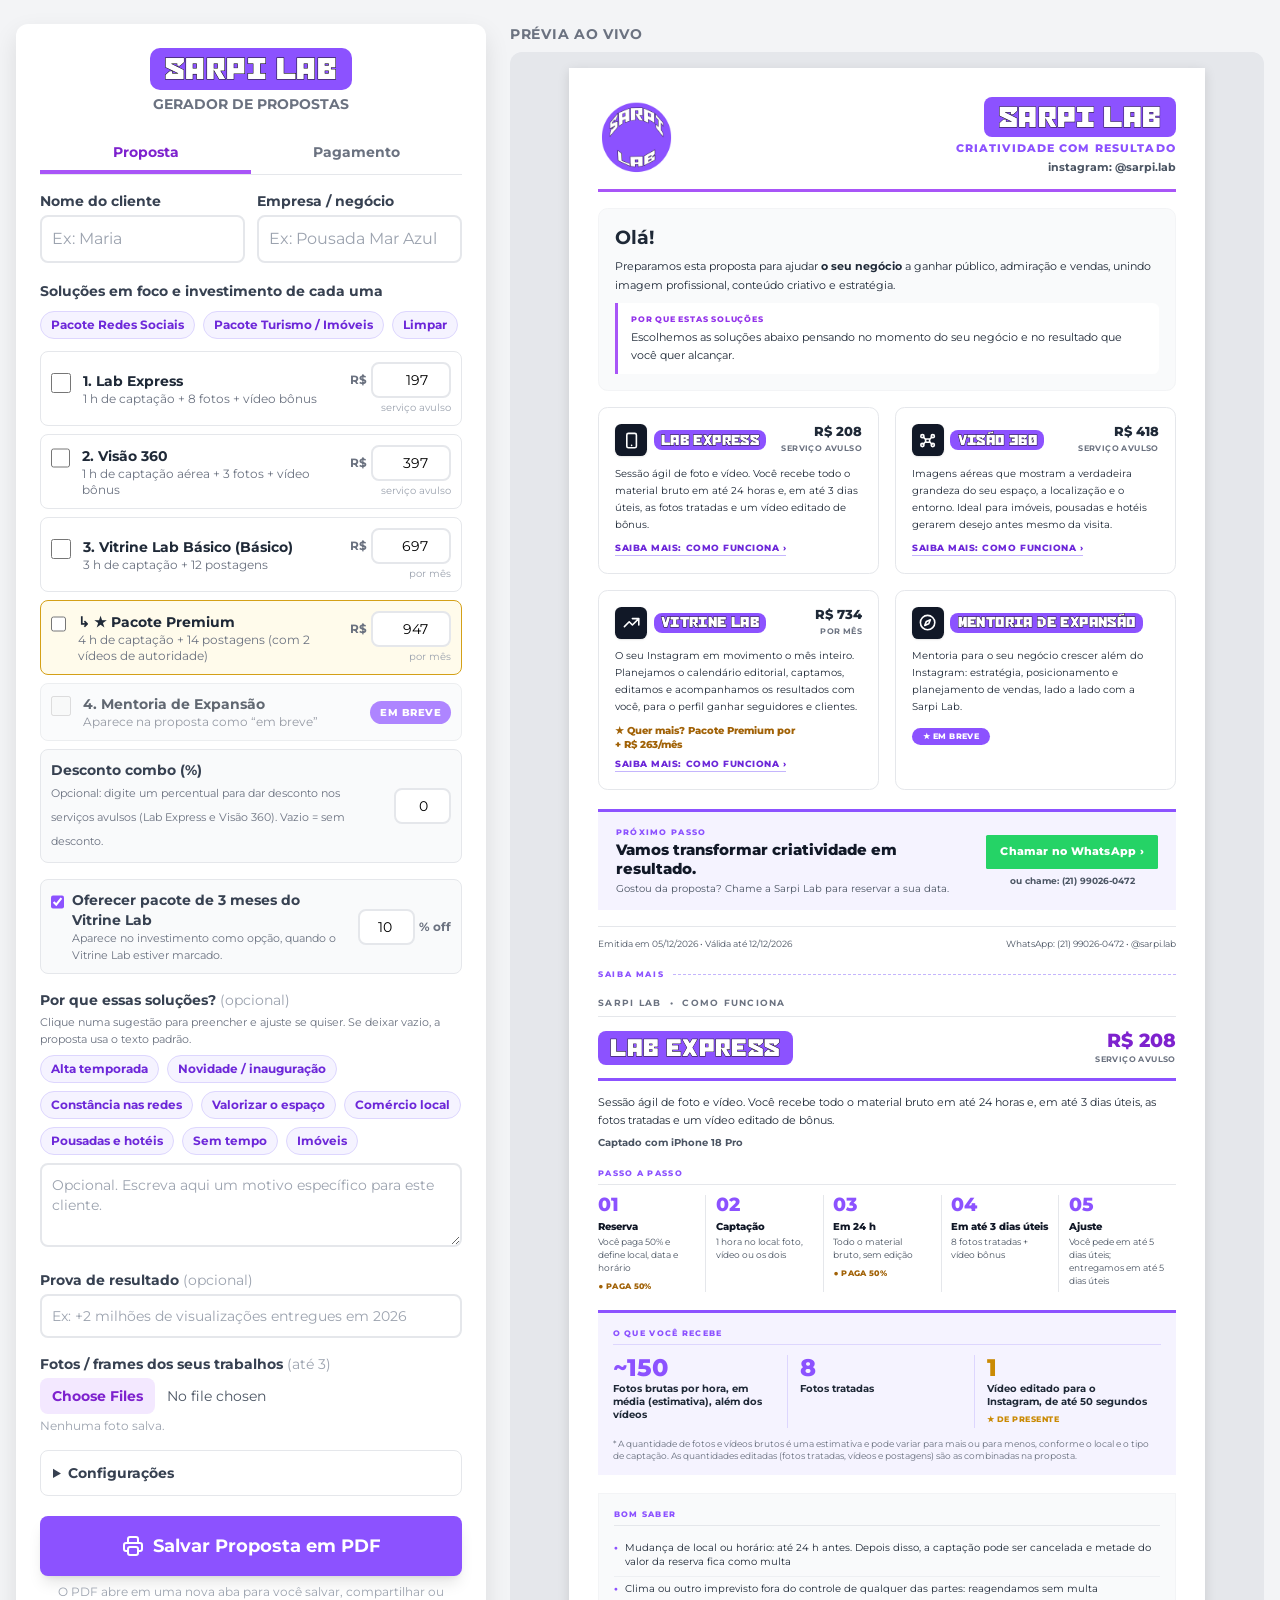
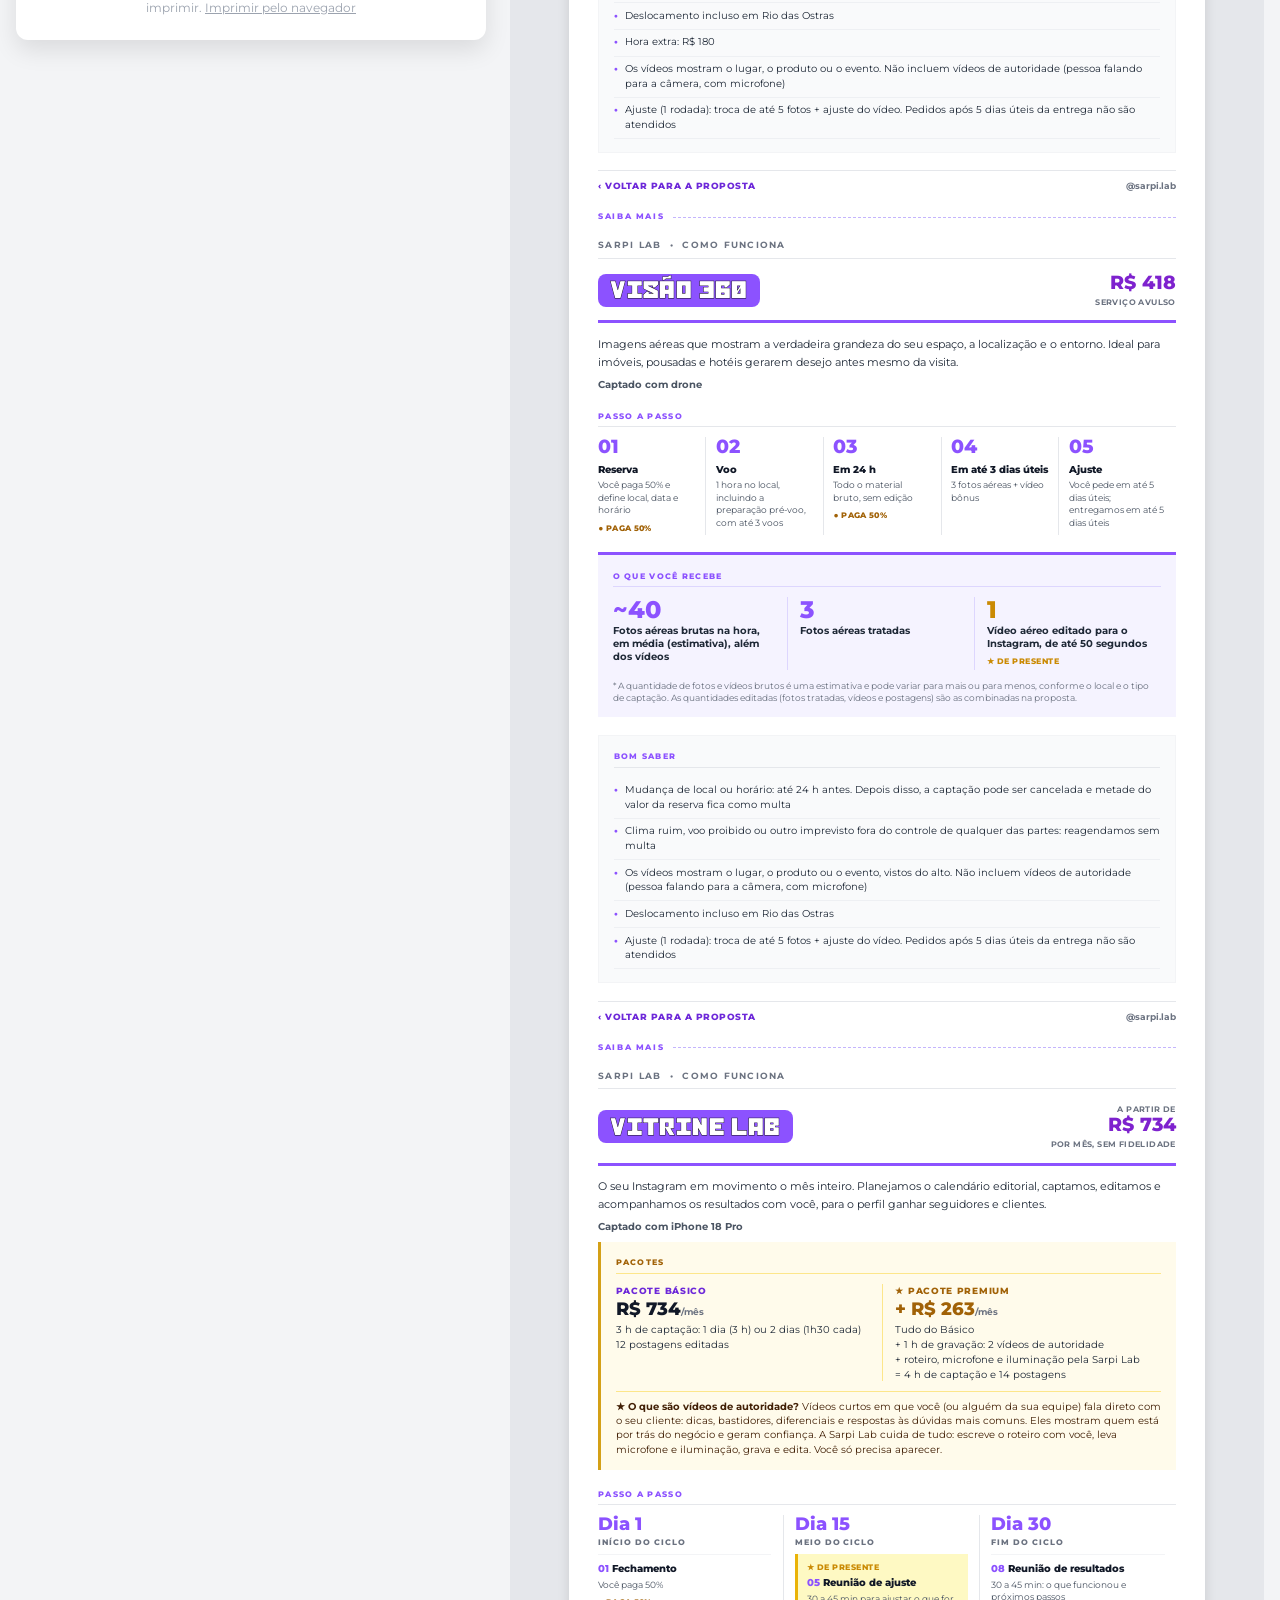
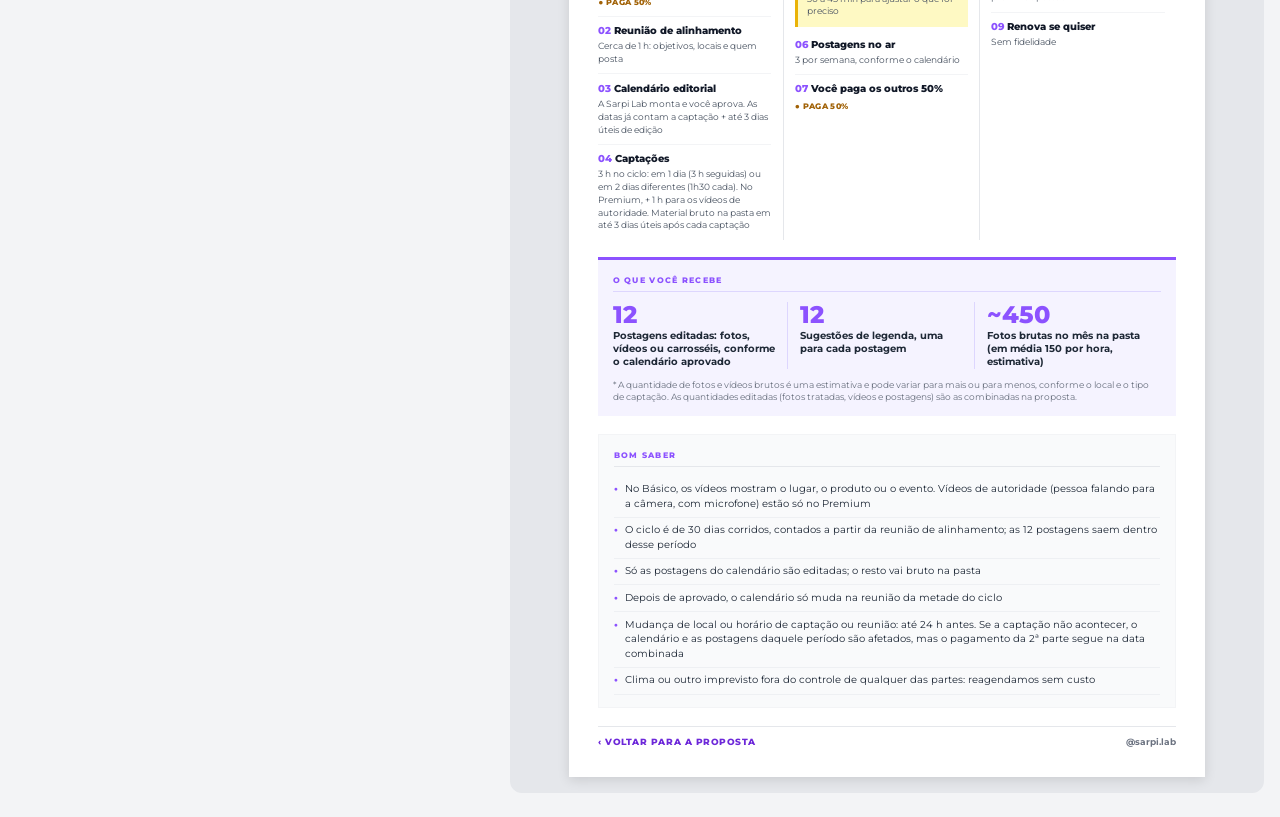
==== commit aa68963c: "Gerador: passo a passo do Saiba mais acompanha também o momento da 2ª parte do pagamento Co-Authored" ====
--- a/index.html
+++ b/index.html
@@ -1096,9 +1096,9 @@
             pagina: {
                 equip: 'iPhone 18 Pro',
                 fluxo: [
-                    { t: 'Reserva', d: 'Você paga 50% e define local, data e horário', pag: '50%' },
+                    { t: 'Reserva', d: 'Você paga {P1} e define local, data e horário', pag: '{P1}' },
                     { t: 'Captação', d: '1 hora no local: foto, vídeo ou os dois' },
-                    { t: 'Em 24 h', d: 'Todo o material bruto, sem edição', pag: '50%' },
+                    { t: 'Em 24 h', d: 'Todo o material bruto, sem edição', pag: '{P2}' },
                     { t: 'Em até 3 dias úteis', d: '8 fotos tratadas + vídeo bônus' },
                     { t: 'Ajuste', d: 'Você pede em até 5 dias úteis; entregamos em até 5 dias úteis' }
                 ],
@@ -1123,9 +1123,9 @@
             pagina: {
                 equip: 'drone',
                 fluxo: [
-                    { t: 'Reserva', d: 'Você paga 50% e define local, data e horário', pag: '50%' },
+                    { t: 'Reserva', d: 'Você paga {P1} e define local, data e horário', pag: '{P1}' },
                     { t: 'Voo', d: '1 hora no local, incluindo a preparação pré-voo, com até 3 voos' },
-                    { t: 'Em 24 h', d: 'Todo o material bruto, sem edição', pag: '50%' },
+                    { t: 'Em 24 h', d: 'Todo o material bruto, sem edição', pag: '{P2}' },
                     { t: 'Em até 3 dias úteis', d: '3 fotos aéreas + vídeo bônus' },
                     { t: 'Ajuste', d: 'Você pede em até 5 dias úteis; entregamos em até 5 dias úteis' }
                 ],
@@ -1151,15 +1151,15 @@
                 equip: 'iPhone 18 Pro',
                 fases: [
                     { t: 'Início • dia 1', itens: [
-                        { t: 'Fechamento', d: 'Você paga 50%', pag: '50%' },
+                        { t: 'Fechamento', d: 'Você paga {P1}', pag: '{P1}' },
                         { t: 'Reunião de alinhamento', d: 'Cerca de 1 h: objetivos, locais e quem posta' },
                         { t: 'Calendário editorial', d: 'A Sarpi Lab monta e você aprova. As datas já contam a captação + até 3 dias úteis de edição' },
-                        { t: 'Captações', d: '3 h no ciclo: em 1 dia (3 h seguidas) ou em 2 dias diferentes (1h30 cada). No Premium, + 1 h para os vídeos de autoridade. Material bruto na pasta em até 3 dias úteis após cada captação' }
+                        { t: 'Captações', cap: true, d: '3 h no ciclo: em 1 dia (3 h seguidas) ou em 2 dias diferentes (1h30 cada). No Premium, + 1 h para os vídeos de autoridade. Material bruto na pasta em até 3 dias úteis após cada captação' }
                     ] },
                     { t: 'Meio • dia 15', itens: [
                         { t: 'Reunião de ajuste', d: '30 a 45 min para ajustar o que for preciso', presente: true },
                         { t: 'Postagens no ar', d: '3 por semana, conforme o calendário' },
-                        { t: 'Você paga os outros 50%', d: '', pag: '50%' }
+                        { t: 'Você paga os outros {P2}', d: '', pag: '{P2}' }
                     ] },
                     { t: 'Fim • dia 30', itens: [
                         { t: 'Reunião de resultados', d: '30 a 45 min: o que funcionou e próximos passos' },
@@ -1167,7 +1167,7 @@
                     ] }
                 ],
                 recebe: [['12', 'Postagens editadas: fotos, vídeos ou carrosséis, conforme o calendário aprovado'], ['12', 'Sugestões de legenda, uma para cada postagem'], ['~450', 'Fotos brutas no mês na pasta (em média 150 por hora, estimativa)']],
-                saber: ['No Básico, os vídeos mostram o lugar, o produto ou o evento. Vídeos de autoridade (pessoa falando para a câmera, com microfone) estão só no Premium', 'O ciclo é de 30 dias corridos, contados a partir da reunião de alinhamento; as 12 postagens saem dentro desse período', 'Só as postagens do calendário são editadas; o resto vai bruto na pasta', 'Depois de aprovado, o calendário só muda na reunião da metade do ciclo', 'Mudança de local ou horário de captação ou reunião: até 24 h antes. Se a captação não acontecer, o calendário e as postagens daquele período são afetados, mas o pagamento da metade do ciclo segue na mesma data', 'Clima ou outro imprevisto fora do controle de qualquer das partes: reagendamos sem custo']
+                saber: ['No Básico, os vídeos mostram o lugar, o produto ou o evento. Vídeos de autoridade (pessoa falando para a câmera, com microfone) estão só no Premium', 'O ciclo é de 30 dias corridos, contados a partir da reunião de alinhamento; as 12 postagens saem dentro desse período', 'Só as postagens do calendário são editadas; o resto vai bruto na pasta', 'Depois de aprovado, o calendário só muda na reunião da metade do ciclo', 'Mudança de local ou horário de captação ou reunião: até 24 h antes. Se a captação não acontecer, o calendário e as postagens daquele período são afetados, mas o pagamento da 2ª parte segue na data combinada', 'Clima ou outro imprevisto fora do controle de qualquer das partes: reagendamos sem custo']
             },
             icone: '<svg class="w-6 h-6" fill="none" stroke="currentColor" viewBox="0 0 24 24"><path stroke-linecap="round" stroke-linejoin="round" stroke-width="2" d="M13 7h8m0 0v8m0-8l-8 8-4-4-6 6"></path></svg>'
         },
@@ -1188,7 +1188,7 @@
                 equip: 'iPhone 18 Pro',
                 fases: [
                     { t: 'Início • dia 1', itens: [
-                        { t: 'Fechamento', d: 'Você paga 50%', pag: '50%' },
+                        { t: 'Fechamento', d: 'Você paga {P1}', pag: '{P1}' },
                         { t: 'Reunião de alinhamento', d: 'Cerca de 1 h: objetivos, locais e quem posta' },
                         { t: 'Calendário e roteiros', d: 'A Sarpi Lab monta o calendário e o roteiro dos 2 vídeos de autoridade, e você aprova' },
                         { t: 'Captações', d: '2 sessões de 1h30 + 1 h para os vídeos de autoridade (4 h no ciclo). Material bruto em até 3 dias úteis após cada captação' }
@@ -1196,7 +1196,7 @@
                     { t: 'Meio • dia 15', itens: [
                         { t: 'Reunião de ajuste', d: '30 a 45 min para ajustar o que for preciso', presente: true },
                         { t: 'Postagens no ar', d: '3 por semana, conforme o calendário' },
-                        { t: 'Você paga os outros 50%', d: '', pag: '50%' }
+                        { t: 'Você paga os outros {P2}', d: '', pag: '{P2}' }
                     ] },
                     { t: 'Fim • dia 30', itens: [
                         { t: 'Reunião de resultados', d: '30 a 45 min: o que funcionou e próximos passos' },
@@ -1204,7 +1204,7 @@
                     ] }
                 ],
                 recebe: [['12', 'Postagens editadas, conforme o calendário aprovado'], ['2', 'Vídeos de autoridade com roteiro, iluminação e áudio', 'premium'], ['12', 'Sugestões de legenda, uma para cada postagem'], ['~450', 'Fotos brutas no mês na pasta (estimativa)']],
-                saber: ['Os 2 vídeos de autoridade são gravados em 1 hora de captação própria, com roteiro aprovado antes', 'O ciclo é de 30 dias corridos, contados a partir da reunião de alinhamento; as 12 postagens saem dentro desse período', 'Só as postagens do calendário são editadas; o resto vai bruto na pasta', 'Depois de aprovado, o calendário só muda na reunião da metade do ciclo', 'Mudança de local ou horário de captação ou reunião: até 24 h antes. Se a captação não acontecer, o calendário e as postagens daquele período são afetados, mas o pagamento da metade do ciclo segue na mesma data', 'Clima ou outro imprevisto fora do controle de qualquer das partes: reagendamos sem custo']
+                saber: ['Os 2 vídeos de autoridade são gravados em 1 hora de captação própria, com roteiro aprovado antes', 'O ciclo é de 30 dias corridos, contados a partir da reunião de alinhamento; as 12 postagens saem dentro desse período', 'Só as postagens do calendário são editadas; o resto vai bruto na pasta', 'Depois de aprovado, o calendário só muda na reunião da metade do ciclo', 'Mudança de local ou horário de captação ou reunião: até 24 h antes. Se a captação não acontecer, o calendário e as postagens daquele período são afetados, mas o pagamento da 2ª parte segue na data combinada', 'Clima ou outro imprevisto fora do controle de qualquer das partes: reagendamos sem custo']
             },
             icone: '<svg class="w-6 h-6" fill="none" stroke="currentColor" viewBox="0 0 24 24"><path stroke-linecap="round" stroke-linejoin="round" stroke-width="2" d="M13 7h8m0 0v8m0-8l-8 8-4-4-6 6"></path></svg>'
         },
@@ -1893,7 +1893,7 @@
             if ($('check-svc2').checked) {
                 termos.push('Imagens aéreas dependem de clima e das condições de voo do local. Se houver impedimento, reagendamos sem custo.');
             }
-            if ($('check-svc3').checked || $('check-svc5').checked) termos.push('Vitrine Lab: ciclo de 30 dias corridos, contados a partir da reunião de alinhamento, sem fidelidade. Mudanças de local ou horário de captações e reuniões devem ser pedidas até 24 horas antes. Se uma captação não acontecer por pedido do cliente, o calendário editorial e as postagens que dependem dela são afetados. A 2ª parte do pagamento continua sendo feita na metade do ciclo (dia 15). Captações em Rio das Ostras, em locais definidos na reunião de alinhamento. São editadas apenas as postagens do calendário editorial; o restante do material é entregue bruto na pasta.');
+            if ($('check-svc3').checked || $('check-svc5').checked) termos.push('Vitrine Lab: ciclo de 30 dias corridos, contados a partir da reunião de alinhamento, sem fidelidade. Mudanças de local ou horário de captações e reuniões devem ser pedidas até 24 horas antes. Se uma captação não acontecer por pedido do cliente, o calendário editorial e as postagens que dependem dela são afetados. A 2ª parte do pagamento continua na data combinada. Captações em Rio das Ostras, em locais definidos na reunião de alinhamento. São editadas apenas as postagens do calendário editorial; o restante do material é entregue bruto na pasta.');
             if (condicoes) termos.push(condicoes);
         }
         const lista = $('pdf-termos-lista');
@@ -1909,7 +1909,14 @@
         const marcadoOuVariante = (x) => $('check-svc' + x.id).checked || SERVICOS.some(v => v.variante === x.id && $('check-svc' + v.id).checked);
         const ordem = SERVICOS.filter(x => x.pagina && !x.variante).sort((a, b) => (marcadoOuVariante(b) ? 1 : 0) - (marcadoOuVariante(a) ? 1 : 0));
         const dd2 = (n) => (n < 10 ? '0' : '') + n;
-        const notaPag = (v) => v ? '<p class="nota-pag">● Paga ' + v + '</p>' : '';
+        // Porcentagens do pagamento: seguem a aba Pagamento quando o total é pago junto (2+ serviços); senão, 50/50
+        const pgSM = lerPag();
+        const juntoSM = pgSM.junto && sel.length > 1;
+        const pct1 = juntoSM ? pgSM.pct : 50;
+        const q2 = juntoSM ? pgSM.quando2 : '';   // momento da 2ª parte escolhido na aba Pagamento
+        const q2tipo = !juntoSM ? 'padrao' : (q2.indexOf('bruto') >= 0 ? 'bruto' : (q2.indexOf('fim') >= 0 ? 'fim' : (q2.indexOf('metade') >= 0 ? 'meio' : 'outro')));
+        const fx = (t) => (t || '').replace(/\{P1\}/g, pct1 + '%').replace(/\{P2\}/g, (100 - pct1) + '%');
+        const notaPag = (v) => v ? '<p class="nota-pag">● Paga ' + fx(v) + '</p>' : '';
         const notaPres = (b) => b ? '<p class="nota-presente">★ De presente</p>' : '';
         $('pdf-p3').innerHTML = ordem.map(x0 => {
             const vP = SERVICOS.find(v => v.variante === x0.id);
@@ -1933,15 +1940,32 @@
                     '</div><p class="cmp-def"><b>★ O que são vídeos de autoridade?</b> Vídeos curtos em que você (ou alguém da sua equipe) fala direto com o seu cliente: dicas, bastidores, diferenciais e respostas às dúvidas mais comuns. Eles mostram quem está por trás do negócio e geram confiança. A Sarpi Lab cuida de tudo: escreve o roteiro com você, leva microfone e iluminação, grava e edita. Você só precisa aparecer.</p></div>' : '') +
                 '<p class="sec">Passo a passo</p>';
             if (pg.fluxo) {
+                // 2ª parte: fica no passo "Em 24 h" (entrega do bruto); se a aba Pagamento escolher outro momento, vira uma nota abaixo
+                const p2noPasso = (q2tipo === 'padrao' || q2tipo === 'bruto');
                 h += '<div class="linha-tempo">' + pg.fluxo.map((p, k) =>
-                    '<div class="etapa"><div class="nn">' + dd2(k + 1) + '</div><div class="tt">' + p.t + '</div><div class="dd">' + p.d + '</div>' + notaPag(p.pag) + '</div>').join('') + '</div>';
+                    '<div class="etapa"><div class="nn">' + dd2(k + 1) + '</div><div class="tt">' + fx(p.t) + '</div><div class="dd">' + fx(p.d) + '</div>' +
+                    notaPag(p.pag === '{P2}' && !p2noPasso ? '' : p.pag) + '</div>').join('') + '</div>' +
+                    (!p2noPasso ? '<p class="nota-pag" style="margin-top:10px">● Paga ' + (100 - pct1) + '% ' + q2 + '</p>' : '');
             } else {
                 let n = 0;
-                h += '<div class="ciclo">' + pg.fases.map(f => {
+                // 2ª parte do pagamento: segue o momento escolhido na aba Pagamento (bruto, metade ou fim do ciclo)
+                const fases = pg.fases.map(f => ({ t: f.t, itens: f.itens.slice() }));
+                let itP2 = null;
+                fases.forEach(f => { const i = f.itens.findIndex(it => it.pag === '{P2}'); if (i >= 0) itP2 = f.itens.splice(i, 1)[0]; });
+                if (itP2) {
+                    if (q2tipo === 'bruto') {
+                        fases.forEach(f => f.itens.forEach((it, i) => { if (it.cap) f.itens[i] = Object.assign({}, it, { pag: '{P2}', pagTxt: 'na entrega do material bruto' }); }));
+                    } else if (q2tipo === 'fim') {
+                        fases[2].itens.unshift(itP2);
+                    } else {
+                        fases[1].itens.push(itP2);
+                    }
+                }
+                h += '<div class="ciclo">' + fases.map(f => {
                     const partes = f.t.split('•');
                     return '<div class="ciclo-col"><div class="ciclo-dia">' + (partes[1] || f.t).trim().replace(/^d/, 'D') + '</div><div class="ciclo-sub">' + partes[0].trim() + ' do ciclo</div>' +
-                        f.itens.map(it => '<div class="ciclo-item' + (it.presente ? ' presente' : '') + '">' + notaPres(it.presente) + '<div class="tt"><span class="nn-p">' + dd2(++n) + '</span> ' + it.t + '</div>' +
-                            (it.d ? '<div class="dd">' + it.d + '</div>' : '') + notaPag(it.pag) + '</div>').join('') + '</div>';
+                        f.itens.map(it => '<div class="ciclo-item' + (it.presente ? ' presente' : '') + '">' + notaPres(it.presente) + '<div class="tt"><span class="nn-p">' + dd2(++n) + '</span> ' + fx(it.t) + '</div>' +
+                            (it.d ? '<div class="dd">' + fx(it.d) + '</div>' : '') + (it.pagTxt ? '<p class="nota-pag">● Paga ' + fx(it.pag) + ' ' + it.pagTxt + '</p>' : notaPag(it.pag)) + '</div>').join('') + '</div>';
                 }).join('') + '</div>';
             }
             h += '<div class="ed-bloco lilas"><p class="sec">O que você recebe</p><div class="numeros">' +
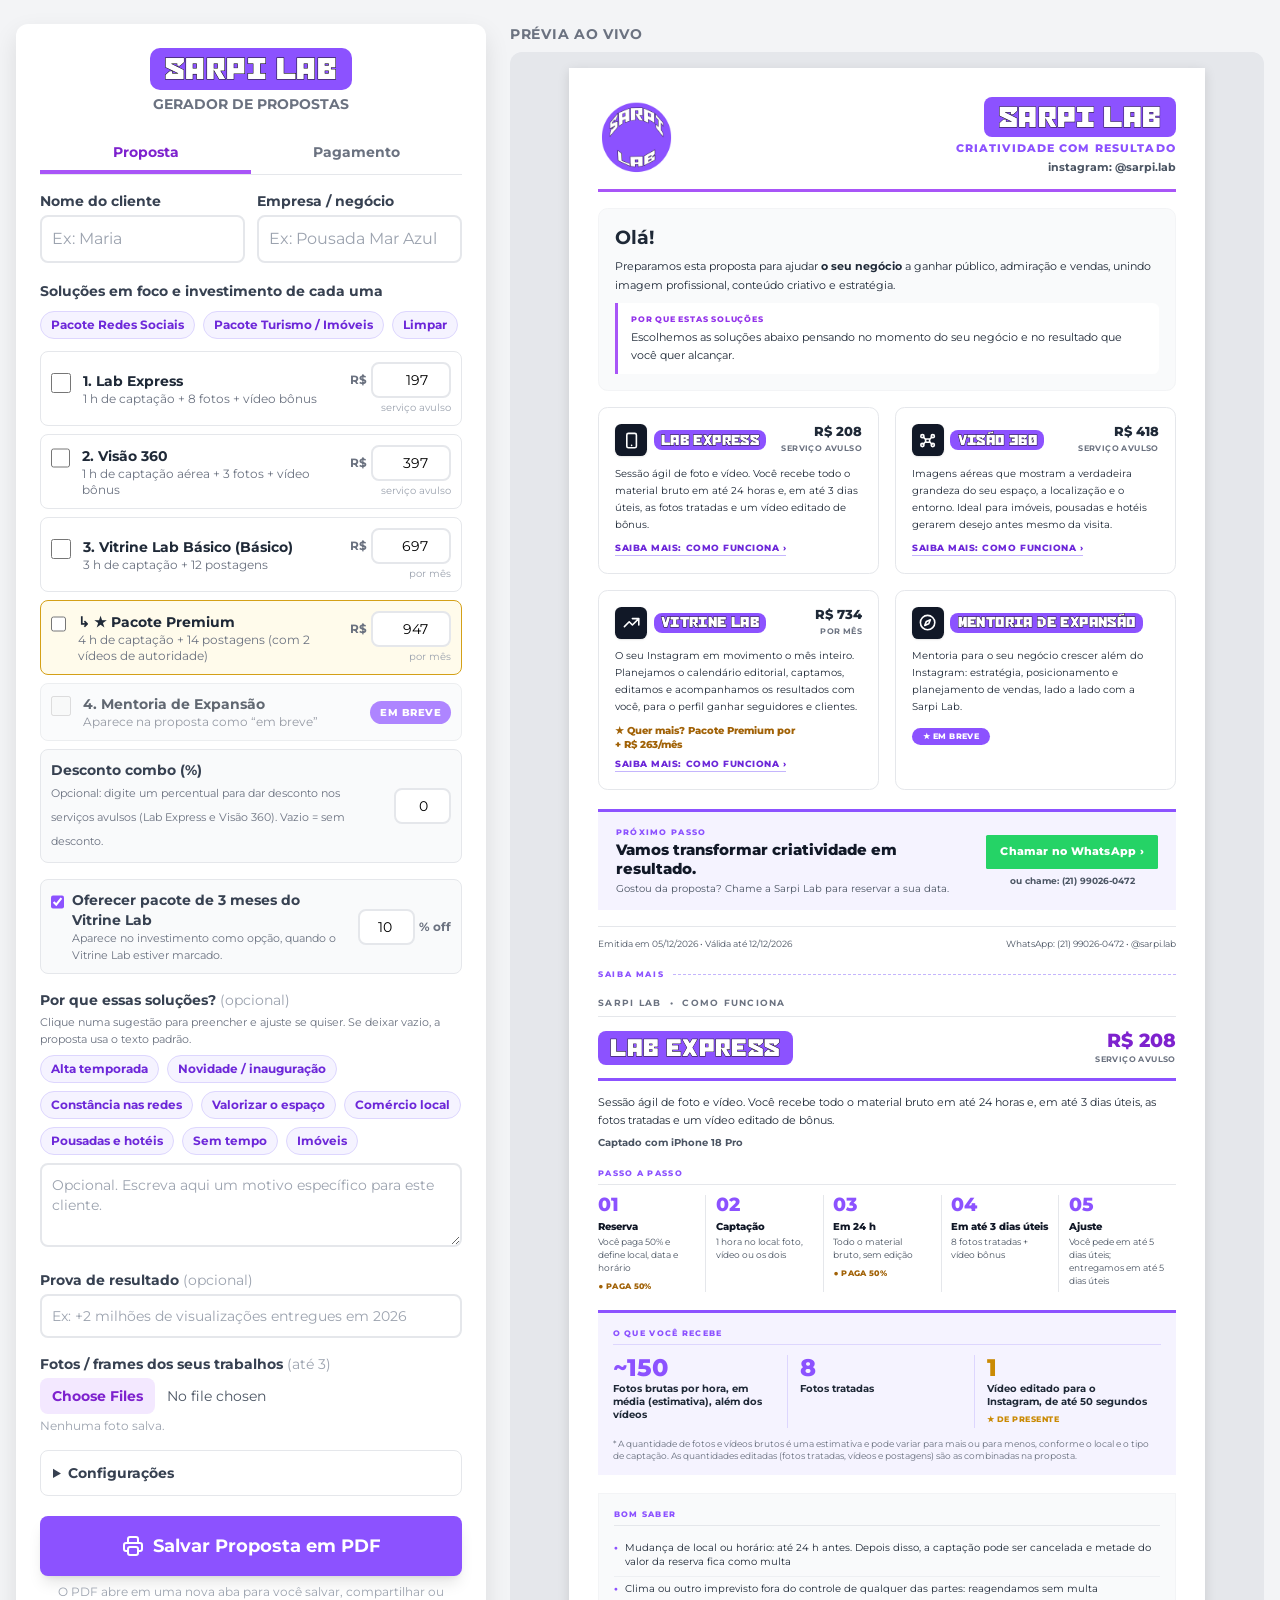
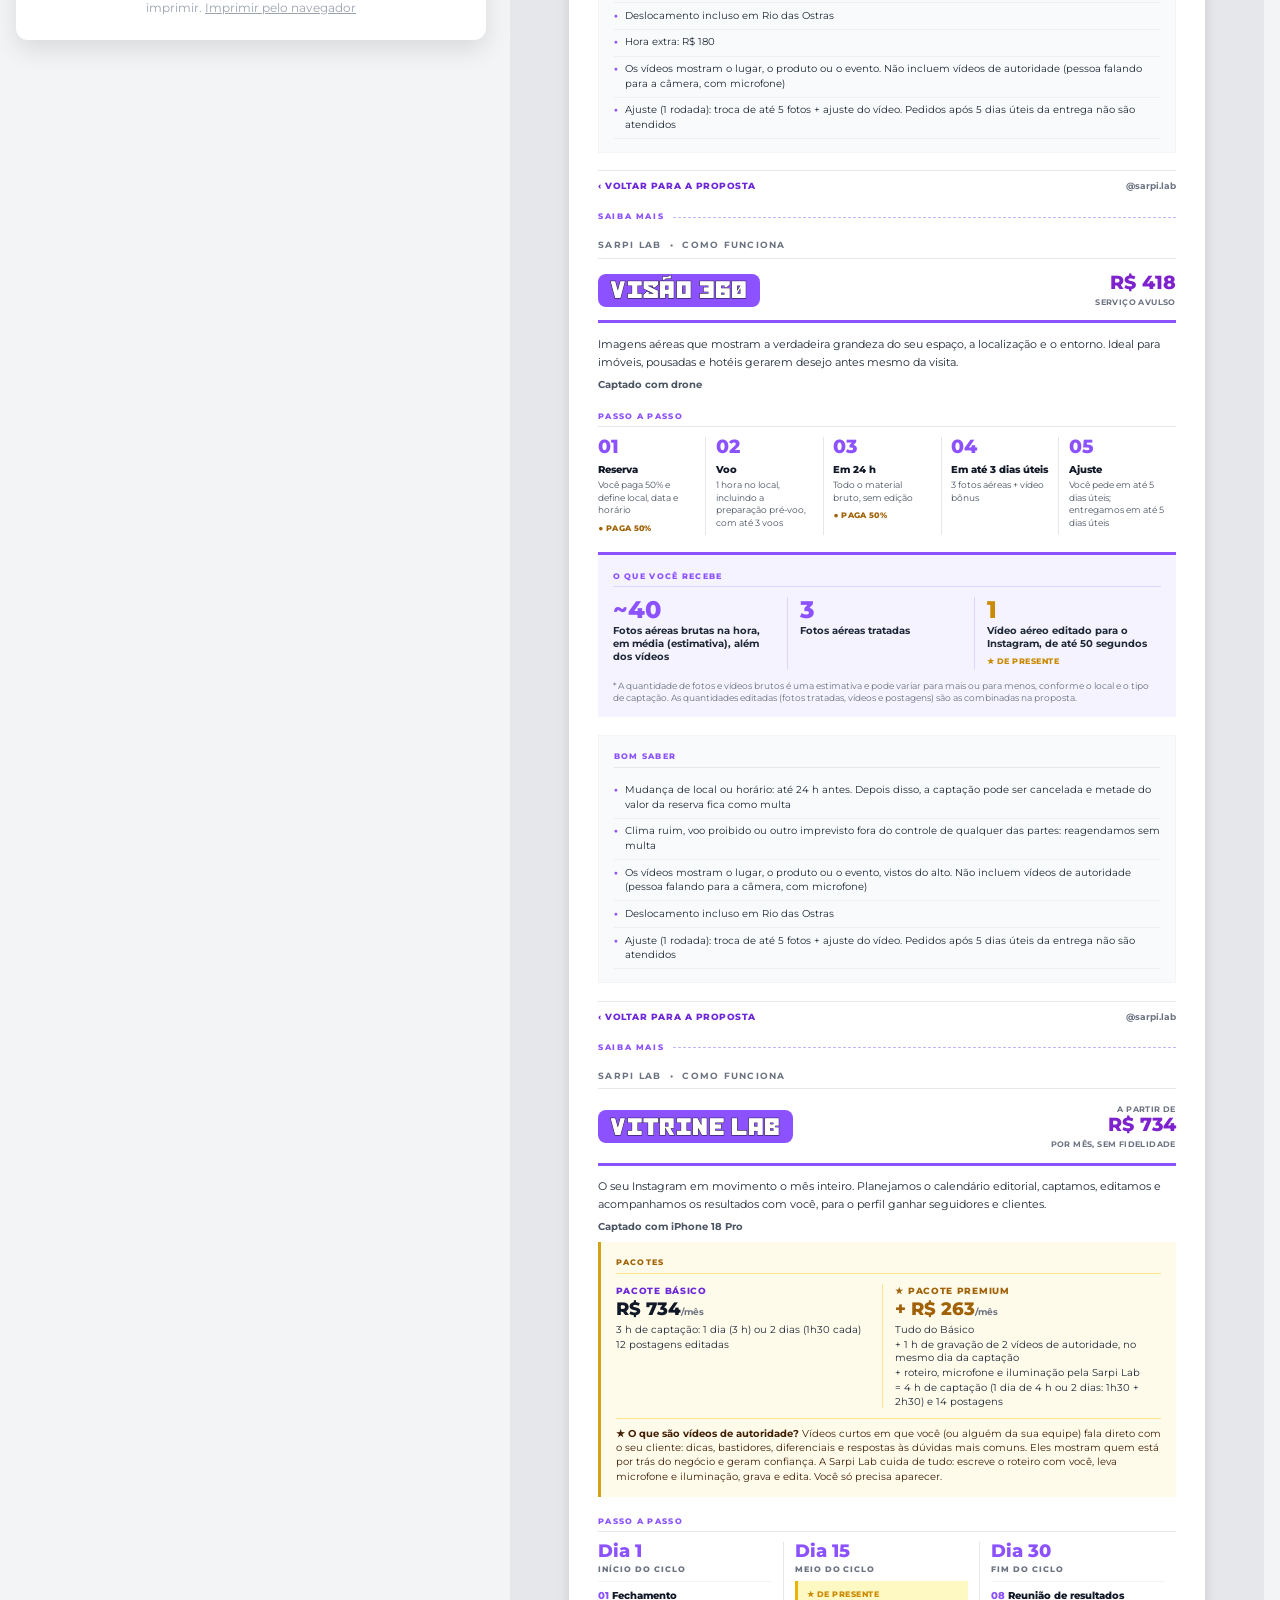
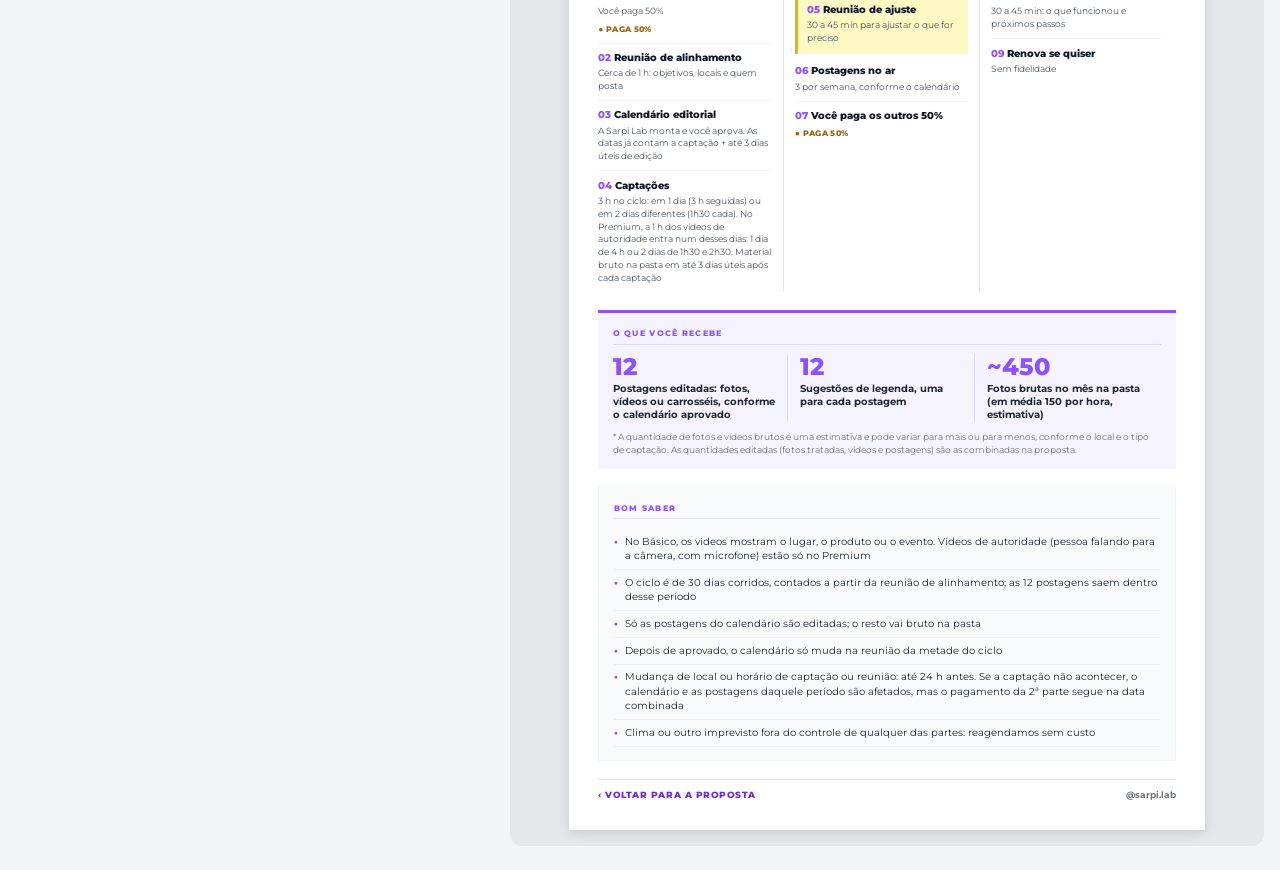
==== commit 0e2529c3: "Gerador: hora extra do Premium entra num dos dias de captação (1 dia de 4 h ou 2 dias de 1h30 e 2h30" ====
--- a/index.html
+++ b/index.html
@@ -1154,7 +1154,7 @@
                         { t: 'Fechamento', d: 'Você paga {P1}', pag: '{P1}' },
                         { t: 'Reunião de alinhamento', d: 'Cerca de 1 h: objetivos, locais e quem posta' },
                         { t: 'Calendário editorial', d: 'A Sarpi Lab monta e você aprova. As datas já contam a captação + até 3 dias úteis de edição' },
-                        { t: 'Captações', cap: true, d: '3 h no ciclo: em 1 dia (3 h seguidas) ou em 2 dias diferentes (1h30 cada). No Premium, + 1 h para os vídeos de autoridade. Material bruto na pasta em até 3 dias úteis após cada captação' }
+                        { t: 'Captações', cap: true, d: '3 h no ciclo: em 1 dia (3 h seguidas) ou em 2 dias diferentes (1h30 cada). No Premium, a 1 h dos vídeos de autoridade entra num desses dias: 1 dia de 4 h ou 2 dias de 1h30 e 2h30. Material bruto na pasta em até 3 dias úteis após cada captação' }
                     ] },
                     { t: 'Meio • dia 15', itens: [
                         { t: 'Reunião de ajuste', d: '30 a 45 min para ajustar o que for preciso', presente: true },
@@ -1178,7 +1178,7 @@
             beneficio: 'O perfil movimentado o mês todo e você falando direto com o seu cliente.',
             entregas: [
                 'Calendário editorial',
-                '4 h de captação: as 3 h do Básico + 1 h para os vídeos de autoridade',
+                '4 h de captação: 1 dia de 4 h ou 2 dias (1h30 + 2h30)',
                 '14 postagens editadas (12 + 2 vídeos de autoridade)',
                 'Reuniões de alinhamento e de resultados',
                 'BÔNUS: reunião de ajuste na metade do ciclo',
@@ -1191,7 +1191,7 @@
                         { t: 'Fechamento', d: 'Você paga {P1}', pag: '{P1}' },
                         { t: 'Reunião de alinhamento', d: 'Cerca de 1 h: objetivos, locais e quem posta' },
                         { t: 'Calendário e roteiros', d: 'A Sarpi Lab monta o calendário e o roteiro dos 2 vídeos de autoridade, e você aprova' },
-                        { t: 'Captações', d: '2 sessões de 1h30 + 1 h para os vídeos de autoridade (4 h no ciclo). Material bruto em até 3 dias úteis após cada captação' }
+                        { t: 'Captações', d: '4 h no ciclo: 1 dia de 4 h ou 2 dias de 1h30 e 2h30 (a 1 h dos vídeos de autoridade entra num dos dias). Material bruto em até 3 dias úteis após cada captação' }
                     ] },
                     { t: 'Meio • dia 15', itens: [
                         { t: 'Reunião de ajuste', d: '30 a 45 min para ajustar o que for preciso', presente: true },
@@ -1204,7 +1204,7 @@
                     ] }
                 ],
                 recebe: [['12', 'Postagens editadas, conforme o calendário aprovado'], ['2', 'Vídeos de autoridade com roteiro, iluminação e áudio', 'premium'], ['12', 'Sugestões de legenda, uma para cada postagem'], ['~450', 'Fotos brutas no mês na pasta (estimativa)']],
-                saber: ['Os 2 vídeos de autoridade são gravados em 1 hora de captação própria, com roteiro aprovado antes', 'O ciclo é de 30 dias corridos, contados a partir da reunião de alinhamento; as 12 postagens saem dentro desse período', 'Só as postagens do calendário são editadas; o resto vai bruto na pasta', 'Depois de aprovado, o calendário só muda na reunião da metade do ciclo', 'Mudança de local ou horário de captação ou reunião: até 24 h antes. Se a captação não acontecer, o calendário e as postagens daquele período são afetados, mas o pagamento da 2ª parte segue na data combinada', 'Clima ou outro imprevisto fora do controle de qualquer das partes: reagendamos sem custo']
+                saber: ['Os 2 vídeos de autoridade são gravados em 1 hora a mais, no mesmo dia de uma das captações, com roteiro aprovado antes', 'O ciclo é de 30 dias corridos, contados a partir da reunião de alinhamento; as 12 postagens saem dentro desse período', 'Só as postagens do calendário são editadas; o resto vai bruto na pasta', 'Depois de aprovado, o calendário só muda na reunião da metade do ciclo', 'Mudança de local ou horário de captação ou reunião: até 24 h antes. Se a captação não acontecer, o calendário e as postagens daquele período são afetados, mas o pagamento da 2ª parte segue na data combinada', 'Clima ou outro imprevisto fora do controle de qualquer das partes: reagendamos sem custo']
             },
             icone: '<svg class="w-6 h-6" fill="none" stroke="currentColor" viewBox="0 0 24 24"><path stroke-linecap="round" stroke-linejoin="round" stroke-width="2" d="M13 7h8m0 0v8m0-8l-8 8-4-4-6 6"></path></svg>'
         },
@@ -1936,7 +1936,7 @@
                     '<p class="cmp-item">3 h de captação: 1 dia (3 h) ou 2 dias (1h30 cada)</p><p class="cmp-item">12 postagens editadas</p></div>' +
                     '<div class="cmp-col gold' + (premInd ? ' ind' : '') + '"><p class="cmp-nome">★ Pacote Premium' + (premInd ? ' • indicado' : '') + '</p>' +
                     '<p class="cmp-preco">+ ' + moeda(precoDe(vP) - precoDe(x0)) + '<span>/mês</span></p>' +
-                    '<p class="cmp-item">Tudo do Básico</p><p class="cmp-item">+ 1 h de gravação: 2 vídeos de autoridade</p><p class="cmp-item">+ roteiro, microfone e iluminação pela Sarpi Lab</p><p class="cmp-item">= 4 h de captação e 14 postagens</p></div>' +
+                    '<p class="cmp-item">Tudo do Básico</p><p class="cmp-item">+ 1 h de gravação de 2 vídeos de autoridade, no mesmo dia da captação</p><p class="cmp-item">+ roteiro, microfone e iluminação pela Sarpi Lab</p><p class="cmp-item">= 4 h de captação (1 dia de 4 h ou 2 dias: 1h30 + 2h30) e 14 postagens</p></div>' +
                     '</div><p class="cmp-def"><b>★ O que são vídeos de autoridade?</b> Vídeos curtos em que você (ou alguém da sua equipe) fala direto com o seu cliente: dicas, bastidores, diferenciais e respostas às dúvidas mais comuns. Eles mostram quem está por trás do negócio e geram confiança. A Sarpi Lab cuida de tudo: escreve o roteiro com você, leva microfone e iluminação, grava e edita. Você só precisa aparecer.</p></div>' : '') +
                 '<p class="sec">Passo a passo</p>';
             if (pg.fluxo) {
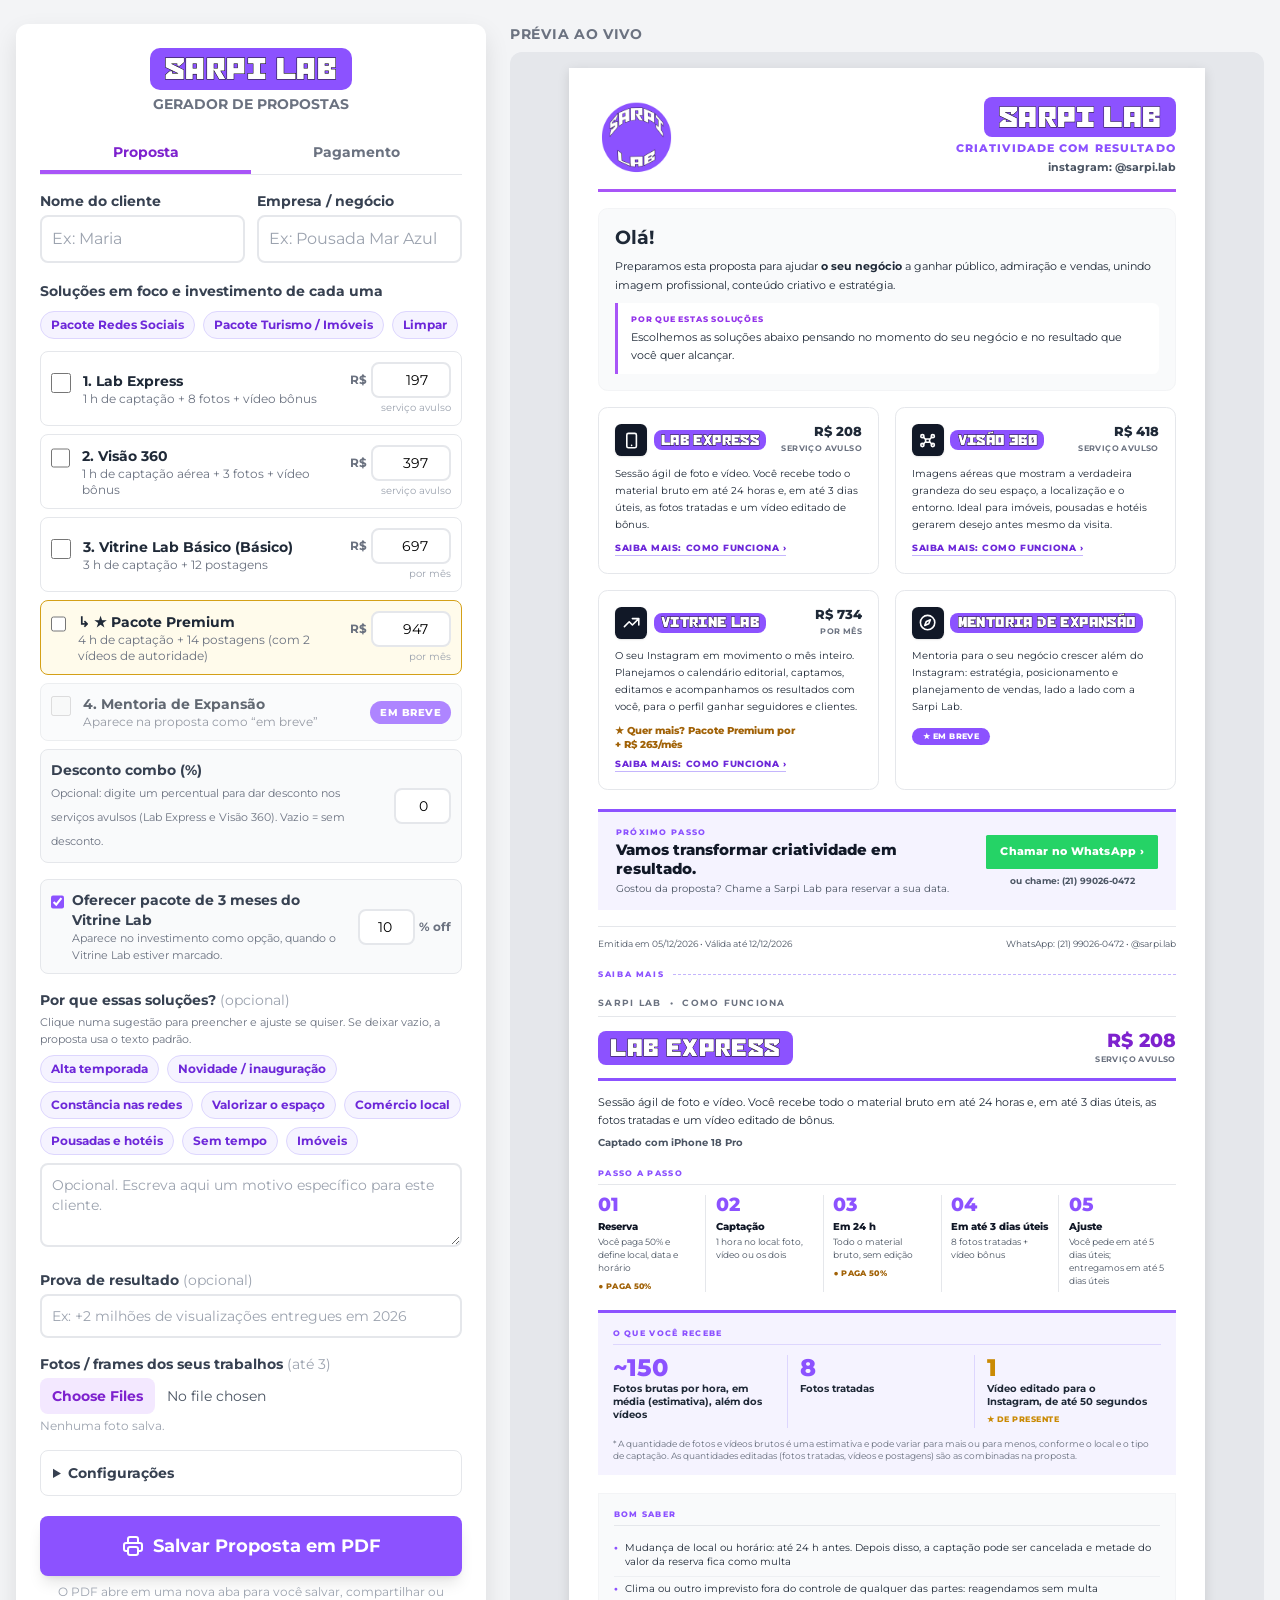
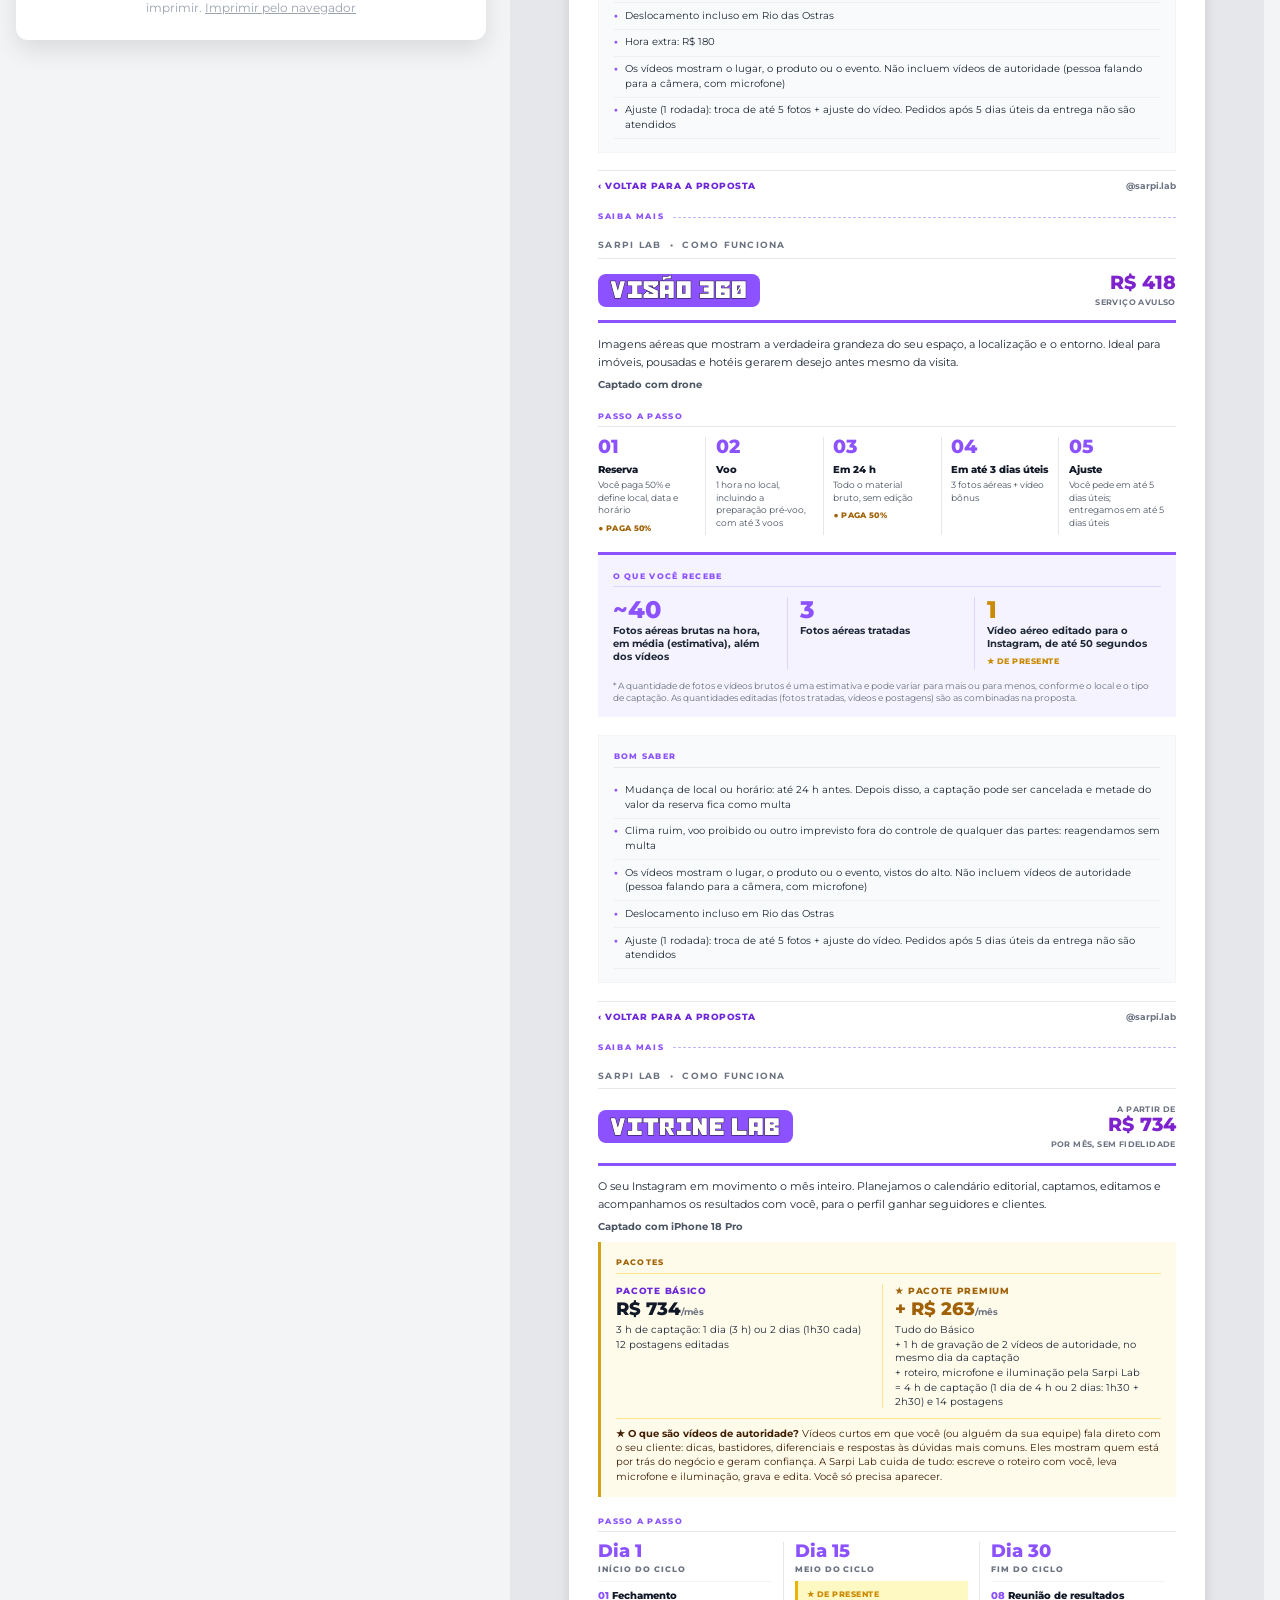
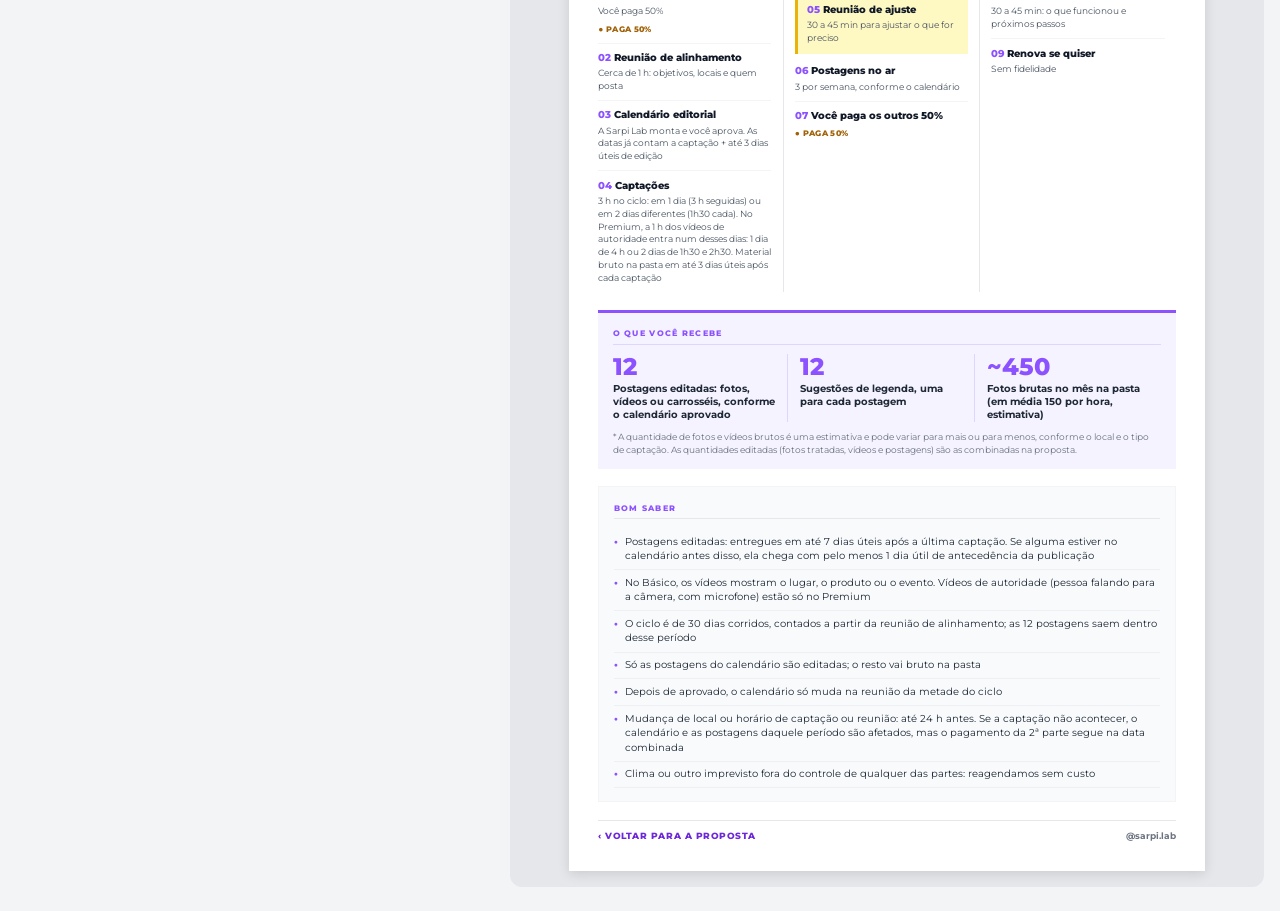
==== commit 9d076638: "Gerador: prazo de entrega das postagens editadas do Vitrine Lab Co-Authored-By: Claude Opus 5.5 <nor" ====
--- a/index.html
+++ b/index.html
@@ -1167,7 +1167,7 @@
                     ] }
                 ],
                 recebe: [['12', 'Postagens editadas: fotos, vídeos ou carrosséis, conforme o calendário aprovado'], ['12', 'Sugestões de legenda, uma para cada postagem'], ['~450', 'Fotos brutas no mês na pasta (em média 150 por hora, estimativa)']],
-                saber: ['No Básico, os vídeos mostram o lugar, o produto ou o evento. Vídeos de autoridade (pessoa falando para a câmera, com microfone) estão só no Premium', 'O ciclo é de 30 dias corridos, contados a partir da reunião de alinhamento; as 12 postagens saem dentro desse período', 'Só as postagens do calendário são editadas; o resto vai bruto na pasta', 'Depois de aprovado, o calendário só muda na reunião da metade do ciclo', 'Mudança de local ou horário de captação ou reunião: até 24 h antes. Se a captação não acontecer, o calendário e as postagens daquele período são afetados, mas o pagamento da 2ª parte segue na data combinada', 'Clima ou outro imprevisto fora do controle de qualquer das partes: reagendamos sem custo']
+                saber: ['Postagens editadas: entregues em até 7 dias úteis após a última captação. Se alguma estiver no calendário antes disso, ela chega com pelo menos 1 dia útil de antecedência da publicação', 'No Básico, os vídeos mostram o lugar, o produto ou o evento. Vídeos de autoridade (pessoa falando para a câmera, com microfone) estão só no Premium', 'O ciclo é de 30 dias corridos, contados a partir da reunião de alinhamento; as 12 postagens saem dentro desse período', 'Só as postagens do calendário são editadas; o resto vai bruto na pasta', 'Depois de aprovado, o calendário só muda na reunião da metade do ciclo', 'Mudança de local ou horário de captação ou reunião: até 24 h antes. Se a captação não acontecer, o calendário e as postagens daquele período são afetados, mas o pagamento da 2ª parte segue na data combinada', 'Clima ou outro imprevisto fora do controle de qualquer das partes: reagendamos sem custo']
             },
             icone: '<svg class="w-6 h-6" fill="none" stroke="currentColor" viewBox="0 0 24 24"><path stroke-linecap="round" stroke-linejoin="round" stroke-width="2" d="M13 7h8m0 0v8m0-8l-8 8-4-4-6 6"></path></svg>'
         },
@@ -1893,7 +1893,7 @@
             if ($('check-svc2').checked) {
                 termos.push('Imagens aéreas dependem de clima e das condições de voo do local. Se houver impedimento, reagendamos sem custo.');
             }
-            if ($('check-svc3').checked || $('check-svc5').checked) termos.push('Vitrine Lab: ciclo de 30 dias corridos, contados a partir da reunião de alinhamento, sem fidelidade. Mudanças de local ou horário de captações e reuniões devem ser pedidas até 24 horas antes. Se uma captação não acontecer por pedido do cliente, o calendário editorial e as postagens que dependem dela são afetados. A 2ª parte do pagamento continua na data combinada. Captações em Rio das Ostras, em locais definidos na reunião de alinhamento. São editadas apenas as postagens do calendário editorial; o restante do material é entregue bruto na pasta.');
+            if ($('check-svc3').checked || $('check-svc5').checked) termos.push('Vitrine Lab: ciclo de 30 dias corridos, contados a partir da reunião de alinhamento, sem fidelidade. Mudanças de local ou horário de captações e reuniões devem ser pedidas até 24 horas antes. As postagens editadas são entregues em até 7 dias úteis após a última captação; se alguma estiver programada no calendário antes desse prazo, é entregue com pelo menos 1 dia útil de antecedência da data de publicação. Se uma captação não acontecer por pedido do cliente, o calendário editorial e as postagens que dependem dela são afetados. A 2ª parte do pagamento continua na data combinada. Captações em Rio das Ostras, em locais definidos na reunião de alinhamento. São editadas apenas as postagens do calendário editorial; o restante do material é entregue bruto na pasta.');
             if (condicoes) termos.push(condicoes);
         }
         const lista = $('pdf-termos-lista');
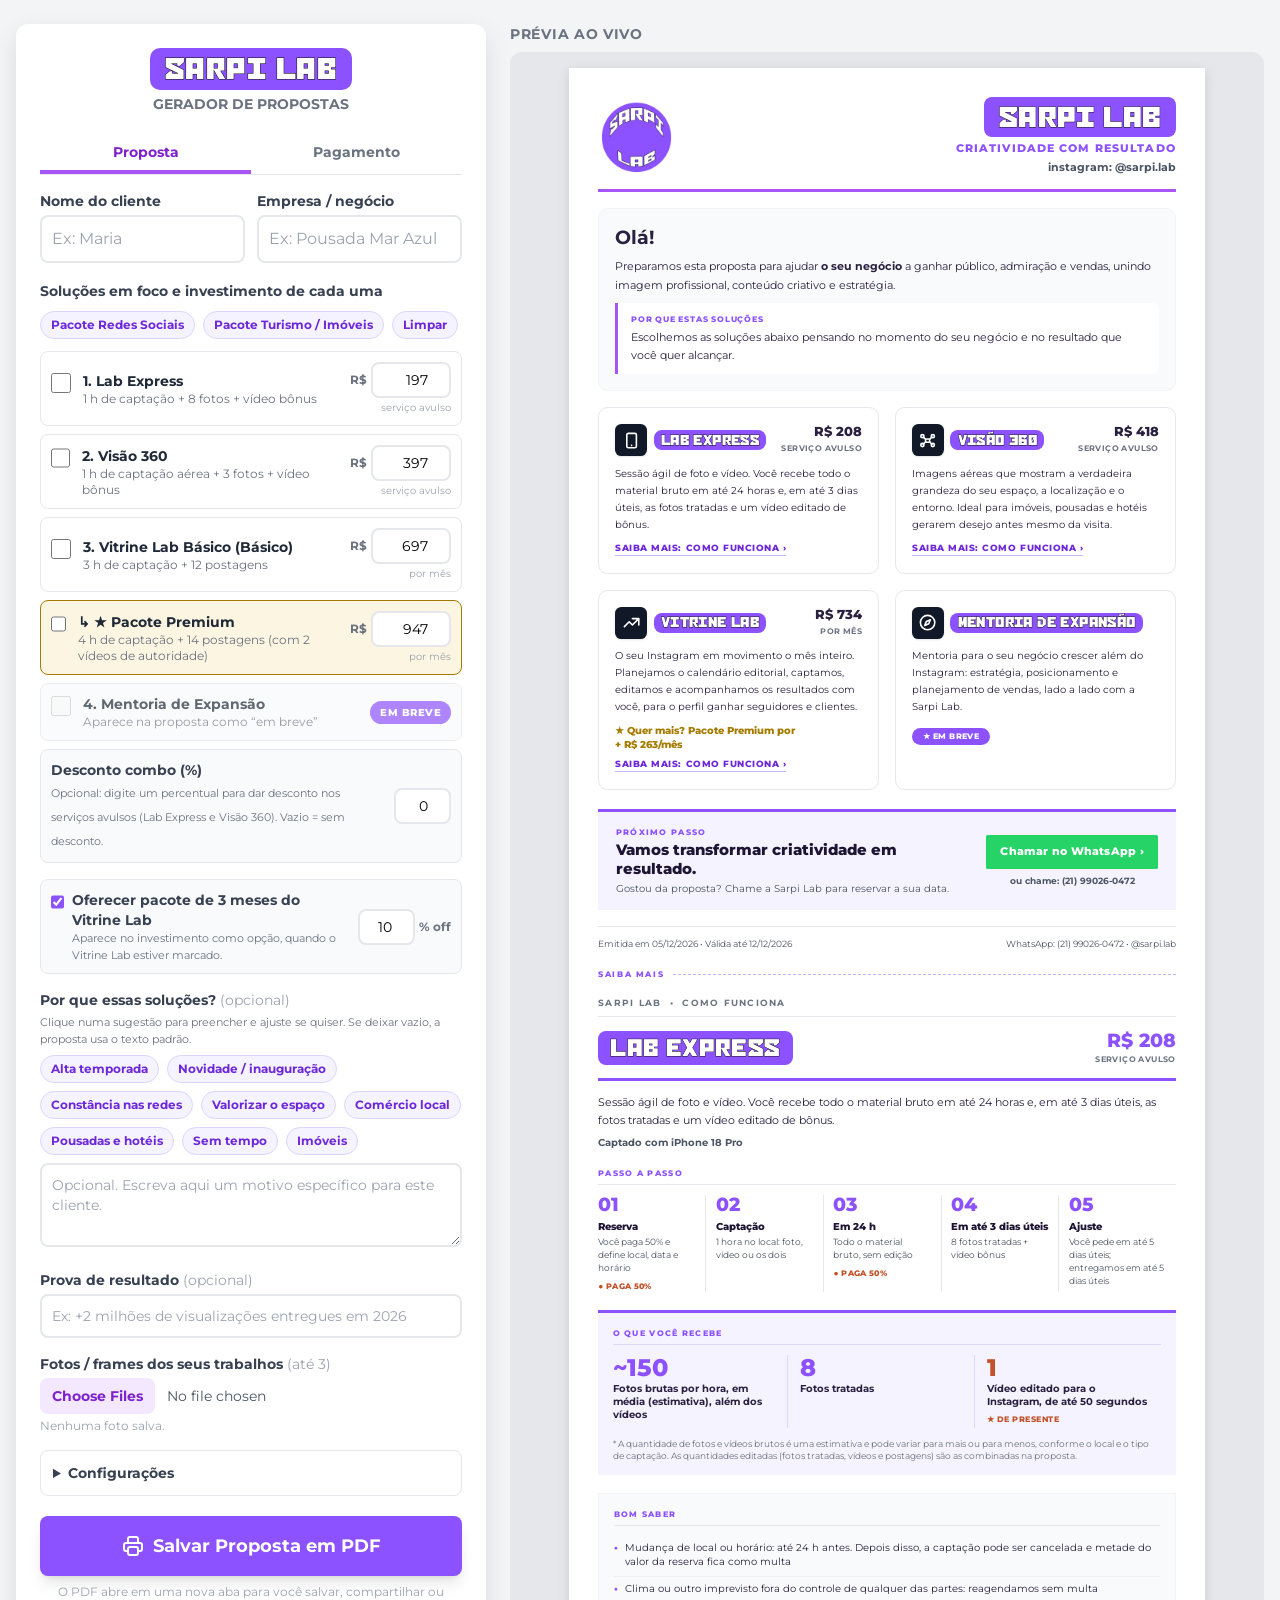
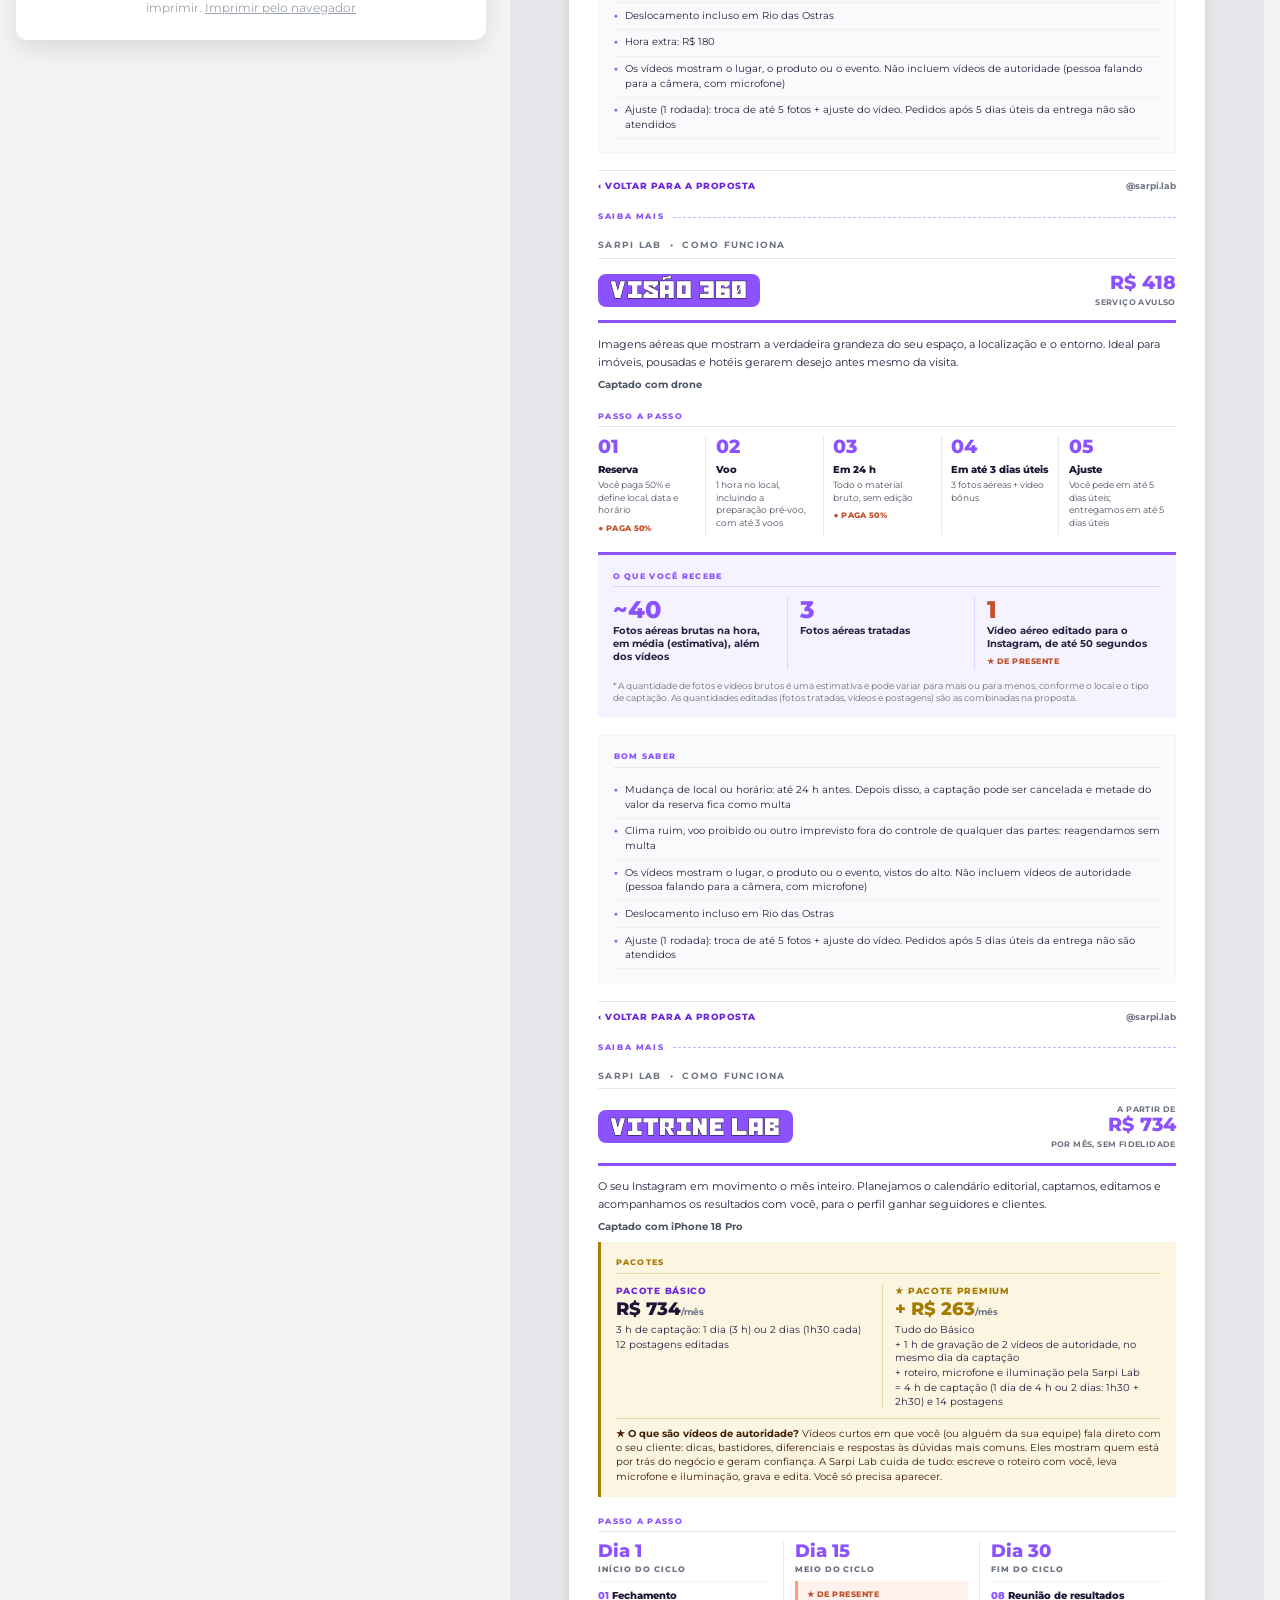
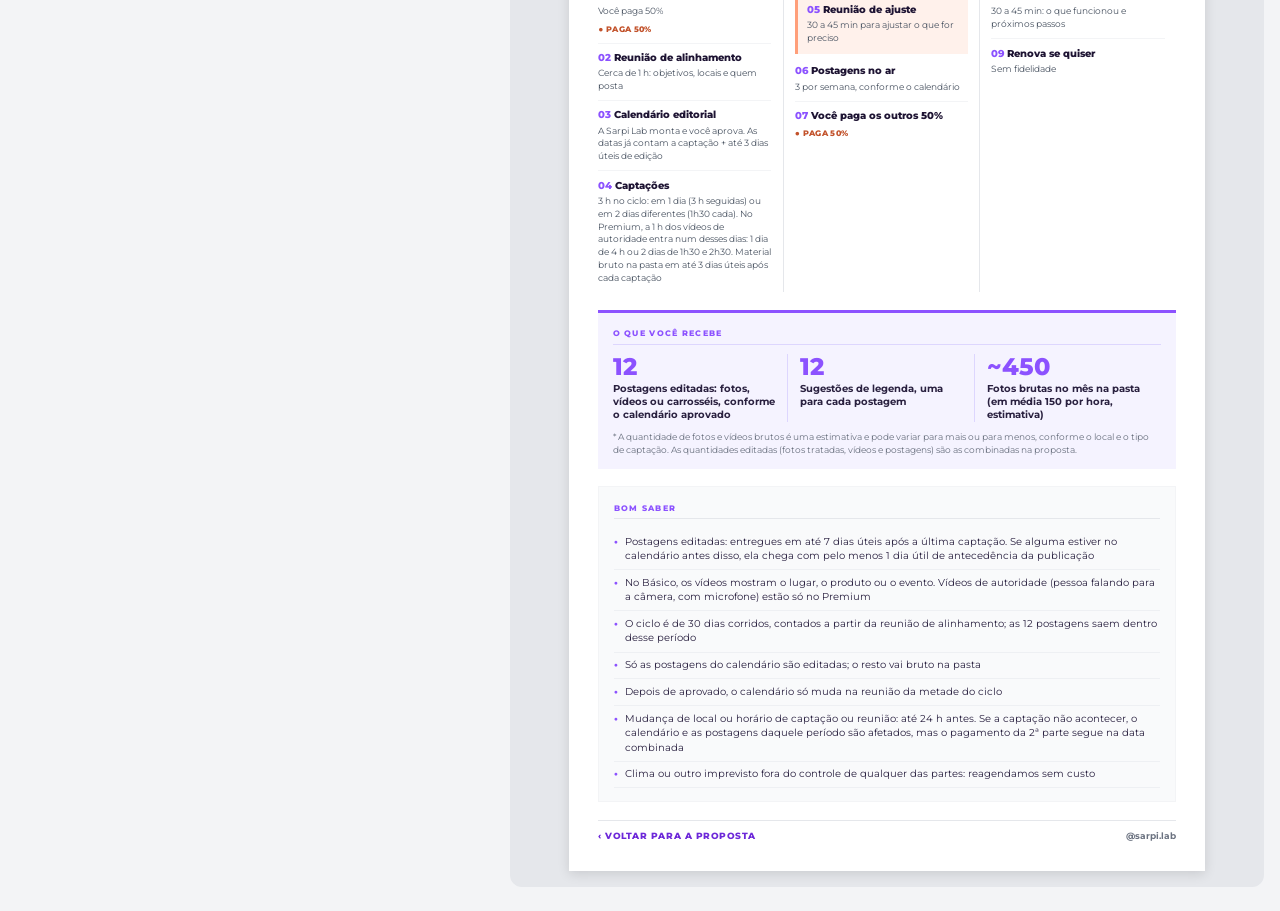
==== commit 8b5b99d9: "Gerador: aplica a identidade visual (roxo-noite no texto, lilás claro nas caixas, coral nos destaque" ====
--- a/index.html
+++ b/index.html
@@ -471,14 +471,14 @@
         .alerta-preco.acima { background: #DBEAFE; border: 1px solid #3B82F6; color: #1E3A8A; }
         .campo.preco-abaixo { border-color: #F59E0B !important; background: #FFFBEB; }
         .campo.preco-acima { border-color: #3B82F6 !important; background: #EFF6FF; }
-        .promo-box { background: #FEFCE8; border: 1px dashed #EAB308; border-radius: 8px; padding: 8px 10px; margin-top: 6px; }
-        .promo-box input[type="checkbox"] { accent-color: #CA8A04; }
+        .promo-box { background: #FFF1EB; border: 1px dashed #FF9F7A; border-radius: 8px; padding: 8px 10px; margin-top: 6px; }
+        .promo-box input[type="checkbox"] { accent-color: #C2522B; }
         .btn-tabela { font-size: 11px; font-weight: 700; text-decoration: underline; color: inherit; background: none; border: 0; padding: 0; cursor: pointer; margin-left: 6px; }
-        .card-promo { border: 2px solid #EAB308 !important; background-color: #FEFCE8 !important; }
-        .preco-promo { background: #FDE047; color: #111827 !important; border-radius: 6px; padding: 2px 6px; display: inline-block; }
+        .card-promo { border: 2px solid #FF9F7A !important; background-color: #FFF1EB !important; }
+        .preco-promo { background: #FF9F7A; color: #1E1433 !important; border-radius: 6px; padding: 2px 6px; display: inline-block; }
         .preco-de { font-size: 11px; font-weight: 700; color: #6B7280; text-decoration: line-through; margin-bottom: 2px; }
-        .tag-promo { display: inline-block; background: #FDE047; color: #111827; font-size: 10px; font-weight: 900; text-transform: uppercase; letter-spacing: 0.06em; border-radius: 999px; padding: 2px 8px; margin-top: 3px; }
-        .nota-promo { background: #FEF9C3; border: 1px solid #FACC15; border-left: 4px solid #EAB308; border-radius: 8px; padding: 6px 10px; font-size: 12px; font-weight: 700; color: #713F12; margin-top: 8px; line-height: 1.35; }
+        .tag-promo { display: inline-block; background: #FF9F7A; color: #1E1433; font-size: 10px; font-weight: 900; text-transform: uppercase; letter-spacing: 0.06em; border-radius: 999px; padding: 2px 8px; margin-top: 3px; }
+        .nota-promo { background: #FFF1EB; border: 1px solid #FFC2AA; border-left: 4px solid #FF9F7A; border-radius: 8px; padding: 6px 10px; font-size: 12px; font-weight: 700; color: #7A2E14; margin-top: 8px; line-height: 1.35; }
         .modo-pdf .titulo-logo > span { position: relative; top: var(--ajuste-pdf, -0.35em); }
         .modo-pdf .card-servico .titulo-logo > span { top: -0.48em !important; }
         .titulo-logo {
@@ -543,38 +543,45 @@
         }
         /* VITRINE LAB: nível do pacote; Premium em dourado */
         .nivel-pacote { font-size: 10px; font-weight: 900; text-transform: uppercase; letter-spacing: 0.14em; color: #6D28D9; margin: 0 0 6px; }
-        .card-premium .nivel-pacote, .ed-cab.premium .nivel-pacote { color: #A16207; }
-        .card-premium { border: 2px solid #D4A017 !important; background-color: #FFFBEB !important; }
-        .card-premium .titulo-logo, .ed-cab.premium .titulo-logo { background: #B8860B; }
-        .card-premium .preco-box .text-purple-700, .ed-cab.premium .text-purple-700 { color: #A16207 !important; }
-        .ed-cab.premium { border-bottom-color: #D4A017; }
-        .numero.premium .n { color: #B8860B; }
+        .card-premium .nivel-pacote, .ed-cab.premium .nivel-pacote { color: #A67C00; }
+        .card-premium { border: 2px solid #A67C00 !important; background-color: #FBF5E1 !important; }
+        .card-premium .titulo-logo, .ed-cab.premium .titulo-logo { background: #A67C00; }
+        .card-premium .preco-box .text-purple-700, .ed-cab.premium .text-purple-700 { color: #A67C00 !important; }
+        .ed-cab.premium { border-bottom-color: #A67C00; }
+        .numero.premium .n { color: #A67C00; }
         .op-pacotes { margin-top: 10px; border-top: 1px solid #E5E7EB; }
         .op-pacote { padding: 7px 0; border-bottom: 1px solid #F3F4F6; }
-        .op-pacote.gold { background: #FFFBEB; border-left: 3px solid #D4A017; padding: 7px 8px; }
+        .op-pacote.gold { background: #FBF5E1; border-left: 3px solid #A67C00; padding: 7px 8px; }
         .op-topo { display: flex; justify-content: space-between; align-items: baseline; gap: 8px; }
         .op-nome { font-size: 11px; font-weight: 900; text-transform: uppercase; letter-spacing: 0.06em; color: #4B5563; }
-        .op-pacote.gold .op-nome { color: #A16207; }
+        .op-pacote.gold .op-nome { color: #A67C00; }
         .op-pacote.ind .op-nome { color: #6D28D9; }
-        .op-pacote.gold.ind .op-nome { color: #A16207; }
+        .op-pacote.gold.ind .op-nome { color: #A67C00; }
         .op-ind { font-size: 10px; letter-spacing: 0.04em; }
-        .op-preco { font-size: 13px; font-weight: 900; color: #111827; white-space: nowrap; }
-        .op-pacote.gold .op-preco { color: #A16207; }
+        .op-preco { font-size: 13px; font-weight: 900; color: #1E1433; white-space: nowrap; }
+        .op-pacote.gold .op-preco { color: #A67C00; }
         .op-mes { font-size: 10px; font-weight: 700; color: #6B7280; }
-        .op-txt { font-size: 11.5px; color: #422006; line-height: 1.35; margin: 3px 0 0; }
-        .nivel-card { font-size: 10.5px; font-weight: 900; text-transform: uppercase; letter-spacing: 0.1em; color: #A16207; margin: 4px 0 0 2px; }
-        .quer-mais { margin: 10px 0 -4px; font-size: 12px; font-weight: 900; color: #A16207; }
-        .linha-premium { margin: 8px 0 0; font-size: 12px; font-weight: 800; color: #A16207; }
+        .op-txt { font-size: 11.5px; color: #1E1433; line-height: 1.35; margin: 3px 0 0; }
+        .nivel-card { font-size: 10.5px; font-weight: 900; text-transform: uppercase; letter-spacing: 0.1em; color: #A67C00; margin: 4px 0 0 2px; }
+        .quer-mais { margin: 10px 0 -4px; font-size: 12px; font-weight: 900; color: #A67C00; }
+        .linha-premium { margin: 8px 0 0; font-size: 12px; font-weight: 800; color: #A67C00; }
         .modo-pdf .selo-premium > span { position: relative; top: var(--ajuste-selo, -0.25em); }
+        /* IDENTIDADE VISUAL: texto em roxo-noite, caixas em lilás claro, coral nos destaques, dourado só no Premium */
+        #pdf-template .text-gray-900, #pdf-template .text-black { color: #1E1433 !important; }
+        #pdf-template .text-gray-800 { color: #2A2140 !important; }
+        #pdf-template .text-gray-700 { color: #4A4060 !important; }
+        #pdf-template .bg-purple-50 { background-color: #F3EEFF !important; }
+        #pdf-template .text-purple-700, #pdf-template .text-purple-600 { color: #8C52FF !important; }
+        #pdf-template { color: #1E1433; }
         .card-destaque {
             border: 2px solid #8C52FF !important;
             background-color: #F5F3FF !important;
             box-shadow: 0 4px 6px -1px rgba(139, 92, 246, 0.15) !important;
         }
 
-        .card-premium.card-destaque { border: 2px solid #D4A017 !important; background-color: #FEF3C7 !important; box-shadow: 0 4px 6px -1px rgba(184, 134, 11, 0.2) !important; }
-        .card-premium .lista-entregas li.bonus { color: #A16207; }
-        .card-premium .lista-entregas li.bonus::before { color: #B8860B; }
+        .card-premium.card-destaque { border: 2px solid #A67C00 !important; background-color: #FBF5E1 !important; box-shadow: 0 4px 6px -1px rgba(184, 134, 11, 0.2) !important; }
+        .card-premium .lista-entregas li.bonus { color: #A67C00; }
+        .card-premium .lista-entregas li.bonus::before { color: #A67C00; }
         .lista-entregas { list-style: none; margin: 0; padding: 0; }
         .lista-entregas li {
             position: relative;
@@ -582,7 +589,7 @@
             margin-bottom: 4px;
             font-size: 12.5px;
             line-height: 1.35;
-            color: #1f2937;
+            color: #2A2140;
         }
         .lista-entregas li.bonus { color: #6D28D9; font-weight: 700; }
         .lista-entregas li.bonus::before { content: '★'; color: #8C52FF; }
@@ -615,28 +622,28 @@
         .fluxo { display: flex; align-items: stretch; gap: 0; margin: 6px 0 18px; }
         .passo { flex: 1 1 0; background: #F5F3FF; border: 2px solid #DDD6FE; border-top: 6px solid #8C52FF; border-radius: 14px; padding: 10px 8px 12px; text-align: center; }
         .passo .num { font-size: 10px; font-weight: 900; letter-spacing: 0.12em; color: #8C52FF; margin-bottom: 4px; }
-        .passo .pt { font-size: 12.5px; font-weight: 900; color: #111827; line-height: 1.2; }
+        .passo .pt { font-size: 12.5px; font-weight: 900; color: #1E1433; line-height: 1.2; }
         .passo .pd { font-size: 11px; color: #4B5563; margin-top: 4px; line-height: 1.3; }
         .seta { flex: 0 0 18px; display: flex; align-items: center; justify-content: center; color: #8C52FF; font-weight: 900; font-size: 20px; }
-        .chip-pag { display: inline-block; white-space: nowrap; margin-top: 6px; background: #FDE047; color: #111827; font-size: 10px; font-weight: 900; border-radius: 999px; padding: 2px 8px; letter-spacing: 0.04em; }
+        .chip-pag { display: inline-block; white-space: nowrap; margin-top: 6px; background: #FF9F7A; color: #1E1433; font-size: 10px; font-weight: 900; border-radius: 999px; padding: 2px 8px; letter-spacing: 0.04em; }
         .fases { display: flex; gap: 10px; margin: 6px 0 18px; }
         .fase { flex: 1 1 0; border-radius: 14px; overflow: hidden; border: 2px solid #DDD6FE; background: #FFFFFF; }
         .fase-topo { background: #8C52FF; color: #fff; font-weight: 900; font-size: 12px; text-transform: uppercase; letter-spacing: 0.08em; padding: 8px 10px; text-align: center; }
         .fase-item { margin: 8px; background: #F5F3FF; border-radius: 10px; padding: 8px 10px; }
-        .fase-item.presente { background: #FEFCE8; border: 2px solid #EAB308; }
-        .chip-presente { display: inline-block; white-space: nowrap; background: #FDE047; color: #111827; border: 1px solid #EAB308; font-size: 10px; font-weight: 900; text-transform: uppercase; letter-spacing: 0.06em; border-radius: 999px; padding: 2px 8px; margin-bottom: 4px; }
-        .fase-item .pt { font-size: 12.5px; font-weight: 900; color: #111827; }
+        .fase-item.presente { background: #FFF1EB; border: 2px solid #FF9F7A; }
+        .chip-presente { display: inline-block; white-space: nowrap; background: #FF9F7A; color: #1E1433; border: 1px solid #FF9F7A; font-size: 10px; font-weight: 900; text-transform: uppercase; letter-spacing: 0.06em; border-radius: 999px; padding: 2px 8px; margin-bottom: 4px; }
+        .fase-item .pt { font-size: 12.5px; font-weight: 900; color: #1E1433; }
         .fase-item .pd { font-size: 11px; color: #4B5563; margin-top: 2px; line-height: 1.3; }
         .recebe { display: flex; gap: 10px; margin: 16px 0 16px; }
         .recebe-item { flex: 1 1 0; border-radius: 14px; background: #FFFFFF; border: 2px solid #DDD6FE; padding: 12px; text-align: center; }
         .recebe-item .n { font-size: 26px; font-weight: 900; color: #8C52FF; line-height: 1; }
         .recebe-item { position: relative; }
-        .recebe-item.bonus { background: #FEFCE8; border: 2px solid #EAB308; }
-        .recebe-item.bonus .n { color: #CA8A04; }
-        .selo-bonus { position: absolute; top: -11px; left: 50%; transform: translateX(-50%); white-space: nowrap; background: #FDE047; color: #111827; border: 1px solid #EAB308; font-size: 10px; font-weight: 900; text-transform: uppercase; letter-spacing: 0.06em; border-radius: 999px; padding: 2px 10px; }
-        .recebe-item .l { font-size: 11.5px; font-weight: 700; color: #1F2937; margin-top: 6px; line-height: 1.25; }
-        .saber { background: #FEFCE8; border: 1px solid #FACC15; border-left: 5px solid #EAB308; border-radius: 12px; padding: 10px 14px; }
-        .saber li { font-size: 12px; color: #422006; margin: 3px 0; font-weight: 600; }
+        .recebe-item.bonus { background: #FFF1EB; border: 2px solid #FF9F7A; }
+        .recebe-item.bonus .n { color: #C2522B; }
+        .selo-bonus { position: absolute; top: -11px; left: 50%; transform: translateX(-50%); white-space: nowrap; background: #FF9F7A; color: #1E1433; border: 1px solid #FF9F7A; font-size: 10px; font-weight: 900; text-transform: uppercase; letter-spacing: 0.06em; border-radius: 999px; padding: 2px 10px; }
+        .recebe-item .l { font-size: 11.5px; font-weight: 700; color: #2A2140; margin-top: 6px; line-height: 1.25; }
+        .saber { background: #FFF1EB; border: 1px solid #FFC2AA; border-left: 5px solid #FF9F7A; border-radius: 12px; padding: 10px 14px; }
+        .saber li { font-size: 12px; color: #1E1433; margin: 3px 0; font-weight: 600; }
         /* No PDF (html2canvas) o texto desce um pouco: compensa nos selos e caixas pequenas */
         .modo-pdf .fase-item { padding-bottom: 16px; }
         .modo-pdf .fase-topo { padding: 4px 10px 12px; }
@@ -650,16 +657,16 @@
         .ed-topo { margin-bottom: 18px; padding-bottom: 8px; border-bottom: 1px solid #E5E7EB; font-size: 11px; font-weight: 700; text-transform: uppercase; letter-spacing: 0.14em; color: #6B7280; white-space: pre; }
         .ed-cab { display: flex; align-items: center; justify-content: space-between; gap: 16px; padding-bottom: 16px; border-bottom: 4px solid #8C52FF; }
         .ed-equip { font-size: 12.5px; color: #4B5563; margin: 0 0 6px; }
-        .ed-intro { font-size: 14px; line-height: 1.6; color: #1F2937; margin: 16px 0 6px; }
+        .ed-intro { font-size: 14px; line-height: 1.6; color: #2A2140; margin: 16px 0 6px; }
         .sec { font-size: 10px; font-weight: 900; text-transform: uppercase; letter-spacing: 0.16em; color: #8C52FF; margin: 22px 0 12px; padding-bottom: 6px; border-bottom: 1px solid #E5E7EB; }
         .linha-tempo { display: flex; }
         .etapa { flex: 1 1 0; padding: 0 12px; border-left: 1px solid #E5E7EB; }
         .etapa:first-child { padding-left: 0; border-left: 0; }
         .etapa .nn { font-size: 24px; font-weight: 900; color: #8C52FF; line-height: 1; margin-bottom: 8px; }
-        .etapa .tt, .ciclo-item .tt { font-size: 13px; font-weight: 900; color: #111827; line-height: 1.25; }
+        .etapa .tt, .ciclo-item .tt { font-size: 13px; font-weight: 900; color: #1E1433; line-height: 1.25; }
         .etapa .dd, .ciclo-item .dd { font-size: 11.5px; color: #4B5563; line-height: 1.4; margin-top: 4px; }
-        .nota-pag { font-size: 10.5px; font-weight: 900; color: #A16207; margin: 6px 0 0; text-transform: uppercase; letter-spacing: 0.04em; }
-        .nota-presente { font-size: 10.5px; font-weight: 900; color: #CA8A04; margin: 0 0 3px; text-transform: uppercase; letter-spacing: 0.06em; }
+        .nota-pag { font-size: 10.5px; font-weight: 900; color: #C2522B; margin: 6px 0 0; text-transform: uppercase; letter-spacing: 0.04em; }
+        .nota-presente { font-size: 10.5px; font-weight: 900; color: #C2522B; margin: 0 0 3px; text-transform: uppercase; letter-spacing: 0.06em; }
         .ciclo { display: flex; }
         .ciclo-col { flex: 1 1 0; padding: 0 14px; border-left: 1px solid #E5E7EB; }
         .ciclo-col:first-child { padding-left: 0; border-left: 0; }
@@ -667,43 +674,43 @@
         .ciclo-sub { font-size: 10px; font-weight: 800; text-transform: uppercase; letter-spacing: 0.12em; color: #6B7280; margin: 4px 0 8px; }
         .ciclo-item { padding: 9px 0; border-top: 1px solid #F3F4F6; }
         .nn-p { color: #8C52FF; }
-        .ciclo-item.presente { background: #FEF9C3; border: 0; border-left: 4px solid #EAB308; border-radius: 0; padding: 9px 11px 11px; margin: 4px 0; }
+        .ciclo-item.presente { background: #FFF1EB; border: 0; border-left: 4px solid #FF9F7A; border-radius: 0; padding: 9px 11px 11px; margin: 4px 0; }
         .ciclo-item.presente + .ciclo-item { border-top: 0; }
         .numeros { display: flex; }
         .numero { flex: 1 1 0; padding: 0 14px; border-left: 1px solid #E5E7EB; }
         .numero:first-child { padding-left: 0; border-left: 0; }
         .numero .n { font-size: 30px; font-weight: 900; color: #8C52FF; line-height: 1.05; }
-        .numero.bonus .n { color: #CA8A04; }
-        .numero .l { font-size: 12px; font-weight: 600; color: #1F2937; line-height: 1.35; margin-top: 4px; }
-        .bons p { font-size: 12.5px; color: #1F2937; line-height: 1.45; margin: 0; padding: 7px 0 7px 14px; border-bottom: 1px solid #F3F4F6; position: relative; }
+        .numero.bonus .n { color: #C2522B; }
+        .numero .l { font-size: 12px; font-weight: 600; color: #2A2140; line-height: 1.35; margin-top: 4px; }
+        .bons p { font-size: 12.5px; color: #2A2140; line-height: 1.45; margin: 0; padding: 7px 0 7px 14px; border-bottom: 1px solid #F3F4F6; position: relative; }
         .bons p::before { content: '•'; position: absolute; left: 0; top: 7px; color: #8C52FF; font-weight: 900; }
         .ed-bloco { margin-top: 22px; border-radius: 0; padding: 4px 18px 16px; }
         .ed-bloco .sec { margin-top: 14px; }
         .ed-bloco.lilas { background: #F5F3FF; border-top: 4px solid #8C52FF; }
         .ed-bloco.lilas .sec { border-bottom-color: #DDD6FE; }
         .ed-bloco.lilas .numero { border-left-color: #DDD6FE; }
-        .ed-bloco.premium { background: #FFFBEB; border-left: 4px solid #D4A017; }
-        .ed-bloco.premium .sec { color: #A16207; border-bottom-color: #FDE68A; }
+        .ed-bloco.premium { background: #FBF5E1; border-left: 4px solid #A67C00; }
+        .ed-bloco.premium .sec { color: #A67C00; border-bottom-color: #E8D9A8; }
         .cmp { display: flex; }
-        .cmp-col { flex: 1 1 0; padding: 0 16px; border-left: 1px solid #FDE68A; }
+        .cmp-col { flex: 1 1 0; padding: 0 16px; border-left: 1px solid #E8D9A8; }
         .cmp-col:first-child { padding-left: 0; border-left: 0; }
         .cmp-nome { font-size: 11px; font-weight: 900; text-transform: uppercase; letter-spacing: 0.08em; color: #4B5563; margin: 0; }
-        .cmp-col.gold .cmp-nome { color: #A16207; }
+        .cmp-col.gold .cmp-nome { color: #A67C00; }
         .cmp-col.ind .cmp-nome { color: #6D28D9; }
-        .cmp-col.gold.ind .cmp-nome { color: #A16207; }
-        .cmp-preco { font-size: 22px; font-weight: 900; color: #111827; margin: 4px 0 6px; line-height: 1; }
-        .cmp-col.gold .cmp-preco { color: #A16207; }
+        .cmp-col.gold.ind .cmp-nome { color: #A67C00; }
+        .cmp-preco { font-size: 22px; font-weight: 900; color: #1E1433; margin: 4px 0 6px; line-height: 1; }
+        .cmp-col.gold .cmp-preco { color: #A67C00; }
         .cmp-preco span { font-size: 11px; font-weight: 700; color: #6B7280; }
-        .cmp-item { font-size: 12px; color: #1F2937; margin: 2px 0 0; line-height: 1.4; }
-        .cmp-def { font-size: 12px; color: #422006; line-height: 1.5; margin: 12px 0 0; padding-top: 10px; border-top: 1px solid #FDE68A; }
-        .prem-txt { font-size: 13px; color: #422006; line-height: 1.5; margin: 0; }
+        .cmp-item { font-size: 12px; color: #2A2140; margin: 2px 0 0; line-height: 1.4; }
+        .cmp-def { font-size: 12px; color: #422006; line-height: 1.5; margin: 12px 0 0; padding-top: 10px; border-top: 1px solid #E8D9A8; }
+        .prem-txt { font-size: 13px; color: #1E1433; line-height: 1.5; margin: 0; }
         .nota-estimativa { font-size: 11px; color: #6B7280; margin: 12px 0 0; line-height: 1.4; }
         .ed-bloco.cinza { background: #F9FAFB; border: 1px solid #F3F4F6; }
         .ed-bloco.cinza .bons p { border-bottom-color: #EEF0F3; }
         /* FECHAMENTO DA PROPOSTA */
         .cta-final { margin-top: 24px; display: flex; align-items: center; justify-content: space-between; gap: 20px; background: #F5F3FF; border-top: 4px solid #8C52FF; border-radius: 0; padding: 18px 22px; }
         .cta-kicker { font-size: 10px; font-weight: 900; text-transform: uppercase; letter-spacing: 0.16em; color: #8C52FF; margin: 0 0 4px; }
-        .cta-frase { font-size: 19px; font-weight: 900; color: #111827; line-height: 1.2; margin: 0; }
+        .cta-frase { font-size: 19px; font-weight: 900; color: #1E1433; line-height: 1.2; margin: 0; }
         .cta-sub { font-size: 12.5px; color: #4B5563; margin: 4px 0 0; }
         .cta-acao { text-align: center; flex-shrink: 0; }
         .cta-whats { display: inline-block; background: #25D366; color: #FFFFFF; font-weight: 900; font-size: 14px; letter-spacing: 0.02em; border-radius: 2px; padding: 11px 18px; text-decoration: none; white-space: nowrap; }
@@ -1287,7 +1294,7 @@
                 return;
             }
             linha.className = 'flex items-center gap-2 p-2.5 border rounded-lg hover:bg-purple-50 transition' + (s.variante ? ' ml-6' : '');
-            if (s.variante) linha.style.cssText = 'border-color:#D4A017;background:#FFFBEB';
+            if (s.variante) linha.style.cssText = 'border-color:#A67C00;background:#FBF5E1';
             linha.innerHTML =
                 '<label class="flex items-start gap-3 flex-1 cursor-pointer">' +
                 '<input type="checkbox" id="check-svc' + s.id + '" class="w-5 h-5 mt-0.5 rounded">' +
@@ -1342,9 +1349,9 @@
             card.id = 'pdf-svc' + s.id;
             const temPremium = SERVICOS.some(v => v.variante === s.id);
             card.innerHTML =
-                (temPremium ? '<div class="selo selo-premium font-black rounded-full" style="position:absolute;bottom:-11px;right:12px;max-width:calc(100% - 24px);font-size:10px;white-space:nowrap;background:#D4A017;color:#FFFFFF;border:1px solid #A16207;height:22px;line-height:1;padding:0 12px;display:flex;align-items:center"><span></span></div>' : '') +
+                (temPremium ? '<div class="selo selo-premium font-black rounded-full" style="position:absolute;bottom:-11px;right:12px;max-width:calc(100% - 24px);font-size:10px;white-space:nowrap;background:#A67C00;color:#FFFFFF;border:1px solid #A67C00;height:22px;line-height:1;padding:0 12px;display:flex;align-items:center"><span></span></div>' : '') +
                 '<div class="selo badge-recomendado hidden absolute -top-3 -right-2 text-white text-[10px] font-black rounded-full uppercase tracking-wider shadow-sm" style="background:#8C52FF;height:22px;line-height:1;padding:0 12px"><span>★ Indicado para o seu momento</span></div>' +
-                '<div class="selo badge-promo hidden text-[10px] font-black rounded-full uppercase tracking-wider shadow-sm" style="position:absolute;bottom:-11px;left:12px;background:#FDE047;color:#111827;border:1px solid #EAB308;height:22px;line-height:1;padding:0 12px"><span class="promo-texto"></span></div>' +
+                '<div class="selo badge-promo hidden text-[10px] font-black rounded-full uppercase tracking-wider shadow-sm" style="position:absolute;bottom:-11px;left:12px;background:#FF9F7A;color:#1E1433;border:1px solid #FF9F7A;height:22px;line-height:1;padding:0 12px"><span class="promo-texto"></span></div>' +
                 '<div class="flex items-center gap-2 mb-3">' +
                 '<div class="bg-gray-900 p-2 rounded-lg text-white shadow shrink-0">' + s.icone + '</div>' +
                 '<div><h3 class="fonte-marca titulo-logo text-lg whitespace-nowrap"><span>' + s.nome + '</span></h3>' +
@@ -1750,8 +1757,8 @@
                     (promo && promo.de ? '<div class="preco-de">de ' + moeda(promo.de) + '</div>' : '') +
                     (premiumMarcado && !promo
                         ? '<div class="text-[10px] font-bold uppercase tracking-wider text-gray-500">Básico</div>' +
-                          '<div class="text-lg font-black leading-none" style="color:#111827">' + moeda(precoDe(s0)) + '</div>' +
-                          '<div class="text-[13px] font-black mt-1" style="color:#A16207">+ ' + moeda(precoDe(s) - precoDe(s0)) + ' Premium</div>' +
+                          '<div class="text-lg font-black leading-none" style="color:#1E1433">' + moeda(precoDe(s0)) + '</div>' +
+                          '<div class="text-[13px] font-black mt-1" style="color:#A67C00">+ ' + moeda(precoDe(s) - precoDe(s0)) + ' Premium</div>' +
                           '<div class="text-[10px] font-bold uppercase tracking-wider text-gray-500 mt-1">por mês</div>'
                         : '<div class="text-lg font-black text-purple-700 leading-none' + (promo ? ' preco-promo' : '') + '">' + (promo && promo.de ? 'por ' : '') + moeda(precoDe(s)) + '</div>' +
                           '<div class="text-[10px] font-bold uppercase tracking-wider text-gray-500 mt-1">' + (s.tipo === 'mensal' ? 'por mês' : 'serviço avulso') + '</div>');
@@ -1818,7 +1825,7 @@
                     '<td class="pl-3 text-right text-[10px] font-black uppercase tracking-wider whitespace-nowrap" style="' + corPix + '">No Pix</td></tr>' : '');
             sel.forEach(s => {
                 const promo = promoDe[s.id];
-                h += '<tr class="border-b border-purple-100"' + (promo ? ' style="background:#FEFCE8"' : '') + '>' +
+                h += '<tr class="border-b border-purple-100"' + (promo ? ' style="background:#FFF1EB"' : '') + '>' +
                     '<td class="py-2 pr-3"><span class="font-bold text-gray-900">' + s.rotulo + '</span>' +
                     '<span class="block text-[11px] text-gray-500">' + s.curto + '</span>' +
                     (promo ? '<span class="tag-promo">★ ' + escHtml(promo.rotulo) + '</span>' : '') + '</td>' +
@@ -1856,16 +1863,16 @@
                     // Duas opções lado a lado, com a mesma estrutura: rótulo, preço por mês, Pix e como paga
                     const pixMes = Math.round(precoPix(s) * (1 - pctPac / 100));
                     const temPixPac = precoPix(s) < base;
-                    const caixaOp = (destaque) => 'style="flex:1 1 0;border-radius:0;padding:10px 12px;text-align:center;background:#FFFFFF;border:2px solid ' + (destaque ? '#EAB308' : '#FDE68A') + '"';
-                    const rot = (t) => '<p style="font-size:10px;font-weight:900;text-transform:uppercase;letter-spacing:0.06em;color:#854D0E;margin:0">' + t + '</p>';
+                    const caixaOp = (destaque) => 'style="flex:1 1 0;border-radius:0;padding:10px 12px;text-align:center;background:#FFFFFF;border:2px solid ' + (destaque ? '#FF9F7A' : '#FFD9C9') + '"';
+                    const rot = (t) => '<p style="font-size:10px;font-weight:900;text-transform:uppercase;letter-spacing:0.06em;color:#7A2E14;margin:0">' + t + '</p>';
                     const grande = (v, cor) => '<p style="font-size:20px;font-weight:900;color:' + cor + ';margin:5px 0 0;line-height:1">' + moeda(v) + '<span style="font-size:11px;font-weight:700"> /mês</span></p>';
                     const pixL = (v) => temPixPac ? '<p style="font-size:11px;font-weight:800;color:#047857;margin:4px 0 0">No Pix: ' + moeda(v) + ' /mês</p>' : '';
-                    const como = (t) => '<p style="font-size:11px;font-weight:600;color:#422006;margin:6px 0 0">' + t + '</p>';
-                    h += '<div style="margin-top:14px;padding:12px;background:#FEF9C3;border:1px solid #FACC15;border-radius:0;color:#713F12;break-inside:avoid">' +
+                    const como = (t) => '<p style="font-size:11px;font-weight:600;color:#1E1433;margin:6px 0 0">' + t + '</p>';
+                    h += '<div style="margin-top:14px;padding:12px;background:#FFF1EB;border:1px solid #FFC2AA;border-radius:0;color:#7A2E14;break-inside:avoid">' +
                         '<p style="font-size:11px;font-weight:900;text-transform:uppercase;letter-spacing:0.08em;margin:0 0 10px;text-align:center">★ Melhor custo-benefício: feche 3 meses e pague menos</p>' +
                         '<div style="display:flex;gap:10px">' +
-                        '<div ' + caixaOp(false) + '>' + rot('Por mês') + grande(base, '#111827') + pixL(precoPix(s)) + como('Paga um mês por vez, sem fidelidade') + '</div>' +
-                        '<div ' + caixaOp(true) + '>' + rot('Pacote de 3 meses • −' + pctPac + '%') + grande(porMes, '#A16207') + pixL(pixMes) +
+                        '<div ' + caixaOp(false) + '>' + rot('Por mês') + grande(base, '#1E1433') + pixL(precoPix(s)) + como('Paga um mês por vez, sem fidelidade') + '</div>' +
+                        '<div ' + caixaOp(true) + '>' + rot('Pacote de 3 meses • −' + pctPac + '%') + grande(porMes, '#C2522B') + pixL(pixMes) +
                         como('3 meses pagos no fechamento: <b style="white-space:nowrap">' + moeda(total3) + '</b>') + '</div>' +
                         '</div></div>';
                 });
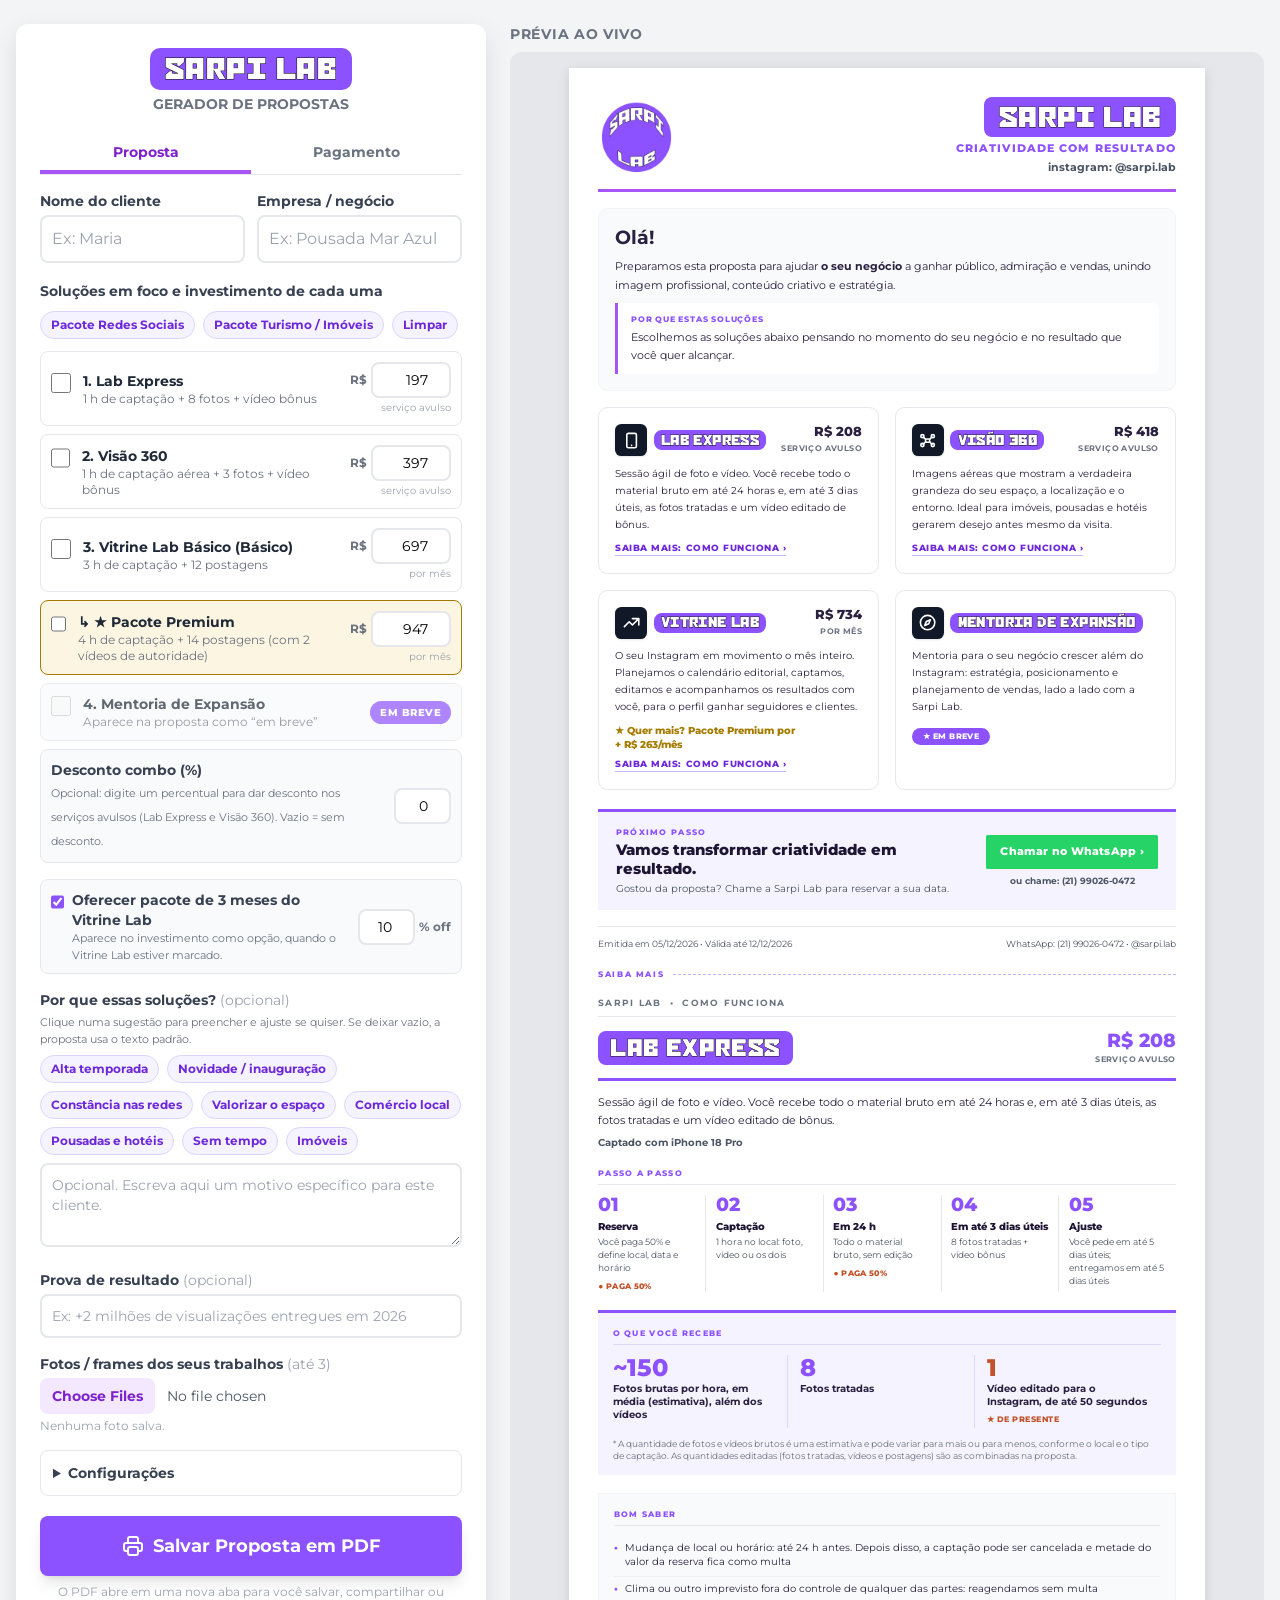
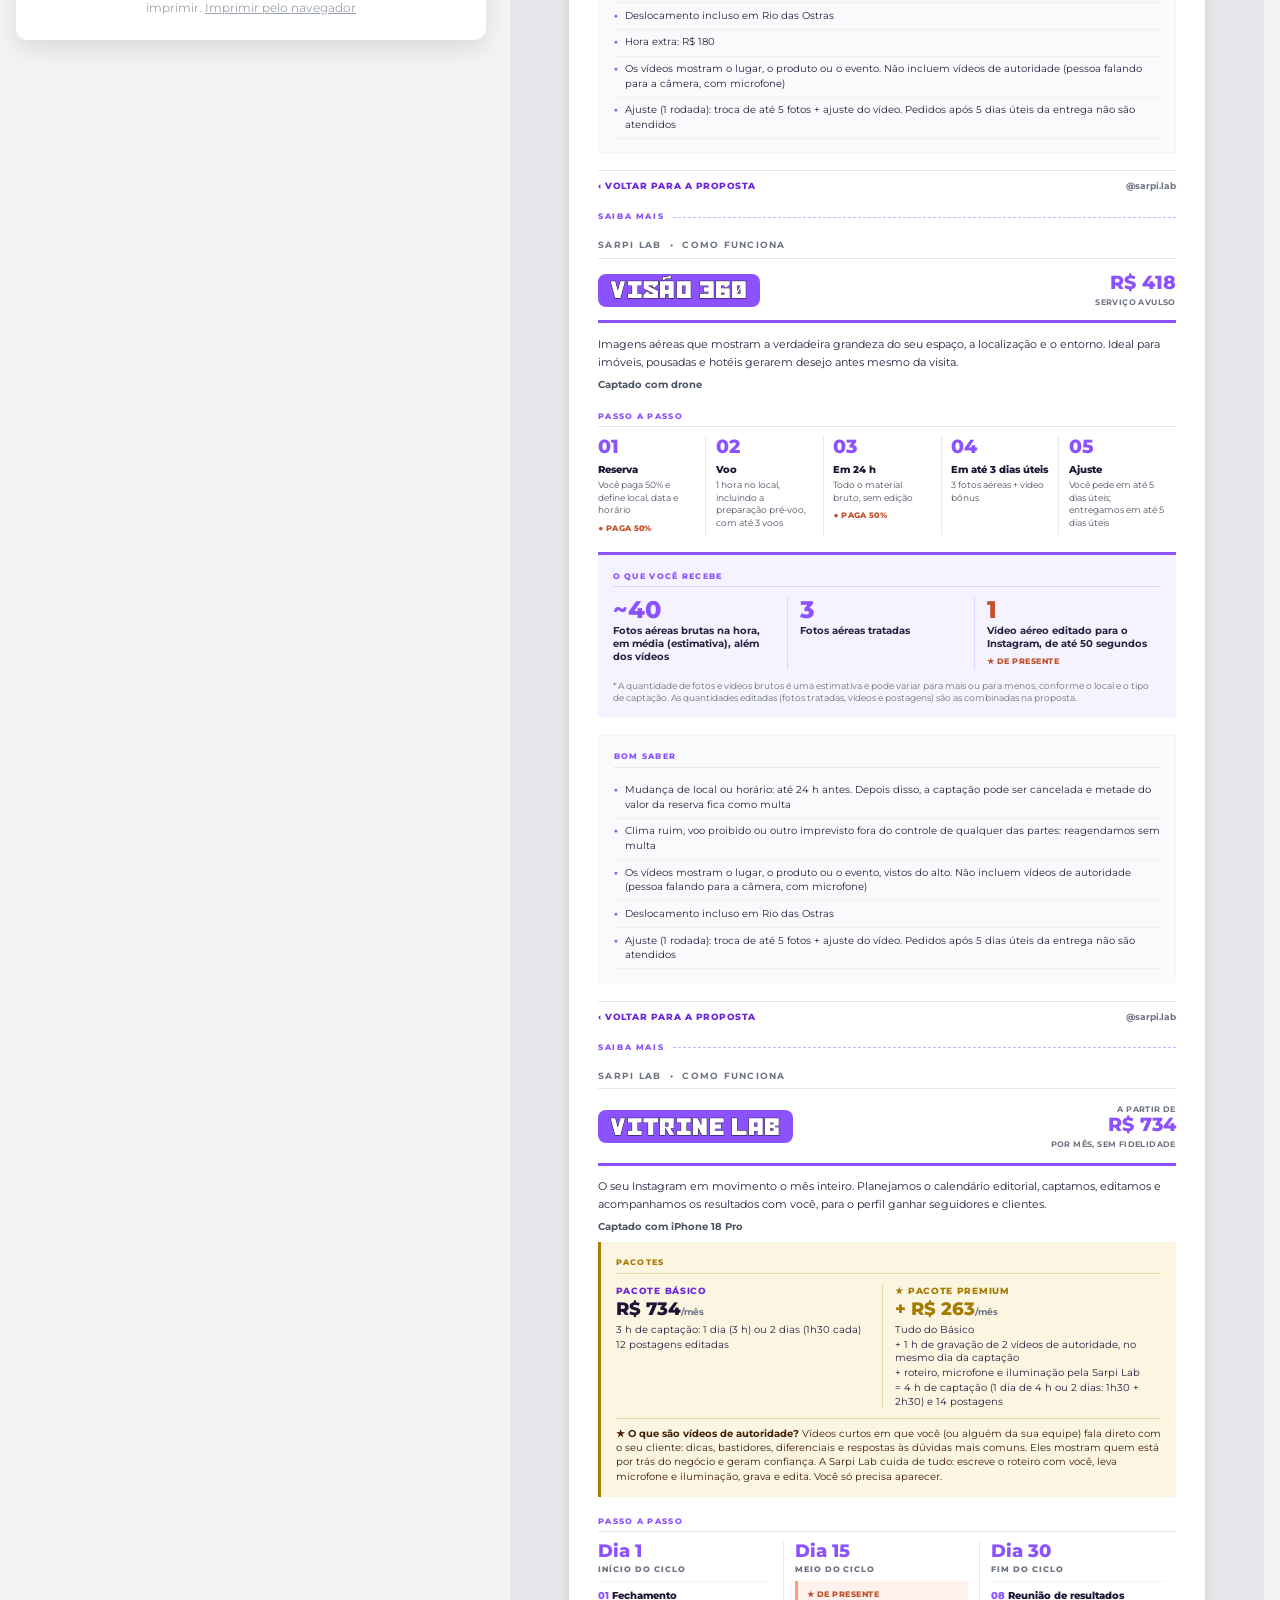
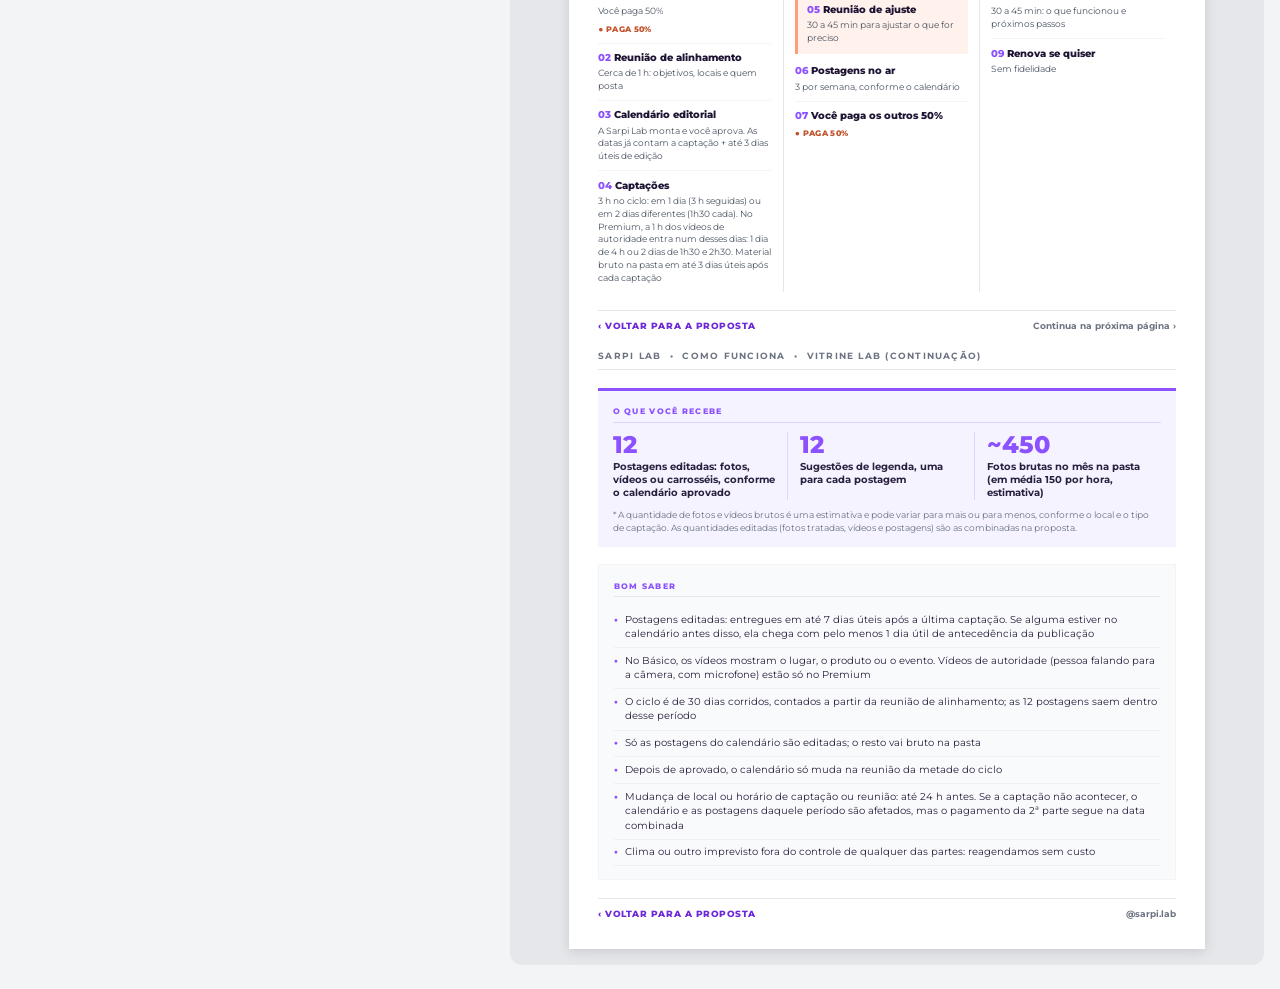
==== commit baabb64a: "Gerador: Saiba mais do Vitrine Lab em 2 páginas no PDF (sem reduzir a escala) Co-Authored-By: Claude" ====
--- a/index.html
+++ b/index.html
@@ -724,6 +724,8 @@
         /* Na tela, mostra onde começa a página 2 */
         @media screen {
             .pagina-servico { margin-top: 30px; padding-top: 26px; border-top: 2px dashed #C4B5FD; position: relative; }
+            .pagina-continua { margin-top: 22px; padding-top: 0; border-top: none; }
+            .pagina-continua::before { content: none !important; }
             .pagina-servico::before { content: 'SAIBA MAIS'; position: absolute; top: -9px; left: 0; background: #fff; padding-right: 8px; font-size: 10px; font-weight: 900; letter-spacing: 2px; color: #8C52FF; }
             #pdf-p2.nova-pagina {
                 margin-top: 30px;
@@ -1975,6 +1977,12 @@
                             (it.d ? '<div class="dd">' + fx(it.d) + '</div>' : '') + (it.pagTxt ? '<p class="nota-pag">● Paga ' + fx(it.pag) + ' ' + it.pagTxt + '</p>' : notaPag(it.pag)) + '</div>').join('') + '</div>';
                 }).join('') + '</div>';
             }
+            // Vitrine Lab não cabe numa folha: divide em 2 páginas (pacotes + passo a passo | o que recebe + bom saber)
+            if (vP) {
+                h += '<div class="ed-rodape"><a href="#pdf-p1" class="voltar-proposta" data-pagina="1">‹ Voltar para a proposta</a><span>Continua na próxima página ›</span></div></div>' +
+                    '<div class="pagina-servico pagina-continua">' +
+                    '<div class="ed-topo">Sarpi Lab  •  Como funciona  •  ' + x.nome + ' (continuação)</div>';
+            }
             h += '<div class="ed-bloco lilas"><p class="sec">O que você recebe</p><div class="numeros">' +
                 pg.recebe.map(r => '<div class="numero' + (r[2] === 'bonus' ? ' bonus' : '') + (r[2] === 'premium' ? ' premium' : '') + '">' +
                     '<div class="n">' + r[0] + '</div><div class="l">' + r[1] + '</div>' + (r[2] === 'bonus' ? '<p class="nota-presente" style="margin-top:5px">★ De presente</p>' : '') + (r[2] === 'premium' ? '<p class="nota-presente" style="margin-top:5px">★ Exclusivo Premium</p>' : '') + '</div>').join('') + '</div>' +
@@ -2070,7 +2078,7 @@
         const paginaDe = { '1': 1 };
         $('pdf-p3').querySelectorAll('.pagina-servico').forEach(pgSvc => {
             paginas.push([pgSvc]);
-            paginaDe['svc' + pgSvc.id.replace('saiba-svc', '')] = paginas.length;
+            if (pgSvc.id) paginaDe['svc' + pgSvc.id.replace('saiba-svc', '')] = paginas.length;   // continuação não muda o destino do "Saiba mais"
         });
 
         const palco = document.createElement('div');
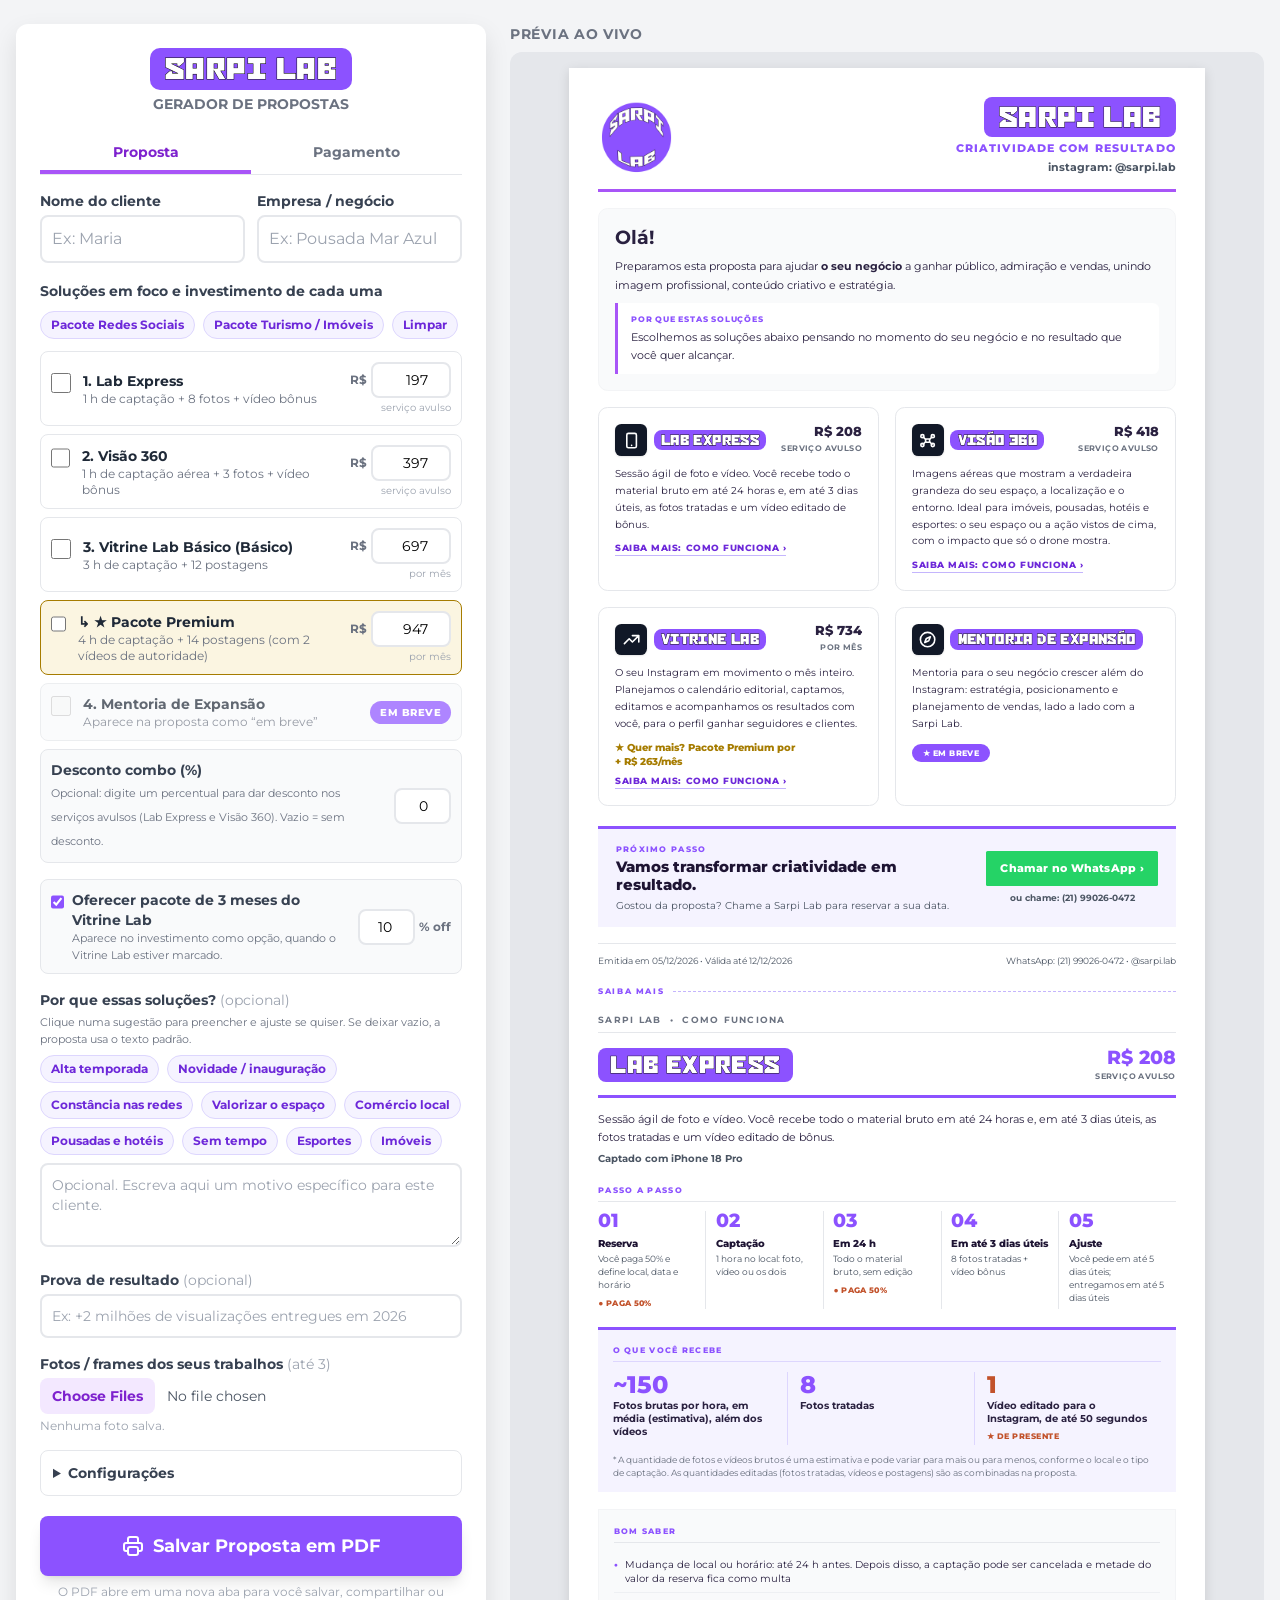
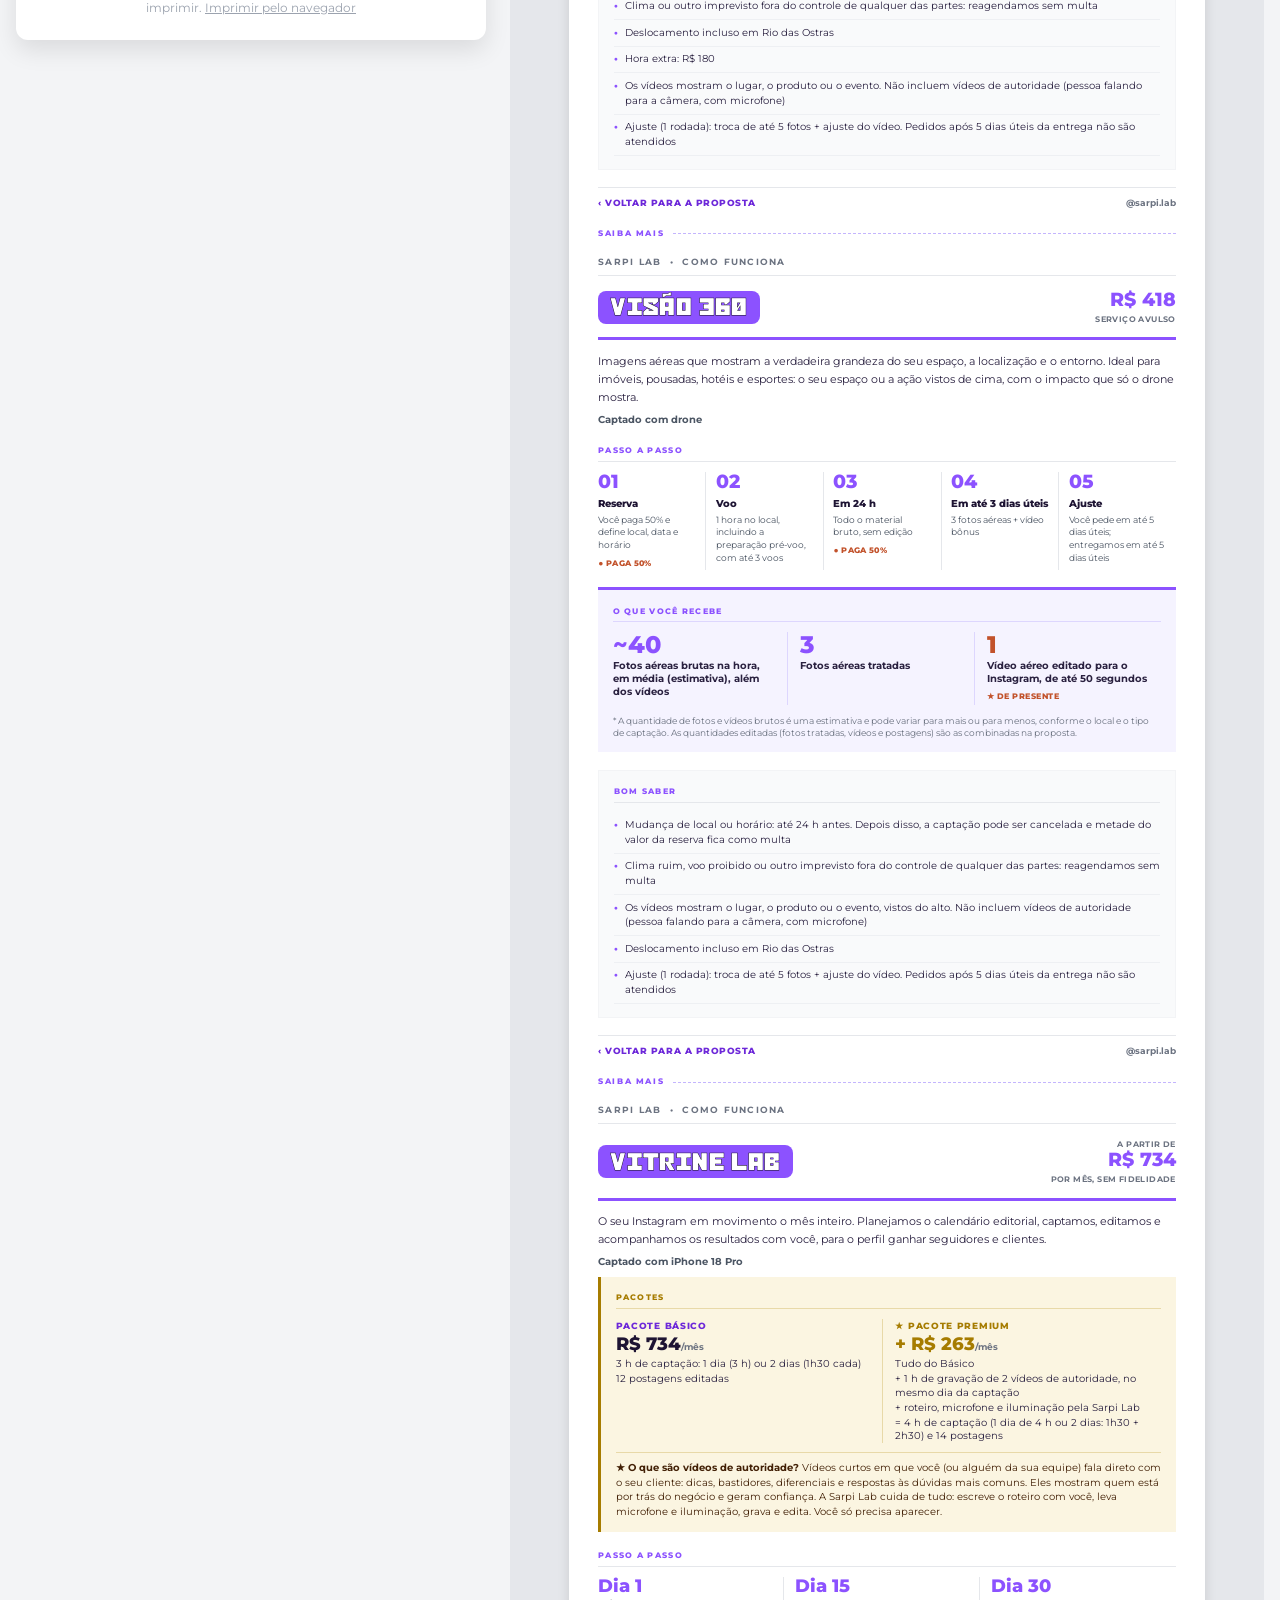
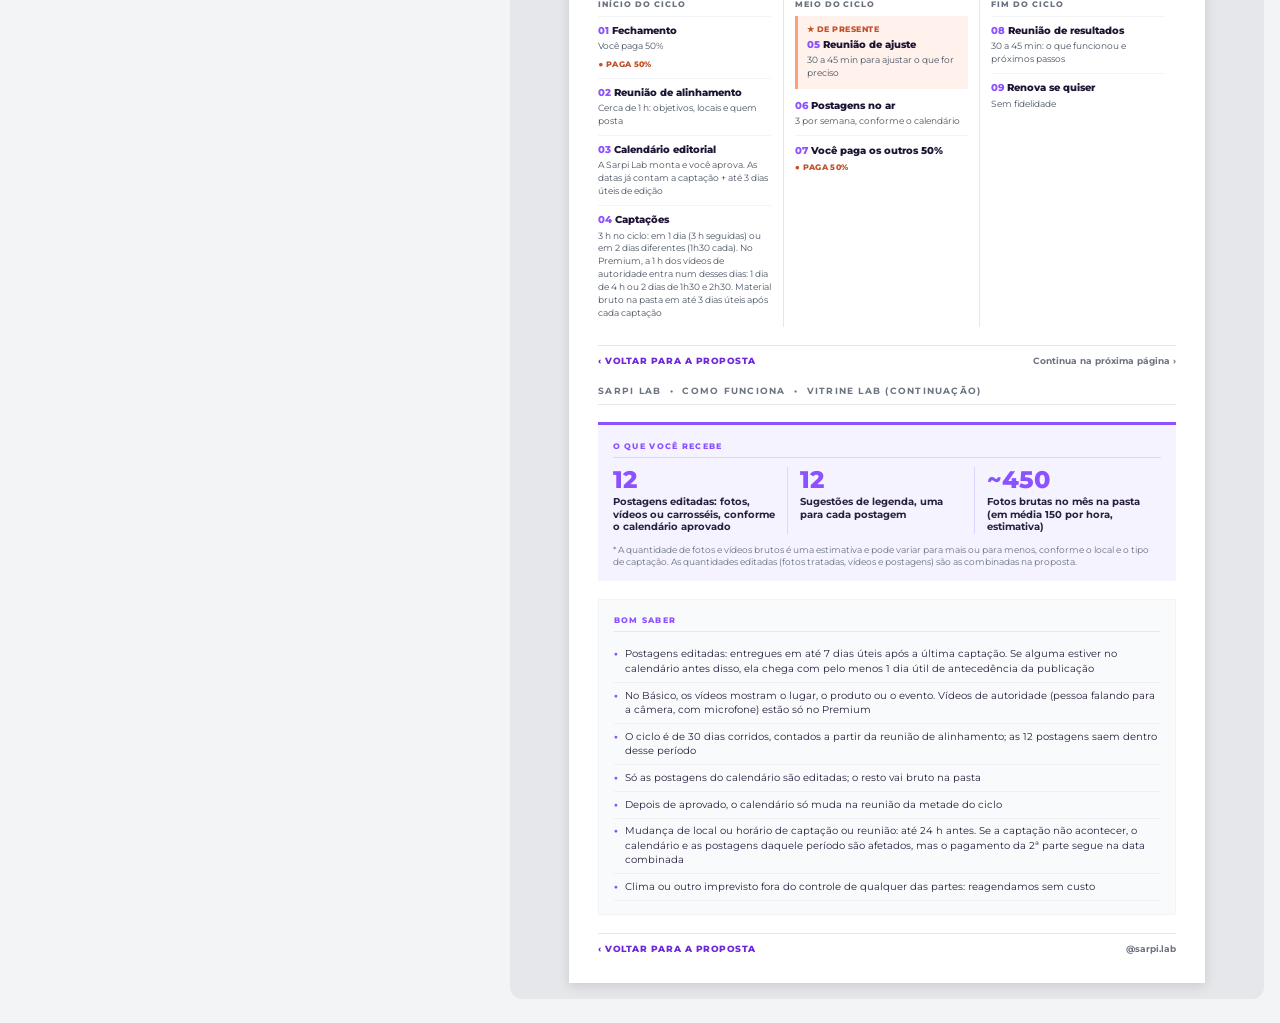
==== commit 3c61c372: "Gerador: Visão 360 também para esportes (resumo e sugestão de motivo) Co-Authored-By: Claude Sonnet " ====
--- a/index.html
+++ b/index.html
@@ -1120,7 +1120,7 @@
             momentos: ['50% antes da captação, para reservar a data', '50% em até 24 h, na entrega do material bruto'],
             id: 2, nome: 'VISÃO 360', rotulo: 'Visão 360', curto: '1 h de captação aérea + 3 fotos + vídeo bônus',
             preco: 397, tipo: 'unico',
-            resumo: 'Imagens aéreas que mostram a verdadeira grandeza do seu espaço, a localização e o entorno. Ideal para imóveis, pousadas e hotéis gerarem desejo antes mesmo da visita.',
+            resumo: 'Imagens aéreas que mostram a verdadeira grandeza do seu espaço, a localização e o entorno. Ideal para imóveis, pousadas, hotéis e esportes: o seu espaço ou a ação vistos de cima, com o impacto que só o drone mostra.',
             beneficio: 'Mostra o seu espaço de cima e gera desejo antes da visita.',
             entregas: [
                 '1 hora no local, já incluindo a preparação pré-voo (até 3 voos)',
@@ -1235,6 +1235,7 @@
         { rotulo: 'Comércio local', texto: 'O seu negócio já tem clientes fiéis. Um Instagram ativo e bonito faz mais gente da região descobrir e escolher você.' },
         { rotulo: 'Pousadas e hotéis', texto: 'Quem procura hospedagem escolhe pelas fotos. Imagens profissionais e aéreas mostram o seu espaço e a região antes da reserva.' },
         { rotulo: 'Sem tempo', texto: 'Você precisa do seu tempo para tocar o negócio. Deixando o conteúdo com a gente, o perfil não para e a operação não perde o foco.' },
+        { rotulo: 'Esportes', texto: 'O esporte visto do alto impressiona. As imagens aéreas mostram o espaço e o movimento de um jeito que a câmera no chão não alcança, e dão destaque ao seu evento, à sua escola ou ao seu espaço esportivo.' },
         { rotulo: 'Imóveis', texto: 'Imóvel bem apresentado vende mais rápido. As imagens aéreas mostram localização e entorno que fotos comuns não alcançam.' }
     ];
 
